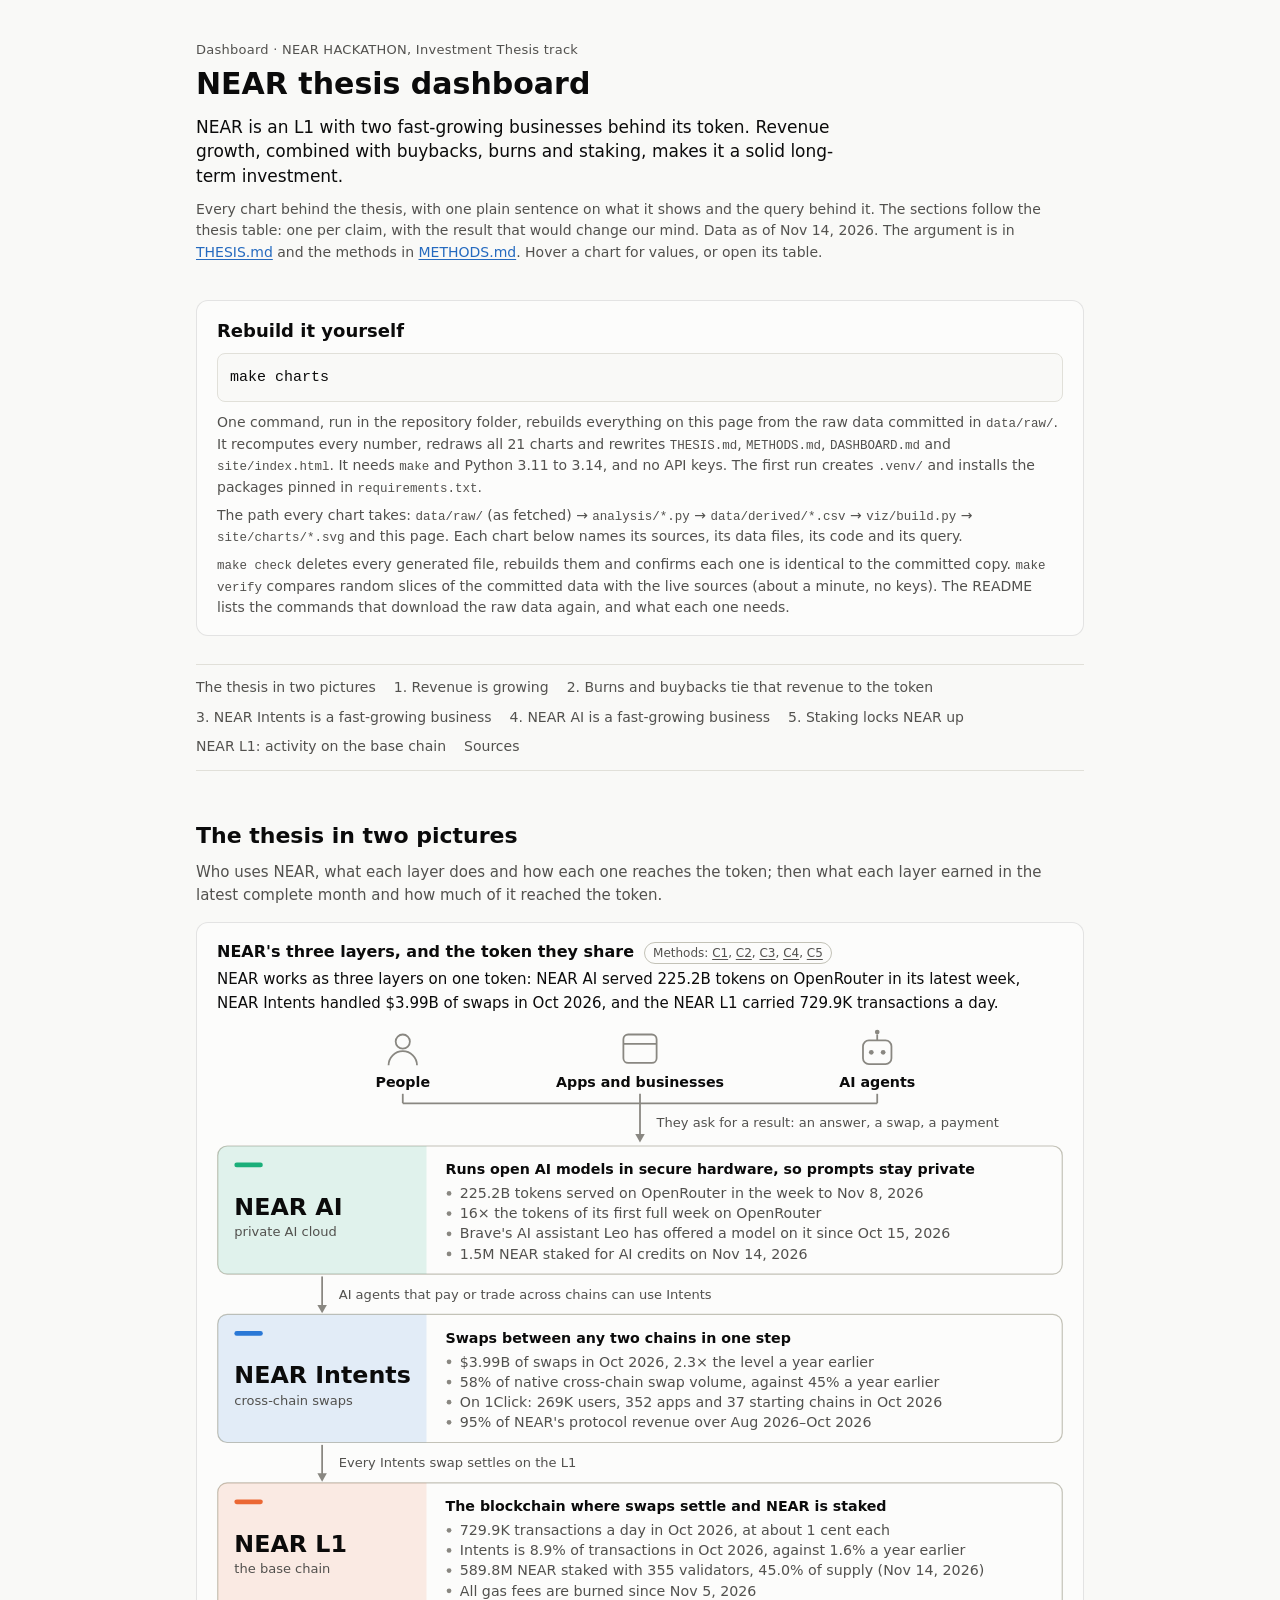
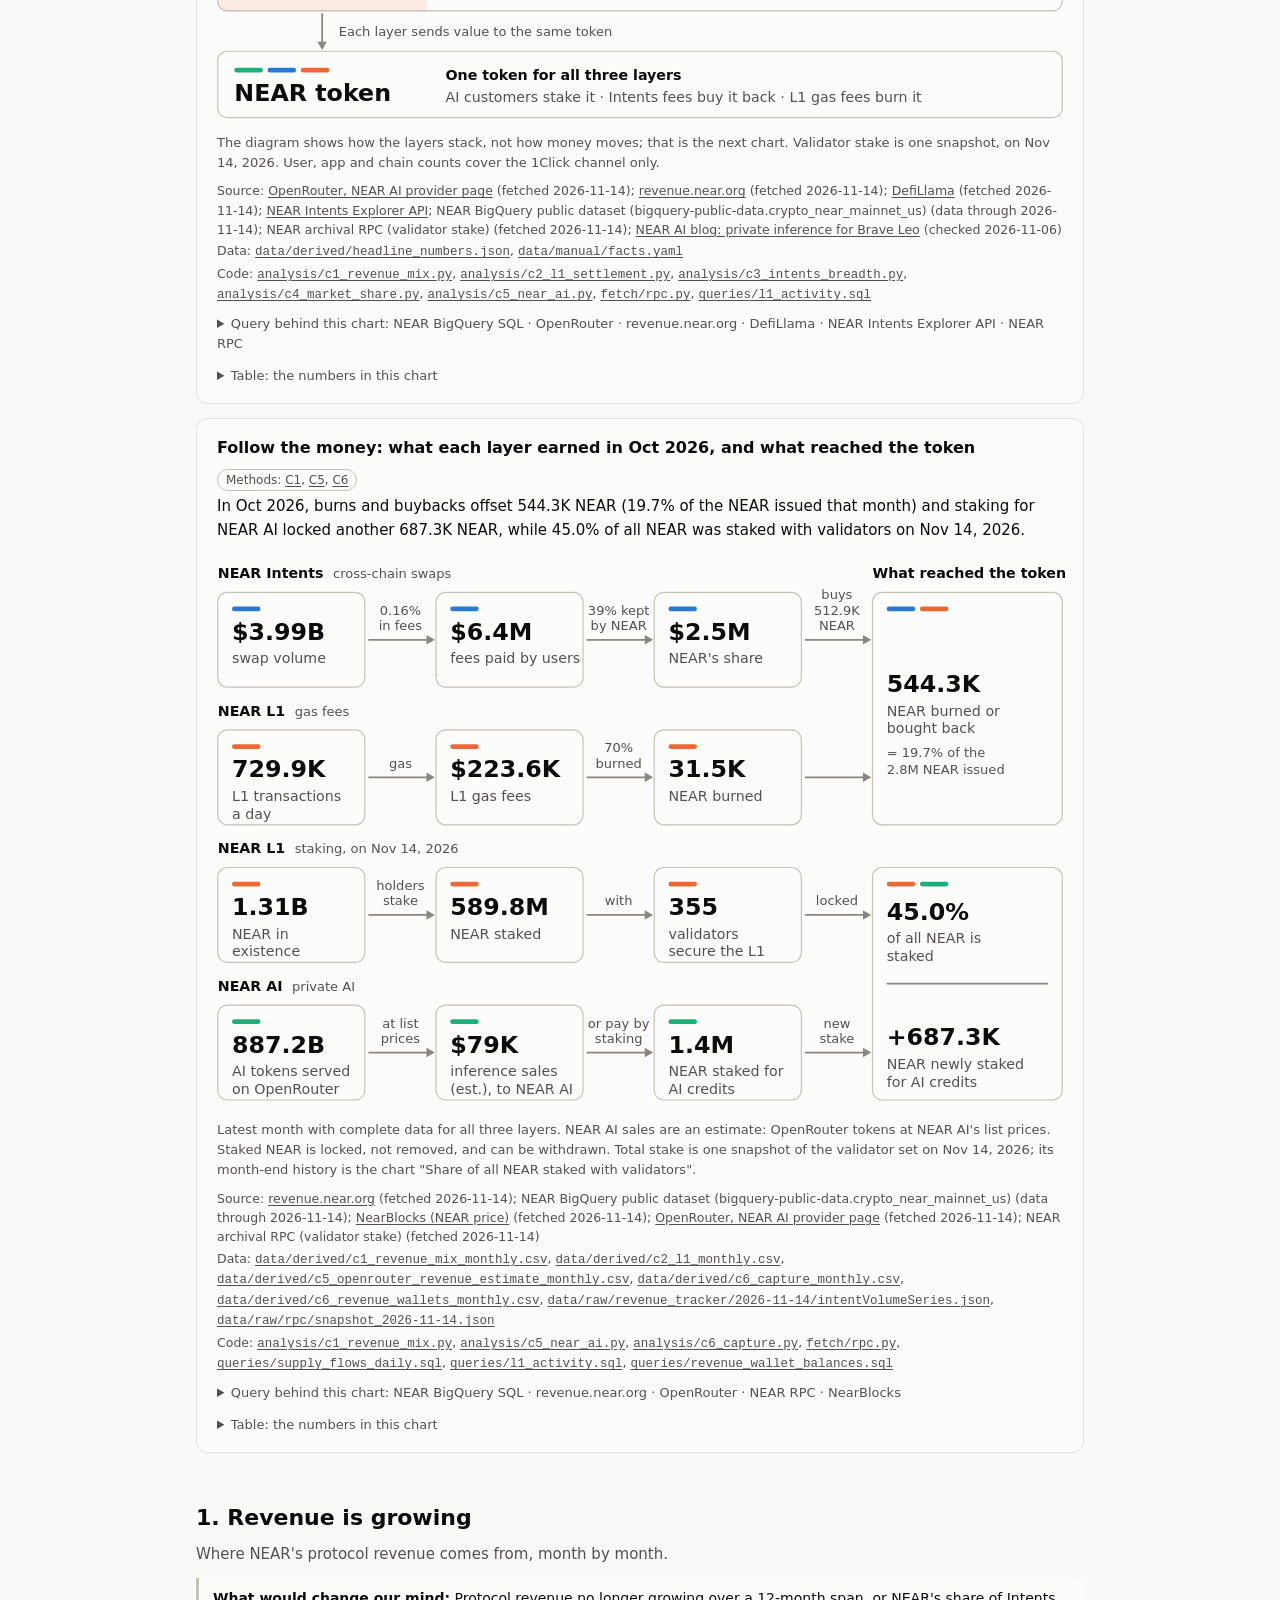
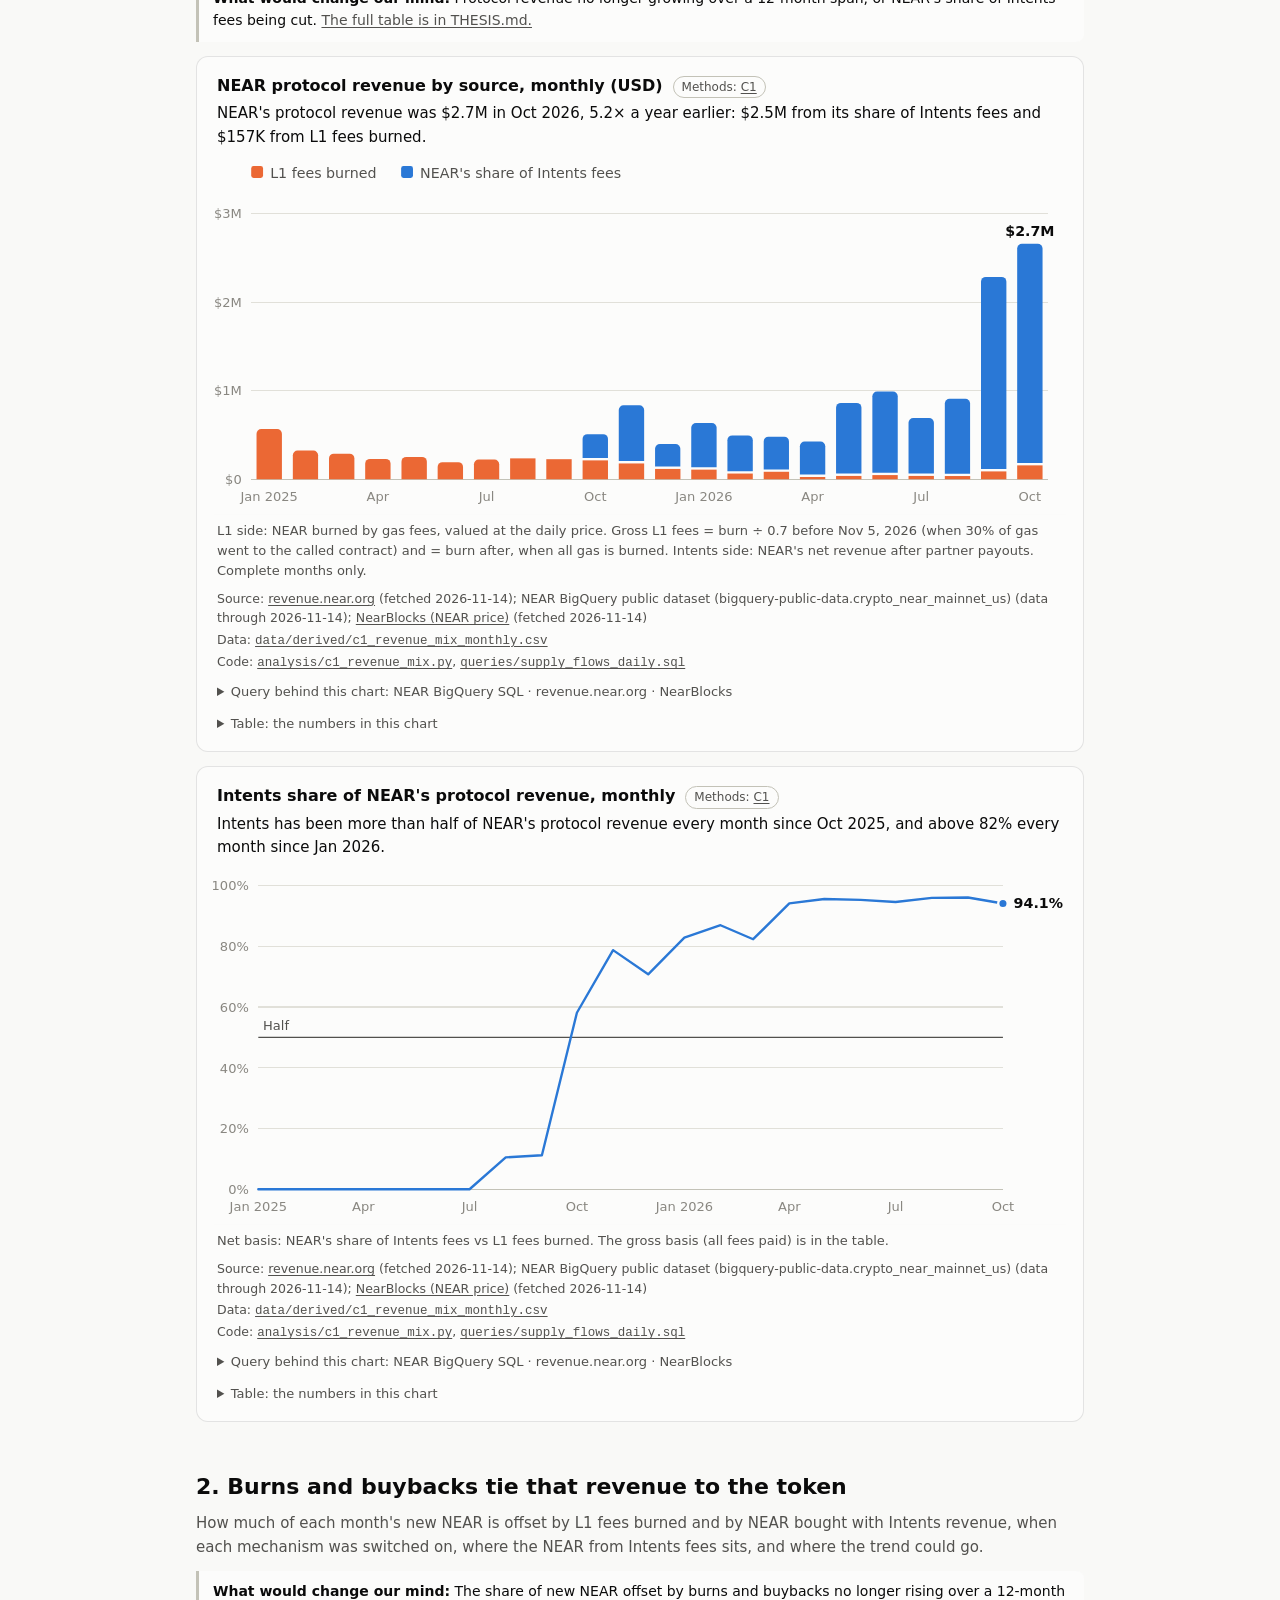
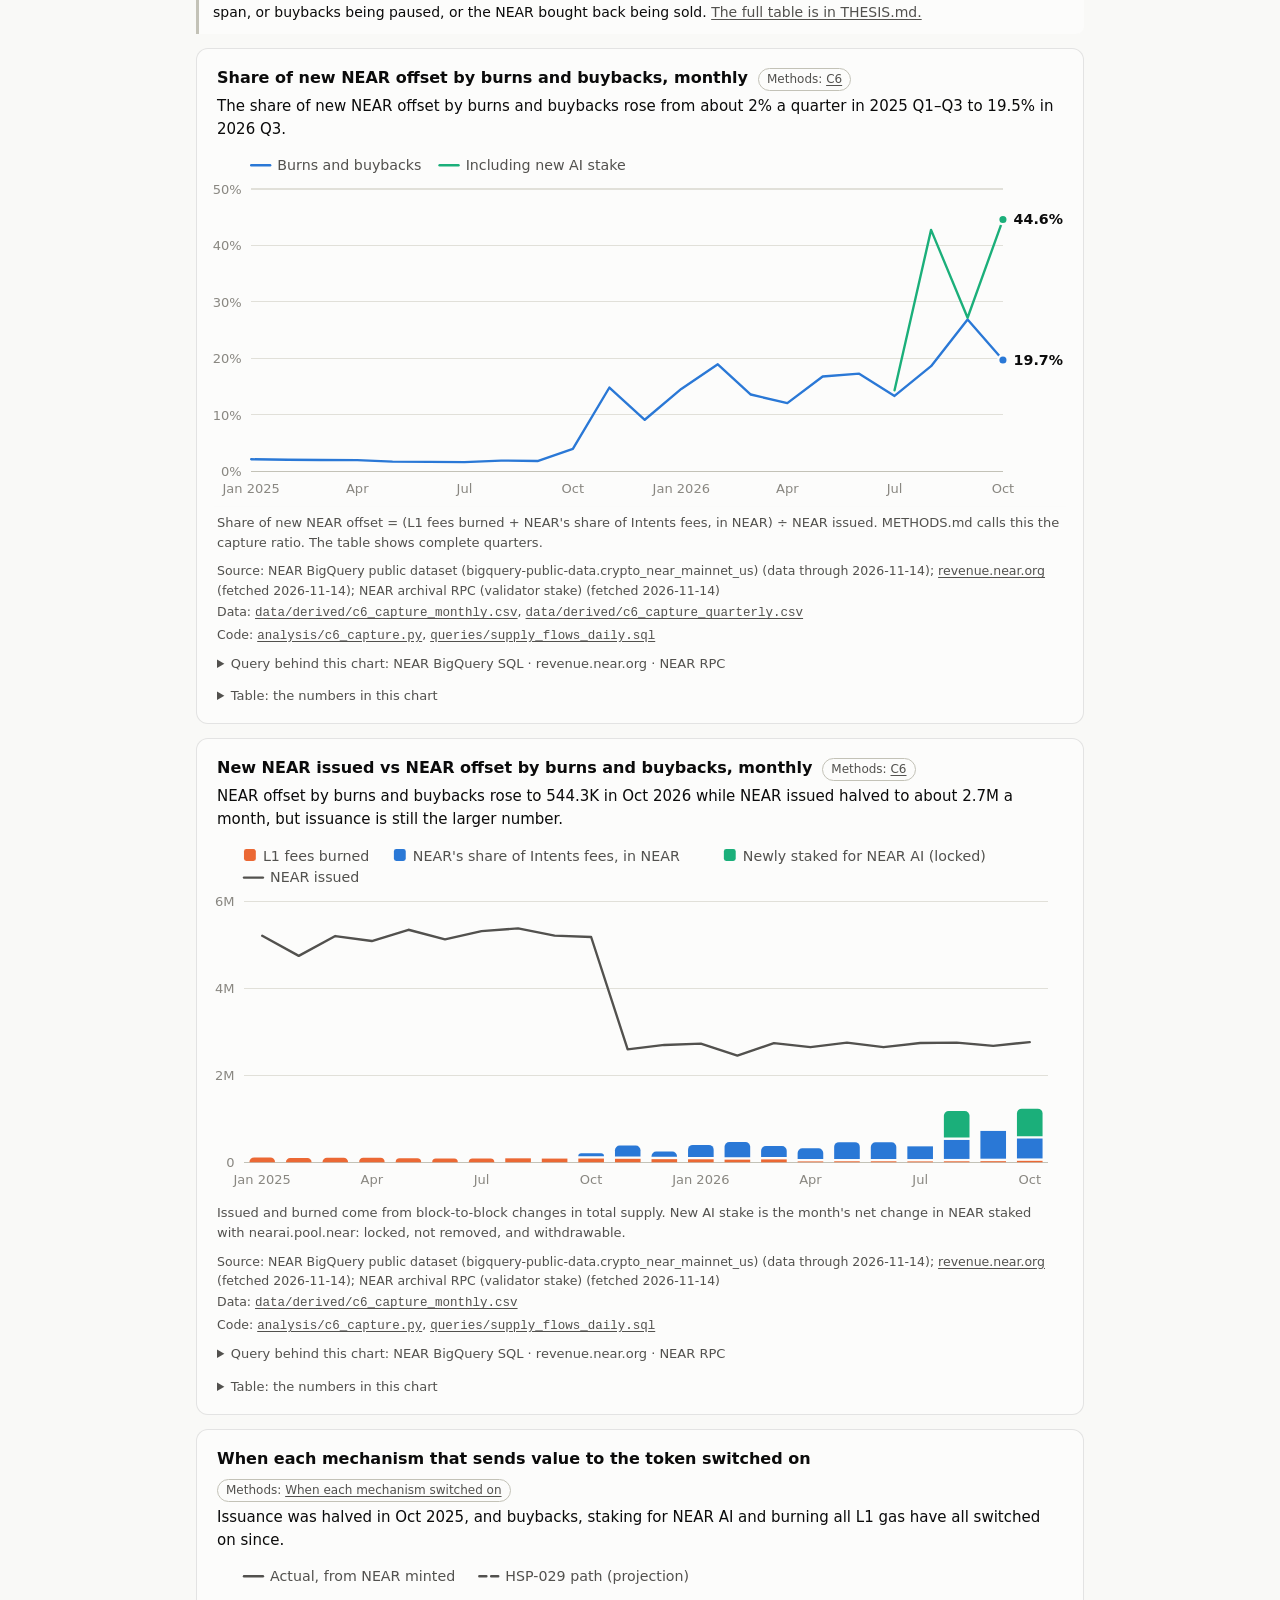
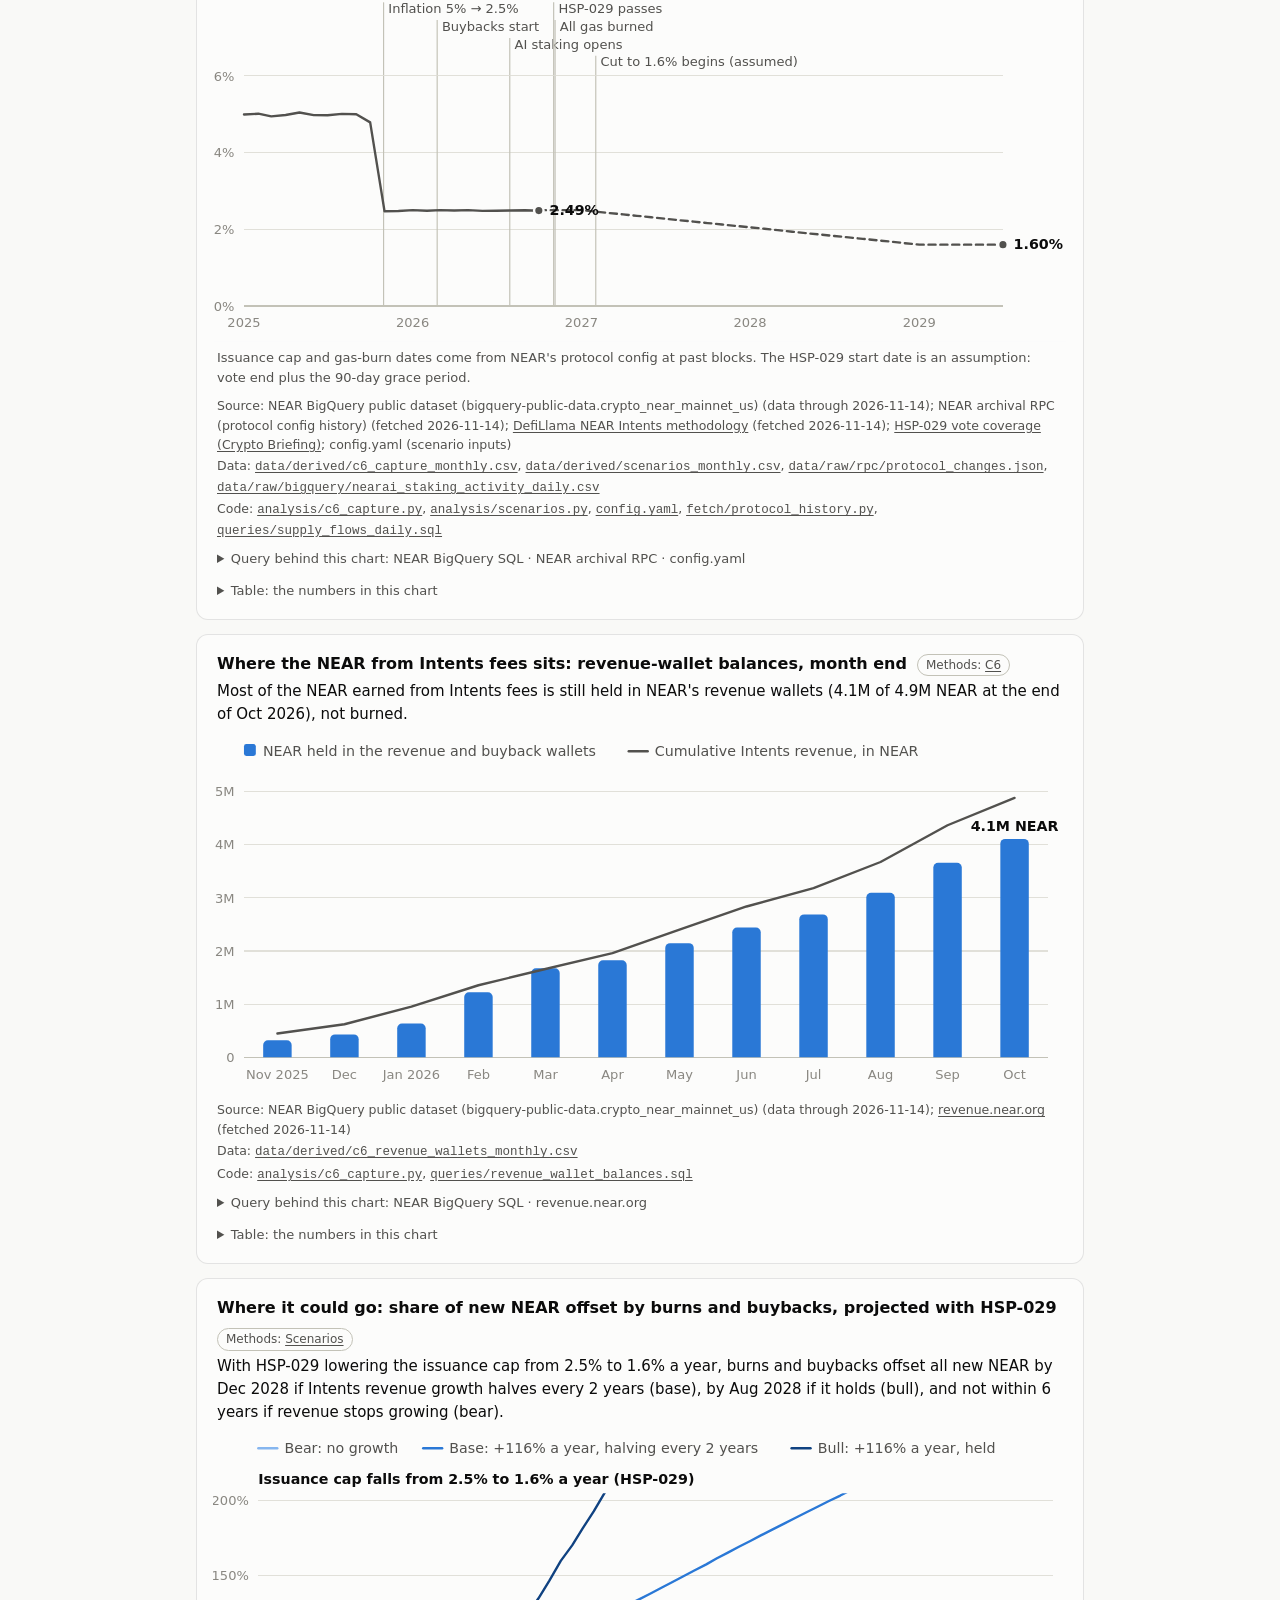
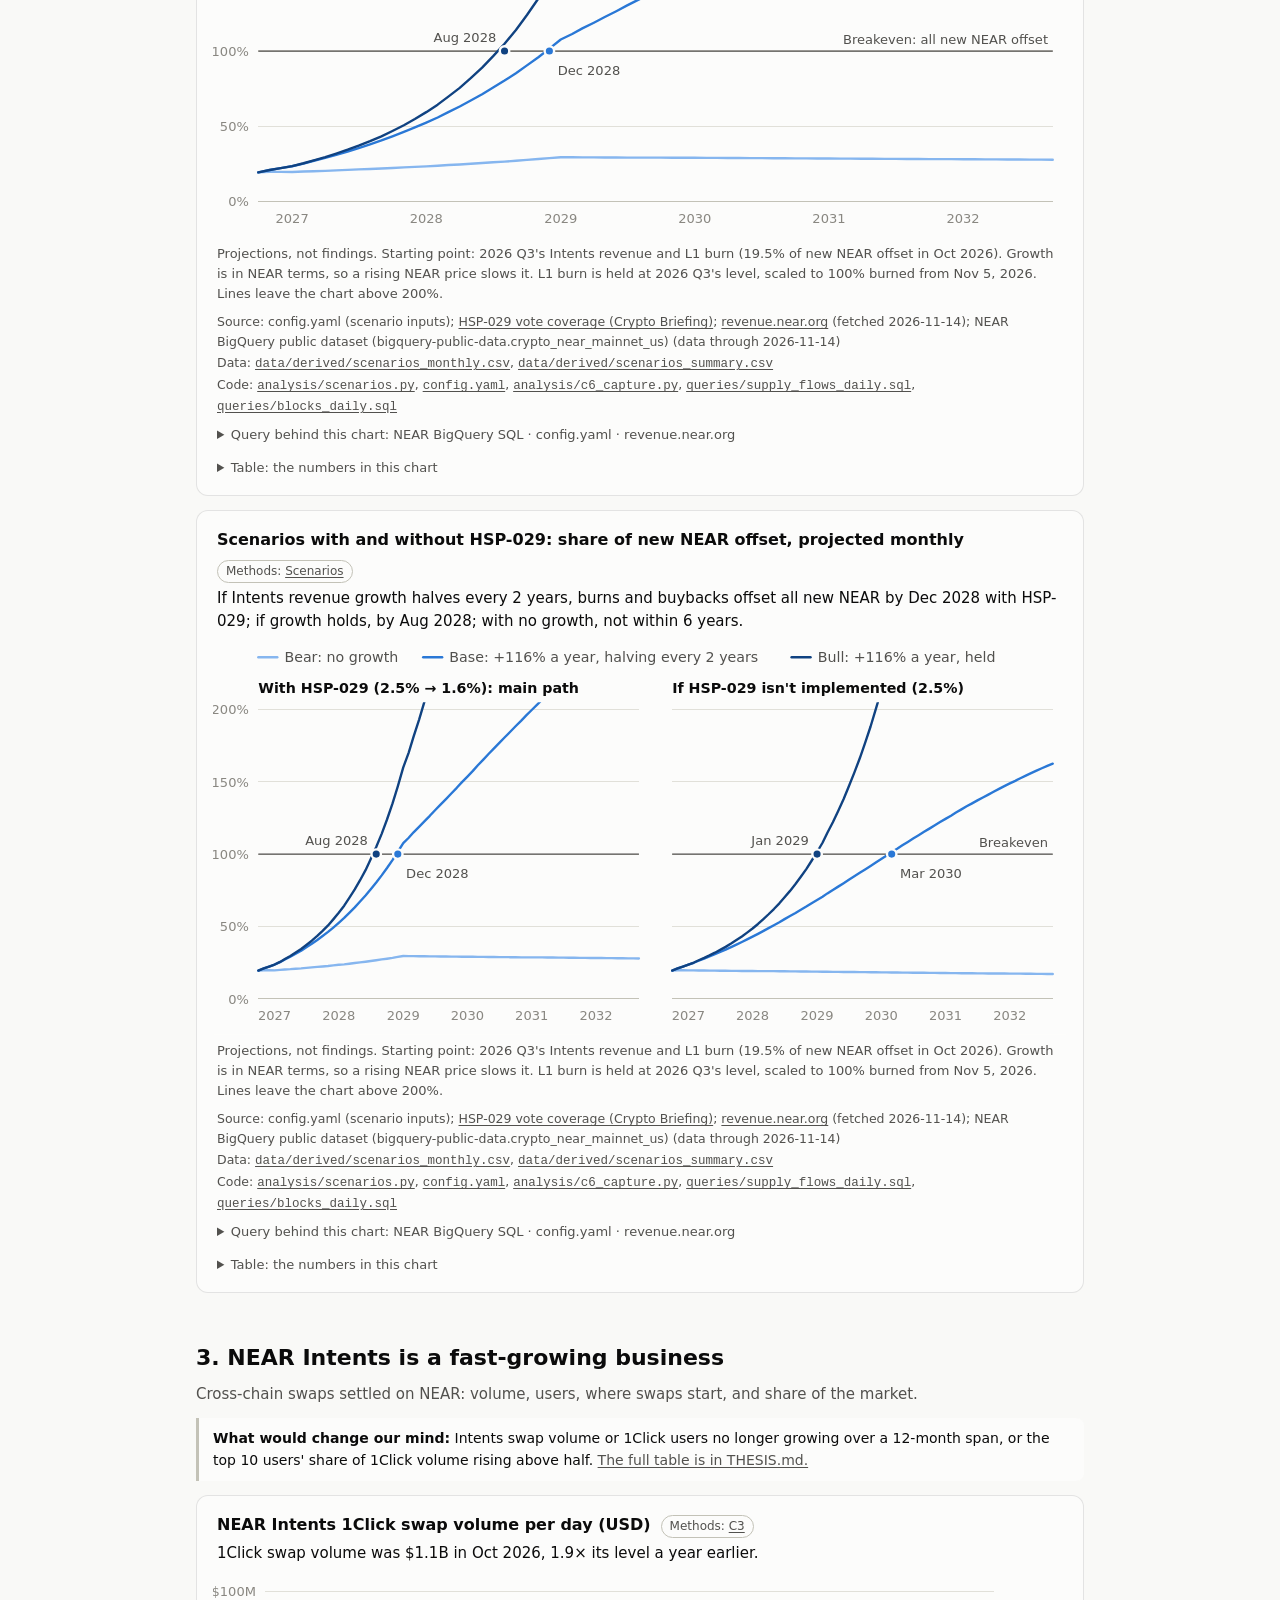
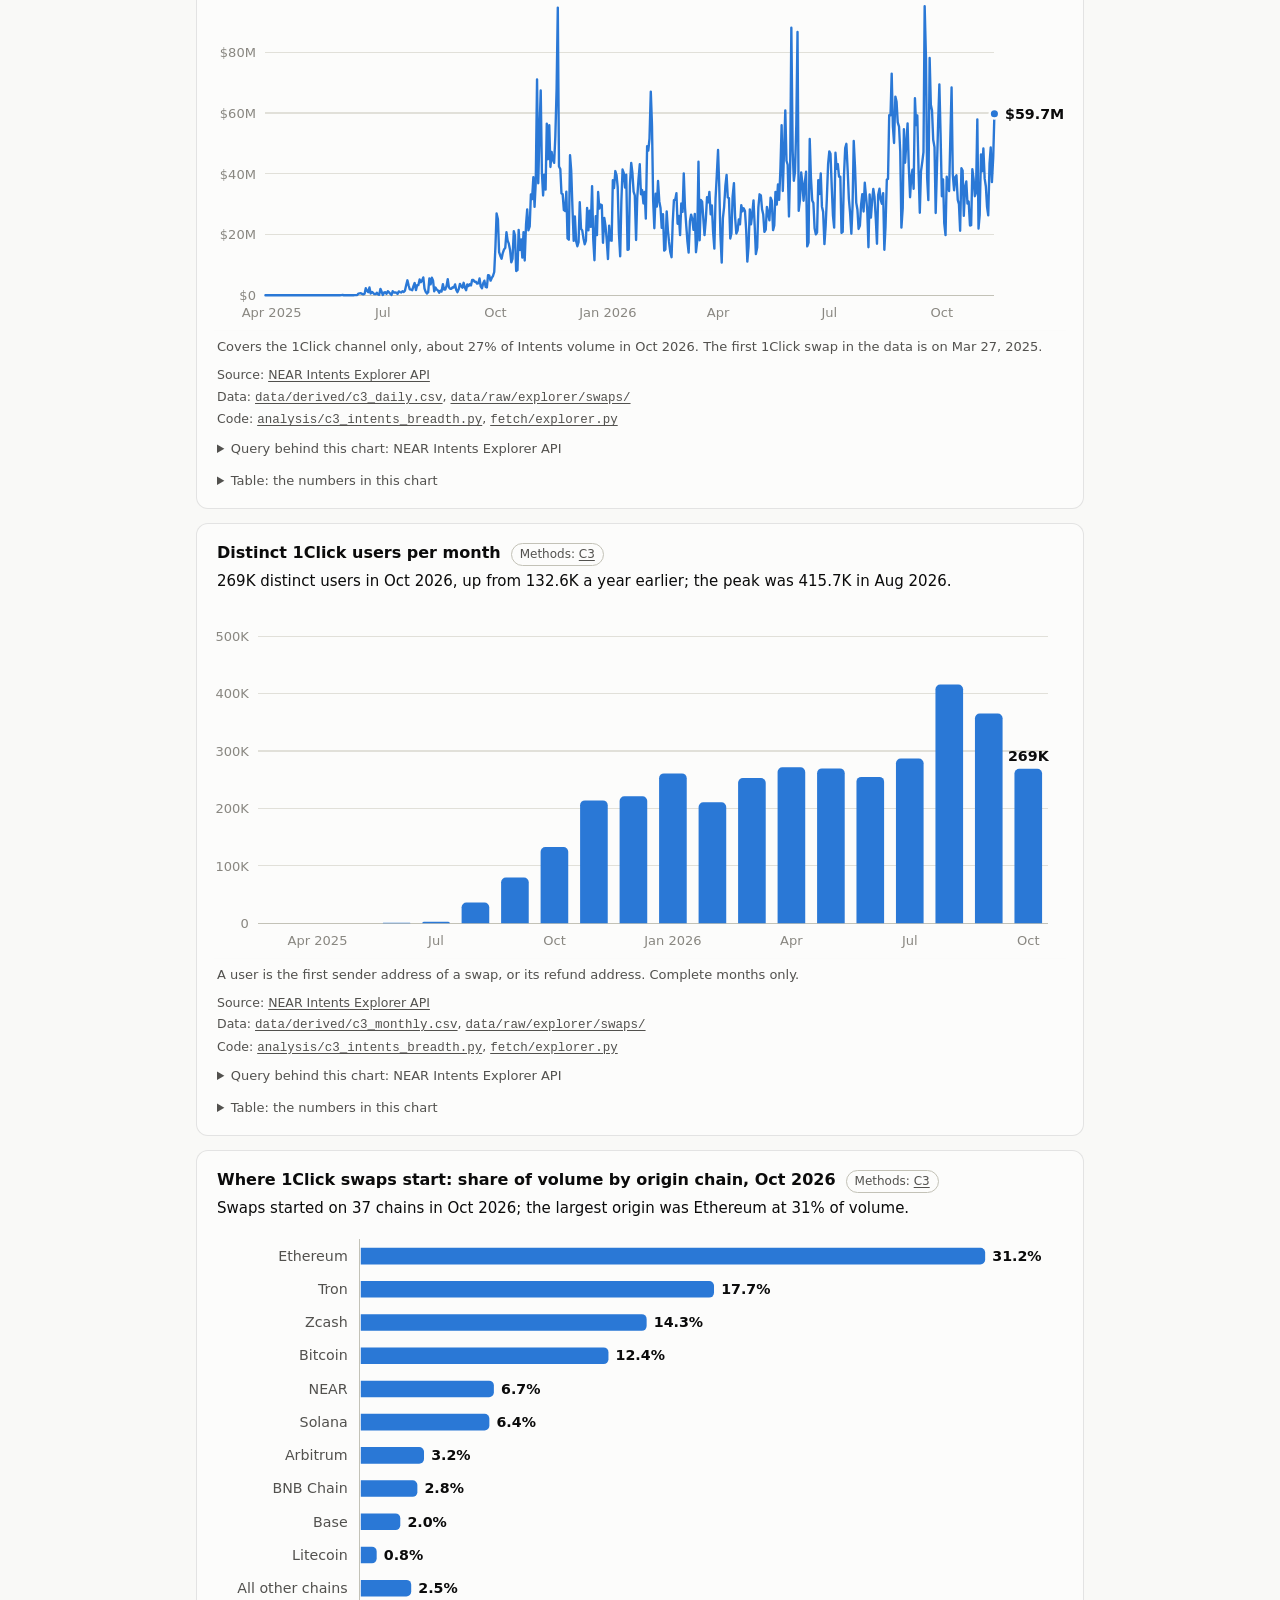
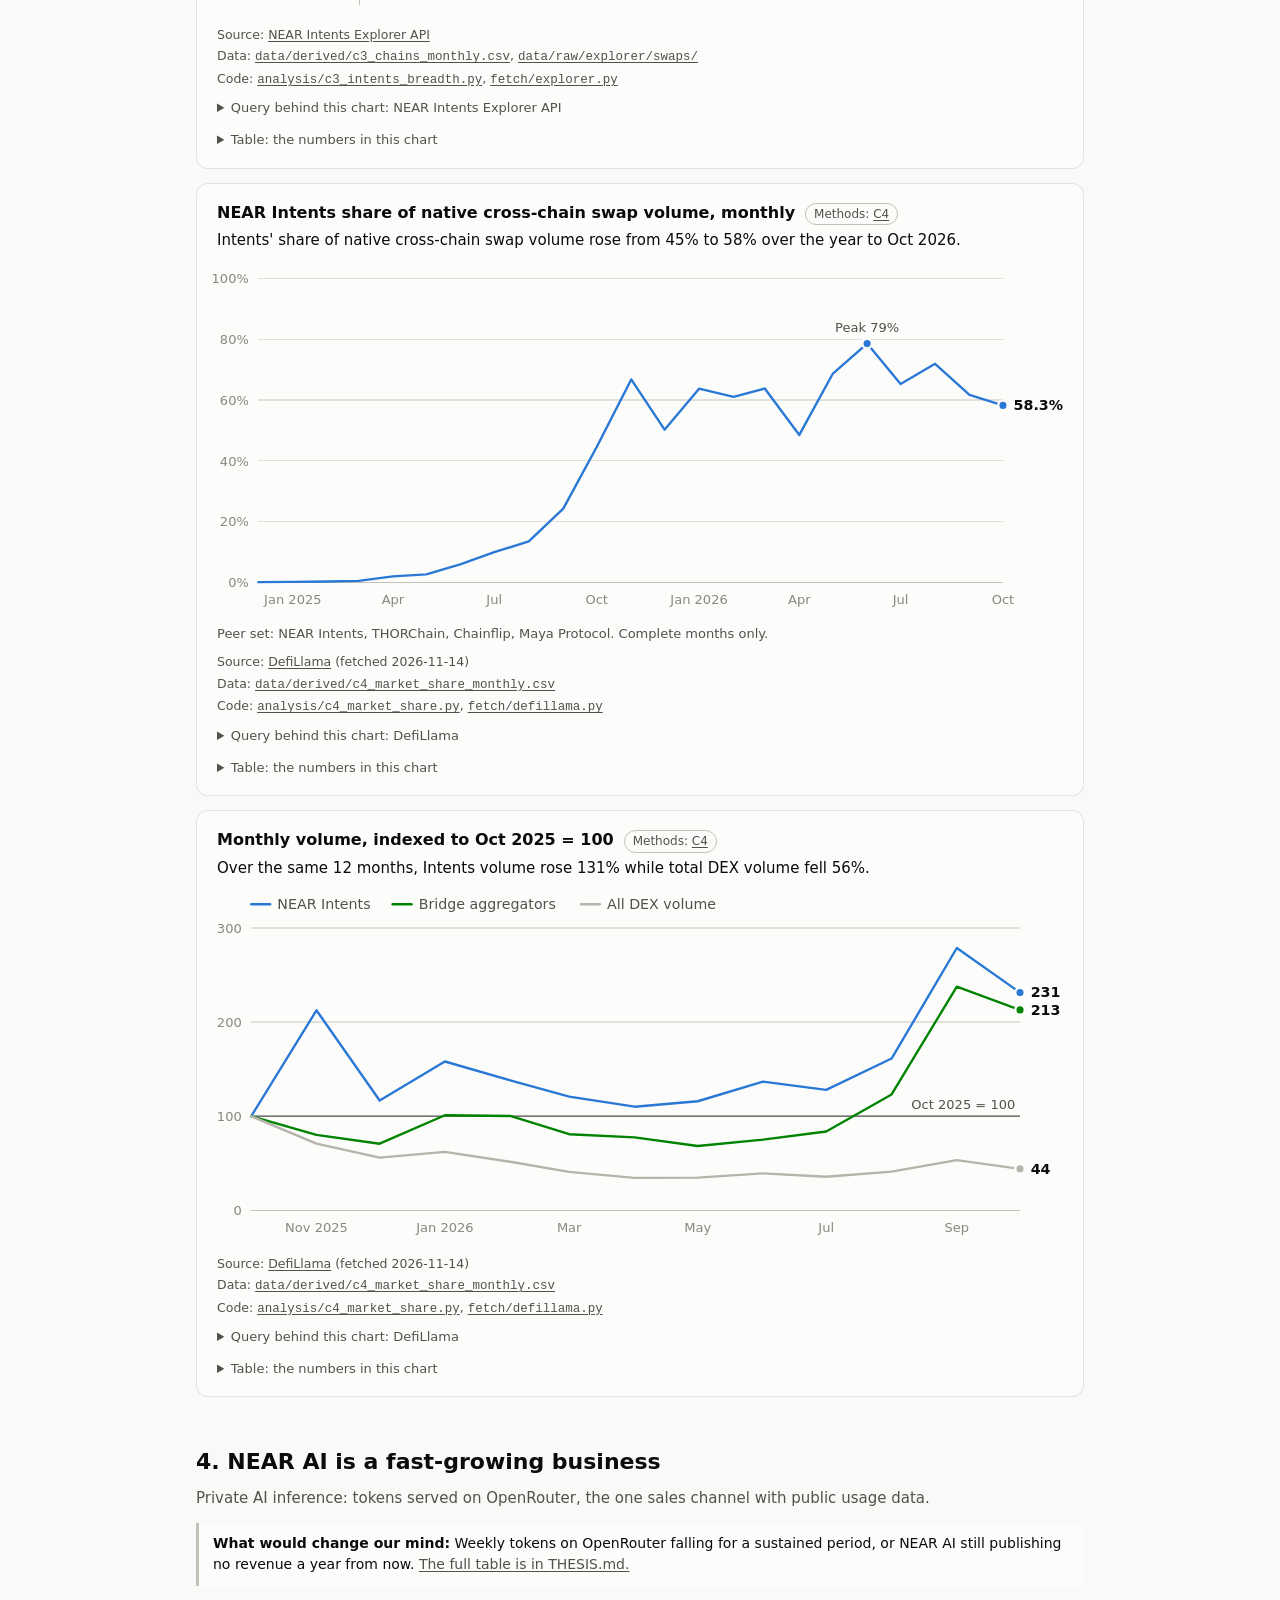
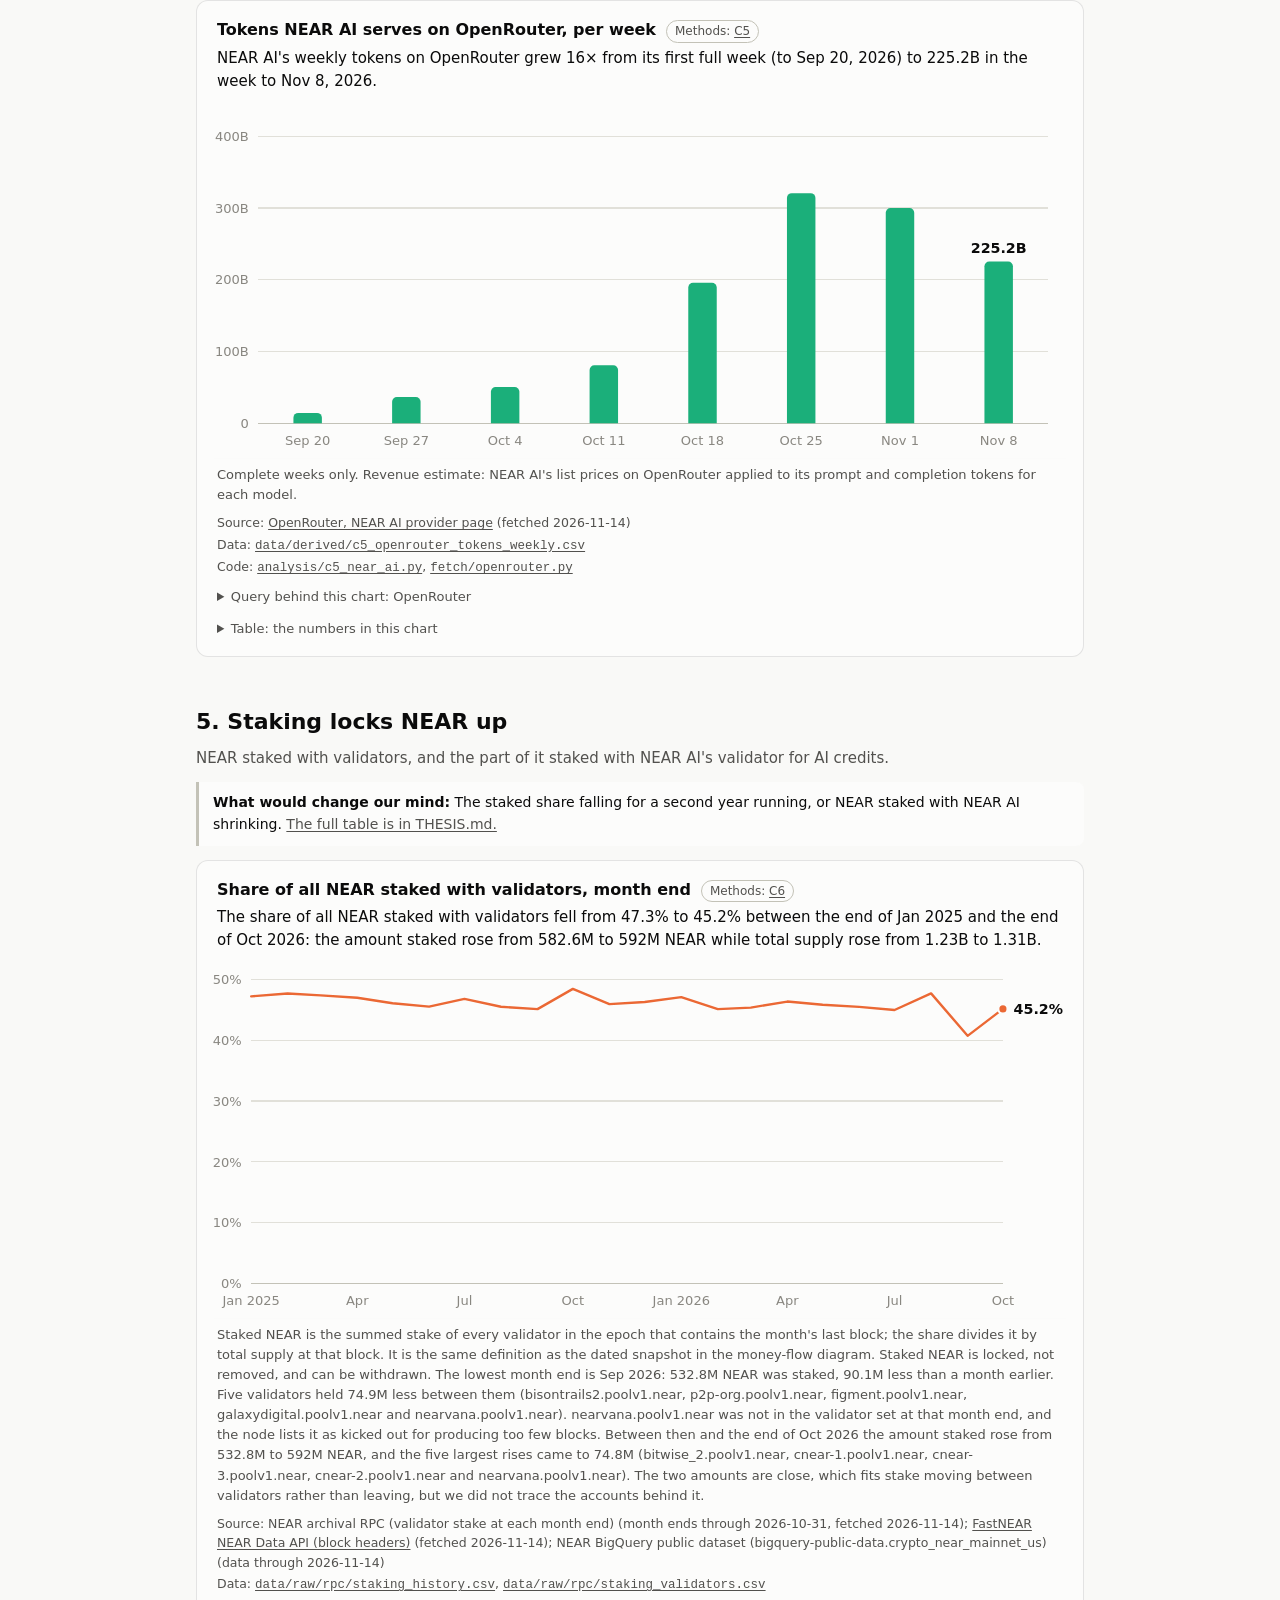
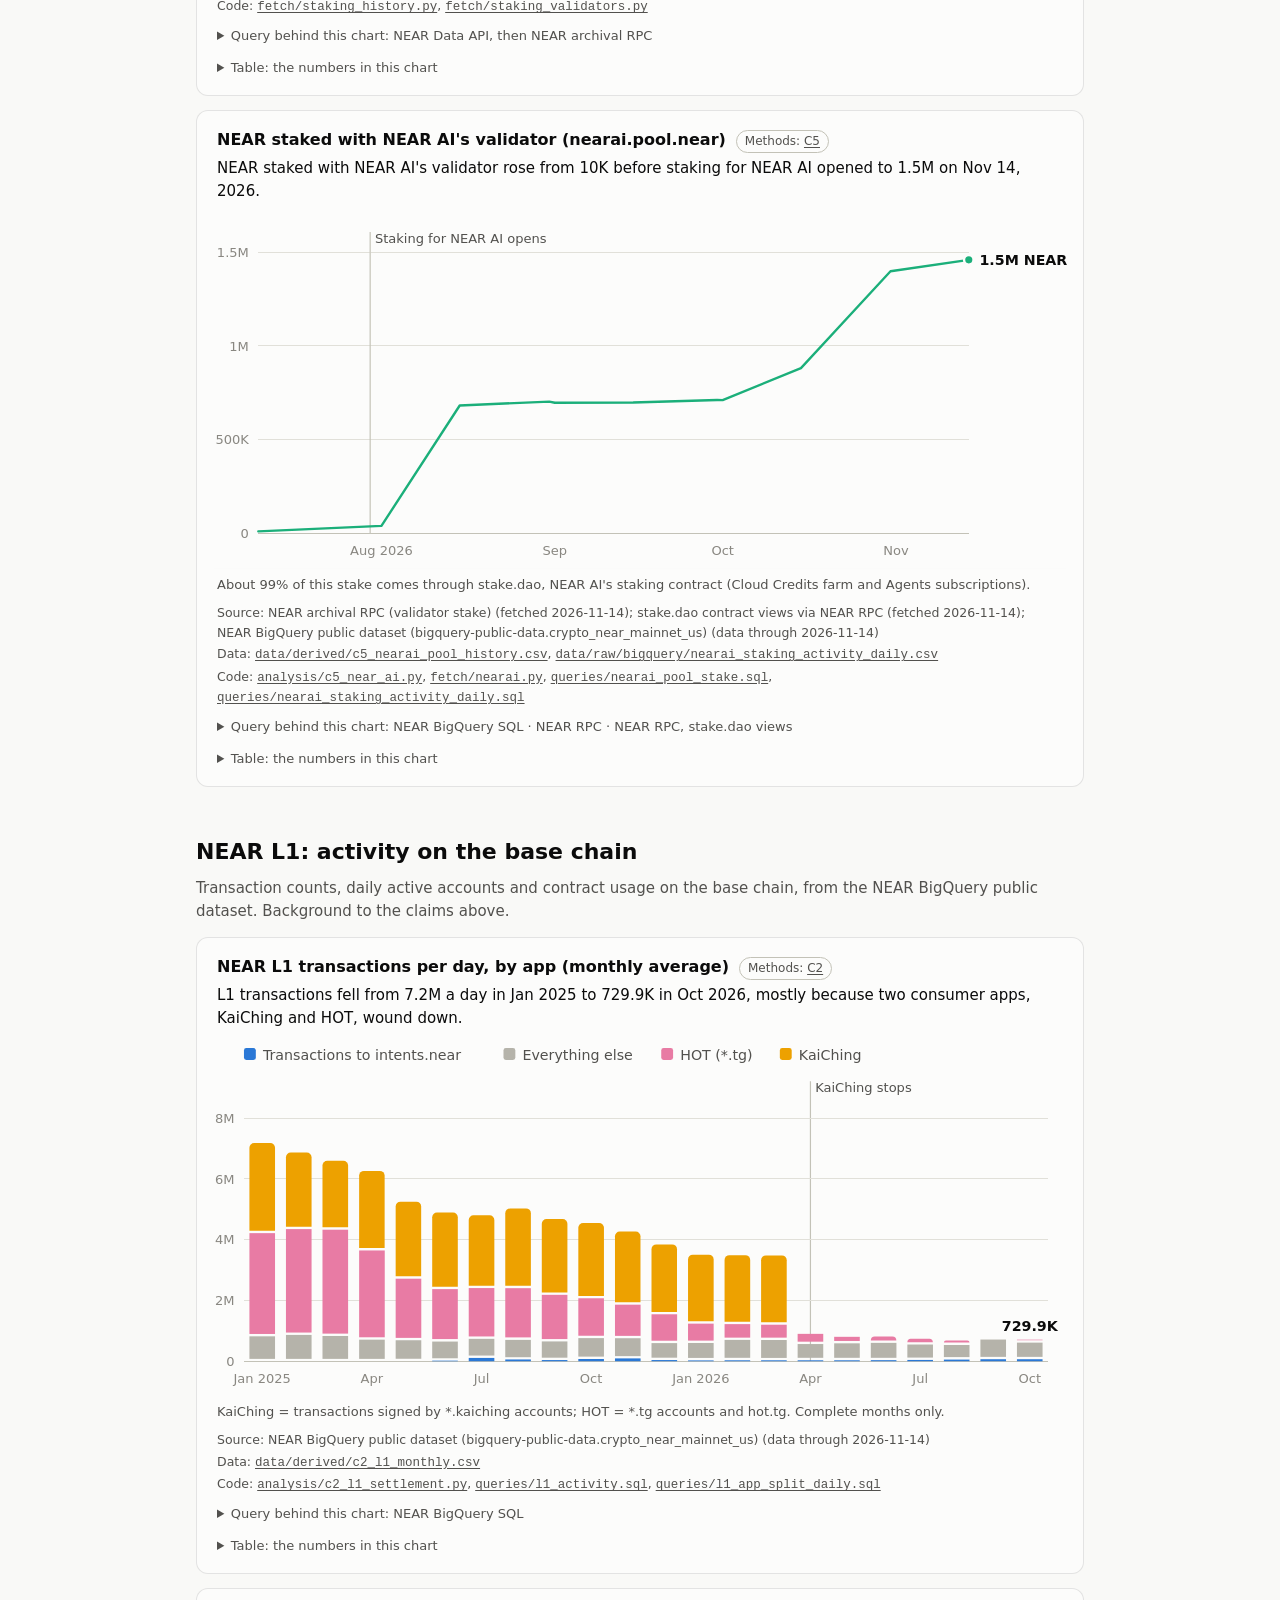
==== site/index.html @ 599d3b95 "NEAR investment thesis: reproducible analysis, dashboard and report Entry for NEAR HACKATHON, Invest" ====
<!doctype html><html lang="en"><head><meta charset="utf-8"><meta name="viewport" content="width=device-width, initial-scale=1"><title>NEAR Thesis Dashboard</title><meta name="description" content="Every chart behind the NEAR investment thesis, with one plain sentence on what it shows and the query behind it. One command rebuilds all of it from raw data."><link rel="stylesheet" href="style.css"><style>:root{color-scheme:light;--surface:#fcfcfb;--page:#f9f9f7;--text-1:#0b0b0b;--text-2:#52514e;--muted:#898781;--grid:#e1e0d9;--axis:#c3c2b7;--border:rgba(11,11,11,0.10);--wash:rgba(11,11,11,0.05);--link:#256abf;--c-intents:#2a78d6;--c-l1:#eb6834;--c-ai:#1baf7a;--c-kaiching:#eda100;--c-hot:#e87ba4;--c-agg:#008300;--c-rest:#b5b3aa;--c-ink:#52514e;--c-o1:#86b6ef;--c-o2:#2a78d6;--c-o3:#104281}@media (prefers-color-scheme: dark){:root:not([data-theme="light"]){color-scheme:dark;--surface:#1a1a19;--page:#0d0d0d;--text-1:#f0efec;--text-2:#c3c2b7;--muted:#898781;--grid:#2c2c2a;--axis:#383835;--border:rgba(255,255,255,0.10);--wash:rgba(255,255,255,0.07);--link:#86b6ef;--c-intents:#3987e5;--c-l1:#d95926;--c-ai:#199e70;--c-kaiching:#c98500;--c-hot:#d55181;--c-agg:#008300;--c-rest:#5f5e59;--c-ink:#c3c2b7;--c-o1:#184f95;--c-o2:#3987e5;--c-o3:#9ec5f4}}:root[data-theme="dark"]{color-scheme:dark;--surface:#1a1a19;--page:#0d0d0d;--text-1:#f0efec;--text-2:#c3c2b7;--muted:#898781;--grid:#2c2c2a;--axis:#383835;--border:rgba(255,255,255,0.10);--wash:rgba(255,255,255,0.07);--link:#86b6ef;--c-intents:#3987e5;--c-l1:#d95926;--c-ai:#199e70;--c-kaiching:#c98500;--c-hot:#d55181;--c-agg:#008300;--c-rest:#5f5e59;--c-ink:#c3c2b7;--c-o1:#184f95;--c-o2:#3987e5;--c-o3:#9ec5f4}.c-bg{fill:var(--surface)}.c-grid{stroke:var(--grid);stroke-width:1;shape-rendering:crispEdges}.c-axis{stroke:var(--axis);stroke-width:1;shape-rendering:crispEdges}svg text{font-family:system-ui, -apple-system, "Segoe UI", sans-serif}.c-tick{fill:var(--muted);font-size:11px;font-variant-numeric:tabular-nums}.c-lbl{fill:var(--text-2);font-size:12px}.c-sm{fill:var(--text-2);font-size:11px}.c-val{fill:var(--text-1);font-size:12px;font-weight:600}.c-big{fill:var(--text-1);font-size:20px;font-weight:600}.c-head{fill:var(--text-1);font-size:12px;font-weight:600}.c-ref{stroke:var(--text-2);stroke-width:1}.c-event{stroke:var(--axis);stroke-width:1}.c-line{fill:none;stroke-width:2;stroke-linejoin:round;stroke-linecap:round}.c-dash{stroke-dasharray:6 4}.c-ring{stroke:var(--surface);stroke-width:2}.c-node{fill:var(--surface);stroke:var(--axis);stroke-width:1}.c-arrow{stroke:var(--muted);stroke-width:1.5;fill:none}.c-head-fill{fill:var(--muted)}.c-hl{fill:var(--wash)}.f-intents{fill:var(--c-intents)}.k-intents{stroke:var(--c-intents)}.f-l1{fill:var(--c-l1)}.k-l1{stroke:var(--c-l1)}.f-ai{fill:var(--c-ai)}.k-ai{stroke:var(--c-ai)}.f-kaiching{fill:var(--c-kaiching)}.k-kaiching{stroke:var(--c-kaiching)}.f-hot{fill:var(--c-hot)}.k-hot{stroke:var(--c-hot)}.f-agg{fill:var(--c-agg)}.k-agg{stroke:var(--c-agg)}.f-rest{fill:var(--c-rest)}.k-rest{stroke:var(--c-rest)}.f-ink{fill:var(--c-ink)}.k-ink{stroke:var(--c-ink)}.f-o1{fill:var(--c-o1)}.k-o1{stroke:var(--c-o1)}.f-o2{fill:var(--c-o2)}.k-o2{stroke:var(--c-o2)}.f-o3{fill:var(--c-o3)}.k-o3{stroke:var(--c-o3)}</style></head><body><main><header class="hero"><p class="kicker">Dashboard · NEAR HACKATHON, Investment Thesis track</p><h1>NEAR thesis dashboard</h1><p class="thesis">NEAR is an L1 with two fast-growing businesses behind its token. Revenue growth, combined with buybacks, burns and staking, makes it a solid long-term investment.</p><p class="asof">Every chart behind the thesis, with one plain sentence on what it shows and the query behind it. The sections follow the thesis table: one per claim, with the result that would change our mind. Data as of Nov 14, 2026. The argument is in <a href="../THESIS.md">THESIS.md</a> and the methods in <a href="../METHODS.md">METHODS.md</a>. Hover a chart for values, or open its table.</p></header><section class="rebuild" id="rebuild"><h2>Rebuild it yourself</h2><pre><code>make charts</code></pre><p>One command, run in the repository folder, rebuilds everything on this page from the raw data committed in <code>data/raw/</code>. It recomputes every number, redraws all 21 charts and rewrites <code>THESIS.md</code>, <code>METHODS.md</code>, <code>DASHBOARD.md</code> and <code>site/index.html</code>. It needs <code>make</code> and Python 3.11 to 3.14, and no API keys. The first run creates <code>.venv/</code> and installs the packages pinned in <code>requirements.txt</code>.</p><p>The path every chart takes: <code>data/raw/</code> (as fetched) → <code>analysis/*.py</code> → <code>data/derived/*.csv</code> → <code>viz/build.py</code> → <code>site/charts/*.svg</code> and this page. Each chart below names its sources, its data files, its code and its query.</p><p><code>make check</code> deletes every generated file, rebuilds them and confirms each one is identical to the committed copy. <code>make verify</code> compares random slices of the committed data with the live sources (about a minute, no keys). The README lists the commands that download the raw data again, and what each one needs.</p></section><nav class="toc"><a href="#overview">The thesis in two pictures</a><a href="#revenue">1. Revenue is growing</a><a href="#burns-and-buybacks">2. Burns and buybacks tie that revenue to the token</a><a href="#near-intents">3. NEAR Intents is a fast-growing business</a><a href="#near-ai">4. NEAR AI is a fast-growing business</a><a href="#staking">5. Staking locks NEAR up</a><a href="#near-l1">NEAR L1: activity on the base chain</a><a href="#sources">Sources</a></nav><section class="part" id="overview"><h2>The thesis in two pictures</h2><p class="lede">Who uses NEAR, what each layer does and how each one reaches the token; then what each layer earned in the latest complete month and how much of it reached the token.</p><article class="card" id="three-layers"><div class="card-head"><h3>NEAR&#x27;s three layers, and the token they share</h3><span class="badge">Methods: <a href="../METHODS.md#c1-most-of-nears-revenue-now-comes-from-beyond-the-l1">C1</a>, <a href="../METHODS.md#c2-the-l1-is-becoming-intents-settlement-layer">C2</a>, <a href="../METHODS.md#c3-intents-is-a-real-broad-based-growth-engine">C3</a>, <a href="../METHODS.md#c4-intents-is-gaining-share-not-just-moving-with-the-market">C4</a>, <a href="../METHODS.md#c5-near-ai-is-a-working-third-layer">C5</a></span></div><p class="sentence">NEAR works as three layers on one token: NEAR AI served 225.2B tokens on OpenRouter in its latest week, NEAR Intents handled $3.99B of swaps in Oct 2026, and the NEAR L1 carried 729.9K transactions a day.</p><div class="chart-wrap"><svg viewBox="0 0 720 592" role="img" aria-labelledby="three-layers-t three-layers-d" class="chart" id="svg-three-layers"><title id="three-layers-t">NEAR&#x27;s three layers, and the token they share</title><desc id="three-layers-d">People, apps and AI agents reach NEAR through three layers. NEAR AI served 225.2B tokens on OpenRouter in the week to Nov 8, 2026. NEAR Intents handled $3.99B of swaps in Oct 2026. The NEAR L1 carried 729.9K transactions a day in Oct 2026 and held 589.8M staked NEAR on Nov 14, 2026. Each layer connects to the NEAR token: AI customers stake it, Intents fees buy it back, and L1 gas fees burn it.</desc><rect class="c-bg" width="720" height="592"/><circle cx="160" cy="14" r="6" class="c-arrow"/><path d="M148,34a12,12 0 0 1 24,0" class="c-arrow"/><rect x="346" y="8" width="28" height="24" rx="4" class="c-arrow"/><line x1="346" y1="16" x2="374" y2="16" class="c-arrow"/><rect x="548" y="13" width="24" height="20" rx="5" class="c-arrow"/><line x1="560" y1="13" x2="560" y2="8" class="c-arrow"/><circle cx="560" cy="6" r="2" class="c-head-fill"/><circle cx="555" cy="23" r="2" class="c-head-fill"/><circle cx="565" cy="23" r="2" class="c-head-fill"/><text x="160.0" y="52.0" class="c-head" text-anchor="middle">People</text><line x1="160" y1="58" x2="160" y2="66" class="c-arrow"/><text x="360.0" y="52.0" class="c-head" text-anchor="middle">Apps and businesses</text><line x1="360" y1="58" x2="360" y2="66" class="c-arrow"/><text x="560.0" y="52.0" class="c-head" text-anchor="middle">AI agents</text><line x1="560" y1="58" x2="560" y2="66" class="c-arrow"/><line x1="160" y1="66" x2="560" y2="66" class="c-arrow"/><line x1="360.0" y1="66.0" x2="360.0" y2="93.0" class="c-arrow"/><path d="M360.0,99.0l-4,-7h8z" class="c-head-fill"/><text x="374.0" y="86.0" class="c-sm" text-anchor="start">They ask for a result: an answer, a swap, a payment</text><rect x="4" y="102" width="712" height="108" rx="8" class="c-node"/><path d="M12,102H180V210H12A8,8 0 0 1 4,202V110A8,8 0 0 1 12,102Z" class="f-ai" fill-opacity="0.12"/><rect x="18" y="116" width="24" height="4" rx="2" class="f-ai"/><text x="18.0" y="160.0" class="c-big" text-anchor="start">NEAR AI</text><text x="18.0" y="178.0" class="c-sm" text-anchor="start">private AI cloud</text><text x="196.0" y="126.0" class="c-head" text-anchor="start">Runs open AI models in secure hardware, so prompts stay private</text><circle cx="199" cy="142" r="2" class="c-head-fill"/><text x="208.0" y="146.0" class="c-lbl" text-anchor="start">225.2B tokens served on OpenRouter in the week to Nov 8, 2026</text><circle cx="199" cy="159" r="2" class="c-head-fill"/><text x="208.0" y="163.0" class="c-lbl" text-anchor="start">16× the tokens of its first full week on OpenRouter</text><circle cx="199" cy="176" r="2" class="c-head-fill"/><text x="208.0" y="180.0" class="c-lbl" text-anchor="start">Brave&#x27;s AI assistant Leo has offered a model on it since Oct 15, 2026</text><circle cx="199" cy="193" r="2" class="c-head-fill"/><text x="208.0" y="197.0" class="c-lbl" text-anchor="start">1.5M NEAR staked for AI credits on Nov 14, 2026</text><line x1="92.0" y1="212.0" x2="92.0" y2="237.0" class="c-arrow"/><path d="M92.0,243.0l-4,-7h8z" class="c-head-fill"/><text x="106.0" y="231.0" class="c-sm" text-anchor="start">AI agents that pay or trade across chains can use Intents</text><rect x="4" y="244" width="712" height="108" rx="8" class="c-node"/><path d="M12,244H180V352H12A8,8 0 0 1 4,344V252A8,8 0 0 1 12,244Z" class="f-intents" fill-opacity="0.12"/><rect x="18" y="258" width="24" height="4" rx="2" class="f-intents"/><text x="18.0" y="302.0" class="c-big" text-anchor="start">NEAR Intents</text><text x="18.0" y="320.0" class="c-sm" text-anchor="start">cross-chain swaps</text><text x="196.0" y="268.0" class="c-head" text-anchor="start">Swaps between any two chains in one step</text><circle cx="199" cy="284" r="2" class="c-head-fill"/><text x="208.0" y="288.0" class="c-lbl" text-anchor="start">$3.99B of swaps in Oct 2026, 2.3× the level a year earlier</text><circle cx="199" cy="301" r="2" class="c-head-fill"/><text x="208.0" y="305.0" class="c-lbl" text-anchor="start">58% of native cross-chain swap volume, against 45% a year earlier</text><circle cx="199" cy="318" r="2" class="c-head-fill"/><text x="208.0" y="322.0" class="c-lbl" text-anchor="start">On 1Click: 269K users, 352 apps and 37 starting chains in Oct 2026</text><circle cx="199" cy="335" r="2" class="c-head-fill"/><text x="208.0" y="339.0" class="c-lbl" text-anchor="start">95% of NEAR&#x27;s protocol revenue over Aug 2026–Oct 2026</text><line x1="92.0" y1="354.0" x2="92.0" y2="379.0" class="c-arrow"/><path d="M92.0,385.0l-4,-7h8z" class="c-head-fill"/><text x="106.0" y="373.0" class="c-sm" text-anchor="start">Every Intents swap settles on the L1</text><rect x="4" y="386" width="712" height="108" rx="8" class="c-node"/><path d="M12,386H180V494H12A8,8 0 0 1 4,486V394A8,8 0 0 1 12,386Z" class="f-l1" fill-opacity="0.12"/><rect x="18" y="400" width="24" height="4" rx="2" class="f-l1"/><text x="18.0" y="444.0" class="c-big" text-anchor="start">NEAR L1</text><text x="18.0" y="462.0" class="c-sm" text-anchor="start">the base chain</text><text x="196.0" y="410.0" class="c-head" text-anchor="start">The blockchain where swaps settle and NEAR is staked</text><circle cx="199" cy="426" r="2" class="c-head-fill"/><text x="208.0" y="430.0" class="c-lbl" text-anchor="start">729.9K transactions a day in Oct 2026, at about 1 cent each</text><circle cx="199" cy="443" r="2" class="c-head-fill"/><text x="208.0" y="447.0" class="c-lbl" text-anchor="start">Intents is 8.9% of transactions in Oct 2026, against 1.6% a year earlier</text><circle cx="199" cy="460" r="2" class="c-head-fill"/><text x="208.0" y="464.0" class="c-lbl" text-anchor="start">589.8M NEAR staked with 355 validators, 45.0% of supply (Nov 14, 2026)</text><circle cx="199" cy="477" r="2" class="c-head-fill"/><text x="208.0" y="481.0" class="c-lbl" text-anchor="start">All gas fees are burned since Nov 5, 2026</text><line x1="92.0" y1="496.0" x2="92.0" y2="521.0" class="c-arrow"/><path d="M92.0,527.0l-4,-7h8z" class="c-head-fill"/><text x="106.0" y="515.0" class="c-sm" text-anchor="start">Each layer sends value to the same token</text><rect x="4" y="528" width="712" height="56" rx="8" class="c-node"/><rect x="18" y="542" width="24" height="4" rx="2" class="f-ai"/><rect x="46" y="542" width="24" height="4" rx="2" class="f-intents"/><rect x="74" y="542" width="24" height="4" rx="2" class="f-l1"/><text x="18.0" y="570.0" class="c-big" text-anchor="start">NEAR token</text><text x="196.0" y="552.0" class="c-head" text-anchor="start">One token for all three layers</text><text x="196.0" y="571.0" class="c-lbl" text-anchor="start">AI customers stake it · Intents fees buy it back · L1 gas fees burn it</text></svg></div><p class="note">The diagram shows how the layers stack, not how money moves; that is the next chart. Validator stake is one snapshot, on Nov 14, 2026. User, app and chain counts cover the 1Click channel only.</p><p class="meta"><span>Source: <a href="https://openrouter.ai/provider/near-ai">OpenRouter, NEAR AI provider page</a> (fetched 2026-11-14); <a href="https://revenue.near.org/">revenue.near.org</a> (fetched 2026-11-14); <a href="https://api.llama.fi">DefiLlama</a> (fetched 2026-11-14); <a href="https://explorer.near-intents.org/api/v0/transactions">NEAR Intents Explorer API</a>; NEAR BigQuery public dataset (bigquery-public-data.crypto_near_mainnet_us) (data through 2026-11-14); NEAR archival RPC (validator stake) (fetched 2026-11-14); <a href="https://near.ai/blog/near-ai-cloud-brings-private-inference-to-brave-leo">NEAR AI blog: private inference for Brave Leo</a> (checked 2026-11-06)</span><span>Data: <a href="../data/derived/headline_numbers.json"><code>data/derived/headline_numbers.json</code></a>, <a href="../data/manual/facts.yaml"><code>data/manual/facts.yaml</code></a></span><span>Code: <a href="../analysis/c1_revenue_mix.py"><code>analysis/c1_revenue_mix.py</code></a>, <a href="../analysis/c2_l1_settlement.py"><code>analysis/c2_l1_settlement.py</code></a>, <a href="../analysis/c3_intents_breadth.py"><code>analysis/c3_intents_breadth.py</code></a>, <a href="../analysis/c4_market_share.py"><code>analysis/c4_market_share.py</code></a>, <a href="../analysis/c5_near_ai.py"><code>analysis/c5_near_ai.py</code></a>, <a href="../fetch/rpc.py"><code>fetch/rpc.py</code></a>, <a href="../queries/l1_activity.sql"><code>queries/l1_activity.sql</code></a></span></p><details><summary>Query behind this chart: NEAR BigQuery SQL · OpenRouter · revenue.near.org · DefiLlama · NEAR Intents Explorer API · NEAR RPC</summary><p class="q-label">queries/l1_activity.sql (NEAR BigQuery)</p><pre><code>-- L1 activity since 2025-01-01, from one scan of the transactions table (two result shapes):
--   level = &#x27;daily&#x27;:    one row per day with total transactions, distinct signers (proxy for
--                       daily active accounts), transactions sent directly to intents.near,
--                       and NEAR burnt converting transactions to receipts.
--   level = &#x27;receiver&#x27;: one row per month and receiving account (top 25 per month), to see
--                       which apps drive L1 activity and which large app left in early 2026.
-- GROUPING SETS lets both come from a single pass over four columns, which roughly halves the
-- bytes scanned compared with two separate queries. Longer L1 history (2020+) comes from NearBlocks.
-- Used for: C2 and the L1 layer in Part 2.
WITH grouped AS (
  SELECT
    IF(GROUPING(block_date) = 0, &#x27;daily&#x27;, &#x27;receiver&#x27;) AS level,
    block_date,
    month,
    receiver_account_id,
    COUNT(*) AS transactions,
    COUNT(DISTINCT signer_account_id) AS signers,
    COUNTIF(receiver_account_id = &#x27;intents.near&#x27;) AS tx_to_intents,
    COUNT(DISTINCT IF(receiver_account_id = &#x27;intents.near&#x27;, signer_account_id, NULL)) AS signers_to_intents,
    SUM(receipt_conversion_tokens_burnt) / 1e24 AS tx_conversion_burnt_near
  FROM (
    SELECT block_date, DATE_TRUNC(block_date, MONTH) AS month, receiver_account_id,
           signer_account_id, receipt_conversion_tokens_burnt
    FROM `bigquery-public-data.crypto_near_mainnet_us.transactions`
    WHERE block_date &gt;= &#x27;2025-01-01&#x27;
  )
  GROUP BY GROUPING SETS ((block_date), (month, receiver_account_id))
)
SELECT *
FROM grouped
WHERE TRUE
QUALIFY level = &#x27;daily&#x27;
     OR ROW_NUMBER() OVER (PARTITION BY level, month ORDER BY transactions DESC) &lt;= 25
ORDER BY level, block_date, month, transactions DESC</code></pre><p class="q-label">OpenRouter</p><pre><code>GET https://openrouter.ai/provider/near-ai            (tokens per model per day)
GET https://openrouter.ai/api/v1/models/&lt;model&gt;/endpoints   (NEAR AI&#x27;s price per token)</code></pre><p class="q-label">revenue.near.org</p><pre><code>GET https://revenue.near.org/  (the page embeds its data; fetch/revenue_tracker.py extracts the monthly revenue series and the daily fees-and-volume series)</code></pre><p class="q-label">DefiLlama</p><pre><code>GET https://api.llama.fi/overview/dexs   (daily volume per protocol: near-intents, thorchain-dex,
                                        chainflip-amm, maya-protocol, and the total)
GET https://api.llama.fi/overview/bridge-aggregators</code></pre><p class="q-label">NEAR Intents Explorer API</p><pre><code>GET https://explorer.near-intents.org/api/v0/transactions
    ?statuses=SUCCESS&amp;numberOfTransactions=1000&amp;direction=next
    &amp;lastDepositAddress=…&amp;lastDepositMemo=…        (cursor; Authorization: Bearer &lt;JWT&gt;)
    &amp;startTimestampUnix=…&amp;endTimestampUnix=…       (time-window refill of skipped ranges)</code></pre><p class="q-label">NEAR RPC</p><pre><code>POST https://rpc.mainnet.near.org
  {&quot;method&quot;: &quot;validators&quot;, &quot;params&quot;: [null]}   (current validators and their stake)
  {&quot;method&quot;: &quot;block&quot;, &quot;params&quot;: {&quot;finality&quot;: &quot;final&quot;}}   (total supply, from the block header)</code></pre></details><details><summary>Table: the numbers in this chart</summary><div class="table-wrap"><table><thead><tr><th>Layer</th><th>What the diagram says</th></tr></thead><tbody><tr><td>NEAR AI</td><td>Runs open AI models in secure hardware, so prompts stay private</td></tr><tr><td>NEAR AI</td><td>225.2B tokens served on OpenRouter in the week to Nov 8, 2026</td></tr><tr><td>NEAR AI</td><td>16× the tokens of its first full week on OpenRouter</td></tr><tr><td>NEAR AI</td><td>Brave&#x27;s AI assistant Leo has offered a model on it since Oct 15, 2026</td></tr><tr><td>NEAR AI</td><td>1.5M NEAR staked for AI credits on Nov 14, 2026</td></tr><tr><td>NEAR Intents</td><td>Swaps between any two chains in one step</td></tr><tr><td>NEAR Intents</td><td>$3.99B of swaps in Oct 2026, 2.3× the level a year earlier</td></tr><tr><td>NEAR Intents</td><td>58% of native cross-chain swap volume, against 45% a year earlier</td></tr><tr><td>NEAR Intents</td><td>On 1Click: 269K users, 352 apps and 37 starting chains in Oct 2026</td></tr><tr><td>NEAR Intents</td><td>95% of NEAR&#x27;s protocol revenue over Aug 2026–Oct 2026</td></tr><tr><td>NEAR L1</td><td>The blockchain where swaps settle and NEAR is staked</td></tr><tr><td>NEAR L1</td><td>729.9K transactions a day in Oct 2026, at about 1 cent each</td></tr><tr><td>NEAR L1</td><td>Intents is 8.9% of transactions in Oct 2026, against 1.6% a year earlier</td></tr><tr><td>NEAR L1</td><td>589.8M NEAR staked with 355 validators, 45.0% of supply (Nov 14, 2026)</td></tr><tr><td>NEAR L1</td><td>All gas fees are burned since Nov 5, 2026</td></tr></tbody></table></div></details></article><article class="card" id="money-flow"><div class="card-head"><h3>Follow the money: what each layer earned in Oct 2026, and what reached the token</h3><span class="badge">Methods: <a href="../METHODS.md#c1-most-of-nears-revenue-now-comes-from-beyond-the-l1">C1</a>, <a href="../METHODS.md#c5-near-ai-is-a-working-third-layer">C5</a>, <a href="../METHODS.md#c6-the-share-of-value-reaching-the-token-is-rising">C6</a></span></div><p class="sentence">In Oct 2026, burns and buybacks offset 544.3K NEAR (19.7% of the NEAR issued that month) and staking for NEAR AI locked another 687.3K NEAR, while 45.0% of all NEAR was staked with validators on Nov 14, 2026.</p><div class="chart-wrap"><svg viewBox="0 0 720 474" role="img" aria-labelledby="money-flow-t money-flow-d" class="chart" id="svg-money-flow"><title id="money-flow-t">Follow the money: what each layer earned in Oct 2026, and what reached the token</title><desc id="money-flow-d">In Oct 2026, users paid $6.4M in fees on $3.99B of Intents swaps (0.16%). NEAR kept $2.5M (39%; the rest went to partner apps and solvers), worth 512.9K NEAR, which funds buybacks. L1 gas fees burned another 31.5K NEAR. Together that is 544.3K NEAR, 19.7% of the 2.8M NEAR issued in the month. NEAR AI sold an estimated $79K of inference on OpenRouter; that money goes to NEAR AI, and no published mechanism sends it to the token. What reaches the token from NEAR AI is staking: customers staked 687.3K more NEAR for inference credits, which locks it without removing it. On Nov 14, 2026, 589.8M NEAR, 45.0% of all NEAR, was staked with the L1&#x27;s 355 validators.</desc><rect class="c-bg" width="720" height="474"/><text x="4.0" y="22.0" class="c-head">NEAR Intents<tspan class="c-sm" font-weight="400" dx="8">cross-chain swaps</tspan></text><text x="4.0" y="138.0" class="c-head">NEAR L1<tspan class="c-sm" font-weight="400" dx="8">gas fees</tspan></text><text x="4.0" y="254.0" class="c-head">NEAR L1<tspan class="c-sm" font-weight="400" dx="8">staking, on Nov 14, 2026</tspan></text><text x="4.0" y="370.0" class="c-head">NEAR AI<tspan class="c-sm" font-weight="400" dx="8">private AI</tspan></text><text x="556.0" y="22.0" class="c-head" text-anchor="start">What reached the token</text><rect x="4.0" y="34.0" width="124.0" height="80.0" rx="8" class="c-node"/><rect x="16.0" y="46.0" width="24" height="4" rx="2" class="f-intents"/><text x="16.0" y="74.0" class="c-big" text-anchor="start">$3.99B</text><text x="16.0" y="94.0" class="c-lbl" text-anchor="start">swap volume</text><rect x="188.0" y="34.0" width="124.0" height="80.0" rx="8" class="c-node"/><rect x="200.0" y="46.0" width="24" height="4" rx="2" class="f-intents"/><text x="200.0" y="74.0" class="c-big" text-anchor="start">$6.4M</text><text x="200.0" y="94.0" class="c-lbl" text-anchor="start">fees paid by users</text><rect x="372.0" y="34.0" width="124.0" height="80.0" rx="8" class="c-node"/><rect x="384.0" y="46.0" width="24" height="4" rx="2" class="f-intents"/><text x="384.0" y="74.0" class="c-big" text-anchor="start">$2.5M</text><text x="384.0" y="94.0" class="c-lbl" text-anchor="start">NEAR&#x27;s share</text><rect x="4.0" y="150.0" width="124.0" height="80.0" rx="8" class="c-node"/><rect x="16.0" y="162.0" width="24" height="4" rx="2" class="f-l1"/><text x="16.0" y="190.0" class="c-big" text-anchor="start">729.9K</text><text x="16.0" y="210.0" class="c-lbl" text-anchor="start">L1 transactions</text><text x="16.0" y="225.0" class="c-lbl" text-anchor="start">a day</text><rect x="188.0" y="150.0" width="124.0" height="80.0" rx="8" class="c-node"/><rect x="200.0" y="162.0" width="24" height="4" rx="2" class="f-l1"/><text x="200.0" y="190.0" class="c-big" text-anchor="start">$223.6K</text><text x="200.0" y="210.0" class="c-lbl" text-anchor="start">L1 gas fees</text><rect x="372.0" y="150.0" width="124.0" height="80.0" rx="8" class="c-node"/><rect x="384.0" y="162.0" width="24" height="4" rx="2" class="f-l1"/><text x="384.0" y="190.0" class="c-big" text-anchor="start">31.5K</text><text x="384.0" y="210.0" class="c-lbl" text-anchor="start">NEAR burned</text><rect x="4.0" y="266.0" width="124.0" height="80.0" rx="8" class="c-node"/><rect x="16.0" y="278.0" width="24" height="4" rx="2" class="f-l1"/><text x="16.0" y="306.0" class="c-big" text-anchor="start">1.31B</text><text x="16.0" y="326.0" class="c-lbl" text-anchor="start">NEAR in</text><text x="16.0" y="341.0" class="c-lbl" text-anchor="start">existence</text><rect x="188.0" y="266.0" width="124.0" height="80.0" rx="8" class="c-node"/><rect x="200.0" y="278.0" width="24" height="4" rx="2" class="f-l1"/><text x="200.0" y="306.0" class="c-big" text-anchor="start">589.8M</text><text x="200.0" y="326.0" class="c-lbl" text-anchor="start">NEAR staked</text><rect x="372.0" y="266.0" width="124.0" height="80.0" rx="8" class="c-node"/><rect x="384.0" y="278.0" width="24" height="4" rx="2" class="f-l1"/><text x="384.0" y="306.0" class="c-big" text-anchor="start">355</text><text x="384.0" y="326.0" class="c-lbl" text-anchor="start">validators</text><text x="384.0" y="341.0" class="c-lbl" text-anchor="start">secure the L1</text><rect x="4.0" y="382.0" width="124.0" height="80.0" rx="8" class="c-node"/><rect x="16.0" y="394.0" width="24" height="4" rx="2" class="f-ai"/><text x="16.0" y="422.0" class="c-big" text-anchor="start">887.2B</text><text x="16.0" y="442.0" class="c-lbl" text-anchor="start">AI tokens served</text><text x="16.0" y="457.0" class="c-lbl" text-anchor="start">on OpenRouter</text><rect x="188.0" y="382.0" width="124.0" height="80.0" rx="8" class="c-node"/><rect x="200.0" y="394.0" width="24" height="4" rx="2" class="f-ai"/><text x="200.0" y="422.0" class="c-big" text-anchor="start">$79K</text><text x="200.0" y="442.0" class="c-lbl" text-anchor="start">inference sales</text><text x="200.0" y="457.0" class="c-lbl" text-anchor="start">(est.), to NEAR AI</text><rect x="372.0" y="382.0" width="124.0" height="80.0" rx="8" class="c-node"/><rect x="384.0" y="394.0" width="24" height="4" rx="2" class="f-ai"/><text x="384.0" y="422.0" class="c-big" text-anchor="start">1.4M</text><text x="384.0" y="442.0" class="c-lbl" text-anchor="start">NEAR staked for</text><text x="384.0" y="457.0" class="c-lbl" text-anchor="start">AI credits</text><rect x="556" y="34" width="160" height="196" rx="8" class="c-node"/><rect x="568" y="46" width="24" height="4" rx="2" class="f-intents"/><rect x="596" y="46" width="24" height="4" rx="2" class="f-l1"/><rect x="556" y="266" width="160" height="196" rx="8" class="c-node"/><rect x="568" y="278" width="24" height="4" rx="2" class="f-l1"/><rect x="596" y="278" width="24" height="4" rx="2" class="f-ai"/><text x="568.0" y="118.0" class="c-big" text-anchor="start">544.3K</text><text x="568.0" y="138.0" class="c-lbl" text-anchor="start">NEAR burned or</text><text x="568.0" y="153.0" class="c-lbl" text-anchor="start">bought back</text><text x="568.0" y="173.0" class="c-sm" text-anchor="start">= 19.7% of the</text><text x="568.0" y="187.0" class="c-sm" text-anchor="start">2.8M NEAR issued</text><text x="568.0" y="310.0" class="c-big" text-anchor="start">45.0%</text><text x="568.0" y="330.0" class="c-lbl" text-anchor="start">of all NEAR is</text><text x="568.0" y="345.0" class="c-lbl" text-anchor="start">staked</text><line x1="568" y1="364" x2="704" y2="364" class="c-arrow"/><text x="568.0" y="416.0" class="c-big" text-anchor="start">+687.3K</text><text x="568.0" y="436.0" class="c-lbl" text-anchor="start">NEAR newly staked</text><text x="568.0" y="451.0" class="c-lbl" text-anchor="start">for AI credits</text><line x1="131.0" y1="74.0" x2="182.0" y2="74.0" class="c-arrow"/><path d="M187.0,74.0l-7.0,-4v8z" class="c-head-fill"/><text x="158.0" y="53.0" class="c-sm" text-anchor="middle">0.16%</text><text x="158.0" y="66.0" class="c-sm" text-anchor="middle">in fees</text><line x1="315.0" y1="74.0" x2="366.0" y2="74.0" class="c-arrow"/><path d="M371.0,74.0l-7.0,-4v8z" class="c-head-fill"/><text x="342.0" y="53.0" class="c-sm" text-anchor="middle">39% kept</text><text x="342.0" y="66.0" class="c-sm" text-anchor="middle">by NEAR</text><line x1="499.0" y1="74.0" x2="550.0" y2="74.0" class="c-arrow"/><path d="M555.0,74.0l-7.0,-4v8z" class="c-head-fill"/><text x="526.0" y="40.0" class="c-sm" text-anchor="middle">buys</text><text x="526.0" y="53.0" class="c-sm" text-anchor="middle">512.9K</text><text x="526.0" y="66.0" class="c-sm" text-anchor="middle">NEAR</text><line x1="131.0" y1="190.0" x2="182.0" y2="190.0" class="c-arrow"/><path d="M187.0,190.0l-7.0,-4v8z" class="c-head-fill"/><text x="158.0" y="182.0" class="c-sm" text-anchor="middle">gas</text><line x1="315.0" y1="190.0" x2="366.0" y2="190.0" class="c-arrow"/><path d="M371.0,190.0l-7.0,-4v8z" class="c-head-fill"/><text x="342.0" y="169.0" class="c-sm" text-anchor="middle">70%</text><text x="342.0" y="182.0" class="c-sm" text-anchor="middle">burned</text><line x1="499.0" y1="190.0" x2="550.0" y2="190.0" class="c-arrow"/><path d="M555.0,190.0l-7.0,-4v8z" class="c-head-fill"/><line x1="131.0" y1="306.0" x2="182.0" y2="306.0" class="c-arrow"/><path d="M187.0,306.0l-7.0,-4v8z" class="c-head-fill"/><text x="158.0" y="285.0" class="c-sm" text-anchor="middle">holders</text><text x="158.0" y="298.0" class="c-sm" text-anchor="middle">stake</text><line x1="315.0" y1="306.0" x2="366.0" y2="306.0" class="c-arrow"/><path d="M371.0,306.0l-7.0,-4v8z" class="c-head-fill"/><text x="342.0" y="298.0" class="c-sm" text-anchor="middle">with</text><line x1="499.0" y1="306.0" x2="550.0" y2="306.0" class="c-arrow"/><path d="M555.0,306.0l-7.0,-4v8z" class="c-head-fill"/><text x="526.0" y="298.0" class="c-sm" text-anchor="middle">locked</text><line x1="131.0" y1="422.0" x2="182.0" y2="422.0" class="c-arrow"/><path d="M187.0,422.0l-7.0,-4v8z" class="c-head-fill"/><text x="158.0" y="401.0" class="c-sm" text-anchor="middle">at list</text><text x="158.0" y="414.0" class="c-sm" text-anchor="middle">prices</text><line x1="315.0" y1="422.0" x2="366.0" y2="422.0" class="c-arrow"/><path d="M371.0,422.0l-7.0,-4v8z" class="c-head-fill"/><text x="342.0" y="401.0" class="c-sm" text-anchor="middle">or pay by</text><text x="342.0" y="414.0" class="c-sm" text-anchor="middle">staking</text><line x1="499.0" y1="422.0" x2="550.0" y2="422.0" class="c-arrow"/><path d="M555.0,422.0l-7.0,-4v8z" class="c-head-fill"/><text x="526.0" y="401.0" class="c-sm" text-anchor="middle">new</text><text x="526.0" y="414.0" class="c-sm" text-anchor="middle">stake</text></svg></div><p class="note">Latest month with complete data for all three layers. NEAR AI sales are an estimate: OpenRouter tokens at NEAR AI&#x27;s list prices. Staked NEAR is locked, not removed, and can be withdrawn. Total stake is one snapshot of the validator set on Nov 14, 2026; its month-end history is the chart &quot;Share of all NEAR staked with validators&quot;.</p><p class="meta"><span>Source: <a href="https://revenue.near.org/">revenue.near.org</a> (fetched 2026-11-14); NEAR BigQuery public dataset (bigquery-public-data.crypto_near_mainnet_us) (data through 2026-11-14); <a href="https://api.nearblocks.io/v1/charts">NearBlocks (NEAR price)</a> (fetched 2026-11-14); <a href="https://openrouter.ai/provider/near-ai">OpenRouter, NEAR AI provider page</a> (fetched 2026-11-14); NEAR archival RPC (validator stake) (fetched 2026-11-14)</span><span>Data: <a href="../data/derived/c1_revenue_mix_monthly.csv"><code>data/derived/c1_revenue_mix_monthly.csv</code></a>, <a href="../data/derived/c2_l1_monthly.csv"><code>data/derived/c2_l1_monthly.csv</code></a>, <a href="../data/derived/c5_openrouter_revenue_estimate_monthly.csv"><code>data/derived/c5_openrouter_revenue_estimate_monthly.csv</code></a>, <a href="../data/derived/c6_capture_monthly.csv"><code>data/derived/c6_capture_monthly.csv</code></a>, <a href="../data/derived/c6_revenue_wallets_monthly.csv"><code>data/derived/c6_revenue_wallets_monthly.csv</code></a>, <a href="../data/raw/revenue_tracker/2026-11-14/intentVolumeSeries.json"><code>data/raw/revenue_tracker/2026-11-14/intentVolumeSeries.json</code></a>, <a href="../data/raw/rpc/snapshot_2026-11-14.json"><code>data/raw/rpc/snapshot_2026-11-14.json</code></a></span><span>Code: <a href="../analysis/c1_revenue_mix.py"><code>analysis/c1_revenue_mix.py</code></a>, <a href="../analysis/c5_near_ai.py"><code>analysis/c5_near_ai.py</code></a>, <a href="../analysis/c6_capture.py"><code>analysis/c6_capture.py</code></a>, <a href="../fetch/rpc.py"><code>fetch/rpc.py</code></a>, <a href="../queries/supply_flows_daily.sql"><code>queries/supply_flows_daily.sql</code></a>, <a href="../queries/l1_activity.sql"><code>queries/l1_activity.sql</code></a>, <a href="../queries/revenue_wallet_balances.sql"><code>queries/revenue_wallet_balances.sql</code></a></span></p><details><summary>Query behind this chart: NEAR BigQuery SQL · revenue.near.org · OpenRouter · NEAR RPC · NearBlocks</summary><p class="q-label">queries/supply_flows_daily.sql (NEAR BigQuery)</p><pre><code>-- Daily NEAR burned and NEAR minted since 2025-01-01, from block-to-block changes in total supply.
-- Within an epoch, total supply only falls: by the NEAR burned in each block (70% of L1 gas fees;
-- the other 30% is paid to contract developers and stays in supply). At each epoch boundary it
-- jumps up by the newly minted NEAR (validator rewards, i.e. inflation). So:
--   burned = sum of block-to-block decreases, minted = sum of increases.
-- Reads two numeric columns from the 32 GB blocks table, far cheaper than summing fees from the
-- 9.8 TB execution_outcomes table (173 GB). Differences are taken within each calendar month, so one
-- block-to-block change per month (the first block of the month) is not counted.
-- Used for: C1 (L1 side of the revenue mix: burned NEAR) and C6 (burn and issuance in the capture ratio).
WITH b AS (
  SELECT
    block_date,
    total_supply - LAG(total_supply) OVER (PARTITION BY DATE_TRUNC(block_date, MONTH) ORDER BY block_height) AS d
  FROM `bigquery-public-data.crypto_near_mainnet_us.blocks`
  WHERE block_date &gt;= &#x27;2025-01-01&#x27;
)
SELECT
  block_date,
  SUM(IF(d &lt; 0, -d, 0)) / 1e24 AS burned_near,
  SUM(IF(d &gt; 0, d, 0)) / 1e24 AS minted_near,
  COUNTIF(d &gt; 0) AS mint_blocks
FROM b
GROUP BY block_date
ORDER BY block_date</code></pre><p class="q-label">queries/l1_activity.sql (NEAR BigQuery)</p><pre><code>-- L1 activity since 2025-01-01, from one scan of the transactions table (two result shapes):
--   level = &#x27;daily&#x27;:    one row per day with total transactions, distinct signers (proxy for
--                       daily active accounts), transactions sent directly to intents.near,
--                       and NEAR burnt converting transactions to receipts.
--   level = &#x27;receiver&#x27;: one row per month and receiving account (top 25 per month), to see
--                       which apps drive L1 activity and which large app left in early 2026.
-- GROUPING SETS lets both come from a single pass over four columns, which roughly halves the
-- bytes scanned compared with two separate queries. Longer L1 history (2020+) comes from NearBlocks.
-- Used for: C2 and the L1 layer in Part 2.
WITH grouped AS (
  SELECT
    IF(GROUPING(block_date) = 0, &#x27;daily&#x27;, &#x27;receiver&#x27;) AS level,
    block_date,
    month,
    receiver_account_id,
    COUNT(*) AS transactions,
    COUNT(DISTINCT signer_account_id) AS signers,
    COUNTIF(receiver_account_id = &#x27;intents.near&#x27;) AS tx_to_intents,
    COUNT(DISTINCT IF(receiver_account_id = &#x27;intents.near&#x27;, signer_account_id, NULL)) AS signers_to_intents,
    SUM(receipt_conversion_tokens_burnt) / 1e24 AS tx_conversion_burnt_near
  FROM (
    SELECT block_date, DATE_TRUNC(block_date, MONTH) AS month, receiver_account_id,
           signer_account_id, receipt_conversion_tokens_burnt
    FROM `bigquery-public-data.crypto_near_mainnet_us.transactions`
    WHERE block_date &gt;= &#x27;2025-01-01&#x27;
  )
  GROUP BY GROUPING SETS ((block_date), (month, receiver_account_id))
)
SELECT *
FROM grouped
WHERE TRUE
QUALIFY level = &#x27;daily&#x27;
     OR ROW_NUMBER() OVER (PARTITION BY level, month ORDER BY transactions DESC) &lt;= 25
ORDER BY level, block_date, month, transactions DESC</code></pre><p class="q-label">queries/revenue_wallet_balances.sql (NEAR BigQuery)</p><pre><code>-- Daily (per-epoch) NEAR balances of the wallets that receive NEAR Intents revenue,
-- as listed on revenue.near.org. The table is clustered by account_id, so this is cheap.
-- Used for: C6 (buybacks held vs burned) and cross-checking the revenue tracker.
SELECT
  epoch_date,
  account_id,
  liquid,
  staked,
  unstaked_not_liquid,
  reward
FROM `bigquery-public-data.crypto_near_mainnet_us.ft_balances_daily`
WHERE account_id IN (
  &#x27;buybacks.multisignature.near&#x27;,
  &#x27;fefundsadmin.sputnik-dao.near&#x27;,
  &#x27;1csfundsadmin.sputnik-dao.near&#x27;
)
  AND epoch_date &gt;= &#x27;2025-01-01&#x27;  -- partition filter (this table has epoch_date, not block_date)
ORDER BY account_id, epoch_date</code></pre><p class="q-label">revenue.near.org</p><pre><code>GET https://revenue.near.org/  (the page embeds its data; fetch/revenue_tracker.py extracts the monthly revenue series and the daily fees-and-volume series)</code></pre><p class="q-label">OpenRouter</p><pre><code>GET https://openrouter.ai/provider/near-ai            (tokens per model per day)
GET https://openrouter.ai/api/v1/models/&lt;model&gt;/endpoints   (NEAR AI&#x27;s price per token)</code></pre><p class="q-label">NEAR RPC</p><pre><code>POST https://archival-rpc.mainnet.near.org
  {&quot;method&quot;: &quot;query&quot;, &quot;params&quot;: {&quot;request_type&quot;: &quot;call_function&quot;, &quot;account_id&quot;: &quot;nearai.pool.near&quot;,
   &quot;method_name&quot;: &quot;get_total_staked_balance&quot;, &quot;block_id&quot;: &lt;height&gt;}}</code></pre><p class="q-label">NEAR RPC</p><pre><code>POST https://rpc.mainnet.near.org
  {&quot;method&quot;: &quot;validators&quot;, &quot;params&quot;: [null]}   (current validators and their stake)
  {&quot;method&quot;: &quot;block&quot;, &quot;params&quot;: {&quot;finality&quot;: &quot;final&quot;}}   (total supply, from the block header)</code></pre><p class="q-label">NearBlocks</p><pre><code>GET https://api.nearblocks.io/v1/charts   (daily NEAR price)</code></pre></details><details><summary>Table: the numbers in this chart</summary><div class="table-wrap"><table><thead><tr><th>Step</th><th>Oct 2026</th></tr></thead><tbody><tr><td>Intents swap volume</td><td>$3.99B</td></tr><tr><td>Intents fees paid by users</td><td>$6.39M</td></tr><tr><td>Fee rate</td><td>0.160%</td></tr><tr><td>NEAR&#x27;s share of fees (USD)</td><td>$2.5M</td></tr><tr><td>NEAR&#x27;s share of fees (% of fees)</td><td>39.2%</td></tr><tr><td>NEAR&#x27;s share of fees (NEAR)</td><td>512.86K NEAR</td></tr><tr><td>Buyback wallet, change over the month</td><td>297.36K NEAR</td></tr><tr><td>L1 transactions per day (average)</td><td>729.93K</td></tr><tr><td>L1 gas fees (USD)</td><td>$223.61K</td></tr><tr><td>NEAR burned by L1 gas fees</td><td>31.46K NEAR</td></tr><tr><td>Total NEAR supply, Nov 14, 2026</td><td>1.31B NEAR</td></tr><tr><td>NEAR staked with validators, Nov 14, 2026</td><td>589.77M NEAR</td></tr><tr><td>Share of all NEAR staked, Nov 14, 2026</td><td>45.0%</td></tr><tr><td>Validators, Nov 14, 2026</td><td>355</td></tr><tr><td>NEAR AI tokens served on OpenRouter</td><td>887.24B</td></tr><tr><td>NEAR AI inference sales on OpenRouter (estimate, list prices)</td><td>$79K</td></tr><tr><td>NEAR staked with NEAR AI&#x27;s validator, month end</td><td>1.4M NEAR</td></tr><tr><td>NEAR newly staked for NEAR AI (locked)</td><td>687.33K NEAR</td></tr><tr><td>NEAR offset by burns and buybacks (L1 burn + Intents revenue)</td><td>544.32K NEAR</td></tr><tr><td>NEAR issued</td><td>2.76M NEAR</td></tr><tr><td>Share of new NEAR offset by burns and buybacks</td><td>19.7%</td></tr><tr><td>The same share, counting new AI stake</td><td>44.6%</td></tr></tbody></table></div></details></article></section><section class="part" id="revenue"><h2>1. Revenue is growing</h2><p class="lede">Where NEAR&#x27;s protocol revenue comes from, month by month.</p><p class="change"><strong>What would change our mind:</strong> Protocol revenue no longer growing over a 12-month span, or NEAR&#x27;s share of Intents fees being cut. <a href="../THESIS.md#what-would-change-our-mind">The full table is in THESIS.md.</a></p><article class="card" id="c1-revenue"><div class="card-head"><h3>NEAR protocol revenue by source, monthly (USD)</h3><span class="badge">Methods: <a href="../METHODS.md#c1-most-of-nears-revenue-now-comes-from-beyond-the-l1">C1</a></span></div><p class="sentence">NEAR&#x27;s protocol revenue was $2.7M in Oct 2026, 5.2× a year earlier: $2.5M from its share of Intents fees and $157K from L1 fees burned.</p><div class="chart-wrap"><svg viewBox="0 0 720 300" role="img" aria-labelledby="c1-revenue-t c1-revenue-d" class="chart" id="svg-c1-revenue" data-hover="hover-c1-revenue" tabindex="0"><title id="c1-revenue-t">NEAR protocol revenue by source, monthly (USD)</title><desc id="c1-revenue-d">NEAR&#x27;s share of Intents fees overtook the L1 fee burn in Oct 2025. Over the last three months (Aug 2026–Oct 2026), Intents was 95.2% of the value the protocol kept (97.8% of all fees paid).</desc><rect class="c-bg" width="720" height="300"/><rect x="32.2" y="6.0" width="10" height="10" rx="2" class="f-l1"/><text x="48.2" y="16.0" class="c-lbl" text-anchor="start">L1 fees burned</text><rect x="158.6" y="6.0" width="10" height="10" rx="2" class="f-intents"/><text x="174.6" y="16.0" class="c-lbl" text-anchor="start">NEAR&#x27;s share of Intents fees</text><line x1="32.2" x2="704.0" y1="270.0" y2="270.0" class="c-axis"/><text x="24.2" y="274.0" class="c-tick" text-anchor="end">$0</text><line x1="32.2" x2="704.0" y1="195.3" y2="195.3" class="c-grid"/><text x="24.2" y="199.3" class="c-tick" text-anchor="end">$1M</text><line x1="32.2" x2="704.0" y1="120.7" y2="120.7" class="c-grid"/><text x="24.2" y="124.7" class="c-tick" text-anchor="end">$2M</text><line x1="32.2" x2="704.0" y1="46.0" y2="46.0" class="c-grid"/><text x="24.2" y="50.0" class="c-tick" text-anchor="end">$3M</text><text x="47.4" y="288.0" class="c-tick" text-anchor="middle">Jan 2025</text><text x="139.0" y="288.0" class="c-tick" text-anchor="middle">Apr</text><text x="230.7" y="288.0" class="c-tick" text-anchor="middle">Jul</text><text x="322.3" y="288.0" class="c-tick" text-anchor="middle">Oct</text><text x="413.9" y="288.0" class="c-tick" text-anchor="middle">Jan 2026</text><text x="505.5" y="288.0" class="c-tick" text-anchor="middle">Apr</text><text x="597.1" y="288.0" class="c-tick" text-anchor="middle">Jul</text><text x="688.7" y="288.0" class="c-tick" text-anchor="middle">Oct</text><path d="M36.7,270.0V231.7A4.0,4.0 0 0 1 40.7,227.7H54.1A4.0,4.0 0 0 1 58.1,231.7V270.0Z" class="f-l1"/><path d="M67.3,270.0V249.8A4.0,4.0 0 0 1 71.3,245.8H84.6A4.0,4.0 0 0 1 88.6,249.8V270.0Z" class="f-l1"/><path d="M97.8,270.0V252.4A4.0,4.0 0 0 1 101.8,248.4H115.2A4.0,4.0 0 0 1 119.2,252.4V270.0Z" class="f-l1"/><path d="M128.3,270.0V256.9A4.0,4.0 0 0 1 132.3,252.9H145.7A4.0,4.0 0 0 1 149.7,256.9V270.0Z" class="f-l1"/><path d="M158.9,270.0V255.2A4.0,4.0 0 0 1 162.9,251.2H176.3A4.0,4.0 0 0 1 180.3,255.2V270.0Z" class="f-l1"/><path d="M189.4,270.0V259.6A4.0,4.0 0 0 1 193.4,255.6H206.8A4.0,4.0 0 0 1 210.8,259.6V270.0Z" class="f-l1"/><path d="M220.0,270.0V257.4A4.0,4.0 0 0 1 224.0,253.4H237.3A4.0,4.0 0 0 1 241.3,257.4V270.0Z" class="f-l1"/><rect x="250.5" y="252.4" width="21.4" height="17.6" class="f-l1"/><rect x="281.0" y="253.1" width="21.4" height="16.9" class="f-l1"/><rect x="311.6" y="254.1" width="21.4" height="15.9" class="f-l1"/><path d="M311.6,252.1V236.0A4.0,4.0 0 0 1 315.6,232.0H329.0A4.0,4.0 0 0 1 333.0,236.0V252.1Z" class="f-intents"/><rect x="342.1" y="256.7" width="21.4" height="13.3" class="f-l1"/><path d="M342.1,254.7V211.7A4.0,4.0 0 0 1 346.1,207.7H359.5A4.0,4.0 0 0 1 363.5,211.7V254.7Z" class="f-intents"/><rect x="372.7" y="261.3" width="21.4" height="8.7" class="f-l1"/><path d="M372.7,259.3V244.3A4.0,4.0 0 0 1 376.7,240.3H390.0A4.0,4.0 0 0 1 394.0,244.3V259.3Z" class="f-intents"/><rect x="403.2" y="261.9" width="21.4" height="8.1" class="f-l1"/><path d="M403.2,259.9V226.6A4.0,4.0 0 0 1 407.2,222.6H420.6A4.0,4.0 0 0 1 424.6,226.6V259.9Z" class="f-intents"/><rect x="433.7" y="265.2" width="21.4" height="4.8" class="f-l1"/><path d="M433.7,263.2V237.1A4.0,4.0 0 0 1 437.7,233.1H451.1A4.0,4.0 0 0 1 455.1,237.1V263.2Z" class="f-intents"/><rect x="464.3" y="263.7" width="21.4" height="6.3" class="f-l1"/><path d="M464.3,261.7V238.1A4.0,4.0 0 0 1 468.3,234.1H481.6A4.0,4.0 0 0 1 485.6,238.1V261.7Z" class="f-intents"/><rect x="494.8" y="268.1" width="21.4" height="1.9" class="f-l1"/><path d="M494.8,266.1V242.2A4.0,4.0 0 0 1 498.8,238.2H512.2A4.0,4.0 0 0 1 516.2,242.2V266.1Z" class="f-intents"/><rect x="525.3" y="267.2" width="21.4" height="2.8" class="f-l1"/><path d="M525.3,265.2V209.7A4.0,4.0 0 0 1 529.3,205.7H542.7A4.0,4.0 0 0 1 546.7,209.7V265.2Z" class="f-intents"/><rect x="555.9" y="266.5" width="21.4" height="3.5" class="f-l1"/><path d="M555.9,264.5V200.1A4.0,4.0 0 0 1 559.9,196.1H573.3A4.0,4.0 0 0 1 577.3,200.1V264.5Z" class="f-intents"/><rect x="586.4" y="267.2" width="21.4" height="2.8" class="f-l1"/><path d="M586.4,265.2V222.4A4.0,4.0 0 0 1 590.4,218.4H603.8A4.0,4.0 0 0 1 607.8,222.4V265.2Z" class="f-intents"/><rect x="617.0" y="267.3" width="21.4" height="2.7" class="f-l1"/><path d="M617.0,265.3V206.2A4.0,4.0 0 0 1 621.0,202.2H634.3A4.0,4.0 0 0 1 638.3,206.2V265.3Z" class="f-intents"/><rect x="647.5" y="263.4" width="21.4" height="6.6" class="f-l1"/><path d="M647.5,261.4V103.4A4.0,4.0 0 0 1 651.5,99.4H664.9A4.0,4.0 0 0 1 668.9,103.4V261.4Z" class="f-intents"/><rect x="678.0" y="258.3" width="21.4" height="11.7" class="f-l1"/><path d="M678.0,256.3V75.5A4.0,4.0 0 0 1 682.0,71.5H695.4A4.0,4.0 0 0 1 699.4,75.5V256.3Z" class="f-intents"/><text x="688.7" y="64.5" class="c-val" text-anchor="middle">$2.7M</text></svg></div><script type="application/json" id="hover-c1-revenue">[{"mode":"x","band":30.5,"plot":[32.150000000000006,46,704,270],"xs":[47.4,78.0,108.5,139.0,169.6,200.1,230.7,261.2,291.7,322.3,352.8,383.3,413.9,444.4,475.0,505.5,536.0,566.6,597.1,627.7,658.2,688.7],"rows":[{"t":"Jan 2025","items":[{"l":"NEAR's share of Intents fees","v":"$0","c":"intents"},{"l":"L1 fees burned","v":"$566.8K","c":"l1"},{"l":"Total","v":"$566.8K"}]},{"t":"Feb 2025","items":[{"l":"NEAR's share of Intents fees","v":"$0","c":"intents"},{"l":"L1 fees burned","v":"$324.7K","c":"l1"},{"l":"Total","v":"$324.7K"}]},{"t":"Mar 2025","items":[{"l":"NEAR's share of Intents fees","v":"$0","c":"intents"},{"l":"L1 fees burned","v":"$289.7K","c":"l1"},{"l":"Total","v":"$289.7K"}]},{"t":"Apr 2025","items":[{"l":"NEAR's share of Intents fees","v":"$0","c":"intents"},{"l":"L1 fees burned","v":"$229.2K","c":"l1"},{"l":"Total","v":"$229.2K"}]},{"t":"May 2025","items":[{"l":"NEAR's share of Intents fees","v":"$0","c":"intents"},{"l":"L1 fees burned","v":"$251.5K","c":"l1"},{"l":"Total","v":"$251.5K"}]},{"t":"Jun 2025","items":[{"l":"NEAR's share of Intents fees","v":"$0","c":"intents"},{"l":"L1 fees burned","v":"$193.5K","c":"l1"},{"l":"Total","v":"$193.5K"}]},{"t":"Jul 2025","items":[{"l":"NEAR's share of Intents fees","v":"$0","c":"intents"},{"l":"L1 fees burned","v":"$222.7K","c":"l1"},{"l":"Total","v":"$222.7K"}]},{"t":"Aug 2025","items":[{"l":"NEAR's share of Intents fees","v":"$27.6K","c":"intents"},{"l":"L1 fees burned","v":"$235.1K","c":"l1"},{"l":"Total","v":"$262.7K"}]},{"t":"Sep 2025","items":[{"l":"NEAR's share of Intents fees","v":"$28.6K","c":"intents"},{"l":"L1 fees burned","v":"$226.5K","c":"l1"},{"l":"Total","v":"$255.1K"}]},{"t":"Oct 2025","items":[{"l":"NEAR's share of Intents fees","v":"$295.8K","c":"intents"},{"l":"L1 fees burned","v":"$213.1K","c":"l1"},{"l":"Total","v":"$508.9K"}]},{"t":"Nov 2025","items":[{"l":"NEAR's share of Intents fees","v":"$657.4K","c":"intents"},{"l":"L1 fees burned","v":"$177.6K","c":"l1"},{"l":"Total","v":"$835K"}]},{"t":"Dec 2025","items":[{"l":"NEAR's share of Intents fees","v":"$281.3K","c":"intents"},{"l":"L1 fees burned","v":"$116.2K","c":"l1"},{"l":"Total","v":"$397.5K"}]},{"t":"Jan 2026","items":[{"l":"NEAR's share of Intents fees","v":"$526.4K","c":"intents"},{"l":"L1 fees burned","v":"$108.9K","c":"l1"},{"l":"Total","v":"$635.3K"}]},{"t":"Feb 2026","items":[{"l":"NEAR's share of Intents fees","v":"$429.6K","c":"intents"},{"l":"L1 fees burned","v":"$64.3K","c":"l1"},{"l":"Total","v":"$493.9K"}]},{"t":"Mar 2026","items":[{"l":"NEAR's share of Intents fees","v":"$395.4K","c":"intents"},{"l":"L1 fees burned","v":"$84.9K","c":"l1"},{"l":"Total","v":"$480.3K"}]},{"t":"Apr 2026","items":[{"l":"NEAR's share of Intents fees","v":"$401.2K","c":"intents"},{"l":"L1 fees burned","v":"$25K","c":"l1"},{"l":"Total","v":"$426.2K"}]},{"t":"May 2026","items":[{"l":"NEAR's share of Intents fees","v":"$823.5K","c":"intents"},{"l":"L1 fees burned","v":"$37.9K","c":"l1"},{"l":"Total","v":"$861.4K"}]},{"t":"Jun 2026","items":[{"l":"NEAR's share of Intents fees","v":"$943.2K","c":"intents"},{"l":"L1 fees burned","v":"$46.5K","c":"l1"},{"l":"Total","v":"$989.7K"}]},{"t":"Jul 2026","items":[{"l":"NEAR's share of Intents fees","v":"$654.1K","c":"intents"},{"l":"L1 fees burned","v":"$37.2K","c":"l1"},{"l":"Total","v":"$691.3K"}]},{"t":"Aug 2026","items":[{"l":"NEAR's share of Intents fees","v":"$871.1K","c":"intents"},{"l":"L1 fees burned","v":"$36.4K","c":"l1"},{"l":"Total","v":"$907.5K"}]},{"t":"Sep 2026","items":[{"l":"NEAR's share of Intents fees","v":"$2.2M","c":"intents"},{"l":"L1 fees burned","v":"$88.9K","c":"l1"},{"l":"Total","v":"$2.3M"}]},{"t":"Oct 2026","items":[{"l":"NEAR's share of Intents fees","v":"$2.5M","c":"intents"},{"l":"L1 fees burned","v":"$156.5K","c":"l1"},{"l":"Total","v":"$2.7M"}]}]}]</script><p class="note">L1 side: NEAR burned by gas fees, valued at the daily price. Gross L1 fees = burn ÷ 0.7 before Nov 5, 2026 (when 30% of gas went to the called contract) and = burn after, when all gas is burned. Intents side: NEAR&#x27;s net revenue after partner payouts. Complete months only.</p><p class="meta"><span>Source: <a href="https://revenue.near.org/">revenue.near.org</a> (fetched 2026-11-14); NEAR BigQuery public dataset (bigquery-public-data.crypto_near_mainnet_us) (data through 2026-11-14); <a href="https://api.nearblocks.io/v1/charts">NearBlocks (NEAR price)</a> (fetched 2026-11-14)</span><span>Data: <a href="../data/derived/c1_revenue_mix_monthly.csv"><code>data/derived/c1_revenue_mix_monthly.csv</code></a></span><span>Code: <a href="../analysis/c1_revenue_mix.py"><code>analysis/c1_revenue_mix.py</code></a>, <a href="../queries/supply_flows_daily.sql"><code>queries/supply_flows_daily.sql</code></a></span></p><details><summary>Query behind this chart: NEAR BigQuery SQL · revenue.near.org · NearBlocks</summary><p class="q-label">queries/supply_flows_daily.sql (NEAR BigQuery)</p><pre><code>-- Daily NEAR burned and NEAR minted since 2025-01-01, from block-to-block changes in total supply.
-- Within an epoch, total supply only falls: by the NEAR burned in each block (70% of L1 gas fees;
-- the other 30% is paid to contract developers and stays in supply). At each epoch boundary it
-- jumps up by the newly minted NEAR (validator rewards, i.e. inflation). So:
--   burned = sum of block-to-block decreases, minted = sum of increases.
-- Reads two numeric columns from the 32 GB blocks table, far cheaper than summing fees from the
-- 9.8 TB execution_outcomes table (173 GB). Differences are taken within each calendar month, so one
-- block-to-block change per month (the first block of the month) is not counted.
-- Used for: C1 (L1 side of the revenue mix: burned NEAR) and C6 (burn and issuance in the capture ratio).
WITH b AS (
  SELECT
    block_date,
    total_supply - LAG(total_supply) OVER (PARTITION BY DATE_TRUNC(block_date, MONTH) ORDER BY block_height) AS d
  FROM `bigquery-public-data.crypto_near_mainnet_us.blocks`
  WHERE block_date &gt;= &#x27;2025-01-01&#x27;
)
SELECT
  block_date,
  SUM(IF(d &lt; 0, -d, 0)) / 1e24 AS burned_near,
  SUM(IF(d &gt; 0, d, 0)) / 1e24 AS minted_near,
  COUNTIF(d &gt; 0) AS mint_blocks
FROM b
GROUP BY block_date
ORDER BY block_date</code></pre><p class="q-label">revenue.near.org</p><pre><code>GET https://revenue.near.org/  (the page embeds its data; fetch/revenue_tracker.py extracts the monthly revenue series and the daily fees-and-volume series)</code></pre><p class="q-label">NearBlocks</p><pre><code>GET https://api.nearblocks.io/v1/charts   (daily NEAR price)</code></pre></details><details><summary>Table: the numbers in this chart</summary><div class="table-wrap"><table><thead><tr><th>Month</th><th>L1 fees burned</th><th>NEAR&#x27;s share of Intents fees</th><th>Intents gross fees</th><th>L1 gross fees</th></tr></thead><tbody><tr><td>Jan 2025</td><td>$566.78K</td><td>$0</td><td>$0</td><td>$809.69K</td></tr><tr><td>Feb 2025</td><td>$324.68K</td><td>$0</td><td>$0</td><td>$463.83K</td></tr><tr><td>Mar 2025</td><td>$289.67K</td><td>$0</td><td>$0</td><td>$413.82K</td></tr><tr><td>Apr 2025</td><td>$229.24K</td><td>$0</td><td>$0</td><td>$327.49K</td></tr><tr><td>May 2025</td><td>$251.54K</td><td>$0</td><td>$57.07</td><td>$359.34K</td></tr><tr><td>Jun 2025</td><td>$193.47K</td><td>$0</td><td>$95.25K</td><td>$276.39K</td></tr><tr><td>Jul 2025</td><td>$222.72K</td><td>$0</td><td>$217.76K</td><td>$318.17K</td></tr><tr><td>Aug 2025</td><td>$235.13K</td><td>$27.6K</td><td>$419.18K</td><td>$335.9K</td></tr><tr><td>Sep 2025</td><td>$226.49K</td><td>$28.64K</td><td>$712.45K</td><td>$323.55K</td></tr><tr><td>Oct 2025</td><td>$213.14K</td><td>$295.78K</td><td>$2.49M</td><td>$304.48K</td></tr><tr><td>Nov 2025</td><td>$177.6K</td><td>$657.43K</td><td>$7.75M</td><td>$253.72K</td></tr><tr><td>Dec 2025</td><td>$116.22K</td><td>$281.33K</td><td>$4.12M</td><td>$166.02K</td></tr><tr><td>Jan 2026</td><td>$108.95K</td><td>$526.39K</td><td>$4.41M</td><td>$155.64K</td></tr><tr><td>Feb 2026</td><td>$64.35K</td><td>$429.57K</td><td>$4.14M</td><td>$91.93K</td></tr><tr><td>Mar 2026</td><td>$84.89K</td><td>$395.38K</td><td>$3.59M</td><td>$121.27K</td></tr><tr><td>Apr 2026</td><td>$24.98K</td><td>$401.25K</td><td>$3.26M</td><td>$35.68K</td></tr><tr><td>May 2026</td><td>$37.9K</td><td>$823.53K</td><td>$3.08M</td><td>$54.14K</td></tr><tr><td>Jun 2026</td><td>$46.53K</td><td>$943.2K</td><td>$3.27M</td><td>$66.47K</td></tr><tr><td>Jul 2026</td><td>$37.17K</td><td>$654.12K</td><td>$3.34M</td><td>$53.09K</td></tr><tr><td>Aug 2026</td><td>$36.42K</td><td>$871.12K</td><td>$3.99M</td><td>$52.04K</td></tr><tr><td>Sep 2026</td><td>$88.87K</td><td>$2.2M</td><td>$7.52M</td><td>$126.95K</td></tr><tr><td>Oct 2026</td><td>$156.53K</td><td>$2.5M</td><td>$6.39M</td><td>$223.61K</td></tr></tbody></table></div></details></article><article class="card" id="c1-share"><div class="card-head"><h3>Intents share of NEAR&#x27;s protocol revenue, monthly</h3><span class="badge">Methods: <a href="../METHODS.md#c1-most-of-nears-revenue-now-comes-from-beyond-the-l1">C1</a></span></div><p class="sentence">Intents has been more than half of NEAR&#x27;s protocol revenue every month since Oct 2025, and above 82% every month since Jan 2026.</p><div class="chart-wrap"><svg viewBox="0 0 720 300" role="img" aria-labelledby="c1-share-t c1-share-d" class="chart" id="svg-c1-share" data-hover="hover-c1-share" tabindex="0"><title id="c1-share-t">Intents share of NEAR&#x27;s protocol revenue, monthly</title><desc id="c1-share-d">Since Jan 2026, Intents has been above 82% of protocol revenue every month.</desc><rect class="c-bg" width="720" height="300"/><line x1="38.2" x2="666.0" y1="270.0" y2="270.0" class="c-axis"/><text x="30.2" y="274.0" class="c-tick" text-anchor="end">0%</text><line x1="38.2" x2="666.0" y1="218.8" y2="218.8" class="c-grid"/><text x="30.2" y="222.8" class="c-tick" text-anchor="end">20%</text><line x1="38.2" x2="666.0" y1="167.6" y2="167.6" class="c-grid"/><text x="30.2" y="171.6" class="c-tick" text-anchor="end">40%</text><line x1="38.2" x2="666.0" y1="116.4" y2="116.4" class="c-grid"/><text x="30.2" y="120.4" class="c-tick" text-anchor="end">60%</text><line x1="38.2" x2="666.0" y1="65.2" y2="65.2" class="c-grid"/><text x="30.2" y="69.2" class="c-tick" text-anchor="end">80%</text><line x1="38.2" x2="666.0" y1="14.0" y2="14.0" class="c-grid"/><text x="30.2" y="18.0" class="c-tick" text-anchor="end">100%</text><text x="38.2" y="288.0" class="c-tick" text-anchor="middle">Jan 2025</text><text x="126.8" y="288.0" class="c-tick" text-anchor="middle">Apr</text><text x="216.3" y="288.0" class="c-tick" text-anchor="middle">Jul</text><text x="306.8" y="288.0" class="c-tick" text-anchor="middle">Oct</text><text x="397.4" y="288.0" class="c-tick" text-anchor="middle">Jan 2026</text><text x="485.9" y="288.0" class="c-tick" text-anchor="middle">Apr</text><text x="575.5" y="288.0" class="c-tick" text-anchor="middle">Jul</text><text x="666.0" y="288.0" class="c-tick" text-anchor="middle">Oct</text><line x1="38.2" x2="666.0" y1="142.0" y2="142.0" class="c-ref"/><text x="42.2" y="136.0" class="c-sm" text-anchor="start">Half</text><path d="M38.2,270.0L68.7,270.0L96.3,270.0L126.8,270.0L156.3,270.0L186.8,270.0L216.3,270.0L246.8,243.1L277.3,241.3L306.8,121.2L337.3,68.4L366.9,88.8L397.4,57.9L427.9,47.4L455.4,59.2L485.9,29.0L515.4,25.3L546.0,26.0L575.5,27.8L606.0,24.3L636.5,24.0L666.0,29.1" class="c-line k-intents"/><circle cx="666.0" cy="29.1" r="4" class="f-intents c-ring"/><text x="675.0" y="33.1" class="c-val">94.1%</text></svg></div><script type="application/json" id="hover-c1-share">[{"mode":"x","plot":[38.2,14,666.0,270],"xs":[38.2,68.7,96.3,126.8,156.3,186.8,216.3,246.8,277.3,306.8,337.3,366.9,397.4,427.9,455.4,485.9,515.4,546.0,575.5,606.0,636.5,666.0],"rows":[{"t":"Jan 2025","items":[{"l":"Intents share of protocol revenue","v":"0.0%","c":"intents","d":false,"y":270.0}]},{"t":"Feb 2025","items":[{"l":"Intents share of protocol revenue","v":"0.0%","c":"intents","d":false,"y":270.0}]},{"t":"Mar 2025","items":[{"l":"Intents share of protocol revenue","v":"0.0%","c":"intents","d":false,"y":270.0}]},{"t":"Apr 2025","items":[{"l":"Intents share of protocol revenue","v":"0.0%","c":"intents","d":false,"y":270.0}]},{"t":"May 2025","items":[{"l":"Intents share of protocol revenue","v":"0.0%","c":"intents","d":false,"y":270.0}]},{"t":"Jun 2025","items":[{"l":"Intents share of protocol revenue","v":"0.0%","c":"intents","d":false,"y":270.0}]},{"t":"Jul 2025","items":[{"l":"Intents share of protocol revenue","v":"0.0%","c":"intents","d":false,"y":270.0}]},{"t":"Aug 2025","items":[{"l":"Intents share of protocol revenue","v":"10.5%","c":"intents","d":false,"y":243.1}]},{"t":"Sep 2025","items":[{"l":"Intents share of protocol revenue","v":"11.2%","c":"intents","d":false,"y":241.3}]},{"t":"Oct 2025","items":[{"l":"Intents share of protocol revenue","v":"58.1%","c":"intents","d":false,"y":121.2}]},{"t":"Nov 2025","items":[{"l":"Intents share of protocol revenue","v":"78.7%","c":"intents","d":false,"y":68.4}]},{"t":"Dec 2025","items":[{"l":"Intents share of protocol revenue","v":"70.8%","c":"intents","d":false,"y":88.8}]},{"t":"Jan 2026","items":[{"l":"Intents share of protocol revenue","v":"82.9%","c":"intents","d":false,"y":57.9}]},{"t":"Feb 2026","items":[{"l":"Intents share of protocol revenue","v":"87.0%","c":"intents","d":false,"y":47.4}]},{"t":"Mar 2026","items":[{"l":"Intents share of protocol revenue","v":"82.3%","c":"intents","d":false,"y":59.2}]},{"t":"Apr 2026","items":[{"l":"Intents share of protocol revenue","v":"94.1%","c":"intents","d":false,"y":29.0}]},{"t":"May 2026","items":[{"l":"Intents share of protocol revenue","v":"95.6%","c":"intents","d":false,"y":25.3}]},{"t":"Jun 2026","items":[{"l":"Intents share of protocol revenue","v":"95.3%","c":"intents","d":false,"y":26.0}]},{"t":"Jul 2026","items":[{"l":"Intents share of protocol revenue","v":"94.6%","c":"intents","d":false,"y":27.8}]},{"t":"Aug 2026","items":[{"l":"Intents share of protocol revenue","v":"96.0%","c":"intents","d":false,"y":24.3}]},{"t":"Sep 2026","items":[{"l":"Intents share of protocol revenue","v":"96.1%","c":"intents","d":false,"y":24.0}]},{"t":"Oct 2026","items":[{"l":"Intents share of protocol revenue","v":"94.1%","c":"intents","d":false,"y":29.1}]}]}]</script><p class="note">Net basis: NEAR&#x27;s share of Intents fees vs L1 fees burned. The gross basis (all fees paid) is in the table.</p><p class="meta"><span>Source: <a href="https://revenue.near.org/">revenue.near.org</a> (fetched 2026-11-14); NEAR BigQuery public dataset (bigquery-public-data.crypto_near_mainnet_us) (data through 2026-11-14); <a href="https://api.nearblocks.io/v1/charts">NearBlocks (NEAR price)</a> (fetched 2026-11-14)</span><span>Data: <a href="../data/derived/c1_revenue_mix_monthly.csv"><code>data/derived/c1_revenue_mix_monthly.csv</code></a></span><span>Code: <a href="../analysis/c1_revenue_mix.py"><code>analysis/c1_revenue_mix.py</code></a>, <a href="../queries/supply_flows_daily.sql"><code>queries/supply_flows_daily.sql</code></a></span></p><details><summary>Query behind this chart: NEAR BigQuery SQL · revenue.near.org · NearBlocks</summary><p class="q-label">queries/supply_flows_daily.sql (NEAR BigQuery)</p><pre><code>-- Daily NEAR burned and NEAR minted since 2025-01-01, from block-to-block changes in total supply.
-- Within an epoch, total supply only falls: by the NEAR burned in each block (70% of L1 gas fees;
-- the other 30% is paid to contract developers and stays in supply). At each epoch boundary it
-- jumps up by the newly minted NEAR (validator rewards, i.e. inflation). So:
--   burned = sum of block-to-block decreases, minted = sum of increases.
-- Reads two numeric columns from the 32 GB blocks table, far cheaper than summing fees from the
-- 9.8 TB execution_outcomes table (173 GB). Differences are taken within each calendar month, so one
-- block-to-block change per month (the first block of the month) is not counted.
-- Used for: C1 (L1 side of the revenue mix: burned NEAR) and C6 (burn and issuance in the capture ratio).
WITH b AS (
  SELECT
    block_date,
    total_supply - LAG(total_supply) OVER (PARTITION BY DATE_TRUNC(block_date, MONTH) ORDER BY block_height) AS d
  FROM `bigquery-public-data.crypto_near_mainnet_us.blocks`
  WHERE block_date &gt;= &#x27;2025-01-01&#x27;
)
SELECT
  block_date,
  SUM(IF(d &lt; 0, -d, 0)) / 1e24 AS burned_near,
  SUM(IF(d &gt; 0, d, 0)) / 1e24 AS minted_near,
  COUNTIF(d &gt; 0) AS mint_blocks
FROM b
GROUP BY block_date
ORDER BY block_date</code></pre><p class="q-label">revenue.near.org</p><pre><code>GET https://revenue.near.org/  (the page embeds its data; fetch/revenue_tracker.py extracts the monthly revenue series and the daily fees-and-volume series)</code></pre><p class="q-label">NearBlocks</p><pre><code>GET https://api.nearblocks.io/v1/charts   (daily NEAR price)</code></pre></details><details><summary>Table: the numbers in this chart</summary><div class="table-wrap"><table><thead><tr><th>Month</th><th>Intents share (net)</th><th>Intents share (gross fees)</th></tr></thead><tbody><tr><td>Jan 2025</td><td>0.0%</td><td>0.0%</td></tr><tr><td>Feb 2025</td><td>0.0%</td><td>0.0%</td></tr><tr><td>Mar 2025</td><td>0.0%</td><td>0.0%</td></tr><tr><td>Apr 2025</td><td>0.0%</td><td>0.0%</td></tr><tr><td>May 2025</td><td>0.0%</td><td>0.0%</td></tr><tr><td>Jun 2025</td><td>0.0%</td><td>25.6%</td></tr><tr><td>Jul 2025</td><td>0.0%</td><td>40.6%</td></tr><tr><td>Aug 2025</td><td>10.5%</td><td>55.5%</td></tr><tr><td>Sep 2025</td><td>11.2%</td><td>68.8%</td></tr><tr><td>Oct 2025</td><td>58.1%</td><td>89.1%</td></tr><tr><td>Nov 2025</td><td>78.7%</td><td>96.8%</td></tr><tr><td>Dec 2025</td><td>70.8%</td><td>96.1%</td></tr><tr><td>Jan 2026</td><td>82.9%</td><td>96.6%</td></tr><tr><td>Feb 2026</td><td>87.0%</td><td>97.8%</td></tr><tr><td>Mar 2026</td><td>82.3%</td><td>96.7%</td></tr><tr><td>Apr 2026</td><td>94.1%</td><td>98.9%</td></tr><tr><td>May 2026</td><td>95.6%</td><td>98.3%</td></tr><tr><td>Jun 2026</td><td>95.3%</td><td>98.0%</td></tr><tr><td>Jul 2026</td><td>94.6%</td><td>98.4%</td></tr><tr><td>Aug 2026</td><td>96.0%</td><td>98.7%</td></tr><tr><td>Sep 2026</td><td>96.1%</td><td>98.3%</td></tr><tr><td>Oct 2026</td><td>94.1%</td><td>96.6%</td></tr></tbody></table></div></details></article></section><section class="part" id="burns-and-buybacks"><h2>2. Burns and buybacks tie that revenue to the token</h2><p class="lede">How much of each month&#x27;s new NEAR is offset by L1 fees burned and by NEAR bought with Intents revenue, when each mechanism was switched on, where the NEAR from Intents fees sits, and where the trend could go.</p><p class="change"><strong>What would change our mind:</strong> The share of new NEAR offset by burns and buybacks no longer rising over a 12-month span, or buybacks being paused, or the NEAR bought back being sold. <a href="../THESIS.md#what-would-change-our-mind">The full table is in THESIS.md.</a></p><article class="card" id="c6-ratio"><div class="card-head"><h3>Share of new NEAR offset by burns and buybacks, monthly</h3><span class="badge">Methods: <a href="../METHODS.md#c6-the-share-of-value-reaching-the-token-is-rising">C6</a></span></div><p class="sentence">The share of new NEAR offset by burns and buybacks rose from about 2% a quarter in 2025 Q1–Q3 to 19.5% in 2026 Q3.</p><div class="chart-wrap"><svg viewBox="0 0 720 300" role="img" aria-labelledby="c6-ratio-t c6-ratio-d" class="chart" id="svg-c6-ratio" data-hover="hover-c6-ratio" tabindex="0"><title id="c6-ratio-t">Share of new NEAR offset by burns and buybacks, monthly</title><desc id="c6-ratio-d">The capture ratio rose from about 2% a quarter in 2025 Q1–Q3 to 19.5% in 2026 Q3. Counting new AI stake, Aug 2026 reaches 43% and Oct 2026 reaches 45%.</desc><rect class="c-bg" width="720" height="300"/><line x1="32.2" y1="12.0" x2="48.2" y2="12.0" class="c-line k-intents"/><text x="54.2" y="16.0" class="c-lbl" text-anchor="start">Burns and buybacks</text><line x1="191.0" y1="12.0" x2="207.0" y2="12.0" class="c-line k-ai"/><text x="213.0" y="16.0" class="c-lbl" text-anchor="start">Including new AI stake</text><line x1="32.2" x2="666.0" y1="270.0" y2="270.0" class="c-axis"/><text x="24.2" y="274.0" class="c-tick" text-anchor="end">0%</text><line x1="32.2" x2="666.0" y1="222.4" y2="222.4" class="c-grid"/><text x="24.2" y="226.4" class="c-tick" text-anchor="end">10%</text><line x1="32.2" x2="666.0" y1="174.8" y2="174.8" class="c-grid"/><text x="24.2" y="178.8" class="c-tick" text-anchor="end">20%</text><line x1="32.2" x2="666.0" y1="127.2" y2="127.2" class="c-grid"/><text x="24.2" y="131.2" class="c-tick" text-anchor="end">30%</text><line x1="32.2" x2="666.0" y1="79.6" y2="79.6" class="c-grid"/><text x="24.2" y="83.6" class="c-tick" text-anchor="end">40%</text><line x1="32.2" x2="666.0" y1="32.0" y2="32.0" class="c-grid"/><text x="24.2" y="36.0" class="c-tick" text-anchor="end">50%</text><text x="32.2" y="288.0" class="c-tick" text-anchor="middle">Jan 2025</text><text x="121.6" y="288.0" class="c-tick" text-anchor="middle">Apr</text><text x="212.0" y="288.0" class="c-tick" text-anchor="middle">Jul</text><text x="303.4" y="288.0" class="c-tick" text-anchor="middle">Oct</text><text x="394.8" y="288.0" class="c-tick" text-anchor="middle">Jan 2026</text><text x="484.2" y="288.0" class="c-tick" text-anchor="middle">Apr</text><text x="574.6" y="288.0" class="c-tick" text-anchor="middle">Jul</text><text x="666.0" y="288.0" class="c-tick" text-anchor="middle">Oct</text><path d="M32.2,259.9L62.9,260.3L90.8,260.5L121.6,260.6L151.4,261.9L182.2,262.1L212.0,262.3L242.8,261.0L273.6,261.4L303.4,251.2L334.2,199.4L364.0,226.6L394.8,200.6L425.6,179.8L453.4,205.3L484.2,212.6L514.0,190.1L544.8,187.7L574.6,206.5L605.4,181.4L636.2,142.1L666.0,176.2" class="c-line k-intents"/><path d="M574.6,201.7L605.4,66.5L636.2,140.6L666.0,57.8" class="c-line k-ai"/><circle cx="666.0" cy="176.2" r="4" class="f-intents c-ring"/><circle cx="666.0" cy="57.8" r="4" class="f-ai c-ring"/><text x="675.0" y="180.2" class="c-val">19.7%</text><text x="675.0" y="61.8" class="c-val">44.6%</text></svg></div><script type="application/json" id="hover-c6-ratio">[{"mode":"x","plot":[32.150000000000006,32,666.0,270],"xs":[32.2,62.9,90.8,121.6,151.4,182.2,212.0,242.8,273.6,303.4,334.2,364.0,394.8,425.6,453.4,484.2,514.0,544.8,574.6,605.4,636.2,666.0],"rows":[{"t":"Jan 2025","items":[{"l":"Burns and buybacks","v":"2.1%","c":"intents","d":false,"y":259.9}]},{"t":"Feb 2025","items":[{"l":"Burns and buybacks","v":"2.0%","c":"intents","d":false,"y":260.3}]},{"t":"Mar 2025","items":[{"l":"Burns and buybacks","v":"2.0%","c":"intents","d":false,"y":260.5}]},{"t":"Apr 2025","items":[{"l":"Burns and buybacks","v":"2.0%","c":"intents","d":false,"y":260.6}]},{"t":"May 2025","items":[{"l":"Burns and buybacks","v":"1.7%","c":"intents","d":false,"y":261.9}]},{"t":"Jun 2025","items":[{"l":"Burns and buybacks","v":"1.7%","c":"intents","d":false,"y":262.1}]},{"t":"Jul 2025","items":[{"l":"Burns and buybacks","v":"1.6%","c":"intents","d":false,"y":262.3}]},{"t":"Aug 2025","items":[{"l":"Burns and buybacks","v":"1.9%","c":"intents","d":false,"y":261.0}]},{"t":"Sep 2025","items":[{"l":"Burns and buybacks","v":"1.8%","c":"intents","d":false,"y":261.4}]},{"t":"Oct 2025","items":[{"l":"Burns and buybacks","v":"4.0%","c":"intents","d":false,"y":251.2}]},{"t":"Nov 2025","items":[{"l":"Burns and buybacks","v":"14.8%","c":"intents","d":false,"y":199.4}]},{"t":"Dec 2025","items":[{"l":"Burns and buybacks","v":"9.1%","c":"intents","d":false,"y":226.6}]},{"t":"Jan 2026","items":[{"l":"Burns and buybacks","v":"14.6%","c":"intents","d":false,"y":200.6}]},{"t":"Feb 2026","items":[{"l":"Burns and buybacks","v":"19.0%","c":"intents","d":false,"y":179.8}]},{"t":"Mar 2026","items":[{"l":"Burns and buybacks","v":"13.6%","c":"intents","d":false,"y":205.3}]},{"t":"Apr 2026","items":[{"l":"Burns and buybacks","v":"12.1%","c":"intents","d":false,"y":212.6}]},{"t":"May 2026","items":[{"l":"Burns and buybacks","v":"16.8%","c":"intents","d":false,"y":190.1}]},{"t":"Jun 2026","items":[{"l":"Burns and buybacks","v":"17.3%","c":"intents","d":false,"y":187.7}]},{"t":"Jul 2026","items":[{"l":"Burns and buybacks","v":"13.3%","c":"intents","d":false,"y":206.5},{"l":"Including new AI stake","v":"14.4%","c":"ai","d":false,"y":201.7}]},{"t":"Aug 2026","items":[{"l":"Burns and buybacks","v":"18.6%","c":"intents","d":false,"y":181.4},{"l":"Including new AI stake","v":"42.8%","c":"ai","d":false,"y":66.5}]},{"t":"Sep 2026","items":[{"l":"Burns and buybacks","v":"26.9%","c":"intents","d":false,"y":142.1},{"l":"Including new AI stake","v":"27.2%","c":"ai","d":false,"y":140.6}]},{"t":"Oct 2026","items":[{"l":"Burns and buybacks","v":"19.7%","c":"intents","d":false,"y":176.2},{"l":"Including new AI stake","v":"44.6%","c":"ai","d":false,"y":57.8}]}]}]</script><p class="note">Share of new NEAR offset = (L1 fees burned + NEAR&#x27;s share of Intents fees, in NEAR) ÷ NEAR issued. METHODS.md calls this the capture ratio. The table shows complete quarters.</p><p class="meta"><span>Source: NEAR BigQuery public dataset (bigquery-public-data.crypto_near_mainnet_us) (data through 2026-11-14); <a href="https://revenue.near.org/">revenue.near.org</a> (fetched 2026-11-14); NEAR archival RPC (validator stake) (fetched 2026-11-14)</span><span>Data: <a href="../data/derived/c6_capture_monthly.csv"><code>data/derived/c6_capture_monthly.csv</code></a>, <a href="../data/derived/c6_capture_quarterly.csv"><code>data/derived/c6_capture_quarterly.csv</code></a></span><span>Code: <a href="../analysis/c6_capture.py"><code>analysis/c6_capture.py</code></a>, <a href="../queries/supply_flows_daily.sql"><code>queries/supply_flows_daily.sql</code></a></span></p><details><summary>Query behind this chart: NEAR BigQuery SQL · revenue.near.org · NEAR RPC</summary><p class="q-label">queries/supply_flows_daily.sql (NEAR BigQuery)</p><pre><code>-- Daily NEAR burned and NEAR minted since 2025-01-01, from block-to-block changes in total supply.
-- Within an epoch, total supply only falls: by the NEAR burned in each block (70% of L1 gas fees;
-- the other 30% is paid to contract developers and stays in supply). At each epoch boundary it
-- jumps up by the newly minted NEAR (validator rewards, i.e. inflation). So:
--   burned = sum of block-to-block decreases, minted = sum of increases.
-- Reads two numeric columns from the 32 GB blocks table, far cheaper than summing fees from the
-- 9.8 TB execution_outcomes table (173 GB). Differences are taken within each calendar month, so one
-- block-to-block change per month (the first block of the month) is not counted.
-- Used for: C1 (L1 side of the revenue mix: burned NEAR) and C6 (burn and issuance in the capture ratio).
WITH b AS (
  SELECT
    block_date,
    total_supply - LAG(total_supply) OVER (PARTITION BY DATE_TRUNC(block_date, MONTH) ORDER BY block_height) AS d
  FROM `bigquery-public-data.crypto_near_mainnet_us.blocks`
  WHERE block_date &gt;= &#x27;2025-01-01&#x27;
)
SELECT
  block_date,
  SUM(IF(d &lt; 0, -d, 0)) / 1e24 AS burned_near,
  SUM(IF(d &gt; 0, d, 0)) / 1e24 AS minted_near,
  COUNTIF(d &gt; 0) AS mint_blocks
FROM b
GROUP BY block_date
ORDER BY block_date</code></pre><p class="q-label">revenue.near.org</p><pre><code>GET https://revenue.near.org/  (the page embeds its data; fetch/revenue_tracker.py extracts the monthly revenue series and the daily fees-and-volume series)</code></pre><p class="q-label">NEAR RPC</p><pre><code>POST https://archival-rpc.mainnet.near.org
  {&quot;method&quot;: &quot;query&quot;, &quot;params&quot;: {&quot;request_type&quot;: &quot;call_function&quot;, &quot;account_id&quot;: &quot;nearai.pool.near&quot;,
   &quot;method_name&quot;: &quot;get_total_staked_balance&quot;, &quot;block_id&quot;: &lt;height&gt;}}</code></pre></details><details><summary>Table: the numbers in this chart</summary><div class="table-wrap"><table><thead><tr><th>Quarter</th><th>NEAR issued</th><th>L1 burned</th><th>Intents revenue (NEAR)</th><th>Share of new NEAR offset</th></tr></thead><tbody><tr><td>2025 Q1</td><td>15.15M NEAR</td><td>311.09K NEAR</td><td>0 NEAR</td><td>2.1%</td></tr><tr><td>2025 Q2</td><td>15.56M NEAR</td><td>276.35K NEAR</td><td>0 NEAR</td><td>1.8%</td></tr><tr><td>2025 Q3</td><td>15.9M NEAR</td><td>260.11K NEAR</td><td>21.07K NEAR</td><td>1.8%</td></tr><tr><td>2025 Q4</td><td>10.47M NEAR</td><td>237.35K NEAR</td><td>598.6K NEAR</td><td>8.0%</td></tr><tr><td>2026 Q1</td><td>7.91M NEAR</td><td>193.82K NEAR</td><td>1.04M NEAR</td><td>15.6%</td></tr><tr><td>2026 Q2</td><td>8.04M NEAR</td><td>61.26K NEAR</td><td>1.18M NEAR</td><td>15.4%</td></tr><tr><td>2026 Q3</td><td>8.17M NEAR</td><td>66.42K NEAR</td><td>1.53M NEAR</td><td>19.5%</td></tr></tbody></table></div></details></article><article class="card" id="c6-flows"><div class="card-head"><h3>New NEAR issued vs NEAR offset by burns and buybacks, monthly</h3><span class="badge">Methods: <a href="../METHODS.md#c6-the-share-of-value-reaching-the-token-is-rising">C6</a></span></div><p class="sentence">NEAR offset by burns and buybacks rose to 544.3K in Oct 2026 while NEAR issued halved to about 2.7M a month, but issuance is still the larger number.</p><div class="chart-wrap"><svg viewBox="0 0 720 300" role="img" aria-labelledby="c6-flows-t c6-flows-d" class="chart" id="svg-c6-flows" data-hover="hover-c6-flows" tabindex="0"><title id="c6-flows-t">New NEAR issued vs NEAR offset by burns and buybacks, monthly</title><desc id="c6-flows-d">NEAR issued per month fell from about 5.3M to 2.7M after the cut, while NEAR captured by the L1 burn and Intents revenue rose to 544.3K in Oct 2026. New stake for NEAR AI added another 664.8K in Aug 2026 and 687.3K in Oct 2026.</desc><rect class="c-bg" width="720" height="300"/><rect x="26.1" y="6.0" width="10" height="10" rx="2" class="f-l1"/><text x="42.1" y="16.0" class="c-lbl" text-anchor="start">L1 fees burned</text><rect x="152.5" y="6.0" width="10" height="10" rx="2" class="f-intents"/><text x="168.5" y="16.0" class="c-lbl" text-anchor="start">NEAR&#x27;s share of Intents fees, in NEAR</text><rect x="430.7" y="6.0" width="10" height="10" rx="2" class="f-ai"/><text x="446.7" y="16.0" class="c-lbl" text-anchor="start">Newly staked for NEAR AI (locked)</text><line x1="26.1" y1="30.0" x2="42.1" y2="30.0" class="c-line k-ink"/><text x="48.1" y="34.0" class="c-lbl" text-anchor="start">NEAR issued</text><line x1="26.1" x2="704.0" y1="270.0" y2="270.0" class="c-axis"/><text x="18.1" y="274.0" class="c-tick" text-anchor="end">0</text><line x1="26.1" x2="704.0" y1="196.7" y2="196.7" class="c-grid"/><text x="18.1" y="200.7" class="c-tick" text-anchor="end">2M</text><line x1="26.1" x2="704.0" y1="123.3" y2="123.3" class="c-grid"/><text x="18.1" y="127.3" class="c-tick" text-anchor="end">4M</text><line x1="26.1" x2="704.0" y1="50.0" y2="50.0" class="c-grid"/><text x="18.1" y="54.0" class="c-tick" text-anchor="end">6M</text><text x="41.5" y="288.0" class="c-tick" text-anchor="middle">Jan 2025</text><text x="133.9" y="288.0" class="c-tick" text-anchor="middle">Apr</text><text x="226.4" y="288.0" class="c-tick" text-anchor="middle">Jul</text><text x="318.8" y="288.0" class="c-tick" text-anchor="middle">Oct</text><text x="411.3" y="288.0" class="c-tick" text-anchor="middle">Jan 2026</text><text x="503.7" y="288.0" class="c-tick" text-anchor="middle">Apr</text><text x="596.2" y="288.0" class="c-tick" text-anchor="middle">Jul</text><text x="688.6" y="288.0" class="c-tick" text-anchor="middle">Oct</text><path d="M30.7,270.0V269.9A4.0,4.0 0 0 1 34.7,265.9H48.3A4.0,4.0 0 0 1 52.3,269.9V270.0Z" class="f-l1"/><path d="M61.5,270.0V270.0A3.5,3.5 0 0 1 65.1,266.5H79.6A3.5,3.5 0 0 1 83.1,270.0V270.0Z" class="f-l1"/><path d="M92.3,270.0V270.0A3.8,3.8 0 0 1 96.2,266.2H110.1A3.8,3.8 0 0 1 113.9,270.0V270.0Z" class="f-l1"/><path d="M123.2,270.0V270.0A3.7,3.7 0 0 1 126.8,266.3H141.1A3.7,3.7 0 0 1 144.7,270.0V270.0Z" class="f-l1"/><path d="M154.0,270.0V270.0A3.3,3.3 0 0 1 157.3,266.7H172.2A3.3,3.3 0 0 1 175.5,270.0V270.0Z" class="f-l1"/><path d="M184.8,270.0V270.0A3.1,3.1 0 0 1 187.9,266.9H203.2A3.1,3.1 0 0 1 206.4,270.0V270.0Z" class="f-l1"/><path d="M215.6,270.0V270.0A3.2,3.2 0 0 1 218.8,266.8H234.0A3.2,3.2 0 0 1 237.2,270.0V270.0Z" class="f-l1"/><rect x="246.4" y="266.7" width="21.6" height="3.3" class="f-l1"/><rect x="277.2" y="266.9" width="21.6" height="3.1" class="f-l1"/><rect x="308.0" y="266.9" width="21.6" height="3.1" class="f-l1"/><path d="M308.0,264.9V264.9A2.4,2.4 0 0 1 310.4,262.5H327.2A2.4,2.4 0 0 1 329.6,264.9V264.9Z" class="f-intents"/><rect x="338.9" y="267.1" width="21.6" height="2.9" class="f-l1"/><path d="M338.9,265.1V259.9A4.0,4.0 0 0 1 342.9,255.9H356.4A4.0,4.0 0 0 1 360.4,259.9V265.1Z" class="f-intents"/><rect x="369.7" y="267.4" width="21.6" height="2.6" class="f-l1"/><path d="M369.7,265.4V265.0A4.0,4.0 0 0 1 373.7,261.0H387.2A4.0,4.0 0 0 1 391.2,265.0V265.4Z" class="f-intents"/><rect x="400.5" y="267.5" width="21.6" height="2.5" class="f-l1"/><path d="M400.5,265.5V259.4A4.0,4.0 0 0 1 404.5,255.4H418.1A4.0,4.0 0 0 1 422.1,259.4V265.5Z" class="f-intents"/><rect x="431.3" y="267.8" width="21.6" height="2.2" class="f-l1"/><path d="M431.3,265.8V257.0A4.0,4.0 0 0 1 435.3,253.0H448.9A4.0,4.0 0 0 1 452.9,257.0V265.8Z" class="f-intents"/><rect x="462.1" y="267.6" width="21.6" height="2.4" class="f-l1"/><path d="M462.1,265.6V260.4A4.0,4.0 0 0 1 466.1,256.4H479.7A4.0,4.0 0 0 1 483.7,260.4V265.6Z" class="f-intents"/><rect x="492.9" y="269.3" width="21.6" height="0.7" class="f-l1"/><path d="M492.9,267.3V262.3A4.0,4.0 0 0 1 496.9,258.3H510.5A4.0,4.0 0 0 1 514.5,262.3V267.3Z" class="f-intents"/><rect x="523.7" y="269.2" width="21.6" height="0.8" class="f-l1"/><path d="M523.7,267.2V257.1A4.0,4.0 0 0 1 527.7,253.1H541.3A4.0,4.0 0 0 1 545.3,257.1V267.2Z" class="f-intents"/><rect x="554.6" y="269.2" width="21.6" height="0.8" class="f-l1"/><path d="M554.6,267.2V257.2A4.0,4.0 0 0 1 558.6,253.2H572.1A4.0,4.0 0 0 1 576.1,257.2V267.2Z" class="f-intents"/><rect x="585.4" y="269.3" width="21.6" height="0.7" class="f-l1"/><rect x="585.4" y="256.6" width="21.6" height="10.7" class="f-intents"/><rect x="616.2" y="269.2" width="21.6" height="0.8" class="f-l1"/><rect x="616.2" y="251.2" width="21.6" height="16.0" class="f-intents"/><path d="M616.2,249.2V230.8A4.0,4.0 0 0 1 620.2,226.8H633.8A4.0,4.0 0 0 1 637.8,230.8V249.2Z" class="f-ai"/><rect x="647.0" y="269.1" width="21.6" height="0.9" class="f-l1"/><rect x="647.0" y="243.6" width="21.6" height="23.4" class="f-intents"/><rect x="677.8" y="268.8" width="21.6" height="1.2" class="f-l1"/><rect x="677.8" y="250.0" width="21.6" height="16.8" class="f-intents"/><path d="M677.8,248.0V228.8A4.0,4.0 0 0 1 681.8,224.8H695.4A4.0,4.0 0 0 1 699.4,228.8V248.0Z" class="f-ai"/><path d="M41.5,79.1L72.3,96.0L103.1,79.3L133.9,83.5L164.8,74.0L195.6,82.1L226.4,75.1L257.2,72.8L288.0,78.9L318.8,80.1L349.6,174.8L380.5,171.1L411.3,170.0L442.1,180.1L472.9,169.6L503.7,173.0L534.5,169.2L565.3,173.0L596.2,169.5L627.0,169.1L657.8,171.9L688.6,168.7" class="c-line k-ink"/></svg></div><script type="application/json" id="hover-c6-flows">[{"mode":"x","band":30.8,"plot":[26.1,50,704,270],"xs":[41.5,72.3,103.1,133.9,164.8,195.6,226.4,257.2,288.0,318.8,349.6,380.5,411.3,442.1,472.9,503.7,534.5,565.3,596.2,627.0,657.8,688.6],"rows":[{"t":"Jan 2025","items":[{"l":"Newly staked for NEAR AI (locked)","v":"0 NEAR","c":"ai"},{"l":"NEAR's share of Intents fees, in NEAR","v":"0 NEAR","c":"intents"},{"l":"L1 fees burned","v":"110.6K NEAR","c":"l1"},{"l":"Total incl. new AI stake","v":"110.6K NEAR"},{"l":"NEAR issued","v":"5.2M NEAR","c":"ink","d":false}]},{"t":"Feb 2025","items":[{"l":"Newly staked for NEAR AI (locked)","v":"0 NEAR","c":"ai"},{"l":"NEAR's share of Intents fees, in NEAR","v":"0 NEAR","c":"intents"},{"l":"L1 fees burned","v":"96.8K NEAR","c":"l1"},{"l":"Total incl. new AI stake","v":"96.8K NEAR"},{"l":"NEAR issued","v":"4.7M NEAR","c":"ink","d":false}]},{"t":"Mar 2025","items":[{"l":"Newly staked for NEAR AI (locked)","v":"0 NEAR","c":"ai"},{"l":"NEAR's share of Intents fees, in NEAR","v":"0 NEAR","c":"intents"},{"l":"L1 fees burned","v":"103.7K NEAR","c":"l1"},{"l":"Total incl. new AI stake","v":"103.7K NEAR"},{"l":"NEAR issued","v":"5.2M NEAR","c":"ink","d":false}]},{"t":"Apr 2025","items":[{"l":"Newly staked for NEAR AI (locked)","v":"0 NEAR","c":"ai"},{"l":"NEAR's share of Intents fees, in NEAR","v":"0 NEAR","c":"intents"},{"l":"L1 fees burned","v":"100.2K NEAR","c":"l1"},{"l":"Total incl. new AI stake","v":"100.2K NEAR"},{"l":"NEAR issued","v":"5.1M NEAR","c":"ink","d":false}]},{"t":"May 2025","items":[{"l":"Newly staked for NEAR AI (locked)","v":"0 NEAR","c":"ai"},{"l":"NEAR's share of Intents fees, in NEAR","v":"0 NEAR","c":"intents"},{"l":"L1 fees burned","v":"91.3K NEAR","c":"l1"},{"l":"Total incl. new AI stake","v":"91.3K NEAR"},{"l":"NEAR issued","v":"5.3M NEAR","c":"ink","d":false}]},{"t":"Jun 2025","items":[{"l":"Newly staked for NEAR AI (locked)","v":"0 NEAR","c":"ai"},{"l":"NEAR's share of Intents fees, in NEAR","v":"0 NEAR","c":"intents"},{"l":"L1 fees burned","v":"84.9K NEAR","c":"l1"},{"l":"Total incl. new AI stake","v":"84.9K NEAR"},{"l":"NEAR issued","v":"5.1M NEAR","c":"ink","d":false}]},{"t":"Jul 2025","items":[{"l":"Newly staked for NEAR AI (locked)","v":"0 NEAR","c":"ai"},{"l":"NEAR's share of Intents fees, in NEAR","v":"0 NEAR","c":"intents"},{"l":"L1 fees burned","v":"86.2K NEAR","c":"l1"},{"l":"Total incl. new AI stake","v":"86.2K NEAR"},{"l":"NEAR issued","v":"5.3M NEAR","c":"ink","d":false}]},{"t":"Aug 2025","items":[{"l":"Newly staked for NEAR AI (locked)","v":"0 NEAR","c":"ai"},{"l":"NEAR's share of Intents fees, in NEAR","v":"10.6K NEAR","c":"intents"},{"l":"L1 fees burned","v":"90.7K NEAR","c":"l1"},{"l":"Total incl. new AI stake","v":"101.3K NEAR"},{"l":"NEAR issued","v":"5.4M NEAR","c":"ink","d":false}]},{"t":"Sep 2025","items":[{"l":"Newly staked for NEAR AI (locked)","v":"0 NEAR","c":"ai"},{"l":"NEAR's share of Intents fees, in NEAR","v":"10.4K NEAR","c":"intents"},{"l":"L1 fees burned","v":"83.2K NEAR","c":"l1"},{"l":"Total incl. new AI stake","v":"93.7K NEAR"},{"l":"NEAR issued","v":"5.2M NEAR","c":"ink","d":false}]},{"t":"Oct 2025","items":[{"l":"Newly staked for NEAR AI (locked)","v":"0 NEAR","c":"ai"},{"l":"NEAR's share of Intents fees, in NEAR","v":"119.6K NEAR","c":"intents"},{"l":"L1 fees burned","v":"85.4K NEAR","c":"l1"},{"l":"Total incl. new AI stake","v":"205K NEAR"},{"l":"NEAR issued","v":"5.2M NEAR","c":"ink","d":false}]},{"t":"Nov 2025","items":[{"l":"Newly staked for NEAR AI (locked)","v":"0 NEAR","c":"ai"},{"l":"NEAR's share of Intents fees, in NEAR","v":"304.9K NEAR","c":"intents"},{"l":"L1 fees burned","v":"80.2K NEAR","c":"l1"},{"l":"Total incl. new AI stake","v":"385.1K NEAR"},{"l":"NEAR issued","v":"2.6M NEAR","c":"ink","d":false}]},{"t":"Dec 2025","items":[{"l":"Newly staked for NEAR AI (locked)","v":"0 NEAR","c":"ai"},{"l":"NEAR's share of Intents fees, in NEAR","v":"174.2K NEAR","c":"intents"},{"l":"L1 fees burned","v":"71.7K NEAR","c":"l1"},{"l":"Total incl. new AI stake","v":"245.8K NEAR"},{"l":"NEAR issued","v":"2.7M NEAR","c":"ink","d":false}]},{"t":"Jan 2026","items":[{"l":"Newly staked for NEAR AI (locked)","v":"0 NEAR","c":"ai"},{"l":"NEAR's share of Intents fees, in NEAR","v":"330.3K NEAR","c":"intents"},{"l":"L1 fees burned","v":"67.1K NEAR","c":"l1"},{"l":"Total incl. new AI stake","v":"397.5K NEAR"},{"l":"NEAR issued","v":"2.7M NEAR","c":"ink","d":false}]},{"t":"Feb 2026","items":[{"l":"Newly staked for NEAR AI (locked)","v":"0 NEAR","c":"ai"},{"l":"NEAR's share of Intents fees, in NEAR","v":"404.2K NEAR","c":"intents"},{"l":"L1 fees burned","v":"60.4K NEAR","c":"l1"},{"l":"Total incl. new AI stake","v":"464.7K NEAR"},{"l":"NEAR issued","v":"2.5M NEAR","c":"ink","d":false}]},{"t":"Mar 2026","items":[{"l":"Newly staked for NEAR AI (locked)","v":"0 NEAR","c":"ai"},{"l":"NEAR's share of Intents fees, in NEAR","v":"305.7K NEAR","c":"intents"},{"l":"L1 fees burned","v":"66.2K NEAR","c":"l1"},{"l":"Total incl. new AI stake","v":"372K NEAR"},{"l":"NEAR issued","v":"2.7M NEAR","c":"ink","d":false}]},{"t":"Apr 2026","items":[{"l":"Newly staked for NEAR AI (locked)","v":"0 NEAR","c":"ai"},{"l":"NEAR's share of Intents fees, in NEAR","v":"300.4K NEAR","c":"intents"},{"l":"L1 fees burned","v":"18.8K NEAR","c":"l1"},{"l":"Total incl. new AI stake","v":"319.2K NEAR"},{"l":"NEAR issued","v":"2.6M NEAR","c":"ink","d":false}]},{"t":"May 2026","items":[{"l":"Newly staked for NEAR AI (locked)","v":"0 NEAR","c":"ai"},{"l":"NEAR's share of Intents fees, in NEAR","v":"440.6K NEAR","c":"intents"},{"l":"L1 fees burned","v":"20.9K NEAR","c":"l1"},{"l":"Total incl. new AI stake","v":"461.5K NEAR"},{"l":"NEAR issued","v":"2.7M NEAR","c":"ink","d":false}]},{"t":"Jun 2026","items":[{"l":"Newly staked for NEAR AI (locked)","v":"0 NEAR","c":"ai"},{"l":"NEAR's share of Intents fees, in NEAR","v":"435.6K NEAR","c":"intents"},{"l":"L1 fees burned","v":"21.6K NEAR","c":"l1"},{"l":"Total incl. new AI stake","v":"457.2K NEAR"},{"l":"NEAR issued","v":"2.6M NEAR","c":"ink","d":false}]},{"t":"Jul 2026","items":[{"l":"Newly staked for NEAR AI (locked)","v":"27.9K NEAR","c":"ai"},{"l":"NEAR's share of Intents fees, in NEAR","v":"345.7K NEAR","c":"intents"},{"l":"L1 fees burned","v":"19.7K NEAR","c":"l1"},{"l":"Total incl. new AI stake","v":"393.3K NEAR"},{"l":"NEAR issued","v":"2.7M NEAR","c":"ink","d":false}]},{"t":"Aug 2026","items":[{"l":"Newly staked for NEAR AI (locked)","v":"664.8K NEAR","c":"ai"},{"l":"NEAR's share of Intents fees, in NEAR","v":"491.2K NEAR","c":"intents"},{"l":"L1 fees burned","v":"20.9K NEAR","c":"l1"},{"l":"Total incl. new AI stake","v":"1.2M NEAR"},{"l":"NEAR issued","v":"2.8M NEAR","c":"ink","d":false}]},{"t":"Sep 2026","items":[{"l":"Newly staked for NEAR AI (locked)","v":"8.2K NEAR","c":"ai"},{"l":"NEAR's share of Intents fees, in NEAR","v":"693.5K NEAR","c":"intents"},{"l":"L1 fees burned","v":"25.8K NEAR","c":"l1"},{"l":"Total incl. new AI stake","v":"727.5K NEAR"},{"l":"NEAR issued","v":"2.7M NEAR","c":"ink","d":false}]},{"t":"Oct 2026","items":[{"l":"Newly staked for NEAR AI (locked)","v":"687.3K NEAR","c":"ai"},{"l":"NEAR's share of Intents fees, in NEAR","v":"512.9K NEAR","c":"intents"},{"l":"L1 fees burned","v":"31.5K NEAR","c":"l1"},{"l":"Total incl. new AI stake","v":"1.2M NEAR"},{"l":"NEAR issued","v":"2.8M NEAR","c":"ink","d":false}]}]}]</script><p class="note">Issued and burned come from block-to-block changes in total supply. New AI stake is the month&#x27;s net change in NEAR staked with nearai.pool.near: locked, not removed, and withdrawable.</p><p class="meta"><span>Source: NEAR BigQuery public dataset (bigquery-public-data.crypto_near_mainnet_us) (data through 2026-11-14); <a href="https://revenue.near.org/">revenue.near.org</a> (fetched 2026-11-14); NEAR archival RPC (validator stake) (fetched 2026-11-14)</span><span>Data: <a href="../data/derived/c6_capture_monthly.csv"><code>data/derived/c6_capture_monthly.csv</code></a></span><span>Code: <a href="../analysis/c6_capture.py"><code>analysis/c6_capture.py</code></a>, <a href="../queries/supply_flows_daily.sql"><code>queries/supply_flows_daily.sql</code></a></span></p><details><summary>Query behind this chart: NEAR BigQuery SQL · revenue.near.org · NEAR RPC</summary><p class="q-label">queries/supply_flows_daily.sql (NEAR BigQuery)</p><pre><code>-- Daily NEAR burned and NEAR minted since 2025-01-01, from block-to-block changes in total supply.
-- Within an epoch, total supply only falls: by the NEAR burned in each block (70% of L1 gas fees;
-- the other 30% is paid to contract developers and stays in supply). At each epoch boundary it
-- jumps up by the newly minted NEAR (validator rewards, i.e. inflation). So:
--   burned = sum of block-to-block decreases, minted = sum of increases.
-- Reads two numeric columns from the 32 GB blocks table, far cheaper than summing fees from the
-- 9.8 TB execution_outcomes table (173 GB). Differences are taken within each calendar month, so one
-- block-to-block change per month (the first block of the month) is not counted.
-- Used for: C1 (L1 side of the revenue mix: burned NEAR) and C6 (burn and issuance in the capture ratio).
WITH b AS (
  SELECT
    block_date,
    total_supply - LAG(total_supply) OVER (PARTITION BY DATE_TRUNC(block_date, MONTH) ORDER BY block_height) AS d
  FROM `bigquery-public-data.crypto_near_mainnet_us.blocks`
  WHERE block_date &gt;= &#x27;2025-01-01&#x27;
)
SELECT
  block_date,
  SUM(IF(d &lt; 0, -d, 0)) / 1e24 AS burned_near,
  SUM(IF(d &gt; 0, d, 0)) / 1e24 AS minted_near,
  COUNTIF(d &gt; 0) AS mint_blocks
FROM b
GROUP BY block_date
ORDER BY block_date</code></pre><p class="q-label">revenue.near.org</p><pre><code>GET https://revenue.near.org/  (the page embeds its data; fetch/revenue_tracker.py extracts the monthly revenue series and the daily fees-and-volume series)</code></pre><p class="q-label">NEAR RPC</p><pre><code>POST https://archival-rpc.mainnet.near.org
  {&quot;method&quot;: &quot;query&quot;, &quot;params&quot;: {&quot;request_type&quot;: &quot;call_function&quot;, &quot;account_id&quot;: &quot;nearai.pool.near&quot;,
   &quot;method_name&quot;: &quot;get_total_staked_balance&quot;, &quot;block_id&quot;: &lt;height&gt;}}</code></pre></details><details><summary>Table: the numbers in this chart</summary><div class="table-wrap"><table><thead><tr><th>Month</th><th>NEAR issued</th><th>L1 burned</th><th>Intents revenue (NEAR)</th><th>New AI stake</th><th>Share of new NEAR offset</th><th>Incl. new AI stake</th></tr></thead><tbody><tr><td>Jan 2025</td><td>5.21M NEAR</td><td>110.6K NEAR</td><td>0 NEAR</td><td>0 NEAR</td><td>2.1%</td><td>2.1%</td></tr><tr><td>Feb 2025</td><td>4.74M NEAR</td><td>96.79K NEAR</td><td>0 NEAR</td><td>0 NEAR</td><td>2.0%</td><td>2.0%</td></tr><tr><td>Mar 2025</td><td>5.2M NEAR</td><td>103.7K NEAR</td><td>0 NEAR</td><td>0 NEAR</td><td>2.0%</td><td>2.0%</td></tr><tr><td>Apr 2025</td><td>5.09M NEAR</td><td>100.2K NEAR</td><td>0 NEAR</td><td>0 NEAR</td><td>2.0%</td><td>2.0%</td></tr><tr><td>May 2025</td><td>5.35M NEAR</td><td>91.28K NEAR</td><td>0 NEAR</td><td>0 NEAR</td><td>1.7%</td><td>1.7%</td></tr><tr><td>Jun 2025</td><td>5.12M NEAR</td><td>84.88K NEAR</td><td>0 NEAR</td><td>0 NEAR</td><td>1.7%</td><td>1.7%</td></tr><tr><td>Jul 2025</td><td>5.31M NEAR</td><td>86.21K NEAR</td><td>0 NEAR</td><td>0 NEAR</td><td>1.6%</td><td>1.6%</td></tr><tr><td>Aug 2025</td><td>5.38M NEAR</td><td>90.67K NEAR</td><td>10.63K NEAR</td><td>0 NEAR</td><td>1.9%</td><td>1.9%</td></tr><tr><td>Sep 2025</td><td>5.21M NEAR</td><td>83.23K NEAR</td><td>10.45K NEAR</td><td>0 NEAR</td><td>1.8%</td><td>1.8%</td></tr><tr><td>Oct 2025</td><td>5.18M NEAR</td><td>85.41K NEAR</td><td>119.58K NEAR</td><td>0 NEAR</td><td>4.0%</td><td>4.0%</td></tr><tr><td>Nov 2025</td><td>2.6M NEAR</td><td>80.24K NEAR</td><td>304.87K NEAR</td><td>0 NEAR</td><td>14.8%</td><td>14.8%</td></tr><tr><td>Dec 2025</td><td>2.7M NEAR</td><td>71.69K NEAR</td><td>174.15K NEAR</td><td>0 NEAR</td><td>9.1%</td><td>9.1%</td></tr><tr><td>Jan 2026</td><td>2.73M NEAR</td><td>67.15K NEAR</td><td>330.34K NEAR</td><td>0 NEAR</td><td>14.6%</td><td>14.6%</td></tr><tr><td>Feb 2026</td><td>2.45M NEAR</td><td>60.43K NEAR</td><td>404.22K NEAR</td><td>0 NEAR</td><td>19.0%</td><td>19.0%</td></tr><tr><td>Mar 2026</td><td>2.74M NEAR</td><td>66.25K NEAR</td><td>305.71K NEAR</td><td>0 NEAR</td><td>13.6%</td><td>13.6%</td></tr><tr><td>Apr 2026</td><td>2.64M NEAR</td><td>18.79K NEAR</td><td>300.37K NEAR</td><td>0 NEAR</td><td>12.1%</td><td>12.1%</td></tr><tr><td>May 2026</td><td>2.75M NEAR</td><td>20.91K NEAR</td><td>440.6K NEAR</td><td>0 NEAR</td><td>16.8%</td><td>16.8%</td></tr><tr><td>Jun 2026</td><td>2.65M NEAR</td><td>21.56K NEAR</td><td>435.63K NEAR</td><td>0 NEAR</td><td>17.3%</td><td>17.3%</td></tr><tr><td>Jul 2026</td><td>2.74M NEAR</td><td>19.72K NEAR</td><td>345.74K NEAR</td><td>27.85K NEAR</td><td>13.3%</td><td>14.4%</td></tr><tr><td>Aug 2026</td><td>2.75M NEAR</td><td>20.92K NEAR</td><td>491.23K NEAR</td><td>664.78K NEAR</td><td>18.6%</td><td>42.8%</td></tr><tr><td>Sep 2026</td><td>2.68M NEAR</td><td>25.78K NEAR</td><td>693.49K NEAR</td><td>8.24K NEAR</td><td>26.9%</td><td>27.2%</td></tr><tr><td>Oct 2026</td><td>2.76M NEAR</td><td>31.46K NEAR</td><td>512.86K NEAR</td><td>687.33K NEAR</td><td>19.7%</td><td>44.6%</td></tr></tbody></table></div></details></article><article class="card" id="timeline"><div class="card-head"><h3>When each mechanism that sends value to the token switched on</h3><span class="badge">Methods: <a href="../METHODS.md#when-each-mechanism-switched-on">When each mechanism switched on</a></span></div><p class="sentence">Issuance was halved in Oct 2025, and buybacks, staking for NEAR AI and burning all L1 gas have all switched on since.</p><div class="chart-wrap"><svg viewBox="0 0 720 320" role="img" aria-labelledby="timeline-t timeline-d" class="chart" id="svg-timeline" data-hover="hover-timeline" tabindex="0"><title id="timeline-t">When each mechanism that sends value to the token switched on, over NEAR&#x27;s annual issuance rate</title><desc id="timeline-d">NEAR&#x27;s issuance fell from 5.0% to 2.5% a year at the Oct 2025 cut. Every mechanism that sends value to the token has switched on since: buybacks on Feb 23, 2026, staking for NEAR AI on Jul 30, 2026 and burning all L1 gas on Nov 5, 2026. HSP-029 (passed Nov 2, 2026) would lower issuance to 1.6% by Jan 2029.</desc><rect class="c-bg" width="720" height="320"/><line x1="26.1" y1="12.0" x2="42.1" y2="12.0" class="c-line k-ink"/><text x="48.1" y="16.0" class="c-lbl" text-anchor="start">Actual, from NEAR minted</text><line x1="224.5" y1="12.0" x2="240.5" y2="12.0" class="c-line k-ink c-dash"/><text x="246.5" y="16.0" class="c-lbl" text-anchor="start">HSP-029 path (projection)</text><text x="147.8" y="43.0" class="c-sm" text-anchor="start">Inflation 5% → 2.5%</text><line x1="143.8" x2="143.8" y1="34.0" y2="96.0" class="c-event"/><text x="193.0" y="58.0" class="c-sm" text-anchor="start">Buybacks start</text><line x1="189.0" x2="189.0" y1="49.0" y2="96.0" class="c-event"/><text x="254.2" y="73.0" class="c-sm" text-anchor="start">AI staking opens</text><line x1="250.2" x2="250.2" y1="64.0" y2="96.0" class="c-event"/><text x="291.2" y="43.0" class="c-sm" text-anchor="start">HSP-029 passes</text><line x1="287.2" x2="287.2" y1="34.0" y2="96.0" class="c-event"/><text x="292.4" y="58.0" class="c-sm" text-anchor="start">All gas burned</text><line x1="288.4" x2="288.4" y1="49.0" y2="96.0" class="c-event"/><text x="326.7" y="88.0" class="c-sm" text-anchor="start">Cut to 1.6% begins (assumed)</text><line x1="322.7" x2="322.7" y1="79.0" y2="96.0" class="c-event"/><line x1="26.1" x2="666.0" y1="290.0" y2="290.0" class="c-axis"/><text x="18.1" y="294.0" class="c-tick" text-anchor="end">0%</text><line x1="26.1" x2="666.0" y1="225.3" y2="225.3" class="c-grid"/><text x="18.1" y="229.3" class="c-tick" text-anchor="end">2%</text><line x1="26.1" x2="666.0" y1="160.7" y2="160.7" class="c-grid"/><text x="18.1" y="164.7" class="c-tick" text-anchor="end">4%</text><line x1="26.1" x2="666.0" y1="96.0" y2="96.0" class="c-grid"/><text x="18.1" y="100.0" class="c-tick" text-anchor="end">6%</text><text x="26.1" y="308.0" class="c-tick" text-anchor="middle">2025</text><text x="168.3" y="308.0" class="c-tick" text-anchor="middle">2026</text><text x="310.6" y="308.0" class="c-tick" text-anchor="middle">2027</text><text x="452.8" y="308.0" class="c-tick" text-anchor="middle">2028</text><text x="595.5" y="308.0" class="c-tick" text-anchor="middle">2029</text><line x1="143.8" x2="143.8" y1="96.0" y2="290.0" class="c-event"/><line x1="189.0" x2="189.0" y1="96.0" y2="290.0" class="c-event"/><line x1="250.2" x2="250.2" y1="96.0" y2="290.0" class="c-event"/><line x1="287.2" x2="287.2" y1="96.0" y2="290.0" class="c-event"/><line x1="322.7" x2="322.7" y1="96.0" y2="290.0" class="c-event"/><line x1="288.4" x2="288.4" y1="96.0" y2="290.0" class="c-event"/><path d="M26.1,128.6L38.2,127.9L49.1,130.1L61.2,129.0L72.9,126.9L84.9,129.1L96.6,129.2L108.7,128.0L120.8,128.4L132.5,135.2L144.6,210.1L156.3,209.9L168.3,209.2L180.4,209.7L191.3,209.2L203.4,209.5L215.1,209.2L227.2,209.8L238.9,209.7L251.0,209.5L263.0,209.3L274.7,209.6" class="c-line k-ink"/><path d="M274.7,209.2L286.8,209.2L298.5,209.2L310.6,209.2L322.7,210.4L333.6,211.6L345.7,212.8L357.4,214.0L369.4,215.2L381.1,216.4L393.2,217.7L405.3,218.9L417.0,220.1L429.1,221.3L440.7,222.5L452.8,223.7L464.9,224.9L476.2,226.1L488.3,227.4L500.0,228.6L512.1,229.8L523.8,231.0L535.8,232.2L547.9,233.4L559.6,234.6L571.7,235.8L583.4,237.1L595.5,238.3L607.5,238.3L618.5,238.3L630.5,238.3L642.2,238.3L654.3,238.3L666.0,238.3" class="c-line k-ink c-dash"/><circle cx="274.7" cy="209.6" r="4" class="f-ink c-ring"/><circle cx="666.0" cy="238.3" r="4" class="f-ink c-ring"/><text x="283.7" y="213.6" class="c-val">2.49%</text><text x="675.0" y="242.3" class="c-val">1.60%</text></svg></div><script type="application/json" id="hover-timeline">[{"mode":"x","plot":[26.1,96,666.0,290],"xs":[26.1,38.2,49.1,61.2,72.9,84.9,96.6,108.7,120.8,132.5,144.6,156.3,168.3,180.4,191.3,203.4,215.1,227.2,238.9,251.0,263.0,274.7,286.8,298.5,310.6,322.7,333.6,345.7,357.4,369.4,381.1,393.2,405.3,417.0,429.1,440.7,452.8,464.9,476.2,488.3,500.0,512.1,523.8,535.8,547.9,559.6,571.7,583.4,595.5,607.5,618.5,630.5,642.2,654.3,666.0],"rows":[{"t":"Jan 2025","items":[{"l":"Actual, from NEAR minted","v":"4.99%","c":"ink","d":false,"y":128.6}]},{"t":"Feb 2025","items":[{"l":"Actual, from NEAR minted","v":"5.01%","c":"ink","d":false,"y":127.9}]},{"t":"Mar 2025","items":[{"l":"Actual, from NEAR minted","v":"4.95%","c":"ink","d":false,"y":130.1}]},{"t":"Apr 2025","items":[{"l":"Actual, from NEAR minted","v":"4.98%","c":"ink","d":false,"y":129.0}]},{"t":"May 2025","items":[{"l":"Actual, from NEAR minted","v":"5.04%","c":"ink","d":false,"y":126.9}]},{"t":"Jun 2025","items":[{"l":"Actual, from NEAR minted","v":"4.98%","c":"ink","d":false,"y":129.1}]},{"t":"Jul 2025","items":[{"l":"Actual, from NEAR minted","v":"4.97%","c":"ink","d":false,"y":129.2}]},{"t":"Aug 2025","items":[{"l":"Actual, from NEAR minted","v":"5.01%","c":"ink","d":false,"y":128.0}]},{"t":"Sep 2025","items":[{"l":"Actual, from NEAR minted","v":"5.00%","c":"ink","d":false,"y":128.4}]},{"t":"Oct 2025","items":[{"l":"Actual, from NEAR minted","v":"4.79%","c":"ink","d":false,"y":135.2}]},{"t":"Nov 2025","items":[{"l":"Actual, from NEAR minted","v":"2.47%","c":"ink","d":false,"y":210.1}]},{"t":"Dec 2025","items":[{"l":"Actual, from NEAR minted","v":"2.48%","c":"ink","d":false,"y":209.9}]},{"t":"Jan 2026","items":[{"l":"Actual, from NEAR minted","v":"2.50%","c":"ink","d":false,"y":209.2}]},{"t":"Feb 2026","items":[{"l":"Actual, from NEAR minted","v":"2.48%","c":"ink","d":false,"y":209.7}]},{"t":"Mar 2026","items":[{"l":"Actual, from NEAR minted","v":"2.50%","c":"ink","d":false,"y":209.2}]},{"t":"Apr 2026","items":[{"l":"Actual, from NEAR minted","v":"2.49%","c":"ink","d":false,"y":209.5}]},{"t":"May 2026","items":[{"l":"Actual, from NEAR minted","v":"2.50%","c":"ink","d":false,"y":209.2}]},{"t":"Jun 2026","items":[{"l":"Actual, from NEAR minted","v":"2.48%","c":"ink","d":false,"y":209.8}]},{"t":"Jul 2026","items":[{"l":"Actual, from NEAR minted","v":"2.48%","c":"ink","d":false,"y":209.7}]},{"t":"Aug 2026","items":[{"l":"Actual, from NEAR minted","v":"2.49%","c":"ink","d":false,"y":209.5}]},{"t":"Sep 2026","items":[{"l":"Actual, from NEAR minted","v":"2.49%","c":"ink","d":false,"y":209.3}]},{"t":"Oct 2026","items":[{"l":"Actual, from NEAR minted","v":"2.49%","c":"ink","d":false,"y":209.6},{"l":"HSP-029 path (projection)","v":"2.50%","c":"ink","d":true,"y":209.2}]},{"t":"Nov 2026","items":[{"l":"HSP-029 path (projection)","v":"2.50%","c":"ink","d":true,"y":209.2}]},{"t":"Dec 2026","items":[{"l":"HSP-029 path (projection)","v":"2.50%","c":"ink","d":true,"y":209.2}]},{"t":"Jan 2027","items":[{"l":"HSP-029 path (projection)","v":"2.50%","c":"ink","d":true,"y":209.2}]},{"t":"Feb 2027","items":[{"l":"HSP-029 path (projection)","v":"2.46%","c":"ink","d":true,"y":210.4}]},{"t":"Mar 2027","items":[{"l":"HSP-029 path (projection)","v":"2.43%","c":"ink","d":true,"y":211.6}]},{"t":"Apr 2027","items":[{"l":"HSP-029 path (projection)","v":"2.39%","c":"ink","d":true,"y":212.8}]},{"t":"May 2027","items":[{"l":"HSP-029 path (projection)","v":"2.35%","c":"ink","d":true,"y":214.0}]},{"t":"Jun 2027","items":[{"l":"HSP-029 path (projection)","v":"2.31%","c":"ink","d":true,"y":215.2}]},{"t":"Jul 2027","items":[{"l":"HSP-029 path (projection)","v":"2.27%","c":"ink","d":true,"y":216.4}]},{"t":"Aug 2027","items":[{"l":"HSP-029 path (projection)","v":"2.24%","c":"ink","d":true,"y":217.7}]},{"t":"Sep 2027","items":[{"l":"HSP-029 path (projection)","v":"2.20%","c":"ink","d":true,"y":218.9}]},{"t":"Oct 2027","items":[{"l":"HSP-029 path (projection)","v":"2.16%","c":"ink","d":true,"y":220.1}]},{"t":"Nov 2027","items":[{"l":"HSP-029 path (projection)","v":"2.12%","c":"ink","d":true,"y":221.3}]},{"t":"Dec 2027","items":[{"l":"HSP-029 path (projection)","v":"2.09%","c":"ink","d":true,"y":222.5}]},{"t":"Jan 2028","items":[{"l":"HSP-029 path (projection)","v":"2.05%","c":"ink","d":true,"y":223.7}]},{"t":"Feb 2028","items":[{"l":"HSP-029 path (projection)","v":"2.01%","c":"ink","d":true,"y":224.9}]},{"t":"Mar 2028","items":[{"l":"HSP-029 path (projection)","v":"1.98%","c":"ink","d":true,"y":226.1}]},{"t":"Apr 2028","items":[{"l":"HSP-029 path (projection)","v":"1.94%","c":"ink","d":true,"y":227.4}]},{"t":"May 2028","items":[{"l":"HSP-029 path (projection)","v":"1.90%","c":"ink","d":true,"y":228.6}]},{"t":"Jun 2028","items":[{"l":"HSP-029 path (projection)","v":"1.86%","c":"ink","d":true,"y":229.8}]},{"t":"Jul 2028","items":[{"l":"HSP-029 path (projection)","v":"1.82%","c":"ink","d":true,"y":231.0}]},{"t":"Aug 2028","items":[{"l":"HSP-029 path (projection)","v":"1.79%","c":"ink","d":true,"y":232.2}]},{"t":"Sep 2028","items":[{"l":"HSP-029 path (projection)","v":"1.75%","c":"ink","d":true,"y":233.4}]},{"t":"Oct 2028","items":[{"l":"HSP-029 path (projection)","v":"1.71%","c":"ink","d":true,"y":234.6}]},{"t":"Nov 2028","items":[{"l":"HSP-029 path (projection)","v":"1.68%","c":"ink","d":true,"y":235.8}]},{"t":"Dec 2028","items":[{"l":"HSP-029 path (projection)","v":"1.64%","c":"ink","d":true,"y":237.1}]},{"t":"Jan 2029","items":[{"l":"HSP-029 path (projection)","v":"1.60%","c":"ink","d":true,"y":238.3}]},{"t":"Feb 2029","items":[{"l":"HSP-029 path (projection)","v":"1.60%","c":"ink","d":true,"y":238.3}]},{"t":"Mar 2029","items":[{"l":"HSP-029 path (projection)","v":"1.60%","c":"ink","d":true,"y":238.3}]},{"t":"Apr 2029","items":[{"l":"HSP-029 path (projection)","v":"1.60%","c":"ink","d":true,"y":238.3}]},{"t":"May 2029","items":[{"l":"HSP-029 path (projection)","v":"1.60%","c":"ink","d":true,"y":238.3}]},{"t":"Jun 2029","items":[{"l":"HSP-029 path (projection)","v":"1.60%","c":"ink","d":true,"y":238.3}]},{"t":"Jul 2029","items":[{"l":"HSP-029 path (projection)","v":"1.60%","c":"ink","d":true,"y":238.3}]}]}]</script><p class="note">Issuance cap and gas-burn dates come from NEAR&#x27;s protocol config at past blocks. The HSP-029 start date is an assumption: vote end plus the 90-day grace period.</p><p class="meta"><span>Source: NEAR BigQuery public dataset (bigquery-public-data.crypto_near_mainnet_us) (data through 2026-11-14); NEAR archival RPC (protocol config history) (fetched 2026-11-14); <a href="https://github.com/DefiLlama/dimension-adapters/blob/master/fees/near-intents">DefiLlama NEAR Intents methodology</a> (fetched 2026-11-14); <a href="https://cryptobriefing.com/near-protocol-cuts-max-issuance-1-6-percent/">HSP-029 vote coverage (Crypto Briefing)</a>; config.yaml (scenario inputs)</span><span>Data: <a href="../data/derived/c6_capture_monthly.csv"><code>data/derived/c6_capture_monthly.csv</code></a>, <a href="../data/derived/scenarios_monthly.csv"><code>data/derived/scenarios_monthly.csv</code></a>, <a href="../data/raw/rpc/protocol_changes.json"><code>data/raw/rpc/protocol_changes.json</code></a>, <a href="../data/raw/bigquery/nearai_staking_activity_daily.csv"><code>data/raw/bigquery/nearai_staking_activity_daily.csv</code></a></span><span>Code: <a href="../analysis/c6_capture.py"><code>analysis/c6_capture.py</code></a>, <a href="../analysis/scenarios.py"><code>analysis/scenarios.py</code></a>, <a href="../config.yaml"><code>config.yaml</code></a>, <a href="../fetch/protocol_history.py"><code>fetch/protocol_history.py</code></a>, <a href="../queries/supply_flows_daily.sql"><code>queries/supply_flows_daily.sql</code></a></span></p><details><summary>Query behind this chart: NEAR BigQuery SQL · NEAR archival RPC · config.yaml</summary><p class="q-label">queries/supply_flows_daily.sql (NEAR BigQuery)</p><pre><code>-- Daily NEAR burned and NEAR minted since 2025-01-01, from block-to-block changes in total supply.
-- Within an epoch, total supply only falls: by the NEAR burned in each block (70% of L1 gas fees;
-- the other 30% is paid to contract developers and stays in supply). At each epoch boundary it
-- jumps up by the newly minted NEAR (validator rewards, i.e. inflation). So:
--   burned = sum of block-to-block decreases, minted = sum of increases.
-- Reads two numeric columns from the 32 GB blocks table, far cheaper than summing fees from the
-- 9.8 TB execution_outcomes table (173 GB). Differences are taken within each calendar month, so one
-- block-to-block change per month (the first block of the month) is not counted.
-- Used for: C1 (L1 side of the revenue mix: burned NEAR) and C6 (burn and issuance in the capture ratio).
WITH b AS (
  SELECT
    block_date,
    total_supply - LAG(total_supply) OVER (PARTITION BY DATE_TRUNC(block_date, MONTH) ORDER BY block_height) AS d
  FROM `bigquery-public-data.crypto_near_mainnet_us.blocks`
  WHERE block_date &gt;= &#x27;2025-01-01&#x27;
)
SELECT
  block_date,
  SUM(IF(d &lt; 0, -d, 0)) / 1e24 AS burned_near,
  SUM(IF(d &gt; 0, d, 0)) / 1e24 AS minted_near,
  COUNTIF(d &gt; 0) AS mint_blocks
FROM b
GROUP BY block_date
ORDER BY block_date</code></pre><p class="q-label">NEAR archival RPC</p><pre><code>POST https://archival-rpc.mainnet.near.org
  {&quot;method&quot;: &quot;EXPERIMENTAL_protocol_config&quot;, &quot;params&quot;: {&quot;block_id&quot;: &lt;first block of the day&gt;}}
  (bisected by day to date each change in max_inflation_rate and burnt_gas_reward)</code></pre><p class="q-label">config.yaml</p><pre><code>Scenario inputs: issuance paths, growth window, half-life (no request)</code></pre></details><details><summary>Table: the numbers in this chart</summary><div class="table-wrap"><table><thead><tr><th>Month</th><th>Issuance, actual (annualised)</th><th>HSP-029 path</th></tr></thead><tbody><tr><td>Jan 2025</td><td>4.99%</td><td>–</td></tr><tr><td>Feb 2025</td><td>5.01%</td><td>–</td></tr><tr><td>Mar 2025</td><td>4.95%</td><td>–</td></tr><tr><td>Apr 2025</td><td>4.98%</td><td>–</td></tr><tr><td>May 2025</td><td>5.04%</td><td>–</td></tr><tr><td>Jun 2025</td><td>4.98%</td><td>–</td></tr><tr><td>Jul 2025</td><td>4.97%</td><td>–</td></tr><tr><td>Aug 2025</td><td>5.01%</td><td>–</td></tr><tr><td>Sep 2025</td><td>5.00%</td><td>–</td></tr><tr><td>Oct 2025</td><td>4.79%</td><td>–</td></tr><tr><td>Nov 2025</td><td>2.47%</td><td>–</td></tr><tr><td>Dec 2025</td><td>2.48%</td><td>–</td></tr><tr><td>Jan 2026</td><td>2.50%</td><td>–</td></tr><tr><td>Feb 2026</td><td>2.48%</td><td>–</td></tr><tr><td>Mar 2026</td><td>2.50%</td><td>–</td></tr><tr><td>Apr 2026</td><td>2.49%</td><td>–</td></tr><tr><td>May 2026</td><td>2.50%</td><td>–</td></tr><tr><td>Jun 2026</td><td>2.48%</td><td>–</td></tr><tr><td>Jul 2026</td><td>2.48%</td><td>–</td></tr><tr><td>Aug 2026</td><td>2.49%</td><td>–</td></tr><tr><td>Sep 2026</td><td>2.49%</td><td>–</td></tr><tr><td>Oct 2026</td><td>2.49%</td><td>2.50%</td></tr><tr><td>Nov 2026</td><td>–</td><td>2.50%</td></tr><tr><td>Dec 2026</td><td>–</td><td>2.50%</td></tr><tr><td>Jan 2027</td><td>–</td><td>2.50%</td></tr><tr><td>Feb 2027</td><td>–</td><td>2.46%</td></tr><tr><td>Mar 2027</td><td>–</td><td>2.43%</td></tr><tr><td>Apr 2027</td><td>–</td><td>2.39%</td></tr><tr><td>May 2027</td><td>–</td><td>2.35%</td></tr><tr><td>Jun 2027</td><td>–</td><td>2.31%</td></tr><tr><td>Jul 2027</td><td>–</td><td>2.27%</td></tr><tr><td>Aug 2027</td><td>–</td><td>2.24%</td></tr><tr><td>Sep 2027</td><td>–</td><td>2.20%</td></tr><tr><td>Oct 2027</td><td>–</td><td>2.16%</td></tr><tr><td>Nov 2027</td><td>–</td><td>2.12%</td></tr><tr><td>Dec 2027</td><td>–</td><td>2.09%</td></tr><tr><td>Jan 2028</td><td>–</td><td>2.05%</td></tr><tr><td>Feb 2028</td><td>–</td><td>2.01%</td></tr><tr><td>Mar 2028</td><td>–</td><td>1.98%</td></tr><tr><td>Apr 2028</td><td>–</td><td>1.94%</td></tr><tr><td>May 2028</td><td>–</td><td>1.90%</td></tr><tr><td>Jun 2028</td><td>–</td><td>1.86%</td></tr><tr><td>Jul 2028</td><td>–</td><td>1.82%</td></tr><tr><td>Aug 2028</td><td>–</td><td>1.79%</td></tr><tr><td>Sep 2028</td><td>–</td><td>1.75%</td></tr><tr><td>Oct 2028</td><td>–</td><td>1.71%</td></tr><tr><td>Nov 2028</td><td>–</td><td>1.68%</td></tr><tr><td>Dec 2028</td><td>–</td><td>1.64%</td></tr><tr><td>Jan 2029</td><td>–</td><td>1.60%</td></tr><tr><td>Feb 2029</td><td>–</td><td>1.60%</td></tr><tr><td>Mar 2029</td><td>–</td><td>1.60%</td></tr><tr><td>Apr 2029</td><td>–</td><td>1.60%</td></tr><tr><td>May 2029</td><td>–</td><td>1.60%</td></tr><tr><td>Jun 2029</td><td>–</td><td>1.60%</td></tr><tr><td>Jul 2029</td><td>–</td><td>1.60%</td></tr></tbody></table></div></details></article><article class="card" id="c6-wallets"><div class="card-head"><h3>Where the NEAR from Intents fees sits: revenue-wallet balances, month end</h3><span class="badge">Methods: <a href="../METHODS.md#c6-the-share-of-value-reaching-the-token-is-rising">C6</a></span></div><p class="sentence">Most of the NEAR earned from Intents fees is still held in NEAR&#x27;s revenue wallets (4.1M of 4.9M NEAR at the end of Oct 2026), not burned.</p><div class="chart-wrap"><svg viewBox="0 0 720 300" role="img" aria-labelledby="c6-wallets-t c6-wallets-d" class="chart" id="svg-c6-wallets" data-hover="hover-c6-wallets" tabindex="0"><title id="c6-wallets-t">Where the NEAR from Intents fees sits: revenue-wallet balances, month end</title><desc id="c6-wallets-d">4.1M of the 4.9M NEAR captured as Intents revenue is still in NEAR&#x27;s three revenue wallets at the end of Oct 2026 (2.1M in the buyback wallet). Bought-back NEAR is held, not burned.</desc><rect class="c-bg" width="720" height="300"/><rect x="26.1" y="6.0" width="10" height="10" rx="2" class="f-intents"/><text x="42.1" y="16.0" class="c-lbl" text-anchor="start">NEAR held in the revenue and buyback wallets</text><line x1="350.5" y1="12.0" x2="366.5" y2="12.0" class="c-line k-ink"/><text x="372.5" y="16.0" class="c-lbl" text-anchor="start">Cumulative Intents revenue, in NEAR</text><line x1="26.1" x2="704.0" y1="270.0" y2="270.0" class="c-axis"/><text x="18.1" y="274.0" class="c-tick" text-anchor="end">0</text><line x1="26.1" x2="704.0" y1="225.2" y2="225.2" class="c-grid"/><text x="18.1" y="229.2" class="c-tick" text-anchor="end">1M</text><line x1="26.1" x2="704.0" y1="180.4" y2="180.4" class="c-grid"/><text x="18.1" y="184.4" class="c-tick" text-anchor="end">2M</text><line x1="26.1" x2="704.0" y1="135.6" y2="135.6" class="c-grid"/><text x="18.1" y="139.6" class="c-tick" text-anchor="end">3M</text><line x1="26.1" x2="704.0" y1="90.8" y2="90.8" class="c-grid"/><text x="18.1" y="94.8" class="c-tick" text-anchor="end">4M</text><line x1="26.1" x2="704.0" y1="46.0" y2="46.0" class="c-grid"/><text x="18.1" y="50.0" class="c-tick" text-anchor="end">5M</text><text x="54.3" y="288.0" class="c-tick" text-anchor="middle">Nov 2025</text><text x="110.8" y="288.0" class="c-tick" text-anchor="middle">Dec</text><text x="167.3" y="288.0" class="c-tick" text-anchor="middle">Jan 2026</text><text x="223.8" y="288.0" class="c-tick" text-anchor="middle">Feb</text><text x="280.3" y="288.0" class="c-tick" text-anchor="middle">Mar</text><text x="336.8" y="288.0" class="c-tick" text-anchor="middle">Apr</text><text x="393.3" y="288.0" class="c-tick" text-anchor="middle">May</text><text x="449.8" y="288.0" class="c-tick" text-anchor="middle">Jun</text><text x="506.3" y="288.0" class="c-tick" text-anchor="middle">Jul</text><text x="562.8" y="288.0" class="c-tick" text-anchor="middle">Aug</text><text x="619.3" y="288.0" class="c-tick" text-anchor="middle">Sep</text><text x="675.8" y="288.0" class="c-tick" text-anchor="middle">Oct</text><path d="M42.3,270.0V259.7A4.0,4.0 0 0 1 46.3,255.7H62.3A4.0,4.0 0 0 1 66.3,259.7V270.0Z" class="f-intents"/><path d="M98.8,270.0V254.8A4.0,4.0 0 0 1 102.8,250.8H118.8A4.0,4.0 0 0 1 122.8,254.8V270.0Z" class="f-intents"/><path d="M155.3,270.0V245.6A4.0,4.0 0 0 1 159.3,241.6H175.3A4.0,4.0 0 0 1 179.3,245.6V270.0Z" class="f-intents"/><path d="M211.8,270.0V219.2A4.0,4.0 0 0 1 215.8,215.2H231.8A4.0,4.0 0 0 1 235.8,219.2V270.0Z" class="f-intents"/><path d="M268.3,270.0V199.0A4.0,4.0 0 0 1 272.3,195.0H288.3A4.0,4.0 0 0 1 292.3,199.0V270.0Z" class="f-intents"/><path d="M324.8,270.0V192.3A4.0,4.0 0 0 1 328.8,188.3H344.8A4.0,4.0 0 0 1 348.8,192.3V270.0Z" class="f-intents"/><path d="M381.3,270.0V177.8A4.0,4.0 0 0 1 385.3,173.8H401.3A4.0,4.0 0 0 1 405.3,177.8V270.0Z" class="f-intents"/><path d="M437.8,270.0V164.7A4.0,4.0 0 0 1 441.8,160.7H457.8A4.0,4.0 0 0 1 461.8,164.7V270.0Z" class="f-intents"/><path d="M494.3,270.0V153.6A4.0,4.0 0 0 1 498.3,149.6H514.3A4.0,4.0 0 0 1 518.3,153.6V270.0Z" class="f-intents"/><path d="M550.8,270.0V135.4A4.0,4.0 0 0 1 554.8,131.4H570.8A4.0,4.0 0 0 1 574.8,135.4V270.0Z" class="f-intents"/><path d="M607.3,270.0V110.1A4.0,4.0 0 0 1 611.3,106.1H627.3A4.0,4.0 0 0 1 631.3,110.1V270.0Z" class="f-intents"/><path d="M663.8,270.0V89.9A4.0,4.0 0 0 1 667.8,85.9H683.8A4.0,4.0 0 0 1 687.8,89.9V270.0Z" class="f-intents"/><path d="M54.3,250.0L110.8,242.2L167.3,227.4L223.8,209.3L280.3,195.6L336.8,182.2L393.3,162.4L449.8,142.9L506.3,127.4L562.8,105.4L619.3,74.4L675.8,51.4" class="c-line k-ink"/><text x="675.8" y="78.9" class="c-val" text-anchor="middle">4.1M NEAR</text></svg></div><script type="application/json" id="hover-c6-wallets">[{"mode":"x","band":56.5,"plot":[26.1,46,704,270],"xs":[54.3,110.8,167.3,223.8,280.3,336.8,393.3,449.8,506.3,562.8,619.3,675.8],"rows":[{"t":"Nov 2025","items":[{"l":"NEAR held in the revenue and buyback wallets","v":"319.1K NEAR","c":"intents"},{"l":"Cumulative Intents revenue, in NEAR","v":"445.5K NEAR","c":"ink","d":false},{"l":"1csfundsadmin.sputnik-dao.near","v":"0"},{"l":"buybacks.multisignature.near","v":"0"},{"l":"fefundsadmin.sputnik-dao.near","v":"319.05K"}]},{"t":"Dec 2025","items":[{"l":"NEAR held in the revenue and buyback wallets","v":"427.5K NEAR","c":"intents"},{"l":"Cumulative Intents revenue, in NEAR","v":"619.7K NEAR","c":"ink","d":false},{"l":"1csfundsadmin.sputnik-dao.near","v":"0"},{"l":"buybacks.multisignature.near","v":"0"},{"l":"fefundsadmin.sputnik-dao.near","v":"427.52K"}]},{"t":"Jan 2026","items":[{"l":"NEAR held in the revenue and buyback wallets","v":"634.3K NEAR","c":"intents"},{"l":"Cumulative Intents revenue, in NEAR","v":"950K NEAR","c":"ink","d":false},{"l":"1csfundsadmin.sputnik-dao.near","v":"0"},{"l":"buybacks.multisignature.near","v":"0"},{"l":"fefundsadmin.sputnik-dao.near","v":"634.33K"}]},{"t":"Feb 2026","items":[{"l":"NEAR held in the revenue and buyback wallets","v":"1.2M NEAR","c":"intents"},{"l":"Cumulative Intents revenue, in NEAR","v":"1.4M NEAR","c":"ink","d":false},{"l":"1csfundsadmin.sputnik-dao.near","v":"182.98K"},{"l":"buybacks.multisignature.near","v":"0"},{"l":"fefundsadmin.sputnik-dao.near","v":"1.04M"}]},{"t":"Mar 2026","items":[{"l":"NEAR held in the revenue and buyback wallets","v":"1.7M NEAR","c":"intents"},{"l":"Cumulative Intents revenue, in NEAR","v":"1.7M NEAR","c":"ink","d":false},{"l":"1csfundsadmin.sputnik-dao.near","v":"404.45K"},{"l":"buybacks.multisignature.near","v":"0"},{"l":"fefundsadmin.sputnik-dao.near","v":"1.27M"}]},{"t":"Apr 2026","items":[{"l":"NEAR held in the revenue and buyback wallets","v":"1.8M NEAR","c":"intents"},{"l":"Cumulative Intents revenue, in NEAR","v":"2M NEAR","c":"ink","d":false},{"l":"1csfundsadmin.sputnik-dao.near","v":"510.07K"},{"l":"buybacks.multisignature.near","v":"34.65K"},{"l":"fefundsadmin.sputnik-dao.near","v":"1.28M"}]},{"t":"May 2026","items":[{"l":"NEAR held in the revenue and buyback wallets","v":"2.1M NEAR","c":"intents"},{"l":"Cumulative Intents revenue, in NEAR","v":"2.4M NEAR","c":"ink","d":false},{"l":"1csfundsadmin.sputnik-dao.near","v":"510.07K"},{"l":"buybacks.multisignature.near","v":"262.59K"},{"l":"fefundsadmin.sputnik-dao.near","v":"1.37M"}]},{"t":"Jun 2026","items":[{"l":"NEAR held in the revenue and buyback wallets","v":"2.4M NEAR","c":"intents"},{"l":"Cumulative Intents revenue, in NEAR","v":"2.8M NEAR","c":"ink","d":false},{"l":"1csfundsadmin.sputnik-dao.near","v":"510.07K"},{"l":"buybacks.multisignature.near","v":"486.48K"},{"l":"fefundsadmin.sputnik-dao.near","v":"1.44M"}]},{"t":"Jul 2026","items":[{"l":"NEAR held in the revenue and buyback wallets","v":"2.7M NEAR","c":"intents"},{"l":"Cumulative Intents revenue, in NEAR","v":"3.2M NEAR","c":"ink","d":false},{"l":"1csfundsadmin.sputnik-dao.near","v":"502.8K"},{"l":"buybacks.multisignature.near","v":"662.72K"},{"l":"fefundsadmin.sputnik-dao.near","v":"1.52M"}]},{"t":"Aug 2026","items":[{"l":"NEAR held in the revenue and buyback wallets","v":"3.1M NEAR","c":"intents"},{"l":"Cumulative Intents revenue, in NEAR","v":"3.7M NEAR","c":"ink","d":false},{"l":"1csfundsadmin.sputnik-dao.near","v":"502.8K"},{"l":"buybacks.multisignature.near","v":"940.84K"},{"l":"fefundsadmin.sputnik-dao.near","v":"1.65M"}]},{"t":"Sep 2026","items":[{"l":"NEAR held in the revenue and buyback wallets","v":"3.7M NEAR","c":"intents"},{"l":"Cumulative Intents revenue, in NEAR","v":"4.4M NEAR","c":"ink","d":false},{"l":"1csfundsadmin.sputnik-dao.near","v":"271"},{"l":"buybacks.multisignature.near","v":"1.85M"},{"l":"fefundsadmin.sputnik-dao.near","v":"1.81M"}]},{"t":"Oct 2026","items":[{"l":"NEAR held in the revenue and buyback wallets","v":"4.1M NEAR","c":"intents"},{"l":"Cumulative Intents revenue, in NEAR","v":"4.9M NEAR","c":"ink","d":false},{"l":"1csfundsadmin.sputnik-dao.near","v":"271"},{"l":"buybacks.multisignature.near","v":"2.15M"},{"l":"fefundsadmin.sputnik-dao.near","v":"1.96M"}]}]}]</script><p class="meta"><span>Source: NEAR BigQuery public dataset (bigquery-public-data.crypto_near_mainnet_us) (data through 2026-11-14); <a href="https://revenue.near.org/">revenue.near.org</a> (fetched 2026-11-14)</span><span>Data: <a href="../data/derived/c6_revenue_wallets_monthly.csv"><code>data/derived/c6_revenue_wallets_monthly.csv</code></a></span><span>Code: <a href="../analysis/c6_capture.py"><code>analysis/c6_capture.py</code></a>, <a href="../queries/revenue_wallet_balances.sql"><code>queries/revenue_wallet_balances.sql</code></a></span></p><details><summary>Query behind this chart: NEAR BigQuery SQL · revenue.near.org</summary><p class="q-label">queries/revenue_wallet_balances.sql (NEAR BigQuery)</p><pre><code>-- Daily (per-epoch) NEAR balances of the wallets that receive NEAR Intents revenue,
-- as listed on revenue.near.org. The table is clustered by account_id, so this is cheap.
-- Used for: C6 (buybacks held vs burned) and cross-checking the revenue tracker.
SELECT
  epoch_date,
  account_id,
  liquid,
  staked,
  unstaked_not_liquid,
  reward
FROM `bigquery-public-data.crypto_near_mainnet_us.ft_balances_daily`
WHERE account_id IN (
  &#x27;buybacks.multisignature.near&#x27;,
  &#x27;fefundsadmin.sputnik-dao.near&#x27;,
  &#x27;1csfundsadmin.sputnik-dao.near&#x27;
)
  AND epoch_date &gt;= &#x27;2025-01-01&#x27;  -- partition filter (this table has epoch_date, not block_date)
ORDER BY account_id, epoch_date</code></pre><p class="q-label">revenue.near.org</p><pre><code>GET https://revenue.near.org/  (the page embeds its data; fetch/revenue_tracker.py extracts the monthly revenue series and the daily fees-and-volume series)</code></pre></details><details><summary>Table: the numbers in this chart</summary><div class="table-wrap"><table><thead><tr><th>Month</th><th>1csfundsadmin.sputnik-dao.near</th><th>buybacks.multisignature.near</th><th>fefundsadmin.sputnik-dao.near</th><th>Total held</th><th>Cumulative Intents revenue</th></tr></thead><tbody><tr><td>Nov 2025</td><td>0 NEAR</td><td>0 NEAR</td><td>319.05K NEAR</td><td>319.05K NEAR</td><td>445.52K NEAR</td></tr><tr><td>Dec 2025</td><td>0 NEAR</td><td>0 NEAR</td><td>427.52K NEAR</td><td>427.52K NEAR</td><td>619.67K NEAR</td></tr><tr><td>Jan 2026</td><td>0 NEAR</td><td>0 NEAR</td><td>634.33K NEAR</td><td>634.33K NEAR</td><td>950.01K NEAR</td></tr><tr><td>Feb 2026</td><td>182.98K NEAR</td><td>0 NEAR</td><td>1.04M NEAR</td><td>1.22M NEAR</td><td>1.35M NEAR</td></tr><tr><td>Mar 2026</td><td>404.45K NEAR</td><td>0 NEAR</td><td>1.27M NEAR</td><td>1.67M NEAR</td><td>1.66M NEAR</td></tr><tr><td>Apr 2026</td><td>510.07K NEAR</td><td>34.65K NEAR</td><td>1.28M NEAR</td><td>1.82M NEAR</td><td>1.96M NEAR</td></tr><tr><td>May 2026</td><td>510.07K NEAR</td><td>262.59K NEAR</td><td>1.37M NEAR</td><td>2.15M NEAR</td><td>2.4M NEAR</td></tr><tr><td>Jun 2026</td><td>510.07K NEAR</td><td>486.48K NEAR</td><td>1.44M NEAR</td><td>2.44M NEAR</td><td>2.84M NEAR</td></tr><tr><td>Jul 2026</td><td>502.8K NEAR</td><td>662.72K NEAR</td><td>1.52M NEAR</td><td>2.69M NEAR</td><td>3.18M NEAR</td></tr><tr><td>Aug 2026</td><td>502.8K NEAR</td><td>940.84K NEAR</td><td>1.65M NEAR</td><td>3.09M NEAR</td><td>3.67M NEAR</td></tr><tr><td>Sep 2026</td><td>271 NEAR</td><td>1.85M NEAR</td><td>1.81M NEAR</td><td>3.66M NEAR</td><td>4.37M NEAR</td></tr><tr><td>Oct 2026</td><td>271 NEAR</td><td>2.15M NEAR</td><td>1.96M NEAR</td><td>4.11M NEAR</td><td>4.88M NEAR</td></tr></tbody></table></div></details></article><article class="card" id="scenarios-hsp"><div class="card-head"><h3>Where it could go: share of new NEAR offset by burns and buybacks, projected with HSP-029</h3><span class="badge">Methods: <a href="../METHODS.md#scenarios">Scenarios</a></span></div><p class="sentence">With HSP-029 lowering the issuance cap from 2.5% to 1.6% a year, burns and buybacks offset all new NEAR by Dec 2028 if Intents revenue growth halves every 2 years (base), by Aug 2028 if it holds (bull), and not within 6 years if revenue stops growing (bear).</p><div class="chart-wrap"><svg viewBox="0 0 720 340" role="img" aria-labelledby="scenarios-hsp-t scenarios-hsp-d" class="chart" id="svg-scenarios-hsp" data-hover="hover-scenarios-hsp" tabindex="0"><title id="scenarios-hsp-t">Where it could go: share of new NEAR offset by burns and buybacks, projected with HSP-029</title><desc id="scenarios-hsp-d">With HSP-029 lowering the issuance cap from 2.5% to 1.6% a year, burns and buybacks offset all new NEAR by Dec 2028 if Intents revenue growth halves every 2 years (base), by Aug 2028 if it holds (bull), and not within 6 years if revenue stops growing (bear).</desc><rect class="c-bg" width="720" height="340"/><line x1="38.2" y1="12.0" x2="54.2" y2="12.0" class="c-line k-o1"/><text x="60.2" y="16.0" class="c-lbl" text-anchor="start">Bear: no growth</text><line x1="177.2" y1="12.0" x2="193.2" y2="12.0" class="c-line k-o2"/><text x="199.2" y="16.0" class="c-lbl" text-anchor="start">Base: +116% a year, halving every 2 years</text><line x1="487.8" y1="12.0" x2="503.8" y2="12.0" class="c-line k-o3"/><text x="509.8" y="16.0" class="c-lbl" text-anchor="start">Bull: +116% a year, held</text><text x="38.2" y="42.0" class="c-head" text-anchor="start">Issuance cap falls from 2.5% to 1.6% a year (HSP-029)</text><line x1="38.2" x2="708.0" y1="310.0" y2="310.0" class="c-axis"/><text x="30.2" y="314.0" class="c-tick" text-anchor="end">0%</text><line x1="38.2" x2="708.0" y1="246.5" y2="246.5" class="c-grid"/><text x="30.2" y="250.5" class="c-tick" text-anchor="end">50%</text><line x1="38.2" x2="708.0" y1="183.0" y2="183.0" class="c-grid"/><text x="30.2" y="187.0" class="c-tick" text-anchor="end">100%</text><line x1="38.2" x2="708.0" y1="119.5" y2="119.5" class="c-grid"/><text x="30.2" y="123.5" class="c-tick" text-anchor="end">150%</text><line x1="38.2" x2="708.0" y1="56.0" y2="56.0" class="c-grid"/><text x="30.2" y="60.0" class="c-tick" text-anchor="end">200%</text><text x="66.7" y="328.0" class="c-tick" text-anchor="middle">2027</text><text x="179.8" y="328.0" class="c-tick" text-anchor="middle">2028</text><text x="293.2" y="328.0" class="c-tick" text-anchor="middle">2029</text><text x="406.2" y="328.0" class="c-tick" text-anchor="middle">2030</text><text x="519.3" y="328.0" class="c-tick" text-anchor="middle">2031</text><text x="632.4" y="328.0" class="c-tick" text-anchor="middle">2032</text><line x1="38.2" x2="708.0" y1="183.0" y2="183.0" class="c-ref"/><text x="704.0" y="177.0" class="c-sm" text-anchor="end">Breakeven: all new NEAR offset</text><clipPath id="scenarios-hsp-clip0"><rect x="32.2" y="50.0" width="681.8" height="266.0"/></clipPath><path d="M38.2,285.3L47.8,284.9L57.1,284.9L66.7,285.0L76.3,284.6L85.0,284.3L94.6,284.0L103.9,283.6L113.5,283.2L122.8,282.8L132.4,282.4L142.0,282.0L151.3,281.6L160.9,281.1L170.2,280.7L179.8,280.2L189.4,279.7L198.4,279.1L208.0,278.6L217.3,278.0L226.9,277.4L236.2,276.8L245.8,276.2L255.4,275.5L264.7,274.8L274.3,274.0L283.6,273.3L293.2,272.5L302.8,272.5L311.4,272.6L321.1,272.6L330.3,272.7L340.0,272.7L349.2,272.8L358.8,272.8L368.5,272.9L377.7,272.9L387.4,273.0L396.6,273.0L406.2,273.0L415.9,273.1L424.5,273.1L434.1,273.2L443.4,273.2L453.0,273.3L462.3,273.3L471.9,273.4L481.5,273.4L490.8,273.5L500.4,273.5L509.7,273.6L519.3,273.6L528.9,273.7L537.6,273.7L547.2,273.8L556.5,273.8L566.1,273.9L575.4,273.9L585.0,274.0L594.6,274.0L603.9,274.1L613.5,274.1L622.8,274.1L632.4,274.2L642.0,274.2L651.0,274.3L660.6,274.3L669.9,274.4L679.5,274.4L688.8,274.5L698.4,274.5L708.0,274.6" class="c-line k-o1" clip-path="url(#scenarios-hsp-clip0)"/><path d="M38.2,285.3L47.8,283.3L57.1,281.7L66.7,280.1L76.3,277.9L85.0,275.5L94.6,273.1L103.9,270.5L113.5,267.7L122.8,264.8L132.4,261.7L142.0,258.4L151.3,254.9L160.9,251.2L170.2,247.4L179.8,243.3L189.4,239.0L198.4,234.5L208.0,229.7L217.3,224.7L226.9,219.4L236.2,213.8L245.8,207.9L255.4,201.7L264.7,195.1L274.3,188.2L283.6,181.0L293.2,173.3L302.8,168.6L311.4,163.9L321.1,159.1L330.3,154.3L340.0,149.4L349.2,144.5L358.8,139.6L368.5,134.7L377.7,129.8L387.4,124.8L396.6,119.9L406.2,114.9L415.9,109.9L424.5,105.0L434.1,100.0L443.4,95.1L453.0,90.2L462.3,85.3L471.9,80.4L481.5,75.6L490.8,70.8L500.4,66.0L509.7,61.3L519.3,56.5L528.9,51.9L537.6,47.3L547.2,42.7L556.5,38.1L566.1,33.7L575.4,29.2L585.0,24.9L594.6,20.6L603.9,16.3L613.5,12.1L622.8,8.0L632.4,3.9L642.0,-0.1L651.0,-4.0L660.6,-7.9L669.9,-11.7L679.5,-15.4L688.8,-19.1L698.4,-22.7L708.0,-26.3" class="c-line k-o2" clip-path="url(#scenarios-hsp-clip0)"/><path d="M38.2,285.3L47.8,283.3L57.1,281.7L66.7,280.0L76.3,277.6L85.0,275.1L94.6,272.4L103.9,269.4L113.5,266.2L122.8,262.8L132.4,259.0L142.0,254.9L151.3,250.4L160.9,245.5L170.2,240.3L179.8,234.5L189.4,228.2L198.4,221.4L208.0,214.0L217.3,205.9L226.9,197.0L236.2,187.3L245.8,176.8L255.4,165.2L264.7,152.6L274.3,138.7L283.6,123.6L293.2,107.0L302.8,93.9L311.4,80.0L321.1,65.1L330.3,49.4L340.0,32.5L349.2,14.6L358.8,-4.4L368.5,-24.8L377.7,-46.4L387.4,-69.4L396.6,-94.0L406.2,-120.1L415.9,-148.0L424.5,-177.6L434.1,-209.2L443.4,-242.9L453.0,-278.7L462.3,-316.8L471.9,-357.5L481.5,-400.8L490.8,-446.9L500.4,-496.0L509.7,-548.3L519.3,-604.0L528.9,-663.3L537.6,-726.5L547.2,-793.8L556.5,-865.5L566.1,-941.9L575.4,-1023.2L585.0,-1109.8L594.6,-1202.0L603.9,-1300.3L613.5,-1404.9L622.8,-1516.3L632.4,-1635.0L642.0,-1761.5L651.0,-1896.1L660.6,-2039.5L669.9,-2192.3L679.5,-2354.9L688.8,-2528.2L698.4,-2712.7L708.0,-2909.3" class="c-line k-o3" clip-path="url(#scenarios-hsp-clip0)"/><circle cx="283.6" cy="183.0" r="4" class="f-o2 c-ring"/><text x="290.6" y="203.0" class="c-sm" text-anchor="start">Dec 2028</text><circle cx="245.8" cy="183.0" r="4" class="f-o3 c-ring"/><text x="238.8" y="175.0" class="c-sm" text-anchor="end">Aug 2028</text></svg></div><script type="application/json" id="hover-scenarios-hsp">[{"mode":"x","plot":[38.2,56,708.0,310],"xs":[38.2,47.8,57.1,66.7,76.3,85.0,94.6,103.9,113.5,122.8,132.4,142.0,151.3,160.9,170.2,179.8,189.4,198.4,208.0,217.3,226.9,236.2,245.8,255.4,264.7,274.3,283.6,293.2,302.8,311.4,321.1,330.3,340.0,349.2,358.8,368.5,377.7,387.4,396.6,406.2,415.9,424.5,434.1,443.4,453.0,462.3,471.9,481.5,490.8,500.4,509.7,519.3,528.9,537.6,547.2,556.5,566.1,575.4,585.0,594.6,603.9,613.5,622.8,632.4,642.0,651.0,660.6,669.9,679.5,688.8,698.4,708.0],"rows":[{"t":"Oct 2026","items":[{"l":"Bear: no growth","v":"19.5%","c":"o1","d":false,"y":285.3},{"l":"Base: +116% a year, halving every 2 years","v":"19.5%","c":"o2","d":false,"y":285.3},{"l":"Bull: +116% a year, held","v":"19.5%","c":"o3","d":false,"y":285.3}]},{"t":"Nov 2026","items":[{"l":"Bear: no growth","v":"19.8%","c":"o1","d":false,"y":284.9},{"l":"Base: +116% a year, halving every 2 years","v":"21.0%","c":"o2","d":false,"y":283.3},{"l":"Bull: +116% a year, held","v":"21.0%","c":"o3","d":false,"y":283.3}]},{"t":"Dec 2026","items":[{"l":"Bear: no growth","v":"19.7%","c":"o1","d":false,"y":284.9},{"l":"Base: +116% a year, halving every 2 years","v":"22.3%","c":"o2","d":false,"y":281.7},{"l":"Bull: +116% a year, held","v":"22.3%","c":"o3","d":false,"y":281.7}]},{"t":"Jan 2027","items":[{"l":"Bear: no growth","v":"19.7%","c":"o1","d":false,"y":285.0},{"l":"Base: +116% a year, halving every 2 years","v":"23.6%","c":"o2","d":false,"y":280.1},{"l":"Bull: +116% a year, held","v":"23.7%","c":"o3","d":false,"y":280.0}]},{"t":"Feb 2027","items":[{"l":"Bear: no growth","v":"20.0%","c":"o1","d":false,"y":284.6},{"l":"Base: +116% a year, halving every 2 years","v":"25.3%","c":"o2","d":false,"y":277.9},{"l":"Bull: +116% a year, held","v":"25.5%","c":"o3","d":false,"y":277.6}]},{"t":"Mar 2027","items":[{"l":"Bear: no growth","v":"20.2%","c":"o1","d":false,"y":284.3},{"l":"Base: +116% a year, halving every 2 years","v":"27.1%","c":"o2","d":false,"y":275.5},{"l":"Bull: +116% a year, held","v":"27.5%","c":"o3","d":false,"y":275.1}]},{"t":"Apr 2027","items":[{"l":"Bear: no growth","v":"20.5%","c":"o1","d":false,"y":284.0},{"l":"Base: +116% a year, halving every 2 years","v":"29.1%","c":"o2","d":false,"y":273.1},{"l":"Bull: +116% a year, held","v":"29.6%","c":"o3","d":false,"y":272.4}]},{"t":"May 2027","items":[{"l":"Bear: no growth","v":"20.8%","c":"o1","d":false,"y":283.6},{"l":"Base: +116% a year, halving every 2 years","v":"31.1%","c":"o2","d":false,"y":270.5},{"l":"Bull: +116% a year, held","v":"31.9%","c":"o3","d":false,"y":269.4}]},{"t":"Jun 2027","items":[{"l":"Bear: no growth","v":"21.1%","c":"o1","d":false,"y":283.2},{"l":"Base: +116% a year, halving every 2 years","v":"33.3%","c":"o2","d":false,"y":267.7},{"l":"Bull: +116% a year, held","v":"34.5%","c":"o3","d":false,"y":266.2}]},{"t":"Jul 2027","items":[{"l":"Bear: no growth","v":"21.4%","c":"o1","d":false,"y":282.8},{"l":"Base: +116% a year, halving every 2 years","v":"35.6%","c":"o2","d":false,"y":264.8},{"l":"Bull: +116% a year, held","v":"37.2%","c":"o3","d":false,"y":262.8}]},{"t":"Aug 2027","items":[{"l":"Bear: no growth","v":"21.7%","c":"o1","d":false,"y":282.4},{"l":"Base: +116% a year, halving every 2 years","v":"38.1%","c":"o2","d":false,"y":261.7},{"l":"Bull: +116% a year, held","v":"40.2%","c":"o3","d":false,"y":259.0}]},{"t":"Sep 2027","items":[{"l":"Bear: no growth","v":"22.0%","c":"o1","d":false,"y":282.0},{"l":"Base: +116% a year, halving every 2 years","v":"40.7%","c":"o2","d":false,"y":258.4},{"l":"Bull: +116% a year, held","v":"43.4%","c":"o3","d":false,"y":254.9}]},{"t":"Oct 2027","items":[{"l":"Bear: no growth","v":"22.4%","c":"o1","d":false,"y":281.6},{"l":"Base: +116% a year, halving every 2 years","v":"43.4%","c":"o2","d":false,"y":254.9},{"l":"Bull: +116% a year, held","v":"46.9%","c":"o3","d":false,"y":250.4}]},{"t":"Nov 2027","items":[{"l":"Bear: no growth","v":"22.7%","c":"o1","d":false,"y":281.1},{"l":"Base: +116% a year, halving every 2 years","v":"46.3%","c":"o2","d":false,"y":251.2},{"l":"Bull: +116% a year, held","v":"50.8%","c":"o3","d":false,"y":245.5}]},{"t":"Dec 2027","items":[{"l":"Bear: no growth","v":"23.1%","c":"o1","d":false,"y":280.7},{"l":"Base: +116% a year, halving every 2 years","v":"49.3%","c":"o2","d":false,"y":247.4},{"l":"Bull: +116% a year, held","v":"54.9%","c":"o3","d":false,"y":240.3}]},{"t":"Jan 2028","items":[{"l":"Bear: no growth","v":"23.5%","c":"o1","d":false,"y":280.2},{"l":"Base: +116% a year, halving every 2 years","v":"52.5%","c":"o2","d":false,"y":243.3},{"l":"Bull: +116% a year, held","v":"59.4%","c":"o3","d":false,"y":234.5}]},{"t":"Feb 2028","items":[{"l":"Bear: no growth","v":"23.9%","c":"o1","d":false,"y":279.7},{"l":"Base: +116% a year, halving every 2 years","v":"55.9%","c":"o2","d":false,"y":239.0},{"l":"Bull: +116% a year, held","v":"64.4%","c":"o3","d":false,"y":228.2}]},{"t":"Mar 2028","items":[{"l":"Bear: no growth","v":"24.3%","c":"o1","d":false,"y":279.1},{"l":"Base: +116% a year, halving every 2 years","v":"59.5%","c":"o2","d":false,"y":234.5},{"l":"Bull: +116% a year, held","v":"69.7%","c":"o3","d":false,"y":221.4}]},{"t":"Apr 2028","items":[{"l":"Bear: no growth","v":"24.7%","c":"o1","d":false,"y":278.6},{"l":"Base: +116% a year, halving every 2 years","v":"63.2%","c":"o2","d":false,"y":229.7},{"l":"Bull: +116% a year, held","v":"75.6%","c":"o3","d":false,"y":214.0}]},{"t":"May 2028","items":[{"l":"Bear: no growth","v":"25.2%","c":"o1","d":false,"y":278.0},{"l":"Base: +116% a year, halving every 2 years","v":"67.2%","c":"o2","d":false,"y":224.7},{"l":"Bull: +116% a year, held","v":"82.0%","c":"o3","d":false,"y":205.9}]},{"t":"Jun 2028","items":[{"l":"Bear: no growth","v":"25.6%","c":"o1","d":false,"y":277.4},{"l":"Base: +116% a year, halving every 2 years","v":"71.4%","c":"o2","d":false,"y":219.4},{"l":"Bull: +116% a year, held","v":"89.0%","c":"o3","d":false,"y":197.0}]},{"t":"Jul 2028","items":[{"l":"Bear: no growth","v":"26.1%","c":"o1","d":false,"y":276.8},{"l":"Base: +116% a year, halving every 2 years","v":"75.8%","c":"o2","d":false,"y":213.8},{"l":"Bull: +116% a year, held","v":"96.6%","c":"o3","d":false,"y":187.3}]},{"t":"Aug 2028","items":[{"l":"Bear: no growth","v":"26.6%","c":"o1","d":false,"y":276.2},{"l":"Base: +116% a year, halving every 2 years","v":"80.4%","c":"o2","d":false,"y":207.9},{"l":"Bull: +116% a year, held","v":"105%","c":"o3","d":false,"y":176.8}]},{"t":"Sep 2028","items":[{"l":"Bear: no growth","v":"27.2%","c":"o1","d":false,"y":275.5},{"l":"Base: +116% a year, halving every 2 years","v":"85.3%","c":"o2","d":false,"y":201.7},{"l":"Bull: +116% a year, held","v":"114%","c":"o3","d":false,"y":165.2}]},{"t":"Oct 2028","items":[{"l":"Bear: no growth","v":"27.7%","c":"o1","d":false,"y":274.8},{"l":"Base: +116% a year, halving every 2 years","v":"90.4%","c":"o2","d":false,"y":195.1},{"l":"Bull: +116% a year, held","v":"124%","c":"o3","d":false,"y":152.6}]},{"t":"Nov 2028","items":[{"l":"Bear: no growth","v":"28.3%","c":"o1","d":false,"y":274.0},{"l":"Base: +116% a year, halving every 2 years","v":"95.9%","c":"o2","d":false,"y":188.2},{"l":"Bull: +116% a year, held","v":"135%","c":"o3","d":false,"y":138.7}]},{"t":"Dec 2028","items":[{"l":"Bear: no growth","v":"28.9%","c":"o1","d":false,"y":273.3},{"l":"Base: +116% a year, halving every 2 years","v":"102%","c":"o2","d":false,"y":181.0},{"l":"Bull: +116% a year, held","v":"147%","c":"o3","d":false,"y":123.6}]},{"t":"Jan 2029","items":[{"l":"Bear: no growth","v":"29.6%","c":"o1","d":false,"y":272.5},{"l":"Base: +116% a year, halving every 2 years","v":"108%","c":"o2","d":false,"y":173.3},{"l":"Bull: +116% a year, held","v":"160%","c":"o3","d":false,"y":107.0}]},{"t":"Feb 2029","items":[{"l":"Bear: no growth","v":"29.5%","c":"o1","d":false,"y":272.5},{"l":"Base: +116% a year, halving every 2 years","v":"111%","c":"o2","d":false,"y":168.6},{"l":"Bull: +116% a year, held","v":"170%","c":"o3","d":false,"y":93.9}]},{"t":"Mar 2029","items":[{"l":"Bear: no growth","v":"29.5%","c":"o1","d":false,"y":272.6},{"l":"Base: +116% a year, halving every 2 years","v":"115%","c":"o2","d":false,"y":163.9},{"l":"Bull: +116% a year, held","v":"181%","c":"o3","d":false,"y":80.0}]},{"t":"Apr 2029","items":[{"l":"Bear: no growth","v":"29.4%","c":"o1","d":false,"y":272.6},{"l":"Base: +116% a year, halving every 2 years","v":"119%","c":"o2","d":false,"y":159.1},{"l":"Bull: +116% a year, held","v":"193%","c":"o3","d":false,"y":65.1}]},{"t":"May 2029","items":[{"l":"Bear: no growth","v":"29.4%","c":"o1","d":false,"y":272.7},{"l":"Base: +116% a year, halving every 2 years","v":"123%","c":"o2","d":false,"y":154.3},{"l":"Bull: +116% a year, held","v":"205%","c":"o3","d":false,"y":null}]},{"t":"Jun 2029","items":[{"l":"Bear: no growth","v":"29.4%","c":"o1","d":false,"y":272.7},{"l":"Base: +116% a year, halving every 2 years","v":"126%","c":"o2","d":false,"y":149.4},{"l":"Bull: +116% a year, held","v":"218%","c":"o3","d":false,"y":null}]},{"t":"Jul 2029","items":[{"l":"Bear: no growth","v":"29.3%","c":"o1","d":false,"y":272.8},{"l":"Base: +116% a year, halving every 2 years","v":"130%","c":"o2","d":false,"y":144.5},{"l":"Bull: +116% a year, held","v":"233%","c":"o3","d":false,"y":null}]},{"t":"Aug 2029","items":[{"l":"Bear: no growth","v":"29.3%","c":"o1","d":false,"y":272.8},{"l":"Base: +116% a year, halving every 2 years","v":"134%","c":"o2","d":false,"y":139.6},{"l":"Bull: +116% a year, held","v":"248%","c":"o3","d":false,"y":null}]},{"t":"Sep 2029","items":[{"l":"Bear: no growth","v":"29.2%","c":"o1","d":false,"y":272.9},{"l":"Base: +116% a year, halving every 2 years","v":"138%","c":"o2","d":false,"y":134.7},{"l":"Bull: +116% a year, held","v":"264%","c":"o3","d":false,"y":null}]},{"t":"Oct 2029","items":[{"l":"Bear: no growth","v":"29.2%","c":"o1","d":false,"y":272.9},{"l":"Base: +116% a year, halving every 2 years","v":"142%","c":"o2","d":false,"y":129.8},{"l":"Bull: +116% a year, held","v":"281%","c":"o3","d":false,"y":null}]},{"t":"Nov 2029","items":[{"l":"Bear: no growth","v":"29.2%","c":"o1","d":false,"y":273.0},{"l":"Base: +116% a year, halving every 2 years","v":"146%","c":"o2","d":false,"y":124.8},{"l":"Bull: +116% a year, held","v":"299%","c":"o3","d":false,"y":null}]},{"t":"Dec 2029","items":[{"l":"Bear: no growth","v":"29.1%","c":"o1","d":false,"y":273.0},{"l":"Base: +116% a year, halving every 2 years","v":"150%","c":"o2","d":false,"y":119.9},{"l":"Bull: +116% a year, held","v":"318%","c":"o3","d":false,"y":null}]},{"t":"Jan 2030","items":[{"l":"Bear: no growth","v":"29.1%","c":"o1","d":false,"y":273.0},{"l":"Base: +116% a year, halving every 2 years","v":"154%","c":"o2","d":false,"y":114.9},{"l":"Bull: +116% a year, held","v":"339%","c":"o3","d":false,"y":null}]},{"t":"Feb 2030","items":[{"l":"Bear: no growth","v":"29.1%","c":"o1","d":false,"y":273.1},{"l":"Base: +116% a year, halving every 2 years","v":"158%","c":"o2","d":false,"y":109.9},{"l":"Bull: +116% a year, held","v":"361%","c":"o3","d":false,"y":null}]},{"t":"Mar 2030","items":[{"l":"Bear: no growth","v":"29.0%","c":"o1","d":false,"y":273.1},{"l":"Base: +116% a year, halving every 2 years","v":"161%","c":"o2","d":false,"y":105.0},{"l":"Bull: +116% a year, held","v":"384%","c":"o3","d":false,"y":null}]},{"t":"Apr 2030","items":[{"l":"Bear: no growth","v":"29.0%","c":"o1","d":false,"y":273.2},{"l":"Base: +116% a year, halving every 2 years","v":"165%","c":"o2","d":false,"y":100.0},{"l":"Bull: +116% a year, held","v":"409%","c":"o3","d":false,"y":null}]},{"t":"May 2030","items":[{"l":"Bear: no growth","v":"28.9%","c":"o1","d":false,"y":273.2},{"l":"Base: +116% a year, halving every 2 years","v":"169%","c":"o2","d":false,"y":95.1},{"l":"Bull: +116% a year, held","v":"435%","c":"o3","d":false,"y":null}]},{"t":"Jun 2030","items":[{"l":"Bear: no growth","v":"28.9%","c":"o1","d":false,"y":273.3},{"l":"Base: +116% a year, halving every 2 years","v":"173%","c":"o2","d":false,"y":90.2},{"l":"Bull: +116% a year, held","v":"464%","c":"o3","d":false,"y":null}]},{"t":"Jul 2030","items":[{"l":"Bear: no growth","v":"28.9%","c":"o1","d":false,"y":273.3},{"l":"Base: +116% a year, halving every 2 years","v":"177%","c":"o2","d":false,"y":85.3},{"l":"Bull: +116% a year, held","v":"494%","c":"o3","d":false,"y":null}]},{"t":"Aug 2030","items":[{"l":"Bear: no growth","v":"28.8%","c":"o1","d":false,"y":273.4},{"l":"Base: +116% a year, halving every 2 years","v":"181%","c":"o2","d":false,"y":80.4},{"l":"Bull: +116% a year, held","v":"526%","c":"o3","d":false,"y":null}]},{"t":"Sep 2030","items":[{"l":"Bear: no growth","v":"28.8%","c":"o1","d":false,"y":273.4},{"l":"Base: +116% a year, halving every 2 years","v":"185%","c":"o2","d":false,"y":75.6},{"l":"Bull: +116% a year, held","v":"560%","c":"o3","d":false,"y":null}]},{"t":"Oct 2030","items":[{"l":"Bear: no growth","v":"28.8%","c":"o1","d":false,"y":273.5},{"l":"Base: +116% a year, halving every 2 years","v":"188%","c":"o2","d":false,"y":70.8},{"l":"Bull: +116% a year, held","v":"596%","c":"o3","d":false,"y":null}]},{"t":"Nov 2030","items":[{"l":"Bear: no growth","v":"28.7%","c":"o1","d":false,"y":273.5},{"l":"Base: +116% a year, halving every 2 years","v":"192%","c":"o2","d":false,"y":66.0},{"l":"Bull: +116% a year, held","v":"635%","c":"o3","d":false,"y":null}]},{"t":"Dec 2030","items":[{"l":"Bear: no growth","v":"28.7%","c":"o1","d":false,"y":273.6},{"l":"Base: +116% a year, halving every 2 years","v":"196%","c":"o2","d":false,"y":61.3},{"l":"Bull: +116% a year, held","v":"676%","c":"o3","d":false,"y":null}]},{"t":"Jan 2031","items":[{"l":"Bear: no growth","v":"28.6%","c":"o1","d":false,"y":273.6},{"l":"Base: +116% a year, halving every 2 years","v":"200%","c":"o2","d":false,"y":56.5},{"l":"Bull: +116% a year, held","v":"720%","c":"o3","d":false,"y":null}]},{"t":"Feb 2031","items":[{"l":"Bear: no growth","v":"28.6%","c":"o1","d":false,"y":273.7},{"l":"Base: +116% a year, halving every 2 years","v":"203%","c":"o2","d":false,"y":null},{"l":"Bull: +116% a year, held","v":"766%","c":"o3","d":false,"y":null}]},{"t":"Mar 2031","items":[{"l":"Bear: no growth","v":"28.6%","c":"o1","d":false,"y":273.7},{"l":"Base: +116% a year, halving every 2 years","v":"207%","c":"o2","d":false,"y":null},{"l":"Bull: +116% a year, held","v":"816%","c":"o3","d":false,"y":null}]},{"t":"Apr 2031","items":[{"l":"Bear: no growth","v":"28.5%","c":"o1","d":false,"y":273.8},{"l":"Base: +116% a year, halving every 2 years","v":"210%","c":"o2","d":false,"y":null},{"l":"Bull: +116% a year, held","v":"869%","c":"o3","d":false,"y":null}]},{"t":"May 2031","items":[{"l":"Bear: no growth","v":"28.5%","c":"o1","d":false,"y":273.8},{"l":"Base: +116% a year, halving every 2 years","v":"214%","c":"o2","d":false,"y":null},{"l":"Bull: +116% a year, held","v":"926%","c":"o3","d":false,"y":null}]},{"t":"Jun 2031","items":[{"l":"Bear: no growth","v":"28.5%","c":"o1","d":false,"y":273.9},{"l":"Base: +116% a year, halving every 2 years","v":"218%","c":"o2","d":false,"y":null},{"l":"Bull: +116% a year, held","v":"986%","c":"o3","d":false,"y":null}]},{"t":"Jul 2031","items":[{"l":"Bear: no growth","v":"28.4%","c":"o1","d":false,"y":273.9},{"l":"Base: +116% a year, halving every 2 years","v":"221%","c":"o2","d":false,"y":null},{"l":"Bull: +116% a year, held","v":"1,050%","c":"o3","d":false,"y":null}]},{"t":"Aug 2031","items":[{"l":"Bear: no growth","v":"28.4%","c":"o1","d":false,"y":274.0},{"l":"Base: +116% a year, halving every 2 years","v":"225%","c":"o2","d":false,"y":null},{"l":"Bull: +116% a year, held","v":"1,118%","c":"o3","d":false,"y":null}]},{"t":"Sep 2031","items":[{"l":"Bear: no growth","v":"28.3%","c":"o1","d":false,"y":274.0},{"l":"Base: +116% a year, halving every 2 years","v":"228%","c":"o2","d":false,"y":null},{"l":"Bull: +116% a year, held","v":"1,191%","c":"o3","d":false,"y":null}]},{"t":"Oct 2031","items":[{"l":"Bear: no growth","v":"28.3%","c":"o1","d":false,"y":274.1},{"l":"Base: +116% a year, halving every 2 years","v":"231%","c":"o2","d":false,"y":null},{"l":"Bull: +116% a year, held","v":"1,268%","c":"o3","d":false,"y":null}]},{"t":"Nov 2031","items":[{"l":"Bear: no growth","v":"28.3%","c":"o1","d":false,"y":274.1},{"l":"Base: +116% a year, halving every 2 years","v":"235%","c":"o2","d":false,"y":null},{"l":"Bull: +116% a year, held","v":"1,350%","c":"o3","d":false,"y":null}]},{"t":"Dec 2031","items":[{"l":"Bear: no growth","v":"28.2%","c":"o1","d":false,"y":274.1},{"l":"Base: +116% a year, halving every 2 years","v":"238%","c":"o2","d":false,"y":null},{"l":"Bull: +116% a year, held","v":"1,438%","c":"o3","d":false,"y":null}]},{"t":"Jan 2032","items":[{"l":"Bear: no growth","v":"28.2%","c":"o1","d":false,"y":274.2},{"l":"Base: +116% a year, halving every 2 years","v":"241%","c":"o2","d":false,"y":null},{"l":"Bull: +116% a year, held","v":"1,532%","c":"o3","d":false,"y":null}]},{"t":"Feb 2032","items":[{"l":"Bear: no growth","v":"28.2%","c":"o1","d":false,"y":274.2},{"l":"Base: +116% a year, halving every 2 years","v":"244%","c":"o2","d":false,"y":null},{"l":"Bull: +116% a year, held","v":"1,631%","c":"o3","d":false,"y":null}]},{"t":"Mar 2032","items":[{"l":"Bear: no growth","v":"28.1%","c":"o1","d":false,"y":274.3},{"l":"Base: +116% a year, halving every 2 years","v":"247%","c":"o2","d":false,"y":null},{"l":"Bull: +116% a year, held","v":"1,737%","c":"o3","d":false,"y":null}]},{"t":"Apr 2032","items":[{"l":"Bear: no growth","v":"28.1%","c":"o1","d":false,"y":274.3},{"l":"Base: +116% a year, halving every 2 years","v":"250%","c":"o2","d":false,"y":null},{"l":"Bull: +116% a year, held","v":"1,850%","c":"o3","d":false,"y":null}]},{"t":"May 2032","items":[{"l":"Bear: no growth","v":"28.0%","c":"o1","d":false,"y":274.4},{"l":"Base: +116% a year, halving every 2 years","v":"253%","c":"o2","d":false,"y":null},{"l":"Bull: +116% a year, held","v":"1,970%","c":"o3","d":false,"y":null}]},{"t":"Jun 2032","items":[{"l":"Bear: no growth","v":"28.0%","c":"o1","d":false,"y":274.4},{"l":"Base: +116% a year, halving every 2 years","v":"256%","c":"o2","d":false,"y":null},{"l":"Bull: +116% a year, held","v":"2,098%","c":"o3","d":false,"y":null}]},{"t":"Jul 2032","items":[{"l":"Bear: no growth","v":"28.0%","c":"o1","d":false,"y":274.5},{"l":"Base: +116% a year, halving every 2 years","v":"259%","c":"o2","d":false,"y":null},{"l":"Bull: +116% a year, held","v":"2,235%","c":"o3","d":false,"y":null}]},{"t":"Aug 2032","items":[{"l":"Bear: no growth","v":"27.9%","c":"o1","d":false,"y":274.5},{"l":"Base: +116% a year, halving every 2 years","v":"262%","c":"o2","d":false,"y":null},{"l":"Bull: +116% a year, held","v":"2,380%","c":"o3","d":false,"y":null}]},{"t":"Sep 2032","items":[{"l":"Bear: no growth","v":"27.9%","c":"o1","d":false,"y":274.6},{"l":"Base: +116% a year, halving every 2 years","v":"265%","c":"o2","d":false,"y":null},{"l":"Bull: +116% a year, held","v":"2,535%","c":"o3","d":false,"y":null}]}]}]</script><p class="note">Projections, not findings. Starting point: 2026 Q3&#x27;s Intents revenue and L1 burn (19.5% of new NEAR offset in Oct 2026). Growth is in NEAR terms, so a rising NEAR price slows it. L1 burn is held at 2026 Q3&#x27;s level, scaled to 100% burned from Nov 5, 2026. Lines leave the chart above 200%.</p><p class="meta"><span>Source: config.yaml (scenario inputs); <a href="https://cryptobriefing.com/near-protocol-cuts-max-issuance-1-6-percent/">HSP-029 vote coverage (Crypto Briefing)</a>; <a href="https://revenue.near.org/">revenue.near.org</a> (fetched 2026-11-14); NEAR BigQuery public dataset (bigquery-public-data.crypto_near_mainnet_us) (data through 2026-11-14)</span><span>Data: <a href="../data/derived/scenarios_monthly.csv"><code>data/derived/scenarios_monthly.csv</code></a>, <a href="../data/derived/scenarios_summary.csv"><code>data/derived/scenarios_summary.csv</code></a></span><span>Code: <a href="../analysis/scenarios.py"><code>analysis/scenarios.py</code></a>, <a href="../config.yaml"><code>config.yaml</code></a>, <a href="../analysis/c6_capture.py"><code>analysis/c6_capture.py</code></a>, <a href="../queries/supply_flows_daily.sql"><code>queries/supply_flows_daily.sql</code></a>, <a href="../queries/blocks_daily.sql"><code>queries/blocks_daily.sql</code></a></span></p><details><summary>Query behind this chart: NEAR BigQuery SQL · config.yaml · revenue.near.org</summary><p class="q-label">queries/supply_flows_daily.sql (NEAR BigQuery)</p><pre><code>-- Daily NEAR burned and NEAR minted since 2025-01-01, from block-to-block changes in total supply.
-- Within an epoch, total supply only falls: by the NEAR burned in each block (70% of L1 gas fees;
-- the other 30% is paid to contract developers and stays in supply). At each epoch boundary it
-- jumps up by the newly minted NEAR (validator rewards, i.e. inflation). So:
--   burned = sum of block-to-block decreases, minted = sum of increases.
-- Reads two numeric columns from the 32 GB blocks table, far cheaper than summing fees from the
-- 9.8 TB execution_outcomes table (173 GB). Differences are taken within each calendar month, so one
-- block-to-block change per month (the first block of the month) is not counted.
-- Used for: C1 (L1 side of the revenue mix: burned NEAR) and C6 (burn and issuance in the capture ratio).
WITH b AS (
  SELECT
    block_date,
    total_supply - LAG(total_supply) OVER (PARTITION BY DATE_TRUNC(block_date, MONTH) ORDER BY block_height) AS d
  FROM `bigquery-public-data.crypto_near_mainnet_us.blocks`
  WHERE block_date &gt;= &#x27;2025-01-01&#x27;
)
SELECT
  block_date,
  SUM(IF(d &lt; 0, -d, 0)) / 1e24 AS burned_near,
  SUM(IF(d &gt; 0, d, 0)) / 1e24 AS minted_near,
  COUNTIF(d &gt; 0) AS mint_blocks
FROM b
GROUP BY block_date
ORDER BY block_date</code></pre><p class="q-label">queries/blocks_daily.sql (NEAR BigQuery)</p><pre><code>-- Daily block counts, height range and end-of-day total supply, since genesis.
-- Used for: supply history (C6, scenarios) and checking BigQuery completeness against block heights.
SELECT
  block_date,
  COUNT(*) AS blocks,
  MIN(block_height) AS first_height,
  MAX(block_height) AS last_height,
  ARRAY_AGG(total_supply ORDER BY block_height DESC LIMIT 1)[OFFSET(0)] / 1e24 AS end_of_day_total_supply_near
FROM `bigquery-public-data.crypto_near_mainnet_us.blocks`
WHERE block_date &gt;= &#x27;2020-07-21&#x27;
GROUP BY block_date
ORDER BY block_date</code></pre><p class="q-label">config.yaml</p><pre><code>Scenario inputs: issuance paths, growth window, half-life (no request)</code></pre><p class="q-label">revenue.near.org</p><pre><code>GET https://revenue.near.org/  (the page embeds its data; fetch/revenue_tracker.py extracts the monthly revenue series and the daily fees-and-volume series)</code></pre></details><details><summary>Table: the numbers in this chart</summary><div class="table-wrap"><table><thead><tr><th>Scenario</th><th>Revenue growth a year at start (NEAR terms)</th><th>Growth then</th><th>After 1 year</th><th>After 3 years</th><th>Breakeven</th></tr></thead><tbody><tr><td>Bear</td><td>0%</td><td>–</td><td>22.0%</td><td>29.2%</td><td>not within 6 years</td></tr><tr><td>Base</td><td>116%</td><td>halves every 2 years</td><td>40.7%</td><td>138%</td><td>Dec 2028</td></tr><tr><td>Bull</td><td>116%</td><td>held</td><td>43.4%</td><td>264%</td><td>Aug 2028</td></tr></tbody></table></div></details></article><article class="card" id="scenarios"><div class="card-head"><h3>Scenarios with and without HSP-029: share of new NEAR offset, projected monthly</h3><span class="badge">Methods: <a href="../METHODS.md#scenarios">Scenarios</a></span></div><p class="sentence">If Intents revenue growth halves every 2 years, burns and buybacks offset all new NEAR by Dec 2028 with HSP-029; if growth holds, by Aug 2028; with no growth, not within 6 years.</p><div class="chart-wrap"><svg viewBox="0 0 720 330" role="img" aria-labelledby="scenarios-t scenarios-d" class="chart" id="svg-scenarios" data-hover="hover-scenarios" tabindex="0"><title id="scenarios-t">Scenarios with and without HSP-029: share of new NEAR offset, projected monthly</title><desc id="scenarios-d">Intents revenue in NEAR grew 116% a year over 2026 Q1 → 2026 Q3. If that growth halves every 2 years (base case), burns and revenue fully offset new supply by Dec 2028 with HSP-029, or Mar 2030 if issuance stays at 2.5%. If it holds (bull), by Aug 2028; with no growth (bear), not within 6 years.</desc><rect class="c-bg" width="720" height="330"/><line x1="38.2" y1="12.0" x2="54.2" y2="12.0" class="c-line k-o1"/><text x="60.2" y="16.0" class="c-lbl" text-anchor="start">Bear: no growth</text><line x1="177.2" y1="12.0" x2="193.2" y2="12.0" class="c-line k-o2"/><text x="199.2" y="16.0" class="c-lbl" text-anchor="start">Base: +116% a year, halving every 2 years</text><line x1="487.8" y1="12.0" x2="503.8" y2="12.0" class="c-line k-o3"/><text x="509.8" y="16.0" class="c-lbl" text-anchor="start">Bull: +116% a year, held</text><text x="38.2" y="42.0" class="c-head" text-anchor="start">With HSP-029 (2.5% → 1.6%): main path</text><line x1="38.2" x2="359.1" y1="300.0" y2="300.0" class="c-axis"/><text x="30.2" y="304.0" class="c-tick" text-anchor="end">0%</text><line x1="38.2" x2="359.1" y1="239.0" y2="239.0" class="c-grid"/><text x="30.2" y="243.0" class="c-tick" text-anchor="end">50%</text><line x1="38.2" x2="359.1" y1="178.0" y2="178.0" class="c-grid"/><text x="30.2" y="182.0" class="c-tick" text-anchor="end">100%</text><line x1="38.2" x2="359.1" y1="117.0" y2="117.0" class="c-grid"/><text x="30.2" y="121.0" class="c-tick" text-anchor="end">150%</text><line x1="38.2" x2="359.1" y1="56.0" y2="56.0" class="c-grid"/><text x="30.2" y="60.0" class="c-tick" text-anchor="end">200%</text><text x="51.9" y="318.0" class="c-tick" text-anchor="middle">2027</text><text x="106.0" y="318.0" class="c-tick" text-anchor="middle">2028</text><text x="160.4" y="318.0" class="c-tick" text-anchor="middle">2029</text><text x="214.5" y="318.0" class="c-tick" text-anchor="middle">2030</text><text x="268.7" y="318.0" class="c-tick" text-anchor="middle">2031</text><text x="322.9" y="318.0" class="c-tick" text-anchor="middle">2032</text><line x1="38.2" x2="359.1" y1="178.0" y2="178.0" class="c-ref"/><clipPath id="scenarios-clip0"><rect x="32.2" y="50.0" width="332.9" height="256.0"/></clipPath><path d="M38.2,276.2L42.8,275.9L47.3,275.9L51.9,276.0L56.5,275.6L60.6,275.3L65.2,275.0L69.7,274.6L74.3,274.3L78.7,273.9L83.3,273.5L87.9,273.1L92.4,272.7L97.0,272.3L101.4,271.8L106.0,271.3L110.6,270.9L114.9,270.4L119.5,269.8L124.0,269.3L128.6,268.7L133.0,268.1L137.6,267.5L142.2,266.8L146.7,266.2L151.3,265.5L155.8,264.7L160.4,263.9L165.0,264.0L169.1,264.0L173.7,264.1L178.2,264.1L182.8,264.2L187.2,264.2L191.8,264.3L196.4,264.3L200.9,264.4L205.5,264.4L209.9,264.5L214.5,264.5L219.1,264.5L223.3,264.6L227.9,264.6L232.3,264.7L236.9,264.7L241.4,264.8L246.0,264.8L250.6,264.9L255.1,264.9L259.7,265.0L264.1,265.0L268.7,265.1L273.3,265.1L277.5,265.1L282.1,265.2L286.5,265.2L291.1,265.3L295.6,265.3L300.2,265.4L304.8,265.4L309.2,265.5L313.8,265.5L318.3,265.6L322.9,265.6L327.5,265.6L331.8,265.7L336.4,265.7L340.8,265.8L345.4,265.8L349.9,265.9L354.5,265.9L359.1,266.0" class="c-line k-o1" clip-path="url(#scenarios-clip0)"/><path d="M38.2,276.2L42.8,274.4L47.3,272.8L51.9,271.2L56.5,269.1L60.6,266.9L65.2,264.5L69.7,262.0L74.3,259.4L78.7,256.5L83.3,253.6L87.9,250.4L92.4,247.1L97.0,243.6L101.4,239.9L106.0,235.9L110.6,231.8L114.9,227.5L119.5,222.9L124.0,218.0L128.6,212.9L133.0,207.6L137.6,201.9L142.2,195.9L146.7,189.7L151.3,183.0L155.8,176.0L160.4,168.7L165.0,164.2L169.1,159.6L173.7,155.0L178.2,150.4L182.8,145.7L187.2,141.0L191.8,136.3L196.4,131.6L200.9,126.9L205.5,122.1L209.9,117.3L214.5,112.6L219.1,107.8L223.3,103.1L227.9,98.3L232.3,93.6L236.9,88.9L241.4,84.2L246.0,79.5L250.6,74.8L255.1,70.2L259.7,65.6L264.1,61.0L268.7,56.5L273.3,52.0L277.5,47.6L282.1,43.2L286.5,38.9L291.1,34.6L295.6,30.3L300.2,26.1L304.8,22.0L309.2,17.9L313.8,13.8L318.3,9.9L322.9,6.0L327.5,2.1L331.8,-1.7L336.4,-5.4L340.8,-9.0L345.4,-12.6L349.9,-16.2L354.5,-19.6L359.1,-23.0" class="c-line k-o2" clip-path="url(#scenarios-clip0)"/><path d="M38.2,276.2L42.8,274.4L47.3,272.8L51.9,271.1L56.5,268.9L60.6,266.5L65.2,263.9L69.7,261.0L74.3,258.0L78.7,254.6L83.3,251.0L87.9,247.0L92.4,242.7L97.0,238.1L101.4,233.0L106.0,227.5L110.6,221.5L114.9,214.9L119.5,207.8L124.0,200.0L128.6,191.5L133.0,182.2L137.6,172.0L142.2,160.9L146.7,148.8L151.3,135.5L155.8,120.9L160.4,104.9L165.0,92.4L169.1,79.0L173.7,64.8L178.2,49.6L182.8,33.5L187.2,16.3L191.8,-2.1L196.4,-21.6L200.9,-42.4L205.5,-64.5L209.9,-88.1L214.5,-113.2L219.1,-139.9L223.3,-168.4L227.9,-198.8L232.3,-231.1L236.9,-265.5L241.4,-302.2L246.0,-341.2L250.6,-382.8L255.1,-427.1L259.7,-474.3L264.1,-524.5L268.7,-578.0L273.3,-635.0L277.5,-695.7L282.1,-760.4L286.5,-829.2L291.1,-902.6L295.6,-980.7L300.2,-1063.9L304.8,-1152.5L309.2,-1246.9L313.8,-1347.4L318.3,-1454.4L322.9,-1568.5L327.5,-1689.9L331.8,-1819.2L336.4,-1957.0L340.8,-2103.7L345.4,-2260.0L349.9,-2426.4L354.5,-2603.7L359.1,-2792.5" class="c-line k-o3" clip-path="url(#scenarios-clip0)"/><circle cx="155.8" cy="178.0" r="4" class="f-o2 c-ring"/><text x="162.8" y="198.0" class="c-sm" text-anchor="start">Dec 2028</text><circle cx="137.6" cy="178.0" r="4" class="f-o3 c-ring"/><text x="130.6" y="170.0" class="c-sm" text-anchor="end">Aug 2028</text><text x="387.1" y="42.0" class="c-head" text-anchor="start">If HSP-029 isn&#x27;t implemented (2.5%)</text><line x1="387.1" x2="708.0" y1="300.0" y2="300.0" class="c-axis"/><line x1="387.1" x2="708.0" y1="239.0" y2="239.0" class="c-grid"/><line x1="387.1" x2="708.0" y1="178.0" y2="178.0" class="c-grid"/><line x1="387.1" x2="708.0" y1="117.0" y2="117.0" class="c-grid"/><line x1="387.1" x2="708.0" y1="56.0" y2="56.0" class="c-grid"/><text x="400.8" y="318.0" class="c-tick" text-anchor="middle">2027</text><text x="454.9" y="318.0" class="c-tick" text-anchor="middle">2028</text><text x="509.3" y="318.0" class="c-tick" text-anchor="middle">2029</text><text x="563.4" y="318.0" class="c-tick" text-anchor="middle">2030</text><text x="617.6" y="318.0" class="c-tick" text-anchor="middle">2031</text><text x="671.8" y="318.0" class="c-tick" text-anchor="middle">2032</text><line x1="387.1" x2="708.0" y1="178.0" y2="178.0" class="c-ref"/><text x="704.0" y="172.0" class="c-sm" text-anchor="end">Breakeven</text><clipPath id="scenarios-clip1"><rect x="381.1" y="50.0" width="332.9" height="256.0"/></clipPath><path d="M387.1,276.2L391.7,275.9L396.2,275.9L400.8,276.0L405.4,276.0L409.5,276.1L414.1,276.1L418.6,276.2L423.2,276.2L427.6,276.3L432.2,276.3L436.8,276.4L441.3,276.4L445.9,276.5L450.3,276.5L454.9,276.5L459.5,276.6L463.8,276.6L468.4,276.7L472.9,276.7L477.5,276.8L481.9,276.8L486.5,276.9L491.1,276.9L495.6,277.0L500.2,277.0L504.7,277.1L509.3,277.1L513.9,277.2L518.0,277.2L522.6,277.3L527.1,277.3L531.7,277.4L536.1,277.4L540.7,277.4L545.3,277.5L549.8,277.5L554.4,277.6L558.8,277.6L563.4,277.7L568.0,277.7L572.2,277.8L576.8,277.8L581.2,277.9L585.8,277.9L590.3,278.0L594.9,278.0L599.5,278.0L604.0,278.1L608.6,278.1L613.0,278.2L617.6,278.2L622.2,278.3L626.4,278.3L631.0,278.4L635.4,278.4L640.0,278.4L644.5,278.5L649.1,278.5L653.7,278.6L658.1,278.6L662.7,278.7L667.2,278.7L671.8,278.8L676.4,278.8L680.7,278.8L685.3,278.9L689.7,278.9L694.3,279.0L698.8,279.0L703.4,279.1L708.0,279.1" class="c-line k-o1" clip-path="url(#scenarios-clip1)"/><path d="M387.1,276.2L391.7,274.4L396.2,272.8L400.8,271.2L405.4,269.6L409.5,267.9L414.1,266.1L418.6,264.3L423.2,262.4L427.6,260.5L432.2,258.5L436.8,256.4L441.3,254.3L445.9,252.1L450.3,249.9L454.9,247.6L459.5,245.2L463.8,242.9L468.4,240.4L472.9,237.9L477.5,235.4L481.9,232.8L486.5,230.2L491.1,227.6L495.6,224.9L500.2,222.2L504.7,219.4L509.3,216.7L513.9,213.9L518.0,211.1L522.6,208.2L527.1,205.4L531.7,202.5L536.1,199.6L540.7,196.7L545.3,193.8L549.8,190.9L554.4,188.0L558.8,185.1L563.4,182.1L568.0,179.2L572.2,176.3L576.8,173.5L581.2,170.6L585.8,167.7L590.3,164.9L594.9,162.1L599.5,159.2L604.0,156.5L608.6,153.7L613.0,151.0L617.6,148.3L622.2,145.6L626.4,142.9L631.0,140.3L635.4,137.7L640.0,135.2L644.5,132.7L649.1,130.2L653.7,127.8L658.1,125.4L662.7,123.0L667.2,120.7L671.8,118.4L676.4,116.2L680.7,114.0L685.3,111.8L689.7,109.7L694.3,107.6L698.8,105.6L703.4,103.6L708.0,101.7" class="c-line k-o2" clip-path="url(#scenarios-clip1)"/><path d="M387.1,276.2L391.7,274.4L396.2,272.8L400.8,271.1L405.4,269.4L409.5,267.5L414.1,265.5L418.6,263.4L423.2,261.1L427.6,258.7L432.2,256.2L436.8,253.4L441.3,250.5L445.9,247.4L450.3,244.2L454.9,240.7L459.5,236.9L463.8,233.0L468.4,228.7L472.9,224.3L477.5,219.5L481.9,214.4L486.5,209.0L491.1,203.2L495.6,197.1L500.2,190.6L504.7,183.6L509.3,176.2L513.9,168.4L518.0,160.0L522.6,151.1L527.1,141.6L531.7,131.5L536.1,120.8L540.7,109.3L545.3,97.2L549.8,84.2L554.4,70.4L558.8,55.8L563.4,40.2L568.0,23.6L572.2,5.9L576.8,-12.9L581.2,-33.0L585.8,-54.3L590.3,-77.0L594.9,-101.1L599.5,-126.8L604.0,-154.1L608.6,-183.3L613.0,-214.2L617.6,-247.2L622.2,-282.3L626.4,-319.6L631.0,-359.3L635.4,-401.6L640.0,-446.7L644.5,-494.6L649.1,-545.5L653.7,-599.8L658.1,-657.5L662.7,-719.0L667.2,-784.4L671.8,-854.0L676.4,-928.1L680.7,-1006.9L685.3,-1090.9L689.7,-1180.2L694.3,-1275.2L698.8,-1376.4L703.4,-1484.0L708.0,-1598.6" class="c-line k-o3" clip-path="url(#scenarios-clip1)"/><circle cx="572.2" cy="178.0" r="4" class="f-o2 c-ring"/><text x="579.2" y="198.0" class="c-sm" text-anchor="start">Mar 2030</text><circle cx="509.3" cy="178.0" r="4" class="f-o3 c-ring"/><text x="502.3" y="170.0" class="c-sm" text-anchor="end">Jan 2029</text></svg></div><script type="application/json" id="hover-scenarios">[{"mode":"x","plot":[38.2,56,359.09999999999997,300],"xs":[38.2,42.8,47.3,51.9,56.5,60.6,65.2,69.7,74.3,78.7,83.3,87.9,92.4,97.0,101.4,106.0,110.6,114.9,119.5,124.0,128.6,133.0,137.6,142.2,146.7,151.3,155.8,160.4,165.0,169.1,173.7,178.2,182.8,187.2,191.8,196.4,200.9,205.5,209.9,214.5,219.1,223.3,227.9,232.3,236.9,241.4,246.0,250.6,255.1,259.7,264.1,268.7,273.3,277.5,282.1,286.5,291.1,295.6,300.2,304.8,309.2,313.8,318.3,322.9,327.5,331.8,336.4,340.8,345.4,349.9,354.5,359.1],"rows":[{"t":"Oct 2026","items":[{"l":"Bear: no growth","v":"19.5%","c":"o1","d":false,"y":276.2},{"l":"Base: +116% a year, halving every 2 years","v":"19.5%","c":"o2","d":false,"y":276.2},{"l":"Bull: +116% a year, held","v":"19.5%","c":"o3","d":false,"y":276.2}]},{"t":"Nov 2026","items":[{"l":"Bear: no growth","v":"19.8%","c":"o1","d":false,"y":275.9},{"l":"Base: +116% a year, halving every 2 years","v":"21.0%","c":"o2","d":false,"y":274.4},{"l":"Bull: +116% a year, held","v":"21.0%","c":"o3","d":false,"y":274.4}]},{"t":"Dec 2026","items":[{"l":"Bear: no growth","v":"19.7%","c":"o1","d":false,"y":275.9},{"l":"Base: +116% a year, halving every 2 years","v":"22.3%","c":"o2","d":false,"y":272.8},{"l":"Bull: +116% a year, held","v":"22.3%","c":"o3","d":false,"y":272.8}]},{"t":"Jan 2027","items":[{"l":"Bear: no growth","v":"19.7%","c":"o1","d":false,"y":276.0},{"l":"Base: +116% a year, halving every 2 years","v":"23.6%","c":"o2","d":false,"y":271.2},{"l":"Bull: +116% a year, held","v":"23.7%","c":"o3","d":false,"y":271.1}]},{"t":"Feb 2027","items":[{"l":"Bear: no growth","v":"20.0%","c":"o1","d":false,"y":275.6},{"l":"Base: +116% a year, halving every 2 years","v":"25.3%","c":"o2","d":false,"y":269.1},{"l":"Bull: +116% a year, held","v":"25.5%","c":"o3","d":false,"y":268.9}]},{"t":"Mar 2027","items":[{"l":"Bear: no growth","v":"20.2%","c":"o1","d":false,"y":275.3},{"l":"Base: +116% a year, halving every 2 years","v":"27.1%","c":"o2","d":false,"y":266.9},{"l":"Bull: +116% a year, held","v":"27.5%","c":"o3","d":false,"y":266.5}]},{"t":"Apr 2027","items":[{"l":"Bear: no growth","v":"20.5%","c":"o1","d":false,"y":275.0},{"l":"Base: +116% a year, halving every 2 years","v":"29.1%","c":"o2","d":false,"y":264.5},{"l":"Bull: +116% a year, held","v":"29.6%","c":"o3","d":false,"y":263.9}]},{"t":"May 2027","items":[{"l":"Bear: no growth","v":"20.8%","c":"o1","d":false,"y":274.6},{"l":"Base: +116% a year, halving every 2 years","v":"31.1%","c":"o2","d":false,"y":262.0},{"l":"Bull: +116% a year, held","v":"31.9%","c":"o3","d":false,"y":261.0}]},{"t":"Jun 2027","items":[{"l":"Bear: no growth","v":"21.1%","c":"o1","d":false,"y":274.3},{"l":"Base: +116% a year, halving every 2 years","v":"33.3%","c":"o2","d":false,"y":259.4},{"l":"Bull: +116% a year, held","v":"34.5%","c":"o3","d":false,"y":258.0}]},{"t":"Jul 2027","items":[{"l":"Bear: no growth","v":"21.4%","c":"o1","d":false,"y":273.9},{"l":"Base: +116% a year, halving every 2 years","v":"35.6%","c":"o2","d":false,"y":256.5},{"l":"Bull: +116% a year, held","v":"37.2%","c":"o3","d":false,"y":254.6}]},{"t":"Aug 2027","items":[{"l":"Bear: no growth","v":"21.7%","c":"o1","d":false,"y":273.5},{"l":"Base: +116% a year, halving every 2 years","v":"38.1%","c":"o2","d":false,"y":253.6},{"l":"Bull: +116% a year, held","v":"40.2%","c":"o3","d":false,"y":251.0}]},{"t":"Sep 2027","items":[{"l":"Bear: no growth","v":"22.0%","c":"o1","d":false,"y":273.1},{"l":"Base: +116% a year, halving every 2 years","v":"40.7%","c":"o2","d":false,"y":250.4},{"l":"Bull: +116% a year, held","v":"43.4%","c":"o3","d":false,"y":247.0}]},{"t":"Oct 2027","items":[{"l":"Bear: no growth","v":"22.4%","c":"o1","d":false,"y":272.7},{"l":"Base: +116% a year, halving every 2 years","v":"43.4%","c":"o2","d":false,"y":247.1},{"l":"Bull: +116% a year, held","v":"46.9%","c":"o3","d":false,"y":242.7}]},{"t":"Nov 2027","items":[{"l":"Bear: no growth","v":"22.7%","c":"o1","d":false,"y":272.3},{"l":"Base: +116% a year, halving every 2 years","v":"46.3%","c":"o2","d":false,"y":243.6},{"l":"Bull: +116% a year, held","v":"50.8%","c":"o3","d":false,"y":238.1}]},{"t":"Dec 2027","items":[{"l":"Bear: no growth","v":"23.1%","c":"o1","d":false,"y":271.8},{"l":"Base: +116% a year, halving every 2 years","v":"49.3%","c":"o2","d":false,"y":239.9},{"l":"Bull: +116% a year, held","v":"54.9%","c":"o3","d":false,"y":233.0}]},{"t":"Jan 2028","items":[{"l":"Bear: no growth","v":"23.5%","c":"o1","d":false,"y":271.3},{"l":"Base: +116% a year, halving every 2 years","v":"52.5%","c":"o2","d":false,"y":235.9},{"l":"Bull: +116% a year, held","v":"59.4%","c":"o3","d":false,"y":227.5}]},{"t":"Feb 2028","items":[{"l":"Bear: no growth","v":"23.9%","c":"o1","d":false,"y":270.9},{"l":"Base: +116% a year, halving every 2 years","v":"55.9%","c":"o2","d":false,"y":231.8},{"l":"Bull: +116% a year, held","v":"64.4%","c":"o3","d":false,"y":221.5}]},{"t":"Mar 2028","items":[{"l":"Bear: no growth","v":"24.3%","c":"o1","d":false,"y":270.4},{"l":"Base: +116% a year, halving every 2 years","v":"59.5%","c":"o2","d":false,"y":227.5},{"l":"Bull: +116% a year, held","v":"69.7%","c":"o3","d":false,"y":214.9}]},{"t":"Apr 2028","items":[{"l":"Bear: no growth","v":"24.7%","c":"o1","d":false,"y":269.8},{"l":"Base: +116% a year, halving every 2 years","v":"63.2%","c":"o2","d":false,"y":222.9},{"l":"Bull: +116% a year, held","v":"75.6%","c":"o3","d":false,"y":207.8}]},{"t":"May 2028","items":[{"l":"Bear: no growth","v":"25.2%","c":"o1","d":false,"y":269.3},{"l":"Base: +116% a year, halving every 2 years","v":"67.2%","c":"o2","d":false,"y":218.0},{"l":"Bull: +116% a year, held","v":"82.0%","c":"o3","d":false,"y":200.0}]},{"t":"Jun 2028","items":[{"l":"Bear: no growth","v":"25.6%","c":"o1","d":false,"y":268.7},{"l":"Base: +116% a year, halving every 2 years","v":"71.4%","c":"o2","d":false,"y":212.9},{"l":"Bull: +116% a year, held","v":"89.0%","c":"o3","d":false,"y":191.5}]},{"t":"Jul 2028","items":[{"l":"Bear: no growth","v":"26.1%","c":"o1","d":false,"y":268.1},{"l":"Base: +116% a year, halving every 2 years","v":"75.8%","c":"o2","d":false,"y":207.6},{"l":"Bull: +116% a year, held","v":"96.6%","c":"o3","d":false,"y":182.2}]},{"t":"Aug 2028","items":[{"l":"Bear: no growth","v":"26.6%","c":"o1","d":false,"y":267.5},{"l":"Base: +116% a year, halving every 2 years","v":"80.4%","c":"o2","d":false,"y":201.9},{"l":"Bull: +116% a year, held","v":"105%","c":"o3","d":false,"y":172.0}]},{"t":"Sep 2028","items":[{"l":"Bear: no growth","v":"27.2%","c":"o1","d":false,"y":266.8},{"l":"Base: +116% a year, halving every 2 years","v":"85.3%","c":"o2","d":false,"y":195.9},{"l":"Bull: +116% a year, held","v":"114%","c":"o3","d":false,"y":160.9}]},{"t":"Oct 2028","items":[{"l":"Bear: no growth","v":"27.7%","c":"o1","d":false,"y":266.2},{"l":"Base: +116% a year, halving every 2 years","v":"90.4%","c":"o2","d":false,"y":189.7},{"l":"Bull: +116% a year, held","v":"124%","c":"o3","d":false,"y":148.8}]},{"t":"Nov 2028","items":[{"l":"Bear: no growth","v":"28.3%","c":"o1","d":false,"y":265.5},{"l":"Base: +116% a year, halving every 2 years","v":"95.9%","c":"o2","d":false,"y":183.0},{"l":"Bull: +116% a year, held","v":"135%","c":"o3","d":false,"y":135.5}]},{"t":"Dec 2028","items":[{"l":"Bear: no growth","v":"28.9%","c":"o1","d":false,"y":264.7},{"l":"Base: +116% a year, halving every 2 years","v":"102%","c":"o2","d":false,"y":176.0},{"l":"Bull: +116% a year, held","v":"147%","c":"o3","d":false,"y":120.9}]},{"t":"Jan 2029","items":[{"l":"Bear: no growth","v":"29.6%","c":"o1","d":false,"y":263.9},{"l":"Base: +116% a year, halving every 2 years","v":"108%","c":"o2","d":false,"y":168.7},{"l":"Bull: +116% a year, held","v":"160%","c":"o3","d":false,"y":104.9}]},{"t":"Feb 2029","items":[{"l":"Bear: no growth","v":"29.5%","c":"o1","d":false,"y":264.0},{"l":"Base: +116% a year, halving every 2 years","v":"111%","c":"o2","d":false,"y":164.2},{"l":"Bull: +116% a year, held","v":"170%","c":"o3","d":false,"y":92.4}]},{"t":"Mar 2029","items":[{"l":"Bear: no growth","v":"29.5%","c":"o1","d":false,"y":264.0},{"l":"Base: +116% a year, halving every 2 years","v":"115%","c":"o2","d":false,"y":159.6},{"l":"Bull: +116% a year, held","v":"181%","c":"o3","d":false,"y":79.0}]},{"t":"Apr 2029","items":[{"l":"Bear: no growth","v":"29.4%","c":"o1","d":false,"y":264.1},{"l":"Base: +116% a year, halving every 2 years","v":"119%","c":"o2","d":false,"y":155.0},{"l":"Bull: +116% a year, held","v":"193%","c":"o3","d":false,"y":64.8}]},{"t":"May 2029","items":[{"l":"Bear: no growth","v":"29.4%","c":"o1","d":false,"y":264.1},{"l":"Base: +116% a year, halving every 2 years","v":"123%","c":"o2","d":false,"y":150.4},{"l":"Bull: +116% a year, held","v":"205%","c":"o3","d":false,"y":null}]},{"t":"Jun 2029","items":[{"l":"Bear: no growth","v":"29.4%","c":"o1","d":false,"y":264.2},{"l":"Base: +116% a year, halving every 2 years","v":"126%","c":"o2","d":false,"y":145.7},{"l":"Bull: +116% a year, held","v":"218%","c":"o3","d":false,"y":null}]},{"t":"Jul 2029","items":[{"l":"Bear: no growth","v":"29.3%","c":"o1","d":false,"y":264.2},{"l":"Base: +116% a year, halving every 2 years","v":"130%","c":"o2","d":false,"y":141.0},{"l":"Bull: +116% a year, held","v":"233%","c":"o3","d":false,"y":null}]},{"t":"Aug 2029","items":[{"l":"Bear: no growth","v":"29.3%","c":"o1","d":false,"y":264.3},{"l":"Base: +116% a year, halving every 2 years","v":"134%","c":"o2","d":false,"y":136.3},{"l":"Bull: +116% a year, held","v":"248%","c":"o3","d":false,"y":null}]},{"t":"Sep 2029","items":[{"l":"Bear: no growth","v":"29.2%","c":"o1","d":false,"y":264.3},{"l":"Base: +116% a year, halving every 2 years","v":"138%","c":"o2","d":false,"y":131.6},{"l":"Bull: +116% a year, held","v":"264%","c":"o3","d":false,"y":null}]},{"t":"Oct 2029","items":[{"l":"Bear: no growth","v":"29.2%","c":"o1","d":false,"y":264.4},{"l":"Base: +116% a year, halving every 2 years","v":"142%","c":"o2","d":false,"y":126.9},{"l":"Bull: +116% a year, held","v":"281%","c":"o3","d":false,"y":null}]},{"t":"Nov 2029","items":[{"l":"Bear: no growth","v":"29.2%","c":"o1","d":false,"y":264.4},{"l":"Base: +116% a year, halving every 2 years","v":"146%","c":"o2","d":false,"y":122.1},{"l":"Bull: +116% a year, held","v":"299%","c":"o3","d":false,"y":null}]},{"t":"Dec 2029","items":[{"l":"Bear: no growth","v":"29.1%","c":"o1","d":false,"y":264.5},{"l":"Base: +116% a year, halving every 2 years","v":"150%","c":"o2","d":false,"y":117.3},{"l":"Bull: +116% a year, held","v":"318%","c":"o3","d":false,"y":null}]},{"t":"Jan 2030","items":[{"l":"Bear: no growth","v":"29.1%","c":"o1","d":false,"y":264.5},{"l":"Base: +116% a year, halving every 2 years","v":"154%","c":"o2","d":false,"y":112.6},{"l":"Bull: +116% a year, held","v":"339%","c":"o3","d":false,"y":null}]},{"t":"Feb 2030","items":[{"l":"Bear: no growth","v":"29.1%","c":"o1","d":false,"y":264.5},{"l":"Base: +116% a year, halving every 2 years","v":"158%","c":"o2","d":false,"y":107.8},{"l":"Bull: +116% a year, held","v":"361%","c":"o3","d":false,"y":null}]},{"t":"Mar 2030","items":[{"l":"Bear: no growth","v":"29.0%","c":"o1","d":false,"y":264.6},{"l":"Base: +116% a year, halving every 2 years","v":"161%","c":"o2","d":false,"y":103.1},{"l":"Bull: +116% a year, held","v":"384%","c":"o3","d":false,"y":null}]},{"t":"Apr 2030","items":[{"l":"Bear: no growth","v":"29.0%","c":"o1","d":false,"y":264.6},{"l":"Base: +116% a year, halving every 2 years","v":"165%","c":"o2","d":false,"y":98.3},{"l":"Bull: +116% a year, held","v":"409%","c":"o3","d":false,"y":null}]},{"t":"May 2030","items":[{"l":"Bear: no growth","v":"28.9%","c":"o1","d":false,"y":264.7},{"l":"Base: +116% a year, halving every 2 years","v":"169%","c":"o2","d":false,"y":93.6},{"l":"Bull: +116% a year, held","v":"435%","c":"o3","d":false,"y":null}]},{"t":"Jun 2030","items":[{"l":"Bear: no growth","v":"28.9%","c":"o1","d":false,"y":264.7},{"l":"Base: +116% a year, halving every 2 years","v":"173%","c":"o2","d":false,"y":88.9},{"l":"Bull: +116% a year, held","v":"464%","c":"o3","d":false,"y":null}]},{"t":"Jul 2030","items":[{"l":"Bear: no growth","v":"28.9%","c":"o1","d":false,"y":264.8},{"l":"Base: +116% a year, halving every 2 years","v":"177%","c":"o2","d":false,"y":84.2},{"l":"Bull: +116% a year, held","v":"494%","c":"o3","d":false,"y":null}]},{"t":"Aug 2030","items":[{"l":"Bear: no growth","v":"28.8%","c":"o1","d":false,"y":264.8},{"l":"Base: +116% a year, halving every 2 years","v":"181%","c":"o2","d":false,"y":79.5},{"l":"Bull: +116% a year, held","v":"526%","c":"o3","d":false,"y":null}]},{"t":"Sep 2030","items":[{"l":"Bear: no growth","v":"28.8%","c":"o1","d":false,"y":264.9},{"l":"Base: +116% a year, halving every 2 years","v":"185%","c":"o2","d":false,"y":74.8},{"l":"Bull: +116% a year, held","v":"560%","c":"o3","d":false,"y":null}]},{"t":"Oct 2030","items":[{"l":"Bear: no growth","v":"28.8%","c":"o1","d":false,"y":264.9},{"l":"Base: +116% a year, halving every 2 years","v":"188%","c":"o2","d":false,"y":70.2},{"l":"Bull: +116% a year, held","v":"596%","c":"o3","d":false,"y":null}]},{"t":"Nov 2030","items":[{"l":"Bear: no growth","v":"28.7%","c":"o1","d":false,"y":265.0},{"l":"Base: +116% a year, halving every 2 years","v":"192%","c":"o2","d":false,"y":65.6},{"l":"Bull: +116% a year, held","v":"635%","c":"o3","d":false,"y":null}]},{"t":"Dec 2030","items":[{"l":"Bear: no growth","v":"28.7%","c":"o1","d":false,"y":265.0},{"l":"Base: +116% a year, halving every 2 years","v":"196%","c":"o2","d":false,"y":61.0},{"l":"Bull: +116% a year, held","v":"676%","c":"o3","d":false,"y":null}]},{"t":"Jan 2031","items":[{"l":"Bear: no growth","v":"28.6%","c":"o1","d":false,"y":265.1},{"l":"Base: +116% a year, halving every 2 years","v":"200%","c":"o2","d":false,"y":56.5},{"l":"Bull: +116% a year, held","v":"720%","c":"o3","d":false,"y":null}]},{"t":"Feb 2031","items":[{"l":"Bear: no growth","v":"28.6%","c":"o1","d":false,"y":265.1},{"l":"Base: +116% a year, halving every 2 years","v":"203%","c":"o2","d":false,"y":null},{"l":"Bull: +116% a year, held","v":"766%","c":"o3","d":false,"y":null}]},{"t":"Mar 2031","items":[{"l":"Bear: no growth","v":"28.6%","c":"o1","d":false,"y":265.1},{"l":"Base: +116% a year, halving every 2 years","v":"207%","c":"o2","d":false,"y":null},{"l":"Bull: +116% a year, held","v":"816%","c":"o3","d":false,"y":null}]},{"t":"Apr 2031","items":[{"l":"Bear: no growth","v":"28.5%","c":"o1","d":false,"y":265.2},{"l":"Base: +116% a year, halving every 2 years","v":"210%","c":"o2","d":false,"y":null},{"l":"Bull: +116% a year, held","v":"869%","c":"o3","d":false,"y":null}]},{"t":"May 2031","items":[{"l":"Bear: no growth","v":"28.5%","c":"o1","d":false,"y":265.2},{"l":"Base: +116% a year, halving every 2 years","v":"214%","c":"o2","d":false,"y":null},{"l":"Bull: +116% a year, held","v":"926%","c":"o3","d":false,"y":null}]},{"t":"Jun 2031","items":[{"l":"Bear: no growth","v":"28.5%","c":"o1","d":false,"y":265.3},{"l":"Base: +116% a year, halving every 2 years","v":"218%","c":"o2","d":false,"y":null},{"l":"Bull: +116% a year, held","v":"986%","c":"o3","d":false,"y":null}]},{"t":"Jul 2031","items":[{"l":"Bear: no growth","v":"28.4%","c":"o1","d":false,"y":265.3},{"l":"Base: +116% a year, halving every 2 years","v":"221%","c":"o2","d":false,"y":null},{"l":"Bull: +116% a year, held","v":"1,050%","c":"o3","d":false,"y":null}]},{"t":"Aug 2031","items":[{"l":"Bear: no growth","v":"28.4%","c":"o1","d":false,"y":265.4},{"l":"Base: +116% a year, halving every 2 years","v":"225%","c":"o2","d":false,"y":null},{"l":"Bull: +116% a year, held","v":"1,118%","c":"o3","d":false,"y":null}]},{"t":"Sep 2031","items":[{"l":"Bear: no growth","v":"28.3%","c":"o1","d":false,"y":265.4},{"l":"Base: +116% a year, halving every 2 years","v":"228%","c":"o2","d":false,"y":null},{"l":"Bull: +116% a year, held","v":"1,191%","c":"o3","d":false,"y":null}]},{"t":"Oct 2031","items":[{"l":"Bear: no growth","v":"28.3%","c":"o1","d":false,"y":265.5},{"l":"Base: +116% a year, halving every 2 years","v":"231%","c":"o2","d":false,"y":null},{"l":"Bull: +116% a year, held","v":"1,268%","c":"o3","d":false,"y":null}]},{"t":"Nov 2031","items":[{"l":"Bear: no growth","v":"28.3%","c":"o1","d":false,"y":265.5},{"l":"Base: +116% a year, halving every 2 years","v":"235%","c":"o2","d":false,"y":null},{"l":"Bull: +116% a year, held","v":"1,350%","c":"o3","d":false,"y":null}]},{"t":"Dec 2031","items":[{"l":"Bear: no growth","v":"28.2%","c":"o1","d":false,"y":265.6},{"l":"Base: +116% a year, halving every 2 years","v":"238%","c":"o2","d":false,"y":null},{"l":"Bull: +116% a year, held","v":"1,438%","c":"o3","d":false,"y":null}]},{"t":"Jan 2032","items":[{"l":"Bear: no growth","v":"28.2%","c":"o1","d":false,"y":265.6},{"l":"Base: +116% a year, halving every 2 years","v":"241%","c":"o2","d":false,"y":null},{"l":"Bull: +116% a year, held","v":"1,532%","c":"o3","d":false,"y":null}]},{"t":"Feb 2032","items":[{"l":"Bear: no growth","v":"28.2%","c":"o1","d":false,"y":265.6},{"l":"Base: +116% a year, halving every 2 years","v":"244%","c":"o2","d":false,"y":null},{"l":"Bull: +116% a year, held","v":"1,631%","c":"o3","d":false,"y":null}]},{"t":"Mar 2032","items":[{"l":"Bear: no growth","v":"28.1%","c":"o1","d":false,"y":265.7},{"l":"Base: +116% a year, halving every 2 years","v":"247%","c":"o2","d":false,"y":null},{"l":"Bull: +116% a year, held","v":"1,737%","c":"o3","d":false,"y":null}]},{"t":"Apr 2032","items":[{"l":"Bear: no growth","v":"28.1%","c":"o1","d":false,"y":265.7},{"l":"Base: +116% a year, halving every 2 years","v":"250%","c":"o2","d":false,"y":null},{"l":"Bull: +116% a year, held","v":"1,850%","c":"o3","d":false,"y":null}]},{"t":"May 2032","items":[{"l":"Bear: no growth","v":"28.0%","c":"o1","d":false,"y":265.8},{"l":"Base: +116% a year, halving every 2 years","v":"253%","c":"o2","d":false,"y":null},{"l":"Bull: +116% a year, held","v":"1,970%","c":"o3","d":false,"y":null}]},{"t":"Jun 2032","items":[{"l":"Bear: no growth","v":"28.0%","c":"o1","d":false,"y":265.8},{"l":"Base: +116% a year, halving every 2 years","v":"256%","c":"o2","d":false,"y":null},{"l":"Bull: +116% a year, held","v":"2,098%","c":"o3","d":false,"y":null}]},{"t":"Jul 2032","items":[{"l":"Bear: no growth","v":"28.0%","c":"o1","d":false,"y":265.9},{"l":"Base: +116% a year, halving every 2 years","v":"259%","c":"o2","d":false,"y":null},{"l":"Bull: +116% a year, held","v":"2,235%","c":"o3","d":false,"y":null}]},{"t":"Aug 2032","items":[{"l":"Bear: no growth","v":"27.9%","c":"o1","d":false,"y":265.9},{"l":"Base: +116% a year, halving every 2 years","v":"262%","c":"o2","d":false,"y":null},{"l":"Bull: +116% a year, held","v":"2,380%","c":"o3","d":false,"y":null}]},{"t":"Sep 2032","items":[{"l":"Bear: no growth","v":"27.9%","c":"o1","d":false,"y":266.0},{"l":"Base: +116% a year, halving every 2 years","v":"265%","c":"o2","d":false,"y":null},{"l":"Bull: +116% a year, held","v":"2,535%","c":"o3","d":false,"y":null}]}]},{"mode":"x","plot":[387.09999999999997,56,708.0,300],"xs":[387.1,391.7,396.2,400.8,405.4,409.5,414.1,418.6,423.2,427.6,432.2,436.8,441.3,445.9,450.3,454.9,459.5,463.8,468.4,472.9,477.5,481.9,486.5,491.1,495.6,500.2,504.7,509.3,513.9,518.0,522.6,527.1,531.7,536.1,540.7,545.3,549.8,554.4,558.8,563.4,568.0,572.2,576.8,581.2,585.8,590.3,594.9,599.5,604.0,608.6,613.0,617.6,622.2,626.4,631.0,635.4,640.0,644.5,649.1,653.7,658.1,662.7,667.2,671.8,676.4,680.7,685.3,689.7,694.3,698.8,703.4,708.0],"rows":[{"t":"Oct 2026","items":[{"l":"Bear: no growth","v":"19.5%","c":"o1","d":false,"y":276.2},{"l":"Base: +116% a year, halving every 2 years","v":"19.5%","c":"o2","d":false,"y":276.2},{"l":"Bull: +116% a year, held","v":"19.5%","c":"o3","d":false,"y":276.2}]},{"t":"Nov 2026","items":[{"l":"Bear: no growth","v":"19.8%","c":"o1","d":false,"y":275.9},{"l":"Base: +116% a year, halving every 2 years","v":"21.0%","c":"o2","d":false,"y":274.4},{"l":"Bull: +116% a year, held","v":"21.0%","c":"o3","d":false,"y":274.4}]},{"t":"Dec 2026","items":[{"l":"Bear: no growth","v":"19.7%","c":"o1","d":false,"y":275.9},{"l":"Base: +116% a year, halving every 2 years","v":"22.3%","c":"o2","d":false,"y":272.8},{"l":"Bull: +116% a year, held","v":"22.3%","c":"o3","d":false,"y":272.8}]},{"t":"Jan 2027","items":[{"l":"Bear: no growth","v":"19.7%","c":"o1","d":false,"y":276.0},{"l":"Base: +116% a year, halving every 2 years","v":"23.6%","c":"o2","d":false,"y":271.2},{"l":"Bull: +116% a year, held","v":"23.7%","c":"o3","d":false,"y":271.1}]},{"t":"Feb 2027","items":[{"l":"Bear: no growth","v":"19.7%","c":"o1","d":false,"y":276.0},{"l":"Base: +116% a year, halving every 2 years","v":"24.9%","c":"o2","d":false,"y":269.6},{"l":"Bull: +116% a year, held","v":"25.1%","c":"o3","d":false,"y":269.4}]},{"t":"Mar 2027","items":[{"l":"Bear: no growth","v":"19.6%","c":"o1","d":false,"y":276.1},{"l":"Base: +116% a year, halving every 2 years","v":"26.3%","c":"o2","d":false,"y":267.9},{"l":"Bull: +116% a year, held","v":"26.6%","c":"o3","d":false,"y":267.5}]},{"t":"Apr 2027","items":[{"l":"Bear: no growth","v":"19.6%","c":"o1","d":false,"y":276.1},{"l":"Base: +116% a year, halving every 2 years","v":"27.8%","c":"o2","d":false,"y":266.1},{"l":"Bull: +116% a year, held","v":"28.3%","c":"o3","d":false,"y":265.5}]},{"t":"May 2027","items":[{"l":"Bear: no growth","v":"19.5%","c":"o1","d":false,"y":276.2},{"l":"Base: +116% a year, halving every 2 years","v":"29.3%","c":"o2","d":false,"y":264.3},{"l":"Bull: +116% a year, held","v":"30.0%","c":"o3","d":false,"y":263.4}]},{"t":"Jun 2027","items":[{"l":"Bear: no growth","v":"19.5%","c":"o1","d":false,"y":276.2},{"l":"Base: +116% a year, halving every 2 years","v":"30.8%","c":"o2","d":false,"y":262.4},{"l":"Bull: +116% a year, held","v":"31.9%","c":"o3","d":false,"y":261.1}]},{"t":"Jul 2027","items":[{"l":"Bear: no growth","v":"19.5%","c":"o1","d":false,"y":276.3},{"l":"Base: +116% a year, halving every 2 years","v":"32.4%","c":"o2","d":false,"y":260.5},{"l":"Bull: +116% a year, held","v":"33.8%","c":"o3","d":false,"y":258.7}]},{"t":"Aug 2027","items":[{"l":"Bear: no growth","v":"19.4%","c":"o1","d":false,"y":276.3},{"l":"Base: +116% a year, halving every 2 years","v":"34.0%","c":"o2","d":false,"y":258.5},{"l":"Bull: +116% a year, held","v":"35.9%","c":"o3","d":false,"y":256.2}]},{"t":"Sep 2027","items":[{"l":"Bear: no growth","v":"19.4%","c":"o1","d":false,"y":276.4},{"l":"Base: +116% a year, halving every 2 years","v":"35.7%","c":"o2","d":false,"y":256.4},{"l":"Bull: +116% a year, held","v":"38.2%","c":"o3","d":false,"y":253.4}]},{"t":"Oct 2027","items":[{"l":"Bear: no growth","v":"19.3%","c":"o1","d":false,"y":276.4},{"l":"Base: +116% a year, halving every 2 years","v":"37.5%","c":"o2","d":false,"y":254.3},{"l":"Bull: +116% a year, held","v":"40.6%","c":"o3","d":false,"y":250.5}]},{"t":"Nov 2027","items":[{"l":"Bear: no growth","v":"19.3%","c":"o1","d":false,"y":276.5},{"l":"Base: +116% a year, halving every 2 years","v":"39.3%","c":"o2","d":false,"y":252.1},{"l":"Bull: +116% a year, held","v":"43.1%","c":"o3","d":false,"y":247.4}]},{"t":"Dec 2027","items":[{"l":"Bear: no growth","v":"19.3%","c":"o1","d":false,"y":276.5},{"l":"Base: +116% a year, halving every 2 years","v":"41.1%","c":"o2","d":false,"y":249.9},{"l":"Bull: +116% a year, held","v":"45.8%","c":"o3","d":false,"y":244.2}]},{"t":"Jan 2028","items":[{"l":"Bear: no growth","v":"19.2%","c":"o1","d":false,"y":276.5},{"l":"Base: +116% a year, halving every 2 years","v":"43.0%","c":"o2","d":false,"y":247.6},{"l":"Bull: +116% a year, held","v":"48.6%","c":"o3","d":false,"y":240.7}]},{"t":"Feb 2028","items":[{"l":"Bear: no growth","v":"19.2%","c":"o1","d":false,"y":276.6},{"l":"Base: +116% a year, halving every 2 years","v":"44.9%","c":"o2","d":false,"y":245.2},{"l":"Bull: +116% a year, held","v":"51.7%","c":"o3","d":false,"y":236.9}]},{"t":"Mar 2028","items":[{"l":"Bear: no growth","v":"19.1%","c":"o1","d":false,"y":276.6},{"l":"Base: +116% a year, halving every 2 years","v":"46.8%","c":"o2","d":false,"y":242.9},{"l":"Bull: +116% a year, held","v":"54.9%","c":"o3","d":false,"y":233.0}]},{"t":"Apr 2028","items":[{"l":"Bear: no growth","v":"19.1%","c":"o1","d":false,"y":276.7},{"l":"Base: +116% a year, halving every 2 years","v":"48.8%","c":"o2","d":false,"y":240.4},{"l":"Bull: +116% a year, held","v":"58.4%","c":"o3","d":false,"y":228.7}]},{"t":"May 2028","items":[{"l":"Bear: no growth","v":"19.1%","c":"o1","d":false,"y":276.7},{"l":"Base: +116% a year, halving every 2 years","v":"50.9%","c":"o2","d":false,"y":237.9},{"l":"Bull: +116% a year, held","v":"62.1%","c":"o3","d":false,"y":224.3}]},{"t":"Jun 2028","items":[{"l":"Bear: no growth","v":"19.0%","c":"o1","d":false,"y":276.8},{"l":"Base: +116% a year, halving every 2 years","v":"52.9%","c":"o2","d":false,"y":235.4},{"l":"Bull: +116% a year, held","v":"66.0%","c":"o3","d":false,"y":219.5}]},{"t":"Jul 2028","items":[{"l":"Bear: no growth","v":"19.0%","c":"o1","d":false,"y":276.8},{"l":"Base: +116% a year, halving every 2 years","v":"55.0%","c":"o2","d":false,"y":232.8},{"l":"Bull: +116% a year, held","v":"70.2%","c":"o3","d":false,"y":214.4}]},{"t":"Aug 2028","items":[{"l":"Bear: no growth","v":"18.9%","c":"o1","d":false,"y":276.9},{"l":"Base: +116% a year, halving every 2 years","v":"57.2%","c":"o2","d":false,"y":230.2},{"l":"Bull: +116% a year, held","v":"74.6%","c":"o3","d":false,"y":209.0}]},{"t":"Sep 2028","items":[{"l":"Bear: no growth","v":"18.9%","c":"o1","d":false,"y":276.9},{"l":"Base: +116% a year, halving every 2 years","v":"59.4%","c":"o2","d":false,"y":227.6},{"l":"Bull: +116% a year, held","v":"79.3%","c":"o3","d":false,"y":203.2}]},{"t":"Oct 2028","items":[{"l":"Bear: no growth","v":"18.9%","c":"o1","d":false,"y":277.0},{"l":"Base: +116% a year, halving every 2 years","v":"61.6%","c":"o2","d":false,"y":224.9},{"l":"Bull: +116% a year, held","v":"84.3%","c":"o3","d":false,"y":197.1}]},{"t":"Nov 2028","items":[{"l":"Bear: no growth","v":"18.8%","c":"o1","d":false,"y":277.0},{"l":"Base: +116% a year, halving every 2 years","v":"63.8%","c":"o2","d":false,"y":222.2},{"l":"Bull: +116% a year, held","v":"89.7%","c":"o3","d":false,"y":190.6}]},{"t":"Dec 2028","items":[{"l":"Bear: no growth","v":"18.8%","c":"o1","d":false,"y":277.1},{"l":"Base: +116% a year, halving every 2 years","v":"66.0%","c":"o2","d":false,"y":219.4},{"l":"Bull: +116% a year, held","v":"95.4%","c":"o3","d":false,"y":183.6}]},{"t":"Jan 2029","items":[{"l":"Bear: no growth","v":"18.8%","c":"o1","d":false,"y":277.1},{"l":"Base: +116% a year, halving every 2 years","v":"68.3%","c":"o2","d":false,"y":216.7},{"l":"Bull: +116% a year, held","v":"101%","c":"o3","d":false,"y":176.2}]},{"t":"Feb 2029","items":[{"l":"Bear: no growth","v":"18.7%","c":"o1","d":false,"y":277.2},{"l":"Base: +116% a year, halving every 2 years","v":"70.6%","c":"o2","d":false,"y":213.9},{"l":"Bull: +116% a year, held","v":"108%","c":"o3","d":false,"y":168.4}]},{"t":"Mar 2029","items":[{"l":"Bear: no growth","v":"18.7%","c":"o1","d":false,"y":277.2},{"l":"Base: +116% a year, halving every 2 years","v":"72.9%","c":"o2","d":false,"y":211.1},{"l":"Bull: +116% a year, held","v":"115%","c":"o3","d":false,"y":160.0}]},{"t":"Apr 2029","items":[{"l":"Bear: no growth","v":"18.6%","c":"o1","d":false,"y":277.3},{"l":"Base: +116% a year, halving every 2 years","v":"75.2%","c":"o2","d":false,"y":208.2},{"l":"Bull: +116% a year, held","v":"122%","c":"o3","d":false,"y":151.1}]},{"t":"May 2029","items":[{"l":"Bear: no growth","v":"18.6%","c":"o1","d":false,"y":277.3},{"l":"Base: +116% a year, halving every 2 years","v":"77.6%","c":"o2","d":false,"y":205.4},{"l":"Bull: +116% a year, held","v":"130%","c":"o3","d":false,"y":141.6}]},{"t":"Jun 2029","items":[{"l":"Bear: no growth","v":"18.6%","c":"o1","d":false,"y":277.4},{"l":"Base: +116% a year, halving every 2 years","v":"79.9%","c":"o2","d":false,"y":202.5},{"l":"Bull: +116% a year, held","v":"138%","c":"o3","d":false,"y":131.5}]},{"t":"Jul 2029","items":[{"l":"Bear: no growth","v":"18.5%","c":"o1","d":false,"y":277.4},{"l":"Base: +116% a year, halving every 2 years","v":"82.3%","c":"o2","d":false,"y":199.6},{"l":"Bull: +116% a year, held","v":"147%","c":"o3","d":false,"y":120.8}]},{"t":"Aug 2029","items":[{"l":"Bear: no growth","v":"18.5%","c":"o1","d":false,"y":277.4},{"l":"Base: +116% a year, halving every 2 years","v":"84.7%","c":"o2","d":false,"y":196.7},{"l":"Bull: +116% a year, held","v":"156%","c":"o3","d":false,"y":109.3}]},{"t":"Sep 2029","items":[{"l":"Bear: no growth","v":"18.4%","c":"o1","d":false,"y":277.5},{"l":"Base: +116% a year, halving every 2 years","v":"87.1%","c":"o2","d":false,"y":193.8},{"l":"Bull: +116% a year, held","v":"166%","c":"o3","d":false,"y":97.2}]},{"t":"Oct 2029","items":[{"l":"Bear: no growth","v":"18.4%","c":"o1","d":false,"y":277.5},{"l":"Base: +116% a year, halving every 2 years","v":"89.4%","c":"o2","d":false,"y":190.9},{"l":"Bull: +116% a year, held","v":"177%","c":"o3","d":false,"y":84.2}]},{"t":"Nov 2029","items":[{"l":"Bear: no growth","v":"18.4%","c":"o1","d":false,"y":277.6},{"l":"Base: +116% a year, halving every 2 years","v":"91.8%","c":"o2","d":false,"y":188.0},{"l":"Bull: +116% a year, held","v":"188%","c":"o3","d":false,"y":70.4}]},{"t":"Dec 2029","items":[{"l":"Bear: no growth","v":"18.3%","c":"o1","d":false,"y":277.6},{"l":"Base: +116% a year, halving every 2 years","v":"94.2%","c":"o2","d":false,"y":185.1},{"l":"Bull: +116% a year, held","v":"200%","c":"o3","d":false,"y":null}]},{"t":"Jan 2030","items":[{"l":"Bear: no growth","v":"18.3%","c":"o1","d":false,"y":277.7},{"l":"Base: +116% a year, halving every 2 years","v":"96.6%","c":"o2","d":false,"y":182.1},{"l":"Bull: +116% a year, held","v":"213%","c":"o3","d":false,"y":null}]},{"t":"Feb 2030","items":[{"l":"Bear: no growth","v":"18.3%","c":"o1","d":false,"y":277.7},{"l":"Base: +116% a year, halving every 2 years","v":"99.0%","c":"o2","d":false,"y":179.2},{"l":"Bull: +116% a year, held","v":"227%","c":"o3","d":false,"y":null}]},{"t":"Mar 2030","items":[{"l":"Bear: no growth","v":"18.2%","c":"o1","d":false,"y":277.8},{"l":"Base: +116% a year, halving every 2 years","v":"101%","c":"o2","d":false,"y":176.3},{"l":"Bull: +116% a year, held","v":"241%","c":"o3","d":false,"y":null}]},{"t":"Apr 2030","items":[{"l":"Bear: no growth","v":"18.2%","c":"o1","d":false,"y":277.8},{"l":"Base: +116% a year, halving every 2 years","v":"104%","c":"o2","d":false,"y":173.5},{"l":"Bull: +116% a year, held","v":"257%","c":"o3","d":false,"y":null}]},{"t":"May 2030","items":[{"l":"Bear: no growth","v":"18.1%","c":"o1","d":false,"y":277.9},{"l":"Base: +116% a year, halving every 2 years","v":"106%","c":"o2","d":false,"y":170.6},{"l":"Bull: +116% a year, held","v":"273%","c":"o3","d":false,"y":null}]},{"t":"Jun 2030","items":[{"l":"Bear: no growth","v":"18.1%","c":"o1","d":false,"y":277.9},{"l":"Base: +116% a year, halving every 2 years","v":"108%","c":"o2","d":false,"y":167.7},{"l":"Bull: +116% a year, held","v":"290%","c":"o3","d":false,"y":null}]},{"t":"Jul 2030","items":[{"l":"Bear: no growth","v":"18.1%","c":"o1","d":false,"y":278.0},{"l":"Base: +116% a year, halving every 2 years","v":"111%","c":"o2","d":false,"y":164.9},{"l":"Bull: +116% a year, held","v":"309%","c":"o3","d":false,"y":null}]},{"t":"Aug 2030","items":[{"l":"Bear: no growth","v":"18.0%","c":"o1","d":false,"y":278.0},{"l":"Base: +116% a year, halving every 2 years","v":"113%","c":"o2","d":false,"y":162.1},{"l":"Bull: +116% a year, held","v":"329%","c":"o3","d":false,"y":null}]},{"t":"Sep 2030","items":[{"l":"Bear: no growth","v":"18.0%","c":"o1","d":false,"y":278.0},{"l":"Base: +116% a year, halving every 2 years","v":"115%","c":"o2","d":false,"y":159.2},{"l":"Bull: +116% a year, held","v":"350%","c":"o3","d":false,"y":null}]},{"t":"Oct 2030","items":[{"l":"Bear: no growth","v":"18.0%","c":"o1","d":false,"y":278.1},{"l":"Base: +116% a year, halving every 2 years","v":"118%","c":"o2","d":false,"y":156.5},{"l":"Bull: +116% a year, held","v":"372%","c":"o3","d":false,"y":null}]},{"t":"Nov 2030","items":[{"l":"Bear: no growth","v":"17.9%","c":"o1","d":false,"y":278.1},{"l":"Base: +116% a year, halving every 2 years","v":"120%","c":"o2","d":false,"y":153.7},{"l":"Bull: +116% a year, held","v":"396%","c":"o3","d":false,"y":null}]},{"t":"Dec 2030","items":[{"l":"Bear: no growth","v":"17.9%","c":"o1","d":false,"y":278.2},{"l":"Base: +116% a year, halving every 2 years","v":"122%","c":"o2","d":false,"y":151.0},{"l":"Bull: +116% a year, held","v":"421%","c":"o3","d":false,"y":null}]},{"t":"Jan 2031","items":[{"l":"Bear: no growth","v":"17.9%","c":"o1","d":false,"y":278.2},{"l":"Base: +116% a year, halving every 2 years","v":"124%","c":"o2","d":false,"y":148.3},{"l":"Bull: +116% a year, held","v":"449%","c":"o3","d":false,"y":null}]},{"t":"Feb 2031","items":[{"l":"Bear: no growth","v":"17.8%","c":"o1","d":false,"y":278.3},{"l":"Base: +116% a year, halving every 2 years","v":"127%","c":"o2","d":false,"y":145.6},{"l":"Bull: +116% a year, held","v":"477%","c":"o3","d":false,"y":null}]},{"t":"Mar 2031","items":[{"l":"Bear: no growth","v":"17.8%","c":"o1","d":false,"y":278.3},{"l":"Base: +116% a year, halving every 2 years","v":"129%","c":"o2","d":false,"y":142.9},{"l":"Bull: +116% a year, held","v":"508%","c":"o3","d":false,"y":null}]},{"t":"Apr 2031","items":[{"l":"Bear: no growth","v":"17.7%","c":"o1","d":false,"y":278.4},{"l":"Base: +116% a year, halving every 2 years","v":"131%","c":"o2","d":false,"y":140.3},{"l":"Bull: +116% a year, held","v":"540%","c":"o3","d":false,"y":null}]},{"t":"May 2031","items":[{"l":"Bear: no growth","v":"17.7%","c":"o1","d":false,"y":278.4},{"l":"Base: +116% a year, halving every 2 years","v":"133%","c":"o2","d":false,"y":137.7},{"l":"Bull: +116% a year, held","v":"575%","c":"o3","d":false,"y":null}]},{"t":"Jun 2031","items":[{"l":"Bear: no growth","v":"17.7%","c":"o1","d":false,"y":278.4},{"l":"Base: +116% a year, halving every 2 years","v":"135%","c":"o2","d":false,"y":135.2},{"l":"Bull: +116% a year, held","v":"612%","c":"o3","d":false,"y":null}]},{"t":"Jul 2031","items":[{"l":"Bear: no growth","v":"17.6%","c":"o1","d":false,"y":278.5},{"l":"Base: +116% a year, halving every 2 years","v":"137%","c":"o2","d":false,"y":132.7},{"l":"Bull: +116% a year, held","v":"651%","c":"o3","d":false,"y":null}]},{"t":"Aug 2031","items":[{"l":"Bear: no growth","v":"17.6%","c":"o1","d":false,"y":278.5},{"l":"Base: +116% a year, halving every 2 years","v":"139%","c":"o2","d":false,"y":130.2},{"l":"Bull: +116% a year, held","v":"693%","c":"o3","d":false,"y":null}]},{"t":"Sep 2031","items":[{"l":"Bear: no growth","v":"17.6%","c":"o1","d":false,"y":278.6},{"l":"Base: +116% a year, halving every 2 years","v":"141%","c":"o2","d":false,"y":127.8},{"l":"Bull: +116% a year, held","v":"738%","c":"o3","d":false,"y":null}]},{"t":"Oct 2031","items":[{"l":"Bear: no growth","v":"17.5%","c":"o1","d":false,"y":278.6},{"l":"Base: +116% a year, halving every 2 years","v":"143%","c":"o2","d":false,"y":125.4},{"l":"Bull: +116% a year, held","v":"785%","c":"o3","d":false,"y":null}]},{"t":"Nov 2031","items":[{"l":"Bear: no growth","v":"17.5%","c":"o1","d":false,"y":278.7},{"l":"Base: +116% a year, halving every 2 years","v":"145%","c":"o2","d":false,"y":123.0},{"l":"Bull: +116% a year, held","v":"835%","c":"o3","d":false,"y":null}]},{"t":"Dec 2031","items":[{"l":"Bear: no growth","v":"17.5%","c":"o1","d":false,"y":278.7},{"l":"Base: +116% a year, halving every 2 years","v":"147%","c":"o2","d":false,"y":120.7},{"l":"Bull: +116% a year, held","v":"889%","c":"o3","d":false,"y":null}]},{"t":"Jan 2032","items":[{"l":"Bear: no growth","v":"17.4%","c":"o1","d":false,"y":278.8},{"l":"Base: +116% a year, halving every 2 years","v":"149%","c":"o2","d":false,"y":118.4},{"l":"Bull: +116% a year, held","v":"946%","c":"o3","d":false,"y":null}]},{"t":"Feb 2032","items":[{"l":"Bear: no growth","v":"17.4%","c":"o1","d":false,"y":278.8},{"l":"Base: +116% a year, halving every 2 years","v":"151%","c":"o2","d":false,"y":116.2},{"l":"Bull: +116% a year, held","v":"1,007%","c":"o3","d":false,"y":null}]},{"t":"Mar 2032","items":[{"l":"Bear: no growth","v":"17.3%","c":"o1","d":false,"y":278.8},{"l":"Base: +116% a year, halving every 2 years","v":"152%","c":"o2","d":false,"y":114.0},{"l":"Bull: +116% a year, held","v":"1,071%","c":"o3","d":false,"y":null}]},{"t":"Apr 2032","items":[{"l":"Bear: no growth","v":"17.3%","c":"o1","d":false,"y":278.9},{"l":"Base: +116% a year, halving every 2 years","v":"154%","c":"o2","d":false,"y":111.8},{"l":"Bull: +116% a year, held","v":"1,140%","c":"o3","d":false,"y":null}]},{"t":"May 2032","items":[{"l":"Bear: no growth","v":"17.3%","c":"o1","d":false,"y":278.9},{"l":"Base: +116% a year, halving every 2 years","v":"156%","c":"o2","d":false,"y":109.7},{"l":"Bull: +116% a year, held","v":"1,213%","c":"o3","d":false,"y":null}]},{"t":"Jun 2032","items":[{"l":"Bear: no growth","v":"17.2%","c":"o1","d":false,"y":279.0},{"l":"Base: +116% a year, halving every 2 years","v":"158%","c":"o2","d":false,"y":107.6},{"l":"Bull: +116% a year, held","v":"1,291%","c":"o3","d":false,"y":null}]},{"t":"Jul 2032","items":[{"l":"Bear: no growth","v":"17.2%","c":"o1","d":false,"y":279.0},{"l":"Base: +116% a year, halving every 2 years","v":"159%","c":"o2","d":false,"y":105.6},{"l":"Bull: +116% a year, held","v":"1,374%","c":"o3","d":false,"y":null}]},{"t":"Aug 2032","items":[{"l":"Bear: no growth","v":"17.2%","c":"o1","d":false,"y":279.1},{"l":"Base: +116% a year, halving every 2 years","v":"161%","c":"o2","d":false,"y":103.6},{"l":"Bull: +116% a year, held","v":"1,462%","c":"o3","d":false,"y":null}]},{"t":"Sep 2032","items":[{"l":"Bear: no growth","v":"17.1%","c":"o1","d":false,"y":279.1},{"l":"Base: +116% a year, halving every 2 years","v":"163%","c":"o2","d":false,"y":101.7},{"l":"Bull: +116% a year, held","v":"1,556%","c":"o3","d":false,"y":null}]}]}]</script><p class="note">Projections, not findings. Starting point: 2026 Q3&#x27;s Intents revenue and L1 burn (19.5% of new NEAR offset in Oct 2026). Growth is in NEAR terms, so a rising NEAR price slows it. L1 burn is held at 2026 Q3&#x27;s level, scaled to 100% burned from Nov 5, 2026. Lines leave the chart above 200%.</p><p class="meta"><span>Source: config.yaml (scenario inputs); <a href="https://cryptobriefing.com/near-protocol-cuts-max-issuance-1-6-percent/">HSP-029 vote coverage (Crypto Briefing)</a>; <a href="https://revenue.near.org/">revenue.near.org</a> (fetched 2026-11-14); NEAR BigQuery public dataset (bigquery-public-data.crypto_near_mainnet_us) (data through 2026-11-14)</span><span>Data: <a href="../data/derived/scenarios_monthly.csv"><code>data/derived/scenarios_monthly.csv</code></a>, <a href="../data/derived/scenarios_summary.csv"><code>data/derived/scenarios_summary.csv</code></a></span><span>Code: <a href="../analysis/scenarios.py"><code>analysis/scenarios.py</code></a>, <a href="../config.yaml"><code>config.yaml</code></a>, <a href="../analysis/c6_capture.py"><code>analysis/c6_capture.py</code></a>, <a href="../queries/supply_flows_daily.sql"><code>queries/supply_flows_daily.sql</code></a>, <a href="../queries/blocks_daily.sql"><code>queries/blocks_daily.sql</code></a></span></p><details><summary>Query behind this chart: NEAR BigQuery SQL · config.yaml · revenue.near.org</summary><p class="q-label">queries/supply_flows_daily.sql (NEAR BigQuery)</p><pre><code>-- Daily NEAR burned and NEAR minted since 2025-01-01, from block-to-block changes in total supply.
-- Within an epoch, total supply only falls: by the NEAR burned in each block (70% of L1 gas fees;
-- the other 30% is paid to contract developers and stays in supply). At each epoch boundary it
-- jumps up by the newly minted NEAR (validator rewards, i.e. inflation). So:
--   burned = sum of block-to-block decreases, minted = sum of increases.
-- Reads two numeric columns from the 32 GB blocks table, far cheaper than summing fees from the
-- 9.8 TB execution_outcomes table (173 GB). Differences are taken within each calendar month, so one
-- block-to-block change per month (the first block of the month) is not counted.
-- Used for: C1 (L1 side of the revenue mix: burned NEAR) and C6 (burn and issuance in the capture ratio).
WITH b AS (
  SELECT
    block_date,
    total_supply - LAG(total_supply) OVER (PARTITION BY DATE_TRUNC(block_date, MONTH) ORDER BY block_height) AS d
  FROM `bigquery-public-data.crypto_near_mainnet_us.blocks`
  WHERE block_date &gt;= &#x27;2025-01-01&#x27;
)
SELECT
  block_date,
  SUM(IF(d &lt; 0, -d, 0)) / 1e24 AS burned_near,
  SUM(IF(d &gt; 0, d, 0)) / 1e24 AS minted_near,
  COUNTIF(d &gt; 0) AS mint_blocks
FROM b
GROUP BY block_date
ORDER BY block_date</code></pre><p class="q-label">queries/blocks_daily.sql (NEAR BigQuery)</p><pre><code>-- Daily block counts, height range and end-of-day total supply, since genesis.
-- Used for: supply history (C6, scenarios) and checking BigQuery completeness against block heights.
SELECT
  block_date,
  COUNT(*) AS blocks,
  MIN(block_height) AS first_height,
  MAX(block_height) AS last_height,
  ARRAY_AGG(total_supply ORDER BY block_height DESC LIMIT 1)[OFFSET(0)] / 1e24 AS end_of_day_total_supply_near
FROM `bigquery-public-data.crypto_near_mainnet_us.blocks`
WHERE block_date &gt;= &#x27;2020-07-21&#x27;
GROUP BY block_date
ORDER BY block_date</code></pre><p class="q-label">config.yaml</p><pre><code>Scenario inputs: issuance paths, growth window, half-life (no request)</code></pre><p class="q-label">revenue.near.org</p><pre><code>GET https://revenue.near.org/  (the page embeds its data; fetch/revenue_tracker.py extracts the monthly revenue series and the daily fees-and-volume series)</code></pre></details><details><summary>Table: the numbers in this chart</summary><div class="table-wrap"><table><thead><tr><th>Issuance path</th><th>Scenario</th><th>Revenue growth a year at start (NEAR terms)</th><th>Growth then</th><th>After 1 year</th><th>After 3 years</th><th>Supply after 6 years</th><th>Breakeven</th><th>Revenue at breakeven vs today</th></tr></thead><tbody><tr><td>With HSP-029 (2.5% → 1.6%)</td><td>bear</td><td>0%</td><td>–</td><td>22.0%</td><td>29.2%</td><td>1.458B</td><td>not within 6 years</td><td>–</td></tr><tr><td>With HSP-029 (2.5% → 1.6%)</td><td>base</td><td>116%</td><td>halves every 2 years</td><td>40.7%</td><td>138%</td><td>1.458B</td><td>Dec 2028</td><td>3.7×</td></tr><tr><td>With HSP-029 (2.5% → 1.6%)</td><td>bull</td><td>116%</td><td>held</td><td>43.4%</td><td>264%</td><td>1.458B</td><td>Aug 2028</td><td>4.1×</td></tr><tr><td>If HSP-029 isn&#x27;t implemented (stays 2.5%)</td><td>bear</td><td>0%</td><td>–</td><td>19.4%</td><td>18.4%</td><td>1.521B</td><td>not within 6 years</td><td>–</td></tr><tr><td>If HSP-029 isn&#x27;t implemented (stays 2.5%)</td><td>base</td><td>116%</td><td>halves every 2 years</td><td>35.7%</td><td>87.1%</td><td>1.521B</td><td>Mar 2030</td><td>5.8×</td></tr><tr><td>If HSP-029 isn&#x27;t implemented (stays 2.5%)</td><td>bull</td><td>116%</td><td>held</td><td>38.2%</td><td>166%</td><td>1.521B</td><td>Jan 2029</td><td>5.7×</td></tr></tbody></table></div></details></article></section><section class="part" id="near-intents"><h2>3. NEAR Intents is a fast-growing business</h2><p class="lede">Cross-chain swaps settled on NEAR: volume, users, where swaps start, and share of the market.</p><p class="change"><strong>What would change our mind:</strong> Intents swap volume or 1Click users no longer growing over a 12-month span, or the top 10 users&#x27; share of 1Click volume rising above half. <a href="../THESIS.md#what-would-change-our-mind">The full table is in THESIS.md.</a></p><article class="card" id="c3-volume"><div class="card-head"><h3>NEAR Intents 1Click swap volume per day (USD)</h3><span class="badge">Methods: <a href="../METHODS.md#c3-intents-is-a-real-broad-based-growth-engine">C3</a></span></div><p class="sentence">1Click swap volume was $1.1B in Oct 2026, 1.9× its level a year earlier.</p><div class="chart-wrap"><svg viewBox="0 0 720 300" role="img" aria-labelledby="c3-volume-t c3-volume-d" class="chart" id="svg-c3-volume" data-hover="hover-c3-volume" tabindex="0"><title id="c3-volume-t">NEAR Intents 1Click swap volume per day (USD)</title><desc id="c3-volume-d">In Oct 2026, 1Click handled 505.9K swaps worth $1.1B from 269K distinct users, through 352 referrer apps and 785 chain pairs. A year earlier (Oct 2025): 132.6K users, 48 apps and 338 chain pairs.</desc><rect class="c-bg" width="720" height="300"/><line x1="44.2" x2="658.8" y1="270.0" y2="270.0" class="c-axis"/><text x="36.2" y="274.0" class="c-tick" text-anchor="end">$0</text><line x1="44.2" x2="658.8" y1="218.8" y2="218.8" class="c-grid"/><text x="36.2" y="222.8" class="c-tick" text-anchor="end">$20M</text><line x1="44.2" x2="658.8" y1="167.6" y2="167.6" class="c-grid"/><text x="36.2" y="171.6" class="c-tick" text-anchor="end">$40M</text><line x1="44.2" x2="658.8" y1="116.4" y2="116.4" class="c-grid"/><text x="36.2" y="120.4" class="c-tick" text-anchor="end">$60M</text><line x1="44.2" x2="658.8" y1="65.2" y2="65.2" class="c-grid"/><text x="36.2" y="69.2" class="c-tick" text-anchor="end">$80M</text><line x1="44.2" x2="658.8" y1="14.0" y2="14.0" class="c-grid"/><text x="36.2" y="18.0" class="c-tick" text-anchor="end">$100M</text><text x="49.4" y="288.0" class="c-tick" text-anchor="middle">Apr 2025</text><text x="143.2" y="288.0" class="c-tick" text-anchor="middle">Jul</text><text x="238.1" y="288.0" class="c-tick" text-anchor="middle">Oct</text><text x="333.0" y="288.0" class="c-tick" text-anchor="middle">Jan 2026</text><text x="425.8" y="288.0" class="c-tick" text-anchor="middle">Apr</text><text x="519.6" y="288.0" class="c-tick" text-anchor="middle">Jul</text><text x="614.5" y="288.0" class="c-tick" text-anchor="middle">Oct</text><path d="M44.2,270.0L45.3,270.0L46.3,270.0L47.3,270.0L48.4,270.0L49.4,270.0L50.4,270.0L51.5,270.0L52.5,270.0L55.6,270.0L56.6,270.0L57.7,270.0L58.7,270.0L59.7,270.0L60.7,270.0L62.8,270.0L63.8,270.0L65.9,270.0L66.9,270.0L69.0,270.0L70.0,270.0L71.1,270.0L72.1,270.0L73.1,270.0L74.2,270.0L75.2,270.0L76.2,270.0L77.2,270.0L78.3,270.0L79.3,270.0L81.4,270.0L84.5,270.0L85.5,270.0L86.5,270.0L87.6,270.0L88.6,270.0L89.6,270.0L90.7,270.0L91.7,270.0L92.7,270.0L93.7,270.0L94.8,270.0L95.8,270.0L98.9,270.0L99.9,270.0L101.0,270.0L102.0,270.0L103.0,269.9L104.1,270.0L105.1,269.9L106.1,270.0L107.1,270.0L108.2,269.9L109.2,269.7L110.2,270.0L111.3,270.0L112.3,270.0L113.3,270.0L114.4,269.9L115.4,270.0L116.4,269.9L117.5,270.0L118.5,270.0L119.5,269.9L120.6,269.9L121.6,269.9L122.6,268.6L123.6,268.4L124.7,268.3L125.7,268.9L126.7,269.3L127.8,268.7L128.8,264.0L129.8,266.2L130.9,267.4L131.9,263.4L132.9,268.6L134.0,267.2L135.0,268.1L136.0,269.0L137.1,269.1L138.1,267.9L139.1,269.3L140.1,269.6L141.2,264.6L142.2,267.1L143.2,269.8L144.3,267.6L145.3,267.5L146.3,268.8L147.4,266.6L148.4,267.6L149.4,268.6L150.5,269.8L151.5,266.6L152.5,267.7L153.5,267.6L154.6,267.8L155.6,268.9L156.6,266.8L157.7,267.3L158.7,267.7L159.7,266.6L160.8,267.3L161.8,266.2L162.8,261.8L163.9,257.4L164.9,261.6L165.9,265.0L167.0,265.2L168.0,265.8L169.0,262.3L170.0,259.7L171.1,265.7L172.1,261.5L173.1,261.5L174.2,256.7L175.2,259.0L176.2,257.8L177.3,255.0L178.3,264.3L179.3,267.1L180.4,268.5L181.4,267.5L182.4,255.9L183.5,260.8L184.5,255.2L185.5,257.5L186.5,266.7L187.6,263.5L188.6,265.2L189.6,265.9L190.7,267.9L191.7,266.1L192.7,266.9L193.8,260.6L194.8,265.2L195.8,265.2L196.9,262.1L197.9,256.4L198.9,263.3L199.9,264.6L201.0,264.6L202.0,263.3L203.0,263.6L204.1,260.9L205.1,265.5L206.1,267.4L207.2,264.8L208.2,260.4L209.2,262.4L210.3,263.6L211.3,259.5L212.3,263.4L213.4,265.7L214.4,260.8L215.4,262.2L216.4,260.7L217.5,261.7L218.5,257.0L219.5,257.1L220.6,258.6L221.6,258.6L222.6,260.1L223.7,259.9L224.7,255.9L225.7,262.4L226.8,264.1L227.8,259.9L228.8,257.7L229.9,263.0L230.9,263.4L231.9,253.0L232.9,253.5L234.0,257.7L235.0,255.4L236.0,253.8L237.1,250.4L238.1,229.3L239.1,201.0L240.2,205.9L241.2,233.7L242.2,236.7L243.3,239.2L244.3,234.4L245.3,231.5L246.4,230.0L247.4,216.9L248.4,223.9L249.4,226.5L250.5,232.1L251.5,242.2L252.5,239.3L253.6,215.9L254.6,219.7L255.6,249.6L256.7,248.8L257.7,214.9L258.7,231.9L259.8,223.0L260.8,238.3L261.8,216.8L262.8,240.7L263.9,210.5L264.9,197.6L265.9,215.3L267.0,212.0L268.0,185.1L269.0,189.0L270.1,170.4L271.1,195.5L272.1,175.2L273.2,88.0L274.2,175.6L275.2,134.5L276.3,97.4L277.3,166.7L278.3,185.9L279.3,168.3L280.4,181.0L281.4,125.3L282.4,155.3L283.5,126.6L284.5,161.9L285.5,149.2L286.6,156.1L287.6,158.4L288.6,136.7L289.7,95.7L290.7,27.5L291.7,161.4L292.8,163.5L293.8,184.2L294.8,184.7L295.8,198.2L296.9,198.9L297.9,182.6L298.9,222.1L300.0,223.1L301.0,151.9L302.0,164.8L303.1,197.6L304.1,224.2L305.1,203.6L306.2,224.7L307.2,228.7L308.2,225.3L309.2,191.6L310.3,214.0L311.3,215.3L312.3,221.9L313.4,227.0L314.4,224.0L315.4,196.3L316.5,215.3L317.5,198.8L318.5,212.4L319.6,178.0L320.6,223.3L321.6,240.5L322.7,203.3L323.7,219.3L324.7,183.0L325.7,196.9L326.8,193.5L327.8,193.9L328.8,225.8L329.9,204.9L330.9,211.6L331.9,223.0L333.0,239.5L334.0,211.3L335.0,223.8L336.1,224.0L337.1,173.0L338.1,179.7L339.2,165.3L340.2,168.6L341.2,178.9L342.2,217.3L343.3,237.2L344.3,190.6L345.3,164.0L346.4,167.3L347.4,179.3L348.4,168.4L349.5,231.8L350.5,231.3L351.5,177.3L352.6,158.4L353.6,166.9L354.6,182.7L355.6,185.7L356.7,223.4L357.7,187.5L358.7,172.6L359.8,159.6L360.8,184.9L361.8,181.3L362.9,192.6L363.9,182.9L364.9,205.4L366.0,144.3L367.0,148.1L368.0,138.0L369.1,98.3L370.1,126.4L371.1,190.5L372.1,213.5L373.2,184.4L374.2,195.3L375.2,173.7L376.3,190.9L377.3,196.4L378.3,213.2L379.4,201.7L380.4,232.4L381.4,231.3L382.5,199.3L383.5,215.0L384.5,225.1L385.6,234.0L386.6,237.9L387.6,208.3L388.6,189.8L389.7,189.4L390.7,183.9L391.7,209.7L392.8,203.2L393.8,219.3L394.8,192.7L395.9,199.7L396.9,167.2L397.9,195.4L399.0,211.3L400.0,224.8L401.0,234.1L402.1,207.3L403.1,202.0L404.1,205.9L405.1,214.9L406.2,201.4L407.2,233.7L408.2,224.5L409.3,157.5L410.3,223.7L411.3,189.7L412.4,191.2L413.4,205.6L414.4,219.3L415.5,206.2L416.5,187.4L417.5,191.6L418.5,182.9L419.6,201.8L420.6,194.3L421.6,216.2L422.7,230.7L423.7,188.3L424.7,169.6L425.8,147.5L426.8,177.7L427.8,219.1L428.9,242.5L429.9,204.9L430.9,195.7L432.0,177.5L433.0,168.5L434.0,187.6L435.0,188.1L436.1,222.2L437.1,217.7L438.1,186.6L439.2,175.5L440.2,204.4L441.2,217.9L442.3,215.4L443.3,206.0L444.3,210.2L445.4,194.0L446.4,199.2L447.4,196.7L448.5,198.9L449.5,214.7L450.5,241.7L451.5,229.0L452.6,197.6L453.6,210.3L454.6,202.0L455.7,190.0L456.7,211.4L457.7,235.3L458.8,229.8L459.8,195.8L460.8,184.9L461.9,185.8L462.9,197.5L463.9,201.9L464.9,216.6L466.0,214.7L467.0,195.5L468.0,200.6L469.1,206.9L470.1,187.7L471.1,190.2L472.2,215.1L473.2,211.2L474.2,182.9L475.3,193.6L476.3,176.6L477.3,189.6L478.4,162.9L479.4,126.7L480.4,182.1L481.4,149.9L482.5,114.1L483.5,156.6L484.5,160.0L485.6,203.6L486.6,161.6L487.6,44.4L488.7,148.2L489.7,173.5L490.7,165.7L491.8,125.7L492.8,48.0L493.8,198.8L494.9,189.2L495.9,166.5L496.9,175.7L497.9,190.3L499.0,174.9L500.0,165.9L501.0,228.8L502.1,225.6L503.1,138.3L504.1,170.4L505.2,190.1L506.2,192.3L507.2,213.5L508.3,218.7L509.3,217.0L510.3,172.9L511.3,184.6L512.4,167.3L513.4,195.3L514.4,199.7L515.5,226.9L516.5,211.9L517.5,189.4L518.6,159.2L519.6,148.7L520.6,150.7L521.7,179.5L522.7,203.1L523.7,213.0L524.8,149.9L525.8,163.5L526.8,159.5L527.8,170.1L528.9,170.1L529.9,217.4L530.9,216.6L532.0,168.4L533.0,145.9L534.0,142.3L535.1,164.9L536.1,188.7L537.1,200.3L538.2,218.1L539.2,194.8L540.2,140.0L541.3,162.2L542.3,191.9L543.3,197.7L544.3,214.1L545.4,211.2L546.4,193.8L547.4,184.7L548.5,199.4L549.5,175.1L550.5,186.0L551.6,198.2L552.6,229.5L553.6,185.0L554.7,204.6L555.7,190.2L556.7,180.4L557.7,187.2L558.8,205.6L559.8,226.6L560.8,185.5L561.9,180.2L562.9,189.5L563.9,192.8L565.0,184.0L566.0,231.7L567.0,212.1L568.1,172.4L569.1,171.9L570.1,118.2L571.2,118.3L572.2,83.1L573.2,127.4L574.2,141.6L575.3,102.5L576.3,106.8L577.3,124.3L578.4,127.8L579.4,148.6L580.4,213.0L581.5,196.5L582.5,130.0L583.5,158.3L584.6,141.2L585.6,125.1L586.6,161.3L587.7,187.4L588.7,170.0L589.7,164.1L590.7,180.3L591.8,103.9L592.8,126.6L593.8,118.5L594.9,166.7L595.9,200.5L596.9,165.6L598.0,157.6L599.0,149.3L600.0,26.3L601.1,69.6L602.1,171.2L603.1,189.8L604.2,69.9L605.2,109.4L606.2,114.2L607.2,138.9L608.3,145.1L609.3,200.7L610.3,164.9L611.4,123.2L612.4,92.2L613.4,133.3L614.5,186.5L615.5,172.3L616.5,209.1L617.6,219.3L618.6,170.1L619.6,178.5L620.6,182.1L621.7,135.0L622.7,94.8L623.7,168.2L624.8,181.5L625.8,170.4L626.8,168.9L627.9,189.6L628.9,193.2L629.9,215.6L631.0,162.9L632.0,164.9L633.0,203.1L634.1,178.8L635.1,174.0L636.1,192.8L637.1,191.0L638.2,211.2L639.2,210.9L640.2,163.7L641.3,172.4L642.3,186.5L643.3,183.4L644.4,121.7L645.4,213.8L646.4,202.2L647.5,151.2L648.5,165.5L649.5,146.3L650.6,171.7L651.6,178.3L652.6,195.5L653.6,202.7L654.7,159.1L655.7,145.4L656.7,174.6L657.8,153.8L658.8,117.0" class="c-line k-intents"/><circle cx="658.8" cy="117.0" r="4" class="f-intents c-ring"/><text x="667.8" y="121.0" class="c-val">$59.7M</text></svg></div><script type="application/json" id="hover-c3-volume">[{"mode":"x","plot":[44.25,14,658.8,270],"xs":[44.2,45.3,46.3,47.3,48.4,49.4,50.4,51.5,52.5,55.6,56.6,57.7,58.7,59.7,60.7,62.8,63.8,65.9,66.9,69.0,70.0,71.1,72.1,73.1,74.2,75.2,76.2,77.2,78.3,79.3,81.4,84.5,85.5,86.5,87.6,88.6,89.6,90.7,91.7,92.7,93.7,94.8,95.8,98.9,99.9,101.0,102.0,103.0,104.1,105.1,106.1,107.1,108.2,109.2,110.2,111.3,112.3,113.3,114.4,115.4,116.4,117.5,118.5,119.5,120.6,121.6,122.6,123.6,124.7,125.7,126.7,127.8,128.8,129.8,130.9,131.9,132.9,134.0,135.0,136.0,137.1,138.1,139.1,140.1,141.2,142.2,143.2,144.3,145.3,146.3,147.4,148.4,149.4,150.5,151.5,152.5,153.5,154.6,155.6,156.6,157.7,158.7,159.7,160.8,161.8,162.8,163.9,164.9,165.9,167.0,168.0,169.0,170.0,171.1,172.1,173.1,174.2,175.2,176.2,177.3,178.3,179.3,180.4,181.4,182.4,183.5,184.5,185.5,186.5,187.6,188.6,189.6,190.7,191.7,192.7,193.8,194.8,195.8,196.9,197.9,198.9,199.9,201.0,202.0,203.0,204.1,205.1,206.1,207.2,208.2,209.2,210.3,211.3,212.3,213.4,214.4,215.4,216.4,217.5,218.5,219.5,220.6,221.6,222.6,223.7,224.7,225.7,226.8,227.8,228.8,229.9,230.9,231.9,232.9,234.0,235.0,236.0,237.1,238.1,239.1,240.2,241.2,242.2,243.3,244.3,245.3,246.4,247.4,248.4,249.4,250.5,251.5,252.5,253.6,254.6,255.6,256.7,257.7,258.7,259.8,260.8,261.8,262.8,263.9,264.9,265.9,267.0,268.0,269.0,270.1,271.1,272.1,273.2,274.2,275.2,276.3,277.3,278.3,279.3,280.4,281.4,282.4,283.5,284.5,285.5,286.6,287.6,288.6,289.7,290.7,291.7,292.8,293.8,294.8,295.8,296.9,297.9,298.9,300.0,301.0,302.0,303.1,304.1,305.1,306.2,307.2,308.2,309.2,310.3,311.3,312.3,313.4,314.4,315.4,316.5,317.5,318.5,319.6,320.6,321.6,322.7,323.7,324.7,325.7,326.8,327.8,328.8,329.9,330.9,331.9,333.0,334.0,335.0,336.1,337.1,338.1,339.2,340.2,341.2,342.2,343.3,344.3,345.3,346.4,347.4,348.4,349.5,350.5,351.5,352.6,353.6,354.6,355.6,356.7,357.7,358.7,359.8,360.8,361.8,362.9,363.9,364.9,366.0,367.0,368.0,369.1,370.1,371.1,372.1,373.2,374.2,375.2,376.3,377.3,378.3,379.4,380.4,381.4,382.5,383.5,384.5,385.6,386.6,387.6,388.6,389.7,390.7,391.7,392.8,393.8,394.8,395.9,396.9,397.9,399.0,400.0,401.0,402.1,403.1,404.1,405.1,406.2,407.2,408.2,409.3,410.3,411.3,412.4,413.4,414.4,415.5,416.5,417.5,418.5,419.6,420.6,421.6,422.7,423.7,424.7,425.8,426.8,427.8,428.9,429.9,430.9,432.0,433.0,434.0,435.0,436.1,437.1,438.1,439.2,440.2,441.2,442.3,443.3,444.3,445.4,446.4,447.4,448.5,449.5,450.5,451.5,452.6,453.6,454.6,455.7,456.7,457.7,458.8,459.8,460.8,461.9,462.9,463.9,464.9,466.0,467.0,468.0,469.1,470.1,471.1,472.2,473.2,474.2,475.3,476.3,477.3,478.4,479.4,480.4,481.4,482.5,483.5,484.5,485.6,486.6,487.6,488.7,489.7,490.7,491.8,492.8,493.8,494.9,495.9,496.9,497.9,499.0,500.0,501.0,502.1,503.1,504.1,505.2,506.2,507.2,508.3,509.3,510.3,511.3,512.4,513.4,514.4,515.5,516.5,517.5,518.6,519.6,520.6,521.7,522.7,523.7,524.8,525.8,526.8,527.8,528.9,529.9,530.9,532.0,533.0,534.0,535.1,536.1,537.1,538.2,539.2,540.2,541.3,542.3,543.3,544.3,545.4,546.4,547.4,548.5,549.5,550.5,551.6,552.6,553.6,554.7,555.7,556.7,557.7,558.8,559.8,560.8,561.9,562.9,563.9,565.0,566.0,567.0,568.1,569.1,570.1,571.2,572.2,573.2,574.2,575.3,576.3,577.3,578.4,579.4,580.4,581.5,582.5,583.5,584.6,585.6,586.6,587.7,588.7,589.7,590.7,591.8,592.8,593.8,594.9,595.9,596.9,598.0,599.0,600.0,601.1,602.1,603.1,604.2,605.2,606.2,607.2,608.3,609.3,610.3,611.4,612.4,613.4,614.5,615.5,616.5,617.6,618.6,619.6,620.6,621.7,622.7,623.7,624.8,625.8,626.8,627.9,628.9,629.9,631.0,632.0,633.0,634.1,635.1,636.1,637.1,638.2,639.2,640.2,641.3,642.3,643.3,644.4,645.4,646.4,647.5,648.5,649.5,650.6,651.6,652.6,653.6,654.7,655.7,656.7,657.8,658.8],"rows":[{"t":"Mar 27, 2025","items":[{"l":"Volume","v":"$8","c":"intents","d":false,"y":270.0},{"l":"Swaps","v":"9"}]},{"t":"Mar 28, 2025","items":[{"l":"Volume","v":"$11","c":"intents","d":false,"y":270.0},{"l":"Swaps","v":"11"}]},{"t":"Mar 29, 2025","items":[{"l":"Volume","v":"$2","c":"intents","d":false,"y":270.0},{"l":"Swaps","v":"3"}]},{"t":"Mar 30, 2025","items":[{"l":"Volume","v":"$15","c":"intents","d":false,"y":270.0},{"l":"Swaps","v":"2"}]},{"t":"Mar 31, 2025","items":[{"l":"Volume","v":"$0","c":"intents","d":false,"y":270.0},{"l":"Swaps","v":"1"}]},{"t":"Apr 1, 2025","items":[{"l":"Volume","v":"$6.3","c":"intents","d":false,"y":270.0},{"l":"Swaps","v":"6"}]},{"t":"Apr 2, 2025","items":[{"l":"Volume","v":"$5","c":"intents","d":false,"y":270.0},{"l":"Swaps","v":"4"}]},{"t":"Apr 3, 2025","items":[{"l":"Volume","v":"$4.7","c":"intents","d":false,"y":270.0},{"l":"Swaps","v":"4"}]},{"t":"Apr 4, 2025","items":[{"l":"Volume","v":"$7.1","c":"intents","d":false,"y":270.0},{"l":"Swaps","v":"4"}]},{"t":"Apr 7, 2025","items":[{"l":"Volume","v":"$27.5","c":"intents","d":false,"y":270.0},{"l":"Swaps","v":"3"}]},{"t":"Apr 8, 2025","items":[{"l":"Volume","v":"$9","c":"intents","d":false,"y":270.0},{"l":"Swaps","v":"4"}]},{"t":"Apr 9, 2025","items":[{"l":"Volume","v":"$6.5","c":"intents","d":false,"y":270.0},{"l":"Swaps","v":"3"}]},{"t":"Apr 10, 2025","items":[{"l":"Volume","v":"$2.1","c":"intents","d":false,"y":270.0},{"l":"Swaps","v":"1"}]},{"t":"Apr 11, 2025","items":[{"l":"Volume","v":"$26.5","c":"intents","d":false,"y":270.0},{"l":"Swaps","v":"6"}]},{"t":"Apr 12, 2025","items":[{"l":"Volume","v":"$1.7K","c":"intents","d":false,"y":270.0},{"l":"Swaps","v":"2"}]},{"t":"Apr 14, 2025","items":[{"l":"Volume","v":"$46.6","c":"intents","d":false,"y":270.0},{"l":"Swaps","v":"6"}]},{"t":"Apr 15, 2025","items":[{"l":"Volume","v":"$3.6","c":"intents","d":false,"y":270.0},{"l":"Swaps","v":"1"}]},{"t":"Apr 17, 2025","items":[{"l":"Volume","v":"$0","c":"intents","d":false,"y":270.0},{"l":"Swaps","v":"2"}]},{"t":"Apr 18, 2025","items":[{"l":"Volume","v":"$6","c":"intents","d":false,"y":270.0},{"l":"Swaps","v":"2"}]},{"t":"Apr 20, 2025","items":[{"l":"Volume","v":"$0","c":"intents","d":false,"y":270.0},{"l":"Swaps","v":"1"}]},{"t":"Apr 21, 2025","items":[{"l":"Volume","v":"$500","c":"intents","d":false,"y":270.0},{"l":"Swaps","v":"5"}]},{"t":"Apr 22, 2025","items":[{"l":"Volume","v":"$1","c":"intents","d":false,"y":270.0},{"l":"Swaps","v":"1"}]},{"t":"Apr 23, 2025","items":[{"l":"Volume","v":"$1.2","c":"intents","d":false,"y":270.0},{"l":"Swaps","v":"1"}]},{"t":"Apr 24, 2025","items":[{"l":"Volume","v":"$21.2","c":"intents","d":false,"y":270.0},{"l":"Swaps","v":"9"}]},{"t":"Apr 25, 2025","items":[{"l":"Volume","v":"$171","c":"intents","d":false,"y":270.0},{"l":"Swaps","v":"9"}]},{"t":"Apr 26, 2025","items":[{"l":"Volume","v":"$614","c":"intents","d":false,"y":270.0},{"l":"Swaps","v":"5"}]},{"t":"Apr 27, 2025","items":[{"l":"Volume","v":"$12.6","c":"intents","d":false,"y":270.0},{"l":"Swaps","v":"1"}]},{"t":"Apr 28, 2025","items":[{"l":"Volume","v":"$54.5","c":"intents","d":false,"y":270.0},{"l":"Swaps","v":"9"}]},{"t":"Apr 29, 2025","items":[{"l":"Volume","v":"$17.1","c":"intents","d":false,"y":270.0},{"l":"Swaps","v":"6"}]},{"t":"Apr 30, 2025","items":[{"l":"Volume","v":"$25","c":"intents","d":false,"y":270.0},{"l":"Swaps","v":"11"}]},{"t":"May 2, 2025","items":[{"l":"Volume","v":"$2.4","c":"intents","d":false,"y":270.0},{"l":"Swaps","v":"2"}]},{"t":"May 5, 2025","items":[{"l":"Volume","v":"$27.7","c":"intents","d":false,"y":270.0},{"l":"Swaps","v":"17"}]},{"t":"May 6, 2025","items":[{"l":"Volume","v":"$53.8","c":"intents","d":false,"y":270.0},{"l":"Swaps","v":"23"}]},{"t":"May 7, 2025","items":[{"l":"Volume","v":"$8.2","c":"intents","d":false,"y":270.0},{"l":"Swaps","v":"5"}]},{"t":"May 8, 2025","items":[{"l":"Volume","v":"$36","c":"intents","d":false,"y":270.0},{"l":"Swaps","v":"14"}]},{"t":"May 9, 2025","items":[{"l":"Volume","v":"$811","c":"intents","d":false,"y":270.0},{"l":"Swaps","v":"15"}]},{"t":"May 10, 2025","items":[{"l":"Volume","v":"$12.9","c":"intents","d":false,"y":270.0},{"l":"Swaps","v":"1"}]},{"t":"May 11, 2025","items":[{"l":"Volume","v":"$19.3","c":"intents","d":false,"y":270.0},{"l":"Swaps","v":"5"}]},{"t":"May 12, 2025","items":[{"l":"Volume","v":"$42.6","c":"intents","d":false,"y":270.0},{"l":"Swaps","v":"21"}]},{"t":"May 13, 2025","items":[{"l":"Volume","v":"$13.9K","c":"intents","d":false,"y":270.0},{"l":"Swaps","v":"19"}]},{"t":"May 14, 2025","items":[{"l":"Volume","v":"$120","c":"intents","d":false,"y":270.0},{"l":"Swaps","v":"25"}]},{"t":"May 15, 2025","items":[{"l":"Volume","v":"$37.1","c":"intents","d":false,"y":270.0},{"l":"Swaps","v":"17"}]},{"t":"May 16, 2025","items":[{"l":"Volume","v":"$36.1","c":"intents","d":false,"y":270.0},{"l":"Swaps","v":"12"}]},{"t":"May 19, 2025","items":[{"l":"Volume","v":"$41.3","c":"intents","d":false,"y":270.0},{"l":"Swaps","v":"26"}]},{"t":"May 20, 2025","items":[{"l":"Volume","v":"$67.5","c":"intents","d":false,"y":270.0},{"l":"Swaps","v":"14"}]},{"t":"May 21, 2025","items":[{"l":"Volume","v":"$39","c":"intents","d":false,"y":270.0},{"l":"Swaps","v":"14"}]},{"t":"May 22, 2025","items":[{"l":"Volume","v":"$844","c":"intents","d":false,"y":270.0},{"l":"Swaps","v":"20"}]},{"t":"May 23, 2025","items":[{"l":"Volume","v":"$36.9K","c":"intents","d":false,"y":269.9},{"l":"Swaps","v":"53"}]},{"t":"May 24, 2025","items":[{"l":"Volume","v":"$7.4K","c":"intents","d":false,"y":270.0},{"l":"Swaps","v":"10"}]},{"t":"May 25, 2025","items":[{"l":"Volume","v":"$28.2K","c":"intents","d":false,"y":269.9},{"l":"Swaps","v":"43"}]},{"t":"May 26, 2025","items":[{"l":"Volume","v":"$3.1K","c":"intents","d":false,"y":270.0},{"l":"Swaps","v":"43"}]},{"t":"May 27, 2025","items":[{"l":"Volume","v":"$2.3K","c":"intents","d":false,"y":270.0},{"l":"Swaps","v":"22"}]},{"t":"May 28, 2025","items":[{"l":"Volume","v":"$27.6K","c":"intents","d":false,"y":269.9},{"l":"Swaps","v":"38"}]},{"t":"May 29, 2025","items":[{"l":"Volume","v":"$135.9K","c":"intents","d":false,"y":269.7},{"l":"Swaps","v":"53"}]},{"t":"May 30, 2025","items":[{"l":"Volume","v":"$1.3K","c":"intents","d":false,"y":270.0},{"l":"Swaps","v":"16"}]},{"t":"May 31, 2025","items":[{"l":"Volume","v":"$106","c":"intents","d":false,"y":270.0},{"l":"Swaps","v":"6"}]},{"t":"Jun 1, 2025","items":[{"l":"Volume","v":"$1.5K","c":"intents","d":false,"y":270.0},{"l":"Swaps","v":"25"}]},{"t":"Jun 2, 2025","items":[{"l":"Volume","v":"$7.3K","c":"intents","d":false,"y":270.0},{"l":"Swaps","v":"31"}]},{"t":"Jun 3, 2025","items":[{"l":"Volume","v":"$41.8K","c":"intents","d":false,"y":269.9},{"l":"Swaps","v":"46"}]},{"t":"Jun 4, 2025","items":[{"l":"Volume","v":"$6.5K","c":"intents","d":false,"y":270.0},{"l":"Swaps","v":"49"}]},{"t":"Jun 5, 2025","items":[{"l":"Volume","v":"$29.9K","c":"intents","d":false,"y":269.9},{"l":"Swaps","v":"37"}]},{"t":"Jun 6, 2025","items":[{"l":"Volume","v":"$15.9K","c":"intents","d":false,"y":270.0},{"l":"Swaps","v":"52"}]},{"t":"Jun 7, 2025","items":[{"l":"Volume","v":"$5.1K","c":"intents","d":false,"y":270.0},{"l":"Swaps","v":"30"}]},{"t":"Jun 8, 2025","items":[{"l":"Volume","v":"$34.7K","c":"intents","d":false,"y":269.9},{"l":"Swaps","v":"32"}]},{"t":"Jun 9, 2025","items":[{"l":"Volume","v":"$56.1K","c":"intents","d":false,"y":269.9},{"l":"Swaps","v":"53"}]},{"t":"Jun 10, 2025","items":[{"l":"Volume","v":"$28.6K","c":"intents","d":false,"y":269.9},{"l":"Swaps","v":"64"}]},{"t":"Jun 11, 2025","items":[{"l":"Volume","v":"$559K","c":"intents","d":false,"y":268.6},{"l":"Swaps","v":"88"}]},{"t":"Jun 12, 2025","items":[{"l":"Volume","v":"$614.5K","c":"intents","d":false,"y":268.4},{"l":"Swaps","v":"133"}]},{"t":"Jun 13, 2025","items":[{"l":"Volume","v":"$670.6K","c":"intents","d":false,"y":268.3},{"l":"Swaps","v":"89"}]},{"t":"Jun 14, 2025","items":[{"l":"Volume","v":"$421.6K","c":"intents","d":false,"y":268.9},{"l":"Swaps","v":"73"}]},{"t":"Jun 15, 2025","items":[{"l":"Volume","v":"$268.7K","c":"intents","d":false,"y":269.3},{"l":"Swaps","v":"56"}]},{"t":"Jun 16, 2025","items":[{"l":"Volume","v":"$521.8K","c":"intents","d":false,"y":268.7},{"l":"Swaps","v":"92"}]},{"t":"Jun 17, 2025","items":[{"l":"Volume","v":"$2.3M","c":"intents","d":false,"y":264.0},{"l":"Swaps","v":"79"}]},{"t":"Jun 18, 2025","items":[{"l":"Volume","v":"$1.5M","c":"intents","d":false,"y":266.2},{"l":"Swaps","v":"102"}]},{"t":"Jun 19, 2025","items":[{"l":"Volume","v":"$996.2K","c":"intents","d":false,"y":267.4},{"l":"Swaps","v":"119"}]},{"t":"Jun 20, 2025","items":[{"l":"Volume","v":"$2.6M","c":"intents","d":false,"y":263.4},{"l":"Swaps","v":"117"}]},{"t":"Jun 21, 2025","items":[{"l":"Volume","v":"$533.6K","c":"intents","d":false,"y":268.6},{"l":"Swaps","v":"76"}]},{"t":"Jun 22, 2025","items":[{"l":"Volume","v":"$1.1M","c":"intents","d":false,"y":267.2},{"l":"Swaps","v":"78"}]},{"t":"Jun 23, 2025","items":[{"l":"Volume","v":"$744.6K","c":"intents","d":false,"y":268.1},{"l":"Swaps","v":"77"}]},{"t":"Jun 24, 2025","items":[{"l":"Volume","v":"$402K","c":"intents","d":false,"y":269.0},{"l":"Swaps","v":"87"}]},{"t":"Jun 25, 2025","items":[{"l":"Volume","v":"$352.8K","c":"intents","d":false,"y":269.1},{"l":"Swaps","v":"82"}]},{"t":"Jun 26, 2025","items":[{"l":"Volume","v":"$838.1K","c":"intents","d":false,"y":267.9},{"l":"Swaps","v":"126"}]},{"t":"Jun 27, 2025","items":[{"l":"Volume","v":"$264.6K","c":"intents","d":false,"y":269.3},{"l":"Swaps","v":"78"}]},{"t":"Jun 28, 2025","items":[{"l":"Volume","v":"$175.5K","c":"intents","d":false,"y":269.6},{"l":"Swaps","v":"67"}]},{"t":"Jun 29, 2025","items":[{"l":"Volume","v":"$2.1M","c":"intents","d":false,"y":264.6},{"l":"Swaps","v":"68"}]},{"t":"Jun 30, 2025","items":[{"l":"Volume","v":"$1.1M","c":"intents","d":false,"y":267.1},{"l":"Swaps","v":"82"}]},{"t":"Jul 1, 2025","items":[{"l":"Volume","v":"$79.6K","c":"intents","d":false,"y":269.8},{"l":"Swaps","v":"56"}]},{"t":"Jul 2, 2025","items":[{"l":"Volume","v":"$938.8K","c":"intents","d":false,"y":267.6},{"l":"Swaps","v":"135"}]},{"t":"Jul 3, 2025","items":[{"l":"Volume","v":"$963.5K","c":"intents","d":false,"y":267.5},{"l":"Swaps","v":"181"}]},{"t":"Jul 4, 2025","items":[{"l":"Volume","v":"$474.2K","c":"intents","d":false,"y":268.8},{"l":"Swaps","v":"70"}]},{"t":"Jul 5, 2025","items":[{"l":"Volume","v":"$1.3M","c":"intents","d":false,"y":266.6},{"l":"Swaps","v":"103"}]},{"t":"Jul 6, 2025","items":[{"l":"Volume","v":"$918.9K","c":"intents","d":false,"y":267.6},{"l":"Swaps","v":"73"}]},{"t":"Jul 7, 2025","items":[{"l":"Volume","v":"$540.3K","c":"intents","d":false,"y":268.6},{"l":"Swaps","v":"89"}]},{"t":"Jul 8, 2025","items":[{"l":"Volume","v":"$76.7K","c":"intents","d":false,"y":269.8},{"l":"Swaps","v":"80"}]},{"t":"Jul 9, 2025","items":[{"l":"Volume","v":"$1.3M","c":"intents","d":false,"y":266.6},{"l":"Swaps","v":"157"}]},{"t":"Jul 10, 2025","items":[{"l":"Volume","v":"$892.8K","c":"intents","d":false,"y":267.7},{"l":"Swaps","v":"129"}]},{"t":"Jul 11, 2025","items":[{"l":"Volume","v":"$924.1K","c":"intents","d":false,"y":267.6},{"l":"Swaps","v":"146"}]},{"t":"Jul 12, 2025","items":[{"l":"Volume","v":"$872.4K","c":"intents","d":false,"y":267.8},{"l":"Swaps","v":"93"}]},{"t":"Jul 13, 2025","items":[{"l":"Volume","v":"$422.6K","c":"intents","d":false,"y":268.9},{"l":"Swaps","v":"110"}]},{"t":"Jul 14, 2025","items":[{"l":"Volume","v":"$1.2M","c":"intents","d":false,"y":266.8},{"l":"Swaps","v":"207"}]},{"t":"Jul 15, 2025","items":[{"l":"Volume","v":"$1M","c":"intents","d":false,"y":267.3},{"l":"Swaps","v":"297"}]},{"t":"Jul 16, 2025","items":[{"l":"Volume","v":"$912.8K","c":"intents","d":false,"y":267.7},{"l":"Swaps","v":"298"}]},{"t":"Jul 17, 2025","items":[{"l":"Volume","v":"$1.3M","c":"intents","d":false,"y":266.6},{"l":"Swaps","v":"211"}]},{"t":"Jul 18, 2025","items":[{"l":"Volume","v":"$1.1M","c":"intents","d":false,"y":267.3},{"l":"Swaps","v":"204"}]},{"t":"Jul 19, 2025","items":[{"l":"Volume","v":"$1.5M","c":"intents","d":false,"y":266.2},{"l":"Swaps","v":"161"}]},{"t":"Jul 20, 2025","items":[{"l":"Volume","v":"$3.2M","c":"intents","d":false,"y":261.8},{"l":"Swaps","v":"213"}]},{"t":"Jul 21, 2025","items":[{"l":"Volume","v":"$4.9M","c":"intents","d":false,"y":257.4},{"l":"Swaps","v":"581"}]},{"t":"Jul 22, 2025","items":[{"l":"Volume","v":"$3.3M","c":"intents","d":false,"y":261.6},{"l":"Swaps","v":"514"}]},{"t":"Jul 23, 2025","items":[{"l":"Volume","v":"$2M","c":"intents","d":false,"y":265.0},{"l":"Swaps","v":"331"}]},{"t":"Jul 24, 2025","items":[{"l":"Volume","v":"$1.9M","c":"intents","d":false,"y":265.2},{"l":"Swaps","v":"788"}]},{"t":"Jul 25, 2025","items":[{"l":"Volume","v":"$1.6M","c":"intents","d":false,"y":265.8},{"l":"Swaps","v":"666"}]},{"t":"Jul 26, 2025","items":[{"l":"Volume","v":"$3M","c":"intents","d":false,"y":262.3},{"l":"Swaps","v":"593"}]},{"t":"Jul 27, 2025","items":[{"l":"Volume","v":"$4M","c":"intents","d":false,"y":259.7},{"l":"Swaps","v":"810"}]},{"t":"Jul 28, 2025","items":[{"l":"Volume","v":"$1.7M","c":"intents","d":false,"y":265.7},{"l":"Swaps","v":"349"}]},{"t":"Jul 29, 2025","items":[{"l":"Volume","v":"$3.3M","c":"intents","d":false,"y":261.5},{"l":"Swaps","v":"401"}]},{"t":"Jul 30, 2025","items":[{"l":"Volume","v":"$3.3M","c":"intents","d":false,"y":261.5},{"l":"Swaps","v":"591"}]},{"t":"Jul 31, 2025","items":[{"l":"Volume","v":"$5.2M","c":"intents","d":false,"y":256.7},{"l":"Swaps","v":"1K"}]},{"t":"Aug 1, 2025","items":[{"l":"Volume","v":"$4.3M","c":"intents","d":false,"y":259.0},{"l":"Swaps","v":"913"}]},{"t":"Aug 2, 2025","items":[{"l":"Volume","v":"$4.8M","c":"intents","d":false,"y":257.8},{"l":"Swaps","v":"869"}]},{"t":"Aug 3, 2025","items":[{"l":"Volume","v":"$5.9M","c":"intents","d":false,"y":255.0},{"l":"Swaps","v":"1.9K"}]},{"t":"Aug 4, 2025","items":[{"l":"Volume","v":"$2.2M","c":"intents","d":false,"y":264.3},{"l":"Swaps","v":"885"}]},{"t":"Aug 5, 2025","items":[{"l":"Volume","v":"$1.1M","c":"intents","d":false,"y":267.1},{"l":"Swaps","v":"466"}]},{"t":"Aug 6, 2025","items":[{"l":"Volume","v":"$598.2K","c":"intents","d":false,"y":268.5},{"l":"Swaps","v":"631"}]},{"t":"Aug 7, 2025","items":[{"l":"Volume","v":"$960.5K","c":"intents","d":false,"y":267.5},{"l":"Swaps","v":"1.1K"}]},{"t":"Aug 8, 2025","items":[{"l":"Volume","v":"$5.5M","c":"intents","d":false,"y":255.9},{"l":"Swaps","v":"2.3K"}]},{"t":"Aug 9, 2025","items":[{"l":"Volume","v":"$3.6M","c":"intents","d":false,"y":260.8},{"l":"Swaps","v":"2.2K"}]},{"t":"Aug 10, 2025","items":[{"l":"Volume","v":"$5.8M","c":"intents","d":false,"y":255.2},{"l":"Swaps","v":"2K"}]},{"t":"Aug 11, 2025","items":[{"l":"Volume","v":"$4.9M","c":"intents","d":false,"y":257.5},{"l":"Swaps","v":"2.2K"}]},{"t":"Aug 12, 2025","items":[{"l":"Volume","v":"$1.3M","c":"intents","d":false,"y":266.7},{"l":"Swaps","v":"1.2K"}]},{"t":"Aug 13, 2025","items":[{"l":"Volume","v":"$2.5M","c":"intents","d":false,"y":263.5},{"l":"Swaps","v":"1.5K"}]},{"t":"Aug 14, 2025","items":[{"l":"Volume","v":"$1.9M","c":"intents","d":false,"y":265.2},{"l":"Swaps","v":"1.6K"}]},{"t":"Aug 15, 2025","items":[{"l":"Volume","v":"$1.6M","c":"intents","d":false,"y":265.9},{"l":"Swaps","v":"1.5K"}]},{"t":"Aug 16, 2025","items":[{"l":"Volume","v":"$804.5K","c":"intents","d":false,"y":267.9},{"l":"Swaps","v":"2.3K"}]},{"t":"Aug 17, 2025","items":[{"l":"Volume","v":"$1.5M","c":"intents","d":false,"y":266.1},{"l":"Swaps","v":"3.6K"}]},{"t":"Aug 18, 2025","items":[{"l":"Volume","v":"$1.2M","c":"intents","d":false,"y":266.9},{"l":"Swaps","v":"3K"}]},{"t":"Aug 19, 2025","items":[{"l":"Volume","v":"$3.7M","c":"intents","d":false,"y":260.6},{"l":"Swaps","v":"4.6K"}]},{"t":"Aug 20, 2025","items":[{"l":"Volume","v":"$1.9M","c":"intents","d":false,"y":265.2},{"l":"Swaps","v":"2K"}]},{"t":"Aug 21, 2025","items":[{"l":"Volume","v":"$1.9M","c":"intents","d":false,"y":265.2},{"l":"Swaps","v":"1.7K"}]},{"t":"Aug 22, 2025","items":[{"l":"Volume","v":"$3.1M","c":"intents","d":false,"y":262.1},{"l":"Swaps","v":"2.8K"}]},{"t":"Aug 23, 2025","items":[{"l":"Volume","v":"$5.3M","c":"intents","d":false,"y":256.4},{"l":"Swaps","v":"3.1K"}]},{"t":"Aug 24, 2025","items":[{"l":"Volume","v":"$2.6M","c":"intents","d":false,"y":263.3},{"l":"Swaps","v":"3K"}]},{"t":"Aug 25, 2025","items":[{"l":"Volume","v":"$2.1M","c":"intents","d":false,"y":264.6},{"l":"Swaps","v":"2.8K"}]},{"t":"Aug 26, 2025","items":[{"l":"Volume","v":"$2.1M","c":"intents","d":false,"y":264.6},{"l":"Swaps","v":"2.9K"}]},{"t":"Aug 27, 2025","items":[{"l":"Volume","v":"$2.6M","c":"intents","d":false,"y":263.3},{"l":"Swaps","v":"3.4K"}]},{"t":"Aug 28, 2025","items":[{"l":"Volume","v":"$2.5M","c":"intents","d":false,"y":263.6},{"l":"Swaps","v":"3.3K"}]},{"t":"Aug 29, 2025","items":[{"l":"Volume","v":"$3.6M","c":"intents","d":false,"y":260.9},{"l":"Swaps","v":"3.2K"}]},{"t":"Aug 30, 2025","items":[{"l":"Volume","v":"$1.8M","c":"intents","d":false,"y":265.5},{"l":"Swaps","v":"2.8K"}]},{"t":"Aug 31, 2025","items":[{"l":"Volume","v":"$1M","c":"intents","d":false,"y":267.4},{"l":"Swaps","v":"2.5K"}]},{"t":"Sep 1, 2025","items":[{"l":"Volume","v":"$2M","c":"intents","d":false,"y":264.8},{"l":"Swaps","v":"3.5K"}]},{"t":"Sep 2, 2025","items":[{"l":"Volume","v":"$3.8M","c":"intents","d":false,"y":260.4},{"l":"Swaps","v":"3.8K"}]},{"t":"Sep 3, 2025","items":[{"l":"Volume","v":"$2.9M","c":"intents","d":false,"y":262.4},{"l":"Swaps","v":"3.2K"}]},{"t":"Sep 4, 2025","items":[{"l":"Volume","v":"$2.5M","c":"intents","d":false,"y":263.6},{"l":"Swaps","v":"3.5K"}]},{"t":"Sep 5, 2025","items":[{"l":"Volume","v":"$4.1M","c":"intents","d":false,"y":259.5},{"l":"Swaps","v":"3.5K"}]},{"t":"Sep 6, 2025","items":[{"l":"Volume","v":"$2.6M","c":"intents","d":false,"y":263.4},{"l":"Swaps","v":"3K"}]},{"t":"Sep 7, 2025","items":[{"l":"Volume","v":"$1.7M","c":"intents","d":false,"y":265.7},{"l":"Swaps","v":"2.8K"}]},{"t":"Sep 8, 2025","items":[{"l":"Volume","v":"$3.6M","c":"intents","d":false,"y":260.8},{"l":"Swaps","v":"3.4K"}]},{"t":"Sep 9, 2025","items":[{"l":"Volume","v":"$3.1M","c":"intents","d":false,"y":262.2},{"l":"Swaps","v":"3.5K"}]},{"t":"Sep 10, 2025","items":[{"l":"Volume","v":"$3.6M","c":"intents","d":false,"y":260.7},{"l":"Swaps","v":"4.1K"}]},{"t":"Sep 11, 2025","items":[{"l":"Volume","v":"$3.3M","c":"intents","d":false,"y":261.7},{"l":"Swaps","v":"3.9K"}]},{"t":"Sep 12, 2025","items":[{"l":"Volume","v":"$5.1M","c":"intents","d":false,"y":257.0},{"l":"Swaps","v":"4.9K"}]},{"t":"Sep 13, 2025","items":[{"l":"Volume","v":"$5M","c":"intents","d":false,"y":257.1},{"l":"Swaps","v":"4.7K"}]},{"t":"Sep 14, 2025","items":[{"l":"Volume","v":"$4.5M","c":"intents","d":false,"y":258.6},{"l":"Swaps","v":"4K"}]},{"t":"Sep 15, 2025","items":[{"l":"Volume","v":"$4.5M","c":"intents","d":false,"y":258.6},{"l":"Swaps","v":"4.9K"}]},{"t":"Sep 16, 2025","items":[{"l":"Volume","v":"$3.9M","c":"intents","d":false,"y":260.1},{"l":"Swaps","v":"4.4K"}]},{"t":"Sep 17, 2025","items":[{"l":"Volume","v":"$3.9M","c":"intents","d":false,"y":259.9},{"l":"Swaps","v":"3.4K"}]},{"t":"Sep 18, 2025","items":[{"l":"Volume","v":"$5.5M","c":"intents","d":false,"y":255.9},{"l":"Swaps","v":"5.5K"}]},{"t":"Sep 19, 2025","items":[{"l":"Volume","v":"$3M","c":"intents","d":false,"y":262.4},{"l":"Swaps","v":"4.5K"}]},{"t":"Sep 20, 2025","items":[{"l":"Volume","v":"$2.3M","c":"intents","d":false,"y":264.1},{"l":"Swaps","v":"5K"}]},{"t":"Sep 21, 2025","items":[{"l":"Volume","v":"$3.9M","c":"intents","d":false,"y":259.9},{"l":"Swaps","v":"5.6K"}]},{"t":"Sep 22, 2025","items":[{"l":"Volume","v":"$4.8M","c":"intents","d":false,"y":257.7},{"l":"Swaps","v":"5.5K"}]},{"t":"Sep 23, 2025","items":[{"l":"Volume","v":"$2.7M","c":"intents","d":false,"y":263.0},{"l":"Swaps","v":"4.2K"}]},{"t":"Sep 24, 2025","items":[{"l":"Volume","v":"$2.6M","c":"intents","d":false,"y":263.4},{"l":"Swaps","v":"3.9K"}]},{"t":"Sep 25, 2025","items":[{"l":"Volume","v":"$6.6M","c":"intents","d":false,"y":253.0},{"l":"Swaps","v":"6.7K"}]},{"t":"Sep 26, 2025","items":[{"l":"Volume","v":"$6.5M","c":"intents","d":false,"y":253.5},{"l":"Swaps","v":"6.6K"}]},{"t":"Sep 27, 2025","items":[{"l":"Volume","v":"$4.8M","c":"intents","d":false,"y":257.7},{"l":"Swaps","v":"6.3K"}]},{"t":"Sep 28, 2025","items":[{"l":"Volume","v":"$5.7M","c":"intents","d":false,"y":255.4},{"l":"Swaps","v":"5.6K"}]},{"t":"Sep 29, 2025","items":[{"l":"Volume","v":"$6.3M","c":"intents","d":false,"y":253.8},{"l":"Swaps","v":"7.1K"}]},{"t":"Sep 30, 2025","items":[{"l":"Volume","v":"$7.7M","c":"intents","d":false,"y":250.4},{"l":"Swaps","v":"7.1K"}]},{"t":"Oct 1, 2025","items":[{"l":"Volume","v":"$15.9M","c":"intents","d":false,"y":229.3},{"l":"Swaps","v":"9.5K"}]},{"t":"Oct 2, 2025","items":[{"l":"Volume","v":"$27M","c":"intents","d":false,"y":201.0},{"l":"Swaps","v":"11.4K"}]},{"t":"Oct 3, 2025","items":[{"l":"Volume","v":"$25M","c":"intents","d":false,"y":205.9},{"l":"Swaps","v":"11.8K"}]},{"t":"Oct 4, 2025","items":[{"l":"Volume","v":"$14.2M","c":"intents","d":false,"y":233.7},{"l":"Swaps","v":"9.7K"}]},{"t":"Oct 5, 2025","items":[{"l":"Volume","v":"$13M","c":"intents","d":false,"y":236.7},{"l":"Swaps","v":"9.6K"}]},{"t":"Oct 6, 2025","items":[{"l":"Volume","v":"$12M","c":"intents","d":false,"y":239.2},{"l":"Swaps","v":"9.2K"}]},{"t":"Oct 7, 2025","items":[{"l":"Volume","v":"$13.9M","c":"intents","d":false,"y":234.4},{"l":"Swaps","v":"14K"}]},{"t":"Oct 8, 2025","items":[{"l":"Volume","v":"$15M","c":"intents","d":false,"y":231.5},{"l":"Swaps","v":"14.1K"}]},{"t":"Oct 9, 2025","items":[{"l":"Volume","v":"$15.6M","c":"intents","d":false,"y":230.0},{"l":"Swaps","v":"13.5K"}]},{"t":"Oct 10, 2025","items":[{"l":"Volume","v":"$20.8M","c":"intents","d":false,"y":216.9},{"l":"Swaps","v":"11.2K"}]},{"t":"Oct 11, 2025","items":[{"l":"Volume","v":"$18M","c":"intents","d":false,"y":223.9},{"l":"Swaps","v":"7.2K"}]},{"t":"Oct 12, 2025","items":[{"l":"Volume","v":"$17M","c":"intents","d":false,"y":226.5},{"l":"Swaps","v":"7.4K"}]},{"t":"Oct 13, 2025","items":[{"l":"Volume","v":"$14.8M","c":"intents","d":false,"y":232.1},{"l":"Swaps","v":"8.1K"}]},{"t":"Oct 14, 2025","items":[{"l":"Volume","v":"$10.8M","c":"intents","d":false,"y":242.2},{"l":"Swaps","v":"5.2K"}]},{"t":"Oct 15, 2025","items":[{"l":"Volume","v":"$12M","c":"intents","d":false,"y":239.3},{"l":"Swaps","v":"5.5K"}]},{"t":"Oct 16, 2025","items":[{"l":"Volume","v":"$21.1M","c":"intents","d":false,"y":215.9},{"l":"Swaps","v":"5.3K"}]},{"t":"Oct 17, 2025","items":[{"l":"Volume","v":"$19.6M","c":"intents","d":false,"y":219.7},{"l":"Swaps","v":"6K"}]},{"t":"Oct 18, 2025","items":[{"l":"Volume","v":"$8M","c":"intents","d":false,"y":249.6},{"l":"Swaps","v":"4.9K"}]},{"t":"Oct 19, 2025","items":[{"l":"Volume","v":"$8.3M","c":"intents","d":false,"y":248.8},{"l":"Swaps","v":"4.6K"}]},{"t":"Oct 20, 2025","items":[{"l":"Volume","v":"$21.5M","c":"intents","d":false,"y":214.9},{"l":"Swaps","v":"5.5K"}]},{"t":"Oct 21, 2025","items":[{"l":"Volume","v":"$14.9M","c":"intents","d":false,"y":231.9},{"l":"Swaps","v":"5.8K"}]},{"t":"Oct 22, 2025","items":[{"l":"Volume","v":"$18.4M","c":"intents","d":false,"y":223.0},{"l":"Swaps","v":"6K"}]},{"t":"Oct 23, 2025","items":[{"l":"Volume","v":"$12.4M","c":"intents","d":false,"y":238.3},{"l":"Swaps","v":"5.9K"}]},{"t":"Oct 24, 2025","items":[{"l":"Volume","v":"$20.8M","c":"intents","d":false,"y":216.8},{"l":"Swaps","v":"6.8K"}]},{"t":"Oct 25, 2025","items":[{"l":"Volume","v":"$11.4M","c":"intents","d":false,"y":240.7},{"l":"Swaps","v":"5.7K"}]},{"t":"Oct 26, 2025","items":[{"l":"Volume","v":"$23.2M","c":"intents","d":false,"y":210.5},{"l":"Swaps","v":"6.6K"}]},{"t":"Oct 27, 2025","items":[{"l":"Volume","v":"$28.3M","c":"intents","d":false,"y":197.6},{"l":"Swaps","v":"7.4K"}]},{"t":"Oct 28, 2025","items":[{"l":"Volume","v":"$21.4M","c":"intents","d":false,"y":215.3},{"l":"Swaps","v":"6.6K"}]},{"t":"Oct 29, 2025","items":[{"l":"Volume","v":"$22.7M","c":"intents","d":false,"y":212.0},{"l":"Swaps","v":"9.3K"}]},{"t":"Oct 30, 2025","items":[{"l":"Volume","v":"$33.2M","c":"intents","d":false,"y":185.1},{"l":"Swaps","v":"12.6K"}]},{"t":"Oct 31, 2025","items":[{"l":"Volume","v":"$31.6M","c":"intents","d":false,"y":189.0},{"l":"Swaps","v":"11.2K"}]},{"t":"Nov 1, 2025","items":[{"l":"Volume","v":"$38.9M","c":"intents","d":false,"y":170.4},{"l":"Swaps","v":"10.6K"}]},{"t":"Nov 2, 2025","items":[{"l":"Volume","v":"$29.1M","c":"intents","d":false,"y":195.5},{"l":"Swaps","v":"10K"}]},{"t":"Nov 3, 2025","items":[{"l":"Volume","v":"$37M","c":"intents","d":false,"y":175.2},{"l":"Swaps","v":"10.9K"}]},{"t":"Nov 4, 2025","items":[{"l":"Volume","v":"$71.1M","c":"intents","d":false,"y":88.0},{"l":"Swaps","v":"14.4K"}]},{"t":"Nov 5, 2025","items":[{"l":"Volume","v":"$36.9M","c":"intents","d":false,"y":175.6},{"l":"Swaps","v":"12.5K"}]},{"t":"Nov 6, 2025","items":[{"l":"Volume","v":"$52.9M","c":"intents","d":false,"y":134.5},{"l":"Swaps","v":"12.8K"}]},{"t":"Nov 7, 2025","items":[{"l":"Volume","v":"$67.4M","c":"intents","d":false,"y":97.4},{"l":"Swaps","v":"15.4K"}]},{"t":"Nov 8, 2025","items":[{"l":"Volume","v":"$40.4M","c":"intents","d":false,"y":166.7},{"l":"Swaps","v":"13.3K"}]},{"t":"Nov 9, 2025","items":[{"l":"Volume","v":"$32.8M","c":"intents","d":false,"y":185.9},{"l":"Swaps","v":"12.8K"}]},{"t":"Nov 10, 2025","items":[{"l":"Volume","v":"$39.7M","c":"intents","d":false,"y":168.3},{"l":"Swaps","v":"13.8K"}]},{"t":"Nov 11, 2025","items":[{"l":"Volume","v":"$34.8M","c":"intents","d":false,"y":181.0},{"l":"Swaps","v":"13.8K"}]},{"t":"Nov 12, 2025","items":[{"l":"Volume","v":"$56.5M","c":"intents","d":false,"y":125.3},{"l":"Swaps","v":"14.1K"}]},{"t":"Nov 13, 2025","items":[{"l":"Volume","v":"$44.8M","c":"intents","d":false,"y":155.3},{"l":"Swaps","v":"15.7K"}]},{"t":"Nov 14, 2025","items":[{"l":"Volume","v":"$56M","c":"intents","d":false,"y":126.6},{"l":"Swaps","v":"15.7K"}]},{"t":"Nov 15, 2025","items":[{"l":"Volume","v":"$42.2M","c":"intents","d":false,"y":161.9},{"l":"Swaps","v":"12K"}]},{"t":"Nov 16, 2025","items":[{"l":"Volume","v":"$47.2M","c":"intents","d":false,"y":149.2},{"l":"Swaps","v":"11.7K"}]},{"t":"Nov 17, 2025","items":[{"l":"Volume","v":"$44.5M","c":"intents","d":false,"y":156.1},{"l":"Swaps","v":"13.6K"}]},{"t":"Nov 18, 2025","items":[{"l":"Volume","v":"$43.6M","c":"intents","d":false,"y":158.4},{"l":"Swaps","v":"10.8K"}]},{"t":"Nov 19, 2025","items":[{"l":"Volume","v":"$52.1M","c":"intents","d":false,"y":136.7},{"l":"Swaps","v":"18.4K"}]},{"t":"Nov 20, 2025","items":[{"l":"Volume","v":"$68.1M","c":"intents","d":false,"y":95.7},{"l":"Swaps","v":"19K"}]},{"t":"Nov 21, 2025","items":[{"l":"Volume","v":"$94.7M","c":"intents","d":false,"y":27.5},{"l":"Swaps","v":"21.1K"}]},{"t":"Nov 22, 2025","items":[{"l":"Volume","v":"$42.4M","c":"intents","d":false,"y":161.4},{"l":"Swaps","v":"12.5K"}]},{"t":"Nov 23, 2025","items":[{"l":"Volume","v":"$41.6M","c":"intents","d":false,"y":163.5},{"l":"Swaps","v":"11.7K"}]},{"t":"Nov 24, 2025","items":[{"l":"Volume","v":"$33.5M","c":"intents","d":false,"y":184.2},{"l":"Swaps","v":"17K"}]},{"t":"Nov 25, 2025","items":[{"l":"Volume","v":"$33.3M","c":"intents","d":false,"y":184.7},{"l":"Swaps","v":"19.5K"}]},{"t":"Nov 26, 2025","items":[{"l":"Volume","v":"$28.1M","c":"intents","d":false,"y":198.2},{"l":"Swaps","v":"15.4K"}]},{"t":"Nov 27, 2025","items":[{"l":"Volume","v":"$27.8M","c":"intents","d":false,"y":198.9},{"l":"Swaps","v":"20.5K"}]},{"t":"Nov 28, 2025","items":[{"l":"Volume","v":"$34.1M","c":"intents","d":false,"y":182.6},{"l":"Swaps","v":"20.1K"}]},{"t":"Nov 29, 2025","items":[{"l":"Volume","v":"$18.7M","c":"intents","d":false,"y":222.1},{"l":"Swaps","v":"14.8K"}]},{"t":"Nov 30, 2025","items":[{"l":"Volume","v":"$18.3M","c":"intents","d":false,"y":223.1},{"l":"Swaps","v":"12.4K"}]},{"t":"Dec 1, 2025","items":[{"l":"Volume","v":"$46.1M","c":"intents","d":false,"y":151.9},{"l":"Swaps","v":"20.1K"}]},{"t":"Dec 2, 2025","items":[{"l":"Volume","v":"$41.1M","c":"intents","d":false,"y":164.8},{"l":"Swaps","v":"20.5K"}]},{"t":"Dec 3, 2025","items":[{"l":"Volume","v":"$28.3M","c":"intents","d":false,"y":197.6},{"l":"Swaps","v":"15.3K"}]},{"t":"Dec 4, 2025","items":[{"l":"Volume","v":"$17.9M","c":"intents","d":false,"y":224.2},{"l":"Swaps","v":"19.3K"}]},{"t":"Dec 5, 2025","items":[{"l":"Volume","v":"$25.9M","c":"intents","d":false,"y":203.6},{"l":"Swaps","v":"14.2K"}]},{"t":"Dec 6, 2025","items":[{"l":"Volume","v":"$17.7M","c":"intents","d":false,"y":224.7},{"l":"Swaps","v":"10.8K"}]},{"t":"Dec 7, 2025","items":[{"l":"Volume","v":"$16.2M","c":"intents","d":false,"y":228.7},{"l":"Swaps","v":"10.4K"}]},{"t":"Dec 8, 2025","items":[{"l":"Volume","v":"$17.5M","c":"intents","d":false,"y":225.3},{"l":"Swaps","v":"13.4K"}]},{"t":"Dec 9, 2025","items":[{"l":"Volume","v":"$30.6M","c":"intents","d":false,"y":191.6},{"l":"Swaps","v":"14.3K"}]},{"t":"Dec 10, 2025","items":[{"l":"Volume","v":"$21.9M","c":"intents","d":false,"y":214.0},{"l":"Swaps","v":"12.4K"}]},{"t":"Dec 11, 2025","items":[{"l":"Volume","v":"$21.4M","c":"intents","d":false,"y":215.3},{"l":"Swaps","v":"14.5K"}]},{"t":"Dec 12, 2025","items":[{"l":"Volume","v":"$18.8M","c":"intents","d":false,"y":221.9},{"l":"Swaps","v":"13.7K"}]},{"t":"Dec 13, 2025","items":[{"l":"Volume","v":"$16.8M","c":"intents","d":false,"y":227.0},{"l":"Swaps","v":"12.1K"}]},{"t":"Dec 14, 2025","items":[{"l":"Volume","v":"$18M","c":"intents","d":false,"y":224.0},{"l":"Swaps","v":"12.6K"}]},{"t":"Dec 15, 2025","items":[{"l":"Volume","v":"$28.8M","c":"intents","d":false,"y":196.3},{"l":"Swaps","v":"16.8K"}]},{"t":"Dec 16, 2025","items":[{"l":"Volume","v":"$21.4M","c":"intents","d":false,"y":215.3},{"l":"Swaps","v":"14.9K"}]},{"t":"Dec 17, 2025","items":[{"l":"Volume","v":"$27.8M","c":"intents","d":false,"y":198.8},{"l":"Swaps","v":"13K"}]},{"t":"Dec 18, 2025","items":[{"l":"Volume","v":"$22.5M","c":"intents","d":false,"y":212.4},{"l":"Swaps","v":"12.5K"}]},{"t":"Dec 19, 2025","items":[{"l":"Volume","v":"$35.9M","c":"intents","d":false,"y":178.0},{"l":"Swaps","v":"12.4K"}]},{"t":"Dec 20, 2025","items":[{"l":"Volume","v":"$18.2M","c":"intents","d":false,"y":223.3},{"l":"Swaps","v":"11.2K"}]},{"t":"Dec 21, 2025","items":[{"l":"Volume","v":"$11.5M","c":"intents","d":false,"y":240.5},{"l":"Swaps","v":"12.4K"}]},{"t":"Dec 22, 2025","items":[{"l":"Volume","v":"$26.1M","c":"intents","d":false,"y":203.3},{"l":"Swaps","v":"13.9K"}]},{"t":"Dec 23, 2025","items":[{"l":"Volume","v":"$19.8M","c":"intents","d":false,"y":219.3},{"l":"Swaps","v":"10.8K"}]},{"t":"Dec 24, 2025","items":[{"l":"Volume","v":"$34M","c":"intents","d":false,"y":183.0},{"l":"Swaps","v":"12.6K"}]},{"t":"Dec 25, 2025","items":[{"l":"Volume","v":"$28.6M","c":"intents","d":false,"y":196.9},{"l":"Swaps","v":"13K"}]},{"t":"Dec 26, 2025","items":[{"l":"Volume","v":"$29.9M","c":"intents","d":false,"y":193.5},{"l":"Swaps","v":"13.6K"}]},{"t":"Dec 27, 2025","items":[{"l":"Volume","v":"$29.7M","c":"intents","d":false,"y":193.9},{"l":"Swaps","v":"13.8K"}]},{"t":"Dec 28, 2025","items":[{"l":"Volume","v":"$17.3M","c":"intents","d":false,"y":225.8},{"l":"Swaps","v":"12.7K"}]},{"t":"Dec 29, 2025","items":[{"l":"Volume","v":"$25.4M","c":"intents","d":false,"y":204.9},{"l":"Swaps","v":"16.3K"}]},{"t":"Dec 30, 2025","items":[{"l":"Volume","v":"$22.8M","c":"intents","d":false,"y":211.6},{"l":"Swaps","v":"17.6K"}]},{"t":"Dec 31, 2025","items":[{"l":"Volume","v":"$18.3M","c":"intents","d":false,"y":223.0},{"l":"Swaps","v":"27K"}]},{"t":"Jan 1, 2026","items":[{"l":"Volume","v":"$11.9M","c":"intents","d":false,"y":239.5},{"l":"Swaps","v":"18.2K"}]},{"t":"Jan 2, 2026","items":[{"l":"Volume","v":"$22.9M","c":"intents","d":false,"y":211.3},{"l":"Swaps","v":"22.7K"}]},{"t":"Jan 3, 2026","items":[{"l":"Volume","v":"$18M","c":"intents","d":false,"y":223.8},{"l":"Swaps","v":"17.2K"}]},{"t":"Jan 4, 2026","items":[{"l":"Volume","v":"$18M","c":"intents","d":false,"y":224.0},{"l":"Swaps","v":"19.8K"}]},{"t":"Jan 5, 2026","items":[{"l":"Volume","v":"$37.9M","c":"intents","d":false,"y":173.0},{"l":"Swaps","v":"24.6K"}]},{"t":"Jan 6, 2026","items":[{"l":"Volume","v":"$35.3M","c":"intents","d":false,"y":179.7},{"l":"Swaps","v":"25.1K"}]},{"t":"Jan 7, 2026","items":[{"l":"Volume","v":"$40.9M","c":"intents","d":false,"y":165.3},{"l":"Swaps","v":"21.7K"}]},{"t":"Jan 8, 2026","items":[{"l":"Volume","v":"$39.6M","c":"intents","d":false,"y":168.6},{"l":"Swaps","v":"33K"}]},{"t":"Jan 9, 2026","items":[{"l":"Volume","v":"$35.6M","c":"intents","d":false,"y":178.9},{"l":"Swaps","v":"21.4K"}]},{"t":"Jan 10, 2026","items":[{"l":"Volume","v":"$20.6M","c":"intents","d":false,"y":217.3},{"l":"Swaps","v":"26.2K"}]},{"t":"Jan 11, 2026","items":[{"l":"Volume","v":"$12.8M","c":"intents","d":false,"y":237.2},{"l":"Swaps","v":"14K"}]},{"t":"Jan 12, 2026","items":[{"l":"Volume","v":"$31M","c":"intents","d":false,"y":190.6},{"l":"Swaps","v":"22.4K"}]},{"t":"Jan 13, 2026","items":[{"l":"Volume","v":"$41.4M","c":"intents","d":false,"y":164.0},{"l":"Swaps","v":"21.9K"}]},{"t":"Jan 14, 2026","items":[{"l":"Volume","v":"$40.1M","c":"intents","d":false,"y":167.3},{"l":"Swaps","v":"19.9K"}]},{"t":"Jan 15, 2026","items":[{"l":"Volume","v":"$35.4M","c":"intents","d":false,"y":179.3},{"l":"Swaps","v":"10.7K"}]},{"t":"Jan 16, 2026","items":[{"l":"Volume","v":"$39.7M","c":"intents","d":false,"y":168.4},{"l":"Swaps","v":"13.4K"}]},{"t":"Jan 17, 2026","items":[{"l":"Volume","v":"$14.9M","c":"intents","d":false,"y":231.8},{"l":"Swaps","v":"13.1K"}]},{"t":"Jan 18, 2026","items":[{"l":"Volume","v":"$15.1M","c":"intents","d":false,"y":231.3},{"l":"Swaps","v":"12.8K"}]},{"t":"Jan 19, 2026","items":[{"l":"Volume","v":"$36.2M","c":"intents","d":false,"y":177.3},{"l":"Swaps","v":"25.8K"}]},{"t":"Jan 20, 2026","items":[{"l":"Volume","v":"$43.6M","c":"intents","d":false,"y":158.4},{"l":"Swaps","v":"20.8K"}]},{"t":"Jan 21, 2026","items":[{"l":"Volume","v":"$40.3M","c":"intents","d":false,"y":166.9},{"l":"Swaps","v":"19.7K"}]},{"t":"Jan 22, 2026","items":[{"l":"Volume","v":"$34.1M","c":"intents","d":false,"y":182.7},{"l":"Swaps","v":"18K"}]},{"t":"Jan 23, 2026","items":[{"l":"Volume","v":"$32.9M","c":"intents","d":false,"y":185.7},{"l":"Swaps","v":"15K"}]},{"t":"Jan 24, 2026","items":[{"l":"Volume","v":"$18.2M","c":"intents","d":false,"y":223.4},{"l":"Swaps","v":"14K"}]},{"t":"Jan 25, 2026","items":[{"l":"Volume","v":"$32.2M","c":"intents","d":false,"y":187.5},{"l":"Swaps","v":"15.6K"}]},{"t":"Jan 26, 2026","items":[{"l":"Volume","v":"$38M","c":"intents","d":false,"y":172.6},{"l":"Swaps","v":"18K"}]},{"t":"Jan 27, 2026","items":[{"l":"Volume","v":"$43.1M","c":"intents","d":false,"y":159.6},{"l":"Swaps","v":"19.4K"}]},{"t":"Jan 28, 2026","items":[{"l":"Volume","v":"$33.2M","c":"intents","d":false,"y":184.9},{"l":"Swaps","v":"21.4K"}]},{"t":"Jan 29, 2026","items":[{"l":"Volume","v":"$34.7M","c":"intents","d":false,"y":181.3},{"l":"Swaps","v":"18.1K"}]},{"t":"Jan 30, 2026","items":[{"l":"Volume","v":"$30.2M","c":"intents","d":false,"y":192.6},{"l":"Swaps","v":"20.7K"}]},{"t":"Jan 31, 2026","items":[{"l":"Volume","v":"$34M","c":"intents","d":false,"y":182.9},{"l":"Swaps","v":"21.3K"}]},{"t":"Feb 1, 2026","items":[{"l":"Volume","v":"$25.2M","c":"intents","d":false,"y":205.4},{"l":"Swaps","v":"16.6K"}]},{"t":"Feb 2, 2026","items":[{"l":"Volume","v":"$49.1M","c":"intents","d":false,"y":144.3},{"l":"Swaps","v":"23.4K"}]},{"t":"Feb 3, 2026","items":[{"l":"Volume","v":"$47.6M","c":"intents","d":false,"y":148.1},{"l":"Swaps","v":"28.6K"}]},{"t":"Feb 4, 2026","items":[{"l":"Volume","v":"$51.6M","c":"intents","d":false,"y":138.0},{"l":"Swaps","v":"27.9K"}]},{"t":"Feb 5, 2026","items":[{"l":"Volume","v":"$67.1M","c":"intents","d":false,"y":98.3},{"l":"Swaps","v":"30.7K"}]},{"t":"Feb 6, 2026","items":[{"l":"Volume","v":"$56.1M","c":"intents","d":false,"y":126.4},{"l":"Swaps","v":"31.3K"}]},{"t":"Feb 7, 2026","items":[{"l":"Volume","v":"$31M","c":"intents","d":false,"y":190.5},{"l":"Swaps","v":"19.9K"}]},{"t":"Feb 8, 2026","items":[{"l":"Volume","v":"$22.1M","c":"intents","d":false,"y":213.5},{"l":"Swaps","v":"19.7K"}]},{"t":"Feb 9, 2026","items":[{"l":"Volume","v":"$33.4M","c":"intents","d":false,"y":184.4},{"l":"Swaps","v":"19.6K"}]},{"t":"Feb 10, 2026","items":[{"l":"Volume","v":"$29.2M","c":"intents","d":false,"y":195.3},{"l":"Swaps","v":"17.5K"}]},{"t":"Feb 11, 2026","items":[{"l":"Volume","v":"$37.6M","c":"intents","d":false,"y":173.7},{"l":"Swaps","v":"17.2K"}]},{"t":"Feb 12, 2026","items":[{"l":"Volume","v":"$30.9M","c":"intents","d":false,"y":190.9},{"l":"Swaps","v":"20.5K"}]},{"t":"Feb 13, 2026","items":[{"l":"Volume","v":"$28.8M","c":"intents","d":false,"y":196.4},{"l":"Swaps","v":"18.1K"}]},{"t":"Feb 14, 2026","items":[{"l":"Volume","v":"$22.2M","c":"intents","d":false,"y":213.2},{"l":"Swaps","v":"12.8K"}]},{"t":"Feb 15, 2026","items":[{"l":"Volume","v":"$26.7M","c":"intents","d":false,"y":201.7},{"l":"Swaps","v":"13K"}]},{"t":"Feb 16, 2026","items":[{"l":"Volume","v":"$14.7M","c":"intents","d":false,"y":232.4},{"l":"Swaps","v":"11.9K"}]},{"t":"Feb 17, 2026","items":[{"l":"Volume","v":"$15.1M","c":"intents","d":false,"y":231.3},{"l":"Swaps","v":"13.2K"}]},{"t":"Feb 18, 2026","items":[{"l":"Volume","v":"$27.6M","c":"intents","d":false,"y":199.3},{"l":"Swaps","v":"15.5K"}]},{"t":"Feb 19, 2026","items":[{"l":"Volume","v":"$21.5M","c":"intents","d":false,"y":215.0},{"l":"Swaps","v":"14.9K"}]},{"t":"Feb 20, 2026","items":[{"l":"Volume","v":"$17.6M","c":"intents","d":false,"y":225.1},{"l":"Swaps","v":"11.1K"}]},{"t":"Feb 21, 2026","items":[{"l":"Volume","v":"$14.1M","c":"intents","d":false,"y":234.0},{"l":"Swaps","v":"11.1K"}]},{"t":"Feb 22, 2026","items":[{"l":"Volume","v":"$12.6M","c":"intents","d":false,"y":237.9},{"l":"Swaps","v":"12.5K"}]},{"t":"Feb 23, 2026","items":[{"l":"Volume","v":"$24.1M","c":"intents","d":false,"y":208.3},{"l":"Swaps","v":"15.3K"}]},{"t":"Feb 24, 2026","items":[{"l":"Volume","v":"$31.3M","c":"intents","d":false,"y":189.8},{"l":"Swaps","v":"16.5K"}]},{"t":"Feb 25, 2026","items":[{"l":"Volume","v":"$31.5M","c":"intents","d":false,"y":189.4},{"l":"Swaps","v":"17.7K"}]},{"t":"Feb 26, 2026","items":[{"l":"Volume","v":"$33.6M","c":"intents","d":false,"y":183.9},{"l":"Swaps","v":"17.4K"}]},{"t":"Feb 27, 2026","items":[{"l":"Volume","v":"$23.6M","c":"intents","d":false,"y":209.7},{"l":"Swaps","v":"18.8K"}]},{"t":"Feb 28, 2026","items":[{"l":"Volume","v":"$26.1M","c":"intents","d":false,"y":203.2},{"l":"Swaps","v":"18.4K"}]},{"t":"Mar 1, 2026","items":[{"l":"Volume","v":"$19.8M","c":"intents","d":false,"y":219.3},{"l":"Swaps","v":"17K"}]},{"t":"Mar 2, 2026","items":[{"l":"Volume","v":"$30.2M","c":"intents","d":false,"y":192.7},{"l":"Swaps","v":"20.3K"}]},{"t":"Mar 3, 2026","items":[{"l":"Volume","v":"$27.5M","c":"intents","d":false,"y":199.7},{"l":"Swaps","v":"20.2K"}]},{"t":"Mar 4, 2026","items":[{"l":"Volume","v":"$40.2M","c":"intents","d":false,"y":167.2},{"l":"Swaps","v":"20.6K"}]},{"t":"Mar 5, 2026","items":[{"l":"Volume","v":"$29.2M","c":"intents","d":false,"y":195.4},{"l":"Swaps","v":"20.2K"}]},{"t":"Mar 6, 2026","items":[{"l":"Volume","v":"$22.9M","c":"intents","d":false,"y":211.3},{"l":"Swaps","v":"18K"}]},{"t":"Mar 7, 2026","items":[{"l":"Volume","v":"$17.7M","c":"intents","d":false,"y":224.8},{"l":"Swaps","v":"14.7K"}]},{"t":"Mar 8, 2026","items":[{"l":"Volume","v":"$14M","c":"intents","d":false,"y":234.1},{"l":"Swaps","v":"14.2K"}]},{"t":"Mar 9, 2026","items":[{"l":"Volume","v":"$24.5M","c":"intents","d":false,"y":207.3},{"l":"Swaps","v":"17.2K"}]},{"t":"Mar 10, 2026","items":[{"l":"Volume","v":"$26.6M","c":"intents","d":false,"y":202.0},{"l":"Swaps","v":"20.1K"}]},{"t":"Mar 11, 2026","items":[{"l":"Volume","v":"$25M","c":"intents","d":false,"y":205.9},{"l":"Swaps","v":"17.2K"}]},{"t":"Mar 12, 2026","items":[{"l":"Volume","v":"$21.5M","c":"intents","d":false,"y":214.9},{"l":"Swaps","v":"17.3K"}]},{"t":"Mar 13, 2026","items":[{"l":"Volume","v":"$26.8M","c":"intents","d":false,"y":201.4},{"l":"Swaps","v":"17.3K"}]},{"t":"Mar 14, 2026","items":[{"l":"Volume","v":"$14.2M","c":"intents","d":false,"y":233.7},{"l":"Swaps","v":"12.5K"}]},{"t":"Mar 15, 2026","items":[{"l":"Volume","v":"$17.8M","c":"intents","d":false,"y":224.5},{"l":"Swaps","v":"14.5K"}]},{"t":"Mar 16, 2026","items":[{"l":"Volume","v":"$43.9M","c":"intents","d":false,"y":157.5},{"l":"Swaps","v":"20.3K"}]},{"t":"Mar 17, 2026","items":[{"l":"Volume","v":"$18.1M","c":"intents","d":false,"y":223.7},{"l":"Swaps","v":"16K"}]},{"t":"Mar 18, 2026","items":[{"l":"Volume","v":"$31.4M","c":"intents","d":false,"y":189.7},{"l":"Swaps","v":"19.8K"}]},{"t":"Mar 19, 2026","items":[{"l":"Volume","v":"$30.8M","c":"intents","d":false,"y":191.2},{"l":"Swaps","v":"21.3K"}]},{"t":"Mar 20, 2026","items":[{"l":"Volume","v":"$25.1M","c":"intents","d":false,"y":205.6},{"l":"Swaps","v":"17.6K"}]},{"t":"Mar 21, 2026","items":[{"l":"Volume","v":"$19.8M","c":"intents","d":false,"y":219.3},{"l":"Swaps","v":"15.5K"}]},{"t":"Mar 22, 2026","items":[{"l":"Volume","v":"$24.9M","c":"intents","d":false,"y":206.2},{"l":"Swaps","v":"16.5K"}]},{"t":"Mar 23, 2026","items":[{"l":"Volume","v":"$32.3M","c":"intents","d":false,"y":187.4},{"l":"Swaps","v":"22.1K"}]},{"t":"Mar 24, 2026","items":[{"l":"Volume","v":"$30.6M","c":"intents","d":false,"y":191.6},{"l":"Swaps","v":"24K"}]},{"t":"Mar 25, 2026","items":[{"l":"Volume","v":"$34M","c":"intents","d":false,"y":182.9},{"l":"Swaps","v":"27.2K"}]},{"t":"Mar 26, 2026","items":[{"l":"Volume","v":"$26.6M","c":"intents","d":false,"y":201.8},{"l":"Swaps","v":"21.3K"}]},{"t":"Mar 27, 2026","items":[{"l":"Volume","v":"$29.6M","c":"intents","d":false,"y":194.3},{"l":"Swaps","v":"22.5K"}]},{"t":"Mar 28, 2026","items":[{"l":"Volume","v":"$21M","c":"intents","d":false,"y":216.2},{"l":"Swaps","v":"16.5K"}]},{"t":"Mar 29, 2026","items":[{"l":"Volume","v":"$15.3M","c":"intents","d":false,"y":230.7},{"l":"Swaps","v":"15.2K"}]},{"t":"Mar 30, 2026","items":[{"l":"Volume","v":"$31.9M","c":"intents","d":false,"y":188.3},{"l":"Swaps","v":"23.2K"}]},{"t":"Mar 31, 2026","items":[{"l":"Volume","v":"$39.2M","c":"intents","d":false,"y":169.6},{"l":"Swaps","v":"23.8K"}]},{"t":"Apr 1, 2026","items":[{"l":"Volume","v":"$47.8M","c":"intents","d":false,"y":147.5},{"l":"Swaps","v":"21.9K"}]},{"t":"Apr 2, 2026","items":[{"l":"Volume","v":"$36M","c":"intents","d":false,"y":177.7},{"l":"Swaps","v":"19.4K"}]},{"t":"Apr 3, 2026","items":[{"l":"Volume","v":"$19.9M","c":"intents","d":false,"y":219.1},{"l":"Swaps","v":"16.7K"}]},{"t":"Apr 4, 2026","items":[{"l":"Volume","v":"$10.8M","c":"intents","d":false,"y":242.5},{"l":"Swaps","v":"15.7K"}]},{"t":"Apr 5, 2026","items":[{"l":"Volume","v":"$25.4M","c":"intents","d":false,"y":204.9},{"l":"Swaps","v":"16.2K"}]},{"t":"Apr 6, 2026","items":[{"l":"Volume","v":"$29M","c":"intents","d":false,"y":195.7},{"l":"Swaps","v":"19.5K"}]},{"t":"Apr 7, 2026","items":[{"l":"Volume","v":"$36.1M","c":"intents","d":false,"y":177.5},{"l":"Swaps","v":"20K"}]},{"t":"Apr 8, 2026","items":[{"l":"Volume","v":"$39.6M","c":"intents","d":false,"y":168.5},{"l":"Swaps","v":"20.5K"}]},{"t":"Apr 9, 2026","items":[{"l":"Volume","v":"$32.2M","c":"intents","d":false,"y":187.6},{"l":"Swaps","v":"22.9K"}]},{"t":"Apr 10, 2026","items":[{"l":"Volume","v":"$32M","c":"intents","d":false,"y":188.1},{"l":"Swaps","v":"21.8K"}]},{"t":"Apr 11, 2026","items":[{"l":"Volume","v":"$18.7M","c":"intents","d":false,"y":222.2},{"l":"Swaps","v":"18K"}]},{"t":"Apr 12, 2026","items":[{"l":"Volume","v":"$20.4M","c":"intents","d":false,"y":217.7},{"l":"Swaps","v":"17.1K"}]},{"t":"Apr 13, 2026","items":[{"l":"Volume","v":"$32.6M","c":"intents","d":false,"y":186.6},{"l":"Swaps","v":"22.1K"}]},{"t":"Apr 14, 2026","items":[{"l":"Volume","v":"$36.9M","c":"intents","d":false,"y":175.5},{"l":"Swaps","v":"22.4K"}]},{"t":"Apr 15, 2026","items":[{"l":"Volume","v":"$25.6M","c":"intents","d":false,"y":204.4},{"l":"Swaps","v":"17.4K"}]},{"t":"Apr 16, 2026","items":[{"l":"Volume","v":"$20.4M","c":"intents","d":false,"y":217.9},{"l":"Swaps","v":"7.6K"}]},{"t":"Apr 17, 2026","items":[{"l":"Volume","v":"$21.3M","c":"intents","d":false,"y":215.4},{"l":"Swaps","v":"11.9K"}]},{"t":"Apr 18, 2026","items":[{"l":"Volume","v":"$25M","c":"intents","d":false,"y":206.0},{"l":"Swaps","v":"19.4K"}]},{"t":"Apr 19, 2026","items":[{"l":"Volume","v":"$23.3M","c":"intents","d":false,"y":210.2},{"l":"Swaps","v":"21K"}]},{"t":"Apr 20, 2026","items":[{"l":"Volume","v":"$29.7M","c":"intents","d":false,"y":194.0},{"l":"Swaps","v":"22K"}]},{"t":"Apr 21, 2026","items":[{"l":"Volume","v":"$27.7M","c":"intents","d":false,"y":199.2},{"l":"Swaps","v":"20.5K"}]},{"t":"Apr 22, 2026","items":[{"l":"Volume","v":"$28.6M","c":"intents","d":false,"y":196.7},{"l":"Swaps","v":"25.8K"}]},{"t":"Apr 23, 2026","items":[{"l":"Volume","v":"$27.8M","c":"intents","d":false,"y":198.9},{"l":"Swaps","v":"23.1K"}]},{"t":"Apr 24, 2026","items":[{"l":"Volume","v":"$21.6M","c":"intents","d":false,"y":214.7},{"l":"Swaps","v":"20.7K"}]},{"t":"Apr 25, 2026","items":[{"l":"Volume","v":"$11.1M","c":"intents","d":false,"y":241.7},{"l":"Swaps","v":"12.6K"}]},{"t":"Apr 26, 2026","items":[{"l":"Volume","v":"$16M","c":"intents","d":false,"y":229.0},{"l":"Swaps","v":"16.7K"}]},{"t":"Apr 27, 2026","items":[{"l":"Volume","v":"$28.3M","c":"intents","d":false,"y":197.6},{"l":"Swaps","v":"21.4K"}]},{"t":"Apr 28, 2026","items":[{"l":"Volume","v":"$23.3M","c":"intents","d":false,"y":210.3},{"l":"Swaps","v":"20.7K"}]},{"t":"Apr 29, 2026","items":[{"l":"Volume","v":"$26.5M","c":"intents","d":false,"y":202.0},{"l":"Swaps","v":"20.9K"}]},{"t":"Apr 30, 2026","items":[{"l":"Volume","v":"$31.2M","c":"intents","d":false,"y":190.0},{"l":"Swaps","v":"20.5K"}]},{"t":"May 1, 2026","items":[{"l":"Volume","v":"$22.9M","c":"intents","d":false,"y":211.4},{"l":"Swaps","v":"19.3K"}]},{"t":"May 2, 2026","items":[{"l":"Volume","v":"$13.5M","c":"intents","d":false,"y":235.3},{"l":"Swaps","v":"13.8K"}]},{"t":"May 3, 2026","items":[{"l":"Volume","v":"$15.7M","c":"intents","d":false,"y":229.8},{"l":"Swaps","v":"16K"}]},{"t":"May 4, 2026","items":[{"l":"Volume","v":"$29M","c":"intents","d":false,"y":195.8},{"l":"Swaps","v":"21.6K"}]},{"t":"May 5, 2026","items":[{"l":"Volume","v":"$33.2M","c":"intents","d":false,"y":184.9},{"l":"Swaps","v":"18.3K"}]},{"t":"May 6, 2026","items":[{"l":"Volume","v":"$32.9M","c":"intents","d":false,"y":185.8},{"l":"Swaps","v":"22.1K"}]},{"t":"May 7, 2026","items":[{"l":"Volume","v":"$28.3M","c":"intents","d":false,"y":197.5},{"l":"Swaps","v":"19.3K"}]},{"t":"May 8, 2026","items":[{"l":"Volume","v":"$26.6M","c":"intents","d":false,"y":201.9},{"l":"Swaps","v":"18.6K"}]},{"t":"May 9, 2026","items":[{"l":"Volume","v":"$20.9M","c":"intents","d":false,"y":216.6},{"l":"Swaps","v":"17.3K"}]},{"t":"May 10, 2026","items":[{"l":"Volume","v":"$21.6M","c":"intents","d":false,"y":214.7},{"l":"Swaps","v":"13.1K"}]},{"t":"May 11, 2026","items":[{"l":"Volume","v":"$29.1M","c":"intents","d":false,"y":195.5},{"l":"Swaps","v":"15.3K"}]},{"t":"May 12, 2026","items":[{"l":"Volume","v":"$27.1M","c":"intents","d":false,"y":200.6},{"l":"Swaps","v":"13.2K"}]},{"t":"May 13, 2026","items":[{"l":"Volume","v":"$24.6M","c":"intents","d":false,"y":206.9},{"l":"Swaps","v":"17.4K"}]},{"t":"May 14, 2026","items":[{"l":"Volume","v":"$32.1M","c":"intents","d":false,"y":187.7},{"l":"Swaps","v":"20.5K"}]},{"t":"May 15, 2026","items":[{"l":"Volume","v":"$31.2M","c":"intents","d":false,"y":190.2},{"l":"Swaps","v":"20.5K"}]},{"t":"May 16, 2026","items":[{"l":"Volume","v":"$21.5M","c":"intents","d":false,"y":215.1},{"l":"Swaps","v":"16.9K"}]},{"t":"May 17, 2026","items":[{"l":"Volume","v":"$23M","c":"intents","d":false,"y":211.2},{"l":"Swaps","v":"15.8K"}]},{"t":"May 18, 2026","items":[{"l":"Volume","v":"$34M","c":"intents","d":false,"y":182.9},{"l":"Swaps","v":"19.4K"}]},{"t":"May 19, 2026","items":[{"l":"Volume","v":"$29.8M","c":"intents","d":false,"y":193.6},{"l":"Swaps","v":"21.2K"}]},{"t":"May 20, 2026","items":[{"l":"Volume","v":"$36.5M","c":"intents","d":false,"y":176.6},{"l":"Swaps","v":"18.9K"}]},{"t":"May 21, 2026","items":[{"l":"Volume","v":"$31.4M","c":"intents","d":false,"y":189.6},{"l":"Swaps","v":"19.7K"}]},{"t":"May 22, 2026","items":[{"l":"Volume","v":"$41.9M","c":"intents","d":false,"y":162.9},{"l":"Swaps","v":"21.8K"}]},{"t":"May 23, 2026","items":[{"l":"Volume","v":"$56M","c":"intents","d":false,"y":126.7},{"l":"Swaps","v":"20.7K"}]},{"t":"May 24, 2026","items":[{"l":"Volume","v":"$34.3M","c":"intents","d":false,"y":182.1},{"l":"Swaps","v":"18.4K"}]},{"t":"May 25, 2026","items":[{"l":"Volume","v":"$46.9M","c":"intents","d":false,"y":149.9},{"l":"Swaps","v":"20.8K"}]},{"t":"May 26, 2026","items":[{"l":"Volume","v":"$60.9M","c":"intents","d":false,"y":114.1},{"l":"Swaps","v":"21.1K"}]},{"t":"May 27, 2026","items":[{"l":"Volume","v":"$44.3M","c":"intents","d":false,"y":156.6},{"l":"Swaps","v":"19.7K"}]},{"t":"May 28, 2026","items":[{"l":"Volume","v":"$43M","c":"intents","d":false,"y":160.0},{"l":"Swaps","v":"19.6K"}]},{"t":"May 29, 2026","items":[{"l":"Volume","v":"$26M","c":"intents","d":false,"y":203.6},{"l":"Swaps","v":"17.9K"}]},{"t":"May 30, 2026","items":[{"l":"Volume","v":"$42.4M","c":"intents","d":false,"y":161.6},{"l":"Swaps","v":"15.3K"}]},{"t":"May 31, 2026","items":[{"l":"Volume","v":"$88.1M","c":"intents","d":false,"y":44.4},{"l":"Swaps","v":"16.2K"}]},{"t":"Jun 1, 2026","items":[{"l":"Volume","v":"$47.6M","c":"intents","d":false,"y":148.2},{"l":"Swaps","v":"20.2K"}]},{"t":"Jun 2, 2026","items":[{"l":"Volume","v":"$37.7M","c":"intents","d":false,"y":173.5},{"l":"Swaps","v":"21.6K"}]},{"t":"Jun 3, 2026","items":[{"l":"Volume","v":"$40.7M","c":"intents","d":false,"y":165.7},{"l":"Swaps","v":"22.9K"}]},{"t":"Jun 4, 2026","items":[{"l":"Volume","v":"$56.4M","c":"intents","d":false,"y":125.7},{"l":"Swaps","v":"19.6K"}]},{"t":"Jun 5, 2026","items":[{"l":"Volume","v":"$86.7M","c":"intents","d":false,"y":48.0},{"l":"Swaps","v":"28.5K"}]},{"t":"Jun 6, 2026","items":[{"l":"Volume","v":"$27.8M","c":"intents","d":false,"y":198.8},{"l":"Swaps","v":"17.2K"}]},{"t":"Jun 7, 2026","items":[{"l":"Volume","v":"$31.6M","c":"intents","d":false,"y":189.2},{"l":"Swaps","v":"17.7K"}]},{"t":"Jun 8, 2026","items":[{"l":"Volume","v":"$40.4M","c":"intents","d":false,"y":166.5},{"l":"Swaps","v":"24.3K"}]},{"t":"Jun 9, 2026","items":[{"l":"Volume","v":"$36.8M","c":"intents","d":false,"y":175.7},{"l":"Swaps","v":"19.6K"}]},{"t":"Jun 10, 2026","items":[{"l":"Volume","v":"$31.1M","c":"intents","d":false,"y":190.3},{"l":"Swaps","v":"20.2K"}]},{"t":"Jun 11, 2026","items":[{"l":"Volume","v":"$37.2M","c":"intents","d":false,"y":174.9},{"l":"Swaps","v":"19K"}]},{"t":"Jun 12, 2026","items":[{"l":"Volume","v":"$40.7M","c":"intents","d":false,"y":165.9},{"l":"Swaps","v":"20.4K"}]},{"t":"Jun 13, 2026","items":[{"l":"Volume","v":"$16.1M","c":"intents","d":false,"y":228.8},{"l":"Swaps","v":"15.1K"}]},{"t":"Jun 14, 2026","items":[{"l":"Volume","v":"$17.4M","c":"intents","d":false,"y":225.6},{"l":"Swaps","v":"15.6K"}]},{"t":"Jun 15, 2026","items":[{"l":"Volume","v":"$51.4M","c":"intents","d":false,"y":138.3},{"l":"Swaps","v":"22K"}]},{"t":"Jun 16, 2026","items":[{"l":"Volume","v":"$38.9M","c":"intents","d":false,"y":170.4},{"l":"Swaps","v":"19.4K"}]},{"t":"Jun 17, 2026","items":[{"l":"Volume","v":"$31.2M","c":"intents","d":false,"y":190.1},{"l":"Swaps","v":"20K"}]},{"t":"Jun 18, 2026","items":[{"l":"Volume","v":"$30.4M","c":"intents","d":false,"y":192.3},{"l":"Swaps","v":"20.5K"}]},{"t":"Jun 19, 2026","items":[{"l":"Volume","v":"$22.1M","c":"intents","d":false,"y":213.5},{"l":"Swaps","v":"17.1K"}]},{"t":"Jun 20, 2026","items":[{"l":"Volume","v":"$20M","c":"intents","d":false,"y":218.7},{"l":"Swaps","v":"17.6K"}]},{"t":"Jun 21, 2026","items":[{"l":"Volume","v":"$20.7M","c":"intents","d":false,"y":217.0},{"l":"Swaps","v":"15.6K"}]},{"t":"Jun 22, 2026","items":[{"l":"Volume","v":"$37.9M","c":"intents","d":false,"y":172.9},{"l":"Swaps","v":"18.5K"}]},{"t":"Jun 23, 2026","items":[{"l":"Volume","v":"$33.3M","c":"intents","d":false,"y":184.6},{"l":"Swaps","v":"17.6K"}]},{"t":"Jun 24, 2026","items":[{"l":"Volume","v":"$40.1M","c":"intents","d":false,"y":167.3},{"l":"Swaps","v":"21.8K"}]},{"t":"Jun 25, 2026","items":[{"l":"Volume","v":"$29.2M","c":"intents","d":false,"y":195.3},{"l":"Swaps","v":"19.7K"}]},{"t":"Jun 26, 2026","items":[{"l":"Volume","v":"$27.5M","c":"intents","d":false,"y":199.7},{"l":"Swaps","v":"18.1K"}]},{"t":"Jun 27, 2026","items":[{"l":"Volume","v":"$16.8M","c":"intents","d":false,"y":226.9},{"l":"Swaps","v":"14.6K"}]},{"t":"Jun 28, 2026","items":[{"l":"Volume","v":"$22.7M","c":"intents","d":false,"y":211.9},{"l":"Swaps","v":"15.3K"}]},{"t":"Jun 29, 2026","items":[{"l":"Volume","v":"$31.5M","c":"intents","d":false,"y":189.4},{"l":"Swaps","v":"18.5K"}]},{"t":"Jun 30, 2026","items":[{"l":"Volume","v":"$43.3M","c":"intents","d":false,"y":159.2},{"l":"Swaps","v":"19.8K"}]},{"t":"Jul 1, 2026","items":[{"l":"Volume","v":"$47.4M","c":"intents","d":false,"y":148.7},{"l":"Swaps","v":"20.2K"}]},{"t":"Jul 2, 2026","items":[{"l":"Volume","v":"$46.6M","c":"intents","d":false,"y":150.7},{"l":"Swaps","v":"20.1K"}]},{"t":"Jul 3, 2026","items":[{"l":"Volume","v":"$35.4M","c":"intents","d":false,"y":179.5},{"l":"Swaps","v":"18.4K"}]},{"t":"Jul 4, 2026","items":[{"l":"Volume","v":"$26.1M","c":"intents","d":false,"y":203.1},{"l":"Swaps","v":"17.2K"}]},{"t":"Jul 5, 2026","items":[{"l":"Volume","v":"$22.2M","c":"intents","d":false,"y":213.0},{"l":"Swaps","v":"16.8K"}]},{"t":"Jul 6, 2026","items":[{"l":"Volume","v":"$46.9M","c":"intents","d":false,"y":149.9},{"l":"Swaps","v":"20.1K"}]},{"t":"Jul 7, 2026","items":[{"l":"Volume","v":"$41.6M","c":"intents","d":false,"y":163.5},{"l":"Swaps","v":"19.7K"}]},{"t":"Jul 8, 2026","items":[{"l":"Volume","v":"$43.2M","c":"intents","d":false,"y":159.5},{"l":"Swaps","v":"20.3K"}]},{"t":"Jul 9, 2026","items":[{"l":"Volume","v":"$39M","c":"intents","d":false,"y":170.1},{"l":"Swaps","v":"17.8K"}]},{"t":"Jul 10, 2026","items":[{"l":"Volume","v":"$39M","c":"intents","d":false,"y":170.1},{"l":"Swaps","v":"18.6K"}]},{"t":"Jul 11, 2026","items":[{"l":"Volume","v":"$20.5M","c":"intents","d":false,"y":217.4},{"l":"Swaps","v":"16.3K"}]},{"t":"Jul 12, 2026","items":[{"l":"Volume","v":"$20.8M","c":"intents","d":false,"y":216.6},{"l":"Swaps","v":"15.1K"}]},{"t":"Jul 13, 2026","items":[{"l":"Volume","v":"$39.7M","c":"intents","d":false,"y":168.4},{"l":"Swaps","v":"18.6K"}]},{"t":"Jul 14, 2026","items":[{"l":"Volume","v":"$48.5M","c":"intents","d":false,"y":145.9},{"l":"Swaps","v":"19K"}]},{"t":"Jul 15, 2026","items":[{"l":"Volume","v":"$49.9M","c":"intents","d":false,"y":142.3},{"l":"Swaps","v":"20.7K"}]},{"t":"Jul 16, 2026","items":[{"l":"Volume","v":"$41.1M","c":"intents","d":false,"y":164.9},{"l":"Swaps","v":"19.3K"}]},{"t":"Jul 17, 2026","items":[{"l":"Volume","v":"$31.7M","c":"intents","d":false,"y":188.7},{"l":"Swaps","v":"17.2K"}]},{"t":"Jul 18, 2026","items":[{"l":"Volume","v":"$27.2M","c":"intents","d":false,"y":200.3},{"l":"Swaps","v":"15.8K"}]},{"t":"Jul 19, 2026","items":[{"l":"Volume","v":"$20.3M","c":"intents","d":false,"y":218.1},{"l":"Swaps","v":"15.7K"}]},{"t":"Jul 20, 2026","items":[{"l":"Volume","v":"$29.4M","c":"intents","d":false,"y":194.8},{"l":"Swaps","v":"15.8K"}]},{"t":"Jul 21, 2026","items":[{"l":"Volume","v":"$50.8M","c":"intents","d":false,"y":140.0},{"l":"Swaps","v":"18.9K"}]},{"t":"Jul 22, 2026","items":[{"l":"Volume","v":"$42.1M","c":"intents","d":false,"y":162.2},{"l":"Swaps","v":"19.4K"}]},{"t":"Jul 23, 2026","items":[{"l":"Volume","v":"$30.5M","c":"intents","d":false,"y":191.9},{"l":"Swaps","v":"20.6K"}]},{"t":"Jul 24, 2026","items":[{"l":"Volume","v":"$28.2M","c":"intents","d":false,"y":197.7},{"l":"Swaps","v":"20.5K"}]},{"t":"Jul 25, 2026","items":[{"l":"Volume","v":"$21.9M","c":"intents","d":false,"y":214.1},{"l":"Swaps","v":"18K"}]},{"t":"Jul 26, 2026","items":[{"l":"Volume","v":"$23M","c":"intents","d":false,"y":211.2},{"l":"Swaps","v":"17.7K"}]},{"t":"Jul 27, 2026","items":[{"l":"Volume","v":"$29.8M","c":"intents","d":false,"y":193.8},{"l":"Swaps","v":"21K"}]},{"t":"Jul 28, 2026","items":[{"l":"Volume","v":"$33.3M","c":"intents","d":false,"y":184.7},{"l":"Swaps","v":"21.2K"}]},{"t":"Jul 29, 2026","items":[{"l":"Volume","v":"$27.6M","c":"intents","d":false,"y":199.4},{"l":"Swaps","v":"21K"}]},{"t":"Jul 30, 2026","items":[{"l":"Volume","v":"$37.1M","c":"intents","d":false,"y":175.1},{"l":"Swaps","v":"23.5K"}]},{"t":"Jul 31, 2026","items":[{"l":"Volume","v":"$32.8M","c":"intents","d":false,"y":186.0},{"l":"Swaps","v":"22.6K"}]},{"t":"Aug 1, 2026","items":[{"l":"Volume","v":"$28.1M","c":"intents","d":false,"y":198.2},{"l":"Swaps","v":"20.1K"}]},{"t":"Aug 2, 2026","items":[{"l":"Volume","v":"$15.8M","c":"intents","d":false,"y":229.5},{"l":"Swaps","v":"18.1K"}]},{"t":"Aug 3, 2026","items":[{"l":"Volume","v":"$33.2M","c":"intents","d":false,"y":185.0},{"l":"Swaps","v":"21.5K"}]},{"t":"Aug 4, 2026","items":[{"l":"Volume","v":"$25.5M","c":"intents","d":false,"y":204.6},{"l":"Swaps","v":"21.9K"}]},{"t":"Aug 5, 2026","items":[{"l":"Volume","v":"$31.2M","c":"intents","d":false,"y":190.2},{"l":"Swaps","v":"22.8K"}]},{"t":"Aug 6, 2026","items":[{"l":"Volume","v":"$35M","c":"intents","d":false,"y":180.4},{"l":"Swaps","v":"23.2K"}]},{"t":"Aug 7, 2026","items":[{"l":"Volume","v":"$32.3M","c":"intents","d":false,"y":187.2},{"l":"Swaps","v":"22.8K"}]},{"t":"Aug 8, 2026","items":[{"l":"Volume","v":"$25.2M","c":"intents","d":false,"y":205.6},{"l":"Swaps","v":"21.4K"}]},{"t":"Aug 9, 2026","items":[{"l":"Volume","v":"$16.9M","c":"intents","d":false,"y":226.6},{"l":"Swaps","v":"20.3K"}]},{"t":"Aug 10, 2026","items":[{"l":"Volume","v":"$33M","c":"intents","d":false,"y":185.5},{"l":"Swaps","v":"24.3K"}]},{"t":"Aug 11, 2026","items":[{"l":"Volume","v":"$35.1M","c":"intents","d":false,"y":180.2},{"l":"Swaps","v":"24.7K"}]},{"t":"Aug 12, 2026","items":[{"l":"Volume","v":"$31.4M","c":"intents","d":false,"y":189.5},{"l":"Swaps","v":"24.3K"}]},{"t":"Aug 13, 2026","items":[{"l":"Volume","v":"$30.1M","c":"intents","d":false,"y":192.8},{"l":"Swaps","v":"24K"}]},{"t":"Aug 14, 2026","items":[{"l":"Volume","v":"$33.6M","c":"intents","d":false,"y":184.0},{"l":"Swaps","v":"23.8K"}]},{"t":"Aug 15, 2026","items":[{"l":"Volume","v":"$15M","c":"intents","d":false,"y":231.7},{"l":"Swaps","v":"13.8K"}]},{"t":"Aug 16, 2026","items":[{"l":"Volume","v":"$22.6M","c":"intents","d":false,"y":212.1},{"l":"Swaps","v":"20.1K"}]},{"t":"Aug 17, 2026","items":[{"l":"Volume","v":"$38.1M","c":"intents","d":false,"y":172.4},{"l":"Swaps","v":"25.6K"}]},{"t":"Aug 18, 2026","items":[{"l":"Volume","v":"$38.3M","c":"intents","d":false,"y":171.9},{"l":"Swaps","v":"26K"}]},{"t":"Aug 19, 2026","items":[{"l":"Volume","v":"$59.3M","c":"intents","d":false,"y":118.2},{"l":"Swaps","v":"30.6K"}]},{"t":"Aug 20, 2026","items":[{"l":"Volume","v":"$59.3M","c":"intents","d":false,"y":118.3},{"l":"Swaps","v":"34.4K"}]},{"t":"Aug 21, 2026","items":[{"l":"Volume","v":"$73M","c":"intents","d":false,"y":83.1},{"l":"Swaps","v":"38.5K"}]},{"t":"Aug 22, 2026","items":[{"l":"Volume","v":"$55.7M","c":"intents","d":false,"y":127.4},{"l":"Swaps","v":"30.6K"}]},{"t":"Aug 23, 2026","items":[{"l":"Volume","v":"$50.1M","c":"intents","d":false,"y":141.6},{"l":"Swaps","v":"29.6K"}]},{"t":"Aug 24, 2026","items":[{"l":"Volume","v":"$65.4M","c":"intents","d":false,"y":102.5},{"l":"Swaps","v":"36K"}]},{"t":"Aug 25, 2026","items":[{"l":"Volume","v":"$63.7M","c":"intents","d":false,"y":106.8},{"l":"Swaps","v":"36.7K"}]},{"t":"Aug 26, 2026","items":[{"l":"Volume","v":"$56.9M","c":"intents","d":false,"y":124.3},{"l":"Swaps","v":"29.2K"}]},{"t":"Aug 27, 2026","items":[{"l":"Volume","v":"$55.5M","c":"intents","d":false,"y":127.8},{"l":"Swaps","v":"30.7K"}]},{"t":"Aug 28, 2026","items":[{"l":"Volume","v":"$47.4M","c":"intents","d":false,"y":148.6},{"l":"Swaps","v":"27.9K"}]},{"t":"Aug 29, 2026","items":[{"l":"Volume","v":"$22.3M","c":"intents","d":false,"y":213.0},{"l":"Swaps","v":"22.5K"}]},{"t":"Aug 30, 2026","items":[{"l":"Volume","v":"$28.7M","c":"intents","d":false,"y":196.5},{"l":"Swaps","v":"28.3K"}]},{"t":"Aug 31, 2026","items":[{"l":"Volume","v":"$54.7M","c":"intents","d":false,"y":130.0},{"l":"Swaps","v":"37.8K"}]},{"t":"Sep 1, 2026","items":[{"l":"Volume","v":"$43.6M","c":"intents","d":false,"y":158.3},{"l":"Swaps","v":"33.5K"}]},{"t":"Sep 2, 2026","items":[{"l":"Volume","v":"$50.3M","c":"intents","d":false,"y":141.2},{"l":"Swaps","v":"31.4K"}]},{"t":"Sep 3, 2026","items":[{"l":"Volume","v":"$56.6M","c":"intents","d":false,"y":125.1},{"l":"Swaps","v":"33.9K"}]},{"t":"Sep 4, 2026","items":[{"l":"Volume","v":"$42.5M","c":"intents","d":false,"y":161.3},{"l":"Swaps","v":"33.7K"}]},{"t":"Sep 5, 2026","items":[{"l":"Volume","v":"$32.3M","c":"intents","d":false,"y":187.4},{"l":"Swaps","v":"29.2K"}]},{"t":"Sep 6, 2026","items":[{"l":"Volume","v":"$39.1M","c":"intents","d":false,"y":170.0},{"l":"Swaps","v":"28.9K"}]},{"t":"Sep 7, 2026","items":[{"l":"Volume","v":"$41.4M","c":"intents","d":false,"y":164.1},{"l":"Swaps","v":"30K"}]},{"t":"Sep 8, 2026","items":[{"l":"Volume","v":"$35.1M","c":"intents","d":false,"y":180.3},{"l":"Swaps","v":"21.4K"}]},{"t":"Sep 9, 2026","items":[{"l":"Volume","v":"$64.9M","c":"intents","d":false,"y":103.9},{"l":"Swaps","v":"22K"}]},{"t":"Sep 10, 2026","items":[{"l":"Volume","v":"$56M","c":"intents","d":false,"y":126.6},{"l":"Swaps","v":"19.7K"}]},{"t":"Sep 11, 2026","items":[{"l":"Volume","v":"$59.2M","c":"intents","d":false,"y":118.5},{"l":"Swaps","v":"19.9K"}]},{"t":"Sep 12, 2026","items":[{"l":"Volume","v":"$40.4M","c":"intents","d":false,"y":166.7},{"l":"Swaps","v":"14.5K"}]},{"t":"Sep 13, 2026","items":[{"l":"Volume","v":"$27.2M","c":"intents","d":false,"y":200.5},{"l":"Swaps","v":"12.5K"}]},{"t":"Sep 14, 2026","items":[{"l":"Volume","v":"$40.8M","c":"intents","d":false,"y":165.6},{"l":"Swaps","v":"15.3K"}]},{"t":"Sep 15, 2026","items":[{"l":"Volume","v":"$43.9M","c":"intents","d":false,"y":157.6},{"l":"Swaps","v":"16K"}]},{"t":"Sep 16, 2026","items":[{"l":"Volume","v":"$47.2M","c":"intents","d":false,"y":149.3},{"l":"Swaps","v":"16.2K"}]},{"t":"Sep 17, 2026","items":[{"l":"Volume","v":"$95.2M","c":"intents","d":false,"y":26.3},{"l":"Swaps","v":"19.5K"}]},{"t":"Sep 18, 2026","items":[{"l":"Volume","v":"$78.3M","c":"intents","d":false,"y":69.6},{"l":"Swaps","v":"22.3K"}]},{"t":"Sep 19, 2026","items":[{"l":"Volume","v":"$38.6M","c":"intents","d":false,"y":171.2},{"l":"Swaps","v":"17.7K"}]},{"t":"Sep 20, 2026","items":[{"l":"Volume","v":"$31.3M","c":"intents","d":false,"y":189.8},{"l":"Swaps","v":"16.1K"}]},{"t":"Sep 21, 2026","items":[{"l":"Volume","v":"$78.2M","c":"intents","d":false,"y":69.9},{"l":"Swaps","v":"27.4K"}]},{"t":"Sep 22, 2026","items":[{"l":"Volume","v":"$62.7M","c":"intents","d":false,"y":109.4},{"l":"Swaps","v":"23.6K"}]},{"t":"Sep 23, 2026","items":[{"l":"Volume","v":"$60.9M","c":"intents","d":false,"y":114.2},{"l":"Swaps","v":"23K"}]},{"t":"Sep 24, 2026","items":[{"l":"Volume","v":"$51.2M","c":"intents","d":false,"y":138.9},{"l":"Swaps","v":"21K"}]},{"t":"Sep 25, 2026","items":[{"l":"Volume","v":"$48.8M","c":"intents","d":false,"y":145.1},{"l":"Swaps","v":"22.1K"}]},{"t":"Sep 26, 2026","items":[{"l":"Volume","v":"$27.1M","c":"intents","d":false,"y":200.7},{"l":"Swaps","v":"18.5K"}]},{"t":"Sep 27, 2026","items":[{"l":"Volume","v":"$41.1M","c":"intents","d":false,"y":164.9},{"l":"Swaps","v":"25K"}]},{"t":"Sep 28, 2026","items":[{"l":"Volume","v":"$57.4M","c":"intents","d":false,"y":123.2},{"l":"Swaps","v":"28.8K"}]},{"t":"Sep 29, 2026","items":[{"l":"Volume","v":"$69.5M","c":"intents","d":false,"y":92.2},{"l":"Swaps","v":"28.9K"}]},{"t":"Sep 30, 2026","items":[{"l":"Volume","v":"$53.4M","c":"intents","d":false,"y":133.3},{"l":"Swaps","v":"23.2K"}]},{"t":"Oct 1, 2026","items":[{"l":"Volume","v":"$32.6M","c":"intents","d":false,"y":186.5},{"l":"Swaps","v":"16.4K"}]},{"t":"Oct 2, 2026","items":[{"l":"Volume","v":"$38.2M","c":"intents","d":false,"y":172.3},{"l":"Swaps","v":"17.2K"}]},{"t":"Oct 3, 2026","items":[{"l":"Volume","v":"$23.8M","c":"intents","d":false,"y":209.1},{"l":"Swaps","v":"14.1K"}]},{"t":"Oct 4, 2026","items":[{"l":"Volume","v":"$19.8M","c":"intents","d":false,"y":219.3},{"l":"Swaps","v":"13.5K"}]},{"t":"Oct 5, 2026","items":[{"l":"Volume","v":"$39M","c":"intents","d":false,"y":170.1},{"l":"Swaps","v":"17.5K"}]},{"t":"Oct 6, 2026","items":[{"l":"Volume","v":"$35.7M","c":"intents","d":false,"y":178.5},{"l":"Swaps","v":"17K"}]},{"t":"Oct 7, 2026","items":[{"l":"Volume","v":"$34.4M","c":"intents","d":false,"y":182.1},{"l":"Swaps","v":"18.1K"}]},{"t":"Oct 8, 2026","items":[{"l":"Volume","v":"$52.7M","c":"intents","d":false,"y":135.0},{"l":"Swaps","v":"22.5K"}]},{"t":"Oct 9, 2026","items":[{"l":"Volume","v":"$68.5M","c":"intents","d":false,"y":94.8},{"l":"Swaps","v":"20.1K"}]},{"t":"Oct 10, 2026","items":[{"l":"Volume","v":"$39.8M","c":"intents","d":false,"y":168.2},{"l":"Swaps","v":"16K"}]},{"t":"Oct 11, 2026","items":[{"l":"Volume","v":"$34.6M","c":"intents","d":false,"y":181.5},{"l":"Swaps","v":"15.1K"}]},{"t":"Oct 12, 2026","items":[{"l":"Volume","v":"$38.9M","c":"intents","d":false,"y":170.4},{"l":"Swaps","v":"18K"}]},{"t":"Oct 13, 2026","items":[{"l":"Volume","v":"$39.5M","c":"intents","d":false,"y":168.9},{"l":"Swaps","v":"17.6K"}]},{"t":"Oct 14, 2026","items":[{"l":"Volume","v":"$31.4M","c":"intents","d":false,"y":189.6},{"l":"Swaps","v":"18.2K"}]},{"t":"Oct 15, 2026","items":[{"l":"Volume","v":"$30M","c":"intents","d":false,"y":193.2},{"l":"Swaps","v":"15.3K"}]},{"t":"Oct 16, 2026","items":[{"l":"Volume","v":"$21.2M","c":"intents","d":false,"y":215.6},{"l":"Swaps","v":"14.5K"}]},{"t":"Oct 17, 2026","items":[{"l":"Volume","v":"$41.8M","c":"intents","d":false,"y":162.9},{"l":"Swaps","v":"11.8K"}]},{"t":"Oct 18, 2026","items":[{"l":"Volume","v":"$41.1M","c":"intents","d":false,"y":164.9},{"l":"Swaps","v":"11.9K"}]},{"t":"Oct 19, 2026","items":[{"l":"Volume","v":"$26.1M","c":"intents","d":false,"y":203.1},{"l":"Swaps","v":"14.4K"}]},{"t":"Oct 20, 2026","items":[{"l":"Volume","v":"$35.6M","c":"intents","d":false,"y":178.8},{"l":"Swaps","v":"12.6K"}]},{"t":"Oct 21, 2026","items":[{"l":"Volume","v":"$37.5M","c":"intents","d":false,"y":174.0},{"l":"Swaps","v":"18.6K"}]},{"t":"Oct 22, 2026","items":[{"l":"Volume","v":"$30.2M","c":"intents","d":false,"y":192.8},{"l":"Swaps","v":"16.1K"}]},{"t":"Oct 23, 2026","items":[{"l":"Volume","v":"$30.9M","c":"intents","d":false,"y":191.0},{"l":"Swaps","v":"15.9K"}]},{"t":"Oct 24, 2026","items":[{"l":"Volume","v":"$23M","c":"intents","d":false,"y":211.2},{"l":"Swaps","v":"15.8K"}]},{"t":"Oct 25, 2026","items":[{"l":"Volume","v":"$23.1M","c":"intents","d":false,"y":210.9},{"l":"Swaps","v":"13.6K"}]},{"t":"Oct 26, 2026","items":[{"l":"Volume","v":"$41.5M","c":"intents","d":false,"y":163.7},{"l":"Swaps","v":"17.4K"}]},{"t":"Oct 27, 2026","items":[{"l":"Volume","v":"$38.1M","c":"intents","d":false,"y":172.4},{"l":"Swaps","v":"17.7K"}]},{"t":"Oct 28, 2026","items":[{"l":"Volume","v":"$32.6M","c":"intents","d":false,"y":186.5},{"l":"Swaps","v":"15.5K"}]},{"t":"Oct 29, 2026","items":[{"l":"Volume","v":"$33.8M","c":"intents","d":false,"y":183.4},{"l":"Swaps","v":"15.6K"}]},{"t":"Oct 30, 2026","items":[{"l":"Volume","v":"$57.9M","c":"intents","d":false,"y":121.7},{"l":"Swaps","v":"23.8K"}]},{"t":"Oct 31, 2026","items":[{"l":"Volume","v":"$21.9M","c":"intents","d":false,"y":213.8},{"l":"Swaps","v":"14K"}]},{"t":"Nov 1, 2026","items":[{"l":"Volume","v":"$26.5M","c":"intents","d":false,"y":202.2},{"l":"Swaps","v":"16.7K"}]},{"t":"Nov 2, 2026","items":[{"l":"Volume","v":"$46.4M","c":"intents","d":false,"y":151.2},{"l":"Swaps","v":"13.9K"}]},{"t":"Nov 3, 2026","items":[{"l":"Volume","v":"$40.8M","c":"intents","d":false,"y":165.5},{"l":"Swaps","v":"20.4K"}]},{"t":"Nov 4, 2026","items":[{"l":"Volume","v":"$48.3M","c":"intents","d":false,"y":146.3},{"l":"Swaps","v":"20.4K"}]},{"t":"Nov 5, 2026","items":[{"l":"Volume","v":"$38.4M","c":"intents","d":false,"y":171.7},{"l":"Swaps","v":"20.9K"}]},{"t":"Nov 6, 2026","items":[{"l":"Volume","v":"$35.8M","c":"intents","d":false,"y":178.3},{"l":"Swaps","v":"20.2K"}]},{"t":"Nov 7, 2026","items":[{"l":"Volume","v":"$29.1M","c":"intents","d":false,"y":195.5},{"l":"Swaps","v":"17.3K"}]},{"t":"Nov 8, 2026","items":[{"l":"Volume","v":"$26.3M","c":"intents","d":false,"y":202.7},{"l":"Swaps","v":"14.7K"}]},{"t":"Nov 9, 2026","items":[{"l":"Volume","v":"$43.3M","c":"intents","d":false,"y":159.1},{"l":"Swaps","v":"20.2K"}]},{"t":"Nov 10, 2026","items":[{"l":"Volume","v":"$48.7M","c":"intents","d":false,"y":145.4},{"l":"Swaps","v":"22K"}]},{"t":"Nov 11, 2026","items":[{"l":"Volume","v":"$37.3M","c":"intents","d":false,"y":174.6},{"l":"Swaps","v":"20.5K"}]},{"t":"Nov 12, 2026","items":[{"l":"Volume","v":"$45.4M","c":"intents","d":false,"y":153.8},{"l":"Swaps","v":"23.2K"}]},{"t":"Nov 13, 2026","items":[{"l":"Volume","v":"$59.7M","c":"intents","d":false,"y":117.0},{"l":"Swaps","v":"26.6K"}]}]}]</script><p class="note">Covers the 1Click channel only, about 27% of Intents volume in Oct 2026. The first 1Click swap in the data is on Mar 27, 2025.</p><p class="meta"><span>Source: <a href="https://explorer.near-intents.org/api/v0/transactions">NEAR Intents Explorer API</a></span><span>Data: <a href="../data/derived/c3_daily.csv"><code>data/derived/c3_daily.csv</code></a>, <a href="../data/raw/explorer/swaps/"><code>data/raw/explorer/swaps/</code></a></span><span>Code: <a href="../analysis/c3_intents_breadth.py"><code>analysis/c3_intents_breadth.py</code></a>, <a href="../fetch/explorer.py"><code>fetch/explorer.py</code></a></span></p><details><summary>Query behind this chart: NEAR Intents Explorer API</summary><p class="q-label">NEAR Intents Explorer API</p><pre><code>GET https://explorer.near-intents.org/api/v0/transactions
    ?statuses=SUCCESS&amp;numberOfTransactions=1000&amp;direction=next
    &amp;lastDepositAddress=…&amp;lastDepositMemo=…        (cursor; Authorization: Bearer &lt;JWT&gt;)
    &amp;startTimestampUnix=…&amp;endTimestampUnix=…       (time-window refill of skipped ranges)</code></pre></details><details><summary>Table: the numbers in this chart</summary><div class="table-wrap"><table><thead><tr><th>Day</th><th>Volume</th><th>Swaps</th><th>Distinct users</th></tr></thead><tbody><tr><td>Mar 27, 2025</td><td>$8</td><td>9</td><td>2</td></tr><tr><td>Mar 28, 2025</td><td>$10.99</td><td>11</td><td>3</td></tr><tr><td>Mar 29, 2025</td><td>$2.03</td><td>3</td><td>1</td></tr><tr><td>Mar 30, 2025</td><td>$14.98</td><td>2</td><td>1</td></tr><tr><td>Mar 31, 2025</td><td>$0.01</td><td>1</td><td>1</td></tr><tr><td>Apr 1, 2025</td><td>$6.31</td><td>6</td><td>3</td></tr><tr><td>Apr 2, 2025</td><td>$5.03</td><td>4</td><td>3</td></tr><tr><td>Apr 3, 2025</td><td>$4.74</td><td>4</td><td>2</td></tr><tr><td>Apr 4, 2025</td><td>$7.13</td><td>4</td><td>2</td></tr><tr><td>Apr 7, 2025</td><td>$27.54</td><td>3</td><td>2</td></tr><tr><td>Apr 8, 2025</td><td>$9.05</td><td>4</td><td>2</td></tr><tr><td>Apr 9, 2025</td><td>$6.46</td><td>3</td><td>3</td></tr><tr><td>Apr 10, 2025</td><td>$2.05</td><td>1</td><td>1</td></tr><tr><td>Apr 11, 2025</td><td>$26.51</td><td>6</td><td>4</td></tr><tr><td>Apr 12, 2025</td><td>$1.73K</td><td>2</td><td>1</td></tr><tr><td>Apr 14, 2025</td><td>$46.58</td><td>6</td><td>3</td></tr><tr><td>Apr 15, 2025</td><td>$3.62</td><td>1</td><td>1</td></tr><tr><td>Apr 17, 2025</td><td>$0.02</td><td>2</td><td>2</td></tr><tr><td>Apr 18, 2025</td><td>$6</td><td>2</td><td>2</td></tr><tr><td>Apr 20, 2025</td><td>$0</td><td>1</td><td>1</td></tr><tr><td>Apr 21, 2025</td><td>$500</td><td>5</td><td>2</td></tr><tr><td>Apr 22, 2025</td><td>$1</td><td>1</td><td>1</td></tr><tr><td>Apr 23, 2025</td><td>$1.19</td><td>1</td><td>1</td></tr><tr><td>Apr 24, 2025</td><td>$21.23</td><td>9</td><td>4</td></tr><tr><td>Apr 25, 2025</td><td>$171</td><td>9</td><td>5</td></tr><tr><td>Apr 26, 2025</td><td>$614</td><td>5</td><td>1</td></tr><tr><td>Apr 27, 2025</td><td>$12.57</td><td>1</td><td>1</td></tr><tr><td>Apr 28, 2025</td><td>$54.47</td><td>9</td><td>5</td></tr><tr><td>Apr 29, 2025</td><td>$17.13</td><td>6</td><td>3</td></tr><tr><td>Apr 30, 2025</td><td>$24.97</td><td>11</td><td>3</td></tr><tr><td>May 2, 2025</td><td>$2.37</td><td>2</td><td>1</td></tr><tr><td>May 5, 2025</td><td>$27.66</td><td>17</td><td>8</td></tr><tr><td>May 6, 2025</td><td>$53.81</td><td>23</td><td>9</td></tr><tr><td>May 7, 2025</td><td>$8.2</td><td>5</td><td>2</td></tr><tr><td>May 8, 2025</td><td>$36.03</td><td>14</td><td>5</td></tr><tr><td>May 9, 2025</td><td>$811</td><td>15</td><td>8</td></tr><tr><td>May 10, 2025</td><td>$12.95</td><td>1</td><td>1</td></tr><tr><td>May 11, 2025</td><td>$19.27</td><td>5</td><td>2</td></tr><tr><td>May 12, 2025</td><td>$42.6</td><td>21</td><td>9</td></tr><tr><td>May 13, 2025</td><td>$13.89K</td><td>19</td><td>13</td></tr><tr><td>May 14, 2025</td><td>$120</td><td>25</td><td>15</td></tr><tr><td>May 15, 2025</td><td>$37.14</td><td>17</td><td>9</td></tr><tr><td>May 16, 2025</td><td>$36.13</td><td>12</td><td>10</td></tr><tr><td>May 19, 2025</td><td>$41.31</td><td>26</td><td>10</td></tr><tr><td>May 20, 2025</td><td>$67.53</td><td>14</td><td>5</td></tr><tr><td>May 21, 2025</td><td>$39</td><td>14</td><td>7</td></tr><tr><td>May 22, 2025</td><td>$844</td><td>20</td><td>10</td></tr><tr><td>May 23, 2025</td><td>$36.89K</td><td>53</td><td>27</td></tr><tr><td>May 24, 2025</td><td>$7.4K</td><td>10</td><td>7</td></tr><tr><td>May 25, 2025</td><td>$28.18K</td><td>43</td><td>14</td></tr><tr><td>May 26, 2025</td><td>$3.12K</td><td>43</td><td>24</td></tr><tr><td>May 27, 2025</td><td>$2.32K</td><td>22</td><td>16</td></tr><tr><td>May 28, 2025</td><td>$27.56K</td><td>38</td><td>25</td></tr><tr><td>May 29, 2025</td><td>$135.87K</td><td>53</td><td>25</td></tr><tr><td>May 30, 2025</td><td>$1.25K</td><td>16</td><td>12</td></tr><tr><td>May 31, 2025</td><td>$106</td><td>6</td><td>6</td></tr><tr><td>Jun 1, 2025</td><td>$1.52K</td><td>25</td><td>16</td></tr><tr><td>Jun 2, 2025</td><td>$7.29K</td><td>31</td><td>15</td></tr><tr><td>Jun 3, 2025</td><td>$41.79K</td><td>46</td><td>20</td></tr><tr><td>Jun 4, 2025</td><td>$6.51K</td><td>49</td><td>25</td></tr><tr><td>Jun 5, 2025</td><td>$29.91K</td><td>37</td><td>27</td></tr><tr><td>Jun 6, 2025</td><td>$15.86K</td><td>52</td><td>27</td></tr><tr><td>Jun 7, 2025</td><td>$5.07K</td><td>30</td><td>22</td></tr><tr><td>Jun 8, 2025</td><td>$34.75K</td><td>32</td><td>25</td></tr><tr><td>Jun 9, 2025</td><td>$56.12K</td><td>53</td><td>24</td></tr><tr><td>Jun 10, 2025</td><td>$28.62K</td><td>64</td><td>46</td></tr><tr><td>Jun 11, 2025</td><td>$558.98K</td><td>88</td><td>34</td></tr><tr><td>Jun 12, 2025</td><td>$614.51K</td><td>133</td><td>51</td></tr><tr><td>Jun 13, 2025</td><td>$670.59K</td><td>89</td><td>70</td></tr><tr><td>Jun 14, 2025</td><td>$421.58K</td><td>73</td><td>59</td></tr><tr><td>Jun 15, 2025</td><td>$268.67K</td><td>56</td><td>41</td></tr><tr><td>Jun 16, 2025</td><td>$521.84K</td><td>92</td><td>67</td></tr><tr><td>Jun 17, 2025</td><td>$2.35M</td><td>79</td><td>67</td></tr><tr><td>Jun 18, 2025</td><td>$1.48M</td><td>102</td><td>57</td></tr><tr><td>Jun 19, 2025</td><td>$996.25K</td><td>119</td><td>75</td></tr><tr><td>Jun 20, 2025</td><td>$2.59M</td><td>117</td><td>77</td></tr><tr><td>Jun 21, 2025</td><td>$533.57K</td><td>76</td><td>47</td></tr><tr><td>Jun 22, 2025</td><td>$1.08M</td><td>78</td><td>51</td></tr><tr><td>Jun 23, 2025</td><td>$744.58K</td><td>77</td><td>56</td></tr><tr><td>Jun 24, 2025</td><td>$402.04K</td><td>87</td><td>54</td></tr><tr><td>Jun 25, 2025</td><td>$352.85K</td><td>82</td><td>50</td></tr><tr><td>Jun 26, 2025</td><td>$838.15K</td><td>126</td><td>77</td></tr><tr><td>Jun 27, 2025</td><td>$264.62K</td><td>78</td><td>58</td></tr><tr><td>Jun 28, 2025</td><td>$175.47K</td><td>67</td><td>52</td></tr><tr><td>Jun 29, 2025</td><td>$2.1M</td><td>68</td><td>48</td></tr><tr><td>Jun 30, 2025</td><td>$1.15M</td><td>82</td><td>61</td></tr><tr><td>Jul 1, 2025</td><td>$79.63K</td><td>56</td><td>45</td></tr><tr><td>Jul 2, 2025</td><td>$938.78K</td><td>135</td><td>57</td></tr><tr><td>Jul 3, 2025</td><td>$963.51K</td><td>181</td><td>81</td></tr><tr><td>Jul 4, 2025</td><td>$474.19K</td><td>70</td><td>50</td></tr><tr><td>Jul 5, 2025</td><td>$1.32M</td><td>103</td><td>71</td></tr><tr><td>Jul 6, 2025</td><td>$918.9K</td><td>73</td><td>54</td></tr><tr><td>Jul 7, 2025</td><td>$540.35K</td><td>89</td><td>73</td></tr><tr><td>Jul 8, 2025</td><td>$76.72K</td><td>80</td><td>59</td></tr><tr><td>Jul 9, 2025</td><td>$1.33M</td><td>157</td><td>103</td></tr><tr><td>Jul 10, 2025</td><td>$892.78K</td><td>129</td><td>96</td></tr><tr><td>Jul 11, 2025</td><td>$924.08K</td><td>146</td><td>107</td></tr><tr><td>Jul 12, 2025</td><td>$872.37K</td><td>93</td><td>65</td></tr><tr><td>Jul 13, 2025</td><td>$422.65K</td><td>110</td><td>86</td></tr><tr><td>Jul 14, 2025</td><td>$1.25M</td><td>207</td><td>133</td></tr><tr><td>Jul 15, 2025</td><td>$1.04M</td><td>297</td><td>189</td></tr><tr><td>Jul 16, 2025</td><td>$912.85K</td><td>298</td><td>189</td></tr><tr><td>Jul 17, 2025</td><td>$1.31M</td><td>211</td><td>143</td></tr><tr><td>Jul 18, 2025</td><td>$1.05M</td><td>204</td><td>130</td></tr><tr><td>Jul 19, 2025</td><td>$1.47M</td><td>161</td><td>99</td></tr><tr><td>Jul 20, 2025</td><td>$3.19M</td><td>213</td><td>122</td></tr><tr><td>Jul 21, 2025</td><td>$4.94M</td><td>581</td><td>201</td></tr><tr><td>Jul 22, 2025</td><td>$3.29M</td><td>514</td><td>173</td></tr><tr><td>Jul 23, 2025</td><td>$1.96M</td><td>331</td><td>133</td></tr><tr><td>Jul 24, 2025</td><td>$1.87M</td><td>788</td><td>161</td></tr><tr><td>Jul 25, 2025</td><td>$1.65M</td><td>666</td><td>174</td></tr><tr><td>Jul 26, 2025</td><td>$3.03M</td><td>593</td><td>132</td></tr><tr><td>Jul 27, 2025</td><td>$4.02M</td><td>810</td><td>150</td></tr><tr><td>Jul 28, 2025</td><td>$1.67M</td><td>349</td><td>164</td></tr><tr><td>Jul 29, 2025</td><td>$3.31M</td><td>401</td><td>189</td></tr><tr><td>Jul 30, 2025</td><td>$3.33M</td><td>591</td><td>220</td></tr><tr><td>Jul 31, 2025</td><td>$5.19M</td><td>1.03K</td><td>364</td></tr><tr><td>Aug 1, 2025</td><td>$4.29M</td><td>913</td><td>425</td></tr><tr><td>Aug 2, 2025</td><td>$4.76M</td><td>869</td><td>438</td></tr><tr><td>Aug 3, 2025</td><td>$5.86M</td><td>1.94K</td><td>427</td></tr><tr><td>Aug 4, 2025</td><td>$2.21M</td><td>885</td><td>354</td></tr><tr><td>Aug 5, 2025</td><td>$1.12M</td><td>466</td><td>326</td></tr><tr><td>Aug 6, 2025</td><td>$598.16K</td><td>631</td><td>446</td></tr><tr><td>Aug 7, 2025</td><td>$960.52K</td><td>1.06K</td><td>803</td></tr><tr><td>Aug 8, 2025</td><td>$5.5M</td><td>2.3K</td><td>1.72K</td></tr><tr><td>Aug 9, 2025</td><td>$3.6M</td><td>2.25K</td><td>1.75K</td></tr><tr><td>Aug 10, 2025</td><td>$5.79M</td><td>2.02K</td><td>1.43K</td></tr><tr><td>Aug 11, 2025</td><td>$4.87M</td><td>2.19K</td><td>1.68K</td></tr><tr><td>Aug 12, 2025</td><td>$1.3M</td><td>1.21K</td><td>924</td></tr><tr><td>Aug 13, 2025</td><td>$2.53M</td><td>1.49K</td><td>1.16K</td></tr><tr><td>Aug 14, 2025</td><td>$1.88M</td><td>1.62K</td><td>1.28K</td></tr><tr><td>Aug 15, 2025</td><td>$1.59M</td><td>1.52K</td><td>1.21K</td></tr><tr><td>Aug 16, 2025</td><td>$804.48K</td><td>2.3K</td><td>1.02K</td></tr><tr><td>Aug 17, 2025</td><td>$1.54M</td><td>3.6K</td><td>956</td></tr><tr><td>Aug 18, 2025</td><td>$1.2M</td><td>3.05K</td><td>756</td></tr><tr><td>Aug 19, 2025</td><td>$3.69M</td><td>4.61K</td><td>1.45K</td></tr><tr><td>Aug 20, 2025</td><td>$1.88M</td><td>2.04K</td><td>1.6K</td></tr><tr><td>Aug 21, 2025</td><td>$1.87M</td><td>1.73K</td><td>1.35K</td></tr><tr><td>Aug 22, 2025</td><td>$3.07M</td><td>2.76K</td><td>2.25K</td></tr><tr><td>Aug 23, 2025</td><td>$5.32M</td><td>3.06K</td><td>2.48K</td></tr><tr><td>Aug 24, 2025</td><td>$2.62M</td><td>2.95K</td><td>2.39K</td></tr><tr><td>Aug 25, 2025</td><td>$2.11M</td><td>2.81K</td><td>2.29K</td></tr><tr><td>Aug 26, 2025</td><td>$2.12M</td><td>2.88K</td><td>2.35K</td></tr><tr><td>Aug 27, 2025</td><td>$2.63M</td><td>3.38K</td><td>2.7K</td></tr><tr><td>Aug 28, 2025</td><td>$2.52M</td><td>3.26K</td><td>2.63K</td></tr><tr><td>Aug 29, 2025</td><td>$3.56M</td><td>3.24K</td><td>2.57K</td></tr><tr><td>Aug 30, 2025</td><td>$1.77M</td><td>2.76K</td><td>2.19K</td></tr><tr><td>Aug 31, 2025</td><td>$1.03M</td><td>2.54K</td><td>2.06K</td></tr><tr><td>Sep 1, 2025</td><td>$2.04M</td><td>3.55K</td><td>2.84K</td></tr><tr><td>Sep 2, 2025</td><td>$3.76M</td><td>3.82K</td><td>3.09K</td></tr><tr><td>Sep 3, 2025</td><td>$2.95M</td><td>3.18K</td><td>2.58K</td></tr><tr><td>Sep 4, 2025</td><td>$2.52M</td><td>3.5K</td><td>2.86K</td></tr><tr><td>Sep 5, 2025</td><td>$4.1M</td><td>3.47K</td><td>2.84K</td></tr><tr><td>Sep 6, 2025</td><td>$2.59M</td><td>3.05K</td><td>2.43K</td></tr><tr><td>Sep 7, 2025</td><td>$1.67M</td><td>2.8K</td><td>2.23K</td></tr><tr><td>Sep 8, 2025</td><td>$3.59M</td><td>3.37K</td><td>2.74K</td></tr><tr><td>Sep 9, 2025</td><td>$3.06M</td><td>3.54K</td><td>2.9K</td></tr><tr><td>Sep 10, 2025</td><td>$3.63M</td><td>4.11K</td><td>3.34K</td></tr><tr><td>Sep 11, 2025</td><td>$3.25M</td><td>3.91K</td><td>3.14K</td></tr><tr><td>Sep 12, 2025</td><td>$5.07M</td><td>4.86K</td><td>3.94K</td></tr><tr><td>Sep 13, 2025</td><td>$5.02M</td><td>4.66K</td><td>3.78K</td></tr><tr><td>Sep 14, 2025</td><td>$4.46M</td><td>4K</td><td>3.17K</td></tr><tr><td>Sep 15, 2025</td><td>$4.47M</td><td>4.89K</td><td>3.9K</td></tr><tr><td>Sep 16, 2025</td><td>$3.86M</td><td>4.35K</td><td>3.56K</td></tr><tr><td>Sep 17, 2025</td><td>$3.93M</td><td>3.44K</td><td>2.76K</td></tr><tr><td>Sep 18, 2025</td><td>$5.51M</td><td>5.54K</td><td>4.49K</td></tr><tr><td>Sep 19, 2025</td><td>$2.98M</td><td>4.45K</td><td>3.58K</td></tr><tr><td>Sep 20, 2025</td><td>$2.29M</td><td>5.02K</td><td>3.88K</td></tr><tr><td>Sep 21, 2025</td><td>$3.93M</td><td>5.62K</td><td>4.33K</td></tr><tr><td>Sep 22, 2025</td><td>$4.81M</td><td>5.55K</td><td>4.19K</td></tr><tr><td>Sep 23, 2025</td><td>$2.75M</td><td>4.21K</td><td>3.32K</td></tr><tr><td>Sep 24, 2025</td><td>$2.56M</td><td>3.88K</td><td>3.13K</td></tr><tr><td>Sep 25, 2025</td><td>$6.65M</td><td>6.72K</td><td>5.16K</td></tr><tr><td>Sep 26, 2025</td><td>$6.46M</td><td>6.59K</td><td>5.05K</td></tr><tr><td>Sep 27, 2025</td><td>$4.81M</td><td>6.29K</td><td>4.74K</td></tr><tr><td>Sep 28, 2025</td><td>$5.71M</td><td>5.61K</td><td>4.34K</td></tr><tr><td>Sep 29, 2025</td><td>$6.35M</td><td>7.1K</td><td>5.35K</td></tr><tr><td>Sep 30, 2025</td><td>$7.67M</td><td>7.09K</td><td>5.48K</td></tr><tr><td>Oct 1, 2025</td><td>$15.91M</td><td>9.52K</td><td>7K</td></tr><tr><td>Oct 2, 2025</td><td>$26.96M</td><td>11.42K</td><td>8.49K</td></tr><tr><td>Oct 3, 2025</td><td>$25.03M</td><td>11.83K</td><td>8.81K</td></tr><tr><td>Oct 4, 2025</td><td>$14.19M</td><td>9.65K</td><td>7.26K</td></tr><tr><td>Oct 5, 2025</td><td>$12.99M</td><td>9.56K</td><td>7.22K</td></tr><tr><td>Oct 6, 2025</td><td>$12.01M</td><td>9.19K</td><td>6.96K</td></tr><tr><td>Oct 7, 2025</td><td>$13.89M</td><td>14.02K</td><td>10.63K</td></tr><tr><td>Oct 8, 2025</td><td>$15.03M</td><td>14.06K</td><td>10.65K</td></tr><tr><td>Oct 9, 2025</td><td>$15.62M</td><td>13.55K</td><td>10.1K</td></tr><tr><td>Oct 10, 2025</td><td>$20.76M</td><td>11.21K</td><td>8.34K</td></tr><tr><td>Oct 11, 2025</td><td>$17.99M</td><td>7.24K</td><td>5.09K</td></tr><tr><td>Oct 12, 2025</td><td>$17.01M</td><td>7.37K</td><td>5.55K</td></tr><tr><td>Oct 13, 2025</td><td>$14.8M</td><td>8.08K</td><td>6.03K</td></tr><tr><td>Oct 14, 2025</td><td>$10.85M</td><td>5.23K</td><td>3.92K</td></tr><tr><td>Oct 15, 2025</td><td>$12M</td><td>5.53K</td><td>4.21K</td></tr><tr><td>Oct 16, 2025</td><td>$21.13M</td><td>5.33K</td><td>3.98K</td></tr><tr><td>Oct 17, 2025</td><td>$19.64M</td><td>5.98K</td><td>4.25K</td></tr><tr><td>Oct 18, 2025</td><td>$7.98M</td><td>4.88K</td><td>3.62K</td></tr><tr><td>Oct 19, 2025</td><td>$8.29M</td><td>4.63K</td><td>3.32K</td></tr><tr><td>Oct 20, 2025</td><td>$21.51M</td><td>5.52K</td><td>3.99K</td></tr><tr><td>Oct 21, 2025</td><td>$14.87M</td><td>5.84K</td><td>4.29K</td></tr><tr><td>Oct 22, 2025</td><td>$18.36M</td><td>5.95K</td><td>4.21K</td></tr><tr><td>Oct 23, 2025</td><td>$12.38M</td><td>5.92K</td><td>4.36K</td></tr><tr><td>Oct 24, 2025</td><td>$20.78M</td><td>6.76K</td><td>4.64K</td></tr><tr><td>Oct 25, 2025</td><td>$11.45M</td><td>5.66K</td><td>4K</td></tr><tr><td>Oct 26, 2025</td><td>$23.24M</td><td>6.58K</td><td>4.37K</td></tr><tr><td>Oct 27, 2025</td><td>$28.28M</td><td>7.35K</td><td>5.24K</td></tr><tr><td>Oct 28, 2025</td><td>$21.35M</td><td>6.56K</td><td>4.64K</td></tr><tr><td>Oct 29, 2025</td><td>$22.67M</td><td>9.28K</td><td>6.71K</td></tr><tr><td>Oct 30, 2025</td><td>$33.16M</td><td>12.6K</td><td>8.78K</td></tr><tr><td>Oct 31, 2025</td><td>$31.63M</td><td>11.24K</td><td>7.53K</td></tr><tr><td>Nov 1, 2025</td><td>$38.9M</td><td>10.59K</td><td>7.27K</td></tr><tr><td>Nov 2, 2025</td><td>$29.11M</td><td>10.04K</td><td>6.72K</td></tr><tr><td>Nov 3, 2025</td><td>$37.02M</td><td>10.94K</td><td>7.39K</td></tr><tr><td>Nov 4, 2025</td><td>$71.11M</td><td>14.42K</td><td>9.82K</td></tr><tr><td>Nov 5, 2025</td><td>$36.87M</td><td>12.5K</td><td>9.06K</td></tr><tr><td>Nov 6, 2025</td><td>$52.92M</td><td>12.81K</td><td>8.82K</td></tr><tr><td>Nov 7, 2025</td><td>$67.43M</td><td>15.39K</td><td>9.73K</td></tr><tr><td>Nov 8, 2025</td><td>$40.36M</td><td>13.33K</td><td>8.35K</td></tr><tr><td>Nov 9, 2025</td><td>$32.84M</td><td>12.79K</td><td>8.15K</td></tr><tr><td>Nov 10, 2025</td><td>$39.74M</td><td>13.83K</td><td>8.88K</td></tr><tr><td>Nov 11, 2025</td><td>$34.79M</td><td>13.8K</td><td>8.86K</td></tr><tr><td>Nov 12, 2025</td><td>$56.52M</td><td>14.06K</td><td>8.98K</td></tr><tr><td>Nov 13, 2025</td><td>$44.82M</td><td>15.74K</td><td>10.85K</td></tr><tr><td>Nov 14, 2025</td><td>$56.02M</td><td>15.73K</td><td>11.11K</td></tr><tr><td>Nov 15, 2025</td><td>$42.22M</td><td>12.02K</td><td>8.3K</td></tr><tr><td>Nov 16, 2025</td><td>$47.17M</td><td>11.74K</td><td>8.37K</td></tr><tr><td>Nov 17, 2025</td><td>$44.47M</td><td>13.61K</td><td>9.74K</td></tr><tr><td>Nov 18, 2025</td><td>$43.58M</td><td>10.8K</td><td>7.96K</td></tr><tr><td>Nov 19, 2025</td><td>$52.06M</td><td>18.36K</td><td>12.43K</td></tr><tr><td>Nov 20, 2025</td><td>$68.09M</td><td>19K</td><td>13.23K</td></tr><tr><td>Nov 21, 2025</td><td>$94.71M</td><td>21.1K</td><td>14.3K</td></tr><tr><td>Nov 22, 2025</td><td>$42.43M</td><td>12.55K</td><td>8.71K</td></tr><tr><td>Nov 23, 2025</td><td>$41.61M</td><td>11.67K</td><td>8K</td></tr><tr><td>Nov 24, 2025</td><td>$33.52M</td><td>16.97K</td><td>11.1K</td></tr><tr><td>Nov 25, 2025</td><td>$33.3M</td><td>19.53K</td><td>12.97K</td></tr><tr><td>Nov 26, 2025</td><td>$28.06M</td><td>15.37K</td><td>10.99K</td></tr><tr><td>Nov 27, 2025</td><td>$27.78M</td><td>20.53K</td><td>13.52K</td></tr><tr><td>Nov 28, 2025</td><td>$34.15M</td><td>20.15K</td><td>13.01K</td></tr><tr><td>Nov 29, 2025</td><td>$18.72M</td><td>14.84K</td><td>10.09K</td></tr><tr><td>Nov 30, 2025</td><td>$18.33M</td><td>12.43K</td><td>8.36K</td></tr><tr><td>Dec 1, 2025</td><td>$46.14M</td><td>20.05K</td><td>13.69K</td></tr><tr><td>Dec 2, 2025</td><td>$41.11M</td><td>20.46K</td><td>13.15K</td></tr><tr><td>Dec 3, 2025</td><td>$28.27M</td><td>15.32K</td><td>10.92K</td></tr><tr><td>Dec 4, 2025</td><td>$17.9M</td><td>19.25K</td><td>12.66K</td></tr><tr><td>Dec 5, 2025</td><td>$25.94M</td><td>14.2K</td><td>9.85K</td></tr><tr><td>Dec 6, 2025</td><td>$17.69M</td><td>10.76K</td><td>7.77K</td></tr><tr><td>Dec 7, 2025</td><td>$16.15M</td><td>10.41K</td><td>7.5K</td></tr><tr><td>Dec 8, 2025</td><td>$17.45M</td><td>13.42K</td><td>9.63K</td></tr><tr><td>Dec 9, 2025</td><td>$30.62M</td><td>14.34K</td><td>10.52K</td></tr><tr><td>Dec 10, 2025</td><td>$21.89M</td><td>12.39K</td><td>8.76K</td></tr><tr><td>Dec 11, 2025</td><td>$21.36M</td><td>14.52K</td><td>10.36K</td></tr><tr><td>Dec 12, 2025</td><td>$18.78M</td><td>13.66K</td><td>9.72K</td></tr><tr><td>Dec 13, 2025</td><td>$16.81M</td><td>12.07K</td><td>8.83K</td></tr><tr><td>Dec 14, 2025</td><td>$17.95M</td><td>12.61K</td><td>9.52K</td></tr><tr><td>Dec 15, 2025</td><td>$28.77M</td><td>16.76K</td><td>11.98K</td></tr><tr><td>Dec 16, 2025</td><td>$21.37M</td><td>14.91K</td><td>11.08K</td></tr><tr><td>Dec 17, 2025</td><td>$27.8M</td><td>13.01K</td><td>9.75K</td></tr><tr><td>Dec 18, 2025</td><td>$22.48M</td><td>12.51K</td><td>9.13K</td></tr><tr><td>Dec 19, 2025</td><td>$35.92M</td><td>12.4K</td><td>9.02K</td></tr><tr><td>Dec 20, 2025</td><td>$18.24M</td><td>11.21K</td><td>8.03K</td></tr><tr><td>Dec 21, 2025</td><td>$11.52M</td><td>12.36K</td><td>8.9K</td></tr><tr><td>Dec 22, 2025</td><td>$26.07M</td><td>13.91K</td><td>9.96K</td></tr><tr><td>Dec 23, 2025</td><td>$19.82M</td><td>10.82K</td><td>7.78K</td></tr><tr><td>Dec 24, 2025</td><td>$33.97M</td><td>12.63K</td><td>8.51K</td></tr><tr><td>Dec 25, 2025</td><td>$28.56M</td><td>12.96K</td><td>8.5K</td></tr><tr><td>Dec 26, 2025</td><td>$29.87M</td><td>13.61K</td><td>9.03K</td></tr><tr><td>Dec 27, 2025</td><td>$29.72M</td><td>13.83K</td><td>9.23K</td></tr><tr><td>Dec 28, 2025</td><td>$17.27M</td><td>12.68K</td><td>8.97K</td></tr><tr><td>Dec 29, 2025</td><td>$25.43M</td><td>16.34K</td><td>10.93K</td></tr><tr><td>Dec 30, 2025</td><td>$22.8M</td><td>17.57K</td><td>12.01K</td></tr><tr><td>Dec 31, 2025</td><td>$18.34M</td><td>26.98K</td><td>16.08K</td></tr><tr><td>Jan 1, 2026</td><td>$11.93M</td><td>18.2K</td><td>11.38K</td></tr><tr><td>Jan 2, 2026</td><td>$22.93M</td><td>22.71K</td><td>14.15K</td></tr><tr><td>Jan 3, 2026</td><td>$18.05M</td><td>17.24K</td><td>11.87K</td></tr><tr><td>Jan 4, 2026</td><td>$17.97M</td><td>19.8K</td><td>12.85K</td></tr><tr><td>Jan 5, 2026</td><td>$37.87M</td><td>24.56K</td><td>15.18K</td></tr><tr><td>Jan 6, 2026</td><td>$35.27M</td><td>25.06K</td><td>14.24K</td></tr><tr><td>Jan 7, 2026</td><td>$40.89M</td><td>21.68K</td><td>11.83K</td></tr><tr><td>Jan 8, 2026</td><td>$39.6M</td><td>32.99K</td><td>12.87K</td></tr><tr><td>Jan 9, 2026</td><td>$35.59M</td><td>21.44K</td><td>9.98K</td></tr><tr><td>Jan 10, 2026</td><td>$20.57M</td><td>26.16K</td><td>10.13K</td></tr><tr><td>Jan 11, 2026</td><td>$12.8M</td><td>14.01K</td><td>7.96K</td></tr><tr><td>Jan 12, 2026</td><td>$31.02M</td><td>22.38K</td><td>11.99K</td></tr><tr><td>Jan 13, 2026</td><td>$41.4M</td><td>21.9K</td><td>12.56K</td></tr><tr><td>Jan 14, 2026</td><td>$40.12M</td><td>19.86K</td><td>12.21K</td></tr><tr><td>Jan 15, 2026</td><td>$35.44M</td><td>10.73K</td><td>6.03K</td></tr><tr><td>Jan 16, 2026</td><td>$39.7M</td><td>13.4K</td><td>8.28K</td></tr><tr><td>Jan 17, 2026</td><td>$14.93M</td><td>13.12K</td><td>7.95K</td></tr><tr><td>Jan 18, 2026</td><td>$15.13M</td><td>12.83K</td><td>7.93K</td></tr><tr><td>Jan 19, 2026</td><td>$36.2M</td><td>25.76K</td><td>14.59K</td></tr><tr><td>Jan 20, 2026</td><td>$43.58M</td><td>20.82K</td><td>11.74K</td></tr><tr><td>Jan 21, 2026</td><td>$40.27M</td><td>19.73K</td><td>11.38K</td></tr><tr><td>Jan 22, 2026</td><td>$34.1M</td><td>17.99K</td><td>10.43K</td></tr><tr><td>Jan 23, 2026</td><td>$32.91M</td><td>14.97K</td><td>9.23K</td></tr><tr><td>Jan 24, 2026</td><td>$18.2M</td><td>13.99K</td><td>8.76K</td></tr><tr><td>Jan 25, 2026</td><td>$32.24M</td><td>15.62K</td><td>9.69K</td></tr><tr><td>Jan 26, 2026</td><td>$38.05M</td><td>17.98K</td><td>10.87K</td></tr><tr><td>Jan 27, 2026</td><td>$43.14M</td><td>19.41K</td><td>11.4K</td></tr><tr><td>Jan 28, 2026</td><td>$33.23M</td><td>21.41K</td><td>12.51K</td></tr><tr><td>Jan 29, 2026</td><td>$34.66M</td><td>18.15K</td><td>10.73K</td></tr><tr><td>Jan 30, 2026</td><td>$30.23M</td><td>20.74K</td><td>12.28K</td></tr><tr><td>Jan 31, 2026</td><td>$34.02M</td><td>21.26K</td><td>12.36K</td></tr><tr><td>Feb 1, 2026</td><td>$25.24M</td><td>16.6K</td><td>10.06K</td></tr><tr><td>Feb 2, 2026</td><td>$49.1M</td><td>23.38K</td><td>13.34K</td></tr><tr><td>Feb 3, 2026</td><td>$47.61M</td><td>28.57K</td><td>15.78K</td></tr><tr><td>Feb 4, 2026</td><td>$51.56M</td><td>27.87K</td><td>15.41K</td></tr><tr><td>Feb 5, 2026</td><td>$67.06M</td><td>30.72K</td><td>16.14K</td></tr><tr><td>Feb 6, 2026</td><td>$56.07M</td><td>31.32K</td><td>16.98K</td></tr><tr><td>Feb 7, 2026</td><td>$31.04M</td><td>19.85K</td><td>11.17K</td></tr><tr><td>Feb 8, 2026</td><td>$22.08M</td><td>19.69K</td><td>10.77K</td></tr><tr><td>Feb 9, 2026</td><td>$33.44M</td><td>19.61K</td><td>10.93K</td></tr><tr><td>Feb 10, 2026</td><td>$29.17M</td><td>17.52K</td><td>9.78K</td></tr><tr><td>Feb 11, 2026</td><td>$37.62M</td><td>17.16K</td><td>9.83K</td></tr><tr><td>Feb 12, 2026</td><td>$30.89M</td><td>20.45K</td><td>11.25K</td></tr><tr><td>Feb 13, 2026</td><td>$28.77M</td><td>18.13K</td><td>9.89K</td></tr><tr><td>Feb 14, 2026</td><td>$22.19M</td><td>12.85K</td><td>7.78K</td></tr><tr><td>Feb 15, 2026</td><td>$26.69M</td><td>12.96K</td><td>7.72K</td></tr><tr><td>Feb 16, 2026</td><td>$14.68M</td><td>11.94K</td><td>7.3K</td></tr><tr><td>Feb 17, 2026</td><td>$15.1M</td><td>13.2K</td><td>7.84K</td></tr><tr><td>Feb 18, 2026</td><td>$27.62M</td><td>15.49K</td><td>8.95K</td></tr><tr><td>Feb 19, 2026</td><td>$21.48M</td><td>14.91K</td><td>8.91K</td></tr><tr><td>Feb 20, 2026</td><td>$17.55M</td><td>11.14K</td><td>6.91K</td></tr><tr><td>Feb 21, 2026</td><td>$14.08M</td><td>11.09K</td><td>7.08K</td></tr><tr><td>Feb 22, 2026</td><td>$12.55M</td><td>12.49K</td><td>7.55K</td></tr><tr><td>Feb 23, 2026</td><td>$24.1M</td><td>15.3K</td><td>8.84K</td></tr><tr><td>Feb 24, 2026</td><td>$31.31M</td><td>16.5K</td><td>9.71K</td></tr><tr><td>Feb 25, 2026</td><td>$31.49M</td><td>17.67K</td><td>10.4K</td></tr><tr><td>Feb 26, 2026</td><td>$33.62M</td><td>17.38K</td><td>10.03K</td></tr><tr><td>Feb 27, 2026</td><td>$23.57M</td><td>18.78K</td><td>10.02K</td></tr><tr><td>Feb 28, 2026</td><td>$26.11M</td><td>18.38K</td><td>9.84K</td></tr><tr><td>Mar 1, 2026</td><td>$19.79M</td><td>17.05K</td><td>9.63K</td></tr><tr><td>Mar 2, 2026</td><td>$30.18M</td><td>20.31K</td><td>10.63K</td></tr><tr><td>Mar 3, 2026</td><td>$27.46M</td><td>20.16K</td><td>10.18K</td></tr><tr><td>Mar 4, 2026</td><td>$40.16M</td><td>20.6K</td><td>11.46K</td></tr><tr><td>Mar 5, 2026</td><td>$29.16M</td><td>20.19K</td><td>11K</td></tr><tr><td>Mar 6, 2026</td><td>$22.93M</td><td>18.02K</td><td>10.2K</td></tr><tr><td>Mar 7, 2026</td><td>$17.68M</td><td>14.72K</td><td>8.46K</td></tr><tr><td>Mar 8, 2026</td><td>$14.03M</td><td>14.2K</td><td>8.19K</td></tr><tr><td>Mar 9, 2026</td><td>$24.48M</td><td>17.24K</td><td>9.97K</td></tr><tr><td>Mar 10, 2026</td><td>$26.57M</td><td>20.14K</td><td>11.75K</td></tr><tr><td>Mar 11, 2026</td><td>$25.04M</td><td>17.24K</td><td>10.08K</td></tr><tr><td>Mar 12, 2026</td><td>$21.53M</td><td>17.35K</td><td>10.05K</td></tr><tr><td>Mar 13, 2026</td><td>$26.78M</td><td>17.34K</td><td>10.3K</td></tr><tr><td>Mar 14, 2026</td><td>$14.16M</td><td>12.53K</td><td>7.86K</td></tr><tr><td>Mar 15, 2026</td><td>$17.77M</td><td>14.53K</td><td>8.54K</td></tr><tr><td>Mar 16, 2026</td><td>$43.93M</td><td>20.25K</td><td>12K</td></tr><tr><td>Mar 17, 2026</td><td>$18.08M</td><td>16.05K</td><td>8.02K</td></tr><tr><td>Mar 18, 2026</td><td>$31.35M</td><td>19.76K</td><td>11.9K</td></tr><tr><td>Mar 19, 2026</td><td>$30.8M</td><td>21.27K</td><td>12.96K</td></tr><tr><td>Mar 20, 2026</td><td>$25.14M</td><td>17.58K</td><td>10.67K</td></tr><tr><td>Mar 21, 2026</td><td>$19.82M</td><td>15.52K</td><td>9.92K</td></tr><tr><td>Mar 22, 2026</td><td>$24.91M</td><td>16.51K</td><td>10.48K</td></tr><tr><td>Mar 23, 2026</td><td>$32.25M</td><td>22.11K</td><td>13.2K</td></tr><tr><td>Mar 24, 2026</td><td>$30.64M</td><td>23.99K</td><td>14.89K</td></tr><tr><td>Mar 25, 2026</td><td>$34.01M</td><td>27.21K</td><td>17.47K</td></tr><tr><td>Mar 26, 2026</td><td>$26.64M</td><td>21.29K</td><td>13.82K</td></tr><tr><td>Mar 27, 2026</td><td>$29.57M</td><td>22.52K</td><td>14.97K</td></tr><tr><td>Mar 28, 2026</td><td>$21.03M</td><td>16.54K</td><td>10.89K</td></tr><tr><td>Mar 29, 2026</td><td>$15.34M</td><td>15.21K</td><td>10.26K</td></tr><tr><td>Mar 30, 2026</td><td>$31.92M</td><td>23.24K</td><td>15.07K</td></tr><tr><td>Mar 31, 2026</td><td>$39.22M</td><td>23.83K</td><td>15.28K</td></tr><tr><td>Apr 1, 2026</td><td>$47.84M</td><td>21.86K</td><td>13.3K</td></tr><tr><td>Apr 2, 2026</td><td>$36.04M</td><td>19.44K</td><td>12.26K</td></tr><tr><td>Apr 3, 2026</td><td>$19.9M</td><td>16.65K</td><td>10.48K</td></tr><tr><td>Apr 4, 2026</td><td>$10.75M</td><td>15.67K</td><td>9.66K</td></tr><tr><td>Apr 5, 2026</td><td>$25.44M</td><td>16.2K</td><td>10.43K</td></tr><tr><td>Apr 6, 2026</td><td>$29.03M</td><td>19.47K</td><td>12.97K</td></tr><tr><td>Apr 7, 2026</td><td>$36.14M</td><td>20.02K</td><td>12.88K</td></tr><tr><td>Apr 8, 2026</td><td>$39.64M</td><td>20.51K</td><td>13.12K</td></tr><tr><td>Apr 9, 2026</td><td>$32.18M</td><td>22.9K</td><td>14.23K</td></tr><tr><td>Apr 10, 2026</td><td>$31.99M</td><td>21.81K</td><td>13.73K</td></tr><tr><td>Apr 11, 2026</td><td>$18.68M</td><td>18.01K</td><td>11.9K</td></tr><tr><td>Apr 12, 2026</td><td>$20.42M</td><td>17.05K</td><td>11.05K</td></tr><tr><td>Apr 13, 2026</td><td>$32.58M</td><td>22.1K</td><td>13.51K</td></tr><tr><td>Apr 14, 2026</td><td>$36.9M</td><td>22.41K</td><td>14.9K</td></tr><tr><td>Apr 15, 2026</td><td>$25.64M</td><td>17.41K</td><td>11.54K</td></tr><tr><td>Apr 16, 2026</td><td>$20.35M</td><td>7.58K</td><td>4.88K</td></tr><tr><td>Apr 17, 2026</td><td>$21.34M</td><td>11.95K</td><td>8.45K</td></tr><tr><td>Apr 18, 2026</td><td>$25.02M</td><td>19.37K</td><td>12.7K</td></tr><tr><td>Apr 19, 2026</td><td>$23.34M</td><td>21K</td><td>13.61K</td></tr><tr><td>Apr 20, 2026</td><td>$29.7M</td><td>22.03K</td><td>15.05K</td></tr><tr><td>Apr 21, 2026</td><td>$27.67M</td><td>20.5K</td><td>13.74K</td></tr><tr><td>Apr 22, 2026</td><td>$28.64M</td><td>25.79K</td><td>17.27K</td></tr><tr><td>Apr 23, 2026</td><td>$27.78M</td><td>23.07K</td><td>15.31K</td></tr><tr><td>Apr 24, 2026</td><td>$21.59M</td><td>20.68K</td><td>13.73K</td></tr><tr><td>Apr 25, 2026</td><td>$11.07M</td><td>12.62K</td><td>8.47K</td></tr><tr><td>Apr 26, 2026</td><td>$16.01M</td><td>16.74K</td><td>11.43K</td></tr><tr><td>Apr 27, 2026</td><td>$28.29M</td><td>21.38K</td><td>14.48K</td></tr><tr><td>Apr 28, 2026</td><td>$23.34M</td><td>20.68K</td><td>13.62K</td></tr><tr><td>Apr 29, 2026</td><td>$26.54M</td><td>20.9K</td><td>13.85K</td></tr><tr><td>Apr 30, 2026</td><td>$31.24M</td><td>20.46K</td><td>13.2K</td></tr><tr><td>May 1, 2026</td><td>$22.91M</td><td>19.3K</td><td>12.84K</td></tr><tr><td>May 2, 2026</td><td>$13.54M</td><td>13.79K</td><td>9.38K</td></tr><tr><td>May 3, 2026</td><td>$15.72M</td><td>15.97K</td><td>10.8K</td></tr><tr><td>May 4, 2026</td><td>$28.98M</td><td>21.64K</td><td>14.65K</td></tr><tr><td>May 5, 2026</td><td>$33.23M</td><td>18.34K</td><td>12.55K</td></tr><tr><td>May 6, 2026</td><td>$32.89M</td><td>22.12K</td><td>14.48K</td></tr><tr><td>May 7, 2026</td><td>$28.33M</td><td>19.34K</td><td>13.15K</td></tr><tr><td>May 8, 2026</td><td>$26.61M</td><td>18.56K</td><td>12.43K</td></tr><tr><td>May 9, 2026</td><td>$20.86M</td><td>17.28K</td><td>12.12K</td></tr><tr><td>May 10, 2026</td><td>$21.59M</td><td>13.1K</td><td>9.11K</td></tr><tr><td>May 11, 2026</td><td>$29.1M</td><td>15.33K</td><td>10.89K</td></tr><tr><td>May 12, 2026</td><td>$27.13M</td><td>13.15K</td><td>9.06K</td></tr><tr><td>May 13, 2026</td><td>$24.64M</td><td>17.42K</td><td>11.47K</td></tr><tr><td>May 14, 2026</td><td>$32.14M</td><td>20.5K</td><td>13.84K</td></tr><tr><td>May 15, 2026</td><td>$31.19M</td><td>20.49K</td><td>13.74K</td></tr><tr><td>May 16, 2026</td><td>$21.45M</td><td>16.87K</td><td>11.51K</td></tr><tr><td>May 17, 2026</td><td>$22.97M</td><td>15.8K</td><td>10.32K</td></tr><tr><td>May 18, 2026</td><td>$34.03M</td><td>19.42K</td><td>12.79K</td></tr><tr><td>May 19, 2026</td><td>$29.83M</td><td>21.21K</td><td>11.61K</td></tr><tr><td>May 20, 2026</td><td>$36.48M</td><td>18.88K</td><td>12.32K</td></tr><tr><td>May 21, 2026</td><td>$31.39M</td><td>19.65K</td><td>12.6K</td></tr><tr><td>May 22, 2026</td><td>$41.85M</td><td>21.81K</td><td>12.76K</td></tr><tr><td>May 23, 2026</td><td>$55.98M</td><td>20.66K</td><td>11.11K</td></tr><tr><td>May 24, 2026</td><td>$34.33M</td><td>18.44K</td><td>10.79K</td></tr><tr><td>May 25, 2026</td><td>$46.91M</td><td>20.82K</td><td>12.66K</td></tr><tr><td>May 26, 2026</td><td>$60.9M</td><td>21.1K</td><td>12.82K</td></tr><tr><td>May 27, 2026</td><td>$44.28M</td><td>19.68K</td><td>12.27K</td></tr><tr><td>May 28, 2026</td><td>$42.96M</td><td>19.62K</td><td>12.02K</td></tr><tr><td>May 29, 2026</td><td>$25.95M</td><td>17.85K</td><td>11.07K</td></tr><tr><td>May 30, 2026</td><td>$42.36M</td><td>15.31K</td><td>9.28K</td></tr><tr><td>May 31, 2026</td><td>$88.12M</td><td>16.22K</td><td>9.35K</td></tr><tr><td>Jun 1, 2026</td><td>$47.57M</td><td>20.18K</td><td>11.56K</td></tr><tr><td>Jun 2, 2026</td><td>$37.7M</td><td>21.63K</td><td>12.63K</td></tr><tr><td>Jun 3, 2026</td><td>$40.73M</td><td>22.94K</td><td>12.95K</td></tr><tr><td>Jun 4, 2026</td><td>$56.37M</td><td>19.62K</td><td>10.84K</td></tr><tr><td>Jun 5, 2026</td><td>$86.71M</td><td>28.51K</td><td>14.17K</td></tr><tr><td>Jun 6, 2026</td><td>$27.81M</td><td>17.23K</td><td>10.1K</td></tr><tr><td>Jun 7, 2026</td><td>$31.57M</td><td>17.69K</td><td>10.04K</td></tr><tr><td>Jun 8, 2026</td><td>$40.45M</td><td>24.25K</td><td>11.5K</td></tr><tr><td>Jun 9, 2026</td><td>$36.84M</td><td>19.64K</td><td>11.92K</td></tr><tr><td>Jun 10, 2026</td><td>$31.15M</td><td>20.22K</td><td>11.61K</td></tr><tr><td>Jun 11, 2026</td><td>$37.16M</td><td>19.01K</td><td>12.02K</td></tr><tr><td>Jun 12, 2026</td><td>$40.68M</td><td>20.42K</td><td>12K</td></tr><tr><td>Jun 13, 2026</td><td>$16.11M</td><td>15.14K</td><td>9.64K</td></tr><tr><td>Jun 14, 2026</td><td>$17.36M</td><td>15.55K</td><td>9.72K</td></tr><tr><td>Jun 15, 2026</td><td>$51.43M</td><td>22.05K</td><td>13.55K</td></tr><tr><td>Jun 16, 2026</td><td>$38.9M</td><td>19.42K</td><td>12.16K</td></tr><tr><td>Jun 17, 2026</td><td>$31.21M</td><td>20K</td><td>12.81K</td></tr><tr><td>Jun 18, 2026</td><td>$30.36M</td><td>20.52K</td><td>12.63K</td></tr><tr><td>Jun 19, 2026</td><td>$22.09M</td><td>17.11K</td><td>9.97K</td></tr><tr><td>Jun 20, 2026</td><td>$20.05M</td><td>17.62K</td><td>10.1K</td></tr><tr><td>Jun 21, 2026</td><td>$20.7M</td><td>15.65K</td><td>9.85K</td></tr><tr><td>Jun 22, 2026</td><td>$37.93M</td><td>18.55K</td><td>11.47K</td></tr><tr><td>Jun 23, 2026</td><td>$33.34M</td><td>17.63K</td><td>10.81K</td></tr><tr><td>Jun 24, 2026</td><td>$40.1M</td><td>21.83K</td><td>12.49K</td></tr><tr><td>Jun 25, 2026</td><td>$29.19M</td><td>19.73K</td><td>12K</td></tr><tr><td>Jun 26, 2026</td><td>$27.46M</td><td>18.09K</td><td>11.43K</td></tr><tr><td>Jun 27, 2026</td><td>$16.83M</td><td>14.65K</td><td>9.52K</td></tr><tr><td>Jun 28, 2026</td><td>$22.7M</td><td>15.29K</td><td>9.93K</td></tr><tr><td>Jun 29, 2026</td><td>$31.49M</td><td>18.49K</td><td>12.14K</td></tr><tr><td>Jun 30, 2026</td><td>$43.29M</td><td>19.79K</td><td>12.79K</td></tr><tr><td>Jul 1, 2026</td><td>$47.39M</td><td>20.25K</td><td>12.56K</td></tr><tr><td>Jul 2, 2026</td><td>$46.58M</td><td>20.05K</td><td>12.99K</td></tr><tr><td>Jul 3, 2026</td><td>$35.36M</td><td>18.41K</td><td>11.34K</td></tr><tr><td>Jul 4, 2026</td><td>$26.12M</td><td>17.24K</td><td>10.77K</td></tr><tr><td>Jul 5, 2026</td><td>$22.25M</td><td>16.75K</td><td>10.61K</td></tr><tr><td>Jul 6, 2026</td><td>$46.93M</td><td>20.08K</td><td>12.47K</td></tr><tr><td>Jul 7, 2026</td><td>$41.62M</td><td>19.73K</td><td>12.36K</td></tr><tr><td>Jul 8, 2026</td><td>$43.16M</td><td>20.33K</td><td>12.94K</td></tr><tr><td>Jul 9, 2026</td><td>$39.04M</td><td>17.85K</td><td>11.51K</td></tr><tr><td>Jul 10, 2026</td><td>$39.02M</td><td>18.56K</td><td>11.58K</td></tr><tr><td>Jul 11, 2026</td><td>$20.53M</td><td>16.31K</td><td>10.33K</td></tr><tr><td>Jul 12, 2026</td><td>$20.84M</td><td>15.07K</td><td>9.63K</td></tr><tr><td>Jul 13, 2026</td><td>$39.7M</td><td>18.56K</td><td>11.62K</td></tr><tr><td>Jul 14, 2026</td><td>$48.48M</td><td>19.02K</td><td>12.38K</td></tr><tr><td>Jul 15, 2026</td><td>$49.88M</td><td>20.68K</td><td>12.93K</td></tr><tr><td>Jul 16, 2026</td><td>$41.05M</td><td>19.29K</td><td>12.44K</td></tr><tr><td>Jul 17, 2026</td><td>$31.75M</td><td>17.23K</td><td>11.38K</td></tr><tr><td>Jul 18, 2026</td><td>$27.21M</td><td>15.8K</td><td>10.64K</td></tr><tr><td>Jul 19, 2026</td><td>$20.28M</td><td>15.68K</td><td>10.25K</td></tr><tr><td>Jul 20, 2026</td><td>$29.38M</td><td>15.8K</td><td>10.88K</td></tr><tr><td>Jul 21, 2026</td><td>$50.78M</td><td>18.92K</td><td>12.64K</td></tr><tr><td>Jul 22, 2026</td><td>$42.11M</td><td>19.45K</td><td>12.85K</td></tr><tr><td>Jul 23, 2026</td><td>$30.49M</td><td>20.57K</td><td>14.02K</td></tr><tr><td>Jul 24, 2026</td><td>$28.24M</td><td>20.47K</td><td>14.06K</td></tr><tr><td>Jul 25, 2026</td><td>$21.86M</td><td>18.01K</td><td>12.53K</td></tr><tr><td>Jul 26, 2026</td><td>$22.95M</td><td>17.72K</td><td>12.42K</td></tr><tr><td>Jul 27, 2026</td><td>$29.76M</td><td>21.01K</td><td>14.79K</td></tr><tr><td>Jul 28, 2026</td><td>$33.33M</td><td>21.19K</td><td>14.62K</td></tr><tr><td>Jul 29, 2026</td><td>$27.56M</td><td>21.01K</td><td>14.5K</td></tr><tr><td>Jul 30, 2026</td><td>$37.06M</td><td>23.5K</td><td>16.1K</td></tr><tr><td>Jul 31, 2026</td><td>$32.83M</td><td>22.6K</td><td>15.86K</td></tr><tr><td>Aug 1, 2026</td><td>$28.05M</td><td>20.12K</td><td>13.67K</td></tr><tr><td>Aug 2, 2026</td><td>$15.8M</td><td>18.1K</td><td>13.1K</td></tr><tr><td>Aug 3, 2026</td><td>$33.22M</td><td>21.54K</td><td>15.44K</td></tr><tr><td>Aug 4, 2026</td><td>$25.54M</td><td>21.9K</td><td>16K</td></tr><tr><td>Aug 5, 2026</td><td>$31.18M</td><td>22.78K</td><td>16.6K</td></tr><tr><td>Aug 6, 2026</td><td>$35M</td><td>23.17K</td><td>16.5K</td></tr><tr><td>Aug 7, 2026</td><td>$32.35M</td><td>22.84K</td><td>16.57K</td></tr><tr><td>Aug 8, 2026</td><td>$25.15M</td><td>21.41K</td><td>15.12K</td></tr><tr><td>Aug 9, 2026</td><td>$16.95M</td><td>20.33K</td><td>14.46K</td></tr><tr><td>Aug 10, 2026</td><td>$33.01M</td><td>24.3K</td><td>17.23K</td></tr><tr><td>Aug 11, 2026</td><td>$35.09M</td><td>24.68K</td><td>17.53K</td></tr><tr><td>Aug 12, 2026</td><td>$31.43M</td><td>24.35K</td><td>17.16K</td></tr><tr><td>Aug 13, 2026</td><td>$30.14M</td><td>23.97K</td><td>17.02K</td></tr><tr><td>Aug 14, 2026</td><td>$33.61M</td><td>23.75K</td><td>16.93K</td></tr><tr><td>Aug 15, 2026</td><td>$14.97M</td><td>13.83K</td><td>8.87K</td></tr><tr><td>Aug 16, 2026</td><td>$22.63M</td><td>20.08K</td><td>14.05K</td></tr><tr><td>Aug 17, 2026</td><td>$38.14M</td><td>25.61K</td><td>17.79K</td></tr><tr><td>Aug 18, 2026</td><td>$38.32M</td><td>26.03K</td><td>18.41K</td></tr><tr><td>Aug 19, 2026</td><td>$59.28M</td><td>30.57K</td><td>21.18K</td></tr><tr><td>Aug 20, 2026</td><td>$59.25M</td><td>34.42K</td><td>24.49K</td></tr><tr><td>Aug 21, 2026</td><td>$73.02M</td><td>38.47K</td><td>27.09K</td></tr><tr><td>Aug 22, 2026</td><td>$55.7M</td><td>30.57K</td><td>21.5K</td></tr><tr><td>Aug 23, 2026</td><td>$50.14M</td><td>29.63K</td><td>20.6K</td></tr><tr><td>Aug 24, 2026</td><td>$65.44M</td><td>35.97K</td><td>24.44K</td></tr><tr><td>Aug 25, 2026</td><td>$63.73M</td><td>36.73K</td><td>24.43K</td></tr><tr><td>Aug 26, 2026</td><td>$56.91M</td><td>29.16K</td><td>20.17K</td></tr><tr><td>Aug 27, 2026</td><td>$55.53M</td><td>30.67K</td><td>21.38K</td></tr><tr><td>Aug 28, 2026</td><td>$47.42M</td><td>27.92K</td><td>19.72K</td></tr><tr><td>Aug 29, 2026</td><td>$22.26M</td><td>22.46K</td><td>15.53K</td></tr><tr><td>Aug 30, 2026</td><td>$28.69M</td><td>28.29K</td><td>17.56K</td></tr><tr><td>Aug 31, 2026</td><td>$54.67M</td><td>37.82K</td><td>21.59K</td></tr><tr><td>Sep 1, 2026</td><td>$43.65M</td><td>33.48K</td><td>20.57K</td></tr><tr><td>Sep 2, 2026</td><td>$50.32M</td><td>31.43K</td><td>21.55K</td></tr><tr><td>Sep 3, 2026</td><td>$56.59M</td><td>33.85K</td><td>24.57K</td></tr><tr><td>Sep 4, 2026</td><td>$42.47M</td><td>33.69K</td><td>23.35K</td></tr><tr><td>Sep 5, 2026</td><td>$32.28M</td><td>29.16K</td><td>19.85K</td></tr><tr><td>Sep 6, 2026</td><td>$39.05M</td><td>28.89K</td><td>19.69K</td></tr><tr><td>Sep 7, 2026</td><td>$41.38M</td><td>30K</td><td>21.08K</td></tr><tr><td>Sep 8, 2026</td><td>$35.06M</td><td>21.37K</td><td>15.2K</td></tr><tr><td>Sep 9, 2026</td><td>$64.88M</td><td>22.01K</td><td>15.78K</td></tr><tr><td>Sep 10, 2026</td><td>$56M</td><td>19.72K</td><td>14.45K</td></tr><tr><td>Sep 11, 2026</td><td>$59.2M</td><td>19.86K</td><td>14.34K</td></tr><tr><td>Sep 12, 2026</td><td>$40.36M</td><td>14.54K</td><td>10.34K</td></tr><tr><td>Sep 13, 2026</td><td>$27.15M</td><td>12.5K</td><td>9.2K</td></tr><tr><td>Sep 14, 2026</td><td>$40.78M</td><td>15.3K</td><td>11.05K</td></tr><tr><td>Sep 15, 2026</td><td>$43.89M</td><td>15.97K</td><td>11.02K</td></tr><tr><td>Sep 16, 2026</td><td>$47.16M</td><td>16.22K</td><td>10.89K</td></tr><tr><td>Sep 17, 2026</td><td>$95.19M</td><td>19.46K</td><td>12.3K</td></tr><tr><td>Sep 18, 2026</td><td>$78.29M</td><td>22.26K</td><td>14.46K</td></tr><tr><td>Sep 19, 2026</td><td>$38.6M</td><td>17.69K</td><td>12.4K</td></tr><tr><td>Sep 20, 2026</td><td>$31.32M</td><td>16.11K</td><td>10.99K</td></tr><tr><td>Sep 21, 2026</td><td>$78.15M</td><td>27.41K</td><td>18.68K</td></tr><tr><td>Sep 22, 2026</td><td>$62.75M</td><td>23.62K</td><td>15.16K</td></tr><tr><td>Sep 23, 2026</td><td>$60.87M</td><td>22.95K</td><td>14.69K</td></tr><tr><td>Sep 24, 2026</td><td>$51.23M</td><td>20.98K</td><td>13.54K</td></tr><tr><td>Sep 25, 2026</td><td>$48.79M</td><td>22.12K</td><td>14.39K</td></tr><tr><td>Sep 26, 2026</td><td>$27.08M</td><td>18.53K</td><td>12.73K</td></tr><tr><td>Sep 27, 2026</td><td>$41.06M</td><td>25.03K</td><td>16.71K</td></tr><tr><td>Sep 28, 2026</td><td>$57.36M</td><td>28.77K</td><td>20.26K</td></tr><tr><td>Sep 29, 2026</td><td>$69.45M</td><td>28.89K</td><td>20.32K</td></tr><tr><td>Sep 30, 2026</td><td>$53.4M</td><td>23.15K</td><td>16.68K</td></tr><tr><td>Oct 1, 2026</td><td>$32.61M</td><td>16.44K</td><td>12.62K</td></tr><tr><td>Oct 2, 2026</td><td>$38.18M</td><td>17.18K</td><td>12.97K</td></tr><tr><td>Oct 3, 2026</td><td>$23.79M</td><td>14.13K</td><td>10.38K</td></tr><tr><td>Oct 4, 2026</td><td>$19.82M</td><td>13.48K</td><td>10.1K</td></tr><tr><td>Oct 5, 2026</td><td>$39.03M</td><td>17.51K</td><td>13.03K</td></tr><tr><td>Oct 6, 2026</td><td>$35.74M</td><td>17K</td><td>12.75K</td></tr><tr><td>Oct 7, 2026</td><td>$34.35M</td><td>18.11K</td><td>13.38K</td></tr><tr><td>Oct 8, 2026</td><td>$52.73M</td><td>22.54K</td><td>16.14K</td></tr><tr><td>Oct 9, 2026</td><td>$68.45M</td><td>20.1K</td><td>13.82K</td></tr><tr><td>Oct 10, 2026</td><td>$39.78M</td><td>16.02K</td><td>11.42K</td></tr><tr><td>Oct 11, 2026</td><td>$34.56M</td><td>15.1K</td><td>10.79K</td></tr><tr><td>Oct 12, 2026</td><td>$38.91M</td><td>18.03K</td><td>13.01K</td></tr><tr><td>Oct 13, 2026</td><td>$39.48M</td><td>17.55K</td><td>12.51K</td></tr><tr><td>Oct 14, 2026</td><td>$31.4M</td><td>18.15K</td><td>12.84K</td></tr><tr><td>Oct 15, 2026</td><td>$30M</td><td>15.28K</td><td>10.99K</td></tr><tr><td>Oct 16, 2026</td><td>$21.25M</td><td>14.5K</td><td>10.14K</td></tr><tr><td>Oct 17, 2026</td><td>$41.83M</td><td>11.83K</td><td>8.29K</td></tr><tr><td>Oct 18, 2026</td><td>$41.06M</td><td>11.91K</td><td>8.73K</td></tr><tr><td>Oct 19, 2026</td><td>$26.12M</td><td>14.39K</td><td>10.87K</td></tr><tr><td>Oct 20, 2026</td><td>$35.64M</td><td>12.56K</td><td>9.39K</td></tr><tr><td>Oct 21, 2026</td><td>$37.51M</td><td>18.64K</td><td>11.8K</td></tr><tr><td>Oct 22, 2026</td><td>$30.17M</td><td>16.07K</td><td>11.56K</td></tr><tr><td>Oct 23, 2026</td><td>$30.87M</td><td>15.9K</td><td>11.23K</td></tr><tr><td>Oct 24, 2026</td><td>$22.99M</td><td>15.85K</td><td>10.94K</td></tr><tr><td>Oct 25, 2026</td><td>$23.09M</td><td>13.65K</td><td>9.84K</td></tr><tr><td>Oct 26, 2026</td><td>$41.53M</td><td>17.37K</td><td>11.68K</td></tr><tr><td>Oct 27, 2026</td><td>$38.11M</td><td>17.74K</td><td>11.76K</td></tr><tr><td>Oct 28, 2026</td><td>$32.62M</td><td>15.52K</td><td>10.47K</td></tr><tr><td>Oct 29, 2026</td><td>$33.84M</td><td>15.56K</td><td>10.18K</td></tr><tr><td>Oct 30, 2026</td><td>$57.94M</td><td>23.79K</td><td>16.22K</td></tr><tr><td>Oct 31, 2026</td><td>$21.95M</td><td>13.98K</td><td>9.22K</td></tr><tr><td>Nov 1, 2026</td><td>$26.47M</td><td>16.73K</td><td>11.6K</td></tr><tr><td>Nov 2, 2026</td><td>$46.4M</td><td>13.95K</td><td>9.26K</td></tr><tr><td>Nov 3, 2026</td><td>$40.82M</td><td>20.37K</td><td>13.51K</td></tr><tr><td>Nov 4, 2026</td><td>$48.33M</td><td>20.38K</td><td>13.07K</td></tr><tr><td>Nov 5, 2026</td><td>$38.4M</td><td>20.88K</td><td>13.2K</td></tr><tr><td>Nov 6, 2026</td><td>$35.82M</td><td>20.2K</td><td>13.02K</td></tr><tr><td>Nov 7, 2026</td><td>$29.08M</td><td>17.3K</td><td>11.88K</td></tr><tr><td>Nov 8, 2026</td><td>$26.3M</td><td>14.65K</td><td>10.32K</td></tr><tr><td>Nov 9, 2026</td><td>$43.33M</td><td>20.24K</td><td>12.6K</td></tr><tr><td>Nov 10, 2026</td><td>$48.68M</td><td>21.95K</td><td>13.39K</td></tr><tr><td>Nov 11, 2026</td><td>$37.26M</td><td>20.48K</td><td>13.22K</td></tr><tr><td>Nov 12, 2026</td><td>$45.38M</td><td>23.23K</td><td>16.55K</td></tr><tr><td>Nov 13, 2026</td><td>$59.75M</td><td>26.61K</td><td>19.08K</td></tr></tbody></table></div></details></article><article class="card" id="c3-users"><div class="card-head"><h3>Distinct 1Click users per month</h3><span class="badge">Methods: <a href="../METHODS.md#c3-intents-is-a-real-broad-based-growth-engine">C3</a></span></div><p class="sentence">269K distinct users in Oct 2026, up from 132.6K a year earlier; the peak was 415.7K in Aug 2026.</p><div class="chart-wrap"><svg viewBox="0 0 720 300" role="img" aria-labelledby="c3-users-t c3-users-d" class="chart" id="svg-c3-users" data-hover="hover-c3-users" tabindex="0"><title id="c3-users-t">Distinct 1Click users per month</title><desc id="c3-users-d">269K distinct users in Oct 2026, up from 132.6K a year earlier; the peak was 415.7K in Aug 2026.</desc><rect class="c-bg" width="720" height="300"/><line x1="38.2" x2="704.0" y1="270.0" y2="270.0" class="c-axis"/><text x="30.2" y="274.0" class="c-tick" text-anchor="end">0</text><line x1="38.2" x2="704.0" y1="221.6" y2="221.6" class="c-grid"/><text x="30.2" y="225.6" class="c-tick" text-anchor="end">100K</text><line x1="38.2" x2="704.0" y1="173.2" y2="173.2" class="c-grid"/><text x="30.2" y="177.2" class="c-tick" text-anchor="end">200K</text><line x1="38.2" x2="704.0" y1="124.8" y2="124.8" class="c-grid"/><text x="30.2" y="128.8" class="c-tick" text-anchor="end">300K</text><line x1="38.2" x2="704.0" y1="76.4" y2="76.4" class="c-grid"/><text x="30.2" y="80.4" class="c-tick" text-anchor="end">400K</text><line x1="38.2" x2="704.0" y1="28.0" y2="28.0" class="c-grid"/><text x="30.2" y="32.0" class="c-tick" text-anchor="end">500K</text><text x="88.1" y="288.0" class="c-tick" text-anchor="middle">Apr 2025</text><text x="188.0" y="288.0" class="c-tick" text-anchor="middle">Jul</text><text x="287.9" y="288.0" class="c-tick" text-anchor="middle">Oct</text><text x="387.7" y="288.0" class="c-tick" text-anchor="middle">Jan 2026</text><text x="487.6" y="288.0" class="c-tick" text-anchor="middle">Apr</text><text x="587.5" y="288.0" class="c-tick" text-anchor="middle">Jul</text><text x="687.4" y="288.0" class="c-tick" text-anchor="middle">Oct</text><path d="M143.1,270.0V270.0A0.4,0.4 0 0 1 143.5,269.6H165.9A0.4,0.4 0 0 1 166.4,270.0V270.0Z" class="f-intents"/><path d="M176.4,270.0V270.0A1.3,1.3 0 0 1 177.7,268.7H198.4A1.3,1.3 0 0 1 199.7,270.0V270.0Z" class="f-intents"/><path d="M209.6,270.0V256.6A4.0,4.0 0 0 1 213.6,252.6H228.9A4.0,4.0 0 0 1 232.9,256.6V270.0Z" class="f-intents"/><path d="M242.9,270.0V235.5A4.0,4.0 0 0 1 246.9,231.5H262.2A4.0,4.0 0 0 1 266.2,235.5V270.0Z" class="f-intents"/><path d="M276.2,270.0V209.8A4.0,4.0 0 0 1 280.2,205.8H295.5A4.0,4.0 0 0 1 299.5,209.8V270.0Z" class="f-intents"/><path d="M309.5,270.0V170.5A4.0,4.0 0 0 1 313.5,166.5H328.8A4.0,4.0 0 0 1 332.8,170.5V270.0Z" class="f-intents"/><path d="M342.8,270.0V167.0A4.0,4.0 0 0 1 346.8,163.0H362.1A4.0,4.0 0 0 1 366.1,167.0V270.0Z" class="f-intents"/><path d="M376.1,270.0V147.7A4.0,4.0 0 0 1 380.1,143.7H395.4A4.0,4.0 0 0 1 399.4,147.7V270.0Z" class="f-intents"/><path d="M409.4,270.0V172.0A4.0,4.0 0 0 1 413.4,168.0H428.7A4.0,4.0 0 0 1 432.7,172.0V270.0Z" class="f-intents"/><path d="M442.7,270.0V151.6A4.0,4.0 0 0 1 446.7,147.6H462.0A4.0,4.0 0 0 1 466.0,151.6V270.0Z" class="f-intents"/><path d="M476.0,270.0V142.5A4.0,4.0 0 0 1 480.0,138.5H495.3A4.0,4.0 0 0 1 499.3,142.5V270.0Z" class="f-intents"/><path d="M509.3,270.0V143.5A4.0,4.0 0 0 1 513.3,139.5H528.6A4.0,4.0 0 0 1 532.6,143.5V270.0Z" class="f-intents"/><path d="M542.5,270.0V150.6A4.0,4.0 0 0 1 546.5,146.6H561.8A4.0,4.0 0 0 1 565.8,150.6V270.0Z" class="f-intents"/><path d="M575.8,270.0V135.1A4.0,4.0 0 0 1 579.8,131.1H595.1A4.0,4.0 0 0 1 599.1,135.1V270.0Z" class="f-intents"/><path d="M609.1,270.0V72.8A4.0,4.0 0 0 1 613.1,68.8H628.4A4.0,4.0 0 0 1 632.4,72.8V270.0Z" class="f-intents"/><path d="M642.4,270.0V97.2A4.0,4.0 0 0 1 646.4,93.2H661.7A4.0,4.0 0 0 1 665.7,97.2V270.0Z" class="f-intents"/><path d="M675.7,270.0V143.8A4.0,4.0 0 0 1 679.7,139.8H695.0A4.0,4.0 0 0 1 699.0,143.8V270.0Z" class="f-intents"/><text x="687.4" y="132.8" class="c-val" text-anchor="middle">269K</text></svg></div><script type="application/json" id="hover-c3-users">[{"mode":"x","band":33.3,"plot":[38.2,28,704,270],"xs":[54.8,88.1,121.4,154.7,188.0,221.3,254.6,287.9,321.2,354.5,387.7,421.0,454.3,487.6,520.9,554.2,587.5,620.8,654.1,687.4],"rows":[{"t":"Mar 2025","items":[{"l":"Distinct users","v":"4","c":"intents"},{"l":"Referrer apps","v":"2"},{"l":"Origin chains","v":"4"}]},{"t":"Apr 2025","items":[{"l":"Distinct users","v":"34","c":"intents"},{"l":"Referrer apps","v":"6"},{"l":"Origin chains","v":"7"}]},{"t":"May 2025","items":[{"l":"Distinct users","v":"135","c":"intents"},{"l":"Referrer apps","v":"7"},{"l":"Origin chains","v":"11"}]},{"t":"Jun 2025","items":[{"l":"Distinct users","v":"895","c":"intents"},{"l":"Referrer apps","v":"10"},{"l":"Origin chains","v":"12"}]},{"t":"Jul 2025","items":[{"l":"Distinct users","v":"2.7K","c":"intents"},{"l":"Referrer apps","v":"20"},{"l":"Origin chains","v":"18"}]},{"t":"Aug 2025","items":[{"l":"Distinct users","v":"36K","c":"intents"},{"l":"Referrer apps","v":"27"},{"l":"Origin chains","v":"20"}]},{"t":"Sep 2025","items":[{"l":"Distinct users","v":"79.5K","c":"intents"},{"l":"Referrer apps","v":"28"},{"l":"Origin chains","v":"21"}]},{"t":"Oct 2025","items":[{"l":"Distinct users","v":"132.6K","c":"intents"},{"l":"Referrer apps","v":"48"},{"l":"Origin chains","v":"21"}]},{"t":"Nov 2025","items":[{"l":"Distinct users","v":"213.8K","c":"intents"},{"l":"Referrer apps","v":"68"},{"l":"Origin chains","v":"23"}]},{"t":"Dec 2025","items":[{"l":"Distinct users","v":"221K","c":"intents"},{"l":"Referrer apps","v":"87"},{"l":"Origin chains","v":"26"}]},{"t":"Jan 2026","items":[{"l":"Distinct users","v":"260.9K","c":"intents"},{"l":"Referrer apps","v":"101"},{"l":"Origin chains","v":"28"}]},{"t":"Feb 2026","items":[{"l":"Distinct users","v":"210.8K","c":"intents"},{"l":"Referrer apps","v":"113"},{"l":"Origin chains","v":"29"}]},{"t":"Mar 2026","items":[{"l":"Distinct users","v":"253K","c":"intents"},{"l":"Referrer apps","v":"106"},{"l":"Origin chains","v":"31"}]},{"t":"Apr 2026","items":[{"l":"Distinct users","v":"271.7K","c":"intents"},{"l":"Referrer apps","v":"122"},{"l":"Origin chains","v":"32"}]},{"t":"May 2026","items":[{"l":"Distinct users","v":"269.6K","c":"intents"},{"l":"Referrer apps","v":"153"},{"l":"Origin chains","v":"32"}]},{"t":"Jun 2026","items":[{"l":"Distinct users","v":"255K","c":"intents"},{"l":"Referrer apps","v":"166"},{"l":"Origin chains","v":"33"}]},{"t":"Jul 2026","items":[{"l":"Distinct users","v":"287K","c":"intents"},{"l":"Referrer apps","v":"173"},{"l":"Origin chains","v":"34"}]},{"t":"Aug 2026","items":[{"l":"Distinct users","v":"415.7K","c":"intents"},{"l":"Referrer apps","v":"183"},{"l":"Origin chains","v":"33"}]},{"t":"Sep 2026","items":[{"l":"Distinct users","v":"365.2K","c":"intents"},{"l":"Referrer apps","v":"247"},{"l":"Origin chains","v":"35"}]},{"t":"Oct 2026","items":[{"l":"Distinct users","v":"269K","c":"intents"},{"l":"Referrer apps","v":"352"},{"l":"Origin chains","v":"37"}]}]}]</script><p class="note">A user is the first sender address of a swap, or its refund address. Complete months only.</p><p class="meta"><span>Source: <a href="https://explorer.near-intents.org/api/v0/transactions">NEAR Intents Explorer API</a></span><span>Data: <a href="../data/derived/c3_monthly.csv"><code>data/derived/c3_monthly.csv</code></a>, <a href="../data/raw/explorer/swaps/"><code>data/raw/explorer/swaps/</code></a></span><span>Code: <a href="../analysis/c3_intents_breadth.py"><code>analysis/c3_intents_breadth.py</code></a>, <a href="../fetch/explorer.py"><code>fetch/explorer.py</code></a></span></p><details><summary>Query behind this chart: NEAR Intents Explorer API</summary><p class="q-label">NEAR Intents Explorer API</p><pre><code>GET https://explorer.near-intents.org/api/v0/transactions
    ?statuses=SUCCESS&amp;numberOfTransactions=1000&amp;direction=next
    &amp;lastDepositAddress=…&amp;lastDepositMemo=…        (cursor; Authorization: Bearer &lt;JWT&gt;)
    &amp;startTimestampUnix=…&amp;endTimestampUnix=…       (time-window refill of skipped ranges)</code></pre></details><details><summary>Table: the numbers in this chart</summary><div class="table-wrap"><table><thead><tr><th>Month</th><th>Distinct users</th><th>Swaps</th><th>Volume</th><th>Referrer apps</th><th>Origin chains</th><th>Chain pairs</th><th>Top 10 users&#x27; share</th><th>Stablecoin-to-stablecoin share</th></tr></thead><tbody><tr><td>Mar 2025</td><td>4</td><td>26</td><td>$36.01</td><td>2</td><td>4</td><td>6</td><td>100%</td><td>8.4%</td></tr><tr><td>Apr 2025</td><td>34</td><td>106</td><td>$3.29K</td><td>6</td><td>7</td><td>26</td><td>96.9%</td><td>20.0%</td></tr><tr><td>May 2025</td><td>135</td><td>534</td><td>$258.79K</td><td>7</td><td>11</td><td>43</td><td>89.5%</td><td>89.9%</td></tr><tr><td>Jun 2025</td><td>895</td><td>2.19K</td><td>$18.34M</td><td>10</td><td>12</td><td>82</td><td>41.6%</td><td>2.9%</td></tr><tr><td>Jul 2025</td><td>2.69K</td><td>9.66K</td><td>$54.24M</td><td>20</td><td>18</td><td>146</td><td>16.7%</td><td>32.5%</td></tr><tr><td>Aug 2025</td><td>35.98K</td><td>68.36K</td><td>$84.59M</td><td>27</td><td>20</td><td>233</td><td>17.8%</td><td>18.4%</td></tr><tr><td>Sep 2025</td><td>79.49K</td><td>138.19K</td><td>$122.44M</td><td>28</td><td>21</td><td>249</td><td>9.8%</td><td>9.0%</td></tr><tr><td>Oct 2025</td><td>132.63K</td><td>257.52K</td><td>$561.79M</td><td>48</td><td>21</td><td>338</td><td>11.5%</td><td>9.5%</td></tr><tr><td>Nov 2025</td><td>213.83K</td><td>436.64K</td><td>$1.31B</td><td>68</td><td>23</td><td>442</td><td>10.2%</td><td>9.4%</td></tr><tr><td>Dec 2025</td><td>221K</td><td>447.94K</td><td>$756.02M</td><td>87</td><td>26</td><td>528</td><td>12.0%</td><td>23.2%</td></tr><tr><td>Jan 2026</td><td>260.93K</td><td>605.9K</td><td>$962.05M</td><td>101</td><td>28</td><td>615</td><td>20.1%</td><td>22.3%</td></tr><tr><td>Feb 2026</td><td>210.77K</td><td>510.95K</td><td>$851.79M</td><td>113</td><td>29</td><td>615</td><td>24.9%</td><td>29.8%</td></tr><tr><td>Mar 2026</td><td>252.97K</td><td>584.47K</td><td>$812.38M</td><td>106</td><td>31</td><td>660</td><td>19.4%</td><td>38.3%</td></tr><tr><td>Apr 2026</td><td>271.65K</td><td>576.28K</td><td>$805.09M</td><td>122</td><td>32</td><td>685</td><td>18.0%</td><td>41.1%</td></tr><tr><td>May 2026</td><td>269.55K</td><td>569.67K</td><td>$1.05B</td><td>153</td><td>32</td><td>700</td><td>25.9%</td><td>29.7%</td></tr><tr><td>Jun 2026</td><td>254.97K</td><td>578.42K</td><td>$1.05B</td><td>166</td><td>33</td><td>724</td><td>18.1%</td><td>40.8%</td></tr><tr><td>Jul 2026</td><td>287.04K</td><td>587.16K</td><td>$1.07B</td><td>173</td><td>34</td><td>752</td><td>17.2%</td><td>46.8%</td></tr><tr><td>Aug 2026</td><td>415.74K</td><td>811.47K</td><td>$1.21B</td><td>183</td><td>33</td><td>743</td><td>20.7%</td><td>47.6%</td></tr><tr><td>Sep 2026</td><td>365.23K</td><td>694.98K</td><td>$1.51B</td><td>247</td><td>35</td><td>782</td><td>21.1%</td><td>40.6%</td></tr><tr><td>Oct 2026</td><td>268.96K</td><td>505.88K</td><td>$1.1B</td><td>352</td><td>37</td><td>785</td><td>15.1%</td><td>33.6%</td></tr></tbody></table></div></details></article><article class="card" id="c3-chains"><div class="card-head"><h3>Where 1Click swaps start: share of volume by origin chain, Oct 2026</h3><span class="badge">Methods: <a href="../METHODS.md#c3-intents-is-a-real-broad-based-growth-engine">C3</a></span></div><p class="sentence">Swaps started on 37 chains in Oct 2026; the largest origin was Ethereum at 31% of volume.</p><div class="chart-wrap"><svg viewBox="0 0 720 326" role="img" aria-labelledby="c3-chains-t c3-chains-d" class="chart" id="svg-c3-chains" data-hover="hover-c3-chains" tabindex="0"><title id="c3-chains-t">Where 1Click swaps start: share of volume by origin chain, Oct 2026</title><desc id="c3-chains-d">91% of Oct 2026 volume moved between two chains other than NEAR. Swaps started on 37 chains; the largest was Ethereum at 31%.</desc><rect class="c-bg" width="720" height="326"/><line x1="123.6" x2="123.6" y1="8.0" y2="316.0" class="c-axis"/><text x="113.6" y="26.0" class="c-lbl" text-anchor="end">Ethereum</text><path d="M124.6,15.0H647.0A4.0,4.0 0 0 1 651.0,19.0V25.0A4.0,4.0 0 0 1 647.0,29.0H124.6Z" class="f-intents"/><text x="657.0" y="26.0" class="c-val" text-anchor="start">31.2%</text><text x="113.6" y="54.0" class="c-lbl" text-anchor="end">Tron</text><path d="M124.6,43.0H418.4A4.0,4.0 0 0 1 422.4,47.0V53.0A4.0,4.0 0 0 1 418.4,57.0H124.6Z" class="f-intents"/><text x="428.4" y="54.0" class="c-val" text-anchor="start">17.7%</text><text x="113.6" y="82.0" class="c-lbl" text-anchor="end">Zcash</text><path d="M124.6,71.0H361.6A4.0,4.0 0 0 1 365.6,75.0V81.0A4.0,4.0 0 0 1 361.6,85.0H124.6Z" class="f-intents"/><text x="371.6" y="82.0" class="c-val" text-anchor="start">14.3%</text><text x="113.6" y="110.0" class="c-lbl" text-anchor="end">Bitcoin</text><path d="M124.6,99.0H329.4A4.0,4.0 0 0 1 333.4,103.0V109.0A4.0,4.0 0 0 1 329.4,113.0H124.6Z" class="f-intents"/><text x="339.4" y="110.0" class="c-val" text-anchor="start">12.4%</text><text x="113.6" y="138.0" class="c-lbl" text-anchor="end">NEAR</text><path d="M124.6,127.0H232.8A4.0,4.0 0 0 1 236.8,131.0V137.0A4.0,4.0 0 0 1 232.8,141.0H124.6Z" class="f-intents"/><text x="242.8" y="138.0" class="c-val" text-anchor="start">6.7%</text><text x="113.6" y="166.0" class="c-lbl" text-anchor="end">Solana</text><path d="M124.6,155.0H229.0A4.0,4.0 0 0 1 233.0,159.0V165.0A4.0,4.0 0 0 1 229.0,169.0H124.6Z" class="f-intents"/><text x="239.0" y="166.0" class="c-val" text-anchor="start">6.4%</text><text x="113.6" y="194.0" class="c-lbl" text-anchor="end">Arbitrum</text><path d="M124.6,183.0H173.9A4.0,4.0 0 0 1 177.9,187.0V193.0A4.0,4.0 0 0 1 173.9,197.0H124.6Z" class="f-intents"/><text x="183.9" y="194.0" class="c-val" text-anchor="start">3.2%</text><text x="113.6" y="222.0" class="c-lbl" text-anchor="end">BNB Chain</text><path d="M124.6,211.0H168.3A4.0,4.0 0 0 1 172.3,215.0V221.0A4.0,4.0 0 0 1 168.3,225.0H124.6Z" class="f-intents"/><text x="178.3" y="222.0" class="c-val" text-anchor="start">2.8%</text><text x="113.6" y="250.0" class="c-lbl" text-anchor="end">Base</text><path d="M124.6,239.0H153.9A4.0,4.0 0 0 1 157.9,243.0V249.0A4.0,4.0 0 0 1 153.9,253.0H124.6Z" class="f-intents"/><text x="163.9" y="250.0" class="c-val" text-anchor="start">2.0%</text><text x="113.6" y="278.0" class="c-lbl" text-anchor="end">Litecoin</text><path d="M124.6,267.0H134.0A4.0,4.0 0 0 1 138.0,271.0V277.0A4.0,4.0 0 0 1 134.0,281.0H124.6Z" class="f-intents"/><text x="144.0" y="278.0" class="c-val" text-anchor="start">0.8%</text><text x="113.6" y="306.0" class="c-lbl" text-anchor="end">All other chains</text><path d="M124.6,295.0H163.1A4.0,4.0 0 0 1 167.1,299.0V305.0A4.0,4.0 0 0 1 163.1,309.0H124.6Z" class="f-intents"/><text x="173.1" y="306.0" class="c-val" text-anchor="start">2.5%</text></svg></div><script type="application/json" id="hover-c3-chains">[{"mode":"y","plot":[0,8,720,316],"ys":[22.0,50.0,78.0,106.0,134.0,162.0,190.0,218.0,246.0,274.0,302.0],"rows":[{"t":"Ethereum","items":[{"l":"Where 1Click swaps start: share of volume by origin chain, Oct 2026","v":"31.2%","c":"intents"}]},{"t":"Tron","items":[{"l":"Where 1Click swaps start: share of volume by origin chain, Oct 2026","v":"17.7%","c":"intents"}]},{"t":"Zcash","items":[{"l":"Where 1Click swaps start: share of volume by origin chain, Oct 2026","v":"14.3%","c":"intents"}]},{"t":"Bitcoin","items":[{"l":"Where 1Click swaps start: share of volume by origin chain, Oct 2026","v":"12.4%","c":"intents"}]},{"t":"NEAR","items":[{"l":"Where 1Click swaps start: share of volume by origin chain, Oct 2026","v":"6.7%","c":"intents"}]},{"t":"Solana","items":[{"l":"Where 1Click swaps start: share of volume by origin chain, Oct 2026","v":"6.4%","c":"intents"}]},{"t":"Arbitrum","items":[{"l":"Where 1Click swaps start: share of volume by origin chain, Oct 2026","v":"3.2%","c":"intents"}]},{"t":"BNB Chain","items":[{"l":"Where 1Click swaps start: share of volume by origin chain, Oct 2026","v":"2.8%","c":"intents"}]},{"t":"Base","items":[{"l":"Where 1Click swaps start: share of volume by origin chain, Oct 2026","v":"2.0%","c":"intents"}]},{"t":"Litecoin","items":[{"l":"Where 1Click swaps start: share of volume by origin chain, Oct 2026","v":"0.8%","c":"intents"}]},{"t":"All other chains","items":[{"l":"Where 1Click swaps start: share of volume by origin chain, Oct 2026","v":"2.5%","c":"intents"}]}]}]</script><p class="meta"><span>Source: <a href="https://explorer.near-intents.org/api/v0/transactions">NEAR Intents Explorer API</a></span><span>Data: <a href="../data/derived/c3_chains_monthly.csv"><code>data/derived/c3_chains_monthly.csv</code></a>, <a href="../data/raw/explorer/swaps/"><code>data/raw/explorer/swaps/</code></a></span><span>Code: <a href="../analysis/c3_intents_breadth.py"><code>analysis/c3_intents_breadth.py</code></a>, <a href="../fetch/explorer.py"><code>fetch/explorer.py</code></a></span></p><details><summary>Query behind this chart: NEAR Intents Explorer API</summary><p class="q-label">NEAR Intents Explorer API</p><pre><code>GET https://explorer.near-intents.org/api/v0/transactions
    ?statuses=SUCCESS&amp;numberOfTransactions=1000&amp;direction=next
    &amp;lastDepositAddress=…&amp;lastDepositMemo=…        (cursor; Authorization: Bearer &lt;JWT&gt;)
    &amp;startTimestampUnix=…&amp;endTimestampUnix=…       (time-window refill of skipped ranges)</code></pre></details><details><summary>Table: the numbers in this chart</summary><div class="table-wrap"><table><thead><tr><th>Origin chain</th><th>Volume</th><th>Share</th></tr></thead><tbody><tr><td>Ethereum</td><td>$342.2M</td><td>31.2%</td></tr><tr><td>Tron</td><td>$193.6M</td><td>17.7%</td></tr><tr><td>Zcash</td><td>$156.67M</td><td>14.3%</td></tr><tr><td>Bitcoin</td><td>$135.76M</td><td>12.4%</td></tr><tr><td>NEAR</td><td>$72.96M</td><td>6.7%</td></tr><tr><td>Solana</td><td>$70.48M</td><td>6.4%</td></tr><tr><td>Arbitrum</td><td>$34.68M</td><td>3.2%</td></tr><tr><td>BNB Chain</td><td>$31.04M</td><td>2.8%</td></tr><tr><td>Base</td><td>$21.63M</td><td>2.0%</td></tr><tr><td>Litecoin</td><td>$8.7M</td><td>0.8%</td></tr><tr><td>All other chains</td><td>$27.62M</td><td>2.5%</td></tr></tbody></table></div></details></article><article class="card" id="c4-share"><div class="card-head"><h3>NEAR Intents share of native cross-chain swap volume, monthly</h3><span class="badge">Methods: <a href="../METHODS.md#c4-intents-is-gaining-share-not-just-moving-with-the-market">C4</a></span></div><p class="sentence">Intents&#x27; share of native cross-chain swap volume rose from 45% to 58% over the year to Oct 2026.</p><div class="chart-wrap"><svg viewBox="0 0 720 300" role="img" aria-labelledby="c4-share-t c4-share-d" class="chart" id="svg-c4-share" data-hover="hover-c4-share" tabindex="0"><title id="c4-share-t">NEAR Intents share of native cross-chain swap volume, monthly</title><desc id="c4-share-d">Among native cross-chain swap venues tracked by DefiLlama, Intents&#x27; share of volume rose from 45% in Oct 2025 to 58% in Oct 2026, after peaking at 79% in Jun 2026.</desc><rect class="c-bg" width="720" height="300"/><line x1="38.2" x2="666.0" y1="270.0" y2="270.0" class="c-axis"/><text x="30.2" y="274.0" class="c-tick" text-anchor="end">0%</text><line x1="38.2" x2="666.0" y1="218.8" y2="218.8" class="c-grid"/><text x="30.2" y="222.8" class="c-tick" text-anchor="end">20%</text><line x1="38.2" x2="666.0" y1="167.6" y2="167.6" class="c-grid"/><text x="30.2" y="171.6" class="c-tick" text-anchor="end">40%</text><line x1="38.2" x2="666.0" y1="116.4" y2="116.4" class="c-grid"/><text x="30.2" y="120.4" class="c-tick" text-anchor="end">60%</text><line x1="38.2" x2="666.0" y1="65.2" y2="65.2" class="c-grid"/><text x="30.2" y="69.2" class="c-tick" text-anchor="end">80%</text><line x1="38.2" x2="666.0" y1="14.0" y2="14.0" class="c-grid"/><text x="30.2" y="18.0" class="c-tick" text-anchor="end">100%</text><text x="67.3" y="288.0" class="c-tick" text-anchor="middle">Jan 2025</text><text x="151.7" y="288.0" class="c-tick" text-anchor="middle">Apr</text><text x="237.1" y="288.0" class="c-tick" text-anchor="middle">Jul</text><text x="323.5" y="288.0" class="c-tick" text-anchor="middle">Oct</text><text x="409.8" y="288.0" class="c-tick" text-anchor="middle">Jan 2026</text><text x="494.3" y="288.0" class="c-tick" text-anchor="middle">Apr</text><text x="579.7" y="288.0" class="c-tick" text-anchor="middle">Jul</text><text x="666.0" y="288.0" class="c-tick" text-anchor="middle">Oct</text><path d="M38.2,269.9L67.3,269.7L96.4,269.4L122.7,268.8L151.7,265.1L179.9,263.4L209.0,254.7L237.1,244.7L266.2,235.6L295.3,207.9L323.5,156.0L352.6,99.0L380.7,141.4L409.8,106.8L438.9,113.7L465.2,106.6L494.3,145.8L522.4,94.4L551.5,68.8L579.7,102.8L608.8,85.8L637.8,112.0L666.0,120.9" class="c-line k-intents"/><circle cx="666.0" cy="120.9" r="4" class="f-intents c-ring"/><text x="675.0" y="124.9" class="c-val">58.3%</text><circle cx="551.5" cy="68.8" r="4" class="f-intents c-ring"/><text x="551.5" y="58.8" class="c-sm" text-anchor="middle">Peak 79%</text></svg></div><script type="application/json" id="hover-c4-share">[{"mode":"x","plot":[38.2,14,666.0,270],"xs":[38.2,67.3,96.4,122.7,151.7,179.9,209.0,237.1,266.2,295.3,323.5,352.6,380.7,409.8,438.9,465.2,494.3,522.4,551.5,579.7,608.8,637.8,666.0],"rows":[{"t":"Dec 2024","items":[{"l":"NEAR Intents share","v":"0.1%","c":"intents","d":false,"y":269.9}]},{"t":"Jan 2025","items":[{"l":"NEAR Intents share","v":"0.1%","c":"intents","d":false,"y":269.7}]},{"t":"Feb 2025","items":[{"l":"NEAR Intents share","v":"0.2%","c":"intents","d":false,"y":269.4}]},{"t":"Mar 2025","items":[{"l":"NEAR Intents share","v":"0.5%","c":"intents","d":false,"y":268.8}]},{"t":"Apr 2025","items":[{"l":"NEAR Intents share","v":"1.9%","c":"intents","d":false,"y":265.1}]},{"t":"May 2025","items":[{"l":"NEAR Intents share","v":"2.6%","c":"intents","d":false,"y":263.4}]},{"t":"Jun 2025","items":[{"l":"NEAR Intents share","v":"6.0%","c":"intents","d":false,"y":254.7}]},{"t":"Jul 2025","items":[{"l":"NEAR Intents share","v":"9.9%","c":"intents","d":false,"y":244.7}]},{"t":"Aug 2025","items":[{"l":"NEAR Intents share","v":"13.4%","c":"intents","d":false,"y":235.6}]},{"t":"Sep 2025","items":[{"l":"NEAR Intents share","v":"24.3%","c":"intents","d":false,"y":207.9}]},{"t":"Oct 2025","items":[{"l":"NEAR Intents share","v":"44.5%","c":"intents","d":false,"y":156.0}]},{"t":"Nov 2025","items":[{"l":"NEAR Intents share","v":"66.8%","c":"intents","d":false,"y":99.0}]},{"t":"Dec 2025","items":[{"l":"NEAR Intents share","v":"50.2%","c":"intents","d":false,"y":141.4}]},{"t":"Jan 2026","items":[{"l":"NEAR Intents share","v":"63.7%","c":"intents","d":false,"y":106.8}]},{"t":"Feb 2026","items":[{"l":"NEAR Intents share","v":"61.0%","c":"intents","d":false,"y":113.7}]},{"t":"Mar 2026","items":[{"l":"NEAR Intents share","v":"63.8%","c":"intents","d":false,"y":106.6}]},{"t":"Apr 2026","items":[{"l":"NEAR Intents share","v":"48.5%","c":"intents","d":false,"y":145.8}]},{"t":"May 2026","items":[{"l":"NEAR Intents share","v":"68.6%","c":"intents","d":false,"y":94.4}]},{"t":"Jun 2026","items":[{"l":"NEAR Intents share","v":"78.6%","c":"intents","d":false,"y":68.8}]},{"t":"Jul 2026","items":[{"l":"NEAR Intents share","v":"65.3%","c":"intents","d":false,"y":102.8}]},{"t":"Aug 2026","items":[{"l":"NEAR Intents share","v":"72.0%","c":"intents","d":false,"y":85.8}]},{"t":"Sep 2026","items":[{"l":"NEAR Intents share","v":"61.7%","c":"intents","d":false,"y":112.0}]},{"t":"Oct 2026","items":[{"l":"NEAR Intents share","v":"58.3%","c":"intents","d":false,"y":120.9}]}]}]</script><p class="note">Peer set: NEAR Intents, THORChain, Chainflip, Maya Protocol. Complete months only.</p><p class="meta"><span>Source: <a href="https://api.llama.fi">DefiLlama</a> (fetched 2026-11-14)</span><span>Data: <a href="../data/derived/c4_market_share_monthly.csv"><code>data/derived/c4_market_share_monthly.csv</code></a></span><span>Code: <a href="../analysis/c4_market_share.py"><code>analysis/c4_market_share.py</code></a>, <a href="../fetch/defillama.py"><code>fetch/defillama.py</code></a></span></p><details><summary>Query behind this chart: DefiLlama</summary><p class="q-label">DefiLlama</p><pre><code>GET https://api.llama.fi/overview/dexs   (daily volume per protocol: near-intents, thorchain-dex,
                                        chainflip-amm, maya-protocol, and the total)
GET https://api.llama.fi/overview/bridge-aggregators</code></pre></details><details><summary>Table: the numbers in this chart</summary><div class="table-wrap"><table><thead><tr><th>Month</th><th>NEAR Intents</th><th>THORChain</th><th>Chainflip</th><th>Maya</th><th>Intents share</th></tr></thead><tbody><tr><td>Dec 2024</td><td>$2.97M</td><td>$5.13B</td><td>$236.18M</td><td>$0</td><td>0.1%</td></tr><tr><td>Jan 2025</td><td>$6.41M</td><td>$4.54B</td><td>$225.24M</td><td>$0</td><td>0.1%</td></tr><tr><td>Feb 2025</td><td>$13.19M</td><td>$5.72B</td><td>$232.92M</td><td>$0</td><td>0.2%</td></tr><tr><td>Mar 2025</td><td>$23.46M</td><td>$4.69B</td><td>$316.65M</td><td>$0</td><td>0.5%</td></tr><tr><td>Apr 2025</td><td>$45.32M</td><td>$1.99B</td><td>$334.01M</td><td>$0</td><td>1.9%</td></tr><tr><td>May 2025</td><td>$90.74M</td><td>$3.18B</td><td>$240.63M</td><td>$0</td><td>2.6%</td></tr><tr><td>Jun 2025</td><td>$184.12M</td><td>$2.6B</td><td>$296.09M</td><td>$0</td><td>6.0%</td></tr><tr><td>Jul 2025</td><td>$235.93M</td><td>$1.84B</td><td>$312.11M</td><td>$0</td><td>9.9%</td></tr><tr><td>Aug 2025</td><td>$331.56M</td><td>$1.64B</td><td>$480.21M</td><td>$15.82M</td><td>13.4%</td></tr><tr><td>Sep 2025</td><td>$483.79M</td><td>$1.02B</td><td>$452.88M</td><td>$38.63M</td><td>24.3%</td></tr><tr><td>Oct 2025</td><td>$1.72B</td><td>$1.47B</td><td>$618.71M</td><td>$59.78M</td><td>44.5%</td></tr><tr><td>Nov 2025</td><td>$3.66B</td><td>$1.11B</td><td>$586.76M</td><td>$124.99M</td><td>66.8%</td></tr><tr><td>Dec 2025</td><td>$2.01B</td><td>$1.45B</td><td>$488.01M</td><td>$54.66M</td><td>50.2%</td></tr><tr><td>Jan 2026</td><td>$2.72B</td><td>$1.09B</td><td>$401.02M</td><td>$56.78M</td><td>63.7%</td></tr><tr><td>Feb 2026</td><td>$2.38B</td><td>$916.66M</td><td>$480.1M</td><td>$121.45M</td><td>61.0%</td></tr><tr><td>Mar 2026</td><td>$2.08B</td><td>$830.88M</td><td>$301.84M</td><td>$45.67M</td><td>63.8%</td></tr><tr><td>Apr 2026</td><td>$1.9B</td><td>$1.6B</td><td>$337.64M</td><td>$74.96M</td><td>48.5%</td></tr><tr><td>May 2026</td><td>$2B</td><td>$359.13M</td><td>$495.19M</td><td>$59.77M</td><td>68.6%</td></tr><tr><td>Jun 2026</td><td>$2.35B</td><td>$105.61M</td><td>$344.42M</td><td>$191.36M</td><td>78.6%</td></tr><tr><td>Jul 2026</td><td>$2.21B</td><td>$800.34M</td><td>$320.99M</td><td>$50.03M</td><td>65.3%</td></tr><tr><td>Aug 2026</td><td>$2.78B</td><td>$614.88M</td><td>$437.7M</td><td>$30.09M</td><td>72.0%</td></tr><tr><td>Sep 2026</td><td>$4.8B</td><td>$2.45B</td><td>$532.25M</td><td>$0</td><td>61.7%</td></tr><tr><td>Oct 2026</td><td>$3.99B</td><td>$1.6B</td><td>$724.51M</td><td>$527.83M</td><td>58.3%</td></tr></tbody></table></div></details></article><article class="card" id="c4-index"><div class="card-head"><h3>Monthly volume, indexed to Oct 2025 = 100</h3><span class="badge">Methods: <a href="../METHODS.md#c4-intents-is-gaining-share-not-just-moving-with-the-market">C4</a></span></div><p class="sentence">Over the same 12 months, Intents volume rose 131% while total DEX volume fell 56%.</p><div class="chart-wrap"><svg viewBox="0 0 720 300" role="img" aria-labelledby="c4-index-t c4-index-d" class="chart" id="svg-c4-index" data-hover="hover-c4-index" tabindex="0"><title id="c4-index-t">Monthly volume, indexed to Oct 2025 = 100</title><desc id="c4-index-d">Over the 12 months to Oct 2026, Intents volume rose 131% while total DEX volume fell 56% and bridge-aggregator volume rose 113%.</desc><rect class="c-bg" width="720" height="300"/><line x1="32.2" y1="12.0" x2="48.2" y2="12.0" class="c-line k-intents"/><text x="54.2" y="16.0" class="c-lbl" text-anchor="start">NEAR Intents</text><line x1="151.4" y1="12.0" x2="167.4" y2="12.0" class="c-line k-agg"/><text x="173.4" y="16.0" class="c-lbl" text-anchor="start">Bridge aggregators</text><line x1="310.2" y1="12.0" x2="326.2" y2="12.0" class="c-line k-rest"/><text x="332.2" y="16.0" class="c-lbl" text-anchor="start">All DEX volume</text><line x1="32.2" x2="680.4" y1="270.0" y2="270.0" class="c-axis"/><text x="24.2" y="274.0" class="c-tick" text-anchor="end">0</text><line x1="32.2" x2="680.4" y1="190.7" y2="190.7" class="c-grid"/><text x="24.2" y="194.7" class="c-tick" text-anchor="end">100</text><line x1="32.2" x2="680.4" y1="111.3" y2="111.3" class="c-grid"/><text x="24.2" y="115.3" class="c-tick" text-anchor="end">200</text><line x1="32.2" x2="680.4" y1="32.0" y2="32.0" class="c-grid"/><text x="24.2" y="36.0" class="c-tick" text-anchor="end">300</text><text x="87.2" y="288.0" class="c-tick" text-anchor="middle">Nov 2025</text><text x="195.5" y="288.0" class="c-tick" text-anchor="middle">Jan 2026</text><text x="300.3" y="288.0" class="c-tick" text-anchor="middle">Mar</text><text x="408.7" y="288.0" class="c-tick" text-anchor="middle">May</text><text x="517.0" y="288.0" class="c-tick" text-anchor="middle">Jul</text><text x="627.1" y="288.0" class="c-tick" text-anchor="middle">Sep</text><line x1="32.2" x2="680.4" y1="190.7" y2="190.7" class="c-ref"/><text x="676.4" y="184.7" class="c-sm" text-anchor="end">Oct 2025 = 100</text><path d="M32.2,190.7L87.2,101.4L140.5,177.5L195.5,144.6L250.6,160.5L300.3,174.2L355.4,182.7L408.7,178.1L463.7,161.6L517.0,168.5L572.1,142.1L627.1,48.9L680.4,86.5" class="c-line k-intents"/><path d="M32.2,190.7L87.2,206.5L140.5,213.9L195.5,189.9L250.6,190.5L300.3,205.9L355.4,208.6L408.7,215.8L463.7,210.5L517.0,203.6L572.1,172.4L627.1,81.5L680.4,101.1" class="c-line k-agg"/><path d="M32.2,190.7L87.2,213.9L140.5,225.6L195.5,220.8L250.6,229.1L300.3,237.6L355.4,242.7L408.7,242.5L463.7,238.9L517.0,241.8L572.1,237.4L627.1,227.8L680.4,235.1" class="c-line k-rest"/><circle cx="680.4" cy="86.5" r="4" class="f-intents c-ring"/><circle cx="680.4" cy="101.1" r="4" class="f-agg c-ring"/><circle cx="680.4" cy="235.1" r="4" class="f-rest c-ring"/><text x="689.4" y="90.5" class="c-val">231</text><text x="689.4" y="105.1" class="c-val">213</text><text x="689.4" y="239.1" class="c-val">44</text></svg></div><script type="application/json" id="hover-c4-index">[{"mode":"x","plot":[32.150000000000006,32,680.4,270],"xs":[32.2,87.2,140.5,195.5,250.6,300.3,355.4,408.7,463.7,517.0,572.1,627.1,680.4],"rows":[{"t":"Oct 2025","items":[{"l":"NEAR Intents","v":"100","c":"intents","d":false,"y":190.7},{"l":"Bridge aggregators","v":"100","c":"agg","d":false,"y":190.7},{"l":"All DEX volume","v":"100","c":"rest","d":false,"y":190.7}]},{"t":"Nov 2025","items":[{"l":"NEAR Intents","v":"212","c":"intents","d":false,"y":101.4},{"l":"Bridge aggregators","v":"80","c":"agg","d":false,"y":206.5},{"l":"All DEX volume","v":"71","c":"rest","d":false,"y":213.9}]},{"t":"Dec 2025","items":[{"l":"NEAR Intents","v":"117","c":"intents","d":false,"y":177.5},{"l":"Bridge aggregators","v":"71","c":"agg","d":false,"y":213.9},{"l":"All DEX volume","v":"56","c":"rest","d":false,"y":225.6}]},{"t":"Jan 2026","items":[{"l":"NEAR Intents","v":"158","c":"intents","d":false,"y":144.6},{"l":"Bridge aggregators","v":"101","c":"agg","d":false,"y":189.9},{"l":"All DEX volume","v":"62","c":"rest","d":false,"y":220.8}]},{"t":"Feb 2026","items":[{"l":"NEAR Intents","v":"138","c":"intents","d":false,"y":160.5},{"l":"Bridge aggregators","v":"100","c":"agg","d":false,"y":190.5},{"l":"All DEX volume","v":"52","c":"rest","d":false,"y":229.1}]},{"t":"Mar 2026","items":[{"l":"NEAR Intents","v":"121","c":"intents","d":false,"y":174.2},{"l":"Bridge aggregators","v":"81","c":"agg","d":false,"y":205.9},{"l":"All DEX volume","v":"41","c":"rest","d":false,"y":237.6}]},{"t":"Apr 2026","items":[{"l":"NEAR Intents","v":"110","c":"intents","d":false,"y":182.7},{"l":"Bridge aggregators","v":"77","c":"agg","d":false,"y":208.6},{"l":"All DEX volume","v":"34","c":"rest","d":false,"y":242.7}]},{"t":"May 2026","items":[{"l":"NEAR Intents","v":"116","c":"intents","d":false,"y":178.1},{"l":"Bridge aggregators","v":"68","c":"agg","d":false,"y":215.8},{"l":"All DEX volume","v":"35","c":"rest","d":false,"y":242.5}]},{"t":"Jun 2026","items":[{"l":"NEAR Intents","v":"137","c":"intents","d":false,"y":161.6},{"l":"Bridge aggregators","v":"75","c":"agg","d":false,"y":210.5},{"l":"All DEX volume","v":"39","c":"rest","d":false,"y":238.9}]},{"t":"Jul 2026","items":[{"l":"NEAR Intents","v":"128","c":"intents","d":false,"y":168.5},{"l":"Bridge aggregators","v":"84","c":"agg","d":false,"y":203.6},{"l":"All DEX volume","v":"36","c":"rest","d":false,"y":241.8}]},{"t":"Aug 2026","items":[{"l":"NEAR Intents","v":"161","c":"intents","d":false,"y":142.1},{"l":"Bridge aggregators","v":"123","c":"agg","d":false,"y":172.4},{"l":"All DEX volume","v":"41","c":"rest","d":false,"y":237.4}]},{"t":"Sep 2026","items":[{"l":"NEAR Intents","v":"279","c":"intents","d":false,"y":48.9},{"l":"Bridge aggregators","v":"238","c":"agg","d":false,"y":81.5},{"l":"All DEX volume","v":"53","c":"rest","d":false,"y":227.8}]},{"t":"Oct 2026","items":[{"l":"NEAR Intents","v":"231","c":"intents","d":false,"y":86.5},{"l":"Bridge aggregators","v":"213","c":"agg","d":false,"y":101.1},{"l":"All DEX volume","v":"44","c":"rest","d":false,"y":235.1}]}]}]</script><p class="meta"><span>Source: <a href="https://api.llama.fi">DefiLlama</a> (fetched 2026-11-14)</span><span>Data: <a href="../data/derived/c4_market_share_monthly.csv"><code>data/derived/c4_market_share_monthly.csv</code></a></span><span>Code: <a href="../analysis/c4_market_share.py"><code>analysis/c4_market_share.py</code></a>, <a href="../fetch/defillama.py"><code>fetch/defillama.py</code></a></span></p><details><summary>Query behind this chart: DefiLlama</summary><p class="q-label">DefiLlama</p><pre><code>GET https://api.llama.fi/overview/dexs   (daily volume per protocol: near-intents, thorchain-dex,
                                        chainflip-amm, maya-protocol, and the total)
GET https://api.llama.fi/overview/bridge-aggregators</code></pre></details><details><summary>Table: the numbers in this chart</summary><div class="table-wrap"><table><thead><tr><th>Month</th><th>NEAR Intents</th><th>Bridge aggregators</th><th>All DEX</th><th>Intents (USD)</th><th>Aggregators (USD)</th><th>All DEX (USD)</th></tr></thead><tbody><tr><td>Oct 2025</td><td>100</td><td>100</td><td>100</td><td>$1.72B</td><td>$2.43B</td><td>$588.09B</td></tr><tr><td>Nov 2025</td><td>212</td><td>80</td><td>71</td><td>$3.66B</td><td>$1.95B</td><td>$415.62B</td></tr><tr><td>Dec 2025</td><td>117</td><td>71</td><td>56</td><td>$2.01B</td><td>$1.72B</td><td>$329.12B</td></tr><tr><td>Jan 2026</td><td>158</td><td>101</td><td>62</td><td>$2.72B</td><td>$2.46B</td><td>$364.4B</td></tr><tr><td>Feb 2026</td><td>138</td><td>100</td><td>52</td><td>$2.38B</td><td>$2.44B</td><td>$303.46B</td></tr><tr><td>Mar 2026</td><td>121</td><td>81</td><td>41</td><td>$2.08B</td><td>$1.97B</td><td>$240.01B</td></tr><tr><td>Apr 2026</td><td>110</td><td>77</td><td>34</td><td>$1.9B</td><td>$1.88B</td><td>$202.71B</td></tr><tr><td>May 2026</td><td>116</td><td>68</td><td>35</td><td>$2B</td><td>$1.66B</td><td>$204.08B</td></tr><tr><td>Jun 2026</td><td>137</td><td>75</td><td>39</td><td>$2.35B</td><td>$1.83B</td><td>$230.88B</td></tr><tr><td>Jul 2026</td><td>128</td><td>84</td><td>36</td><td>$2.21B</td><td>$2.04B</td><td>$208.94B</td></tr><tr><td>Aug 2026</td><td>161</td><td>123</td><td>41</td><td>$2.78B</td><td>$2.99B</td><td>$241.34B</td></tr><tr><td>Sep 2026</td><td>279</td><td>238</td><td>53</td><td>$4.8B</td><td>$5.78B</td><td>$313.19B</td></tr><tr><td>Oct 2026</td><td>231</td><td>213</td><td>44</td><td>$3.99B</td><td>$5.18B</td><td>$258.81B</td></tr></tbody></table></div></details></article></section><section class="part" id="near-ai"><h2>4. NEAR AI is a fast-growing business</h2><p class="lede">Private AI inference: tokens served on OpenRouter, the one sales channel with public usage data.</p><p class="change"><strong>What would change our mind:</strong> Weekly tokens on OpenRouter falling for a sustained period, or NEAR AI still publishing no revenue a year from now. <a href="../THESIS.md#what-would-change-our-mind">The full table is in THESIS.md.</a></p><article class="card" id="c5-tokens"><div class="card-head"><h3>Tokens NEAR AI serves on OpenRouter, per week</h3><span class="badge">Methods: <a href="../METHODS.md#c5-near-ai-is-a-working-third-layer">C5</a></span></div><p class="sentence">NEAR AI&#x27;s weekly tokens on OpenRouter grew 16× from its first full week (to Sep 20, 2026) to 225.2B in the week to Nov 8, 2026.</p><div class="chart-wrap"><svg viewBox="0 0 720 300" role="img" aria-labelledby="c5-tokens-t c5-tokens-d" class="chart" id="svg-c5-tokens" data-hover="hover-c5-tokens" tabindex="0"><title id="c5-tokens-t">Tokens NEAR AI serves on OpenRouter, per week</title><desc id="c5-tokens-d">NEAR AI served 225.2B tokens through OpenRouter in the week to Nov 8, 2026, up from 14.4B in its first full week (to Sep 20, 2026). At list prices that week was worth about $19K, or $975.8K a year.</desc><rect class="c-bg" width="720" height="300"/><line x1="38.2" x2="704.0" y1="270.0" y2="270.0" class="c-axis"/><text x="30.2" y="274.0" class="c-tick" text-anchor="end">0</text><line x1="38.2" x2="704.0" y1="209.5" y2="209.5" class="c-grid"/><text x="30.2" y="213.5" class="c-tick" text-anchor="end">100B</text><line x1="38.2" x2="704.0" y1="149.0" y2="149.0" class="c-grid"/><text x="30.2" y="153.0" class="c-tick" text-anchor="end">200B</text><line x1="38.2" x2="704.0" y1="88.5" y2="88.5" class="c-grid"/><text x="30.2" y="92.5" class="c-tick" text-anchor="end">300B</text><line x1="38.2" x2="704.0" y1="28.0" y2="28.0" class="c-grid"/><text x="30.2" y="32.0" class="c-tick" text-anchor="end">400B</text><text x="662.4" y="288.0" class="c-tick" text-anchor="middle">Nov 8</text><text x="579.2" y="288.0" class="c-tick" text-anchor="middle">Nov 1</text><text x="495.9" y="288.0" class="c-tick" text-anchor="middle">Oct 25</text><text x="412.7" y="288.0" class="c-tick" text-anchor="middle">Oct 18</text><text x="329.5" y="288.0" class="c-tick" text-anchor="middle">Oct 11</text><text x="246.3" y="288.0" class="c-tick" text-anchor="middle">Oct 4</text><text x="163.0" y="288.0" class="c-tick" text-anchor="middle">Sep 27</text><text x="79.8" y="288.0" class="c-tick" text-anchor="middle">Sep 20</text><path d="M67.8,270.0V265.3A4.0,4.0 0 0 1 71.8,261.3H87.8A4.0,4.0 0 0 1 91.8,265.3V270.0Z" class="f-ai"/><path d="M151.0,270.0V251.9A4.0,4.0 0 0 1 155.0,247.9H171.0A4.0,4.0 0 0 1 175.0,251.9V270.0Z" class="f-ai"/><path d="M234.3,270.0V243.5A4.0,4.0 0 0 1 238.3,239.5H254.3A4.0,4.0 0 0 1 258.3,243.5V270.0Z" class="f-ai"/><path d="M317.5,270.0V225.1A4.0,4.0 0 0 1 321.5,221.1H337.5A4.0,4.0 0 0 1 341.5,225.1V270.0Z" class="f-ai"/><path d="M400.7,270.0V155.6A4.0,4.0 0 0 1 404.7,151.6H420.7A4.0,4.0 0 0 1 424.7,155.6V270.0Z" class="f-ai"/><path d="M483.9,270.0V80.0A4.0,4.0 0 0 1 487.9,76.0H503.9A4.0,4.0 0 0 1 507.9,80.0V270.0Z" class="f-ai"/><path d="M567.2,270.0V92.6A4.0,4.0 0 0 1 571.2,88.6H587.2A4.0,4.0 0 0 1 591.2,92.6V270.0Z" class="f-ai"/><path d="M650.4,270.0V137.7A4.0,4.0 0 0 1 654.4,133.7H670.4A4.0,4.0 0 0 1 674.4,137.7V270.0Z" class="f-ai"/><text x="662.4" y="126.7" class="c-val" text-anchor="middle">225.2B</text></svg></div><script type="application/json" id="hover-c5-tokens">[{"mode":"x","band":83.2,"plot":[38.2,28,704,270],"xs":[79.8,163.0,246.3,329.5,412.7,495.9,579.2,662.4],"rows":[{"t":"Week to Sep 20, 2026","items":[{"l":"Tokens served","v":"14.4B","c":"ai"},{"l":"glm-5.3-flash","v":"14.4B"},{"l":"Est. revenue","v":"$1K"}]},{"t":"Week to Sep 27, 2026","items":[{"l":"Tokens served","v":"36.6B","c":"ai"},{"l":"glm-5.3-flash","v":"36.6B"},{"l":"Est. revenue","v":"$3K"}]},{"t":"Week to Oct 4, 2026","items":[{"l":"Tokens served","v":"50.5B","c":"ai"},{"l":"glm-5.3-flash","v":"50.5B"},{"l":"Est. revenue","v":"$5K"}]},{"t":"Week to Oct 11, 2026","items":[{"l":"Tokens served","v":"80.9B","c":"ai"},{"l":"glm-5.3-flash","v":"66.6B"},{"l":"qwen3.8-27b","v":"14.3B"},{"l":"Est. revenue","v":"$8K"}]},{"t":"Week to Oct 18, 2026","items":[{"l":"Tokens served","v":"195.8B","c":"ai"},{"l":"glm-5.3-flash","v":"127.4B"},{"l":"qwen3.8-27b","v":"49.9B"},{"l":"gpt-oss-120b","v":"18.4B"},{"l":"Est. revenue","v":"$17K"}]},{"t":"Week to Oct 25, 2026","items":[{"l":"Tokens served","v":"320.7B","c":"ai"},{"l":"glm-5.3-flash","v":"225.5B"},{"l":"qwen3.8-27b","v":"52.8B"},{"l":"gpt-oss-120b","v":"42.4B"},{"l":"Est. revenue","v":"$29K"}]},{"t":"Week to Nov 1, 2026","items":[{"l":"Tokens served","v":"299.8B","c":"ai"},{"l":"glm-5.3-flash","v":"194.5B"},{"l":"qwen3.8-27b","v":"59.9B"},{"l":"gpt-oss-120b","v":"45.2B"},{"l":"deepseek-v4.1-flash","v":"183M"},{"l":"Est. revenue","v":"$26K"}]},{"t":"Week to Nov 8, 2026","items":[{"l":"Tokens served","v":"225.2B","c":"ai"},{"l":"glm-5.3-flash","v":"125.7B"},{"l":"qwen3.8-27b","v":"65B"},{"l":"gpt-oss-120b","v":"34.1B"},{"l":"deepseek-v4.1-flash","v":"463.2M"},{"l":"Est. revenue","v":"$19K"}]}]}]</script><p class="note">Complete weeks only. Revenue estimate: NEAR AI&#x27;s list prices on OpenRouter applied to its prompt and completion tokens for each model.</p><p class="meta"><span>Source: <a href="https://openrouter.ai/provider/near-ai">OpenRouter, NEAR AI provider page</a> (fetched 2026-11-14)</span><span>Data: <a href="../data/derived/c5_openrouter_tokens_weekly.csv"><code>data/derived/c5_openrouter_tokens_weekly.csv</code></a></span><span>Code: <a href="../analysis/c5_near_ai.py"><code>analysis/c5_near_ai.py</code></a>, <a href="../fetch/openrouter.py"><code>fetch/openrouter.py</code></a></span></p><details><summary>Query behind this chart: OpenRouter</summary><p class="q-label">OpenRouter</p><pre><code>GET https://openrouter.ai/provider/near-ai            (tokens per model per day)
GET https://openrouter.ai/api/v1/models/&lt;model&gt;/endpoints   (NEAR AI&#x27;s price per token)</code></pre></details><details><summary>Table: the numbers in this chart</summary><div class="table-wrap"><table><thead><tr><th>Week ending</th><th>Total tokens</th><th>glm-5.3-flash</th><th>qwen3.8-27b</th><th>gpt-oss-120b</th><th>deepseek-v4.1-flash</th><th>Est. revenue</th></tr></thead><tbody><tr><td>Sep 20, 2026</td><td>14.43B</td><td>14.43B</td><td>0</td><td>0</td><td>0</td><td>$1K</td></tr><tr><td>Sep 27, 2026</td><td>36.58B</td><td>36.58B</td><td>0</td><td>0</td><td>0</td><td>$3K</td></tr><tr><td>Oct 4, 2026</td><td>50.48B</td><td>50.48B</td><td>0</td><td>0</td><td>0</td><td>$5K</td></tr><tr><td>Oct 11, 2026</td><td>80.87B</td><td>66.61B</td><td>14.26B</td><td>0</td><td>0</td><td>$8K</td></tr><tr><td>Oct 18, 2026</td><td>195.77B</td><td>127.39B</td><td>49.94B</td><td>18.44B</td><td>0</td><td>$17K</td></tr><tr><td>Oct 25, 2026</td><td>320.71B</td><td>225.54B</td><td>52.76B</td><td>42.41B</td><td>0</td><td>$29K</td></tr><tr><td>Nov 1, 2026</td><td>299.83B</td><td>194.52B</td><td>59.92B</td><td>45.21B</td><td>183M</td><td>$26K</td></tr><tr><td>Nov 8, 2026</td><td>225.24B</td><td>125.75B</td><td>64.98B</td><td>34.06B</td><td>463.19M</td><td>$19K</td></tr></tbody></table></div></details></article></section><section class="part" id="staking"><h2>5. Staking locks NEAR up</h2><p class="lede">NEAR staked with validators, and the part of it staked with NEAR AI&#x27;s validator for AI credits.</p><p class="change"><strong>What would change our mind:</strong> The staked share falling for a second year running, or NEAR staked with NEAR AI shrinking. <a href="../THESIS.md#what-would-change-our-mind">The full table is in THESIS.md.</a></p><article class="card" id="c6-staked"><div class="card-head"><h3>Share of all NEAR staked with validators, month end</h3><span class="badge">Methods: <a href="../METHODS.md#c6-the-share-of-value-reaching-the-token-is-rising">C6</a></span></div><p class="sentence">The share of all NEAR staked with validators fell from 47.3% to 45.2% between the end of Jan 2025 and the end of Oct 2026: the amount staked rose from 582.6M to 592M NEAR while total supply rose from 1.23B to 1.31B.</p><div class="chart-wrap"><svg viewBox="0 0 720 300" role="img" aria-labelledby="c6-staked-t c6-staked-d" class="chart" id="svg-c6-staked" data-hover="hover-c6-staked" tabindex="0"><title id="c6-staked-t">Share of all NEAR staked with validators, month end</title><desc id="c6-staked-d">The share of all NEAR staked with validators fell from 47.3% to 45.2% between the end of Jan 2025 and the end of Oct 2026. Across those month ends it was between 40.7% and 48.5%. The amount staked rose from 582.6M to 592M NEAR, while total supply rose from 1.23B to 1.31B.</desc><rect class="c-bg" width="720" height="300"/><line x1="32.2" x2="666.0" y1="270.0" y2="270.0" class="c-axis"/><text x="24.2" y="274.0" class="c-tick" text-anchor="end">0%</text><line x1="32.2" x2="666.0" y1="218.8" y2="218.8" class="c-grid"/><text x="24.2" y="222.8" class="c-tick" text-anchor="end">10%</text><line x1="32.2" x2="666.0" y1="167.6" y2="167.6" class="c-grid"/><text x="24.2" y="171.6" class="c-tick" text-anchor="end">20%</text><line x1="32.2" x2="666.0" y1="116.4" y2="116.4" class="c-grid"/><text x="24.2" y="120.4" class="c-tick" text-anchor="end">30%</text><line x1="32.2" x2="666.0" y1="65.2" y2="65.2" class="c-grid"/><text x="24.2" y="69.2" class="c-tick" text-anchor="end">40%</text><line x1="32.2" x2="666.0" y1="14.0" y2="14.0" class="c-grid"/><text x="24.2" y="18.0" class="c-tick" text-anchor="end">50%</text><text x="32.2" y="288.0" class="c-tick" text-anchor="middle">Jan 2025</text><text x="121.6" y="288.0" class="c-tick" text-anchor="middle">Apr</text><text x="212.0" y="288.0" class="c-tick" text-anchor="middle">Jul</text><text x="303.4" y="288.0" class="c-tick" text-anchor="middle">Oct</text><text x="394.8" y="288.0" class="c-tick" text-anchor="middle">Jan 2026</text><text x="484.2" y="288.0" class="c-tick" text-anchor="middle">Apr</text><text x="574.6" y="288.0" class="c-tick" text-anchor="middle">Jul</text><text x="666.0" y="288.0" class="c-tick" text-anchor="middle">Oct</text><path d="M32.2,28.1L62.9,25.7L90.8,27.3L121.6,29.3L151.4,33.9L182.2,36.8L212.0,30.3L242.8,36.9L273.6,38.9L303.4,21.8L334.2,34.7L364.0,32.9L394.8,28.8L425.6,38.9L453.4,37.6L484.2,32.5L514.0,35.2L544.8,37.0L574.6,39.6L605.4,25.6L636.2,61.4L666.0,38.7" class="c-line k-l1"/><circle cx="666.0" cy="38.7" r="4" class="f-l1 c-ring"/><text x="675.0" y="42.7" class="c-val">45.2%</text></svg></div><script type="application/json" id="hover-c6-staked">[{"mode":"x","plot":[32.150000000000006,14,666.0,270],"xs":[32.2,62.9,90.8,121.6,151.4,182.2,212.0,242.8,273.6,303.4,334.2,364.0,394.8,425.6,453.4,484.2,514.0,544.8,574.6,605.4,636.2,666.0],"rows":[{"t":"Jan 2025","items":[{"l":"Share of all NEAR staked","v":"47.3%","c":"l1","d":false,"y":28.1},{"l":"NEAR staked","v":"582.6M"},{"l":"Total supply","v":"1.23B"},{"l":"Validators","v":"235"}]},{"t":"Feb 2025","items":[{"l":"Share of all NEAR staked","v":"47.7%","c":"l1","d":false,"y":25.7},{"l":"NEAR staked","v":"590.6M"},{"l":"Total supply","v":"1.24B"},{"l":"Validators","v":"233"}]},{"t":"Mar 2025","items":[{"l":"Share of all NEAR staked","v":"47.4%","c":"l1","d":false,"y":27.3},{"l":"NEAR staked","v":"589.2M"},{"l":"Total supply","v":"1.24B"},{"l":"Validators","v":"251"}]},{"t":"Apr 2025","items":[{"l":"Share of all NEAR staked","v":"47.0%","c":"l1","d":false,"y":29.3},{"l":"NEAR staked","v":"586.6M"},{"l":"Total supply","v":"1.25B"},{"l":"Validators","v":"262"}]},{"t":"May 2025","items":[{"l":"Share of all NEAR staked","v":"46.1%","c":"l1","d":false,"y":33.9},{"l":"NEAR staked","v":"577.9M"},{"l":"Total supply","v":"1.25B"},{"l":"Validators","v":"253"}]},{"t":"Jun 2025","items":[{"l":"Share of all NEAR staked","v":"45.5%","c":"l1","d":false,"y":36.8},{"l":"NEAR staked","v":"573M"},{"l":"Total supply","v":"1.26B"},{"l":"Validators","v":"267"}]},{"t":"Jul 2025","items":[{"l":"Share of all NEAR staked","v":"46.8%","c":"l1","d":false,"y":30.3},{"l":"NEAR staked","v":"591.5M"},{"l":"Total supply","v":"1.26B"},{"l":"Validators","v":"300"}]},{"t":"Aug 2025","items":[{"l":"Share of all NEAR staked","v":"45.5%","c":"l1","d":false,"y":36.9},{"l":"NEAR staked","v":"577.6M"},{"l":"Total supply","v":"1.27B"},{"l":"Validators","v":"299"}]},{"t":"Sep 2025","items":[{"l":"Share of all NEAR staked","v":"45.1%","c":"l1","d":false,"y":38.9},{"l":"NEAR staked","v":"574.9M"},{"l":"Total supply","v":"1.27B"},{"l":"Validators","v":"298"}]},{"t":"Oct 2025","items":[{"l":"Share of all NEAR staked","v":"48.5%","c":"l1","d":false,"y":21.8},{"l":"NEAR staked","v":"619.8M"},{"l":"Total supply","v":"1.28B"},{"l":"Validators","v":"360"}]},{"t":"Nov 2025","items":[{"l":"Share of all NEAR staked","v":"46.0%","c":"l1","d":false,"y":34.7},{"l":"NEAR staked","v":"588.9M"},{"l":"Total supply","v":"1.28B"},{"l":"Validators","v":"380"}]},{"t":"Dec 2025","items":[{"l":"Share of all NEAR staked","v":"46.3%","c":"l1","d":false,"y":32.9},{"l":"NEAR staked","v":"594.6M"},{"l":"Total supply","v":"1.28B"},{"l":"Validators","v":"382"}]},{"t":"Jan 2026","items":[{"l":"Share of all NEAR staked","v":"47.1%","c":"l1","d":false,"y":28.8},{"l":"NEAR staked","v":"606.1M"},{"l":"Total supply","v":"1.29B"},{"l":"Validators","v":"382"}]},{"t":"Feb 2026","items":[{"l":"Share of all NEAR staked","v":"45.1%","c":"l1","d":false,"y":38.9},{"l":"NEAR staked","v":"581.9M"},{"l":"Total supply","v":"1.29B"},{"l":"Validators","v":"398"}]},{"t":"Mar 2026","items":[{"l":"Share of all NEAR staked","v":"45.4%","c":"l1","d":false,"y":37.6},{"l":"NEAR staked","v":"586.4M"},{"l":"Total supply","v":"1.29B"},{"l":"Validators","v":"439"}]},{"t":"Apr 2026","items":[{"l":"Share of all NEAR staked","v":"46.4%","c":"l1","d":false,"y":32.5},{"l":"NEAR staked","v":"600.3M"},{"l":"Total supply","v":"1.29B"},{"l":"Validators","v":"433"}]},{"t":"May 2026","items":[{"l":"Share of all NEAR staked","v":"45.9%","c":"l1","d":false,"y":35.2},{"l":"NEAR staked","v":"594.8M"},{"l":"Total supply","v":"1.3B"},{"l":"Validators","v":"418"}]},{"t":"Jun 2026","items":[{"l":"Share of all NEAR staked","v":"45.5%","c":"l1","d":false,"y":37.0},{"l":"NEAR staked","v":"591.5M"},{"l":"Total supply","v":"1.3B"},{"l":"Validators","v":"418"}]},{"t":"Jul 2026","items":[{"l":"Share of all NEAR staked","v":"45.0%","c":"l1","d":false,"y":39.6},{"l":"NEAR staked","v":"586M"},{"l":"Total supply","v":"1.3B"},{"l":"Validators","v":"418"}]},{"t":"Aug 2026","items":[{"l":"Share of all NEAR staked","v":"47.7%","c":"l1","d":false,"y":25.6},{"l":"NEAR staked","v":"622.9M"},{"l":"Total supply","v":"1.31B"},{"l":"Validators","v":"415"}]},{"t":"Sep 2026","items":[{"l":"Share of all NEAR staked","v":"40.7%","c":"l1","d":false,"y":61.4},{"l":"NEAR staked","v":"532.8M"},{"l":"Total supply","v":"1.31B"},{"l":"Validators","v":"417"}]},{"t":"Oct 2026","items":[{"l":"Share of all NEAR staked","v":"45.2%","c":"l1","d":false,"y":38.7},{"l":"NEAR staked","v":"592M"},{"l":"Total supply","v":"1.31B"},{"l":"Validators","v":"381"}]}]}]</script><p class="note">Staked NEAR is the summed stake of every validator in the epoch that contains the month&#x27;s last block; the share divides it by total supply at that block. It is the same definition as the dated snapshot in the money-flow diagram. Staked NEAR is locked, not removed, and can be withdrawn. The lowest month end is Sep 2026: 532.8M NEAR was staked, 90.1M less than a month earlier. Five validators held 74.9M less between them (bisontrails2.poolv1.near, p2p-org.poolv1.near, figment.poolv1.near, galaxydigital.poolv1.near and nearvana.poolv1.near). nearvana.poolv1.near was not in the validator set at that month end, and the node lists it as kicked out for producing too few blocks. Between then and the end of Oct 2026 the amount staked rose from 532.8M to 592M NEAR, and the five largest rises came to 74.8M (bitwise_2.poolv1.near, cnear-1.poolv1.near, cnear-3.poolv1.near, cnear-2.poolv1.near and nearvana.poolv1.near). The two amounts are close, which fits stake moving between validators rather than leaving, but we did not trace the accounts behind it.</p><p class="meta"><span>Source: NEAR archival RPC (validator stake at each month end) (month ends through 2026-10-31, fetched 2026-11-14); <a href="https://mainnet.neardata.xyz">FastNEAR NEAR Data API (block headers)</a> (fetched 2026-11-14); NEAR BigQuery public dataset (bigquery-public-data.crypto_near_mainnet_us) (data through 2026-11-14)</span><span>Data: <a href="../data/raw/rpc/staking_history.csv"><code>data/raw/rpc/staking_history.csv</code></a>, <a href="../data/raw/rpc/staking_validators.csv"><code>data/raw/rpc/staking_validators.csv</code></a></span><span>Code: <a href="../fetch/staking_history.py"><code>fetch/staking_history.py</code></a>, <a href="../fetch/staking_validators.py"><code>fetch/staking_validators.py</code></a></span></p><details><summary>Query behind this chart: NEAR Data API, then NEAR archival RPC</summary><p class="q-label">NEAR Data API, then NEAR archival RPC</p><pre><code>GET https://mainnet.neardata.xyz/v0/block/&lt;last block of the month&gt;/headers
    (that block&#x27;s epoch_id and the total supply)
POST https://archival-rpc.mainnet.near.org
  {&quot;method&quot;: &quot;validators&quot;, &quot;params&quot;: {&quot;epoch_id&quot;: &quot;&lt;epoch_id&gt;&quot;}}
    (that epoch&#x27;s validators and each one&#x27;s stake; staked NEAR is their sum)</code></pre></details><details><summary>Table: the numbers in this chart</summary><div class="table-wrap"><table><thead><tr><th>Month end</th><th>NEAR staked</th><th>Total supply</th><th>Share staked</th><th>Validators</th></tr></thead><tbody><tr><td>Jan 2025</td><td>582.63M NEAR</td><td>1.23B NEAR</td><td>47.25%</td><td>235</td></tr><tr><td>Feb 2025</td><td>590.64M NEAR</td><td>1.24B NEAR</td><td>47.72%</td><td>233</td></tr><tr><td>Mar 2025</td><td>589.19M NEAR</td><td>1.24B NEAR</td><td>47.41%</td><td>251</td></tr><tr><td>Apr 2025</td><td>586.64M NEAR</td><td>1.25B NEAR</td><td>47.02%</td><td>262</td></tr><tr><td>May 2025</td><td>577.91M NEAR</td><td>1.25B NEAR</td><td>46.12%</td><td>253</td></tr><tr><td>Jun 2025</td><td>573M NEAR</td><td>1.26B NEAR</td><td>45.55%</td><td>267</td></tr><tr><td>Jul 2025</td><td>591.46M NEAR</td><td>1.26B NEAR</td><td>46.82%</td><td>300</td></tr><tr><td>Aug 2025</td><td>577.59M NEAR</td><td>1.27B NEAR</td><td>45.53%</td><td>299</td></tr><tr><td>Sep 2025</td><td>574.91M NEAR</td><td>1.27B NEAR</td><td>45.14%</td><td>298</td></tr><tr><td>Oct 2025</td><td>619.81M NEAR</td><td>1.28B NEAR</td><td>48.47%</td><td>360</td></tr><tr><td>Nov 2025</td><td>588.94M NEAR</td><td>1.28B NEAR</td><td>45.96%</td><td>380</td></tr><tr><td>Dec 2025</td><td>594.6M NEAR</td><td>1.28B NEAR</td><td>46.31%</td><td>382</td></tr><tr><td>Jan 2026</td><td>606.07M NEAR</td><td>1.29B NEAR</td><td>47.11%</td><td>382</td></tr><tr><td>Feb 2026</td><td>581.87M NEAR</td><td>1.29B NEAR</td><td>45.14%</td><td>398</td></tr><tr><td>Mar 2026</td><td>586.42M NEAR</td><td>1.29B NEAR</td><td>45.40%</td><td>439</td></tr><tr><td>Apr 2026</td><td>600.28M NEAR</td><td>1.29B NEAR</td><td>46.38%</td><td>433</td></tr><tr><td>May 2026</td><td>594.77M NEAR</td><td>1.3B NEAR</td><td>45.86%</td><td>418</td></tr><tr><td>Jun 2026</td><td>591.46M NEAR</td><td>1.3B NEAR</td><td>45.51%</td><td>418</td></tr><tr><td>Jul 2026</td><td>585.99M NEAR</td><td>1.3B NEAR</td><td>44.99%</td><td>418</td></tr><tr><td>Aug 2026</td><td>622.91M NEAR</td><td>1.31B NEAR</td><td>47.73%</td><td>415</td></tr><tr><td>Sep 2026</td><td>532.82M NEAR</td><td>1.31B NEAR</td><td>40.74%</td><td>417</td></tr><tr><td>Oct 2026</td><td>592.03M NEAR</td><td>1.31B NEAR</td><td>45.18%</td><td>381</td></tr></tbody></table></div></details></article><article class="card" id="c5-stake"><div class="card-head"><h3>NEAR staked with NEAR AI&#x27;s validator (nearai.pool.near)</h3><span class="badge">Methods: <a href="../METHODS.md#c5-near-ai-is-a-working-third-layer">C5</a></span></div><p class="sentence">NEAR staked with NEAR AI&#x27;s validator rose from 10K before staking for NEAR AI opened to 1.5M on Nov 14, 2026.</p><div class="chart-wrap"><svg viewBox="0 0 720 300" role="img" aria-labelledby="c5-stake-t c5-stake-d" class="chart" id="svg-c5-stake" data-hover="hover-c5-stake" tabindex="0"><title id="c5-stake-t">NEAR staked with NEAR AI&#x27;s validator (nearai.pool.near)</title><desc id="c5-stake-d">NEAR staked with NEAR AI&#x27;s validator rose from 10K on Jul 10, 2026 to 1.5M on Nov 14, 2026. 137 accounts stake for NEAR AI Cloud credits, and 84 have subscribed to NEAR AI Agents.</desc><rect class="c-bg" width="720" height="300"/><text x="136.5" y="25.0" class="c-sm" text-anchor="start">Staking for NEAR AI opens</text><line x1="132.5" x2="132.5" y1="16.0" y2="33.0" class="c-event"/><line x1="38.2" x2="637.2" y1="270.0" y2="270.0" class="c-axis"/><text x="30.2" y="274.0" class="c-tick" text-anchor="end">0</text><line x1="38.2" x2="637.2" y1="191.0" y2="191.0" class="c-grid"/><text x="30.2" y="195.0" class="c-tick" text-anchor="end">500K</text><line x1="38.2" x2="637.2" y1="112.0" y2="112.0" class="c-grid"/><text x="30.2" y="116.0" class="c-tick" text-anchor="end">1M</text><line x1="38.2" x2="637.2" y1="33.0" y2="33.0" class="c-grid"/><text x="30.2" y="37.0" class="c-tick" text-anchor="end">1.5M</text><text x="142.0" y="288.0" class="c-tick" text-anchor="middle">Aug 2026</text><text x="288.2" y="288.0" class="c-tick" text-anchor="middle">Sep</text><text x="429.7" y="288.0" class="c-tick" text-anchor="middle">Oct</text><text x="575.9" y="288.0" class="c-tick" text-anchor="middle">Nov</text><line x1="132.5" x2="132.5" y1="33.0" y2="270.0" class="c-event"/><path d="M38.2,268.4L137.2,264.0L142.0,263.8L208.0,162.3L283.5,159.0L288.2,160.0L354.2,159.8L425.0,157.7L429.7,157.8L495.7,130.8L571.2,49.1L637.2,39.5" class="c-line k-ai"/><circle cx="637.2" cy="39.5" r="4" class="f-ai c-ring"/><text x="646.2" y="43.5" class="c-val">1.5M NEAR</text></svg></div><script type="application/json" id="hover-c5-stake">[{"mode":"x","plot":[38.2,33,637.2,270],"xs":[38.2,137.2,142.0,208.0,283.5,288.2,354.2,425.0,429.7,495.7,571.2,637.2],"rows":[{"t":"Jul 10, 2026","items":[{"l":"NEAR staked","v":"10K NEAR","c":"ai","d":false,"y":268.4}]},{"t":"Jul 31, 2026","items":[{"l":"NEAR staked","v":"37.9K NEAR","c":"ai","d":false,"y":264.0}]},{"t":"Aug 1, 2026","items":[{"l":"NEAR staked","v":"39.3K NEAR","c":"ai","d":false,"y":263.8}]},{"t":"Aug 15, 2026","items":[{"l":"NEAR staked","v":"681.7K NEAR","c":"ai","d":false,"y":162.3}]},{"t":"Aug 31, 2026","items":[{"l":"NEAR staked","v":"702.6K NEAR","c":"ai","d":false,"y":159.0}]},{"t":"Sep 1, 2026","items":[{"l":"NEAR staked","v":"696.2K NEAR","c":"ai","d":false,"y":160.0}]},{"t":"Sep 15, 2026","items":[{"l":"NEAR staked","v":"697.5K NEAR","c":"ai","d":false,"y":159.8}]},{"t":"Sep 30, 2026","items":[{"l":"NEAR staked","v":"710.9K NEAR","c":"ai","d":false,"y":157.7}]},{"t":"Oct 1, 2026","items":[{"l":"NEAR staked","v":"710K NEAR","c":"ai","d":false,"y":157.8}]},{"t":"Oct 15, 2026","items":[{"l":"NEAR staked","v":"881.1K NEAR","c":"ai","d":false,"y":130.8}]},{"t":"Oct 31, 2026","items":[{"l":"NEAR staked","v":"1.4M NEAR","c":"ai","d":false,"y":49.1}]},{"t":"Nov 14, 2026","items":[{"l":"NEAR staked","v":"1.5M NEAR","c":"ai","d":false,"y":39.5}]}]}]</script><p class="note">About 99% of this stake comes through stake.dao, NEAR AI&#x27;s staking contract (Cloud Credits farm and Agents subscriptions).</p><p class="meta"><span>Source: NEAR archival RPC (validator stake) (fetched 2026-11-14); stake.dao contract views via NEAR RPC (fetched 2026-11-14); NEAR BigQuery public dataset (bigquery-public-data.crypto_near_mainnet_us) (data through 2026-11-14)</span><span>Data: <a href="../data/derived/c5_nearai_pool_history.csv"><code>data/derived/c5_nearai_pool_history.csv</code></a>, <a href="../data/raw/bigquery/nearai_staking_activity_daily.csv"><code>data/raw/bigquery/nearai_staking_activity_daily.csv</code></a></span><span>Code: <a href="../analysis/c5_near_ai.py"><code>analysis/c5_near_ai.py</code></a>, <a href="../fetch/nearai.py"><code>fetch/nearai.py</code></a>, <a href="../queries/nearai_pool_stake.sql"><code>queries/nearai_pool_stake.sql</code></a>, <a href="../queries/nearai_staking_activity_daily.sql"><code>queries/nearai_staking_activity_daily.sql</code></a></span></p><details><summary>Query behind this chart: NEAR BigQuery SQL · NEAR RPC · NEAR RPC, stake.dao views</summary><p class="q-label">queries/nearai_pool_stake.sql (NEAR BigQuery)</p><pre><code>-- Per-epoch balance of the nearai.pool.near staking pool (found among current validators via RPC).
-- Hypothesis to test: this is the pool behind NEAR AI&#x27;s &quot;Staking for Inference&quot; (launched 2026-07-30,
-- https://near.ai/blog/staking-for-near-ai). NEAR AI&#x27;s docs don&#x27;t name the pool, so this is evidence,
-- not confirmation. The table is clustered by account_id, so the scan is small.
-- Used for: C5 (NEAR AI as a working third layer).
SELECT epoch_date, account_id, liquid, staked, unstaked_not_liquid
FROM `bigquery-public-data.crypto_near_mainnet_us.ft_balances_daily`
WHERE account_id = &#x27;nearai.pool.near&#x27;
  AND epoch_date &gt;= &#x27;2025-01-01&#x27;  -- partition filter (this table has epoch_date, not block_date)
ORDER BY epoch_date</code></pre><p class="q-label">queries/nearai_staking_activity_daily.sql (NEAR BigQuery)</p><pre><code>-- Daily activity on stake.dao (House of Stake staking contract for NEAR AI products) since 2026-07-01:
-- function-call receipts sent to it, distinct accounts calling it, and NEAR attached to those calls
-- (deposits for locks, farm stakes and purchases). Gives a day-by-day history of NEAR AI staking
-- activity, which the contract&#x27;s current-state views can&#x27;t.
-- Reads four columns for ~4 months. Used for: C5 (NEAR AI staking adoption over time).
SELECT
  block_date,
  COUNTIF(action_kind = &#x27;FUNCTION_CALL&#x27;) AS function_calls,
  COUNT(DISTINCT IF(action_kind = &#x27;FUNCTION_CALL&#x27;, receipt_predecessor_account_id, NULL)) AS calling_accounts
FROM `bigquery-public-data.crypto_near_mainnet_us.receipt_actions`
WHERE block_date &gt;= &#x27;2026-07-01&#x27;
  AND receipt_receiver_account_id = &#x27;stake.dao&#x27;
GROUP BY block_date
ORDER BY block_date</code></pre><p class="q-label">NEAR RPC</p><pre><code>POST https://archival-rpc.mainnet.near.org
  {&quot;method&quot;: &quot;query&quot;, &quot;params&quot;: {&quot;request_type&quot;: &quot;call_function&quot;, &quot;account_id&quot;: &quot;nearai.pool.near&quot;,
   &quot;method_name&quot;: &quot;get_total_staked_balance&quot;, &quot;block_id&quot;: &lt;height&gt;}}</code></pre><p class="q-label">NEAR RPC, stake.dao views</p><pre><code>POST https://free.rpc.fastnear.com
  {&quot;method&quot;: &quot;query&quot;, &quot;params&quot;: {&quot;request_type&quot;: &quot;call_function&quot;, &quot;account_id&quot;: &quot;stake.dao&quot;,
   &quot;method_name&quot;: &quot;get_products&quot; | &quot;get_locks&quot; | &quot;get_subscriptions&quot;, &quot;finality&quot;: &quot;final&quot;}}</code></pre></details><details><summary>Table: the numbers in this chart</summary><div class="table-wrap"><table><thead><tr><th>Date</th><th>NEAR staked</th></tr></thead><tbody><tr><td>Jul 10, 2026</td><td>10.02K NEAR</td></tr><tr><td>Jul 31, 2026</td><td>37.87K NEAR</td></tr><tr><td>Aug 1, 2026</td><td>39.33K NEAR</td></tr><tr><td>Aug 15, 2026</td><td>681.74K NEAR</td></tr><tr><td>Aug 31, 2026</td><td>702.65K NEAR</td></tr><tr><td>Sep 1, 2026</td><td>696.16K NEAR</td></tr><tr><td>Sep 15, 2026</td><td>697.5K NEAR</td></tr><tr><td>Sep 30, 2026</td><td>710.89K NEAR</td></tr><tr><td>Oct 1, 2026</td><td>709.99K NEAR</td></tr><tr><td>Oct 15, 2026</td><td>881.07K NEAR</td></tr><tr><td>Oct 31, 2026</td><td>1.4M NEAR</td></tr><tr><td>Nov 14, 2026</td><td>1.46M NEAR</td></tr></tbody></table></div></details></article></section><section class="part" id="near-l1"><h2>NEAR L1: activity on the base chain</h2><p class="lede">Transaction counts, daily active accounts and contract usage on the base chain, from the NEAR BigQuery public dataset. Background to the claims above.</p><article class="card" id="c2-l1-tx"><div class="card-head"><h3>NEAR L1 transactions per day, by app (monthly average)</h3><span class="badge">Methods: <a href="../METHODS.md#c2-the-l1-is-becoming-intents-settlement-layer">C2</a></span></div><p class="sentence">L1 transactions fell from 7.2M a day in Jan 2025 to 729.9K in Oct 2026, mostly because two consumer apps, KaiChing and HOT, wound down.</p><div class="chart-wrap"><svg viewBox="0 0 720 300" role="img" aria-labelledby="c2-l1-tx-t c2-l1-tx-d" class="chart" id="svg-c2-l1-tx" data-hover="hover-c2-l1-tx" tabindex="0"><title id="c2-l1-tx-t">NEAR L1 transactions per day, by app (monthly average)</title><desc id="c2-l1-tx-d">L1 transactions fell from 7.2M a day in Jan 2025 to 729.9K in Oct 2026, mostly as KaiChing and HOT wound down. Transactions to intents.near rose from 28.4K to 65K a day over Jan 2026–Oct 2026.</desc><rect class="c-bg" width="720" height="300"/><rect x="26.1" y="6.0" width="10" height="10" rx="2" class="f-intents"/><text x="42.1" y="16.0" class="c-lbl" text-anchor="start">Transactions to intents.near</text><rect x="244.9" y="6.0" width="10" height="10" rx="2" class="f-rest"/><text x="260.9" y="16.0" class="c-lbl" text-anchor="start">Everything else</text><rect x="377.9" y="6.0" width="10" height="10" rx="2" class="f-hot"/><text x="393.9" y="16.0" class="c-lbl" text-anchor="start">HOT (*.tg)</text><rect x="477.9" y="6.0" width="10" height="10" rx="2" class="f-kaiching"/><text x="493.9" y="16.0" class="c-lbl" text-anchor="start">KaiChing</text><text x="507.7" y="43.0" class="c-sm" text-anchor="start">KaiChing stops</text><line x1="503.7" x2="503.7" y1="34.0" y2="270.0" class="c-event"/><line x1="26.1" x2="704.0" y1="270.0" y2="270.0" class="c-axis"/><text x="18.1" y="274.0" class="c-tick" text-anchor="end">0</text><line x1="26.1" x2="704.0" y1="218.8" y2="218.8" class="c-grid"/><text x="18.1" y="222.8" class="c-tick" text-anchor="end">2M</text><line x1="26.1" x2="704.0" y1="167.5" y2="167.5" class="c-grid"/><text x="18.1" y="171.5" class="c-tick" text-anchor="end">4M</text><line x1="26.1" x2="704.0" y1="116.2" y2="116.2" class="c-grid"/><text x="18.1" y="120.2" class="c-tick" text-anchor="end">6M</text><line x1="26.1" x2="704.0" y1="65.0" y2="65.0" class="c-grid"/><text x="18.1" y="69.0" class="c-tick" text-anchor="end">8M</text><text x="41.5" y="288.0" class="c-tick" text-anchor="middle">Jan 2025</text><text x="133.9" y="288.0" class="c-tick" text-anchor="middle">Apr</text><text x="226.4" y="288.0" class="c-tick" text-anchor="middle">Jul</text><text x="318.8" y="288.0" class="c-tick" text-anchor="middle">Oct</text><text x="411.3" y="288.0" class="c-tick" text-anchor="middle">Jan 2026</text><text x="503.7" y="288.0" class="c-tick" text-anchor="middle">Apr</text><text x="596.2" y="288.0" class="c-tick" text-anchor="middle">Jul</text><text x="688.6" y="288.0" class="c-tick" text-anchor="middle">Oct</text><rect x="30.7" y="249.0" width="21.6" height="19.0" class="f-rest"/><rect x="30.7" y="162.0" width="21.6" height="85.0" class="f-hot"/><path d="M30.7,160.0V90.1A4.0,4.0 0 0 1 34.7,86.1H48.3A4.0,4.0 0 0 1 52.3,90.1V160.0Z" class="f-kaiching"/><rect x="61.5" y="247.8" width="21.6" height="20.2" class="f-rest"/><rect x="61.5" y="158.6" width="21.6" height="87.2" class="f-hot"/><path d="M61.5,156.6V98.0A4.0,4.0 0 0 1 65.5,94.0H79.1A4.0,4.0 0 0 1 83.1,98.0V156.6Z" class="f-kaiching"/><rect x="92.3" y="248.7" width="21.6" height="19.3" class="f-rest"/><rect x="92.3" y="159.1" width="21.6" height="87.6" class="f-hot"/><path d="M92.3,157.1V105.0A4.0,4.0 0 0 1 96.3,101.0H109.9A4.0,4.0 0 0 1 113.9,105.0V157.1Z" class="f-kaiching"/><rect x="123.2" y="251.8" width="21.6" height="16.2" class="f-rest"/><rect x="123.2" y="176.6" width="21.6" height="73.2" class="f-hot"/><path d="M123.2,174.6V113.5A4.0,4.0 0 0 1 127.2,109.5H140.7A4.0,4.0 0 0 1 144.7,113.5V174.6Z" class="f-kaiching"/><rect x="154.0" y="252.3" width="21.6" height="15.6" class="f-rest"/><rect x="154.0" y="200.4" width="21.6" height="49.9" class="f-hot"/><path d="M154.0,198.4V139.5A4.0,4.0 0 0 1 158.0,135.5H171.5A4.0,4.0 0 0 1 175.5,139.5V198.4Z" class="f-kaiching"/><rect x="184.8" y="269.5" width="21.6" height="0.5" class="f-intents"/><rect x="184.8" y="253.4" width="21.6" height="14.1" class="f-rest"/><rect x="184.8" y="209.2" width="21.6" height="42.1" class="f-hot"/><path d="M184.8,207.2V148.6A4.0,4.0 0 0 1 188.8,144.6H202.4A4.0,4.0 0 0 1 206.4,148.6V207.2Z" class="f-kaiching"/><rect x="215.6" y="267.2" width="21.6" height="2.8" class="f-intents"/><rect x="215.6" y="251.1" width="21.6" height="14.1" class="f-rest"/><rect x="215.6" y="208.3" width="21.6" height="40.8" class="f-hot"/><path d="M215.6,206.3V150.9A4.0,4.0 0 0 1 219.6,146.9H233.2A4.0,4.0 0 0 1 237.2,150.9V206.3Z" class="f-kaiching"/><rect x="246.4" y="268.5" width="21.6" height="1.5" class="f-intents"/><rect x="246.4" y="252.0" width="21.6" height="14.6" class="f-rest"/><rect x="246.4" y="208.4" width="21.6" height="41.5" class="f-hot"/><path d="M246.4,206.4V145.2A4.0,4.0 0 0 1 250.4,141.2H264.0A4.0,4.0 0 0 1 268.0,145.2V206.4Z" class="f-kaiching"/><rect x="277.2" y="269.0" width="21.6" height="1.0" class="f-intents"/><rect x="277.2" y="253.3" width="21.6" height="13.7" class="f-rest"/><rect x="277.2" y="214.0" width="21.6" height="37.3" class="f-hot"/><path d="M277.2,212.0V154.1A4.0,4.0 0 0 1 281.2,150.1H294.8A4.0,4.0 0 0 1 298.8,154.1V212.0Z" class="f-kaiching"/><rect x="308.0" y="268.1" width="21.6" height="1.9" class="f-intents"/><rect x="308.0" y="250.5" width="21.6" height="15.6" class="f-rest"/><rect x="308.0" y="216.9" width="21.6" height="31.6" class="f-hot"/><path d="M308.0,214.9V157.5A4.0,4.0 0 0 1 312.0,153.5H325.6A4.0,4.0 0 0 1 329.6,157.5V214.9Z" class="f-kaiching"/><rect x="338.9" y="267.6" width="21.6" height="2.4" class="f-intents"/><rect x="338.9" y="250.6" width="21.6" height="15.1" class="f-rest"/><rect x="338.9" y="222.3" width="21.6" height="26.3" class="f-hot"/><path d="M338.9,220.3V164.6A4.0,4.0 0 0 1 342.9,160.6H356.4A4.0,4.0 0 0 1 360.4,164.6V220.3Z" class="f-kaiching"/><rect x="369.7" y="269.0" width="21.6" height="1.0" class="f-intents"/><rect x="369.7" y="254.7" width="21.6" height="12.3" class="f-rest"/><rect x="369.7" y="230.4" width="21.6" height="22.3" class="f-hot"/><path d="M369.7,228.4V175.5A4.0,4.0 0 0 1 373.7,171.5H387.2A4.0,4.0 0 0 1 391.2,175.5V228.4Z" class="f-kaiching"/><rect x="400.5" y="269.3" width="21.6" height="0.7" class="f-intents"/><rect x="400.5" y="254.6" width="21.6" height="12.6" class="f-rest"/><rect x="400.5" y="238.3" width="21.6" height="14.3" class="f-hot"/><path d="M400.5,236.3V184.2A4.0,4.0 0 0 1 404.5,180.2H418.1A4.0,4.0 0 0 1 422.1,184.2V236.3Z" class="f-kaiching"/><rect x="431.3" y="269.2" width="21.6" height="0.8" class="f-intents"/><rect x="431.3" y="252.0" width="21.6" height="15.1" class="f-rest"/><rect x="431.3" y="238.7" width="21.6" height="11.4" class="f-hot"/><path d="M431.3,236.7V184.6A4.0,4.0 0 0 1 435.3,180.6H448.9A4.0,4.0 0 0 1 452.9,184.6V236.7Z" class="f-kaiching"/><rect x="462.1" y="269.2" width="21.6" height="0.8" class="f-intents"/><rect x="462.1" y="252.1" width="21.6" height="15.1" class="f-rest"/><rect x="462.1" y="239.2" width="21.6" height="10.9" class="f-hot"/><path d="M462.1,237.2V184.8A4.0,4.0 0 0 1 466.1,180.8H479.7A4.0,4.0 0 0 1 483.7,184.8V237.2Z" class="f-kaiching"/><rect x="492.9" y="269.2" width="21.6" height="0.8" class="f-intents"/><rect x="492.9" y="255.5" width="21.6" height="11.6" class="f-rest"/><rect x="492.9" y="246.9" width="21.6" height="6.6" class="f-hot"/><rect x="523.7" y="269.2" width="21.6" height="0.8" class="f-intents"/><rect x="523.7" y="254.9" width="21.6" height="12.2" class="f-rest"/><rect x="523.7" y="249.4" width="21.6" height="3.5" class="f-hot"/><rect x="554.6" y="269.1" width="21.6" height="0.9" class="f-intents"/><rect x="554.6" y="254.5" width="21.6" height="12.6" class="f-rest"/><path d="M554.6,252.5V252.5A3.4,3.4 0 0 1 557.9,249.1H572.8A3.4,3.4 0 0 1 576.1,252.5V252.5Z" class="f-hot"/><rect x="585.4" y="268.9" width="21.6" height="1.1" class="f-intents"/><rect x="585.4" y="255.9" width="21.6" height="11.0" class="f-rest"/><path d="M585.4,253.9V253.9A2.9,2.9 0 0 1 588.2,251.1H604.1A2.9,2.9 0 0 1 606.9,253.9V253.9Z" class="f-hot"/><rect x="616.2" y="268.6" width="21.6" height="1.4" class="f-intents"/><rect x="616.2" y="256.3" width="21.6" height="10.2" class="f-rest"/><path d="M616.2,254.3V254.3A1.8,1.8 0 0 1 618.0,252.5H636.0A1.8,1.8 0 0 1 637.8,254.3V254.3Z" class="f-hot"/><rect x="647.0" y="268.3" width="21.6" height="1.7" class="f-intents"/><rect x="647.0" y="251.7" width="21.6" height="14.6" class="f-rest"/><rect x="677.8" y="268.3" width="21.6" height="1.7" class="f-intents"/><rect x="677.8" y="254.3" width="21.6" height="12.0" class="f-rest"/><rect x="677.8" y="251.8" width="21.6" height="0.5" class="f-hot"/><text x="688.6" y="244.3" class="c-val" text-anchor="middle">729.9K</text></svg></div><script type="application/json" id="hover-c2-l1-tx">[{"mode":"x","band":30.8,"plot":[26.1,65,704,270],"xs":[41.5,72.3,103.1,133.9,164.8,195.6,226.4,257.2,288.0,318.8,349.6,380.5,411.3,442.1,472.9,503.7,534.5,565.3,596.2,627.0,657.8,688.6],"rows":[{"t":"Jan 2025","items":[{"l":"KaiChing","v":"3M","c":"kaiching"},{"l":"HOT (*.tg)","v":"3.4M","c":"hot"},{"l":"Everything else","v":"818.5K","c":"rest"},{"l":"Transactions to intents.near","v":"186","c":"intents"},{"l":"Total","v":"7.2M"}]},{"t":"Feb 2025","items":[{"l":"KaiChing","v":"2.5M","c":"kaiching"},{"l":"HOT (*.tg)","v":"3.5M","c":"hot"},{"l":"Everything else","v":"866.6K","c":"rest"},{"l":"Transactions to intents.near","v":"284","c":"intents"},{"l":"Total","v":"6.9M"}]},{"t":"Mar 2025","items":[{"l":"KaiChing","v":"2.3M","c":"kaiching"},{"l":"HOT (*.tg)","v":"3.5M","c":"hot"},{"l":"Everything else","v":"831.2K","c":"rest"},{"l":"Transactions to intents.near","v":"390","c":"intents"},{"l":"Total","v":"6.6M"}]},{"t":"Apr 2025","items":[{"l":"KaiChing","v":"2.6M","c":"kaiching"},{"l":"HOT (*.tg)","v":"2.9M","c":"hot"},{"l":"Everything else","v":"708.5K","c":"rest"},{"l":"Transactions to intents.near","v":"2.6K","c":"intents"},{"l":"Total","v":"6.3M"}]},{"t":"May 2025","items":[{"l":"KaiChing","v":"2.5M","c":"kaiching"},{"l":"HOT (*.tg)","v":"2M","c":"hot"},{"l":"Everything else","v":"685.5K","c":"rest"},{"l":"Transactions to intents.near","v":"4.1K","c":"intents"},{"l":"Total","v":"5.2M"}]},{"t":"Jun 2025","items":[{"l":"KaiChing","v":"2.5M","c":"kaiching"},{"l":"HOT (*.tg)","v":"1.7M","c":"hot"},{"l":"Everything else","v":"629.2K","c":"rest"},{"l":"Transactions to intents.near","v":"19.9K","c":"intents"},{"l":"Total","v":"4.9M"}]},{"t":"Jul 2025","items":[{"l":"KaiChing","v":"2.4M","c":"kaiching"},{"l":"HOT (*.tg)","v":"1.7M","c":"hot"},{"l":"Everything else","v":"627.2K","c":"rest"},{"l":"Transactions to intents.near","v":"109.8K","c":"intents"},{"l":"Total","v":"4.8M"}]},{"t":"Aug 2025","items":[{"l":"KaiChing","v":"2.6M","c":"kaiching"},{"l":"HOT (*.tg)","v":"1.7M","c":"hot"},{"l":"Everything else","v":"646.6K","c":"rest"},{"l":"Transactions to intents.near","v":"57K","c":"intents"},{"l":"Total","v":"5M"}]},{"t":"Sep 2025","items":[{"l":"KaiChing","v":"2.5M","c":"kaiching"},{"l":"HOT (*.tg)","v":"1.5M","c":"hot"},{"l":"Everything else","v":"613.6K","c":"rest"},{"l":"Transactions to intents.near","v":"38.7K","c":"intents"},{"l":"Total","v":"4.7M"}]},{"t":"Oct 2025","items":[{"l":"KaiChing","v":"2.5M","c":"kaiching"},{"l":"HOT (*.tg)","v":"1.3M","c":"hot"},{"l":"Everything else","v":"687.2K","c":"rest"},{"l":"Transactions to intents.near","v":"74.9K","c":"intents"},{"l":"Total","v":"4.5M"}]},{"t":"Nov 2025","items":[{"l":"KaiChing","v":"2.4M","c":"kaiching"},{"l":"HOT (*.tg)","v":"1.1M","c":"hot"},{"l":"Everything else","v":"665.8K","c":"rest"},{"l":"Transactions to intents.near","v":"93.1K","c":"intents"},{"l":"Total","v":"4.3M"}]},{"t":"Dec 2025","items":[{"l":"KaiChing","v":"2.3M","c":"kaiching"},{"l":"HOT (*.tg)","v":"949.3K","c":"hot"},{"l":"Everything else","v":"557.3K","c":"rest"},{"l":"Transactions to intents.near","v":"40.5K","c":"intents"},{"l":"Total","v":"3.8M"}]},{"t":"Jan 2026","items":[{"l":"KaiChing","v":"2.3M","c":"kaiching"},{"l":"HOT (*.tg)","v":"637.4K","c":"hot"},{"l":"Everything else","v":"571.7K","c":"rest"},{"l":"Transactions to intents.near","v":"28.4K","c":"intents"},{"l":"Total","v":"3.5M"}]},{"t":"Feb 2026","items":[{"l":"KaiChing","v":"2.3M","c":"kaiching"},{"l":"HOT (*.tg)","v":"522.4K","c":"hot"},{"l":"Everything else","v":"667.8K","c":"rest"},{"l":"Transactions to intents.near","v":"33.1K","c":"intents"},{"l":"Total","v":"3.5M"}]},{"t":"Mar 2026","items":[{"l":"KaiChing","v":"2.3M","c":"kaiching"},{"l":"HOT (*.tg)","v":"504.2K","c":"hot"},{"l":"Everything else","v":"666.5K","c":"rest"},{"l":"Transactions to intents.near","v":"32.8K","c":"intents"},{"l":"Total","v":"3.5M"}]},{"t":"Apr 2026","items":[{"l":"KaiChing","v":"45.8K","c":"kaiching"},{"l":"HOT (*.tg)","v":"335.5K","c":"hot"},{"l":"Everything else","v":"532.3K","c":"rest"},{"l":"Transactions to intents.near","v":"33K","c":"intents"},{"l":"Total","v":"946.6K"}]},{"t":"May 2026","items":[{"l":"KaiChing","v":"0.2","c":"kaiching"},{"l":"HOT (*.tg)","v":"214.8K","c":"hot"},{"l":"Everything else","v":"555.7K","c":"rest"},{"l":"Transactions to intents.near","v":"32.5K","c":"intents"},{"l":"Total","v":"803K"}]},{"t":"Jun 2026","items":[{"l":"KaiChing","v":"0","c":"kaiching"},{"l":"HOT (*.tg)","v":"209K","c":"hot"},{"l":"Everything else","v":"568.6K","c":"rest"},{"l":"Transactions to intents.near","v":"36.2K","c":"intents"},{"l":"Total","v":"813.8K"}]},{"t":"Jul 2026","items":[{"l":"KaiChing","v":"0","c":"kaiching"},{"l":"HOT (*.tg)","v":"189.5K","c":"hot"},{"l":"Everything else","v":"505.7K","c":"rest"},{"l":"Transactions to intents.near","v":"42.7K","c":"intents"},{"l":"Total","v":"737.9K"}]},{"t":"Aug 2026","items":[{"l":"KaiChing","v":"0","c":"kaiching"},{"l":"HOT (*.tg)","v":"148.3K","c":"hot"},{"l":"Everything else","v":"478K","c":"rest"},{"l":"Transactions to intents.near","v":"55.3K","c":"intents"},{"l":"Total","v":"681.7K"}]},{"t":"Sep 2026","items":[{"l":"KaiChing","v":"1.8K","c":"kaiching"},{"l":"HOT (*.tg)","v":"84.5K","c":"hot"},{"l":"Everything else","v":"646.1K","c":"rest"},{"l":"Transactions to intents.near","v":"67.7K","c":"intents"},{"l":"Total","v":"800.2K"}]},{"t":"Oct 2026","items":[{"l":"KaiChing","v":"20.7K","c":"kaiching"},{"l":"HOT (*.tg)","v":"97.4K","c":"hot"},{"l":"Everything else","v":"546.9K","c":"rest"},{"l":"Transactions to intents.near","v":"65K","c":"intents"},{"l":"Total","v":"729.9K"}]}]}]</script><p class="note">KaiChing = transactions signed by *.kaiching accounts; HOT = *.tg accounts and hot.tg. Complete months only.</p><p class="meta"><span>Source: NEAR BigQuery public dataset (bigquery-public-data.crypto_near_mainnet_us) (data through 2026-11-14)</span><span>Data: <a href="../data/derived/c2_l1_monthly.csv"><code>data/derived/c2_l1_monthly.csv</code></a></span><span>Code: <a href="../analysis/c2_l1_settlement.py"><code>analysis/c2_l1_settlement.py</code></a>, <a href="../queries/l1_activity.sql"><code>queries/l1_activity.sql</code></a>, <a href="../queries/l1_app_split_daily.sql"><code>queries/l1_app_split_daily.sql</code></a></span></p><details><summary>Query behind this chart: NEAR BigQuery SQL</summary><p class="q-label">queries/l1_activity.sql (NEAR BigQuery)</p><pre><code>-- L1 activity since 2025-01-01, from one scan of the transactions table (two result shapes):
--   level = &#x27;daily&#x27;:    one row per day with total transactions, distinct signers (proxy for
--                       daily active accounts), transactions sent directly to intents.near,
--                       and NEAR burnt converting transactions to receipts.
--   level = &#x27;receiver&#x27;: one row per month and receiving account (top 25 per month), to see
--                       which apps drive L1 activity and which large app left in early 2026.
-- GROUPING SETS lets both come from a single pass over four columns, which roughly halves the
-- bytes scanned compared with two separate queries. Longer L1 history (2020+) comes from NearBlocks.
-- Used for: C2 and the L1 layer in Part 2.
WITH grouped AS (
  SELECT
    IF(GROUPING(block_date) = 0, &#x27;daily&#x27;, &#x27;receiver&#x27;) AS level,
    block_date,
    month,
    receiver_account_id,
    COUNT(*) AS transactions,
    COUNT(DISTINCT signer_account_id) AS signers,
    COUNTIF(receiver_account_id = &#x27;intents.near&#x27;) AS tx_to_intents,
    COUNT(DISTINCT IF(receiver_account_id = &#x27;intents.near&#x27;, signer_account_id, NULL)) AS signers_to_intents,
    SUM(receipt_conversion_tokens_burnt) / 1e24 AS tx_conversion_burnt_near
  FROM (
    SELECT block_date, DATE_TRUNC(block_date, MONTH) AS month, receiver_account_id,
           signer_account_id, receipt_conversion_tokens_burnt
    FROM `bigquery-public-data.crypto_near_mainnet_us.transactions`
    WHERE block_date &gt;= &#x27;2025-01-01&#x27;
  )
  GROUP BY GROUPING SETS ((block_date), (month, receiver_account_id))
)
SELECT *
FROM grouped
WHERE TRUE
QUALIFY level = &#x27;daily&#x27;
     OR ROW_NUMBER() OVER (PARTITION BY level, month ORDER BY transactions DESC) &lt;= 25
ORDER BY level, block_date, month, transactions DESC</code></pre><p class="q-label">queries/l1_app_split_daily.sql (NEAR BigQuery)</p><pre><code>-- Daily L1 transactions since 2025-01-01, split by the two consumer apps that dominated L1 activity:
--   KaiChing: signer is &#x27;kaiching&#x27; or any *.kaiching account (65% of March 2026 transactions; left in April 2026)
--   HOT:      signer is any *.tg account (HOT&#x27;s Telegram game and wallet accounts)
-- Signer-based, because these apps sign their users&#x27; transactions from their own sub-accounts
-- (queries/l1_drop_mar_apr_2026.sql shows signer and receiver totals for KaiChing are identical).
-- Reads only the signer column. Intents transactions per day come from l1_activity.sql.
-- Used for: C2 (L1 activity with the largest apps removed).
SELECT
  block_date,
  COUNT(*) AS transactions,
  COUNTIF(signer_account_id = &#x27;kaiching&#x27; OR ENDS_WITH(signer_account_id, &#x27;.kaiching&#x27;)) AS kaiching_tx,
  COUNTIF(ENDS_WITH(signer_account_id, &#x27;.tg&#x27;)) AS hot_tg_tx
FROM `bigquery-public-data.crypto_near_mainnet_us.transactions`
WHERE block_date &gt;= &#x27;2025-01-01&#x27;
GROUP BY block_date
ORDER BY block_date</code></pre></details><details><summary>Table: the numbers in this chart</summary><div class="table-wrap"><table><thead><tr><th>Month</th><th>All L1</th><th>To intents.near</th><th>KaiChing</th><th>HOT</th><th>Everything else</th></tr></thead><tbody><tr><td>Jan 2025</td><td>7.18M</td><td>186</td><td>2.96M</td><td>3.4M</td><td>818.52K</td></tr><tr><td>Feb 2025</td><td>6.87M</td><td>284</td><td>2.52M</td><td>3.48M</td><td>866.61K</td></tr><tr><td>Mar 2025</td><td>6.6M</td><td>390</td><td>2.27M</td><td>3.5M</td><td>831.15K</td></tr><tr><td>Apr 2025</td><td>6.26M</td><td>2.62K</td><td>2.62M</td><td>2.93M</td><td>708.54K</td></tr><tr><td>May 2025</td><td>5.25M</td><td>4.07K</td><td>2.53M</td><td>2.03M</td><td>685.54K</td></tr><tr><td>Jun 2025</td><td>4.89M</td><td>19.88K</td><td>2.52M</td><td>1.72M</td><td>629.15K</td></tr><tr><td>Jul 2025</td><td>4.8M</td><td>109.85K</td><td>2.4M</td><td>1.67M</td><td>627.22K</td></tr><tr><td>Aug 2025</td><td>5.03M</td><td>57.03K</td><td>2.62M</td><td>1.7M</td><td>646.6K</td></tr><tr><td>Sep 2025</td><td>4.68M</td><td>38.68K</td><td>2.49M</td><td>1.53M</td><td>613.62K</td></tr><tr><td>Oct 2025</td><td>4.55M</td><td>74.87K</td><td>2.48M</td><td>1.31M</td><td>687.24K</td></tr><tr><td>Nov 2025</td><td>4.27M</td><td>93.1K</td><td>2.4M</td><td>1.1M</td><td>665.82K</td></tr><tr><td>Dec 2025</td><td>3.84M</td><td>40.46K</td><td>2.3M</td><td>949.34K</td><td>557.28K</td></tr><tr><td>Jan 2026</td><td>3.51M</td><td>28.37K</td><td>2.27M</td><td>637.39K</td><td>571.66K</td></tr><tr><td>Feb 2026</td><td>3.49M</td><td>33.05K</td><td>2.27M</td><td>522.43K</td><td>667.79K</td></tr><tr><td>Mar 2026</td><td>3.48M</td><td>32.76K</td><td>2.28M</td><td>504.22K</td><td>666.54K</td></tr><tr><td>Apr 2026</td><td>946.61K</td><td>33.01K</td><td>45.77K</td><td>335.53K</td><td>532.3K</td></tr><tr><td>May 2026</td><td>803K</td><td>32.49K</td><td>0.23</td><td>214.77K</td><td>555.74K</td></tr><tr><td>Jun 2026</td><td>813.84K</td><td>36.21K</td><td>0</td><td>209.01K</td><td>568.61K</td></tr><tr><td>Jul 2026</td><td>737.9K</td><td>42.68K</td><td>0</td><td>189.51K</td><td>505.71K</td></tr><tr><td>Aug 2026</td><td>681.66K</td><td>55.33K</td><td>0</td><td>148.31K</td><td>478.02K</td></tr><tr><td>Sep 2026</td><td>800.15K</td><td>67.73K</td><td>1.8K</td><td>84.53K</td><td>646.09K</td></tr><tr><td>Oct 2026</td><td>729.93K</td><td>64.96K</td><td>20.74K</td><td>97.38K</td><td>546.86K</td></tr></tbody></table></div></details></article><article class="card" id="c2-accounts"><div class="card-head"><h3>Accounts signing a transaction on NEAR L1 per day (monthly average)</h3><span class="badge">Methods: <a href="../METHODS.md#c2-the-l1-is-becoming-intents-settlement-layer">C2</a></span></div><p class="sentence">The number of accounts signing a transaction on NEAR L1 each day fell from 882.5K in Jan 2025 to 72K in Oct 2026 (monthly averages).</p><div class="chart-wrap"><svg viewBox="0 0 720 300" role="img" aria-labelledby="c2-accounts-t c2-accounts-d" class="chart" id="svg-c2-accounts" data-hover="hover-c2-accounts" tabindex="0"><title id="c2-accounts-t">Accounts signing a transaction on NEAR L1 per day (monthly average)</title><desc id="c2-accounts-d">The number of accounts signing a transaction on NEAR L1 each day fell from 882.5K in Jan 2025 to 72K in Oct 2026 (monthly averages).</desc><rect class="c-bg" width="720" height="300"/><text x="500.2" y="25.0" class="c-sm" text-anchor="start">KaiChing stops</text><line x1="496.2" x2="496.2" y1="16.0" y2="33.0" class="c-event"/><line x1="38.2" x2="680.4" y1="270.0" y2="270.0" class="c-axis"/><text x="30.2" y="274.0" class="c-tick" text-anchor="end">0</text><line x1="38.2" x2="680.4" y1="222.6" y2="222.6" class="c-grid"/><text x="30.2" y="226.6" class="c-tick" text-anchor="end">200K</text><line x1="38.2" x2="680.4" y1="175.2" y2="175.2" class="c-grid"/><text x="30.2" y="179.2" class="c-tick" text-anchor="end">400K</text><line x1="38.2" x2="680.4" y1="127.8" y2="127.8" class="c-grid"/><text x="30.2" y="131.8" class="c-tick" text-anchor="end">600K</text><line x1="38.2" x2="680.4" y1="80.4" y2="80.4" class="c-grid"/><text x="30.2" y="84.4" class="c-tick" text-anchor="end">800K</text><line x1="38.2" x2="680.4" y1="33.0" y2="33.0" class="c-grid"/><text x="30.2" y="37.0" class="c-tick" text-anchor="end">1M</text><text x="38.2" y="288.0" class="c-tick" text-anchor="middle">Jan 2025</text><text x="128.8" y="288.0" class="c-tick" text-anchor="middle">Apr</text><text x="220.4" y="288.0" class="c-tick" text-anchor="middle">Jul</text><text x="313.0" y="288.0" class="c-tick" text-anchor="middle">Oct</text><text x="405.6" y="288.0" class="c-tick" text-anchor="middle">Jan 2026</text><text x="496.2" y="288.0" class="c-tick" text-anchor="middle">Apr</text><text x="587.8" y="288.0" class="c-tick" text-anchor="middle">Jul</text><text x="680.4" y="288.0" class="c-tick" text-anchor="middle">Oct</text><line x1="496.2" x2="496.2" y1="33.0" y2="270.0" class="c-event"/><path d="M38.2,60.8L69.4,98.3L97.6,148.6L128.8,157.9L159.0,170.8L190.2,186.0L220.4,190.0L251.6,191.4L282.8,199.3L313.0,205.1L344.2,212.5L374.4,216.4L405.6,227.9L436.8,204.6L465.0,236.1L496.2,239.3L526.4,241.3L557.6,243.3L587.8,247.9L619.0,250.8L650.2,255.1L680.4,252.9" class="c-line k-l1"/><circle cx="680.4" cy="252.9" r="4" class="f-l1 c-ring"/><text x="689.4" y="256.9" class="c-val">72K</text></svg></div><script type="application/json" id="hover-c2-accounts">[{"mode":"x","plot":[38.2,33,680.4,270],"xs":[38.2,69.4,97.6,128.8,159.0,190.2,220.4,251.6,282.8,313.0,344.2,374.4,405.6,436.8,465.0,496.2,526.4,557.6,587.8,619.0,650.2,680.4],"rows":[{"t":"Jan 2025","items":[{"l":"Accounts signing a transaction per day","v":"882.5K","c":"l1","d":false,"y":60.8}]},{"t":"Feb 2025","items":[{"l":"Accounts signing a transaction per day","v":"724.5K","c":"l1","d":false,"y":98.3}]},{"t":"Mar 2025","items":[{"l":"Accounts signing a transaction per day","v":"512.1K","c":"l1","d":false,"y":148.6}]},{"t":"Apr 2025","items":[{"l":"Accounts signing a transaction per day","v":"473K","c":"l1","d":false,"y":157.9}]},{"t":"May 2025","items":[{"l":"Accounts signing a transaction per day","v":"418.7K","c":"l1","d":false,"y":170.8}]},{"t":"Jun 2025","items":[{"l":"Accounts signing a transaction per day","v":"354.6K","c":"l1","d":false,"y":186.0}]},{"t":"Jul 2025","items":[{"l":"Accounts signing a transaction per day","v":"337.4K","c":"l1","d":false,"y":190.0}]},{"t":"Aug 2025","items":[{"l":"Accounts signing a transaction per day","v":"331.8K","c":"l1","d":false,"y":191.4}]},{"t":"Sep 2025","items":[{"l":"Accounts signing a transaction per day","v":"298.2K","c":"l1","d":false,"y":199.3}]},{"t":"Oct 2025","items":[{"l":"Accounts signing a transaction per day","v":"273.7K","c":"l1","d":false,"y":205.1}]},{"t":"Nov 2025","items":[{"l":"Accounts signing a transaction per day","v":"242.8K","c":"l1","d":false,"y":212.5}]},{"t":"Dec 2025","items":[{"l":"Accounts signing a transaction per day","v":"226.2K","c":"l1","d":false,"y":216.4}]},{"t":"Jan 2026","items":[{"l":"Accounts signing a transaction per day","v":"177.7K","c":"l1","d":false,"y":227.9}]},{"t":"Feb 2026","items":[{"l":"Accounts signing a transaction per day","v":"276K","c":"l1","d":false,"y":204.6}]},{"t":"Mar 2026","items":[{"l":"Accounts signing a transaction per day","v":"143.2K","c":"l1","d":false,"y":236.1}]},{"t":"Apr 2026","items":[{"l":"Accounts signing a transaction per day","v":"129.5K","c":"l1","d":false,"y":239.3}]},{"t":"May 2026","items":[{"l":"Accounts signing a transaction per day","v":"120.9K","c":"l1","d":false,"y":241.3}]},{"t":"Jun 2026","items":[{"l":"Accounts signing a transaction per day","v":"112.5K","c":"l1","d":false,"y":243.3}]},{"t":"Jul 2026","items":[{"l":"Accounts signing a transaction per day","v":"93.4K","c":"l1","d":false,"y":247.9}]},{"t":"Aug 2026","items":[{"l":"Accounts signing a transaction per day","v":"81K","c":"l1","d":false,"y":250.8}]},{"t":"Sep 2026","items":[{"l":"Accounts signing a transaction per day","v":"62.9K","c":"l1","d":false,"y":255.1}]},{"t":"Oct 2026","items":[{"l":"Accounts signing a transaction per day","v":"72K","c":"l1","d":false,"y":252.9}]}]}]</script><p class="note">Daily active accounts = distinct accounts that signed at least one transaction that day. Accounts signing transactions to intents.near are mostly solvers and relayers, so Intents users are counted from the Explorer API instead (the 1Click users chart). Complete months only.</p><p class="meta"><span>Source: NEAR BigQuery public dataset (bigquery-public-data.crypto_near_mainnet_us) (data through 2026-11-14)</span><span>Data: <a href="../data/derived/c2_l1_monthly.csv"><code>data/derived/c2_l1_monthly.csv</code></a></span><span>Code: <a href="../analysis/c2_l1_settlement.py"><code>analysis/c2_l1_settlement.py</code></a>, <a href="../queries/l1_activity.sql"><code>queries/l1_activity.sql</code></a></span></p><details><summary>Query behind this chart: NEAR BigQuery SQL</summary><p class="q-label">queries/l1_activity.sql (NEAR BigQuery)</p><pre><code>-- L1 activity since 2025-01-01, from one scan of the transactions table (two result shapes):
--   level = &#x27;daily&#x27;:    one row per day with total transactions, distinct signers (proxy for
--                       daily active accounts), transactions sent directly to intents.near,
--                       and NEAR burnt converting transactions to receipts.
--   level = &#x27;receiver&#x27;: one row per month and receiving account (top 25 per month), to see
--                       which apps drive L1 activity and which large app left in early 2026.
-- GROUPING SETS lets both come from a single pass over four columns, which roughly halves the
-- bytes scanned compared with two separate queries. Longer L1 history (2020+) comes from NearBlocks.
-- Used for: C2 and the L1 layer in Part 2.
WITH grouped AS (
  SELECT
    IF(GROUPING(block_date) = 0, &#x27;daily&#x27;, &#x27;receiver&#x27;) AS level,
    block_date,
    month,
    receiver_account_id,
    COUNT(*) AS transactions,
    COUNT(DISTINCT signer_account_id) AS signers,
    COUNTIF(receiver_account_id = &#x27;intents.near&#x27;) AS tx_to_intents,
    COUNT(DISTINCT IF(receiver_account_id = &#x27;intents.near&#x27;, signer_account_id, NULL)) AS signers_to_intents,
    SUM(receipt_conversion_tokens_burnt) / 1e24 AS tx_conversion_burnt_near
  FROM (
    SELECT block_date, DATE_TRUNC(block_date, MONTH) AS month, receiver_account_id,
           signer_account_id, receipt_conversion_tokens_burnt
    FROM `bigquery-public-data.crypto_near_mainnet_us.transactions`
    WHERE block_date &gt;= &#x27;2025-01-01&#x27;
  )
  GROUP BY GROUPING SETS ((block_date), (month, receiver_account_id))
)
SELECT *
FROM grouped
WHERE TRUE
QUALIFY level = &#x27;daily&#x27;
     OR ROW_NUMBER() OVER (PARTITION BY level, month ORDER BY transactions DESC) &lt;= 25
ORDER BY level, block_date, month, transactions DESC</code></pre></details><details><summary>Table: the numbers in this chart</summary><div class="table-wrap"><table><thead><tr><th>Month</th><th>Accounts signing a transaction per day</th><th>Transactions per day</th></tr></thead><tbody><tr><td>Jan 2025</td><td>882.52K</td><td>7.18M</td></tr><tr><td>Feb 2025</td><td>724.47K</td><td>6.87M</td></tr><tr><td>Mar 2025</td><td>512.14K</td><td>6.6M</td></tr><tr><td>Apr 2025</td><td>473K</td><td>6.26M</td></tr><tr><td>May 2025</td><td>418.72K</td><td>5.25M</td></tr><tr><td>Jun 2025</td><td>354.56K</td><td>4.89M</td></tr><tr><td>Jul 2025</td><td>337.45K</td><td>4.8M</td></tr><tr><td>Aug 2025</td><td>331.76K</td><td>5.03M</td></tr><tr><td>Sep 2025</td><td>298.2K</td><td>4.68M</td></tr><tr><td>Oct 2025</td><td>273.74K</td><td>4.55M</td></tr><tr><td>Nov 2025</td><td>242.76K</td><td>4.27M</td></tr><tr><td>Dec 2025</td><td>226.23K</td><td>3.84M</td></tr><tr><td>Jan 2026</td><td>177.69K</td><td>3.51M</td></tr><tr><td>Feb 2026</td><td>275.97K</td><td>3.49M</td></tr><tr><td>Mar 2026</td><td>143.18K</td><td>3.48M</td></tr><tr><td>Apr 2026</td><td>129.5K</td><td>946.61K</td></tr><tr><td>May 2026</td><td>120.94K</td><td>803K</td></tr><tr><td>Jun 2026</td><td>112.51K</td><td>813.84K</td></tr><tr><td>Jul 2026</td><td>93.35K</td><td>737.9K</td></tr><tr><td>Aug 2026</td><td>81.05K</td><td>681.66K</td></tr><tr><td>Sep 2026</td><td>62.94K</td><td>800.15K</td></tr><tr><td>Oct 2026</td><td>72.05K</td><td>729.93K</td></tr></tbody></table></div></details></article><article class="card" id="c2-share"><div class="card-head"><h3>Intents share of NEAR L1 transactions, monthly</h3><span class="badge">Methods: <a href="../METHODS.md#c2-the-l1-is-becoming-intents-settlement-layer">C2</a></span></div><p class="sentence">The share of L1 transactions going to Intents rose from 0.8% in Jan 2026 to 8.9% in Oct 2026.</p><div class="chart-wrap"><svg viewBox="0 0 720 300" role="img" aria-labelledby="c2-share-t c2-share-d" class="chart" id="svg-c2-share" data-hover="hover-c2-share" tabindex="0"><title id="c2-share-t">Intents share of NEAR L1 transactions, monthly</title><desc id="c2-share-d">Intents&#x27; share of L1 transactions rose from 0.8% in Jan 2026 to 8.9% in Oct 2026. Leaving out KaiChing and HOT, it went from 4.7% to 10.6%.</desc><rect class="c-bg" width="720" height="300"/><line x1="32.2" y1="12.0" x2="48.2" y2="12.0" class="c-line k-o3"/><text x="54.2" y="16.0" class="c-lbl" text-anchor="start">All L1 transactions</text><line x1="197.6" y1="12.0" x2="213.6" y2="12.0" class="c-line k-o2"/><text x="219.6" y="16.0" class="c-lbl" text-anchor="start">Without KaiChing</text><line x1="343.2" y1="12.0" x2="359.2" y2="12.0" class="c-line k-o1"/><text x="365.2" y="16.0" class="c-lbl" text-anchor="start">Without KaiChing and HOT</text><line x1="32.2" x2="666.0" y1="270.0" y2="270.0" class="c-axis"/><text x="24.2" y="274.0" class="c-tick" text-anchor="end">0%</text><line x1="32.2" x2="666.0" y1="190.7" y2="190.7" class="c-grid"/><text x="24.2" y="194.7" class="c-tick" text-anchor="end">5%</text><line x1="32.2" x2="666.0" y1="111.3" y2="111.3" class="c-grid"/><text x="24.2" y="115.3" class="c-tick" text-anchor="end">10%</text><line x1="32.2" x2="666.0" y1="32.0" y2="32.0" class="c-grid"/><text x="24.2" y="36.0" class="c-tick" text-anchor="end">15%</text><text x="32.2" y="288.0" class="c-tick" text-anchor="middle">Jan 2025</text><text x="121.6" y="288.0" class="c-tick" text-anchor="middle">Apr</text><text x="212.0" y="288.0" class="c-tick" text-anchor="middle">Jul</text><text x="303.4" y="288.0" class="c-tick" text-anchor="middle">Oct</text><text x="394.8" y="288.0" class="c-tick" text-anchor="middle">Jan 2026</text><text x="484.2" y="288.0" class="c-tick" text-anchor="middle">Apr</text><text x="574.6" y="288.0" class="c-tick" text-anchor="middle">Jul</text><text x="666.0" y="288.0" class="c-tick" text-anchor="middle">Oct</text><path d="M32.2,270.0L62.9,269.9L90.8,269.9L121.6,269.3L151.4,268.8L182.2,263.6L212.0,233.7L242.8,252.0L273.6,256.9L303.4,243.9L334.2,235.4L364.0,253.3L394.8,257.2L425.6,255.0L453.4,255.1L484.2,214.7L514.0,205.8L544.8,199.4L574.6,178.2L605.4,141.2L636.2,135.7L666.0,128.8" class="c-line k-o3"/><path d="M32.2,269.9L62.9,269.9L90.8,269.9L121.6,268.9L151.4,267.6L182.2,256.7L212.0,197.6L242.8,232.3L273.6,241.9L303.4,212.7L334.2,190.7L364.0,228.5L394.8,233.6L425.6,227.1L453.4,226.8L484.2,211.9L514.0,205.8L544.8,199.4L574.6,178.2L605.4,141.2L636.2,135.4L666.0,124.7" class="c-line k-o2"/><path d="M32.2,269.6L62.9,269.5L90.8,269.3L121.6,264.2L151.4,260.6L182.2,221.4L212.0,33.5L242.8,141.4L273.6,175.9L303.4,114.1L334.2,75.4L364.0,162.6L394.8,195.0L425.6,195.2L453.4,195.7L484.2,177.3L514.0,182.4L544.8,175.0L574.6,146.5L605.4,105.4L636.2,119.5L666.0,101.5" class="c-line k-o1"/><circle cx="666.0" cy="128.8" r="4" class="f-o3 c-ring"/><circle cx="666.0" cy="124.7" r="4" class="f-o2 c-ring"/><circle cx="666.0" cy="101.5" r="4" class="f-o1 c-ring"/><text x="675.0" y="132.8" class="c-val">8.9%</text><text x="675.0" y="105.5" class="c-val">10.6%</text></svg></div><script type="application/json" id="hover-c2-share">[{"mode":"x","plot":[32.150000000000006,32,666.0,270],"xs":[32.2,62.9,90.8,121.6,151.4,182.2,212.0,242.8,273.6,303.4,334.2,364.0,394.8,425.6,453.4,484.2,514.0,544.8,574.6,605.4,636.2,666.0],"rows":[{"t":"Jan 2025","items":[{"l":"All L1 transactions","v":"0.0%","c":"o3","d":false,"y":270.0},{"l":"Without KaiChing","v":"0.0%","c":"o2","d":false,"y":269.9},{"l":"Without KaiChing and HOT","v":"0.0%","c":"o1","d":false,"y":269.6}]},{"t":"Feb 2025","items":[{"l":"All L1 transactions","v":"0.0%","c":"o3","d":false,"y":269.9},{"l":"Without KaiChing","v":"0.0%","c":"o2","d":false,"y":269.9},{"l":"Without KaiChing and HOT","v":"0.0%","c":"o1","d":false,"y":269.5}]},{"t":"Mar 2025","items":[{"l":"All L1 transactions","v":"0.0%","c":"o3","d":false,"y":269.9},{"l":"Without KaiChing","v":"0.0%","c":"o2","d":false,"y":269.9},{"l":"Without KaiChing and HOT","v":"0.0%","c":"o1","d":false,"y":269.3}]},{"t":"Apr 2025","items":[{"l":"All L1 transactions","v":"0.0%","c":"o3","d":false,"y":269.3},{"l":"Without KaiChing","v":"0.1%","c":"o2","d":false,"y":268.9},{"l":"Without KaiChing and HOT","v":"0.4%","c":"o1","d":false,"y":264.2}]},{"t":"May 2025","items":[{"l":"All L1 transactions","v":"0.1%","c":"o3","d":false,"y":268.8},{"l":"Without KaiChing","v":"0.1%","c":"o2","d":false,"y":267.6},{"l":"Without KaiChing and HOT","v":"0.6%","c":"o1","d":false,"y":260.6}]},{"t":"Jun 2025","items":[{"l":"All L1 transactions","v":"0.4%","c":"o3","d":false,"y":263.6},{"l":"Without KaiChing","v":"0.8%","c":"o2","d":false,"y":256.7},{"l":"Without KaiChing and HOT","v":"3.1%","c":"o1","d":false,"y":221.4}]},{"t":"Jul 2025","items":[{"l":"All L1 transactions","v":"2.3%","c":"o3","d":false,"y":233.7},{"l":"Without KaiChing","v":"4.6%","c":"o2","d":false,"y":197.6},{"l":"Without KaiChing and HOT","v":"14.9%","c":"o1","d":false,"y":33.5}]},{"t":"Aug 2025","items":[{"l":"All L1 transactions","v":"1.1%","c":"o3","d":false,"y":252.0},{"l":"Without KaiChing","v":"2.4%","c":"o2","d":false,"y":232.3},{"l":"Without KaiChing and HOT","v":"8.1%","c":"o1","d":false,"y":141.4}]},{"t":"Sep 2025","items":[{"l":"All L1 transactions","v":"0.8%","c":"o3","d":false,"y":256.9},{"l":"Without KaiChing","v":"1.8%","c":"o2","d":false,"y":241.9},{"l":"Without KaiChing and HOT","v":"5.9%","c":"o1","d":false,"y":175.9}]},{"t":"Oct 2025","items":[{"l":"All L1 transactions","v":"1.6%","c":"o3","d":false,"y":243.9},{"l":"Without KaiChing","v":"3.6%","c":"o2","d":false,"y":212.7},{"l":"Without KaiChing and HOT","v":"9.8%","c":"o1","d":false,"y":114.1}]},{"t":"Nov 2025","items":[{"l":"All L1 transactions","v":"2.2%","c":"o3","d":false,"y":235.4},{"l":"Without KaiChing","v":"5.0%","c":"o2","d":false,"y":190.7},{"l":"Without KaiChing and HOT","v":"12.3%","c":"o1","d":false,"y":75.4}]},{"t":"Dec 2025","items":[{"l":"All L1 transactions","v":"1.1%","c":"o3","d":false,"y":253.3},{"l":"Without KaiChing","v":"2.6%","c":"o2","d":false,"y":228.5},{"l":"Without KaiChing and HOT","v":"6.8%","c":"o1","d":false,"y":162.6}]},{"t":"Jan 2026","items":[{"l":"All L1 transactions","v":"0.8%","c":"o3","d":false,"y":257.2},{"l":"Without KaiChing","v":"2.3%","c":"o2","d":false,"y":233.6},{"l":"Without KaiChing and HOT","v":"4.7%","c":"o1","d":false,"y":195.0}]},{"t":"Feb 2026","items":[{"l":"All L1 transactions","v":"0.9%","c":"o3","d":false,"y":255.0},{"l":"Without KaiChing","v":"2.7%","c":"o2","d":false,"y":227.1},{"l":"Without KaiChing and HOT","v":"4.7%","c":"o1","d":false,"y":195.2}]},{"t":"Mar 2026","items":[{"l":"All L1 transactions","v":"0.9%","c":"o3","d":false,"y":255.1},{"l":"Without KaiChing","v":"2.7%","c":"o2","d":false,"y":226.8},{"l":"Without KaiChing and HOT","v":"4.7%","c":"o1","d":false,"y":195.7}]},{"t":"Apr 2026","items":[{"l":"All L1 transactions","v":"3.5%","c":"o3","d":false,"y":214.7},{"l":"Without KaiChing","v":"3.7%","c":"o2","d":false,"y":211.9},{"l":"Without KaiChing and HOT","v":"5.8%","c":"o1","d":false,"y":177.3}]},{"t":"May 2026","items":[{"l":"All L1 transactions","v":"4.0%","c":"o3","d":false,"y":205.8},{"l":"Without KaiChing","v":"4.0%","c":"o2","d":false,"y":205.8},{"l":"Without KaiChing and HOT","v":"5.5%","c":"o1","d":false,"y":182.4}]},{"t":"Jun 2026","items":[{"l":"All L1 transactions","v":"4.4%","c":"o3","d":false,"y":199.4},{"l":"Without KaiChing","v":"4.4%","c":"o2","d":false,"y":199.4},{"l":"Without KaiChing and HOT","v":"6.0%","c":"o1","d":false,"y":175.0}]},{"t":"Jul 2026","items":[{"l":"All L1 transactions","v":"5.8%","c":"o3","d":false,"y":178.2},{"l":"Without KaiChing","v":"5.8%","c":"o2","d":false,"y":178.2},{"l":"Without KaiChing and HOT","v":"7.8%","c":"o1","d":false,"y":146.5}]},{"t":"Aug 2026","items":[{"l":"All L1 transactions","v":"8.1%","c":"o3","d":false,"y":141.2},{"l":"Without KaiChing","v":"8.1%","c":"o2","d":false,"y":141.2},{"l":"Without KaiChing and HOT","v":"10.4%","c":"o1","d":false,"y":105.4}]},{"t":"Sep 2026","items":[{"l":"All L1 transactions","v":"8.5%","c":"o3","d":false,"y":135.7},{"l":"Without KaiChing","v":"8.5%","c":"o2","d":false,"y":135.4},{"l":"Without KaiChing and HOT","v":"9.5%","c":"o1","d":false,"y":119.5}]},{"t":"Oct 2026","items":[{"l":"All L1 transactions","v":"8.9%","c":"o3","d":false,"y":128.8},{"l":"Without KaiChing","v":"9.2%","c":"o2","d":false,"y":124.7},{"l":"Without KaiChing and HOT","v":"10.6%","c":"o1","d":false,"y":101.5}]}]}]</script><p class="meta"><span>Source: NEAR BigQuery public dataset (bigquery-public-data.crypto_near_mainnet_us) (data through 2026-11-14)</span><span>Data: <a href="../data/derived/c2_l1_monthly.csv"><code>data/derived/c2_l1_monthly.csv</code></a></span><span>Code: <a href="../analysis/c2_l1_settlement.py"><code>analysis/c2_l1_settlement.py</code></a>, <a href="../queries/l1_app_split_daily.sql"><code>queries/l1_app_split_daily.sql</code></a></span></p><details><summary>Query behind this chart: NEAR BigQuery SQL</summary><p class="q-label">queries/l1_app_split_daily.sql (NEAR BigQuery)</p><pre><code>-- Daily L1 transactions since 2025-01-01, split by the two consumer apps that dominated L1 activity:
--   KaiChing: signer is &#x27;kaiching&#x27; or any *.kaiching account (65% of March 2026 transactions; left in April 2026)
--   HOT:      signer is any *.tg account (HOT&#x27;s Telegram game and wallet accounts)
-- Signer-based, because these apps sign their users&#x27; transactions from their own sub-accounts
-- (queries/l1_drop_mar_apr_2026.sql shows signer and receiver totals for KaiChing are identical).
-- Reads only the signer column. Intents transactions per day come from l1_activity.sql.
-- Used for: C2 (L1 activity with the largest apps removed).
SELECT
  block_date,
  COUNT(*) AS transactions,
  COUNTIF(signer_account_id = &#x27;kaiching&#x27; OR ENDS_WITH(signer_account_id, &#x27;.kaiching&#x27;)) AS kaiching_tx,
  COUNTIF(ENDS_WITH(signer_account_id, &#x27;.tg&#x27;)) AS hot_tg_tx
FROM `bigquery-public-data.crypto_near_mainnet_us.transactions`
WHERE block_date &gt;= &#x27;2025-01-01&#x27;
GROUP BY block_date
ORDER BY block_date</code></pre></details><details><summary>Table: the numbers in this chart</summary><div class="table-wrap"><table><thead><tr><th>Month</th><th>All L1</th><th>Without KaiChing</th><th>Without KaiChing and HOT</th></tr></thead><tbody><tr><td>Jan 2025</td><td>0.00%</td><td>0.00%</td><td>0.02%</td></tr><tr><td>Feb 2025</td><td>0.00%</td><td>0.01%</td><td>0.03%</td></tr><tr><td>Mar 2025</td><td>0.01%</td><td>0.01%</td><td>0.05%</td></tr><tr><td>Apr 2025</td><td>0.04%</td><td>0.07%</td><td>0.37%</td></tr><tr><td>May 2025</td><td>0.08%</td><td>0.15%</td><td>0.59%</td></tr><tr><td>Jun 2025</td><td>0.41%</td><td>0.84%</td><td>3.06%</td></tr><tr><td>Jul 2025</td><td>2.29%</td><td>4.56%</td><td>14.90%</td></tr><tr><td>Aug 2025</td><td>1.13%</td><td>2.37%</td><td>8.10%</td></tr><tr><td>Sep 2025</td><td>0.83%</td><td>1.77%</td><td>5.93%</td></tr><tr><td>Oct 2025</td><td>1.65%</td><td>3.61%</td><td>9.82%</td></tr><tr><td>Nov 2025</td><td>2.18%</td><td>5.00%</td><td>12.27%</td></tr><tr><td>Dec 2025</td><td>1.05%</td><td>2.61%</td><td>6.77%</td></tr><tr><td>Jan 2026</td><td>0.81%</td><td>2.29%</td><td>4.73%</td></tr><tr><td>Feb 2026</td><td>0.95%</td><td>2.70%</td><td>4.72%</td></tr><tr><td>Mar 2026</td><td>0.94%</td><td>2.72%</td><td>4.69%</td></tr><tr><td>Apr 2026</td><td>3.49%</td><td>3.66%</td><td>5.84%</td></tr><tr><td>May 2026</td><td>4.05%</td><td>4.05%</td><td>5.52%</td></tr><tr><td>Jun 2026</td><td>4.45%</td><td>4.45%</td><td>5.99%</td></tr><tr><td>Jul 2026</td><td>5.78%</td><td>5.78%</td><td>7.78%</td></tr><tr><td>Aug 2026</td><td>8.12%</td><td>8.12%</td><td>10.37%</td></tr><tr><td>Sep 2026</td><td>8.46%</td><td>8.48%</td><td>9.49%</td></tr><tr><td>Oct 2026</td><td>8.90%</td><td>9.16%</td><td>10.62%</td></tr></tbody></table></div></details></article></section><section class="part" id="sources"><h2>Sources</h2><ul class="sources"><li>config.yaml (scenario inputs)</li><li><a href="https://api.llama.fi">DefiLlama</a> (fetched 2026-11-14)</li><li><a href="https://github.com/DefiLlama/dimension-adapters/blob/master/fees/near-intents">DefiLlama NEAR Intents methodology</a> (fetched 2026-11-14)</li><li><a href="https://mainnet.neardata.xyz">FastNEAR NEAR Data API (block headers)</a> (fetched 2026-11-14)</li><li><a href="https://github.com/nearai">GitHub, nearai org</a> (fetched 2026-11-14)</li><li><a href="https://cryptobriefing.com/near-protocol-cuts-max-issuance-1-6-percent/">HSP-029 vote coverage (Crypto Briefing)</a></li><li><a href="https://cloud-api.near.ai/v1/model/list">NEAR AI Cloud model list</a> (fetched 2026-11-14)</li><li>NEAR archival RPC (protocol config history) (fetched 2026-11-14)</li><li>NEAR archival RPC (validator stake at each month end) (month ends through 2026-10-31, fetched 2026-11-14)</li><li>NEAR archival RPC (validator stake) (fetched 2026-11-14)</li><li>NEAR BigQuery public dataset (bigquery-public-data.crypto_near_mainnet_us) (data through 2026-11-14)</li><li><a href="https://explorer.near-intents.org/api/v0/transactions">NEAR Intents Explorer API</a></li><li><a href="https://api.nearblocks.io/v1/charts">NearBlocks (NEAR price)</a> (fetched 2026-11-14)</li><li><a href="https://openrouter.ai/provider/near-ai">OpenRouter, NEAR AI provider page</a> (fetched 2026-11-14)</li><li><a href="https://revenue.near.org/">revenue.near.org</a> (fetched 2026-11-14)</li><li>stake.dao contract views via NEAR RPC (fetched 2026-11-14)</li></ul></section></main><script src="app.js"></script></body></html>
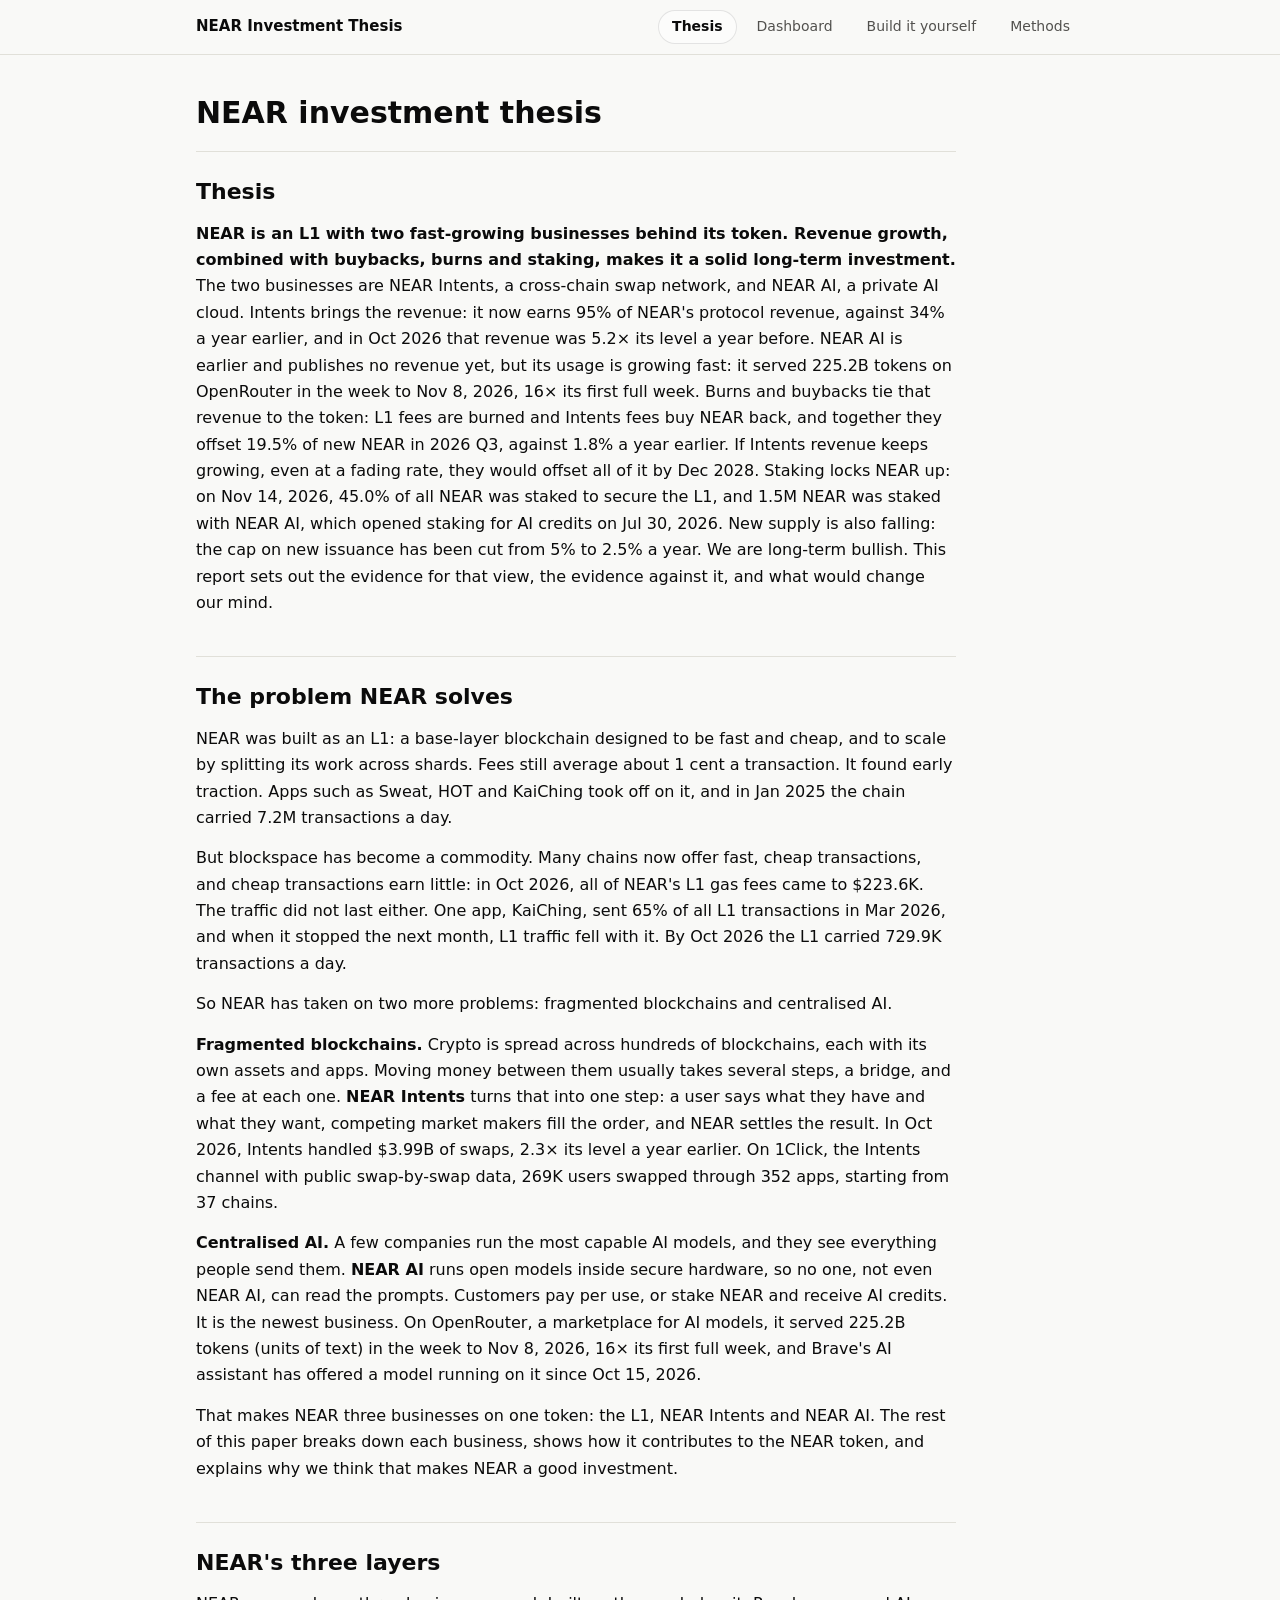
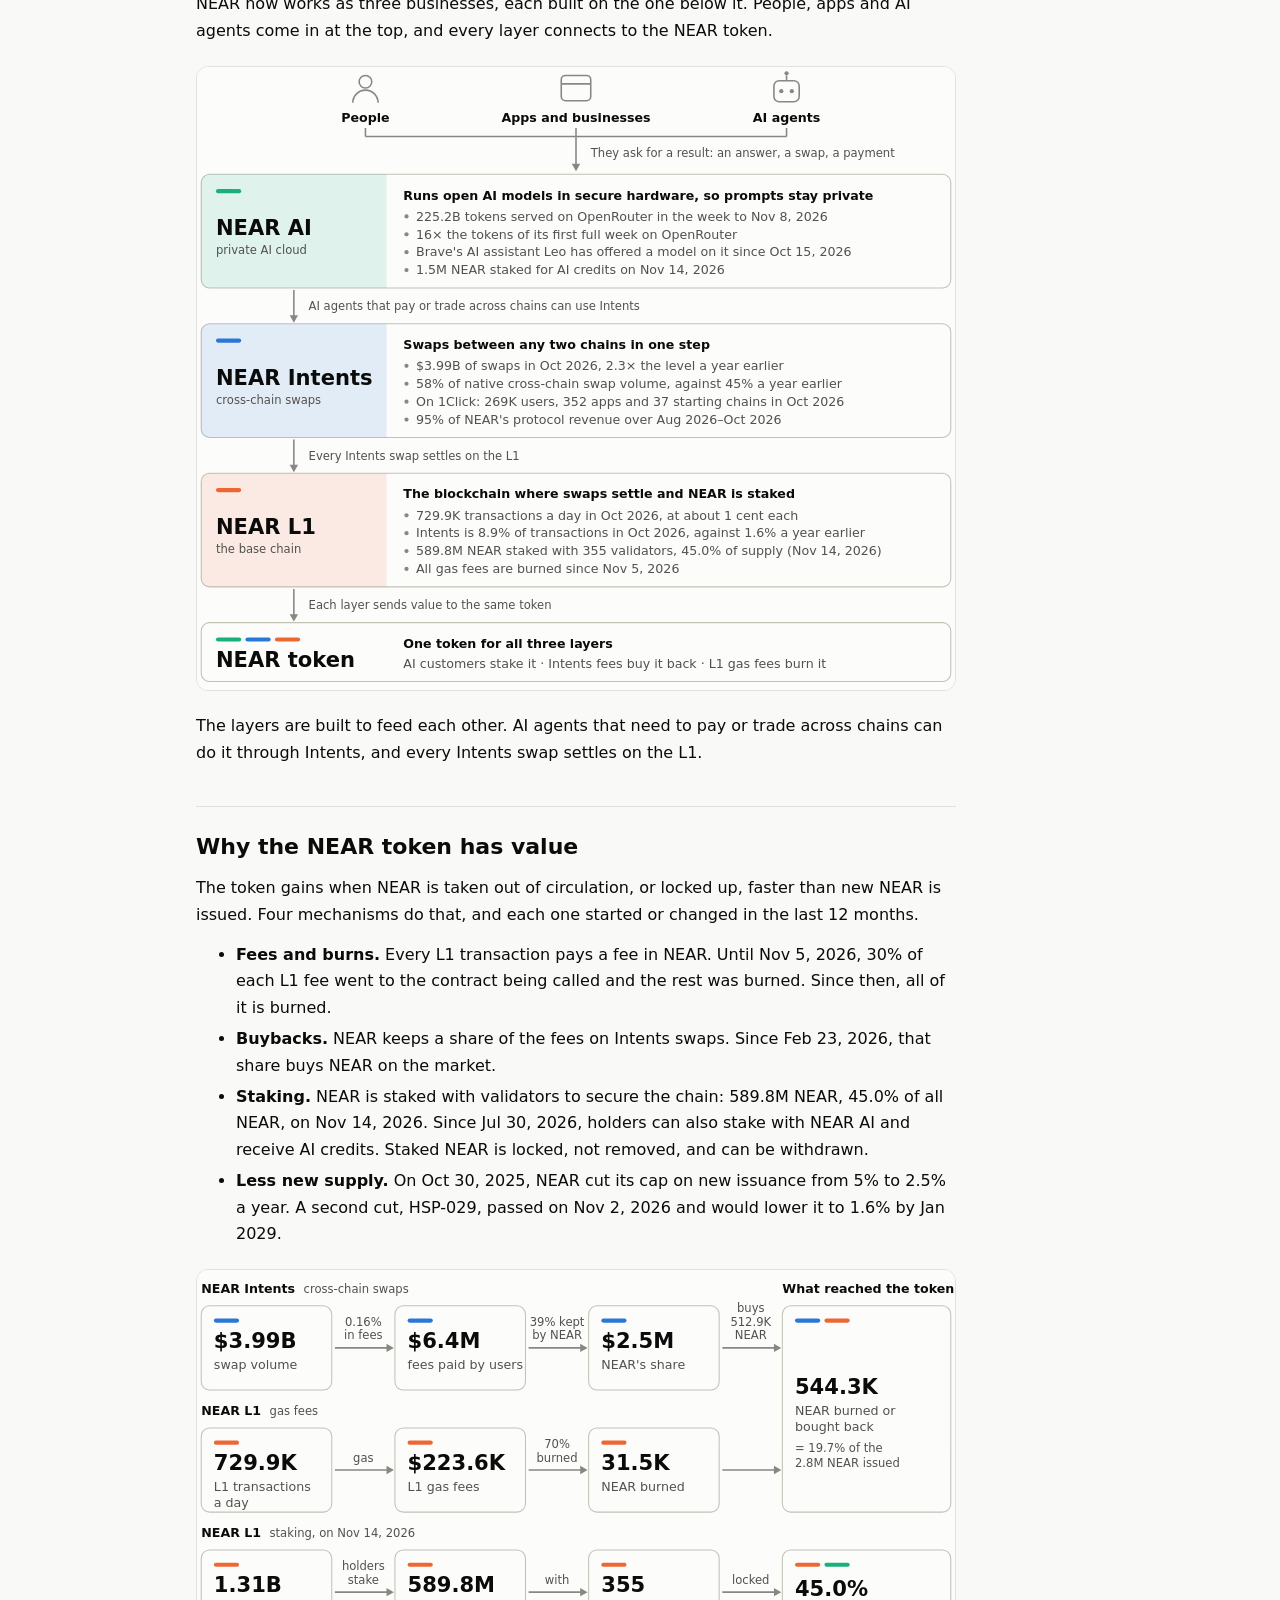
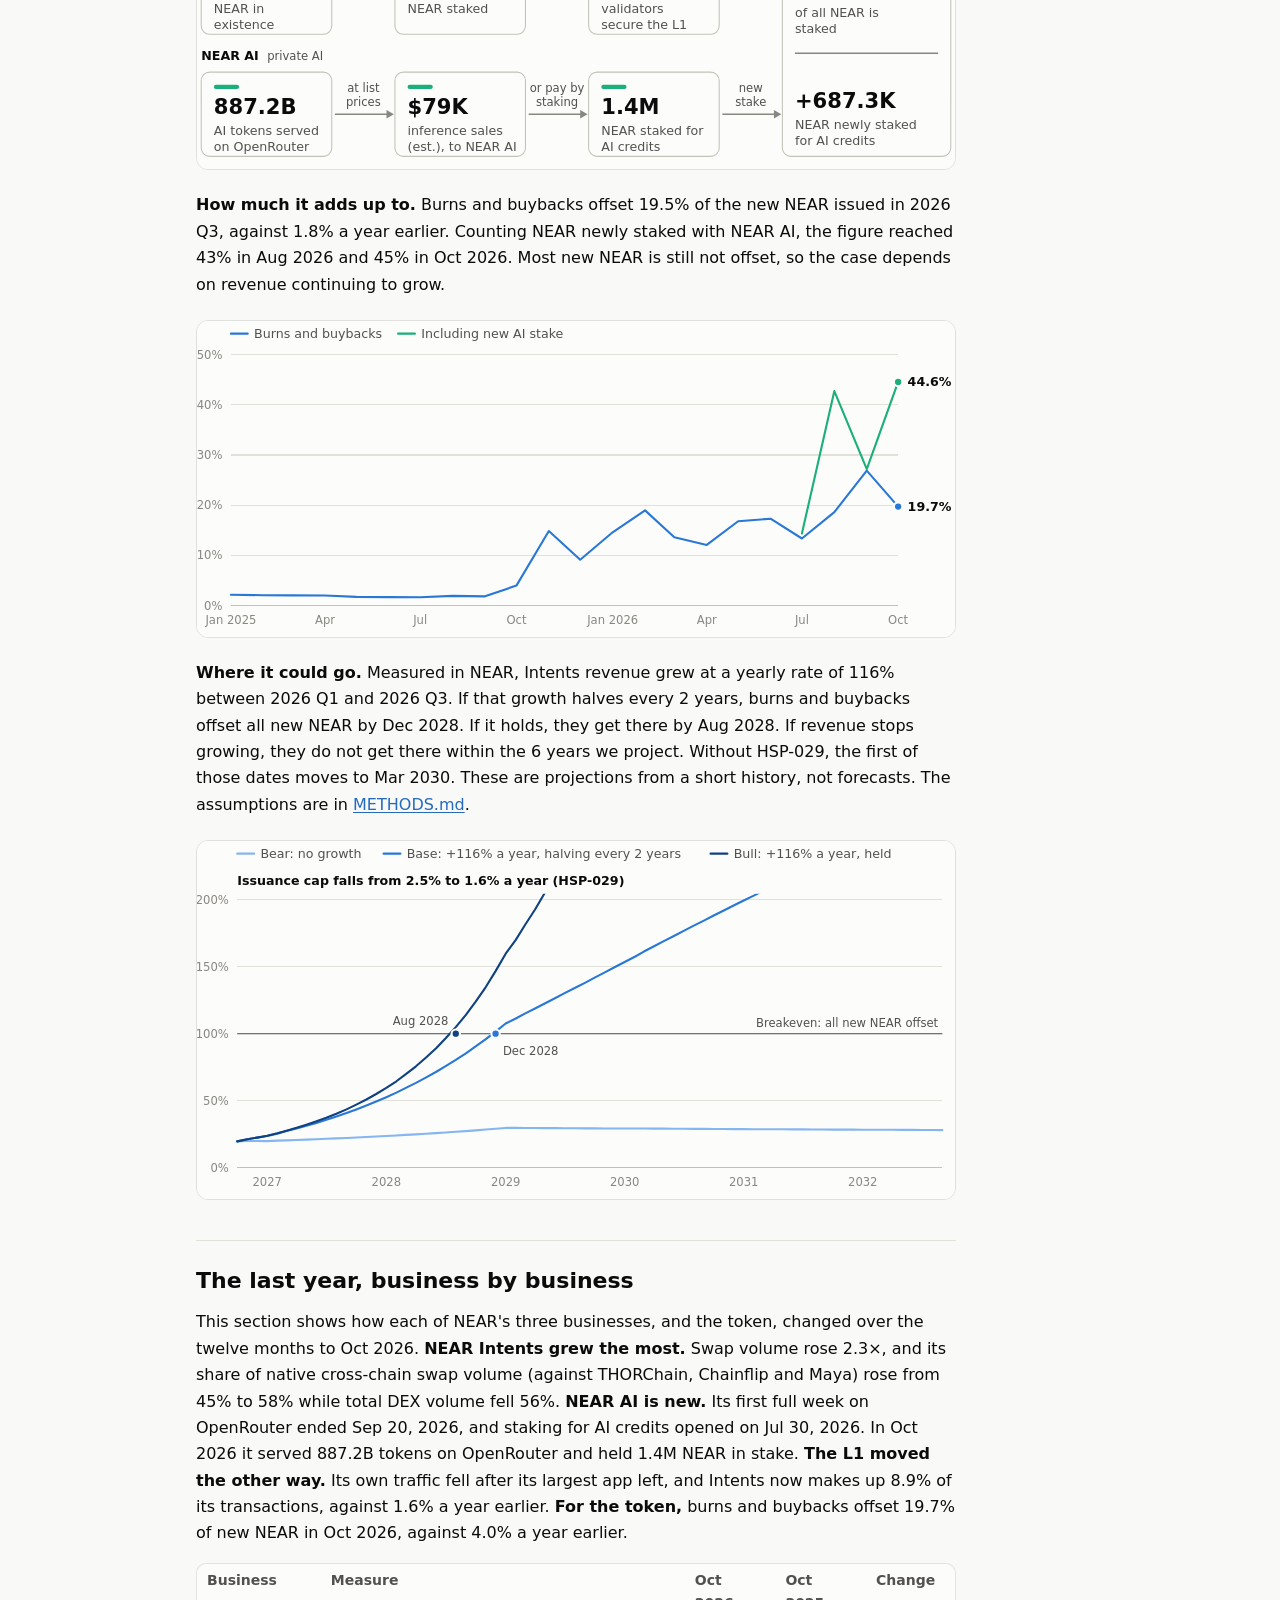
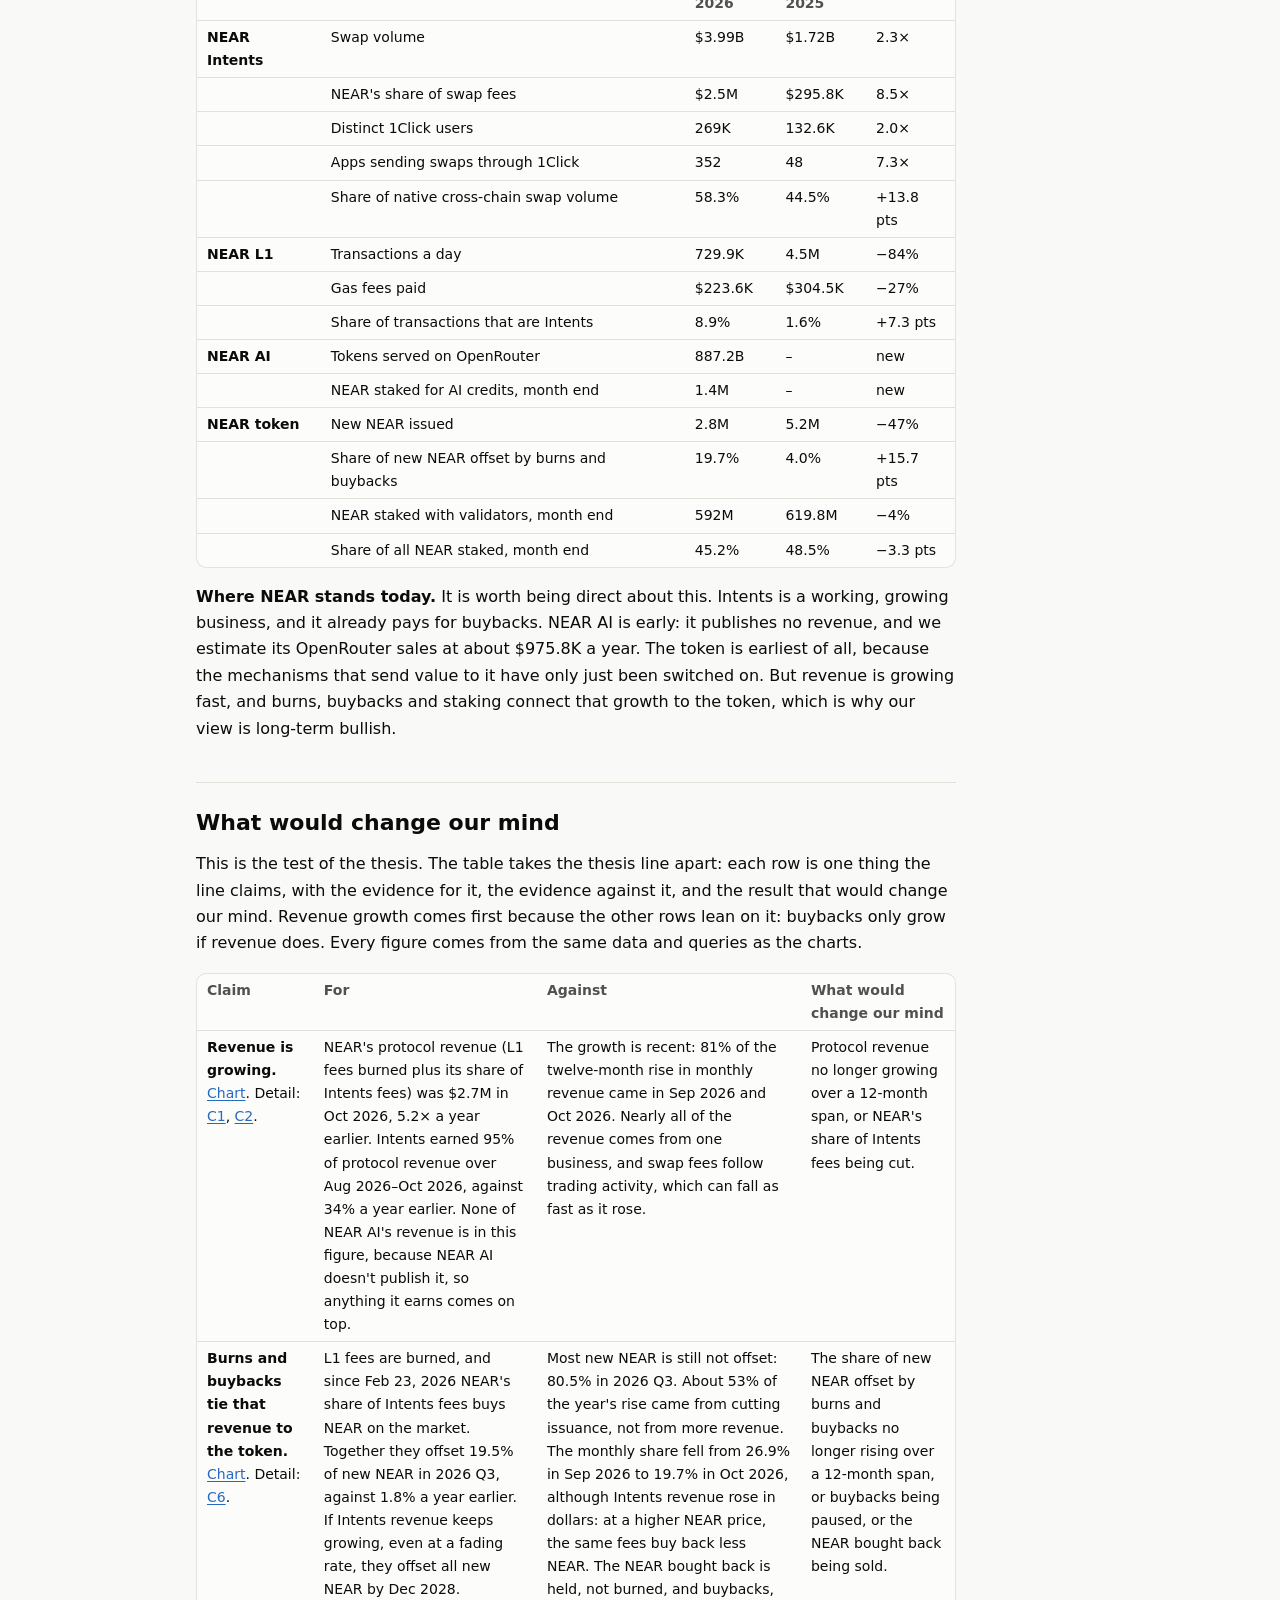
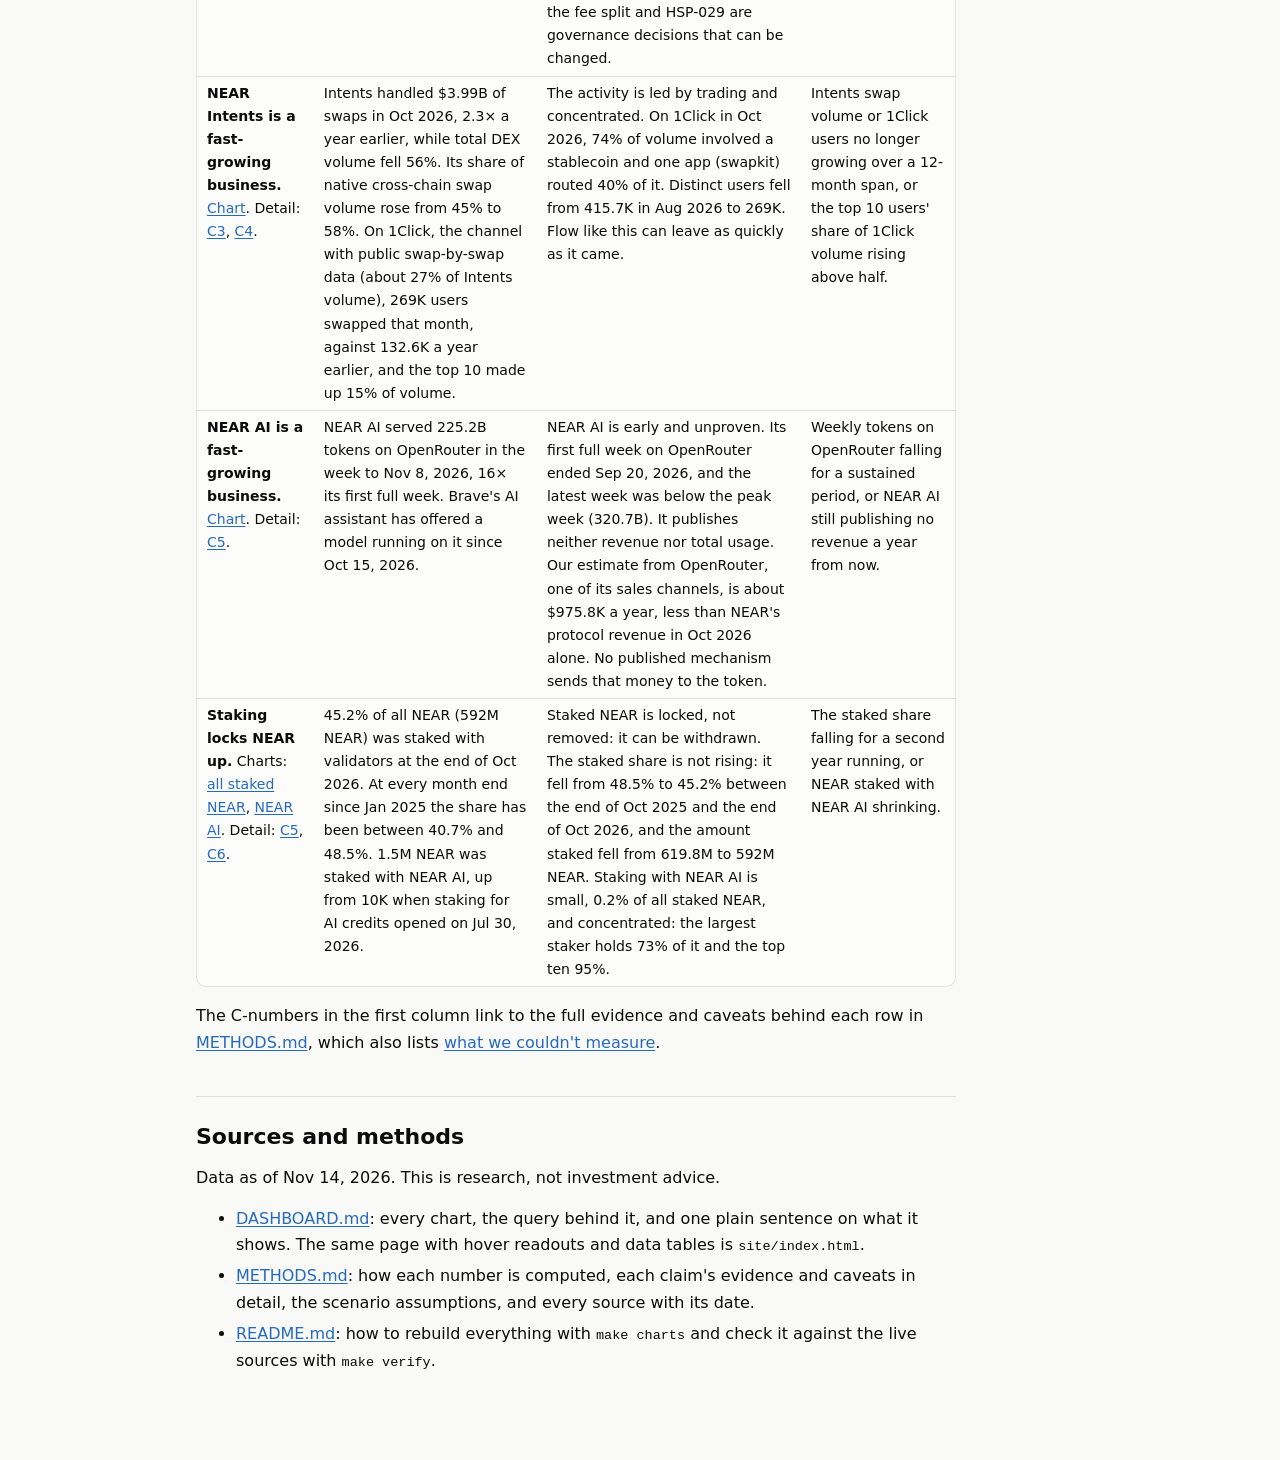
==== commit e0ca9e1d: "Site: four tabs (Thesis, Dashboard, Build it yourself, Methods) site/index.html now holds the whole " ====
--- a/site/index.html
+++ b/site/index.html
@@ -1,4 +1,4 @@
-<!doctype html><html lang="en"><head><meta charset="utf-8"><meta name="viewport" content="width=device-width, initial-scale=1"><title>NEAR Thesis Dashboard</title><meta name="description" content="Every chart behind the NEAR investment thesis, with one plain sentence on what it shows and the query behind it. One command rebuilds all of it from raw data."><link rel="stylesheet" href="style.css"><style>:root{color-scheme:light;--surface:#fcfcfb;--page:#f9f9f7;--text-1:#0b0b0b;--text-2:#52514e;--muted:#898781;--grid:#e1e0d9;--axis:#c3c2b7;--border:rgba(11,11,11,0.10);--wash:rgba(11,11,11,0.05);--link:#256abf;--c-intents:#2a78d6;--c-l1:#eb6834;--c-ai:#1baf7a;--c-kaiching:#eda100;--c-hot:#e87ba4;--c-agg:#008300;--c-rest:#b5b3aa;--c-ink:#52514e;--c-o1:#86b6ef;--c-o2:#2a78d6;--c-o3:#104281}@media (prefers-color-scheme: dark){:root:not([data-theme="light"]){color-scheme:dark;--surface:#1a1a19;--page:#0d0d0d;--text-1:#f0efec;--text-2:#c3c2b7;--muted:#898781;--grid:#2c2c2a;--axis:#383835;--border:rgba(255,255,255,0.10);--wash:rgba(255,255,255,0.07);--link:#86b6ef;--c-intents:#3987e5;--c-l1:#d95926;--c-ai:#199e70;--c-kaiching:#c98500;--c-hot:#d55181;--c-agg:#008300;--c-rest:#5f5e59;--c-ink:#c3c2b7;--c-o1:#184f95;--c-o2:#3987e5;--c-o3:#9ec5f4}}:root[data-theme="dark"]{color-scheme:dark;--surface:#1a1a19;--page:#0d0d0d;--text-1:#f0efec;--text-2:#c3c2b7;--muted:#898781;--grid:#2c2c2a;--axis:#383835;--border:rgba(255,255,255,0.10);--wash:rgba(255,255,255,0.07);--link:#86b6ef;--c-intents:#3987e5;--c-l1:#d95926;--c-ai:#199e70;--c-kaiching:#c98500;--c-hot:#d55181;--c-agg:#008300;--c-rest:#5f5e59;--c-ink:#c3c2b7;--c-o1:#184f95;--c-o2:#3987e5;--c-o3:#9ec5f4}.c-bg{fill:var(--surface)}.c-grid{stroke:var(--grid);stroke-width:1;shape-rendering:crispEdges}.c-axis{stroke:var(--axis);stroke-width:1;shape-rendering:crispEdges}svg text{font-family:system-ui, -apple-system, "Segoe UI", sans-serif}.c-tick{fill:var(--muted);font-size:11px;font-variant-numeric:tabular-nums}.c-lbl{fill:var(--text-2);font-size:12px}.c-sm{fill:var(--text-2);font-size:11px}.c-val{fill:var(--text-1);font-size:12px;font-weight:600}.c-big{fill:var(--text-1);font-size:20px;font-weight:600}.c-head{fill:var(--text-1);font-size:12px;font-weight:600}.c-ref{stroke:var(--text-2);stroke-width:1}.c-event{stroke:var(--axis);stroke-width:1}.c-line{fill:none;stroke-width:2;stroke-linejoin:round;stroke-linecap:round}.c-dash{stroke-dasharray:6 4}.c-ring{stroke:var(--surface);stroke-width:2}.c-node{fill:var(--surface);stroke:var(--axis);stroke-width:1}.c-arrow{stroke:var(--muted);stroke-width:1.5;fill:none}.c-head-fill{fill:var(--muted)}.c-hl{fill:var(--wash)}.f-intents{fill:var(--c-intents)}.k-intents{stroke:var(--c-intents)}.f-l1{fill:var(--c-l1)}.k-l1{stroke:var(--c-l1)}.f-ai{fill:var(--c-ai)}.k-ai{stroke:var(--c-ai)}.f-kaiching{fill:var(--c-kaiching)}.k-kaiching{stroke:var(--c-kaiching)}.f-hot{fill:var(--c-hot)}.k-hot{stroke:var(--c-hot)}.f-agg{fill:var(--c-agg)}.k-agg{stroke:var(--c-agg)}.f-rest{fill:var(--c-rest)}.k-rest{stroke:var(--c-rest)}.f-ink{fill:var(--c-ink)}.k-ink{stroke:var(--c-ink)}.f-o1{fill:var(--c-o1)}.k-o1{stroke:var(--c-o1)}.f-o2{fill:var(--c-o2)}.k-o2{stroke:var(--c-o2)}.f-o3{fill:var(--c-o3)}.k-o3{stroke:var(--c-o3)}</style></head><body><main><header class="hero"><p class="kicker">Dashboard · NEAR HACKATHON, Investment Thesis track</p><h1>NEAR thesis dashboard</h1><p class="thesis">NEAR is an L1 with two fast-growing businesses behind its token. Revenue growth, combined with buybacks, burns and staking, makes it a solid long-term investment.</p><p class="asof">Every chart behind the thesis, with one plain sentence on what it shows and the query behind it. The sections follow the thesis table: one per claim, with the result that would change our mind. Data as of Nov 14, 2026. The argument is in <a href="../THESIS.md">THESIS.md</a> and the methods in <a href="../METHODS.md">METHODS.md</a>. Hover a chart for values, or open its table.</p></header><section class="rebuild" id="rebuild"><h2>Rebuild it yourself</h2><pre><code>make charts</code></pre><p>One command, run in the repository folder, rebuilds everything on this page from the raw data committed in <code>data/raw/</code>. It recomputes every number, redraws all 21 charts and rewrites <code>THESIS.md</code>, <code>METHODS.md</code>, <code>DASHBOARD.md</code> and <code>site/index.html</code>. It needs <code>make</code> and Python 3.11 to 3.14, and no API keys. The first run creates <code>.venv/</code> and installs the packages pinned in <code>requirements.txt</code>.</p><p>The path every chart takes: <code>data/raw/</code> (as fetched) → <code>analysis/*.py</code> → <code>data/derived/*.csv</code> → <code>viz/build.py</code> → <code>site/charts/*.svg</code> and this page. Each chart below names its sources, its data files, its code and its query.</p><p><code>make check</code> deletes every generated file, rebuilds them and confirms each one is identical to the committed copy. <code>make verify</code> compares random slices of the committed data with the live sources (about a minute, no keys). The README lists the commands that download the raw data again, and what each one needs.</p></section><nav class="toc"><a href="#overview">The thesis in two pictures</a><a href="#revenue">1. Revenue is growing</a><a href="#burns-and-buybacks">2. Burns and buybacks tie that revenue to the token</a><a href="#near-intents">3. NEAR Intents is a fast-growing business</a><a href="#near-ai">4. NEAR AI is a fast-growing business</a><a href="#staking">5. Staking locks NEAR up</a><a href="#near-l1">NEAR L1: activity on the base chain</a><a href="#sources">Sources</a></nav><section class="part" id="overview"><h2>The thesis in two pictures</h2><p class="lede">Who uses NEAR, what each layer does and how each one reaches the token; then what each layer earned in the latest complete month and how much of it reached the token.</p><article class="card" id="three-layers"><div class="card-head"><h3>NEAR&#x27;s three layers, and the token they share</h3><span class="badge">Methods: <a href="../METHODS.md#c1-most-of-nears-revenue-now-comes-from-beyond-the-l1">C1</a>, <a href="../METHODS.md#c2-the-l1-is-becoming-intents-settlement-layer">C2</a>, <a href="../METHODS.md#c3-intents-is-a-real-broad-based-growth-engine">C3</a>, <a href="../METHODS.md#c4-intents-is-gaining-share-not-just-moving-with-the-market">C4</a>, <a href="../METHODS.md#c5-near-ai-is-a-working-third-layer">C5</a></span></div><p class="sentence">NEAR works as three layers on one token: NEAR AI served 225.2B tokens on OpenRouter in its latest week, NEAR Intents handled $3.99B of swaps in Oct 2026, and the NEAR L1 carried 729.9K transactions a day.</p><div class="chart-wrap"><svg viewBox="0 0 720 592" role="img" aria-labelledby="three-layers-t three-layers-d" class="chart" id="svg-three-layers"><title id="three-layers-t">NEAR&#x27;s three layers, and the token they share</title><desc id="three-layers-d">People, apps and AI agents reach NEAR through three layers. NEAR AI served 225.2B tokens on OpenRouter in the week to Nov 8, 2026. NEAR Intents handled $3.99B of swaps in Oct 2026. The NEAR L1 carried 729.9K transactions a day in Oct 2026 and held 589.8M staked NEAR on Nov 14, 2026. Each layer connects to the NEAR token: AI customers stake it, Intents fees buy it back, and L1 gas fees burn it.</desc><rect class="c-bg" width="720" height="592"/><circle cx="160" cy="14" r="6" class="c-arrow"/><path d="M148,34a12,12 0 0 1 24,0" class="c-arrow"/><rect x="346" y="8" width="28" height="24" rx="4" class="c-arrow"/><line x1="346" y1="16" x2="374" y2="16" class="c-arrow"/><rect x="548" y="13" width="24" height="20" rx="5" class="c-arrow"/><line x1="560" y1="13" x2="560" y2="8" class="c-arrow"/><circle cx="560" cy="6" r="2" class="c-head-fill"/><circle cx="555" cy="23" r="2" class="c-head-fill"/><circle cx="565" cy="23" r="2" class="c-head-fill"/><text x="160.0" y="52.0" class="c-head" text-anchor="middle">People</text><line x1="160" y1="58" x2="160" y2="66" class="c-arrow"/><text x="360.0" y="52.0" class="c-head" text-anchor="middle">Apps and businesses</text><line x1="360" y1="58" x2="360" y2="66" class="c-arrow"/><text x="560.0" y="52.0" class="c-head" text-anchor="middle">AI agents</text><line x1="560" y1="58" x2="560" y2="66" class="c-arrow"/><line x1="160" y1="66" x2="560" y2="66" class="c-arrow"/><line x1="360.0" y1="66.0" x2="360.0" y2="93.0" class="c-arrow"/><path d="M360.0,99.0l-4,-7h8z" class="c-head-fill"/><text x="374.0" y="86.0" class="c-sm" text-anchor="start">They ask for a result: an answer, a swap, a payment</text><rect x="4" y="102" width="712" height="108" rx="8" class="c-node"/><path d="M12,102H180V210H12A8,8 0 0 1 4,202V110A8,8 0 0 1 12,102Z" class="f-ai" fill-opacity="0.12"/><rect x="18" y="116" width="24" height="4" rx="2" class="f-ai"/><text x="18.0" y="160.0" class="c-big" text-anchor="start">NEAR AI</text><text x="18.0" y="178.0" class="c-sm" text-anchor="start">private AI cloud</text><text x="196.0" y="126.0" class="c-head" text-anchor="start">Runs open AI models in secure hardware, so prompts stay private</text><circle cx="199" cy="142" r="2" class="c-head-fill"/><text x="208.0" y="146.0" class="c-lbl" text-anchor="start">225.2B tokens served on OpenRouter in the week to Nov 8, 2026</text><circle cx="199" cy="159" r="2" class="c-head-fill"/><text x="208.0" y="163.0" class="c-lbl" text-anchor="start">16× the tokens of its first full week on OpenRouter</text><circle cx="199" cy="176" r="2" class="c-head-fill"/><text x="208.0" y="180.0" class="c-lbl" text-anchor="start">Brave&#x27;s AI assistant Leo has offered a model on it since Oct 15, 2026</text><circle cx="199" cy="193" r="2" class="c-head-fill"/><text x="208.0" y="197.0" class="c-lbl" text-anchor="start">1.5M NEAR staked for AI credits on Nov 14, 2026</text><line x1="92.0" y1="212.0" x2="92.0" y2="237.0" class="c-arrow"/><path d="M92.0,243.0l-4,-7h8z" class="c-head-fill"/><text x="106.0" y="231.0" class="c-sm" text-anchor="start">AI agents that pay or trade across chains can use Intents</text><rect x="4" y="244" width="712" height="108" rx="8" class="c-node"/><path d="M12,244H180V352H12A8,8 0 0 1 4,344V252A8,8 0 0 1 12,244Z" class="f-intents" fill-opacity="0.12"/><rect x="18" y="258" width="24" height="4" rx="2" class="f-intents"/><text x="18.0" y="302.0" class="c-big" text-anchor="start">NEAR Intents</text><text x="18.0" y="320.0" class="c-sm" text-anchor="start">cross-chain swaps</text><text x="196.0" y="268.0" class="c-head" text-anchor="start">Swaps between any two chains in one step</text><circle cx="199" cy="284" r="2" class="c-head-fill"/><text x="208.0" y="288.0" class="c-lbl" text-anchor="start">$3.99B of swaps in Oct 2026, 2.3× the level a year earlier</text><circle cx="199" cy="301" r="2" class="c-head-fill"/><text x="208.0" y="305.0" class="c-lbl" text-anchor="start">58% of native cross-chain swap volume, against 45% a year earlier</text><circle cx="199" cy="318" r="2" class="c-head-fill"/><text x="208.0" y="322.0" class="c-lbl" text-anchor="start">On 1Click: 269K users, 352 apps and 37 starting chains in Oct 2026</text><circle cx="199" cy="335" r="2" class="c-head-fill"/><text x="208.0" y="339.0" class="c-lbl" text-anchor="start">95% of NEAR&#x27;s protocol revenue over Aug 2026–Oct 2026</text><line x1="92.0" y1="354.0" x2="92.0" y2="379.0" class="c-arrow"/><path d="M92.0,385.0l-4,-7h8z" class="c-head-fill"/><text x="106.0" y="373.0" class="c-sm" text-anchor="start">Every Intents swap settles on the L1</text><rect x="4" y="386" width="712" height="108" rx="8" class="c-node"/><path d="M12,386H180V494H12A8,8 0 0 1 4,486V394A8,8 0 0 1 12,386Z" class="f-l1" fill-opacity="0.12"/><rect x="18" y="400" width="24" height="4" rx="2" class="f-l1"/><text x="18.0" y="444.0" class="c-big" text-anchor="start">NEAR L1</text><text x="18.0" y="462.0" class="c-sm" text-anchor="start">the base chain</text><text x="196.0" y="410.0" class="c-head" text-anchor="start">The blockchain where swaps settle and NEAR is staked</text><circle cx="199" cy="426" r="2" class="c-head-fill"/><text x="208.0" y="430.0" class="c-lbl" text-anchor="start">729.9K transactions a day in Oct 2026, at about 1 cent each</text><circle cx="199" cy="443" r="2" class="c-head-fill"/><text x="208.0" y="447.0" class="c-lbl" text-anchor="start">Intents is 8.9% of transactions in Oct 2026, against 1.6% a year earlier</text><circle cx="199" cy="460" r="2" class="c-head-fill"/><text x="208.0" y="464.0" class="c-lbl" text-anchor="start">589.8M NEAR staked with 355 validators, 45.0% of supply (Nov 14, 2026)</text><circle cx="199" cy="477" r="2" class="c-head-fill"/><text x="208.0" y="481.0" class="c-lbl" text-anchor="start">All gas fees are burned since Nov 5, 2026</text><line x1="92.0" y1="496.0" x2="92.0" y2="521.0" class="c-arrow"/><path d="M92.0,527.0l-4,-7h8z" class="c-head-fill"/><text x="106.0" y="515.0" class="c-sm" text-anchor="start">Each layer sends value to the same token</text><rect x="4" y="528" width="712" height="56" rx="8" class="c-node"/><rect x="18" y="542" width="24" height="4" rx="2" class="f-ai"/><rect x="46" y="542" width="24" height="4" rx="2" class="f-intents"/><rect x="74" y="542" width="24" height="4" rx="2" class="f-l1"/><text x="18.0" y="570.0" class="c-big" text-anchor="start">NEAR token</text><text x="196.0" y="552.0" class="c-head" text-anchor="start">One token for all three layers</text><text x="196.0" y="571.0" class="c-lbl" text-anchor="start">AI customers stake it · Intents fees buy it back · L1 gas fees burn it</text></svg></div><p class="note">The diagram shows how the layers stack, not how money moves; that is the next chart. Validator stake is one snapshot, on Nov 14, 2026. User, app and chain counts cover the 1Click channel only.</p><p class="meta"><span>Source: <a href="https://openrouter.ai/provider/near-ai">OpenRouter, NEAR AI provider page</a> (fetched 2026-11-14); <a href="https://revenue.near.org/">revenue.near.org</a> (fetched 2026-11-14); <a href="https://api.llama.fi">DefiLlama</a> (fetched 2026-11-14); <a href="https://explorer.near-intents.org/api/v0/transactions">NEAR Intents Explorer API</a>; NEAR BigQuery public dataset (bigquery-public-data.crypto_near_mainnet_us) (data through 2026-11-14); NEAR archival RPC (validator stake) (fetched 2026-11-14); <a href="https://near.ai/blog/near-ai-cloud-brings-private-inference-to-brave-leo">NEAR AI blog: private inference for Brave Leo</a> (checked 2026-11-06)</span><span>Data: <a href="../data/derived/headline_numbers.json"><code>data/derived/headline_numbers.json</code></a>, <a href="../data/manual/facts.yaml"><code>data/manual/facts.yaml</code></a></span><span>Code: <a href="../analysis/c1_revenue_mix.py"><code>analysis/c1_revenue_mix.py</code></a>, <a href="../analysis/c2_l1_settlement.py"><code>analysis/c2_l1_settlement.py</code></a>, <a href="../analysis/c3_intents_breadth.py"><code>analysis/c3_intents_breadth.py</code></a>, <a href="../analysis/c4_market_share.py"><code>analysis/c4_market_share.py</code></a>, <a href="../analysis/c5_near_ai.py"><code>analysis/c5_near_ai.py</code></a>, <a href="../fetch/rpc.py"><code>fetch/rpc.py</code></a>, <a href="../queries/l1_activity.sql"><code>queries/l1_activity.sql</code></a></span></p><details><summary>Query behind this chart: NEAR BigQuery SQL · OpenRouter · revenue.near.org · DefiLlama · NEAR Intents Explorer API · NEAR RPC</summary><p class="q-label">queries/l1_activity.sql (NEAR BigQuery)</p><pre><code>-- L1 activity since 2025-01-01, from one scan of the transactions table (two result shapes):
+<!doctype html><html lang="en"><head><meta charset="utf-8"><meta name="viewport" content="width=device-width, initial-scale=1"><title>NEAR Investment Thesis</title><meta name="description" content="An investment thesis on NEAR: the thesis, every chart with the query behind it, the methods, and one command that rebuilds all of it from raw data."><link rel="stylesheet" href="style.css"><style>:root{color-scheme:light;--surface:#fcfcfb;--page:#f9f9f7;--text-1:#0b0b0b;--text-2:#52514e;--muted:#898781;--grid:#e1e0d9;--axis:#c3c2b7;--border:rgba(11,11,11,0.10);--wash:rgba(11,11,11,0.05);--link:#256abf;--c-intents:#2a78d6;--c-l1:#eb6834;--c-ai:#1baf7a;--c-kaiching:#eda100;--c-hot:#e87ba4;--c-agg:#008300;--c-rest:#b5b3aa;--c-ink:#52514e;--c-o1:#86b6ef;--c-o2:#2a78d6;--c-o3:#104281}@media (prefers-color-scheme: dark){:root:not([data-theme="light"]){color-scheme:dark;--surface:#1a1a19;--page:#0d0d0d;--text-1:#f0efec;--text-2:#c3c2b7;--muted:#898781;--grid:#2c2c2a;--axis:#383835;--border:rgba(255,255,255,0.10);--wash:rgba(255,255,255,0.07);--link:#86b6ef;--c-intents:#3987e5;--c-l1:#d95926;--c-ai:#199e70;--c-kaiching:#c98500;--c-hot:#d55181;--c-agg:#008300;--c-rest:#5f5e59;--c-ink:#c3c2b7;--c-o1:#184f95;--c-o2:#3987e5;--c-o3:#9ec5f4}}:root[data-theme="dark"]{color-scheme:dark;--surface:#1a1a19;--page:#0d0d0d;--text-1:#f0efec;--text-2:#c3c2b7;--muted:#898781;--grid:#2c2c2a;--axis:#383835;--border:rgba(255,255,255,0.10);--wash:rgba(255,255,255,0.07);--link:#86b6ef;--c-intents:#3987e5;--c-l1:#d95926;--c-ai:#199e70;--c-kaiching:#c98500;--c-hot:#d55181;--c-agg:#008300;--c-rest:#5f5e59;--c-ink:#c3c2b7;--c-o1:#184f95;--c-o2:#3987e5;--c-o3:#9ec5f4}.c-bg{fill:var(--surface)}.c-grid{stroke:var(--grid);stroke-width:1;shape-rendering:crispEdges}.c-axis{stroke:var(--axis);stroke-width:1;shape-rendering:crispEdges}svg text{font-family:system-ui, -apple-system, "Segoe UI", sans-serif}.c-tick{fill:var(--muted);font-size:11px;font-variant-numeric:tabular-nums}.c-lbl{fill:var(--text-2);font-size:12px}.c-sm{fill:var(--text-2);font-size:11px}.c-val{fill:var(--text-1);font-size:12px;font-weight:600}.c-big{fill:var(--text-1);font-size:20px;font-weight:600}.c-head{fill:var(--text-1);font-size:12px;font-weight:600}.c-ref{stroke:var(--text-2);stroke-width:1}.c-event{stroke:var(--axis);stroke-width:1}.c-line{fill:none;stroke-width:2;stroke-linejoin:round;stroke-linecap:round}.c-dash{stroke-dasharray:6 4}.c-ring{stroke:var(--surface);stroke-width:2}.c-node{fill:var(--surface);stroke:var(--axis);stroke-width:1}.c-arrow{stroke:var(--muted);stroke-width:1.5;fill:none}.c-head-fill{fill:var(--muted)}.c-hl{fill:var(--wash)}.f-intents{fill:var(--c-intents)}.k-intents{stroke:var(--c-intents)}.f-l1{fill:var(--c-l1)}.k-l1{stroke:var(--c-l1)}.f-ai{fill:var(--c-ai)}.k-ai{stroke:var(--c-ai)}.f-kaiching{fill:var(--c-kaiching)}.k-kaiching{stroke:var(--c-kaiching)}.f-hot{fill:var(--c-hot)}.k-hot{stroke:var(--c-hot)}.f-agg{fill:var(--c-agg)}.k-agg{stroke:var(--c-agg)}.f-rest{fill:var(--c-rest)}.k-rest{stroke:var(--c-rest)}.f-ink{fill:var(--c-ink)}.k-ink{stroke:var(--c-ink)}.f-o1{fill:var(--c-o1)}.k-o1{stroke:var(--c-o1)}.f-o2{fill:var(--c-o2)}.k-o2{stroke:var(--c-o2)}.f-o3{fill:var(--c-o3)}.k-o3{stroke:var(--c-o3)}</style></head><body><nav class="tabs" aria-label="Parts of this site"><div class="tabs-in"><span class="brand">NEAR Investment Thesis</span><a href="#thesis" data-tab="thesis">Thesis</a><a href="#dashboard" data-tab="dashboard">Dashboard</a><a href="#build" data-tab="build">Build it yourself</a><a href="#methods" data-tab="methods">Methods</a></div></nav><main><section class="tab prose" id="thesis"><h1 id="t-near-investment-thesis">NEAR investment thesis</h1><h2 id="t-thesis">Thesis</h2><p><strong>NEAR is an L1 with two fast-growing businesses behind its token. Revenue growth, combined with buybacks, burns and staking, makes it a solid long-term investment.</strong> The two businesses are NEAR Intents, a cross-chain swap network, and NEAR AI, a private AI cloud. Intents brings the revenue: it now earns 95% of NEAR&#x27;s protocol revenue, against 34% a year earlier, and in Oct 2026 that revenue was 5.2× its level a year before. NEAR AI is earlier and publishes no revenue yet, but its usage is growing fast: it served 225.2B tokens on OpenRouter in the week to Nov 8, 2026, 16× its first full week. Burns and buybacks tie that revenue to the token: L1 fees are burned and Intents fees buy NEAR back, and together they offset 19.5% of new NEAR in 2026 Q3, against 1.8% a year earlier. If Intents revenue keeps growing, even at a fading rate, they would offset all of it by Dec 2028. Staking locks NEAR up: on Nov 14, 2026, 45.0% of all NEAR was staked to secure the L1, and 1.5M NEAR was staked with NEAR AI, which opened staking for AI credits on Jul 30, 2026. New supply is also falling: the cap on new issuance has been cut from 5% to 2.5% a year. We are long-term bullish. This report sets out the evidence for that view, the evidence against it, and what would change our mind.</p><h2 id="t-the-problem-near-solves">The problem NEAR solves</h2><p>NEAR was built as an L1: a base-layer blockchain designed to be fast and cheap, and to scale by splitting its work across shards. Fees still average about 1 cent a transaction. It found early traction. Apps such as Sweat, HOT and KaiChing took off on it, and in Jan 2025 the chain carried 7.2M transactions a day.</p><p>But blockspace has become a commodity. Many chains now offer fast, cheap transactions, and cheap transactions earn little: in Oct 2026, all of NEAR&#x27;s L1 gas fees came to $223.6K. The traffic did not last either. One app, KaiChing, sent 65% of all L1 transactions in Mar 2026, and when it stopped the next month, L1 traffic fell with it. By Oct 2026 the L1 carried 729.9K transactions a day.</p><p>So NEAR has taken on two more problems: fragmented blockchains and centralised AI.</p><p><strong>Fragmented blockchains.</strong> Crypto is spread across hundreds of blockchains, each with its own assets and apps. Moving money between them usually takes several steps, a bridge, and a fee at each one. <strong>NEAR Intents</strong> turns that into one step: a user says what they have and what they want, competing market makers fill the order, and NEAR settles the result. In Oct 2026, Intents handled $3.99B of swaps, 2.3× its level a year earlier. On 1Click, the Intents channel with public swap-by-swap data, 269K users swapped through 352 apps, starting from 37 chains.</p><p><strong>Centralised AI.</strong> A few companies run the most capable AI models, and they see everything people send them. <strong>NEAR AI</strong> runs open models inside secure hardware, so no one, not even NEAR AI, can read the prompts. Customers pay per use, or stake NEAR and receive AI credits. It is the newest business. On OpenRouter, a marketplace for AI models, it served 225.2B tokens (units of text) in the week to Nov 8, 2026, 16× its first full week, and Brave&#x27;s AI assistant has offered a model running on it since Oct 15, 2026.</p><p>That makes NEAR three businesses on one token: the L1, NEAR Intents and NEAR AI. The rest of this paper breaks down each business, shows how it contributes to the NEAR token, and explains why we think that makes NEAR a good investment.</p><h2 id="t-nears-three-layers">NEAR&#x27;s three layers</h2><p>NEAR now works as three businesses, each built on the one below it. People, apps and AI agents come in at the top, and every layer connects to the NEAR token.</p><figure><img alt="NEAR&#x27;s three layers, and the token they share" src="charts/three-layers.svg"></figure><p>The layers are built to feed each other. AI agents that need to pay or trade across chains can do it through Intents, and every Intents swap settles on the L1.</p><h2 id="t-why-the-near-token-has-value">Why the NEAR token has value</h2><p>The token gains when NEAR is taken out of circulation, or locked up, faster than new NEAR is issued. Four mechanisms do that, and each one started or changed in the last 12 months.</p><ul><li><strong>Fees and burns.</strong> Every L1 transaction pays a fee in NEAR. Until Nov 5, 2026, 30% of each L1 fee went to the contract being called and the rest was burned. Since then, all of it is burned.</li><li><strong>Buybacks.</strong> NEAR keeps a share of the fees on Intents swaps. Since Feb 23, 2026, that share buys NEAR on the market.</li><li><strong>Staking.</strong> NEAR is staked with validators to secure the chain: 589.8M NEAR, 45.0% of all NEAR, on Nov 14, 2026. Since Jul 30, 2026, holders can also stake with NEAR AI and receive AI credits. Staked NEAR is locked, not removed, and can be withdrawn.</li><li><strong>Less new supply.</strong> On Oct 30, 2025, NEAR cut its cap on new issuance from 5% to 2.5% a year. A second cut, HSP-029, passed on Nov 2, 2026 and would lower it to 1.6% by Jan 2029.</li></ul><figure><img alt="Follow the money: what each layer earned, how much NEAR is staked, and what reached the token" src="charts/money-flow.svg"></figure><p><strong>How much it adds up to.</strong> Burns and buybacks offset 19.5% of the new NEAR issued in 2026 Q3, against 1.8% a year earlier. Counting NEAR newly staked with NEAR AI, the figure reached 43% in Aug 2026 and 45% in Oct 2026. Most new NEAR is still not offset, so the case depends on revenue continuing to grow.</p><figure><img alt="Share of new NEAR offset by burns and buybacks, monthly" src="charts/c6-ratio.svg"></figure><p><strong>Where it could go.</strong> Measured in NEAR, Intents revenue grew at a yearly rate of 116% between 2026 Q1 and 2026 Q3. If that growth halves every 2 years, burns and buybacks offset all new NEAR by Dec 2028. If it holds, they get there by Aug 2028. If revenue stops growing, they do not get there within the 6 years we project. Without HSP-029, the first of those dates moves to Mar 2030. These are projections from a short history, not forecasts. The assumptions are in <a href="#m-scenarios">METHODS.md</a>.</p><figure><img alt="Where it could go: share of new NEAR offset by burns and buybacks, projected with HSP-029" src="charts/scenarios-hsp.svg"></figure><h2 id="t-the-last-year-business-by-business">The last year, business by business</h2><p>This section shows how each of NEAR&#x27;s three businesses, and the token, changed over the twelve months to Oct 2026. <strong>NEAR Intents grew the most.</strong> Swap volume rose 2.3×, and its share of native cross-chain swap volume (against THORChain, Chainflip and Maya) rose from 45% to 58% while total DEX volume fell 56%. <strong>NEAR AI is new.</strong> Its first full week on OpenRouter ended Sep 20, 2026, and staking for AI credits opened on Jul 30, 2026. In Oct 2026 it served 887.2B tokens on OpenRouter and held 1.4M NEAR in stake. <strong>The L1 moved the other way.</strong> Its own traffic fell after its largest app left, and Intents now makes up 8.9% of its transactions, against 1.6% a year earlier. <strong>For the token,</strong> burns and buybacks offset 19.7% of new NEAR in Oct 2026, against 4.0% a year earlier.</p><div class="table-wrap"><table><thead><tr><th>Business</th><th>Measure</th><th>Oct 2026</th><th>Oct 2025</th><th>Change</th></tr></thead><tbody><tr><td><strong>NEAR Intents</strong></td><td>Swap volume</td><td>$3.99B</td><td>$1.72B</td><td>2.3×</td></tr><tr><td></td><td>NEAR&#x27;s share of swap fees</td><td>$2.5M</td><td>$295.8K</td><td>8.5×</td></tr><tr><td></td><td>Distinct 1Click users</td><td>269K</td><td>132.6K</td><td>2.0×</td></tr><tr><td></td><td>Apps sending swaps through 1Click</td><td>352</td><td>48</td><td>7.3×</td></tr><tr><td></td><td>Share of native cross-chain swap volume</td><td>58.3%</td><td>44.5%</td><td>+13.8 pts</td></tr><tr><td><strong>NEAR L1</strong></td><td>Transactions a day</td><td>729.9K</td><td>4.5M</td><td>−84%</td></tr><tr><td></td><td>Gas fees paid</td><td>$223.6K</td><td>$304.5K</td><td>−27%</td></tr><tr><td></td><td>Share of transactions that are Intents</td><td>8.9%</td><td>1.6%</td><td>+7.3 pts</td></tr><tr><td><strong>NEAR AI</strong></td><td>Tokens served on OpenRouter</td><td>887.2B</td><td>–</td><td>new</td></tr><tr><td></td><td>NEAR staked for AI credits, month end</td><td>1.4M</td><td>–</td><td>new</td></tr><tr><td><strong>NEAR token</strong></td><td>New NEAR issued</td><td>2.8M</td><td>5.2M</td><td>−47%</td></tr><tr><td></td><td>Share of new NEAR offset by burns and buybacks</td><td>19.7%</td><td>4.0%</td><td>+15.7 pts</td></tr><tr><td></td><td>NEAR staked with validators, month end</td><td>592M</td><td>619.8M</td><td>−4%</td></tr><tr><td></td><td>Share of all NEAR staked, month end</td><td>45.2%</td><td>48.5%</td><td>−3.3 pts</td></tr></tbody></table></div><p><strong>Where NEAR stands today.</strong> It is worth being direct about this. Intents is a working, growing business, and it already pays for buybacks. NEAR AI is early: it publishes no revenue, and we estimate its OpenRouter sales at about $975.8K a year. The token is earliest of all, because the mechanisms that send value to it have only just been switched on. But revenue is growing fast, and burns, buybacks and staking connect that growth to the token, which is why our view is long-term bullish.</p><h2 id="t-what-would-change-our-mind">What would change our mind</h2><p>This is the test of the thesis. The table takes the thesis line apart: each row is one thing the line claims, with the evidence for it, the evidence against it, and the result that would change our mind. Revenue growth comes first because the other rows lean on it: buybacks only grow if revenue does. Every figure comes from the same data and queries as the charts.</p><div class="table-wrap"><table><thead><tr><th>Claim</th><th>For</th><th>Against</th><th>What would change our mind</th></tr></thead><tbody><tr><td><strong>Revenue is growing.</strong> <a href="#c1-revenue">Chart</a>. Detail: <a href="#m-c1-most-of-nears-revenue-now-comes-from-beyond-the-l1">C1</a>, <a href="#m-c2-the-l1-is-becoming-intents-settlement-layer">C2</a>.</td><td>NEAR&#x27;s protocol revenue (L1 fees burned plus its share of Intents fees) was $2.7M in Oct 2026, 5.2× a year earlier. Intents earned 95% of protocol revenue over Aug 2026–Oct 2026, against 34% a year earlier. None of NEAR AI&#x27;s revenue is in this figure, because NEAR AI doesn&#x27;t publish it, so anything it earns comes on top.</td><td>The growth is recent: 81% of the twelve-month rise in monthly revenue came in Sep 2026 and Oct 2026. Nearly all of the revenue comes from one business, and swap fees follow trading activity, which can fall as fast as it rose.</td><td>Protocol revenue no longer growing over a 12-month span, or NEAR&#x27;s share of Intents fees being cut.</td></tr><tr><td><strong>Burns and buybacks tie that revenue to the token.</strong> <a href="#c6-ratio">Chart</a>. Detail: <a href="#m-c6-the-share-of-value-reaching-the-token-is-rising">C6</a>.</td><td>L1 fees are burned, and since Feb 23, 2026 NEAR&#x27;s share of Intents fees buys NEAR on the market. Together they offset 19.5% of new NEAR in 2026 Q3, against 1.8% a year earlier. If Intents revenue keeps growing, even at a fading rate, they offset all new NEAR by Dec 2028.</td><td>Most new NEAR is still not offset: 80.5% in 2026 Q3. About 53% of the year&#x27;s rise came from cutting issuance, not from more revenue. The monthly share fell from 26.9% in Sep 2026 to 19.7% in Oct 2026, although Intents revenue rose in dollars: at a higher NEAR price, the same fees buy back less NEAR. The NEAR bought back is held, not burned, and buybacks, the fee split and HSP-029 are governance decisions that can be changed.</td><td>The share of new NEAR offset by burns and buybacks no longer rising over a 12-month span, or buybacks being paused, or the NEAR bought back being sold.</td></tr><tr><td><strong>NEAR Intents is a fast-growing business.</strong> <a href="#c3-volume">Chart</a>. Detail: <a href="#m-c3-intents-is-a-real-broad-based-growth-engine">C3</a>, <a href="#m-c4-intents-is-gaining-share-not-just-moving-with-the-market">C4</a>.</td><td>Intents handled $3.99B of swaps in Oct 2026, 2.3× a year earlier, while total DEX volume fell 56%. Its share of native cross-chain swap volume rose from 45% to 58%. On 1Click, the channel with public swap-by-swap data (about 27% of Intents volume), 269K users swapped that month, against 132.6K a year earlier, and the top 10 made up 15% of volume.</td><td>The activity is led by trading and concentrated. On 1Click in Oct 2026, 74% of volume involved a stablecoin and one app (swapkit) routed 40% of it. Distinct users fell from 415.7K in Aug 2026 to 269K. Flow like this can leave as quickly as it came.</td><td>Intents swap volume or 1Click users no longer growing over a 12-month span, or the top 10 users&#x27; share of 1Click volume rising above half.</td></tr><tr><td><strong>NEAR AI is a fast-growing business.</strong> <a href="#c5-tokens">Chart</a>. Detail: <a href="#m-c5-near-ai-is-a-working-third-layer">C5</a>.</td><td>NEAR AI served 225.2B tokens on OpenRouter in the week to Nov 8, 2026, 16× its first full week. Brave&#x27;s AI assistant has offered a model running on it since Oct 15, 2026.</td><td>NEAR AI is early and unproven. Its first full week on OpenRouter ended Sep 20, 2026, and the latest week was below the peak week (320.7B). It publishes neither revenue nor total usage. Our estimate from OpenRouter, one of its sales channels, is about $975.8K a year, less than NEAR&#x27;s protocol revenue in Oct 2026 alone. No published mechanism sends that money to the token.</td><td>Weekly tokens on OpenRouter falling for a sustained period, or NEAR AI still publishing no revenue a year from now.</td></tr><tr><td><strong>Staking locks NEAR up.</strong> Charts: <a href="#c6-staked">all staked NEAR</a>, <a href="#c5-stake">NEAR AI</a>. Detail: <a href="#m-c5-near-ai-is-a-working-third-layer">C5</a>, <a href="#m-c6-the-share-of-value-reaching-the-token-is-rising">C6</a>.</td><td>45.2% of all NEAR (592M NEAR) was staked with validators at the end of Oct 2026. At every month end since Jan 2025 the share has been between 40.7% and 48.5%. 1.5M NEAR was staked with NEAR AI, up from 10K when staking for AI credits opened on Jul 30, 2026.</td><td>Staked NEAR is locked, not removed: it can be withdrawn. The staked share is not rising: it fell from 48.5% to 45.2% between the end of Oct 2025 and the end of Oct 2026, and the amount staked fell from 619.8M to 592M NEAR. Staking with NEAR AI is small, 0.2% of all staked NEAR, and concentrated: the largest staker holds 73% of it and the top ten 95%.</td><td>The staked share falling for a second year running, or NEAR staked with NEAR AI shrinking.</td></tr></tbody></table></div><p>The C-numbers in the first column link to the full evidence and caveats behind each row in <a href="#m-the-evidence-in-detail-claim-by-claim">METHODS.md</a>, which also lists <a href="#m-what-we-couldnt-compute">what we couldn&#x27;t measure</a>.</p><h2 id="t-sources-and-methods">Sources and methods</h2><p>Data as of Nov 14, 2026. This is research, not investment advice.</p><ul><li><a href="#dashboard">DASHBOARD.md</a>: every chart, the query behind it, and one plain sentence on what it shows. The same page with hover readouts and data tables is <code>site/index.html</code>.</li><li><a href="#methods">METHODS.md</a>: how each number is computed, each claim&#x27;s evidence and caveats in detail, the scenario assumptions, and every source with its date.</li><li><a href="../README.md">README.md</a>: how to rebuild everything with <code>make charts</code> and check it against the live sources with <code>make verify</code>.</li></ul></section><section class="tab" id="dashboard"><header class="hero"><p class="kicker">Dashboard · NEAR HACKATHON, Investment Thesis track</p><h1>NEAR thesis dashboard</h1><p class="thesis">NEAR is an L1 with two fast-growing businesses behind its token. Revenue growth, combined with buybacks, burns and staking, makes it a solid long-term investment.</p><p class="asof">Every chart behind the thesis, with one plain sentence on what it shows and the query behind it. The sections follow the thesis table: one per claim, with the result that would change our mind. Data as of Nov 14, 2026. The argument is in <a href="#thesis">THESIS.md</a> and the methods in <a href="#methods">METHODS.md</a>. Hover a chart for values, or open its table.</p></header><nav class="toc"><a href="#overview">The thesis in two pictures</a><a href="#revenue">1. Revenue is growing</a><a href="#burns-and-buybacks">2. Burns and buybacks tie that revenue to the token</a><a href="#near-intents">3. NEAR Intents is a fast-growing business</a><a href="#near-ai">4. NEAR AI is a fast-growing business</a><a href="#staking">5. Staking locks NEAR up</a><a href="#near-l1">NEAR L1: activity on the base chain</a><a href="#sources">Sources</a></nav><section class="part" id="overview"><h2>The thesis in two pictures</h2><p class="lede">Who uses NEAR, what each layer does and how each one reaches the token; then what each layer earned in the latest complete month and how much of it reached the token.</p><article class="card" id="three-layers"><div class="card-head"><h3>NEAR&#x27;s three layers, and the token they share</h3><span class="badge">Methods: <a href="#m-c1-most-of-nears-revenue-now-comes-from-beyond-the-l1">C1</a>, <a href="#m-c2-the-l1-is-becoming-intents-settlement-layer">C2</a>, <a href="#m-c3-intents-is-a-real-broad-based-growth-engine">C3</a>, <a href="#m-c4-intents-is-gaining-share-not-just-moving-with-the-market">C4</a>, <a href="#m-c5-near-ai-is-a-working-third-layer">C5</a></span></div><p class="sentence">NEAR works as three layers on one token: NEAR AI served 225.2B tokens on OpenRouter in its latest week, NEAR Intents handled $3.99B of swaps in Oct 2026, and the NEAR L1 carried 729.9K transactions a day.</p><div class="chart-wrap"><svg viewBox="0 0 720 592" role="img" aria-labelledby="three-layers-t three-layers-d" class="chart" id="svg-three-layers"><title id="three-layers-t">NEAR&#x27;s three layers, and the token they share</title><desc id="three-layers-d">People, apps and AI agents reach NEAR through three layers. NEAR AI served 225.2B tokens on OpenRouter in the week to Nov 8, 2026. NEAR Intents handled $3.99B of swaps in Oct 2026. The NEAR L1 carried 729.9K transactions a day in Oct 2026 and held 589.8M staked NEAR on Nov 14, 2026. Each layer connects to the NEAR token: AI customers stake it, Intents fees buy it back, and L1 gas fees burn it.</desc><rect class="c-bg" width="720" height="592"/><circle cx="160" cy="14" r="6" class="c-arrow"/><path d="M148,34a12,12 0 0 1 24,0" class="c-arrow"/><rect x="346" y="8" width="28" height="24" rx="4" class="c-arrow"/><line x1="346" y1="16" x2="374" y2="16" class="c-arrow"/><rect x="548" y="13" width="24" height="20" rx="5" class="c-arrow"/><line x1="560" y1="13" x2="560" y2="8" class="c-arrow"/><circle cx="560" cy="6" r="2" class="c-head-fill"/><circle cx="555" cy="23" r="2" class="c-head-fill"/><circle cx="565" cy="23" r="2" class="c-head-fill"/><text x="160.0" y="52.0" class="c-head" text-anchor="middle">People</text><line x1="160" y1="58" x2="160" y2="66" class="c-arrow"/><text x="360.0" y="52.0" class="c-head" text-anchor="middle">Apps and businesses</text><line x1="360" y1="58" x2="360" y2="66" class="c-arrow"/><text x="560.0" y="52.0" class="c-head" text-anchor="middle">AI agents</text><line x1="560" y1="58" x2="560" y2="66" class="c-arrow"/><line x1="160" y1="66" x2="560" y2="66" class="c-arrow"/><line x1="360.0" y1="66.0" x2="360.0" y2="93.0" class="c-arrow"/><path d="M360.0,99.0l-4,-7h8z" class="c-head-fill"/><text x="374.0" y="86.0" class="c-sm" text-anchor="start">They ask for a result: an answer, a swap, a payment</text><rect x="4" y="102" width="712" height="108" rx="8" class="c-node"/><path d="M12,102H180V210H12A8,8 0 0 1 4,202V110A8,8 0 0 1 12,102Z" class="f-ai" fill-opacity="0.12"/><rect x="18" y="116" width="24" height="4" rx="2" class="f-ai"/><text x="18.0" y="160.0" class="c-big" text-anchor="start">NEAR AI</text><text x="18.0" y="178.0" class="c-sm" text-anchor="start">private AI cloud</text><text x="196.0" y="126.0" class="c-head" text-anchor="start">Runs open AI models in secure hardware, so prompts stay private</text><circle cx="199" cy="142" r="2" class="c-head-fill"/><text x="208.0" y="146.0" class="c-lbl" text-anchor="start">225.2B tokens served on OpenRouter in the week to Nov 8, 2026</text><circle cx="199" cy="159" r="2" class="c-head-fill"/><text x="208.0" y="163.0" class="c-lbl" text-anchor="start">16× the tokens of its first full week on OpenRouter</text><circle cx="199" cy="176" r="2" class="c-head-fill"/><text x="208.0" y="180.0" class="c-lbl" text-anchor="start">Brave&#x27;s AI assistant Leo has offered a model on it since Oct 15, 2026</text><circle cx="199" cy="193" r="2" class="c-head-fill"/><text x="208.0" y="197.0" class="c-lbl" text-anchor="start">1.5M NEAR staked for AI credits on Nov 14, 2026</text><line x1="92.0" y1="212.0" x2="92.0" y2="237.0" class="c-arrow"/><path d="M92.0,243.0l-4,-7h8z" class="c-head-fill"/><text x="106.0" y="231.0" class="c-sm" text-anchor="start">AI agents that pay or trade across chains can use Intents</text><rect x="4" y="244" width="712" height="108" rx="8" class="c-node"/><path d="M12,244H180V352H12A8,8 0 0 1 4,344V252A8,8 0 0 1 12,244Z" class="f-intents" fill-opacity="0.12"/><rect x="18" y="258" width="24" height="4" rx="2" class="f-intents"/><text x="18.0" y="302.0" class="c-big" text-anchor="start">NEAR Intents</text><text x="18.0" y="320.0" class="c-sm" text-anchor="start">cross-chain swaps</text><text x="196.0" y="268.0" class="c-head" text-anchor="start">Swaps between any two chains in one step</text><circle cx="199" cy="284" r="2" class="c-head-fill"/><text x="208.0" y="288.0" class="c-lbl" text-anchor="start">$3.99B of swaps in Oct 2026, 2.3× the level a year earlier</text><circle cx="199" cy="301" r="2" class="c-head-fill"/><text x="208.0" y="305.0" class="c-lbl" text-anchor="start">58% of native cross-chain swap volume, against 45% a year earlier</text><circle cx="199" cy="318" r="2" class="c-head-fill"/><text x="208.0" y="322.0" class="c-lbl" text-anchor="start">On 1Click: 269K users, 352 apps and 37 starting chains in Oct 2026</text><circle cx="199" cy="335" r="2" class="c-head-fill"/><text x="208.0" y="339.0" class="c-lbl" text-anchor="start">95% of NEAR&#x27;s protocol revenue over Aug 2026–Oct 2026</text><line x1="92.0" y1="354.0" x2="92.0" y2="379.0" class="c-arrow"/><path d="M92.0,385.0l-4,-7h8z" class="c-head-fill"/><text x="106.0" y="373.0" class="c-sm" text-anchor="start">Every Intents swap settles on the L1</text><rect x="4" y="386" width="712" height="108" rx="8" class="c-node"/><path d="M12,386H180V494H12A8,8 0 0 1 4,486V394A8,8 0 0 1 12,386Z" class="f-l1" fill-opacity="0.12"/><rect x="18" y="400" width="24" height="4" rx="2" class="f-l1"/><text x="18.0" y="444.0" class="c-big" text-anchor="start">NEAR L1</text><text x="18.0" y="462.0" class="c-sm" text-anchor="start">the base chain</text><text x="196.0" y="410.0" class="c-head" text-anchor="start">The blockchain where swaps settle and NEAR is staked</text><circle cx="199" cy="426" r="2" class="c-head-fill"/><text x="208.0" y="430.0" class="c-lbl" text-anchor="start">729.9K transactions a day in Oct 2026, at about 1 cent each</text><circle cx="199" cy="443" r="2" class="c-head-fill"/><text x="208.0" y="447.0" class="c-lbl" text-anchor="start">Intents is 8.9% of transactions in Oct 2026, against 1.6% a year earlier</text><circle cx="199" cy="460" r="2" class="c-head-fill"/><text x="208.0" y="464.0" class="c-lbl" text-anchor="start">589.8M NEAR staked with 355 validators, 45.0% of supply (Nov 14, 2026)</text><circle cx="199" cy="477" r="2" class="c-head-fill"/><text x="208.0" y="481.0" class="c-lbl" text-anchor="start">All gas fees are burned since Nov 5, 2026</text><line x1="92.0" y1="496.0" x2="92.0" y2="521.0" class="c-arrow"/><path d="M92.0,527.0l-4,-7h8z" class="c-head-fill"/><text x="106.0" y="515.0" class="c-sm" text-anchor="start">Each layer sends value to the same token</text><rect x="4" y="528" width="712" height="56" rx="8" class="c-node"/><rect x="18" y="542" width="24" height="4" rx="2" class="f-ai"/><rect x="46" y="542" width="24" height="4" rx="2" class="f-intents"/><rect x="74" y="542" width="24" height="4" rx="2" class="f-l1"/><text x="18.0" y="570.0" class="c-big" text-anchor="start">NEAR token</text><text x="196.0" y="552.0" class="c-head" text-anchor="start">One token for all three layers</text><text x="196.0" y="571.0" class="c-lbl" text-anchor="start">AI customers stake it · Intents fees buy it back · L1 gas fees burn it</text></svg></div><p class="note">The diagram shows how the layers stack, not how money moves; that is the next chart. Validator stake is one snapshot, on Nov 14, 2026. User, app and chain counts cover the 1Click channel only.</p><p class="meta"><span>Source: <a href="https://openrouter.ai/provider/near-ai">OpenRouter, NEAR AI provider page</a> (fetched 2026-11-14); <a href="https://revenue.near.org/">revenue.near.org</a> (fetched 2026-11-14); <a href="https://api.llama.fi">DefiLlama</a> (fetched 2026-11-14); <a href="https://explorer.near-intents.org/api/v0/transactions">NEAR Intents Explorer API</a>; NEAR BigQuery public dataset (bigquery-public-data.crypto_near_mainnet_us) (data through 2026-11-14); NEAR archival RPC (validator stake) (fetched 2026-11-14); <a href="https://near.ai/blog/near-ai-cloud-brings-private-inference-to-brave-leo">NEAR AI blog: private inference for Brave Leo</a> (checked 2026-11-06)</span><span>Data: <a href="../data/derived/headline_numbers.json"><code>data/derived/headline_numbers.json</code></a>, <a href="../data/manual/facts.yaml"><code>data/manual/facts.yaml</code></a></span><span>Code: <a href="../analysis/c1_revenue_mix.py"><code>analysis/c1_revenue_mix.py</code></a>, <a href="../analysis/c2_l1_settlement.py"><code>analysis/c2_l1_settlement.py</code></a>, <a href="../analysis/c3_intents_breadth.py"><code>analysis/c3_intents_breadth.py</code></a>, <a href="../analysis/c4_market_share.py"><code>analysis/c4_market_share.py</code></a>, <a href="../analysis/c5_near_ai.py"><code>analysis/c5_near_ai.py</code></a>, <a href="../fetch/rpc.py"><code>fetch/rpc.py</code></a>, <a href="../queries/l1_activity.sql"><code>queries/l1_activity.sql</code></a></span></p><details><summary>Query behind this chart: NEAR BigQuery SQL · OpenRouter · revenue.near.org · DefiLlama · NEAR Intents Explorer API · NEAR RPC</summary><p class="q-label">queries/l1_activity.sql (NEAR BigQuery)</p><pre><code>-- L1 activity since 2025-01-01, from one scan of the transactions table (two result shapes):
 --   level = &#x27;daily&#x27;:    one row per day with total transactions, distinct signers (proxy for
 --                       daily active accounts), transactions sent directly to intents.near,
 --                       and NEAR burnt converting transactions to receipts.
@@ -39,7 +39,7 @@
     &amp;lastDepositAddress=…&amp;lastDepositMemo=…        (cursor; Authorization: Bearer &lt;JWT&gt;)
     &amp;startTimestampUnix=…&amp;endTimestampUnix=…       (time-window refill of skipped ranges)</code></pre><p class="q-label">NEAR RPC</p><pre><code>POST https://rpc.mainnet.near.org
   {&quot;method&quot;: &quot;validators&quot;, &quot;params&quot;: [null]}   (current validators and their stake)
-  {&quot;method&quot;: &quot;block&quot;, &quot;params&quot;: {&quot;finality&quot;: &quot;final&quot;}}   (total supply, from the block header)</code></pre></details><details><summary>Table: the numbers in this chart</summary><div class="table-wrap"><table><thead><tr><th>Layer</th><th>What the diagram says</th></tr></thead><tbody><tr><td>NEAR AI</td><td>Runs open AI models in secure hardware, so prompts stay private</td></tr><tr><td>NEAR AI</td><td>225.2B tokens served on OpenRouter in the week to Nov 8, 2026</td></tr><tr><td>NEAR AI</td><td>16× the tokens of its first full week on OpenRouter</td></tr><tr><td>NEAR AI</td><td>Brave&#x27;s AI assistant Leo has offered a model on it since Oct 15, 2026</td></tr><tr><td>NEAR AI</td><td>1.5M NEAR staked for AI credits on Nov 14, 2026</td></tr><tr><td>NEAR Intents</td><td>Swaps between any two chains in one step</td></tr><tr><td>NEAR Intents</td><td>$3.99B of swaps in Oct 2026, 2.3× the level a year earlier</td></tr><tr><td>NEAR Intents</td><td>58% of native cross-chain swap volume, against 45% a year earlier</td></tr><tr><td>NEAR Intents</td><td>On 1Click: 269K users, 352 apps and 37 starting chains in Oct 2026</td></tr><tr><td>NEAR Intents</td><td>95% of NEAR&#x27;s protocol revenue over Aug 2026–Oct 2026</td></tr><tr><td>NEAR L1</td><td>The blockchain where swaps settle and NEAR is staked</td></tr><tr><td>NEAR L1</td><td>729.9K transactions a day in Oct 2026, at about 1 cent each</td></tr><tr><td>NEAR L1</td><td>Intents is 8.9% of transactions in Oct 2026, against 1.6% a year earlier</td></tr><tr><td>NEAR L1</td><td>589.8M NEAR staked with 355 validators, 45.0% of supply (Nov 14, 2026)</td></tr><tr><td>NEAR L1</td><td>All gas fees are burned since Nov 5, 2026</td></tr></tbody></table></div></details></article><article class="card" id="money-flow"><div class="card-head"><h3>Follow the money: what each layer earned in Oct 2026, and what reached the token</h3><span class="badge">Methods: <a href="../METHODS.md#c1-most-of-nears-revenue-now-comes-from-beyond-the-l1">C1</a>, <a href="../METHODS.md#c5-near-ai-is-a-working-third-layer">C5</a>, <a href="../METHODS.md#c6-the-share-of-value-reaching-the-token-is-rising">C6</a></span></div><p class="sentence">In Oct 2026, burns and buybacks offset 544.3K NEAR (19.7% of the NEAR issued that month) and staking for NEAR AI locked another 687.3K NEAR, while 45.0% of all NEAR was staked with validators on Nov 14, 2026.</p><div class="chart-wrap"><svg viewBox="0 0 720 474" role="img" aria-labelledby="money-flow-t money-flow-d" class="chart" id="svg-money-flow"><title id="money-flow-t">Follow the money: what each layer earned in Oct 2026, and what reached the token</title><desc id="money-flow-d">In Oct 2026, users paid $6.4M in fees on $3.99B of Intents swaps (0.16%). NEAR kept $2.5M (39%; the rest went to partner apps and solvers), worth 512.9K NEAR, which funds buybacks. L1 gas fees burned another 31.5K NEAR. Together that is 544.3K NEAR, 19.7% of the 2.8M NEAR issued in the month. NEAR AI sold an estimated $79K of inference on OpenRouter; that money goes to NEAR AI, and no published mechanism sends it to the token. What reaches the token from NEAR AI is staking: customers staked 687.3K more NEAR for inference credits, which locks it without removing it. On Nov 14, 2026, 589.8M NEAR, 45.0% of all NEAR, was staked with the L1&#x27;s 355 validators.</desc><rect class="c-bg" width="720" height="474"/><text x="4.0" y="22.0" class="c-head">NEAR Intents<tspan class="c-sm" font-weight="400" dx="8">cross-chain swaps</tspan></text><text x="4.0" y="138.0" class="c-head">NEAR L1<tspan class="c-sm" font-weight="400" dx="8">gas fees</tspan></text><text x="4.0" y="254.0" class="c-head">NEAR L1<tspan class="c-sm" font-weight="400" dx="8">staking, on Nov 14, 2026</tspan></text><text x="4.0" y="370.0" class="c-head">NEAR AI<tspan class="c-sm" font-weight="400" dx="8">private AI</tspan></text><text x="556.0" y="22.0" class="c-head" text-anchor="start">What reached the token</text><rect x="4.0" y="34.0" width="124.0" height="80.0" rx="8" class="c-node"/><rect x="16.0" y="46.0" width="24" height="4" rx="2" class="f-intents"/><text x="16.0" y="74.0" class="c-big" text-anchor="start">$3.99B</text><text x="16.0" y="94.0" class="c-lbl" text-anchor="start">swap volume</text><rect x="188.0" y="34.0" width="124.0" height="80.0" rx="8" class="c-node"/><rect x="200.0" y="46.0" width="24" height="4" rx="2" class="f-intents"/><text x="200.0" y="74.0" class="c-big" text-anchor="start">$6.4M</text><text x="200.0" y="94.0" class="c-lbl" text-anchor="start">fees paid by users</text><rect x="372.0" y="34.0" width="124.0" height="80.0" rx="8" class="c-node"/><rect x="384.0" y="46.0" width="24" height="4" rx="2" class="f-intents"/><text x="384.0" y="74.0" class="c-big" text-anchor="start">$2.5M</text><text x="384.0" y="94.0" class="c-lbl" text-anchor="start">NEAR&#x27;s share</text><rect x="4.0" y="150.0" width="124.0" height="80.0" rx="8" class="c-node"/><rect x="16.0" y="162.0" width="24" height="4" rx="2" class="f-l1"/><text x="16.0" y="190.0" class="c-big" text-anchor="start">729.9K</text><text x="16.0" y="210.0" class="c-lbl" text-anchor="start">L1 transactions</text><text x="16.0" y="225.0" class="c-lbl" text-anchor="start">a day</text><rect x="188.0" y="150.0" width="124.0" height="80.0" rx="8" class="c-node"/><rect x="200.0" y="162.0" width="24" height="4" rx="2" class="f-l1"/><text x="200.0" y="190.0" class="c-big" text-anchor="start">$223.6K</text><text x="200.0" y="210.0" class="c-lbl" text-anchor="start">L1 gas fees</text><rect x="372.0" y="150.0" width="124.0" height="80.0" rx="8" class="c-node"/><rect x="384.0" y="162.0" width="24" height="4" rx="2" class="f-l1"/><text x="384.0" y="190.0" class="c-big" text-anchor="start">31.5K</text><text x="384.0" y="210.0" class="c-lbl" text-anchor="start">NEAR burned</text><rect x="4.0" y="266.0" width="124.0" height="80.0" rx="8" class="c-node"/><rect x="16.0" y="278.0" width="24" height="4" rx="2" class="f-l1"/><text x="16.0" y="306.0" class="c-big" text-anchor="start">1.31B</text><text x="16.0" y="326.0" class="c-lbl" text-anchor="start">NEAR in</text><text x="16.0" y="341.0" class="c-lbl" text-anchor="start">existence</text><rect x="188.0" y="266.0" width="124.0" height="80.0" rx="8" class="c-node"/><rect x="200.0" y="278.0" width="24" height="4" rx="2" class="f-l1"/><text x="200.0" y="306.0" class="c-big" text-anchor="start">589.8M</text><text x="200.0" y="326.0" class="c-lbl" text-anchor="start">NEAR staked</text><rect x="372.0" y="266.0" width="124.0" height="80.0" rx="8" class="c-node"/><rect x="384.0" y="278.0" width="24" height="4" rx="2" class="f-l1"/><text x="384.0" y="306.0" class="c-big" text-anchor="start">355</text><text x="384.0" y="326.0" class="c-lbl" text-anchor="start">validators</text><text x="384.0" y="341.0" class="c-lbl" text-anchor="start">secure the L1</text><rect x="4.0" y="382.0" width="124.0" height="80.0" rx="8" class="c-node"/><rect x="16.0" y="394.0" width="24" height="4" rx="2" class="f-ai"/><text x="16.0" y="422.0" class="c-big" text-anchor="start">887.2B</text><text x="16.0" y="442.0" class="c-lbl" text-anchor="start">AI tokens served</text><text x="16.0" y="457.0" class="c-lbl" text-anchor="start">on OpenRouter</text><rect x="188.0" y="382.0" width="124.0" height="80.0" rx="8" class="c-node"/><rect x="200.0" y="394.0" width="24" height="4" rx="2" class="f-ai"/><text x="200.0" y="422.0" class="c-big" text-anchor="start">$79K</text><text x="200.0" y="442.0" class="c-lbl" text-anchor="start">inference sales</text><text x="200.0" y="457.0" class="c-lbl" text-anchor="start">(est.), to NEAR AI</text><rect x="372.0" y="382.0" width="124.0" height="80.0" rx="8" class="c-node"/><rect x="384.0" y="394.0" width="24" height="4" rx="2" class="f-ai"/><text x="384.0" y="422.0" class="c-big" text-anchor="start">1.4M</text><text x="384.0" y="442.0" class="c-lbl" text-anchor="start">NEAR staked for</text><text x="384.0" y="457.0" class="c-lbl" text-anchor="start">AI credits</text><rect x="556" y="34" width="160" height="196" rx="8" class="c-node"/><rect x="568" y="46" width="24" height="4" rx="2" class="f-intents"/><rect x="596" y="46" width="24" height="4" rx="2" class="f-l1"/><rect x="556" y="266" width="160" height="196" rx="8" class="c-node"/><rect x="568" y="278" width="24" height="4" rx="2" class="f-l1"/><rect x="596" y="278" width="24" height="4" rx="2" class="f-ai"/><text x="568.0" y="118.0" class="c-big" text-anchor="start">544.3K</text><text x="568.0" y="138.0" class="c-lbl" text-anchor="start">NEAR burned or</text><text x="568.0" y="153.0" class="c-lbl" text-anchor="start">bought back</text><text x="568.0" y="173.0" class="c-sm" text-anchor="start">= 19.7% of the</text><text x="568.0" y="187.0" class="c-sm" text-anchor="start">2.8M NEAR issued</text><text x="568.0" y="310.0" class="c-big" text-anchor="start">45.0%</text><text x="568.0" y="330.0" class="c-lbl" text-anchor="start">of all NEAR is</text><text x="568.0" y="345.0" class="c-lbl" text-anchor="start">staked</text><line x1="568" y1="364" x2="704" y2="364" class="c-arrow"/><text x="568.0" y="416.0" class="c-big" text-anchor="start">+687.3K</text><text x="568.0" y="436.0" class="c-lbl" text-anchor="start">NEAR newly staked</text><text x="568.0" y="451.0" class="c-lbl" text-anchor="start">for AI credits</text><line x1="131.0" y1="74.0" x2="182.0" y2="74.0" class="c-arrow"/><path d="M187.0,74.0l-7.0,-4v8z" class="c-head-fill"/><text x="158.0" y="53.0" class="c-sm" text-anchor="middle">0.16%</text><text x="158.0" y="66.0" class="c-sm" text-anchor="middle">in fees</text><line x1="315.0" y1="74.0" x2="366.0" y2="74.0" class="c-arrow"/><path d="M371.0,74.0l-7.0,-4v8z" class="c-head-fill"/><text x="342.0" y="53.0" class="c-sm" text-anchor="middle">39% kept</text><text x="342.0" y="66.0" class="c-sm" text-anchor="middle">by NEAR</text><line x1="499.0" y1="74.0" x2="550.0" y2="74.0" class="c-arrow"/><path d="M555.0,74.0l-7.0,-4v8z" class="c-head-fill"/><text x="526.0" y="40.0" class="c-sm" text-anchor="middle">buys</text><text x="526.0" y="53.0" class="c-sm" text-anchor="middle">512.9K</text><text x="526.0" y="66.0" class="c-sm" text-anchor="middle">NEAR</text><line x1="131.0" y1="190.0" x2="182.0" y2="190.0" class="c-arrow"/><path d="M187.0,190.0l-7.0,-4v8z" class="c-head-fill"/><text x="158.0" y="182.0" class="c-sm" text-anchor="middle">gas</text><line x1="315.0" y1="190.0" x2="366.0" y2="190.0" class="c-arrow"/><path d="M371.0,190.0l-7.0,-4v8z" class="c-head-fill"/><text x="342.0" y="169.0" class="c-sm" text-anchor="middle">70%</text><text x="342.0" y="182.0" class="c-sm" text-anchor="middle">burned</text><line x1="499.0" y1="190.0" x2="550.0" y2="190.0" class="c-arrow"/><path d="M555.0,190.0l-7.0,-4v8z" class="c-head-fill"/><line x1="131.0" y1="306.0" x2="182.0" y2="306.0" class="c-arrow"/><path d="M187.0,306.0l-7.0,-4v8z" class="c-head-fill"/><text x="158.0" y="285.0" class="c-sm" text-anchor="middle">holders</text><text x="158.0" y="298.0" class="c-sm" text-anchor="middle">stake</text><line x1="315.0" y1="306.0" x2="366.0" y2="306.0" class="c-arrow"/><path d="M371.0,306.0l-7.0,-4v8z" class="c-head-fill"/><text x="342.0" y="298.0" class="c-sm" text-anchor="middle">with</text><line x1="499.0" y1="306.0" x2="550.0" y2="306.0" class="c-arrow"/><path d="M555.0,306.0l-7.0,-4v8z" class="c-head-fill"/><text x="526.0" y="298.0" class="c-sm" text-anchor="middle">locked</text><line x1="131.0" y1="422.0" x2="182.0" y2="422.0" class="c-arrow"/><path d="M187.0,422.0l-7.0,-4v8z" class="c-head-fill"/><text x="158.0" y="401.0" class="c-sm" text-anchor="middle">at list</text><text x="158.0" y="414.0" class="c-sm" text-anchor="middle">prices</text><line x1="315.0" y1="422.0" x2="366.0" y2="422.0" class="c-arrow"/><path d="M371.0,422.0l-7.0,-4v8z" class="c-head-fill"/><text x="342.0" y="401.0" class="c-sm" text-anchor="middle">or pay by</text><text x="342.0" y="414.0" class="c-sm" text-anchor="middle">staking</text><line x1="499.0" y1="422.0" x2="550.0" y2="422.0" class="c-arrow"/><path d="M555.0,422.0l-7.0,-4v8z" class="c-head-fill"/><text x="526.0" y="401.0" class="c-sm" text-anchor="middle">new</text><text x="526.0" y="414.0" class="c-sm" text-anchor="middle">stake</text></svg></div><p class="note">Latest month with complete data for all three layers. NEAR AI sales are an estimate: OpenRouter tokens at NEAR AI&#x27;s list prices. Staked NEAR is locked, not removed, and can be withdrawn. Total stake is one snapshot of the validator set on Nov 14, 2026; its month-end history is the chart &quot;Share of all NEAR staked with validators&quot;.</p><p class="meta"><span>Source: <a href="https://revenue.near.org/">revenue.near.org</a> (fetched 2026-11-14); NEAR BigQuery public dataset (bigquery-public-data.crypto_near_mainnet_us) (data through 2026-11-14); <a href="https://api.nearblocks.io/v1/charts">NearBlocks (NEAR price)</a> (fetched 2026-11-14); <a href="https://openrouter.ai/provider/near-ai">OpenRouter, NEAR AI provider page</a> (fetched 2026-11-14); NEAR archival RPC (validator stake) (fetched 2026-11-14)</span><span>Data: <a href="../data/derived/c1_revenue_mix_monthly.csv"><code>data/derived/c1_revenue_mix_monthly.csv</code></a>, <a href="../data/derived/c2_l1_monthly.csv"><code>data/derived/c2_l1_monthly.csv</code></a>, <a href="../data/derived/c5_openrouter_revenue_estimate_monthly.csv"><code>data/derived/c5_openrouter_revenue_estimate_monthly.csv</code></a>, <a href="../data/derived/c6_capture_monthly.csv"><code>data/derived/c6_capture_monthly.csv</code></a>, <a href="../data/derived/c6_revenue_wallets_monthly.csv"><code>data/derived/c6_revenue_wallets_monthly.csv</code></a>, <a href="../data/raw/revenue_tracker/2026-11-14/intentVolumeSeries.json"><code>data/raw/revenue_tracker/2026-11-14/intentVolumeSeries.json</code></a>, <a href="../data/raw/rpc/snapshot_2026-11-14.json"><code>data/raw/rpc/snapshot_2026-11-14.json</code></a></span><span>Code: <a href="../analysis/c1_revenue_mix.py"><code>analysis/c1_revenue_mix.py</code></a>, <a href="../analysis/c5_near_ai.py"><code>analysis/c5_near_ai.py</code></a>, <a href="../analysis/c6_capture.py"><code>analysis/c6_capture.py</code></a>, <a href="../fetch/rpc.py"><code>fetch/rpc.py</code></a>, <a href="../queries/supply_flows_daily.sql"><code>queries/supply_flows_daily.sql</code></a>, <a href="../queries/l1_activity.sql"><code>queries/l1_activity.sql</code></a>, <a href="../queries/revenue_wallet_balances.sql"><code>queries/revenue_wallet_balances.sql</code></a></span></p><details><summary>Query behind this chart: NEAR BigQuery SQL · revenue.near.org · OpenRouter · NEAR RPC · NearBlocks</summary><p class="q-label">queries/supply_flows_daily.sql (NEAR BigQuery)</p><pre><code>-- Daily NEAR burned and NEAR minted since 2025-01-01, from block-to-block changes in total supply.
+  {&quot;method&quot;: &quot;block&quot;, &quot;params&quot;: {&quot;finality&quot;: &quot;final&quot;}}   (total supply, from the block header)</code></pre></details><details><summary>Table: the numbers in this chart</summary><div class="table-wrap"><table><thead><tr><th>Layer</th><th>What the diagram says</th></tr></thead><tbody><tr><td>NEAR AI</td><td>Runs open AI models in secure hardware, so prompts stay private</td></tr><tr><td>NEAR AI</td><td>225.2B tokens served on OpenRouter in the week to Nov 8, 2026</td></tr><tr><td>NEAR AI</td><td>16× the tokens of its first full week on OpenRouter</td></tr><tr><td>NEAR AI</td><td>Brave&#x27;s AI assistant Leo has offered a model on it since Oct 15, 2026</td></tr><tr><td>NEAR AI</td><td>1.5M NEAR staked for AI credits on Nov 14, 2026</td></tr><tr><td>NEAR Intents</td><td>Swaps between any two chains in one step</td></tr><tr><td>NEAR Intents</td><td>$3.99B of swaps in Oct 2026, 2.3× the level a year earlier</td></tr><tr><td>NEAR Intents</td><td>58% of native cross-chain swap volume, against 45% a year earlier</td></tr><tr><td>NEAR Intents</td><td>On 1Click: 269K users, 352 apps and 37 starting chains in Oct 2026</td></tr><tr><td>NEAR Intents</td><td>95% of NEAR&#x27;s protocol revenue over Aug 2026–Oct 2026</td></tr><tr><td>NEAR L1</td><td>The blockchain where swaps settle and NEAR is staked</td></tr><tr><td>NEAR L1</td><td>729.9K transactions a day in Oct 2026, at about 1 cent each</td></tr><tr><td>NEAR L1</td><td>Intents is 8.9% of transactions in Oct 2026, against 1.6% a year earlier</td></tr><tr><td>NEAR L1</td><td>589.8M NEAR staked with 355 validators, 45.0% of supply (Nov 14, 2026)</td></tr><tr><td>NEAR L1</td><td>All gas fees are burned since Nov 5, 2026</td></tr></tbody></table></div></details></article><article class="card" id="money-flow"><div class="card-head"><h3>Follow the money: what each layer earned in Oct 2026, and what reached the token</h3><span class="badge">Methods: <a href="#m-c1-most-of-nears-revenue-now-comes-from-beyond-the-l1">C1</a>, <a href="#m-c5-near-ai-is-a-working-third-layer">C5</a>, <a href="#m-c6-the-share-of-value-reaching-the-token-is-rising">C6</a></span></div><p class="sentence">In Oct 2026, burns and buybacks offset 544.3K NEAR (19.7% of the NEAR issued that month) and staking for NEAR AI locked another 687.3K NEAR, while 45.0% of all NEAR was staked with validators on Nov 14, 2026.</p><div class="chart-wrap"><svg viewBox="0 0 720 474" role="img" aria-labelledby="money-flow-t money-flow-d" class="chart" id="svg-money-flow"><title id="money-flow-t">Follow the money: what each layer earned in Oct 2026, and what reached the token</title><desc id="money-flow-d">In Oct 2026, users paid $6.4M in fees on $3.99B of Intents swaps (0.16%). NEAR kept $2.5M (39%; the rest went to partner apps and solvers), worth 512.9K NEAR, which funds buybacks. L1 gas fees burned another 31.5K NEAR. Together that is 544.3K NEAR, 19.7% of the 2.8M NEAR issued in the month. NEAR AI sold an estimated $79K of inference on OpenRouter; that money goes to NEAR AI, and no published mechanism sends it to the token. What reaches the token from NEAR AI is staking: customers staked 687.3K more NEAR for inference credits, which locks it without removing it. On Nov 14, 2026, 589.8M NEAR, 45.0% of all NEAR, was staked with the L1&#x27;s 355 validators.</desc><rect class="c-bg" width="720" height="474"/><text x="4.0" y="22.0" class="c-head">NEAR Intents<tspan class="c-sm" font-weight="400" dx="8">cross-chain swaps</tspan></text><text x="4.0" y="138.0" class="c-head">NEAR L1<tspan class="c-sm" font-weight="400" dx="8">gas fees</tspan></text><text x="4.0" y="254.0" class="c-head">NEAR L1<tspan class="c-sm" font-weight="400" dx="8">staking, on Nov 14, 2026</tspan></text><text x="4.0" y="370.0" class="c-head">NEAR AI<tspan class="c-sm" font-weight="400" dx="8">private AI</tspan></text><text x="556.0" y="22.0" class="c-head" text-anchor="start">What reached the token</text><rect x="4.0" y="34.0" width="124.0" height="80.0" rx="8" class="c-node"/><rect x="16.0" y="46.0" width="24" height="4" rx="2" class="f-intents"/><text x="16.0" y="74.0" class="c-big" text-anchor="start">$3.99B</text><text x="16.0" y="94.0" class="c-lbl" text-anchor="start">swap volume</text><rect x="188.0" y="34.0" width="124.0" height="80.0" rx="8" class="c-node"/><rect x="200.0" y="46.0" width="24" height="4" rx="2" class="f-intents"/><text x="200.0" y="74.0" class="c-big" text-anchor="start">$6.4M</text><text x="200.0" y="94.0" class="c-lbl" text-anchor="start">fees paid by users</text><rect x="372.0" y="34.0" width="124.0" height="80.0" rx="8" class="c-node"/><rect x="384.0" y="46.0" width="24" height="4" rx="2" class="f-intents"/><text x="384.0" y="74.0" class="c-big" text-anchor="start">$2.5M</text><text x="384.0" y="94.0" class="c-lbl" text-anchor="start">NEAR&#x27;s share</text><rect x="4.0" y="150.0" width="124.0" height="80.0" rx="8" class="c-node"/><rect x="16.0" y="162.0" width="24" height="4" rx="2" class="f-l1"/><text x="16.0" y="190.0" class="c-big" text-anchor="start">729.9K</text><text x="16.0" y="210.0" class="c-lbl" text-anchor="start">L1 transactions</text><text x="16.0" y="225.0" class="c-lbl" text-anchor="start">a day</text><rect x="188.0" y="150.0" width="124.0" height="80.0" rx="8" class="c-node"/><rect x="200.0" y="162.0" width="24" height="4" rx="2" class="f-l1"/><text x="200.0" y="190.0" class="c-big" text-anchor="start">$223.6K</text><text x="200.0" y="210.0" class="c-lbl" text-anchor="start">L1 gas fees</text><rect x="372.0" y="150.0" width="124.0" height="80.0" rx="8" class="c-node"/><rect x="384.0" y="162.0" width="24" height="4" rx="2" class="f-l1"/><text x="384.0" y="190.0" class="c-big" text-anchor="start">31.5K</text><text x="384.0" y="210.0" class="c-lbl" text-anchor="start">NEAR burned</text><rect x="4.0" y="266.0" width="124.0" height="80.0" rx="8" class="c-node"/><rect x="16.0" y="278.0" width="24" height="4" rx="2" class="f-l1"/><text x="16.0" y="306.0" class="c-big" text-anchor="start">1.31B</text><text x="16.0" y="326.0" class="c-lbl" text-anchor="start">NEAR in</text><text x="16.0" y="341.0" class="c-lbl" text-anchor="start">existence</text><rect x="188.0" y="266.0" width="124.0" height="80.0" rx="8" class="c-node"/><rect x="200.0" y="278.0" width="24" height="4" rx="2" class="f-l1"/><text x="200.0" y="306.0" class="c-big" text-anchor="start">589.8M</text><text x="200.0" y="326.0" class="c-lbl" text-anchor="start">NEAR staked</text><rect x="372.0" y="266.0" width="124.0" height="80.0" rx="8" class="c-node"/><rect x="384.0" y="278.0" width="24" height="4" rx="2" class="f-l1"/><text x="384.0" y="306.0" class="c-big" text-anchor="start">355</text><text x="384.0" y="326.0" class="c-lbl" text-anchor="start">validators</text><text x="384.0" y="341.0" class="c-lbl" text-anchor="start">secure the L1</text><rect x="4.0" y="382.0" width="124.0" height="80.0" rx="8" class="c-node"/><rect x="16.0" y="394.0" width="24" height="4" rx="2" class="f-ai"/><text x="16.0" y="422.0" class="c-big" text-anchor="start">887.2B</text><text x="16.0" y="442.0" class="c-lbl" text-anchor="start">AI tokens served</text><text x="16.0" y="457.0" class="c-lbl" text-anchor="start">on OpenRouter</text><rect x="188.0" y="382.0" width="124.0" height="80.0" rx="8" class="c-node"/><rect x="200.0" y="394.0" width="24" height="4" rx="2" class="f-ai"/><text x="200.0" y="422.0" class="c-big" text-anchor="start">$79K</text><text x="200.0" y="442.0" class="c-lbl" text-anchor="start">inference sales</text><text x="200.0" y="457.0" class="c-lbl" text-anchor="start">(est.), to NEAR AI</text><rect x="372.0" y="382.0" width="124.0" height="80.0" rx="8" class="c-node"/><rect x="384.0" y="394.0" width="24" height="4" rx="2" class="f-ai"/><text x="384.0" y="422.0" class="c-big" text-anchor="start">1.4M</text><text x="384.0" y="442.0" class="c-lbl" text-anchor="start">NEAR staked for</text><text x="384.0" y="457.0" class="c-lbl" text-anchor="start">AI credits</text><rect x="556" y="34" width="160" height="196" rx="8" class="c-node"/><rect x="568" y="46" width="24" height="4" rx="2" class="f-intents"/><rect x="596" y="46" width="24" height="4" rx="2" class="f-l1"/><rect x="556" y="266" width="160" height="196" rx="8" class="c-node"/><rect x="568" y="278" width="24" height="4" rx="2" class="f-l1"/><rect x="596" y="278" width="24" height="4" rx="2" class="f-ai"/><text x="568.0" y="118.0" class="c-big" text-anchor="start">544.3K</text><text x="568.0" y="138.0" class="c-lbl" text-anchor="start">NEAR burned or</text><text x="568.0" y="153.0" class="c-lbl" text-anchor="start">bought back</text><text x="568.0" y="173.0" class="c-sm" text-anchor="start">= 19.7% of the</text><text x="568.0" y="187.0" class="c-sm" text-anchor="start">2.8M NEAR issued</text><text x="568.0" y="310.0" class="c-big" text-anchor="start">45.0%</text><text x="568.0" y="330.0" class="c-lbl" text-anchor="start">of all NEAR is</text><text x="568.0" y="345.0" class="c-lbl" text-anchor="start">staked</text><line x1="568" y1="364" x2="704" y2="364" class="c-arrow"/><text x="568.0" y="416.0" class="c-big" text-anchor="start">+687.3K</text><text x="568.0" y="436.0" class="c-lbl" text-anchor="start">NEAR newly staked</text><text x="568.0" y="451.0" class="c-lbl" text-anchor="start">for AI credits</text><line x1="131.0" y1="74.0" x2="182.0" y2="74.0" class="c-arrow"/><path d="M187.0,74.0l-7.0,-4v8z" class="c-head-fill"/><text x="158.0" y="53.0" class="c-sm" text-anchor="middle">0.16%</text><text x="158.0" y="66.0" class="c-sm" text-anchor="middle">in fees</text><line x1="315.0" y1="74.0" x2="366.0" y2="74.0" class="c-arrow"/><path d="M371.0,74.0l-7.0,-4v8z" class="c-head-fill"/><text x="342.0" y="53.0" class="c-sm" text-anchor="middle">39% kept</text><text x="342.0" y="66.0" class="c-sm" text-anchor="middle">by NEAR</text><line x1="499.0" y1="74.0" x2="550.0" y2="74.0" class="c-arrow"/><path d="M555.0,74.0l-7.0,-4v8z" class="c-head-fill"/><text x="526.0" y="40.0" class="c-sm" text-anchor="middle">buys</text><text x="526.0" y="53.0" class="c-sm" text-anchor="middle">512.9K</text><text x="526.0" y="66.0" class="c-sm" text-anchor="middle">NEAR</text><line x1="131.0" y1="190.0" x2="182.0" y2="190.0" class="c-arrow"/><path d="M187.0,190.0l-7.0,-4v8z" class="c-head-fill"/><text x="158.0" y="182.0" class="c-sm" text-anchor="middle">gas</text><line x1="315.0" y1="190.0" x2="366.0" y2="190.0" class="c-arrow"/><path d="M371.0,190.0l-7.0,-4v8z" class="c-head-fill"/><text x="342.0" y="169.0" class="c-sm" text-anchor="middle">70%</text><text x="342.0" y="182.0" class="c-sm" text-anchor="middle">burned</text><line x1="499.0" y1="190.0" x2="550.0" y2="190.0" class="c-arrow"/><path d="M555.0,190.0l-7.0,-4v8z" class="c-head-fill"/><line x1="131.0" y1="306.0" x2="182.0" y2="306.0" class="c-arrow"/><path d="M187.0,306.0l-7.0,-4v8z" class="c-head-fill"/><text x="158.0" y="285.0" class="c-sm" text-anchor="middle">holders</text><text x="158.0" y="298.0" class="c-sm" text-anchor="middle">stake</text><line x1="315.0" y1="306.0" x2="366.0" y2="306.0" class="c-arrow"/><path d="M371.0,306.0l-7.0,-4v8z" class="c-head-fill"/><text x="342.0" y="298.0" class="c-sm" text-anchor="middle">with</text><line x1="499.0" y1="306.0" x2="550.0" y2="306.0" class="c-arrow"/><path d="M555.0,306.0l-7.0,-4v8z" class="c-head-fill"/><text x="526.0" y="298.0" class="c-sm" text-anchor="middle">locked</text><line x1="131.0" y1="422.0" x2="182.0" y2="422.0" class="c-arrow"/><path d="M187.0,422.0l-7.0,-4v8z" class="c-head-fill"/><text x="158.0" y="401.0" class="c-sm" text-anchor="middle">at list</text><text x="158.0" y="414.0" class="c-sm" text-anchor="middle">prices</text><line x1="315.0" y1="422.0" x2="366.0" y2="422.0" class="c-arrow"/><path d="M371.0,422.0l-7.0,-4v8z" class="c-head-fill"/><text x="342.0" y="401.0" class="c-sm" text-anchor="middle">or pay by</text><text x="342.0" y="414.0" class="c-sm" text-anchor="middle">staking</text><line x1="499.0" y1="422.0" x2="550.0" y2="422.0" class="c-arrow"/><path d="M555.0,422.0l-7.0,-4v8z" class="c-head-fill"/><text x="526.0" y="401.0" class="c-sm" text-anchor="middle">new</text><text x="526.0" y="414.0" class="c-sm" text-anchor="middle">stake</text></svg></div><p class="note">Latest month with complete data for all three layers. NEAR AI sales are an estimate: OpenRouter tokens at NEAR AI&#x27;s list prices. Staked NEAR is locked, not removed, and can be withdrawn. Total stake is one snapshot of the validator set on Nov 14, 2026; its month-end history is the chart &quot;Share of all NEAR staked with validators&quot;.</p><p class="meta"><span>Source: <a href="https://revenue.near.org/">revenue.near.org</a> (fetched 2026-11-14); NEAR BigQuery public dataset (bigquery-public-data.crypto_near_mainnet_us) (data through 2026-11-14); <a href="https://api.nearblocks.io/v1/charts">NearBlocks (NEAR price)</a> (fetched 2026-11-14); <a href="https://openrouter.ai/provider/near-ai">OpenRouter, NEAR AI provider page</a> (fetched 2026-11-14); NEAR archival RPC (validator stake) (fetched 2026-11-14)</span><span>Data: <a href="../data/derived/c1_revenue_mix_monthly.csv"><code>data/derived/c1_revenue_mix_monthly.csv</code></a>, <a href="../data/derived/c2_l1_monthly.csv"><code>data/derived/c2_l1_monthly.csv</code></a>, <a href="../data/derived/c5_openrouter_revenue_estimate_monthly.csv"><code>data/derived/c5_openrouter_revenue_estimate_monthly.csv</code></a>, <a href="../data/derived/c6_capture_monthly.csv"><code>data/derived/c6_capture_monthly.csv</code></a>, <a href="../data/derived/c6_revenue_wallets_monthly.csv"><code>data/derived/c6_revenue_wallets_monthly.csv</code></a>, <a href="../data/raw/revenue_tracker/2026-11-14/intentVolumeSeries.json"><code>data/raw/revenue_tracker/2026-11-14/intentVolumeSeries.json</code></a>, <a href="../data/raw/rpc/snapshot_2026-11-14.json"><code>data/raw/rpc/snapshot_2026-11-14.json</code></a></span><span>Code: <a href="../analysis/c1_revenue_mix.py"><code>analysis/c1_revenue_mix.py</code></a>, <a href="../analysis/c5_near_ai.py"><code>analysis/c5_near_ai.py</code></a>, <a href="../analysis/c6_capture.py"><code>analysis/c6_capture.py</code></a>, <a href="../fetch/rpc.py"><code>fetch/rpc.py</code></a>, <a href="../queries/supply_flows_daily.sql"><code>queries/supply_flows_daily.sql</code></a>, <a href="../queries/l1_activity.sql"><code>queries/l1_activity.sql</code></a>, <a href="../queries/revenue_wallet_balances.sql"><code>queries/revenue_wallet_balances.sql</code></a></span></p><details><summary>Query behind this chart: NEAR BigQuery SQL · revenue.near.org · OpenRouter · NEAR RPC · NearBlocks</summary><p class="q-label">queries/supply_flows_daily.sql (NEAR BigQuery)</p><pre><code>-- Daily NEAR burned and NEAR minted since 2025-01-01, from block-to-block changes in total supply.
 -- Within an epoch, total supply only falls: by the NEAR burned in each block (70% of L1 gas fees;
 -- the other 30% is paid to contract developers and stays in supply). At each epoch boundary it
 -- jumps up by the newly minted NEAR (validator rewards, i.e. inflation). So:
@@ -117,53 +117,53 @@
   {&quot;method&quot;: &quot;query&quot;, &quot;params&quot;: {&quot;request_type&quot;: &quot;call_function&quot;, &quot;account_id&quot;: &quot;nearai.pool.near&quot;,
    &quot;method_name&quot;: &quot;get_total_staked_balance&quot;, &quot;block_id&quot;: &lt;height&gt;}}</code></pre><p class="q-label">NEAR RPC</p><pre><code>POST https://rpc.mainnet.near.org
   {&quot;method&quot;: &quot;validators&quot;, &quot;params&quot;: [null]}   (current validators and their stake)
-  {&quot;method&quot;: &quot;block&quot;, &quot;params&quot;: {&quot;finality&quot;: &quot;final&quot;}}   (total supply, from the block header)</code></pre><p class="q-label">NearBlocks</p><pre><code>GET https://api.nearblocks.io/v1/charts   (daily NEAR price)</code></pre></details><details><summary>Table: the numbers in this chart</summary><div class="table-wrap"><table><thead><tr><th>Step</th><th>Oct 2026</th></tr></thead><tbody><tr><td>Intents swap volume</td><td>$3.99B</td></tr><tr><td>Intents fees paid by users</td><td>$6.39M</td></tr><tr><td>Fee rate</td><td>0.160%</td></tr><tr><td>NEAR&#x27;s share of fees (USD)</td><td>$2.5M</td></tr><tr><td>NEAR&#x27;s share of fees (% of fees)</td><td>39.2%</td></tr><tr><td>NEAR&#x27;s share of fees (NEAR)</td><td>512.86K NEAR</td></tr><tr><td>Buyback wallet, change over the month</td><td>297.36K NEAR</td></tr><tr><td>L1 transactions per day (average)</td><td>729.93K</td></tr><tr><td>L1 gas fees (USD)</td><td>$223.61K</td></tr><tr><td>NEAR burned by L1 gas fees</td><td>31.46K NEAR</td></tr><tr><td>Total NEAR supply, Nov 14, 2026</td><td>1.31B NEAR</td></tr><tr><td>NEAR staked with validators, Nov 14, 2026</td><td>589.77M NEAR</td></tr><tr><td>Share of all NEAR staked, Nov 14, 2026</td><td>45.0%</td></tr><tr><td>Validators, Nov 14, 2026</td><td>355</td></tr><tr><td>NEAR AI tokens served on OpenRouter</td><td>887.24B</td></tr><tr><td>NEAR AI inference sales on OpenRouter (estimate, list prices)</td><td>$79K</td></tr><tr><td>NEAR staked with NEAR AI&#x27;s validator, month end</td><td>1.4M NEAR</td></tr><tr><td>NEAR newly staked for NEAR AI (locked)</td><td>687.33K NEAR</td></tr><tr><td>NEAR offset by burns and buybacks (L1 burn + Intents revenue)</td><td>544.32K NEAR</td></tr><tr><td>NEAR issued</td><td>2.76M NEAR</td></tr><tr><td>Share of new NEAR offset by burns and buybacks</td><td>19.7%</td></tr><tr><td>The same share, counting new AI stake</td><td>44.6%</td></tr></tbody></table></div></details></article></section><section class="part" id="revenue"><h2>1. Revenue is growing</h2><p class="lede">Where NEAR&#x27;s protocol revenue comes from, month by month.</p><p class="change"><strong>What would change our mind:</strong> Protocol revenue no longer growing over a 12-month span, or NEAR&#x27;s share of Intents fees being cut. <a href="../THESIS.md#what-would-change-our-mind">The full table is in THESIS.md.</a></p><article class="card" id="c1-revenue"><div class="card-head"><h3>NEAR protocol revenue by source, monthly (USD)</h3><span class="badge">Methods: <a href="../METHODS.md#c1-most-of-nears-revenue-now-comes-from-beyond-the-l1">C1</a></span></div><p class="sentence">NEAR&#x27;s protocol revenue was $2.7M in Oct 2026, 5.2× a year earlier: $2.5M from its share of Intents fees and $157K from L1 fees burned.</p><div class="chart-wrap"><svg viewBox="0 0 720 300" role="img" aria-labelledby="c1-revenue-t c1-revenue-d" class="chart" id="svg-c1-revenue" data-hover="hover-c1-revenue" tabindex="0"><title id="c1-revenue-t">NEAR protocol revenue by source, monthly (USD)</title><desc id="c1-revenue-d">NEAR&#x27;s share of Intents fees overtook the L1 fee burn in Oct 2025. Over the last three months (Aug 2026–Oct 2026), Intents was 95.2% of the value the protocol kept (97.8% of all fees paid).</desc><rect class="c-bg" width="720" height="300"/><rect x="32.2" y="6.0" width="10" height="10" rx="2" class="f-l1"/><text x="48.2" y="16.0" class="c-lbl" text-anchor="start">L1 fees burned</text><rect x="158.6" y="6.0" width="10" height="10" rx="2" class="f-intents"/><text x="174.6" y="16.0" class="c-lbl" text-anchor="start">NEAR&#x27;s share of Intents fees</text><line x1="32.2" x2="704.0" y1="270.0" y2="270.0" class="c-axis"/><text x="24.2" y="274.0" class="c-tick" text-anchor="end">$0</text><line x1="32.2" x2="704.0" y1="195.3" y2="195.3" class="c-grid"/><text x="24.2" y="199.3" class="c-tick" text-anchor="end">$1M</text><line x1="32.2" x2="704.0" y1="120.7" y2="120.7" class="c-grid"/><text x="24.2" y="124.7" class="c-tick" text-anchor="end">$2M</text><line x1="32.2" x2="704.0" y1="46.0" y2="46.0" class="c-grid"/><text x="24.2" y="50.0" class="c-tick" text-anchor="end">$3M</text><text x="47.4" y="288.0" class="c-tick" text-anchor="middle">Jan 2025</text><text x="139.0" y="288.0" class="c-tick" text-anchor="middle">Apr</text><text x="230.7" y="288.0" class="c-tick" text-anchor="middle">Jul</text><text x="322.3" y="288.0" class="c-tick" text-anchor="middle">Oct</text><text x="413.9" y="288.0" class="c-tick" text-anchor="middle">Jan 2026</text><text x="505.5" y="288.0" class="c-tick" text-anchor="middle">Apr</text><text x="597.1" y="288.0" class="c-tick" text-anchor="middle">Jul</text><text x="688.7" y="288.0" class="c-tick" text-anchor="middle">Oct</text><path d="M36.7,270.0V231.7A4.0,4.0 0 0 1 40.7,227.7H54.1A4.0,4.0 0 0 1 58.1,231.7V270.0Z" class="f-l1"/><path d="M67.3,270.0V249.8A4.0,4.0 0 0 1 71.3,245.8H84.6A4.0,4.0 0 0 1 88.6,249.8V270.0Z" class="f-l1"/><path d="M97.8,270.0V252.4A4.0,4.0 0 0 1 101.8,248.4H115.2A4.0,4.0 0 0 1 119.2,252.4V270.0Z" class="f-l1"/><path d="M128.3,270.0V256.9A4.0,4.0 0 0 1 132.3,252.9H145.7A4.0,4.0 0 0 1 149.7,256.9V270.0Z" class="f-l1"/><path d="M158.9,270.0V255.2A4.0,4.0 0 0 1 162.9,251.2H176.3A4.0,4.0 0 0 1 180.3,255.2V270.0Z" class="f-l1"/><path d="M189.4,270.0V259.6A4.0,4.0 0 0 1 193.4,255.6H206.8A4.0,4.0 0 0 1 210.8,259.6V270.0Z" class="f-l1"/><path d="M220.0,270.0V257.4A4.0,4.0 0 0 1 224.0,253.4H237.3A4.0,4.0 0 0 1 241.3,257.4V270.0Z" class="f-l1"/><rect x="250.5" y="252.4" width="21.4" height="17.6" class="f-l1"/><rect x="281.0" y="253.1" width="21.4" height="16.9" class="f-l1"/><rect x="311.6" y="254.1" width="21.4" height="15.9" class="f-l1"/><path d="M311.6,252.1V236.0A4.0,4.0 0 0 1 315.6,232.0H329.0A4.0,4.0 0 0 1 333.0,236.0V252.1Z" class="f-intents"/><rect x="342.1" y="256.7" width="21.4" height="13.3" class="f-l1"/><path d="M342.1,254.7V211.7A4.0,4.0 0 0 1 346.1,207.7H359.5A4.0,4.0 0 0 1 363.5,211.7V254.7Z" class="f-intents"/><rect x="372.7" y="261.3" width="21.4" height="8.7" class="f-l1"/><path d="M372.7,259.3V244.3A4.0,4.0 0 0 1 376.7,240.3H390.0A4.0,4.0 0 0 1 394.0,244.3V259.3Z" class="f-intents"/><rect x="403.2" y="261.9" width="21.4" height="8.1" class="f-l1"/><path d="M403.2,259.9V226.6A4.0,4.0 0 0 1 407.2,222.6H420.6A4.0,4.0 0 0 1 424.6,226.6V259.9Z" class="f-intents"/><rect x="433.7" y="265.2" width="21.4" height="4.8" class="f-l1"/><path d="M433.7,263.2V237.1A4.0,4.0 0 0 1 437.7,233.1H451.1A4.0,4.0 0 0 1 455.1,237.1V263.2Z" class="f-intents"/><rect x="464.3" y="263.7" width="21.4" height="6.3" class="f-l1"/><path d="M464.3,261.7V238.1A4.0,4.0 0 0 1 468.3,234.1H481.6A4.0,4.0 0 0 1 485.6,238.1V261.7Z" class="f-intents"/><rect x="494.8" y="268.1" width="21.4" height="1.9" class="f-l1"/><path d="M494.8,266.1V242.2A4.0,4.0 0 0 1 498.8,238.2H512.2A4.0,4.0 0 0 1 516.2,242.2V266.1Z" class="f-intents"/><rect x="525.3" y="267.2" width="21.4" height="2.8" class="f-l1"/><path d="M525.3,265.2V209.7A4.0,4.0 0 0 1 529.3,205.7H542.7A4.0,4.0 0 0 1 546.7,209.7V265.2Z" class="f-intents"/><rect x="555.9" y="266.5" width="21.4" height="3.5" class="f-l1"/><path d="M555.9,264.5V200.1A4.0,4.0 0 0 1 559.9,196.1H573.3A4.0,4.0 0 0 1 577.3,200.1V264.5Z" class="f-intents"/><rect x="586.4" y="267.2" width="21.4" height="2.8" class="f-l1"/><path d="M586.4,265.2V222.4A4.0,4.0 0 0 1 590.4,218.4H603.8A4.0,4.0 0 0 1 607.8,222.4V265.2Z" class="f-intents"/><rect x="617.0" y="267.3" width="21.4" height="2.7" class="f-l1"/><path d="M617.0,265.3V206.2A4.0,4.0 0 0 1 621.0,202.2H634.3A4.0,4.0 0 0 1 638.3,206.2V265.3Z" class="f-intents"/><rect x="647.5" y="263.4" width="21.4" height="6.6" class="f-l1"/><path d="M647.5,261.4V103.4A4.0,4.0 0 0 1 651.5,99.4H664.9A4.0,4.0 0 0 1 668.9,103.4V261.4Z" class="f-intents"/><rect x="678.0" y="258.3" width="21.4" height="11.7" class="f-l1"/><path d="M678.0,256.3V75.5A4.0,4.0 0 0 1 682.0,71.5H695.4A4.0,4.0 0 0 1 699.4,75.5V256.3Z" class="f-intents"/><text x="688.7" y="64.5" class="c-val" text-anchor="middle">$2.7M</text></svg></div><script type="application/json" id="hover-c1-revenue">[{"mode":"x","band":30.5,"plot":[32.150000000000006,46,704,270],"xs":[47.4,78.0,108.5,139.0,169.6,200.1,230.7,261.2,291.7,322.3,352.8,383.3,413.9,444.4,475.0,505.5,536.0,566.6,597.1,627.7,658.2,688.7],"rows":[{"t":"Jan 2025","items":[{"l":"NEAR's share of Intents fees","v":"$0","c":"intents"},{"l":"L1 fees burned","v":"$566.8K","c":"l1"},{"l":"Total","v":"$566.8K"}]},{"t":"Feb 2025","items":[{"l":"NEAR's share of Intents fees","v":"$0","c":"intents"},{"l":"L1 fees burned","v":"$324.7K","c":"l1"},{"l":"Total","v":"$324.7K"}]},{"t":"Mar 2025","items":[{"l":"NEAR's share of Intents fees","v":"$0","c":"intents"},{"l":"L1 fees burned","v":"$289.7K","c":"l1"},{"l":"Total","v":"$289.7K"}]},{"t":"Apr 2025","items":[{"l":"NEAR's share of Intents fees","v":"$0","c":"intents"},{"l":"L1 fees burned","v":"$229.2K","c":"l1"},{"l":"Total","v":"$229.2K"}]},{"t":"May 2025","items":[{"l":"NEAR's share of Intents fees","v":"$0","c":"intents"},{"l":"L1 fees burned","v":"$251.5K","c":"l1"},{"l":"Total","v":"$251.5K"}]},{"t":"Jun 2025","items":[{"l":"NEAR's share of Intents fees","v":"$0","c":"intents"},{"l":"L1 fees burned","v":"$193.5K","c":"l1"},{"l":"Total","v":"$193.5K"}]},{"t":"Jul 2025","items":[{"l":"NEAR's share of Intents fees","v":"$0","c":"intents"},{"l":"L1 fees burned","v":"$222.7K","c":"l1"},{"l":"Total","v":"$222.7K"}]},{"t":"Aug 2025","items":[{"l":"NEAR's share of Intents fees","v":"$27.6K","c":"intents"},{"l":"L1 fees burned","v":"$235.1K","c":"l1"},{"l":"Total","v":"$262.7K"}]},{"t":"Sep 2025","items":[{"l":"NEAR's share of Intents fees","v":"$28.6K","c":"intents"},{"l":"L1 fees burned","v":"$226.5K","c":"l1"},{"l":"Total","v":"$255.1K"}]},{"t":"Oct 2025","items":[{"l":"NEAR's share of Intents fees","v":"$295.8K","c":"intents"},{"l":"L1 fees burned","v":"$213.1K","c":"l1"},{"l":"Total","v":"$508.9K"}]},{"t":"Nov 2025","items":[{"l":"NEAR's share of Intents fees","v":"$657.4K","c":"intents"},{"l":"L1 fees burned","v":"$177.6K","c":"l1"},{"l":"Total","v":"$835K"}]},{"t":"Dec 2025","items":[{"l":"NEAR's share of Intents fees","v":"$281.3K","c":"intents"},{"l":"L1 fees burned","v":"$116.2K","c":"l1"},{"l":"Total","v":"$397.5K"}]},{"t":"Jan 2026","items":[{"l":"NEAR's share of Intents fees","v":"$526.4K","c":"intents"},{"l":"L1 fees burned","v":"$108.9K","c":"l1"},{"l":"Total","v":"$635.3K"}]},{"t":"Feb 2026","items":[{"l":"NEAR's share of Intents fees","v":"$429.6K","c":"intents"},{"l":"L1 fees burned","v":"$64.3K","c":"l1"},{"l":"Total","v":"$493.9K"}]},{"t":"Mar 2026","items":[{"l":"NEAR's share of Intents fees","v":"$395.4K","c":"intents"},{"l":"L1 fees burned","v":"$84.9K","c":"l1"},{"l":"Total","v":"$480.3K"}]},{"t":"Apr 2026","items":[{"l":"NEAR's share of Intents fees","v":"$401.2K","c":"intents"},{"l":"L1 fees burned","v":"$25K","c":"l1"},{"l":"Total","v":"$426.2K"}]},{"t":"May 2026","items":[{"l":"NEAR's share of Intents fees","v":"$823.5K","c":"intents"},{"l":"L1 fees burned","v":"$37.9K","c":"l1"},{"l":"Total","v":"$861.4K"}]},{"t":"Jun 2026","items":[{"l":"NEAR's share of Intents fees","v":"$943.2K","c":"intents"},{"l":"L1 fees burned","v":"$46.5K","c":"l1"},{"l":"Total","v":"$989.7K"}]},{"t":"Jul 2026","items":[{"l":"NEAR's share of Intents fees","v":"$654.1K","c":"intents"},{"l":"L1 fees burned","v":"$37.2K","c":"l1"},{"l":"Total","v":"$691.3K"}]},{"t":"Aug 2026","items":[{"l":"NEAR's share of Intents fees","v":"$871.1K","c":"intents"},{"l":"L1 fees burned","v":"$36.4K","c":"l1"},{"l":"Total","v":"$907.5K"}]},{"t":"Sep 2026","items":[{"l":"NEAR's share of Intents fees","v":"$2.2M","c":"intents"},{"l":"L1 fees burned","v":"$88.9K","c":"l1"},{"l":"Total","v":"$2.3M"}]},{"t":"Oct 2026","items":[{"l":"NEAR's share of Intents fees","v":"$2.5M","c":"intents"},{"l":"L1 fees burned","v":"$156.5K","c":"l1"},{"l":"Total","v":"$2.7M"}]}]}]</script><p class="note">L1 side: NEAR burned by gas fees, valued at the daily price. Gross L1 fees = burn ÷ 0.7 before Nov 5, 2026 (when 30% of gas went to the called contract) and = burn after, when all gas is burned. Intents side: NEAR&#x27;s net revenue after partner payouts. Complete months only.</p><p class="meta"><span>Source: <a href="https://revenue.near.org/">revenue.near.org</a> (fetched 2026-11-14); NEAR BigQuery public dataset (bigquery-public-data.crypto_near_mainnet_us) (data through 2026-11-14); <a href="https://api.nearblocks.io/v1/charts">NearBlocks (NEAR price)</a> (fetched 2026-11-14)</span><span>Data: <a href="../data/derived/c1_revenue_mix_monthly.csv"><code>data/derived/c1_revenue_mix_monthly.csv</code></a></span><span>Code: <a href="../analysis/c1_revenue_mix.py"><code>analysis/c1_revenue_mix.py</code></a>, <a href="../queries/supply_flows_daily.sql"><code>queries/supply_flows_daily.sql</code></a></span></p><details><summary>Query behind this chart: NEAR BigQuery SQL · revenue.near.org · NearBlocks</summary><p class="q-label">queries/supply_flows_daily.sql (NEAR BigQuery)</p><pre><code>-- Daily NEAR burned and NEAR minted since 2025-01-01, from block-to-block changes in total supply.
--- Within an epoch, total supply only falls: by the NEAR burned in each block (70% of L1 gas fees;
--- the other 30% is paid to contract developers and stays in supply). At each epoch boundary it
--- jumps up by the newly minted NEAR (validator rewards, i.e. inflation). So:
---   burned = sum of block-to-block decreases, minted = sum of increases.
--- Reads two numeric columns from the 32 GB blocks table, far cheaper than summing fees from the
--- 9.8 TB execution_outcomes table (173 GB). Differences are taken within each calendar month, so one
--- block-to-block change per month (the first block of the month) is not counted.
--- Used for: C1 (L1 side of the revenue mix: burned NEAR) and C6 (burn and issuance in the capture ratio).
-WITH b AS (
-  SELECT
-    block_date,
-    total_supply - LAG(total_supply) OVER (PARTITION BY DATE_TRUNC(block_date, MONTH) ORDER BY block_height) AS d
-  FROM `bigquery-public-data.crypto_near_mainnet_us.blocks`
-  WHERE block_date &gt;= &#x27;2025-01-01&#x27;
-)
-SELECT
-  block_date,
-  SUM(IF(d &lt; 0, -d, 0)) / 1e24 AS burned_near,
-  SUM(IF(d &gt; 0, d, 0)) / 1e24 AS minted_near,
-  COUNTIF(d &gt; 0) AS mint_blocks
-FROM b
-GROUP BY block_date
-ORDER BY block_date</code></pre><p class="q-label">revenue.near.org</p><pre><code>GET https://revenue.near.org/  (the page embeds its data; fetch/revenue_tracker.py extracts the monthly revenue series and the daily fees-and-volume series)</code></pre><p class="q-label">NearBlocks</p><pre><code>GET https://api.nearblocks.io/v1/charts   (daily NEAR price)</code></pre></details><details><summary>Table: the numbers in this chart</summary><div class="table-wrap"><table><thead><tr><th>Month</th><th>L1 fees burned</th><th>NEAR&#x27;s share of Intents fees</th><th>Intents gross fees</th><th>L1 gross fees</th></tr></thead><tbody><tr><td>Jan 2025</td><td>$566.78K</td><td>$0</td><td>$0</td><td>$809.69K</td></tr><tr><td>Feb 2025</td><td>$324.68K</td><td>$0</td><td>$0</td><td>$463.83K</td></tr><tr><td>Mar 2025</td><td>$289.67K</td><td>$0</td><td>$0</td><td>$413.82K</td></tr><tr><td>Apr 2025</td><td>$229.24K</td><td>$0</td><td>$0</td><td>$327.49K</td></tr><tr><td>May 2025</td><td>$251.54K</td><td>$0</td><td>$57.07</td><td>$359.34K</td></tr><tr><td>Jun 2025</td><td>$193.47K</td><td>$0</td><td>$95.25K</td><td>$276.39K</td></tr><tr><td>Jul 2025</td><td>$222.72K</td><td>$0</td><td>$217.76K</td><td>$318.17K</td></tr><tr><td>Aug 2025</td><td>$235.13K</td><td>$27.6K</td><td>$419.18K</td><td>$335.9K</td></tr><tr><td>Sep 2025</td><td>$226.49K</td><td>$28.64K</td><td>$712.45K</td><td>$323.55K</td></tr><tr><td>Oct 2025</td><td>$213.14K</td><td>$295.78K</td><td>$2.49M</td><td>$304.48K</td></tr><tr><td>Nov 2025</td><td>$177.6K</td><td>$657.43K</td><td>$7.75M</td><td>$253.72K</td></tr><tr><td>Dec 2025</td><td>$116.22K</td><td>$281.33K</td><td>$4.12M</td><td>$166.02K</td></tr><tr><td>Jan 2026</td><td>$108.95K</td><td>$526.39K</td><td>$4.41M</td><td>$155.64K</td></tr><tr><td>Feb 2026</td><td>$64.35K</td><td>$429.57K</td><td>$4.14M</td><td>$91.93K</td></tr><tr><td>Mar 2026</td><td>$84.89K</td><td>$395.38K</td><td>$3.59M</td><td>$121.27K</td></tr><tr><td>Apr 2026</td><td>$24.98K</td><td>$401.25K</td><td>$3.26M</td><td>$35.68K</td></tr><tr><td>May 2026</td><td>$37.9K</td><td>$823.53K</td><td>$3.08M</td><td>$54.14K</td></tr><tr><td>Jun 2026</td><td>$46.53K</td><td>$943.2K</td><td>$3.27M</td><td>$66.47K</td></tr><tr><td>Jul 2026</td><td>$37.17K</td><td>$654.12K</td><td>$3.34M</td><td>$53.09K</td></tr><tr><td>Aug 2026</td><td>$36.42K</td><td>$871.12K</td><td>$3.99M</td><td>$52.04K</td></tr><tr><td>Sep 2026</td><td>$88.87K</td><td>$2.2M</td><td>$7.52M</td><td>$126.95K</td></tr><tr><td>Oct 2026</td><td>$156.53K</td><td>$2.5M</td><td>$6.39M</td><td>$223.61K</td></tr></tbody></table></div></details></article><article class="card" id="c1-share"><div class="card-head"><h3>Intents share of NEAR&#x27;s protocol revenue, monthly</h3><span class="badge">Methods: <a href="../METHODS.md#c1-most-of-nears-revenue-now-comes-from-beyond-the-l1">C1</a></span></div><p class="sentence">Intents has been more than half of NEAR&#x27;s protocol revenue every month since Oct 2025, and above 82% every month since Jan 2026.</p><div class="chart-wrap"><svg viewBox="0 0 720 300" role="img" aria-labelledby="c1-share-t c1-share-d" class="chart" id="svg-c1-share" data-hover="hover-c1-share" tabindex="0"><title id="c1-share-t">Intents share of NEAR&#x27;s protocol revenue, monthly</title><desc id="c1-share-d">Since Jan 2026, Intents has been above 82% of protocol revenue every month.</desc><rect class="c-bg" width="720" height="300"/><line x1="38.2" x2="666.0" y1="270.0" y2="270.0" class="c-axis"/><text x="30.2" y="274.0" class="c-tick" text-anchor="end">0%</text><line x1="38.2" x2="666.0" y1="218.8" y2="218.8" class="c-grid"/><text x="30.2" y="222.8" class="c-tick" text-anchor="end">20%</text><line x1="38.2" x2="666.0" y1="167.6" y2="167.6" class="c-grid"/><text x="30.2" y="171.6" class="c-tick" text-anchor="end">40%</text><line x1="38.2" x2="666.0" y1="116.4" y2="116.4" class="c-grid"/><text x="30.2" y="120.4" class="c-tick" text-anchor="end">60%</text><line x1="38.2" x2="666.0" y1="65.2" y2="65.2" class="c-grid"/><text x="30.2" y="69.2" class="c-tick" text-anchor="end">80%</text><line x1="38.2" x2="666.0" y1="14.0" y2="14.0" class="c-grid"/><text x="30.2" y="18.0" class="c-tick" text-anchor="end">100%</text><text x="38.2" y="288.0" class="c-tick" text-anchor="middle">Jan 2025</text><text x="126.8" y="288.0" class="c-tick" text-anchor="middle">Apr</text><text x="216.3" y="288.0" class="c-tick" text-anchor="middle">Jul</text><text x="306.8" y="288.0" class="c-tick" text-anchor="middle">Oct</text><text x="397.4" y="288.0" class="c-tick" text-anchor="middle">Jan 2026</text><text x="485.9" y="288.0" class="c-tick" text-anchor="middle">Apr</text><text x="575.5" y="288.0" class="c-tick" text-anchor="middle">Jul</text><text x="666.0" y="288.0" class="c-tick" text-anchor="middle">Oct</text><line x1="38.2" x2="666.0" y1="142.0" y2="142.0" class="c-ref"/><text x="42.2" y="136.0" class="c-sm" text-anchor="start">Half</text><path d="M38.2,270.0L68.7,270.0L96.3,270.0L126.8,270.0L156.3,270.0L186.8,270.0L216.3,270.0L246.8,243.1L277.3,241.3L306.8,121.2L337.3,68.4L366.9,88.8L397.4,57.9L427.9,47.4L455.4,59.2L485.9,29.0L515.4,25.3L546.0,26.0L575.5,27.8L606.0,24.3L636.5,24.0L666.0,29.1" class="c-line k-intents"/><circle cx="666.0" cy="29.1" r="4" class="f-intents c-ring"/><text x="675.0" y="33.1" class="c-val">94.1%</text></svg></div><script type="application/json" id="hover-c1-share">[{"mode":"x","plot":[38.2,14,666.0,270],"xs":[38.2,68.7,96.3,126.8,156.3,186.8,216.3,246.8,277.3,306.8,337.3,366.9,397.4,427.9,455.4,485.9,515.4,546.0,575.5,606.0,636.5,666.0],"rows":[{"t":"Jan 2025","items":[{"l":"Intents share of protocol revenue","v":"0.0%","c":"intents","d":false,"y":270.0}]},{"t":"Feb 2025","items":[{"l":"Intents share of protocol revenue","v":"0.0%","c":"intents","d":false,"y":270.0}]},{"t":"Mar 2025","items":[{"l":"Intents share of protocol revenue","v":"0.0%","c":"intents","d":false,"y":270.0}]},{"t":"Apr 2025","items":[{"l":"Intents share of protocol revenue","v":"0.0%","c":"intents","d":false,"y":270.0}]},{"t":"May 2025","items":[{"l":"Intents share of protocol revenue","v":"0.0%","c":"intents","d":false,"y":270.0}]},{"t":"Jun 2025","items":[{"l":"Intents share of protocol revenue","v":"0.0%","c":"intents","d":false,"y":270.0}]},{"t":"Jul 2025","items":[{"l":"Intents share of protocol revenue","v":"0.0%","c":"intents","d":false,"y":270.0}]},{"t":"Aug 2025","items":[{"l":"Intents share of protocol revenue","v":"10.5%","c":"intents","d":false,"y":243.1}]},{"t":"Sep 2025","items":[{"l":"Intents share of protocol revenue","v":"11.2%","c":"intents","d":false,"y":241.3}]},{"t":"Oct 2025","items":[{"l":"Intents share of protocol revenue","v":"58.1%","c":"intents","d":false,"y":121.2}]},{"t":"Nov 2025","items":[{"l":"Intents share of protocol revenue","v":"78.7%","c":"intents","d":false,"y":68.4}]},{"t":"Dec 2025","items":[{"l":"Intents share of protocol revenue","v":"70.8%","c":"intents","d":false,"y":88.8}]},{"t":"Jan 2026","items":[{"l":"Intents share of protocol revenue","v":"82.9%","c":"intents","d":false,"y":57.9}]},{"t":"Feb 2026","items":[{"l":"Intents share of protocol revenue","v":"87.0%","c":"intents","d":false,"y":47.4}]},{"t":"Mar 2026","items":[{"l":"Intents share of protocol revenue","v":"82.3%","c":"intents","d":false,"y":59.2}]},{"t":"Apr 2026","items":[{"l":"Intents share of protocol revenue","v":"94.1%","c":"intents","d":false,"y":29.0}]},{"t":"May 2026","items":[{"l":"Intents share of protocol revenue","v":"95.6%","c":"intents","d":false,"y":25.3}]},{"t":"Jun 2026","items":[{"l":"Intents share of protocol revenue","v":"95.3%","c":"intents","d":false,"y":26.0}]},{"t":"Jul 2026","items":[{"l":"Intents share of protocol revenue","v":"94.6%","c":"intents","d":false,"y":27.8}]},{"t":"Aug 2026","items":[{"l":"Intents share of protocol revenue","v":"96.0%","c":"intents","d":false,"y":24.3}]},{"t":"Sep 2026","items":[{"l":"Intents share of protocol revenue","v":"96.1%","c":"intents","d":false,"y":24.0}]},{"t":"Oct 2026","items":[{"l":"Intents share of protocol revenue","v":"94.1%","c":"intents","d":false,"y":29.1}]}]}]</script><p class="note">Net basis: NEAR&#x27;s share of Intents fees vs L1 fees burned. The gross basis (all fees paid) is in the table.</p><p class="meta"><span>Source: <a href="https://revenue.near.org/">revenue.near.org</a> (fetched 2026-11-14); NEAR BigQuery public dataset (bigquery-public-data.crypto_near_mainnet_us) (data through 2026-11-14); <a href="https://api.nearblocks.io/v1/charts">NearBlocks (NEAR price)</a> (fetched 2026-11-14)</span><span>Data: <a href="../data/derived/c1_revenue_mix_monthly.csv"><code>data/derived/c1_revenue_mix_monthly.csv</code></a></span><span>Code: <a href="../analysis/c1_revenue_mix.py"><code>analysis/c1_revenue_mix.py</code></a>, <a href="../queries/supply_flows_daily.sql"><code>queries/supply_flows_daily.sql</code></a></span></p><details><summary>Query behind this chart: NEAR BigQuery SQL · revenue.near.org · NearBlocks</summary><p class="q-label">queries/supply_flows_daily.sql (NEAR BigQuery)</p><pre><code>-- Daily NEAR burned and NEAR minted since 2025-01-01, from block-to-block changes in total supply.
--- Within an epoch, total supply only falls: by the NEAR burned in each block (70% of L1 gas fees;
--- the other 30% is paid to contract developers and stays in supply). At each epoch boundary it
--- jumps up by the newly minted NEAR (validator rewards, i.e. inflation). So:
---   burned = sum of block-to-block decreases, minted = sum of increases.
--- Reads two numeric columns from the 32 GB blocks table, far cheaper than summing fees from the
--- 9.8 TB execution_outcomes table (173 GB). Differences are taken within each calendar month, so one
--- block-to-block change per month (the first block of the month) is not counted.
--- Used for: C1 (L1 side of the revenue mix: burned NEAR) and C6 (burn and issuance in the capture ratio).
-WITH b AS (
-  SELECT
-    block_date,
-    total_supply - LAG(total_supply) OVER (PARTITION BY DATE_TRUNC(block_date, MONTH) ORDER BY block_height) AS d
-  FROM `bigquery-public-data.crypto_near_mainnet_us.blocks`
-  WHERE block_date &gt;= &#x27;2025-01-01&#x27;
-)
-SELECT
-  block_date,
-  SUM(IF(d &lt; 0, -d, 0)) / 1e24 AS burned_near,
-  SUM(IF(d &gt; 0, d, 0)) / 1e24 AS minted_near,
-  COUNTIF(d &gt; 0) AS mint_blocks
-FROM b
-GROUP BY block_date
-ORDER BY block_date</code></pre><p class="q-label">revenue.near.org</p><pre><code>GET https://revenue.near.org/  (the page embeds its data; fetch/revenue_tracker.py extracts the monthly revenue series and the daily fees-and-volume series)</code></pre><p class="q-label">NearBlocks</p><pre><code>GET https://api.nearblocks.io/v1/charts   (daily NEAR price)</code></pre></details><details><summary>Table: the numbers in this chart</summary><div class="table-wrap"><table><thead><tr><th>Month</th><th>Intents share (net)</th><th>Intents share (gross fees)</th></tr></thead><tbody><tr><td>Jan 2025</td><td>0.0%</td><td>0.0%</td></tr><tr><td>Feb 2025</td><td>0.0%</td><td>0.0%</td></tr><tr><td>Mar 2025</td><td>0.0%</td><td>0.0%</td></tr><tr><td>Apr 2025</td><td>0.0%</td><td>0.0%</td></tr><tr><td>May 2025</td><td>0.0%</td><td>0.0%</td></tr><tr><td>Jun 2025</td><td>0.0%</td><td>25.6%</td></tr><tr><td>Jul 2025</td><td>0.0%</td><td>40.6%</td></tr><tr><td>Aug 2025</td><td>10.5%</td><td>55.5%</td></tr><tr><td>Sep 2025</td><td>11.2%</td><td>68.8%</td></tr><tr><td>Oct 2025</td><td>58.1%</td><td>89.1%</td></tr><tr><td>Nov 2025</td><td>78.7%</td><td>96.8%</td></tr><tr><td>Dec 2025</td><td>70.8%</td><td>96.1%</td></tr><tr><td>Jan 2026</td><td>82.9%</td><td>96.6%</td></tr><tr><td>Feb 2026</td><td>87.0%</td><td>97.8%</td></tr><tr><td>Mar 2026</td><td>82.3%</td><td>96.7%</td></tr><tr><td>Apr 2026</td><td>94.1%</td><td>98.9%</td></tr><tr><td>May 2026</td><td>95.6%</td><td>98.3%</td></tr><tr><td>Jun 2026</td><td>95.3%</td><td>98.0%</td></tr><tr><td>Jul 2026</td><td>94.6%</td><td>98.4%</td></tr><tr><td>Aug 2026</td><td>96.0%</td><td>98.7%</td></tr><tr><td>Sep 2026</td><td>96.1%</td><td>98.3%</td></tr><tr><td>Oct 2026</td><td>94.1%</td><td>96.6%</td></tr></tbody></table></div></details></article></section><section class="part" id="burns-and-buybacks"><h2>2. Burns and buybacks tie that revenue to the token</h2><p class="lede">How much of each month&#x27;s new NEAR is offset by L1 fees burned and by NEAR bought with Intents revenue, when each mechanism was switched on, where the NEAR from Intents fees sits, and where the trend could go.</p><p class="change"><strong>What would change our mind:</strong> The share of new NEAR offset by burns and buybacks no longer rising over a 12-month span, or buybacks being paused, or the NEAR bought back being sold. <a href="../THESIS.md#what-would-change-our-mind">The full table is in THESIS.md.</a></p><article class="card" id="c6-ratio"><div class="card-head"><h3>Share of new NEAR offset by burns and buybacks, monthly</h3><span class="badge">Methods: <a href="../METHODS.md#c6-the-share-of-value-reaching-the-token-is-rising">C6</a></span></div><p class="sentence">The share of new NEAR offset by burns and buybacks rose from about 2% a quarter in 2025 Q1–Q3 to 19.5% in 2026 Q3.</p><div class="chart-wrap"><svg viewBox="0 0 720 300" role="img" aria-labelledby="c6-ratio-t c6-ratio-d" class="chart" id="svg-c6-ratio" data-hover="hover-c6-ratio" tabindex="0"><title id="c6-ratio-t">Share of new NEAR offset by burns and buybacks, monthly</title><desc id="c6-ratio-d">The capture ratio rose from about 2% a quarter in 2025 Q1–Q3 to 19.5% in 2026 Q3. Counting new AI stake, Aug 2026 reaches 43% and Oct 2026 reaches 45%.</desc><rect class="c-bg" width="720" height="300"/><line x1="32.2" y1="12.0" x2="48.2" y2="12.0" class="c-line k-intents"/><text x="54.2" y="16.0" class="c-lbl" text-anchor="start">Burns and buybacks</text><line x1="191.0" y1="12.0" x2="207.0" y2="12.0" class="c-line k-ai"/><text x="213.0" y="16.0" class="c-lbl" text-anchor="start">Including new AI stake</text><line x1="32.2" x2="666.0" y1="270.0" y2="270.0" class="c-axis"/><text x="24.2" y="274.0" class="c-tick" text-anchor="end">0%</text><line x1="32.2" x2="666.0" y1="222.4" y2="222.4" class="c-grid"/><text x="24.2" y="226.4" class="c-tick" text-anchor="end">10%</text><line x1="32.2" x2="666.0" y1="174.8" y2="174.8" class="c-grid"/><text x="24.2" y="178.8" class="c-tick" text-anchor="end">20%</text><line x1="32.2" x2="666.0" y1="127.2" y2="127.2" class="c-grid"/><text x="24.2" y="131.2" class="c-tick" text-anchor="end">30%</text><line x1="32.2" x2="666.0" y1="79.6" y2="79.6" class="c-grid"/><text x="24.2" y="83.6" class="c-tick" text-anchor="end">40%</text><line x1="32.2" x2="666.0" y1="32.0" y2="32.0" class="c-grid"/><text x="24.2" y="36.0" class="c-tick" text-anchor="end">50%</text><text x="32.2" y="288.0" class="c-tick" text-anchor="middle">Jan 2025</text><text x="121.6" y="288.0" class="c-tick" text-anchor="middle">Apr</text><text x="212.0" y="288.0" class="c-tick" text-anchor="middle">Jul</text><text x="303.4" y="288.0" class="c-tick" text-anchor="middle">Oct</text><text x="394.8" y="288.0" class="c-tick" text-anchor="middle">Jan 2026</text><text x="484.2" y="288.0" class="c-tick" text-anchor="middle">Apr</text><text x="574.6" y="288.0" class="c-tick" text-anchor="middle">Jul</text><text x="666.0" y="288.0" class="c-tick" text-anchor="middle">Oct</text><path d="M32.2,259.9L62.9,260.3L90.8,260.5L121.6,260.6L151.4,261.9L182.2,262.1L212.0,262.3L242.8,261.0L273.6,261.4L303.4,251.2L334.2,199.4L364.0,226.6L394.8,200.6L425.6,179.8L453.4,205.3L484.2,212.6L514.0,190.1L544.8,187.7L574.6,206.5L605.4,181.4L636.2,142.1L666.0,176.2" class="c-line k-intents"/><path d="M574.6,201.7L605.4,66.5L636.2,140.6L666.0,57.8" class="c-line k-ai"/><circle cx="666.0" cy="176.2" r="4" class="f-intents c-ring"/><circle cx="666.0" cy="57.8" r="4" class="f-ai c-ring"/><text x="675.0" y="180.2" class="c-val">19.7%</text><text x="675.0" y="61.8" class="c-val">44.6%</text></svg></div><script type="application/json" id="hover-c6-ratio">[{"mode":"x","plot":[32.150000000000006,32,666.0,270],"xs":[32.2,62.9,90.8,121.6,151.4,182.2,212.0,242.8,273.6,303.4,334.2,364.0,394.8,425.6,453.4,484.2,514.0,544.8,574.6,605.4,636.2,666.0],"rows":[{"t":"Jan 2025","items":[{"l":"Burns and buybacks","v":"2.1%","c":"intents","d":false,"y":259.9}]},{"t":"Feb 2025","items":[{"l":"Burns and buybacks","v":"2.0%","c":"intents","d":false,"y":260.3}]},{"t":"Mar 2025","items":[{"l":"Burns and buybacks","v":"2.0%","c":"intents","d":false,"y":260.5}]},{"t":"Apr 2025","items":[{"l":"Burns and buybacks","v":"2.0%","c":"intents","d":false,"y":260.6}]},{"t":"May 2025","items":[{"l":"Burns and buybacks","v":"1.7%","c":"intents","d":false,"y":261.9}]},{"t":"Jun 2025","items":[{"l":"Burns and buybacks","v":"1.7%","c":"intents","d":false,"y":262.1}]},{"t":"Jul 2025","items":[{"l":"Burns and buybacks","v":"1.6%","c":"intents","d":false,"y":262.3}]},{"t":"Aug 2025","items":[{"l":"Burns and buybacks","v":"1.9%","c":"intents","d":false,"y":261.0}]},{"t":"Sep 2025","items":[{"l":"Burns and buybacks","v":"1.8%","c":"intents","d":false,"y":261.4}]},{"t":"Oct 2025","items":[{"l":"Burns and buybacks","v":"4.0%","c":"intents","d":false,"y":251.2}]},{"t":"Nov 2025","items":[{"l":"Burns and buybacks","v":"14.8%","c":"intents","d":false,"y":199.4}]},{"t":"Dec 2025","items":[{"l":"Burns and buybacks","v":"9.1%","c":"intents","d":false,"y":226.6}]},{"t":"Jan 2026","items":[{"l":"Burns and buybacks","v":"14.6%","c":"intents","d":false,"y":200.6}]},{"t":"Feb 2026","items":[{"l":"Burns and buybacks","v":"19.0%","c":"intents","d":false,"y":179.8}]},{"t":"Mar 2026","items":[{"l":"Burns and buybacks","v":"13.6%","c":"intents","d":false,"y":205.3}]},{"t":"Apr 2026","items":[{"l":"Burns and buybacks","v":"12.1%","c":"intents","d":false,"y":212.6}]},{"t":"May 2026","items":[{"l":"Burns and buybacks","v":"16.8%","c":"intents","d":false,"y":190.1}]},{"t":"Jun 2026","items":[{"l":"Burns and buybacks","v":"17.3%","c":"intents","d":false,"y":187.7}]},{"t":"Jul 2026","items":[{"l":"Burns and buybacks","v":"13.3%","c":"intents","d":false,"y":206.5},{"l":"Including new AI stake","v":"14.4%","c":"ai","d":false,"y":201.7}]},{"t":"Aug 2026","items":[{"l":"Burns and buybacks","v":"18.6%","c":"intents","d":false,"y":181.4},{"l":"Including new AI stake","v":"42.8%","c":"ai","d":false,"y":66.5}]},{"t":"Sep 2026","items":[{"l":"Burns and buybacks","v":"26.9%","c":"intents","d":false,"y":142.1},{"l":"Including new AI stake","v":"27.2%","c":"ai","d":false,"y":140.6}]},{"t":"Oct 2026","items":[{"l":"Burns and buybacks","v":"19.7%","c":"intents","d":false,"y":176.2},{"l":"Including new AI stake","v":"44.6%","c":"ai","d":false,"y":57.8}]}]}]</script><p class="note">Share of new NEAR offset = (L1 fees burned + NEAR&#x27;s share of Intents fees, in NEAR) ÷ NEAR issued. METHODS.md calls this the capture ratio. The table shows complete quarters.</p><p class="meta"><span>Source: NEAR BigQuery public dataset (bigquery-public-data.crypto_near_mainnet_us) (data through 2026-11-14); <a href="https://revenue.near.org/">revenue.near.org</a> (fetched 2026-11-14); NEAR archival RPC (validator stake) (fetched 2026-11-14)</span><span>Data: <a href="../data/derived/c6_capture_monthly.csv"><code>data/derived/c6_capture_monthly.csv</code></a>, <a href="../data/derived/c6_capture_quarterly.csv"><code>data/derived/c6_capture_quarterly.csv</code></a></span><span>Code: <a href="../analysis/c6_capture.py"><code>analysis/c6_capture.py</code></a>, <a href="../queries/supply_flows_daily.sql"><code>queries/supply_flows_daily.sql</code></a></span></p><details><summary>Query behind this chart: NEAR BigQuery SQL · revenue.near.org · NEAR RPC</summary><p class="q-label">queries/supply_flows_daily.sql (NEAR BigQuery)</p><pre><code>-- Daily NEAR burned and NEAR minted since 2025-01-01, from block-to-block changes in total supply.
+  {&quot;method&quot;: &quot;block&quot;, &quot;params&quot;: {&quot;finality&quot;: &quot;final&quot;}}   (total supply, from the block header)</code></pre><p class="q-label">NearBlocks</p><pre><code>GET https://api.nearblocks.io/v1/charts   (daily NEAR price)</code></pre></details><details><summary>Table: the numbers in this chart</summary><div class="table-wrap"><table><thead><tr><th>Step</th><th>Oct 2026</th></tr></thead><tbody><tr><td>Intents swap volume</td><td>$3.99B</td></tr><tr><td>Intents fees paid by users</td><td>$6.39M</td></tr><tr><td>Fee rate</td><td>0.160%</td></tr><tr><td>NEAR&#x27;s share of fees (USD)</td><td>$2.5M</td></tr><tr><td>NEAR&#x27;s share of fees (% of fees)</td><td>39.2%</td></tr><tr><td>NEAR&#x27;s share of fees (NEAR)</td><td>512.86K NEAR</td></tr><tr><td>Buyback wallet, change over the month</td><td>297.36K NEAR</td></tr><tr><td>L1 transactions per day (average)</td><td>729.93K</td></tr><tr><td>L1 gas fees (USD)</td><td>$223.61K</td></tr><tr><td>NEAR burned by L1 gas fees</td><td>31.46K NEAR</td></tr><tr><td>Total NEAR supply, Nov 14, 2026</td><td>1.31B NEAR</td></tr><tr><td>NEAR staked with validators, Nov 14, 2026</td><td>589.77M NEAR</td></tr><tr><td>Share of all NEAR staked, Nov 14, 2026</td><td>45.0%</td></tr><tr><td>Validators, Nov 14, 2026</td><td>355</td></tr><tr><td>NEAR AI tokens served on OpenRouter</td><td>887.24B</td></tr><tr><td>NEAR AI inference sales on OpenRouter (estimate, list prices)</td><td>$79K</td></tr><tr><td>NEAR staked with NEAR AI&#x27;s validator, month end</td><td>1.4M NEAR</td></tr><tr><td>NEAR newly staked for NEAR AI (locked)</td><td>687.33K NEAR</td></tr><tr><td>NEAR offset by burns and buybacks (L1 burn + Intents revenue)</td><td>544.32K NEAR</td></tr><tr><td>NEAR issued</td><td>2.76M NEAR</td></tr><tr><td>Share of new NEAR offset by burns and buybacks</td><td>19.7%</td></tr><tr><td>The same share, counting new AI stake</td><td>44.6%</td></tr></tbody></table></div></details></article></section><section class="part" id="revenue"><h2>1. Revenue is growing</h2><p class="lede">Where NEAR&#x27;s protocol revenue comes from, month by month.</p><p class="change"><strong>What would change our mind:</strong> Protocol revenue no longer growing over a 12-month span, or NEAR&#x27;s share of Intents fees being cut. <a href="#t-what-would-change-our-mind">The full table is in THESIS.md.</a></p><article class="card" id="c1-revenue"><div class="card-head"><h3>NEAR protocol revenue by source, monthly (USD)</h3><span class="badge">Methods: <a href="#m-c1-most-of-nears-revenue-now-comes-from-beyond-the-l1">C1</a></span></div><p class="sentence">NEAR&#x27;s protocol revenue was $2.7M in Oct 2026, 5.2× a year earlier: $2.5M from its share of Intents fees and $157K from L1 fees burned.</p><div class="chart-wrap"><svg viewBox="0 0 720 300" role="img" aria-labelledby="c1-revenue-t c1-revenue-d" class="chart" id="svg-c1-revenue" data-hover="hover-c1-revenue" tabindex="0"><title id="c1-revenue-t">NEAR protocol revenue by source, monthly (USD)</title><desc id="c1-revenue-d">NEAR&#x27;s share of Intents fees overtook the L1 fee burn in Oct 2025. Over the last three months (Aug 2026–Oct 2026), Intents was 95.2% of the value the protocol kept (97.8% of all fees paid).</desc><rect class="c-bg" width="720" height="300"/><rect x="32.2" y="6.0" width="10" height="10" rx="2" class="f-l1"/><text x="48.2" y="16.0" class="c-lbl" text-anchor="start">L1 fees burned</text><rect x="158.6" y="6.0" width="10" height="10" rx="2" class="f-intents"/><text x="174.6" y="16.0" class="c-lbl" text-anchor="start">NEAR&#x27;s share of Intents fees</text><line x1="32.2" x2="704.0" y1="270.0" y2="270.0" class="c-axis"/><text x="24.2" y="274.0" class="c-tick" text-anchor="end">$0</text><line x1="32.2" x2="704.0" y1="195.3" y2="195.3" class="c-grid"/><text x="24.2" y="199.3" class="c-tick" text-anchor="end">$1M</text><line x1="32.2" x2="704.0" y1="120.7" y2="120.7" class="c-grid"/><text x="24.2" y="124.7" class="c-tick" text-anchor="end">$2M</text><line x1="32.2" x2="704.0" y1="46.0" y2="46.0" class="c-grid"/><text x="24.2" y="50.0" class="c-tick" text-anchor="end">$3M</text><text x="47.4" y="288.0" class="c-tick" text-anchor="middle">Jan 2025</text><text x="139.0" y="288.0" class="c-tick" text-anchor="middle">Apr</text><text x="230.7" y="288.0" class="c-tick" text-anchor="middle">Jul</text><text x="322.3" y="288.0" class="c-tick" text-anchor="middle">Oct</text><text x="413.9" y="288.0" class="c-tick" text-anchor="middle">Jan 2026</text><text x="505.5" y="288.0" class="c-tick" text-anchor="middle">Apr</text><text x="597.1" y="288.0" class="c-tick" text-anchor="middle">Jul</text><text x="688.7" y="288.0" class="c-tick" text-anchor="middle">Oct</text><path d="M36.7,270.0V231.7A4.0,4.0 0 0 1 40.7,227.7H54.1A4.0,4.0 0 0 1 58.1,231.7V270.0Z" class="f-l1"/><path d="M67.3,270.0V249.8A4.0,4.0 0 0 1 71.3,245.8H84.6A4.0,4.0 0 0 1 88.6,249.8V270.0Z" class="f-l1"/><path d="M97.8,270.0V252.4A4.0,4.0 0 0 1 101.8,248.4H115.2A4.0,4.0 0 0 1 119.2,252.4V270.0Z" class="f-l1"/><path d="M128.3,270.0V256.9A4.0,4.0 0 0 1 132.3,252.9H145.7A4.0,4.0 0 0 1 149.7,256.9V270.0Z" class="f-l1"/><path d="M158.9,270.0V255.2A4.0,4.0 0 0 1 162.9,251.2H176.3A4.0,4.0 0 0 1 180.3,255.2V270.0Z" class="f-l1"/><path d="M189.4,270.0V259.6A4.0,4.0 0 0 1 193.4,255.6H206.8A4.0,4.0 0 0 1 210.8,259.6V270.0Z" class="f-l1"/><path d="M220.0,270.0V257.4A4.0,4.0 0 0 1 224.0,253.4H237.3A4.0,4.0 0 0 1 241.3,257.4V270.0Z" class="f-l1"/><rect x="250.5" y="252.4" width="21.4" height="17.6" class="f-l1"/><rect x="281.0" y="253.1" width="21.4" height="16.9" class="f-l1"/><rect x="311.6" y="254.1" width="21.4" height="15.9" class="f-l1"/><path d="M311.6,252.1V236.0A4.0,4.0 0 0 1 315.6,232.0H329.0A4.0,4.0 0 0 1 333.0,236.0V252.1Z" class="f-intents"/><rect x="342.1" y="256.7" width="21.4" height="13.3" class="f-l1"/><path d="M342.1,254.7V211.7A4.0,4.0 0 0 1 346.1,207.7H359.5A4.0,4.0 0 0 1 363.5,211.7V254.7Z" class="f-intents"/><rect x="372.7" y="261.3" width="21.4" height="8.7" class="f-l1"/><path d="M372.7,259.3V244.3A4.0,4.0 0 0 1 376.7,240.3H390.0A4.0,4.0 0 0 1 394.0,244.3V259.3Z" class="f-intents"/><rect x="403.2" y="261.9" width="21.4" height="8.1" class="f-l1"/><path d="M403.2,259.9V226.6A4.0,4.0 0 0 1 407.2,222.6H420.6A4.0,4.0 0 0 1 424.6,226.6V259.9Z" class="f-intents"/><rect x="433.7" y="265.2" width="21.4" height="4.8" class="f-l1"/><path d="M433.7,263.2V237.1A4.0,4.0 0 0 1 437.7,233.1H451.1A4.0,4.0 0 0 1 455.1,237.1V263.2Z" class="f-intents"/><rect x="464.3" y="263.7" width="21.4" height="6.3" class="f-l1"/><path d="M464.3,261.7V238.1A4.0,4.0 0 0 1 468.3,234.1H481.6A4.0,4.0 0 0 1 485.6,238.1V261.7Z" class="f-intents"/><rect x="494.8" y="268.1" width="21.4" height="1.9" class="f-l1"/><path d="M494.8,266.1V242.2A4.0,4.0 0 0 1 498.8,238.2H512.2A4.0,4.0 0 0 1 516.2,242.2V266.1Z" class="f-intents"/><rect x="525.3" y="267.2" width="21.4" height="2.8" class="f-l1"/><path d="M525.3,265.2V209.7A4.0,4.0 0 0 1 529.3,205.7H542.7A4.0,4.0 0 0 1 546.7,209.7V265.2Z" class="f-intents"/><rect x="555.9" y="266.5" width="21.4" height="3.5" class="f-l1"/><path d="M555.9,264.5V200.1A4.0,4.0 0 0 1 559.9,196.1H573.3A4.0,4.0 0 0 1 577.3,200.1V264.5Z" class="f-intents"/><rect x="586.4" y="267.2" width="21.4" height="2.8" class="f-l1"/><path d="M586.4,265.2V222.4A4.0,4.0 0 0 1 590.4,218.4H603.8A4.0,4.0 0 0 1 607.8,222.4V265.2Z" class="f-intents"/><rect x="617.0" y="267.3" width="21.4" height="2.7" class="f-l1"/><path d="M617.0,265.3V206.2A4.0,4.0 0 0 1 621.0,202.2H634.3A4.0,4.0 0 0 1 638.3,206.2V265.3Z" class="f-intents"/><rect x="647.5" y="263.4" width="21.4" height="6.6" class="f-l1"/><path d="M647.5,261.4V103.4A4.0,4.0 0 0 1 651.5,99.4H664.9A4.0,4.0 0 0 1 668.9,103.4V261.4Z" class="f-intents"/><rect x="678.0" y="258.3" width="21.4" height="11.7" class="f-l1"/><path d="M678.0,256.3V75.5A4.0,4.0 0 0 1 682.0,71.5H695.4A4.0,4.0 0 0 1 699.4,75.5V256.3Z" class="f-intents"/><text x="688.7" y="64.5" class="c-val" text-anchor="middle">$2.7M</text></svg></div><script type="application/json" id="hover-c1-revenue">[{"mode":"x","band":30.5,"plot":[32.150000000000006,46,704,270],"xs":[47.4,78.0,108.5,139.0,169.6,200.1,230.7,261.2,291.7,322.3,352.8,383.3,413.9,444.4,475.0,505.5,536.0,566.6,597.1,627.7,658.2,688.7],"rows":[{"t":"Jan 2025","items":[{"l":"NEAR's share of Intents fees","v":"$0","c":"intents"},{"l":"L1 fees burned","v":"$566.8K","c":"l1"},{"l":"Total","v":"$566.8K"}]},{"t":"Feb 2025","items":[{"l":"NEAR's share of Intents fees","v":"$0","c":"intents"},{"l":"L1 fees burned","v":"$324.7K","c":"l1"},{"l":"Total","v":"$324.7K"}]},{"t":"Mar 2025","items":[{"l":"NEAR's share of Intents fees","v":"$0","c":"intents"},{"l":"L1 fees burned","v":"$289.7K","c":"l1"},{"l":"Total","v":"$289.7K"}]},{"t":"Apr 2025","items":[{"l":"NEAR's share of Intents fees","v":"$0","c":"intents"},{"l":"L1 fees burned","v":"$229.2K","c":"l1"},{"l":"Total","v":"$229.2K"}]},{"t":"May 2025","items":[{"l":"NEAR's share of Intents fees","v":"$0","c":"intents"},{"l":"L1 fees burned","v":"$251.5K","c":"l1"},{"l":"Total","v":"$251.5K"}]},{"t":"Jun 2025","items":[{"l":"NEAR's share of Intents fees","v":"$0","c":"intents"},{"l":"L1 fees burned","v":"$193.5K","c":"l1"},{"l":"Total","v":"$193.5K"}]},{"t":"Jul 2025","items":[{"l":"NEAR's share of Intents fees","v":"$0","c":"intents"},{"l":"L1 fees burned","v":"$222.7K","c":"l1"},{"l":"Total","v":"$222.7K"}]},{"t":"Aug 2025","items":[{"l":"NEAR's share of Intents fees","v":"$27.6K","c":"intents"},{"l":"L1 fees burned","v":"$235.1K","c":"l1"},{"l":"Total","v":"$262.7K"}]},{"t":"Sep 2025","items":[{"l":"NEAR's share of Intents fees","v":"$28.6K","c":"intents"},{"l":"L1 fees burned","v":"$226.5K","c":"l1"},{"l":"Total","v":"$255.1K"}]},{"t":"Oct 2025","items":[{"l":"NEAR's share of Intents fees","v":"$295.8K","c":"intents"},{"l":"L1 fees burned","v":"$213.1K","c":"l1"},{"l":"Total","v":"$508.9K"}]},{"t":"Nov 2025","items":[{"l":"NEAR's share of Intents fees","v":"$657.4K","c":"intents"},{"l":"L1 fees burned","v":"$177.6K","c":"l1"},{"l":"Total","v":"$835K"}]},{"t":"Dec 2025","items":[{"l":"NEAR's share of Intents fees","v":"$281.3K","c":"intents"},{"l":"L1 fees burned","v":"$116.2K","c":"l1"},{"l":"Total","v":"$397.5K"}]},{"t":"Jan 2026","items":[{"l":"NEAR's share of Intents fees","v":"$526.4K","c":"intents"},{"l":"L1 fees burned","v":"$108.9K","c":"l1"},{"l":"Total","v":"$635.3K"}]},{"t":"Feb 2026","items":[{"l":"NEAR's share of Intents fees","v":"$429.6K","c":"intents"},{"l":"L1 fees burned","v":"$64.3K","c":"l1"},{"l":"Total","v":"$493.9K"}]},{"t":"Mar 2026","items":[{"l":"NEAR's share of Intents fees","v":"$395.4K","c":"intents"},{"l":"L1 fees burned","v":"$84.9K","c":"l1"},{"l":"Total","v":"$480.3K"}]},{"t":"Apr 2026","items":[{"l":"NEAR's share of Intents fees","v":"$401.2K","c":"intents"},{"l":"L1 fees burned","v":"$25K","c":"l1"},{"l":"Total","v":"$426.2K"}]},{"t":"May 2026","items":[{"l":"NEAR's share of Intents fees","v":"$823.5K","c":"intents"},{"l":"L1 fees burned","v":"$37.9K","c":"l1"},{"l":"Total","v":"$861.4K"}]},{"t":"Jun 2026","items":[{"l":"NEAR's share of Intents fees","v":"$943.2K","c":"intents"},{"l":"L1 fees burned","v":"$46.5K","c":"l1"},{"l":"Total","v":"$989.7K"}]},{"t":"Jul 2026","items":[{"l":"NEAR's share of Intents fees","v":"$654.1K","c":"intents"},{"l":"L1 fees burned","v":"$37.2K","c":"l1"},{"l":"Total","v":"$691.3K"}]},{"t":"Aug 2026","items":[{"l":"NEAR's share of Intents fees","v":"$871.1K","c":"intents"},{"l":"L1 fees burned","v":"$36.4K","c":"l1"},{"l":"Total","v":"$907.5K"}]},{"t":"Sep 2026","items":[{"l":"NEAR's share of Intents fees","v":"$2.2M","c":"intents"},{"l":"L1 fees burned","v":"$88.9K","c":"l1"},{"l":"Total","v":"$2.3M"}]},{"t":"Oct 2026","items":[{"l":"NEAR's share of Intents fees","v":"$2.5M","c":"intents"},{"l":"L1 fees burned","v":"$156.5K","c":"l1"},{"l":"Total","v":"$2.7M"}]}]}]</script><p class="note">L1 side: NEAR burned by gas fees, valued at the daily price. Gross L1 fees = burn ÷ 0.7 before Nov 5, 2026 (when 30% of gas went to the called contract) and = burn after, when all gas is burned. Intents side: NEAR&#x27;s net revenue after partner payouts. Complete months only.</p><p class="meta"><span>Source: <a href="https://revenue.near.org/">revenue.near.org</a> (fetched 2026-11-14); NEAR BigQuery public dataset (bigquery-public-data.crypto_near_mainnet_us) (data through 2026-11-14); <a href="https://api.nearblocks.io/v1/charts">NearBlocks (NEAR price)</a> (fetched 2026-11-14)</span><span>Data: <a href="../data/derived/c1_revenue_mix_monthly.csv"><code>data/derived/c1_revenue_mix_monthly.csv</code></a></span><span>Code: <a href="../analysis/c1_revenue_mix.py"><code>analysis/c1_revenue_mix.py</code></a>, <a href="../queries/supply_flows_daily.sql"><code>queries/supply_flows_daily.sql</code></a></span></p><details><summary>Query behind this chart: NEAR BigQuery SQL · revenue.near.org · NearBlocks</summary><p class="q-label">queries/supply_flows_daily.sql (NEAR BigQuery)</p><pre><code>-- Daily NEAR burned and NEAR minted since 2025-01-01, from block-to-block changes in total supply.
+-- Within an epoch, total supply only falls: by the NEAR burned in each block (70% of L1 gas fees;
+-- the other 30% is paid to contract developers and stays in supply). At each epoch boundary it
+-- jumps up by the newly minted NEAR (validator rewards, i.e. inflation). So:
+--   burned = sum of block-to-block decreases, minted = sum of increases.
+-- Reads two numeric columns from the 32 GB blocks table, far cheaper than summing fees from the
+-- 9.8 TB execution_outcomes table (173 GB). Differences are taken within each calendar month, so one
+-- block-to-block change per month (the first block of the month) is not counted.
+-- Used for: C1 (L1 side of the revenue mix: burned NEAR) and C6 (burn and issuance in the capture ratio).
+WITH b AS (
+  SELECT
+    block_date,
+    total_supply - LAG(total_supply) OVER (PARTITION BY DATE_TRUNC(block_date, MONTH) ORDER BY block_height) AS d
+  FROM `bigquery-public-data.crypto_near_mainnet_us.blocks`
+  WHERE block_date &gt;= &#x27;2025-01-01&#x27;
+)
+SELECT
+  block_date,
+  SUM(IF(d &lt; 0, -d, 0)) / 1e24 AS burned_near,
+  SUM(IF(d &gt; 0, d, 0)) / 1e24 AS minted_near,
+  COUNTIF(d &gt; 0) AS mint_blocks
+FROM b
+GROUP BY block_date
+ORDER BY block_date</code></pre><p class="q-label">revenue.near.org</p><pre><code>GET https://revenue.near.org/  (the page embeds its data; fetch/revenue_tracker.py extracts the monthly revenue series and the daily fees-and-volume series)</code></pre><p class="q-label">NearBlocks</p><pre><code>GET https://api.nearblocks.io/v1/charts   (daily NEAR price)</code></pre></details><details><summary>Table: the numbers in this chart</summary><div class="table-wrap"><table><thead><tr><th>Month</th><th>L1 fees burned</th><th>NEAR&#x27;s share of Intents fees</th><th>Intents gross fees</th><th>L1 gross fees</th></tr></thead><tbody><tr><td>Jan 2025</td><td>$566.78K</td><td>$0</td><td>$0</td><td>$809.69K</td></tr><tr><td>Feb 2025</td><td>$324.68K</td><td>$0</td><td>$0</td><td>$463.83K</td></tr><tr><td>Mar 2025</td><td>$289.67K</td><td>$0</td><td>$0</td><td>$413.82K</td></tr><tr><td>Apr 2025</td><td>$229.24K</td><td>$0</td><td>$0</td><td>$327.49K</td></tr><tr><td>May 2025</td><td>$251.54K</td><td>$0</td><td>$57.07</td><td>$359.34K</td></tr><tr><td>Jun 2025</td><td>$193.47K</td><td>$0</td><td>$95.25K</td><td>$276.39K</td></tr><tr><td>Jul 2025</td><td>$222.72K</td><td>$0</td><td>$217.76K</td><td>$318.17K</td></tr><tr><td>Aug 2025</td><td>$235.13K</td><td>$27.6K</td><td>$419.18K</td><td>$335.9K</td></tr><tr><td>Sep 2025</td><td>$226.49K</td><td>$28.64K</td><td>$712.45K</td><td>$323.55K</td></tr><tr><td>Oct 2025</td><td>$213.14K</td><td>$295.78K</td><td>$2.49M</td><td>$304.48K</td></tr><tr><td>Nov 2025</td><td>$177.6K</td><td>$657.43K</td><td>$7.75M</td><td>$253.72K</td></tr><tr><td>Dec 2025</td><td>$116.22K</td><td>$281.33K</td><td>$4.12M</td><td>$166.02K</td></tr><tr><td>Jan 2026</td><td>$108.95K</td><td>$526.39K</td><td>$4.41M</td><td>$155.64K</td></tr><tr><td>Feb 2026</td><td>$64.35K</td><td>$429.57K</td><td>$4.14M</td><td>$91.93K</td></tr><tr><td>Mar 2026</td><td>$84.89K</td><td>$395.38K</td><td>$3.59M</td><td>$121.27K</td></tr><tr><td>Apr 2026</td><td>$24.98K</td><td>$401.25K</td><td>$3.26M</td><td>$35.68K</td></tr><tr><td>May 2026</td><td>$37.9K</td><td>$823.53K</td><td>$3.08M</td><td>$54.14K</td></tr><tr><td>Jun 2026</td><td>$46.53K</td><td>$943.2K</td><td>$3.27M</td><td>$66.47K</td></tr><tr><td>Jul 2026</td><td>$37.17K</td><td>$654.12K</td><td>$3.34M</td><td>$53.09K</td></tr><tr><td>Aug 2026</td><td>$36.42K</td><td>$871.12K</td><td>$3.99M</td><td>$52.04K</td></tr><tr><td>Sep 2026</td><td>$88.87K</td><td>$2.2M</td><td>$7.52M</td><td>$126.95K</td></tr><tr><td>Oct 2026</td><td>$156.53K</td><td>$2.5M</td><td>$6.39M</td><td>$223.61K</td></tr></tbody></table></div></details></article><article class="card" id="c1-share"><div class="card-head"><h3>Intents share of NEAR&#x27;s protocol revenue, monthly</h3><span class="badge">Methods: <a href="#m-c1-most-of-nears-revenue-now-comes-from-beyond-the-l1">C1</a></span></div><p class="sentence">Intents has been more than half of NEAR&#x27;s protocol revenue every month since Oct 2025, and above 82% every month since Jan 2026.</p><div class="chart-wrap"><svg viewBox="0 0 720 300" role="img" aria-labelledby="c1-share-t c1-share-d" class="chart" id="svg-c1-share" data-hover="hover-c1-share" tabindex="0"><title id="c1-share-t">Intents share of NEAR&#x27;s protocol revenue, monthly</title><desc id="c1-share-d">Since Jan 2026, Intents has been above 82% of protocol revenue every month.</desc><rect class="c-bg" width="720" height="300"/><line x1="38.2" x2="666.0" y1="270.0" y2="270.0" class="c-axis"/><text x="30.2" y="274.0" class="c-tick" text-anchor="end">0%</text><line x1="38.2" x2="666.0" y1="218.8" y2="218.8" class="c-grid"/><text x="30.2" y="222.8" class="c-tick" text-anchor="end">20%</text><line x1="38.2" x2="666.0" y1="167.6" y2="167.6" class="c-grid"/><text x="30.2" y="171.6" class="c-tick" text-anchor="end">40%</text><line x1="38.2" x2="666.0" y1="116.4" y2="116.4" class="c-grid"/><text x="30.2" y="120.4" class="c-tick" text-anchor="end">60%</text><line x1="38.2" x2="666.0" y1="65.2" y2="65.2" class="c-grid"/><text x="30.2" y="69.2" class="c-tick" text-anchor="end">80%</text><line x1="38.2" x2="666.0" y1="14.0" y2="14.0" class="c-grid"/><text x="30.2" y="18.0" class="c-tick" text-anchor="end">100%</text><text x="38.2" y="288.0" class="c-tick" text-anchor="middle">Jan 2025</text><text x="126.8" y="288.0" class="c-tick" text-anchor="middle">Apr</text><text x="216.3" y="288.0" class="c-tick" text-anchor="middle">Jul</text><text x="306.8" y="288.0" class="c-tick" text-anchor="middle">Oct</text><text x="397.4" y="288.0" class="c-tick" text-anchor="middle">Jan 2026</text><text x="485.9" y="288.0" class="c-tick" text-anchor="middle">Apr</text><text x="575.5" y="288.0" class="c-tick" text-anchor="middle">Jul</text><text x="666.0" y="288.0" class="c-tick" text-anchor="middle">Oct</text><line x1="38.2" x2="666.0" y1="142.0" y2="142.0" class="c-ref"/><text x="42.2" y="136.0" class="c-sm" text-anchor="start">Half</text><path d="M38.2,270.0L68.7,270.0L96.3,270.0L126.8,270.0L156.3,270.0L186.8,270.0L216.3,270.0L246.8,243.1L277.3,241.3L306.8,121.2L337.3,68.4L366.9,88.8L397.4,57.9L427.9,47.4L455.4,59.2L485.9,29.0L515.4,25.3L546.0,26.0L575.5,27.8L606.0,24.3L636.5,24.0L666.0,29.1" class="c-line k-intents"/><circle cx="666.0" cy="29.1" r="4" class="f-intents c-ring"/><text x="675.0" y="33.1" class="c-val">94.1%</text></svg></div><script type="application/json" id="hover-c1-share">[{"mode":"x","plot":[38.2,14,666.0,270],"xs":[38.2,68.7,96.3,126.8,156.3,186.8,216.3,246.8,277.3,306.8,337.3,366.9,397.4,427.9,455.4,485.9,515.4,546.0,575.5,606.0,636.5,666.0],"rows":[{"t":"Jan 2025","items":[{"l":"Intents share of protocol revenue","v":"0.0%","c":"intents","d":false,"y":270.0}]},{"t":"Feb 2025","items":[{"l":"Intents share of protocol revenue","v":"0.0%","c":"intents","d":false,"y":270.0}]},{"t":"Mar 2025","items":[{"l":"Intents share of protocol revenue","v":"0.0%","c":"intents","d":false,"y":270.0}]},{"t":"Apr 2025","items":[{"l":"Intents share of protocol revenue","v":"0.0%","c":"intents","d":false,"y":270.0}]},{"t":"May 2025","items":[{"l":"Intents share of protocol revenue","v":"0.0%","c":"intents","d":false,"y":270.0}]},{"t":"Jun 2025","items":[{"l":"Intents share of protocol revenue","v":"0.0%","c":"intents","d":false,"y":270.0}]},{"t":"Jul 2025","items":[{"l":"Intents share of protocol revenue","v":"0.0%","c":"intents","d":false,"y":270.0}]},{"t":"Aug 2025","items":[{"l":"Intents share of protocol revenue","v":"10.5%","c":"intents","d":false,"y":243.1}]},{"t":"Sep 2025","items":[{"l":"Intents share of protocol revenue","v":"11.2%","c":"intents","d":false,"y":241.3}]},{"t":"Oct 2025","items":[{"l":"Intents share of protocol revenue","v":"58.1%","c":"intents","d":false,"y":121.2}]},{"t":"Nov 2025","items":[{"l":"Intents share of protocol revenue","v":"78.7%","c":"intents","d":false,"y":68.4}]},{"t":"Dec 2025","items":[{"l":"Intents share of protocol revenue","v":"70.8%","c":"intents","d":false,"y":88.8}]},{"t":"Jan 2026","items":[{"l":"Intents share of protocol revenue","v":"82.9%","c":"intents","d":false,"y":57.9}]},{"t":"Feb 2026","items":[{"l":"Intents share of protocol revenue","v":"87.0%","c":"intents","d":false,"y":47.4}]},{"t":"Mar 2026","items":[{"l":"Intents share of protocol revenue","v":"82.3%","c":"intents","d":false,"y":59.2}]},{"t":"Apr 2026","items":[{"l":"Intents share of protocol revenue","v":"94.1%","c":"intents","d":false,"y":29.0}]},{"t":"May 2026","items":[{"l":"Intents share of protocol revenue","v":"95.6%","c":"intents","d":false,"y":25.3}]},{"t":"Jun 2026","items":[{"l":"Intents share of protocol revenue","v":"95.3%","c":"intents","d":false,"y":26.0}]},{"t":"Jul 2026","items":[{"l":"Intents share of protocol revenue","v":"94.6%","c":"intents","d":false,"y":27.8}]},{"t":"Aug 2026","items":[{"l":"Intents share of protocol revenue","v":"96.0%","c":"intents","d":false,"y":24.3}]},{"t":"Sep 2026","items":[{"l":"Intents share of protocol revenue","v":"96.1%","c":"intents","d":false,"y":24.0}]},{"t":"Oct 2026","items":[{"l":"Intents share of protocol revenue","v":"94.1%","c":"intents","d":false,"y":29.1}]}]}]</script><p class="note">Net basis: NEAR&#x27;s share of Intents fees vs L1 fees burned. The gross basis (all fees paid) is in the table.</p><p class="meta"><span>Source: <a href="https://revenue.near.org/">revenue.near.org</a> (fetched 2026-11-14); NEAR BigQuery public dataset (bigquery-public-data.crypto_near_mainnet_us) (data through 2026-11-14); <a href="https://api.nearblocks.io/v1/charts">NearBlocks (NEAR price)</a> (fetched 2026-11-14)</span><span>Data: <a href="../data/derived/c1_revenue_mix_monthly.csv"><code>data/derived/c1_revenue_mix_monthly.csv</code></a></span><span>Code: <a href="../analysis/c1_revenue_mix.py"><code>analysis/c1_revenue_mix.py</code></a>, <a href="../queries/supply_flows_daily.sql"><code>queries/supply_flows_daily.sql</code></a></span></p><details><summary>Query behind this chart: NEAR BigQuery SQL · revenue.near.org · NearBlocks</summary><p class="q-label">queries/supply_flows_daily.sql (NEAR BigQuery)</p><pre><code>-- Daily NEAR burned and NEAR minted since 2025-01-01, from block-to-block changes in total supply.
+-- Within an epoch, total supply only falls: by the NEAR burned in each block (70% of L1 gas fees;
+-- the other 30% is paid to contract developers and stays in supply). At each epoch boundary it
+-- jumps up by the newly minted NEAR (validator rewards, i.e. inflation). So:
+--   burned = sum of block-to-block decreases, minted = sum of increases.
+-- Reads two numeric columns from the 32 GB blocks table, far cheaper than summing fees from the
+-- 9.8 TB execution_outcomes table (173 GB). Differences are taken within each calendar month, so one
+-- block-to-block change per month (the first block of the month) is not counted.
+-- Used for: C1 (L1 side of the revenue mix: burned NEAR) and C6 (burn and issuance in the capture ratio).
+WITH b AS (
+  SELECT
+    block_date,
+    total_supply - LAG(total_supply) OVER (PARTITION BY DATE_TRUNC(block_date, MONTH) ORDER BY block_height) AS d
+  FROM `bigquery-public-data.crypto_near_mainnet_us.blocks`
+  WHERE block_date &gt;= &#x27;2025-01-01&#x27;
+)
+SELECT
+  block_date,
+  SUM(IF(d &lt; 0, -d, 0)) / 1e24 AS burned_near,
+  SUM(IF(d &gt; 0, d, 0)) / 1e24 AS minted_near,
+  COUNTIF(d &gt; 0) AS mint_blocks
+FROM b
+GROUP BY block_date
+ORDER BY block_date</code></pre><p class="q-label">revenue.near.org</p><pre><code>GET https://revenue.near.org/  (the page embeds its data; fetch/revenue_tracker.py extracts the monthly revenue series and the daily fees-and-volume series)</code></pre><p class="q-label">NearBlocks</p><pre><code>GET https://api.nearblocks.io/v1/charts   (daily NEAR price)</code></pre></details><details><summary>Table: the numbers in this chart</summary><div class="table-wrap"><table><thead><tr><th>Month</th><th>Intents share (net)</th><th>Intents share (gross fees)</th></tr></thead><tbody><tr><td>Jan 2025</td><td>0.0%</td><td>0.0%</td></tr><tr><td>Feb 2025</td><td>0.0%</td><td>0.0%</td></tr><tr><td>Mar 2025</td><td>0.0%</td><td>0.0%</td></tr><tr><td>Apr 2025</td><td>0.0%</td><td>0.0%</td></tr><tr><td>May 2025</td><td>0.0%</td><td>0.0%</td></tr><tr><td>Jun 2025</td><td>0.0%</td><td>25.6%</td></tr><tr><td>Jul 2025</td><td>0.0%</td><td>40.6%</td></tr><tr><td>Aug 2025</td><td>10.5%</td><td>55.5%</td></tr><tr><td>Sep 2025</td><td>11.2%</td><td>68.8%</td></tr><tr><td>Oct 2025</td><td>58.1%</td><td>89.1%</td></tr><tr><td>Nov 2025</td><td>78.7%</td><td>96.8%</td></tr><tr><td>Dec 2025</td><td>70.8%</td><td>96.1%</td></tr><tr><td>Jan 2026</td><td>82.9%</td><td>96.6%</td></tr><tr><td>Feb 2026</td><td>87.0%</td><td>97.8%</td></tr><tr><td>Mar 2026</td><td>82.3%</td><td>96.7%</td></tr><tr><td>Apr 2026</td><td>94.1%</td><td>98.9%</td></tr><tr><td>May 2026</td><td>95.6%</td><td>98.3%</td></tr><tr><td>Jun 2026</td><td>95.3%</td><td>98.0%</td></tr><tr><td>Jul 2026</td><td>94.6%</td><td>98.4%</td></tr><tr><td>Aug 2026</td><td>96.0%</td><td>98.7%</td></tr><tr><td>Sep 2026</td><td>96.1%</td><td>98.3%</td></tr><tr><td>Oct 2026</td><td>94.1%</td><td>96.6%</td></tr></tbody></table></div></details></article></section><section class="part" id="burns-and-buybacks"><h2>2. Burns and buybacks tie that revenue to the token</h2><p class="lede">How much of each month&#x27;s new NEAR is offset by L1 fees burned and by NEAR bought with Intents revenue, when each mechanism was switched on, where the NEAR from Intents fees sits, and where the trend could go.</p><p class="change"><strong>What would change our mind:</strong> The share of new NEAR offset by burns and buybacks no longer rising over a 12-month span, or buybacks being paused, or the NEAR bought back being sold. <a href="#t-what-would-change-our-mind">The full table is in THESIS.md.</a></p><article class="card" id="c6-ratio"><div class="card-head"><h3>Share of new NEAR offset by burns and buybacks, monthly</h3><span class="badge">Methods: <a href="#m-c6-the-share-of-value-reaching-the-token-is-rising">C6</a></span></div><p class="sentence">The share of new NEAR offset by burns and buybacks rose from about 2% a quarter in 2025 Q1–Q3 to 19.5% in 2026 Q3.</p><div class="chart-wrap"><svg viewBox="0 0 720 300" role="img" aria-labelledby="c6-ratio-t c6-ratio-d" class="chart" id="svg-c6-ratio" data-hover="hover-c6-ratio" tabindex="0"><title id="c6-ratio-t">Share of new NEAR offset by burns and buybacks, monthly</title><desc id="c6-ratio-d">The capture ratio rose from about 2% a quarter in 2025 Q1–Q3 to 19.5% in 2026 Q3. Counting new AI stake, Aug 2026 reaches 43% and Oct 2026 reaches 45%.</desc><rect class="c-bg" width="720" height="300"/><line x1="32.2" y1="12.0" x2="48.2" y2="12.0" class="c-line k-intents"/><text x="54.2" y="16.0" class="c-lbl" text-anchor="start">Burns and buybacks</text><line x1="191.0" y1="12.0" x2="207.0" y2="12.0" class="c-line k-ai"/><text x="213.0" y="16.0" class="c-lbl" text-anchor="start">Including new AI stake</text><line x1="32.2" x2="666.0" y1="270.0" y2="270.0" class="c-axis"/><text x="24.2" y="274.0" class="c-tick" text-anchor="end">0%</text><line x1="32.2" x2="666.0" y1="222.4" y2="222.4" class="c-grid"/><text x="24.2" y="226.4" class="c-tick" text-anchor="end">10%</text><line x1="32.2" x2="666.0" y1="174.8" y2="174.8" class="c-grid"/><text x="24.2" y="178.8" class="c-tick" text-anchor="end">20%</text><line x1="32.2" x2="666.0" y1="127.2" y2="127.2" class="c-grid"/><text x="24.2" y="131.2" class="c-tick" text-anchor="end">30%</text><line x1="32.2" x2="666.0" y1="79.6" y2="79.6" class="c-grid"/><text x="24.2" y="83.6" class="c-tick" text-anchor="end">40%</text><line x1="32.2" x2="666.0" y1="32.0" y2="32.0" class="c-grid"/><text x="24.2" y="36.0" class="c-tick" text-anchor="end">50%</text><text x="32.2" y="288.0" class="c-tick" text-anchor="middle">Jan 2025</text><text x="121.6" y="288.0" class="c-tick" text-anchor="middle">Apr</text><text x="212.0" y="288.0" class="c-tick" text-anchor="middle">Jul</text><text x="303.4" y="288.0" class="c-tick" text-anchor="middle">Oct</text><text x="394.8" y="288.0" class="c-tick" text-anchor="middle">Jan 2026</text><text x="484.2" y="288.0" class="c-tick" text-anchor="middle">Apr</text><text x="574.6" y="288.0" class="c-tick" text-anchor="middle">Jul</text><text x="666.0" y="288.0" class="c-tick" text-anchor="middle">Oct</text><path d="M32.2,259.9L62.9,260.3L90.8,260.5L121.6,260.6L151.4,261.9L182.2,262.1L212.0,262.3L242.8,261.0L273.6,261.4L303.4,251.2L334.2,199.4L364.0,226.6L394.8,200.6L425.6,179.8L453.4,205.3L484.2,212.6L514.0,190.1L544.8,187.7L574.6,206.5L605.4,181.4L636.2,142.1L666.0,176.2" class="c-line k-intents"/><path d="M574.6,201.7L605.4,66.5L636.2,140.6L666.0,57.8" class="c-line k-ai"/><circle cx="666.0" cy="176.2" r="4" class="f-intents c-ring"/><circle cx="666.0" cy="57.8" r="4" class="f-ai c-ring"/><text x="675.0" y="180.2" class="c-val">19.7%</text><text x="675.0" y="61.8" class="c-val">44.6%</text></svg></div><script type="application/json" id="hover-c6-ratio">[{"mode":"x","plot":[32.150000000000006,32,666.0,270],"xs":[32.2,62.9,90.8,121.6,151.4,182.2,212.0,242.8,273.6,303.4,334.2,364.0,394.8,425.6,453.4,484.2,514.0,544.8,574.6,605.4,636.2,666.0],"rows":[{"t":"Jan 2025","items":[{"l":"Burns and buybacks","v":"2.1%","c":"intents","d":false,"y":259.9}]},{"t":"Feb 2025","items":[{"l":"Burns and buybacks","v":"2.0%","c":"intents","d":false,"y":260.3}]},{"t":"Mar 2025","items":[{"l":"Burns and buybacks","v":"2.0%","c":"intents","d":false,"y":260.5}]},{"t":"Apr 2025","items":[{"l":"Burns and buybacks","v":"2.0%","c":"intents","d":false,"y":260.6}]},{"t":"May 2025","items":[{"l":"Burns and buybacks","v":"1.7%","c":"intents","d":false,"y":261.9}]},{"t":"Jun 2025","items":[{"l":"Burns and buybacks","v":"1.7%","c":"intents","d":false,"y":262.1}]},{"t":"Jul 2025","items":[{"l":"Burns and buybacks","v":"1.6%","c":"intents","d":false,"y":262.3}]},{"t":"Aug 2025","items":[{"l":"Burns and buybacks","v":"1.9%","c":"intents","d":false,"y":261.0}]},{"t":"Sep 2025","items":[{"l":"Burns and buybacks","v":"1.8%","c":"intents","d":false,"y":261.4}]},{"t":"Oct 2025","items":[{"l":"Burns and buybacks","v":"4.0%","c":"intents","d":false,"y":251.2}]},{"t":"Nov 2025","items":[{"l":"Burns and buybacks","v":"14.8%","c":"intents","d":false,"y":199.4}]},{"t":"Dec 2025","items":[{"l":"Burns and buybacks","v":"9.1%","c":"intents","d":false,"y":226.6}]},{"t":"Jan 2026","items":[{"l":"Burns and buybacks","v":"14.6%","c":"intents","d":false,"y":200.6}]},{"t":"Feb 2026","items":[{"l":"Burns and buybacks","v":"19.0%","c":"intents","d":false,"y":179.8}]},{"t":"Mar 2026","items":[{"l":"Burns and buybacks","v":"13.6%","c":"intents","d":false,"y":205.3}]},{"t":"Apr 2026","items":[{"l":"Burns and buybacks","v":"12.1%","c":"intents","d":false,"y":212.6}]},{"t":"May 2026","items":[{"l":"Burns and buybacks","v":"16.8%","c":"intents","d":false,"y":190.1}]},{"t":"Jun 2026","items":[{"l":"Burns and buybacks","v":"17.3%","c":"intents","d":false,"y":187.7}]},{"t":"Jul 2026","items":[{"l":"Burns and buybacks","v":"13.3%","c":"intents","d":false,"y":206.5},{"l":"Including new AI stake","v":"14.4%","c":"ai","d":false,"y":201.7}]},{"t":"Aug 2026","items":[{"l":"Burns and buybacks","v":"18.6%","c":"intents","d":false,"y":181.4},{"l":"Including new AI stake","v":"42.8%","c":"ai","d":false,"y":66.5}]},{"t":"Sep 2026","items":[{"l":"Burns and buybacks","v":"26.9%","c":"intents","d":false,"y":142.1},{"l":"Including new AI stake","v":"27.2%","c":"ai","d":false,"y":140.6}]},{"t":"Oct 2026","items":[{"l":"Burns and buybacks","v":"19.7%","c":"intents","d":false,"y":176.2},{"l":"Including new AI stake","v":"44.6%","c":"ai","d":false,"y":57.8}]}]}]</script><p class="note">Share of new NEAR offset = (L1 fees burned + NEAR&#x27;s share of Intents fees, in NEAR) ÷ NEAR issued. METHODS.md calls this the capture ratio. The table shows complete quarters.</p><p class="meta"><span>Source: NEAR BigQuery public dataset (bigquery-public-data.crypto_near_mainnet_us) (data through 2026-11-14); <a href="https://revenue.near.org/">revenue.near.org</a> (fetched 2026-11-14); NEAR archival RPC (validator stake) (fetched 2026-11-14)</span><span>Data: <a href="../data/derived/c6_capture_monthly.csv"><code>data/derived/c6_capture_monthly.csv</code></a>, <a href="../data/derived/c6_capture_quarterly.csv"><code>data/derived/c6_capture_quarterly.csv</code></a></span><span>Code: <a href="../analysis/c6_capture.py"><code>analysis/c6_capture.py</code></a>, <a href="../queries/supply_flows_daily.sql"><code>queries/supply_flows_daily.sql</code></a></span></p><details><summary>Query behind this chart: NEAR BigQuery SQL · revenue.near.org · NEAR RPC</summary><p class="q-label">queries/supply_flows_daily.sql (NEAR BigQuery)</p><pre><code>-- Daily NEAR burned and NEAR minted since 2025-01-01, from block-to-block changes in total supply.
 -- Within an epoch, total supply only falls: by the NEAR burned in each block (70% of L1 gas fees;
 -- the other 30% is paid to contract developers and stays in supply). At each epoch boundary it
 -- jumps up by the newly minted NEAR (validator rewards, i.e. inflation). So:
@@ -188,7 +188,7 @@
 GROUP BY block_date
 ORDER BY block_date</code></pre><p class="q-label">revenue.near.org</p><pre><code>GET https://revenue.near.org/  (the page embeds its data; fetch/revenue_tracker.py extracts the monthly revenue series and the daily fees-and-volume series)</code></pre><p class="q-label">NEAR RPC</p><pre><code>POST https://archival-rpc.mainnet.near.org
   {&quot;method&quot;: &quot;query&quot;, &quot;params&quot;: {&quot;request_type&quot;: &quot;call_function&quot;, &quot;account_id&quot;: &quot;nearai.pool.near&quot;,
-   &quot;method_name&quot;: &quot;get_total_staked_balance&quot;, &quot;block_id&quot;: &lt;height&gt;}}</code></pre></details><details><summary>Table: the numbers in this chart</summary><div class="table-wrap"><table><thead><tr><th>Quarter</th><th>NEAR issued</th><th>L1 burned</th><th>Intents revenue (NEAR)</th><th>Share of new NEAR offset</th></tr></thead><tbody><tr><td>2025 Q1</td><td>15.15M NEAR</td><td>311.09K NEAR</td><td>0 NEAR</td><td>2.1%</td></tr><tr><td>2025 Q2</td><td>15.56M NEAR</td><td>276.35K NEAR</td><td>0 NEAR</td><td>1.8%</td></tr><tr><td>2025 Q3</td><td>15.9M NEAR</td><td>260.11K NEAR</td><td>21.07K NEAR</td><td>1.8%</td></tr><tr><td>2025 Q4</td><td>10.47M NEAR</td><td>237.35K NEAR</td><td>598.6K NEAR</td><td>8.0%</td></tr><tr><td>2026 Q1</td><td>7.91M NEAR</td><td>193.82K NEAR</td><td>1.04M NEAR</td><td>15.6%</td></tr><tr><td>2026 Q2</td><td>8.04M NEAR</td><td>61.26K NEAR</td><td>1.18M NEAR</td><td>15.4%</td></tr><tr><td>2026 Q3</td><td>8.17M NEAR</td><td>66.42K NEAR</td><td>1.53M NEAR</td><td>19.5%</td></tr></tbody></table></div></details></article><article class="card" id="c6-flows"><div class="card-head"><h3>New NEAR issued vs NEAR offset by burns and buybacks, monthly</h3><span class="badge">Methods: <a href="../METHODS.md#c6-the-share-of-value-reaching-the-token-is-rising">C6</a></span></div><p class="sentence">NEAR offset by burns and buybacks rose to 544.3K in Oct 2026 while NEAR issued halved to about 2.7M a month, but issuance is still the larger number.</p><div class="chart-wrap"><svg viewBox="0 0 720 300" role="img" aria-labelledby="c6-flows-t c6-flows-d" class="chart" id="svg-c6-flows" data-hover="hover-c6-flows" tabindex="0"><title id="c6-flows-t">New NEAR issued vs NEAR offset by burns and buybacks, monthly</title><desc id="c6-flows-d">NEAR issued per month fell from about 5.3M to 2.7M after the cut, while NEAR captured by the L1 burn and Intents revenue rose to 544.3K in Oct 2026. New stake for NEAR AI added another 664.8K in Aug 2026 and 687.3K in Oct 2026.</desc><rect class="c-bg" width="720" height="300"/><rect x="26.1" y="6.0" width="10" height="10" rx="2" class="f-l1"/><text x="42.1" y="16.0" class="c-lbl" text-anchor="start">L1 fees burned</text><rect x="152.5" y="6.0" width="10" height="10" rx="2" class="f-intents"/><text x="168.5" y="16.0" class="c-lbl" text-anchor="start">NEAR&#x27;s share of Intents fees, in NEAR</text><rect x="430.7" y="6.0" width="10" height="10" rx="2" class="f-ai"/><text x="446.7" y="16.0" class="c-lbl" text-anchor="start">Newly staked for NEAR AI (locked)</text><line x1="26.1" y1="30.0" x2="42.1" y2="30.0" class="c-line k-ink"/><text x="48.1" y="34.0" class="c-lbl" text-anchor="start">NEAR issued</text><line x1="26.1" x2="704.0" y1="270.0" y2="270.0" class="c-axis"/><text x="18.1" y="274.0" class="c-tick" text-anchor="end">0</text><line x1="26.1" x2="704.0" y1="196.7" y2="196.7" class="c-grid"/><text x="18.1" y="200.7" class="c-tick" text-anchor="end">2M</text><line x1="26.1" x2="704.0" y1="123.3" y2="123.3" class="c-grid"/><text x="18.1" y="127.3" class="c-tick" text-anchor="end">4M</text><line x1="26.1" x2="704.0" y1="50.0" y2="50.0" class="c-grid"/><text x="18.1" y="54.0" class="c-tick" text-anchor="end">6M</text><text x="41.5" y="288.0" class="c-tick" text-anchor="middle">Jan 2025</text><text x="133.9" y="288.0" class="c-tick" text-anchor="middle">Apr</text><text x="226.4" y="288.0" class="c-tick" text-anchor="middle">Jul</text><text x="318.8" y="288.0" class="c-tick" text-anchor="middle">Oct</text><text x="411.3" y="288.0" class="c-tick" text-anchor="middle">Jan 2026</text><text x="503.7" y="288.0" class="c-tick" text-anchor="middle">Apr</text><text x="596.2" y="288.0" class="c-tick" text-anchor="middle">Jul</text><text x="688.6" y="288.0" class="c-tick" text-anchor="middle">Oct</text><path d="M30.7,270.0V269.9A4.0,4.0 0 0 1 34.7,265.9H48.3A4.0,4.0 0 0 1 52.3,269.9V270.0Z" class="f-l1"/><path d="M61.5,270.0V270.0A3.5,3.5 0 0 1 65.1,266.5H79.6A3.5,3.5 0 0 1 83.1,270.0V270.0Z" class="f-l1"/><path d="M92.3,270.0V270.0A3.8,3.8 0 0 1 96.2,266.2H110.1A3.8,3.8 0 0 1 113.9,270.0V270.0Z" class="f-l1"/><path d="M123.2,270.0V270.0A3.7,3.7 0 0 1 126.8,266.3H141.1A3.7,3.7 0 0 1 144.7,270.0V270.0Z" class="f-l1"/><path d="M154.0,270.0V270.0A3.3,3.3 0 0 1 157.3,266.7H172.2A3.3,3.3 0 0 1 175.5,270.0V270.0Z" class="f-l1"/><path d="M184.8,270.0V270.0A3.1,3.1 0 0 1 187.9,266.9H203.2A3.1,3.1 0 0 1 206.4,270.0V270.0Z" class="f-l1"/><path d="M215.6,270.0V270.0A3.2,3.2 0 0 1 218.8,266.8H234.0A3.2,3.2 0 0 1 237.2,270.0V270.0Z" class="f-l1"/><rect x="246.4" y="266.7" width="21.6" height="3.3" class="f-l1"/><rect x="277.2" y="266.9" width="21.6" height="3.1" class="f-l1"/><rect x="308.0" y="266.9" width="21.6" height="3.1" class="f-l1"/><path d="M308.0,264.9V264.9A2.4,2.4 0 0 1 310.4,262.5H327.2A2.4,2.4 0 0 1 329.6,264.9V264.9Z" class="f-intents"/><rect x="338.9" y="267.1" width="21.6" height="2.9" class="f-l1"/><path d="M338.9,265.1V259.9A4.0,4.0 0 0 1 342.9,255.9H356.4A4.0,4.0 0 0 1 360.4,259.9V265.1Z" class="f-intents"/><rect x="369.7" y="267.4" width="21.6" height="2.6" class="f-l1"/><path d="M369.7,265.4V265.0A4.0,4.0 0 0 1 373.7,261.0H387.2A4.0,4.0 0 0 1 391.2,265.0V265.4Z" class="f-intents"/><rect x="400.5" y="267.5" width="21.6" height="2.5" class="f-l1"/><path d="M400.5,265.5V259.4A4.0,4.0 0 0 1 404.5,255.4H418.1A4.0,4.0 0 0 1 422.1,259.4V265.5Z" class="f-intents"/><rect x="431.3" y="267.8" width="21.6" height="2.2" class="f-l1"/><path d="M431.3,265.8V257.0A4.0,4.0 0 0 1 435.3,253.0H448.9A4.0,4.0 0 0 1 452.9,257.0V265.8Z" class="f-intents"/><rect x="462.1" y="267.6" width="21.6" height="2.4" class="f-l1"/><path d="M462.1,265.6V260.4A4.0,4.0 0 0 1 466.1,256.4H479.7A4.0,4.0 0 0 1 483.7,260.4V265.6Z" class="f-intents"/><rect x="492.9" y="269.3" width="21.6" height="0.7" class="f-l1"/><path d="M492.9,267.3V262.3A4.0,4.0 0 0 1 496.9,258.3H510.5A4.0,4.0 0 0 1 514.5,262.3V267.3Z" class="f-intents"/><rect x="523.7" y="269.2" width="21.6" height="0.8" class="f-l1"/><path d="M523.7,267.2V257.1A4.0,4.0 0 0 1 527.7,253.1H541.3A4.0,4.0 0 0 1 545.3,257.1V267.2Z" class="f-intents"/><rect x="554.6" y="269.2" width="21.6" height="0.8" class="f-l1"/><path d="M554.6,267.2V257.2A4.0,4.0 0 0 1 558.6,253.2H572.1A4.0,4.0 0 0 1 576.1,257.2V267.2Z" class="f-intents"/><rect x="585.4" y="269.3" width="21.6" height="0.7" class="f-l1"/><rect x="585.4" y="256.6" width="21.6" height="10.7" class="f-intents"/><rect x="616.2" y="269.2" width="21.6" height="0.8" class="f-l1"/><rect x="616.2" y="251.2" width="21.6" height="16.0" class="f-intents"/><path d="M616.2,249.2V230.8A4.0,4.0 0 0 1 620.2,226.8H633.8A4.0,4.0 0 0 1 637.8,230.8V249.2Z" class="f-ai"/><rect x="647.0" y="269.1" width="21.6" height="0.9" class="f-l1"/><rect x="647.0" y="243.6" width="21.6" height="23.4" class="f-intents"/><rect x="677.8" y="268.8" width="21.6" height="1.2" class="f-l1"/><rect x="677.8" y="250.0" width="21.6" height="16.8" class="f-intents"/><path d="M677.8,248.0V228.8A4.0,4.0 0 0 1 681.8,224.8H695.4A4.0,4.0 0 0 1 699.4,228.8V248.0Z" class="f-ai"/><path d="M41.5,79.1L72.3,96.0L103.1,79.3L133.9,83.5L164.8,74.0L195.6,82.1L226.4,75.1L257.2,72.8L288.0,78.9L318.8,80.1L349.6,174.8L380.5,171.1L411.3,170.0L442.1,180.1L472.9,169.6L503.7,173.0L534.5,169.2L565.3,173.0L596.2,169.5L627.0,169.1L657.8,171.9L688.6,168.7" class="c-line k-ink"/></svg></div><script type="application/json" id="hover-c6-flows">[{"mode":"x","band":30.8,"plot":[26.1,50,704,270],"xs":[41.5,72.3,103.1,133.9,164.8,195.6,226.4,257.2,288.0,318.8,349.6,380.5,411.3,442.1,472.9,503.7,534.5,565.3,596.2,627.0,657.8,688.6],"rows":[{"t":"Jan 2025","items":[{"l":"Newly staked for NEAR AI (locked)","v":"0 NEAR","c":"ai"},{"l":"NEAR's share of Intents fees, in NEAR","v":"0 NEAR","c":"intents"},{"l":"L1 fees burned","v":"110.6K NEAR","c":"l1"},{"l":"Total incl. new AI stake","v":"110.6K NEAR"},{"l":"NEAR issued","v":"5.2M NEAR","c":"ink","d":false}]},{"t":"Feb 2025","items":[{"l":"Newly staked for NEAR AI (locked)","v":"0 NEAR","c":"ai"},{"l":"NEAR's share of Intents fees, in NEAR","v":"0 NEAR","c":"intents"},{"l":"L1 fees burned","v":"96.8K NEAR","c":"l1"},{"l":"Total incl. new AI stake","v":"96.8K NEAR"},{"l":"NEAR issued","v":"4.7M NEAR","c":"ink","d":false}]},{"t":"Mar 2025","items":[{"l":"Newly staked for NEAR AI (locked)","v":"0 NEAR","c":"ai"},{"l":"NEAR's share of Intents fees, in NEAR","v":"0 NEAR","c":"intents"},{"l":"L1 fees burned","v":"103.7K NEAR","c":"l1"},{"l":"Total incl. new AI stake","v":"103.7K NEAR"},{"l":"NEAR issued","v":"5.2M NEAR","c":"ink","d":false}]},{"t":"Apr 2025","items":[{"l":"Newly staked for NEAR AI (locked)","v":"0 NEAR","c":"ai"},{"l":"NEAR's share of Intents fees, in NEAR","v":"0 NEAR","c":"intents"},{"l":"L1 fees burned","v":"100.2K NEAR","c":"l1"},{"l":"Total incl. new AI stake","v":"100.2K NEAR"},{"l":"NEAR issued","v":"5.1M NEAR","c":"ink","d":false}]},{"t":"May 2025","items":[{"l":"Newly staked for NEAR AI (locked)","v":"0 NEAR","c":"ai"},{"l":"NEAR's share of Intents fees, in NEAR","v":"0 NEAR","c":"intents"},{"l":"L1 fees burned","v":"91.3K NEAR","c":"l1"},{"l":"Total incl. new AI stake","v":"91.3K NEAR"},{"l":"NEAR issued","v":"5.3M NEAR","c":"ink","d":false}]},{"t":"Jun 2025","items":[{"l":"Newly staked for NEAR AI (locked)","v":"0 NEAR","c":"ai"},{"l":"NEAR's share of Intents fees, in NEAR","v":"0 NEAR","c":"intents"},{"l":"L1 fees burned","v":"84.9K NEAR","c":"l1"},{"l":"Total incl. new AI stake","v":"84.9K NEAR"},{"l":"NEAR issued","v":"5.1M NEAR","c":"ink","d":false}]},{"t":"Jul 2025","items":[{"l":"Newly staked for NEAR AI (locked)","v":"0 NEAR","c":"ai"},{"l":"NEAR's share of Intents fees, in NEAR","v":"0 NEAR","c":"intents"},{"l":"L1 fees burned","v":"86.2K NEAR","c":"l1"},{"l":"Total incl. new AI stake","v":"86.2K NEAR"},{"l":"NEAR issued","v":"5.3M NEAR","c":"ink","d":false}]},{"t":"Aug 2025","items":[{"l":"Newly staked for NEAR AI (locked)","v":"0 NEAR","c":"ai"},{"l":"NEAR's share of Intents fees, in NEAR","v":"10.6K NEAR","c":"intents"},{"l":"L1 fees burned","v":"90.7K NEAR","c":"l1"},{"l":"Total incl. new AI stake","v":"101.3K NEAR"},{"l":"NEAR issued","v":"5.4M NEAR","c":"ink","d":false}]},{"t":"Sep 2025","items":[{"l":"Newly staked for NEAR AI (locked)","v":"0 NEAR","c":"ai"},{"l":"NEAR's share of Intents fees, in NEAR","v":"10.4K NEAR","c":"intents"},{"l":"L1 fees burned","v":"83.2K NEAR","c":"l1"},{"l":"Total incl. new AI stake","v":"93.7K NEAR"},{"l":"NEAR issued","v":"5.2M NEAR","c":"ink","d":false}]},{"t":"Oct 2025","items":[{"l":"Newly staked for NEAR AI (locked)","v":"0 NEAR","c":"ai"},{"l":"NEAR's share of Intents fees, in NEAR","v":"119.6K NEAR","c":"intents"},{"l":"L1 fees burned","v":"85.4K NEAR","c":"l1"},{"l":"Total incl. new AI stake","v":"205K NEAR"},{"l":"NEAR issued","v":"5.2M NEAR","c":"ink","d":false}]},{"t":"Nov 2025","items":[{"l":"Newly staked for NEAR AI (locked)","v":"0 NEAR","c":"ai"},{"l":"NEAR's share of Intents fees, in NEAR","v":"304.9K NEAR","c":"intents"},{"l":"L1 fees burned","v":"80.2K NEAR","c":"l1"},{"l":"Total incl. new AI stake","v":"385.1K NEAR"},{"l":"NEAR issued","v":"2.6M NEAR","c":"ink","d":false}]},{"t":"Dec 2025","items":[{"l":"Newly staked for NEAR AI (locked)","v":"0 NEAR","c":"ai"},{"l":"NEAR's share of Intents fees, in NEAR","v":"174.2K NEAR","c":"intents"},{"l":"L1 fees burned","v":"71.7K NEAR","c":"l1"},{"l":"Total incl. new AI stake","v":"245.8K NEAR"},{"l":"NEAR issued","v":"2.7M NEAR","c":"ink","d":false}]},{"t":"Jan 2026","items":[{"l":"Newly staked for NEAR AI (locked)","v":"0 NEAR","c":"ai"},{"l":"NEAR's share of Intents fees, in NEAR","v":"330.3K NEAR","c":"intents"},{"l":"L1 fees burned","v":"67.1K NEAR","c":"l1"},{"l":"Total incl. new AI stake","v":"397.5K NEAR"},{"l":"NEAR issued","v":"2.7M NEAR","c":"ink","d":false}]},{"t":"Feb 2026","items":[{"l":"Newly staked for NEAR AI (locked)","v":"0 NEAR","c":"ai"},{"l":"NEAR's share of Intents fees, in NEAR","v":"404.2K NEAR","c":"intents"},{"l":"L1 fees burned","v":"60.4K NEAR","c":"l1"},{"l":"Total incl. new AI stake","v":"464.7K NEAR"},{"l":"NEAR issued","v":"2.5M NEAR","c":"ink","d":false}]},{"t":"Mar 2026","items":[{"l":"Newly staked for NEAR AI (locked)","v":"0 NEAR","c":"ai"},{"l":"NEAR's share of Intents fees, in NEAR","v":"305.7K NEAR","c":"intents"},{"l":"L1 fees burned","v":"66.2K NEAR","c":"l1"},{"l":"Total incl. new AI stake","v":"372K NEAR"},{"l":"NEAR issued","v":"2.7M NEAR","c":"ink","d":false}]},{"t":"Apr 2026","items":[{"l":"Newly staked for NEAR AI (locked)","v":"0 NEAR","c":"ai"},{"l":"NEAR's share of Intents fees, in NEAR","v":"300.4K NEAR","c":"intents"},{"l":"L1 fees burned","v":"18.8K NEAR","c":"l1"},{"l":"Total incl. new AI stake","v":"319.2K NEAR"},{"l":"NEAR issued","v":"2.6M NEAR","c":"ink","d":false}]},{"t":"May 2026","items":[{"l":"Newly staked for NEAR AI (locked)","v":"0 NEAR","c":"ai"},{"l":"NEAR's share of Intents fees, in NEAR","v":"440.6K NEAR","c":"intents"},{"l":"L1 fees burned","v":"20.9K NEAR","c":"l1"},{"l":"Total incl. new AI stake","v":"461.5K NEAR"},{"l":"NEAR issued","v":"2.7M NEAR","c":"ink","d":false}]},{"t":"Jun 2026","items":[{"l":"Newly staked for NEAR AI (locked)","v":"0 NEAR","c":"ai"},{"l":"NEAR's share of Intents fees, in NEAR","v":"435.6K NEAR","c":"intents"},{"l":"L1 fees burned","v":"21.6K NEAR","c":"l1"},{"l":"Total incl. new AI stake","v":"457.2K NEAR"},{"l":"NEAR issued","v":"2.6M NEAR","c":"ink","d":false}]},{"t":"Jul 2026","items":[{"l":"Newly staked for NEAR AI (locked)","v":"27.9K NEAR","c":"ai"},{"l":"NEAR's share of Intents fees, in NEAR","v":"345.7K NEAR","c":"intents"},{"l":"L1 fees burned","v":"19.7K NEAR","c":"l1"},{"l":"Total incl. new AI stake","v":"393.3K NEAR"},{"l":"NEAR issued","v":"2.7M NEAR","c":"ink","d":false}]},{"t":"Aug 2026","items":[{"l":"Newly staked for NEAR AI (locked)","v":"664.8K NEAR","c":"ai"},{"l":"NEAR's share of Intents fees, in NEAR","v":"491.2K NEAR","c":"intents"},{"l":"L1 fees burned","v":"20.9K NEAR","c":"l1"},{"l":"Total incl. new AI stake","v":"1.2M NEAR"},{"l":"NEAR issued","v":"2.8M NEAR","c":"ink","d":false}]},{"t":"Sep 2026","items":[{"l":"Newly staked for NEAR AI (locked)","v":"8.2K NEAR","c":"ai"},{"l":"NEAR's share of Intents fees, in NEAR","v":"693.5K NEAR","c":"intents"},{"l":"L1 fees burned","v":"25.8K NEAR","c":"l1"},{"l":"Total incl. new AI stake","v":"727.5K NEAR"},{"l":"NEAR issued","v":"2.7M NEAR","c":"ink","d":false}]},{"t":"Oct 2026","items":[{"l":"Newly staked for NEAR AI (locked)","v":"687.3K NEAR","c":"ai"},{"l":"NEAR's share of Intents fees, in NEAR","v":"512.9K NEAR","c":"intents"},{"l":"L1 fees burned","v":"31.5K NEAR","c":"l1"},{"l":"Total incl. new AI stake","v":"1.2M NEAR"},{"l":"NEAR issued","v":"2.8M NEAR","c":"ink","d":false}]}]}]</script><p class="note">Issued and burned come from block-to-block changes in total supply. New AI stake is the month&#x27;s net change in NEAR staked with nearai.pool.near: locked, not removed, and withdrawable.</p><p class="meta"><span>Source: NEAR BigQuery public dataset (bigquery-public-data.crypto_near_mainnet_us) (data through 2026-11-14); <a href="https://revenue.near.org/">revenue.near.org</a> (fetched 2026-11-14); NEAR archival RPC (validator stake) (fetched 2026-11-14)</span><span>Data: <a href="../data/derived/c6_capture_monthly.csv"><code>data/derived/c6_capture_monthly.csv</code></a></span><span>Code: <a href="../analysis/c6_capture.py"><code>analysis/c6_capture.py</code></a>, <a href="../queries/supply_flows_daily.sql"><code>queries/supply_flows_daily.sql</code></a></span></p><details><summary>Query behind this chart: NEAR BigQuery SQL · revenue.near.org · NEAR RPC</summary><p class="q-label">queries/supply_flows_daily.sql (NEAR BigQuery)</p><pre><code>-- Daily NEAR burned and NEAR minted since 2025-01-01, from block-to-block changes in total supply.
+   &quot;method_name&quot;: &quot;get_total_staked_balance&quot;, &quot;block_id&quot;: &lt;height&gt;}}</code></pre></details><details><summary>Table: the numbers in this chart</summary><div class="table-wrap"><table><thead><tr><th>Quarter</th><th>NEAR issued</th><th>L1 burned</th><th>Intents revenue (NEAR)</th><th>Share of new NEAR offset</th></tr></thead><tbody><tr><td>2025 Q1</td><td>15.15M NEAR</td><td>311.09K NEAR</td><td>0 NEAR</td><td>2.1%</td></tr><tr><td>2025 Q2</td><td>15.56M NEAR</td><td>276.35K NEAR</td><td>0 NEAR</td><td>1.8%</td></tr><tr><td>2025 Q3</td><td>15.9M NEAR</td><td>260.11K NEAR</td><td>21.07K NEAR</td><td>1.8%</td></tr><tr><td>2025 Q4</td><td>10.47M NEAR</td><td>237.35K NEAR</td><td>598.6K NEAR</td><td>8.0%</td></tr><tr><td>2026 Q1</td><td>7.91M NEAR</td><td>193.82K NEAR</td><td>1.04M NEAR</td><td>15.6%</td></tr><tr><td>2026 Q2</td><td>8.04M NEAR</td><td>61.26K NEAR</td><td>1.18M NEAR</td><td>15.4%</td></tr><tr><td>2026 Q3</td><td>8.17M NEAR</td><td>66.42K NEAR</td><td>1.53M NEAR</td><td>19.5%</td></tr></tbody></table></div></details></article><article class="card" id="c6-flows"><div class="card-head"><h3>New NEAR issued vs NEAR offset by burns and buybacks, monthly</h3><span class="badge">Methods: <a href="#m-c6-the-share-of-value-reaching-the-token-is-rising">C6</a></span></div><p class="sentence">NEAR offset by burns and buybacks rose to 544.3K in Oct 2026 while NEAR issued halved to about 2.7M a month, but issuance is still the larger number.</p><div class="chart-wrap"><svg viewBox="0 0 720 300" role="img" aria-labelledby="c6-flows-t c6-flows-d" class="chart" id="svg-c6-flows" data-hover="hover-c6-flows" tabindex="0"><title id="c6-flows-t">New NEAR issued vs NEAR offset by burns and buybacks, monthly</title><desc id="c6-flows-d">NEAR issued per month fell from about 5.3M to 2.7M after the cut, while NEAR captured by the L1 burn and Intents revenue rose to 544.3K in Oct 2026. New stake for NEAR AI added another 664.8K in Aug 2026 and 687.3K in Oct 2026.</desc><rect class="c-bg" width="720" height="300"/><rect x="26.1" y="6.0" width="10" height="10" rx="2" class="f-l1"/><text x="42.1" y="16.0" class="c-lbl" text-anchor="start">L1 fees burned</text><rect x="152.5" y="6.0" width="10" height="10" rx="2" class="f-intents"/><text x="168.5" y="16.0" class="c-lbl" text-anchor="start">NEAR&#x27;s share of Intents fees, in NEAR</text><rect x="430.7" y="6.0" width="10" height="10" rx="2" class="f-ai"/><text x="446.7" y="16.0" class="c-lbl" text-anchor="start">Newly staked for NEAR AI (locked)</text><line x1="26.1" y1="30.0" x2="42.1" y2="30.0" class="c-line k-ink"/><text x="48.1" y="34.0" class="c-lbl" text-anchor="start">NEAR issued</text><line x1="26.1" x2="704.0" y1="270.0" y2="270.0" class="c-axis"/><text x="18.1" y="274.0" class="c-tick" text-anchor="end">0</text><line x1="26.1" x2="704.0" y1="196.7" y2="196.7" class="c-grid"/><text x="18.1" y="200.7" class="c-tick" text-anchor="end">2M</text><line x1="26.1" x2="704.0" y1="123.3" y2="123.3" class="c-grid"/><text x="18.1" y="127.3" class="c-tick" text-anchor="end">4M</text><line x1="26.1" x2="704.0" y1="50.0" y2="50.0" class="c-grid"/><text x="18.1" y="54.0" class="c-tick" text-anchor="end">6M</text><text x="41.5" y="288.0" class="c-tick" text-anchor="middle">Jan 2025</text><text x="133.9" y="288.0" class="c-tick" text-anchor="middle">Apr</text><text x="226.4" y="288.0" class="c-tick" text-anchor="middle">Jul</text><text x="318.8" y="288.0" class="c-tick" text-anchor="middle">Oct</text><text x="411.3" y="288.0" class="c-tick" text-anchor="middle">Jan 2026</text><text x="503.7" y="288.0" class="c-tick" text-anchor="middle">Apr</text><text x="596.2" y="288.0" class="c-tick" text-anchor="middle">Jul</text><text x="688.6" y="288.0" class="c-tick" text-anchor="middle">Oct</text><path d="M30.7,270.0V269.9A4.0,4.0 0 0 1 34.7,265.9H48.3A4.0,4.0 0 0 1 52.3,269.9V270.0Z" class="f-l1"/><path d="M61.5,270.0V270.0A3.5,3.5 0 0 1 65.1,266.5H79.6A3.5,3.5 0 0 1 83.1,270.0V270.0Z" class="f-l1"/><path d="M92.3,270.0V270.0A3.8,3.8 0 0 1 96.2,266.2H110.1A3.8,3.8 0 0 1 113.9,270.0V270.0Z" class="f-l1"/><path d="M123.2,270.0V270.0A3.7,3.7 0 0 1 126.8,266.3H141.1A3.7,3.7 0 0 1 144.7,270.0V270.0Z" class="f-l1"/><path d="M154.0,270.0V270.0A3.3,3.3 0 0 1 157.3,266.7H172.2A3.3,3.3 0 0 1 175.5,270.0V270.0Z" class="f-l1"/><path d="M184.8,270.0V270.0A3.1,3.1 0 0 1 187.9,266.9H203.2A3.1,3.1 0 0 1 206.4,270.0V270.0Z" class="f-l1"/><path d="M215.6,270.0V270.0A3.2,3.2 0 0 1 218.8,266.8H234.0A3.2,3.2 0 0 1 237.2,270.0V270.0Z" class="f-l1"/><rect x="246.4" y="266.7" width="21.6" height="3.3" class="f-l1"/><rect x="277.2" y="266.9" width="21.6" height="3.1" class="f-l1"/><rect x="308.0" y="266.9" width="21.6" height="3.1" class="f-l1"/><path d="M308.0,264.9V264.9A2.4,2.4 0 0 1 310.4,262.5H327.2A2.4,2.4 0 0 1 329.6,264.9V264.9Z" class="f-intents"/><rect x="338.9" y="267.1" width="21.6" height="2.9" class="f-l1"/><path d="M338.9,265.1V259.9A4.0,4.0 0 0 1 342.9,255.9H356.4A4.0,4.0 0 0 1 360.4,259.9V265.1Z" class="f-intents"/><rect x="369.7" y="267.4" width="21.6" height="2.6" class="f-l1"/><path d="M369.7,265.4V265.0A4.0,4.0 0 0 1 373.7,261.0H387.2A4.0,4.0 0 0 1 391.2,265.0V265.4Z" class="f-intents"/><rect x="400.5" y="267.5" width="21.6" height="2.5" class="f-l1"/><path d="M400.5,265.5V259.4A4.0,4.0 0 0 1 404.5,255.4H418.1A4.0,4.0 0 0 1 422.1,259.4V265.5Z" class="f-intents"/><rect x="431.3" y="267.8" width="21.6" height="2.2" class="f-l1"/><path d="M431.3,265.8V257.0A4.0,4.0 0 0 1 435.3,253.0H448.9A4.0,4.0 0 0 1 452.9,257.0V265.8Z" class="f-intents"/><rect x="462.1" y="267.6" width="21.6" height="2.4" class="f-l1"/><path d="M462.1,265.6V260.4A4.0,4.0 0 0 1 466.1,256.4H479.7A4.0,4.0 0 0 1 483.7,260.4V265.6Z" class="f-intents"/><rect x="492.9" y="269.3" width="21.6" height="0.7" class="f-l1"/><path d="M492.9,267.3V262.3A4.0,4.0 0 0 1 496.9,258.3H510.5A4.0,4.0 0 0 1 514.5,262.3V267.3Z" class="f-intents"/><rect x="523.7" y="269.2" width="21.6" height="0.8" class="f-l1"/><path d="M523.7,267.2V257.1A4.0,4.0 0 0 1 527.7,253.1H541.3A4.0,4.0 0 0 1 545.3,257.1V267.2Z" class="f-intents"/><rect x="554.6" y="269.2" width="21.6" height="0.8" class="f-l1"/><path d="M554.6,267.2V257.2A4.0,4.0 0 0 1 558.6,253.2H572.1A4.0,4.0 0 0 1 576.1,257.2V267.2Z" class="f-intents"/><rect x="585.4" y="269.3" width="21.6" height="0.7" class="f-l1"/><rect x="585.4" y="256.6" width="21.6" height="10.7" class="f-intents"/><rect x="616.2" y="269.2" width="21.6" height="0.8" class="f-l1"/><rect x="616.2" y="251.2" width="21.6" height="16.0" class="f-intents"/><path d="M616.2,249.2V230.8A4.0,4.0 0 0 1 620.2,226.8H633.8A4.0,4.0 0 0 1 637.8,230.8V249.2Z" class="f-ai"/><rect x="647.0" y="269.1" width="21.6" height="0.9" class="f-l1"/><rect x="647.0" y="243.6" width="21.6" height="23.4" class="f-intents"/><rect x="677.8" y="268.8" width="21.6" height="1.2" class="f-l1"/><rect x="677.8" y="250.0" width="21.6" height="16.8" class="f-intents"/><path d="M677.8,248.0V228.8A4.0,4.0 0 0 1 681.8,224.8H695.4A4.0,4.0 0 0 1 699.4,228.8V248.0Z" class="f-ai"/><path d="M41.5,79.1L72.3,96.0L103.1,79.3L133.9,83.5L164.8,74.0L195.6,82.1L226.4,75.1L257.2,72.8L288.0,78.9L318.8,80.1L349.6,174.8L380.5,171.1L411.3,170.0L442.1,180.1L472.9,169.6L503.7,173.0L534.5,169.2L565.3,173.0L596.2,169.5L627.0,169.1L657.8,171.9L688.6,168.7" class="c-line k-ink"/></svg></div><script type="application/json" id="hover-c6-flows">[{"mode":"x","band":30.8,"plot":[26.1,50,704,270],"xs":[41.5,72.3,103.1,133.9,164.8,195.6,226.4,257.2,288.0,318.8,349.6,380.5,411.3,442.1,472.9,503.7,534.5,565.3,596.2,627.0,657.8,688.6],"rows":[{"t":"Jan 2025","items":[{"l":"Newly staked for NEAR AI (locked)","v":"0 NEAR","c":"ai"},{"l":"NEAR's share of Intents fees, in NEAR","v":"0 NEAR","c":"intents"},{"l":"L1 fees burned","v":"110.6K NEAR","c":"l1"},{"l":"Total incl. new AI stake","v":"110.6K NEAR"},{"l":"NEAR issued","v":"5.2M NEAR","c":"ink","d":false}]},{"t":"Feb 2025","items":[{"l":"Newly staked for NEAR AI (locked)","v":"0 NEAR","c":"ai"},{"l":"NEAR's share of Intents fees, in NEAR","v":"0 NEAR","c":"intents"},{"l":"L1 fees burned","v":"96.8K NEAR","c":"l1"},{"l":"Total incl. new AI stake","v":"96.8K NEAR"},{"l":"NEAR issued","v":"4.7M NEAR","c":"ink","d":false}]},{"t":"Mar 2025","items":[{"l":"Newly staked for NEAR AI (locked)","v":"0 NEAR","c":"ai"},{"l":"NEAR's share of Intents fees, in NEAR","v":"0 NEAR","c":"intents"},{"l":"L1 fees burned","v":"103.7K NEAR","c":"l1"},{"l":"Total incl. new AI stake","v":"103.7K NEAR"},{"l":"NEAR issued","v":"5.2M NEAR","c":"ink","d":false}]},{"t":"Apr 2025","items":[{"l":"Newly staked for NEAR AI (locked)","v":"0 NEAR","c":"ai"},{"l":"NEAR's share of Intents fees, in NEAR","v":"0 NEAR","c":"intents"},{"l":"L1 fees burned","v":"100.2K NEAR","c":"l1"},{"l":"Total incl. new AI stake","v":"100.2K NEAR"},{"l":"NEAR issued","v":"5.1M NEAR","c":"ink","d":false}]},{"t":"May 2025","items":[{"l":"Newly staked for NEAR AI (locked)","v":"0 NEAR","c":"ai"},{"l":"NEAR's share of Intents fees, in NEAR","v":"0 NEAR","c":"intents"},{"l":"L1 fees burned","v":"91.3K NEAR","c":"l1"},{"l":"Total incl. new AI stake","v":"91.3K NEAR"},{"l":"NEAR issued","v":"5.3M NEAR","c":"ink","d":false}]},{"t":"Jun 2025","items":[{"l":"Newly staked for NEAR AI (locked)","v":"0 NEAR","c":"ai"},{"l":"NEAR's share of Intents fees, in NEAR","v":"0 NEAR","c":"intents"},{"l":"L1 fees burned","v":"84.9K NEAR","c":"l1"},{"l":"Total incl. new AI stake","v":"84.9K NEAR"},{"l":"NEAR issued","v":"5.1M NEAR","c":"ink","d":false}]},{"t":"Jul 2025","items":[{"l":"Newly staked for NEAR AI (locked)","v":"0 NEAR","c":"ai"},{"l":"NEAR's share of Intents fees, in NEAR","v":"0 NEAR","c":"intents"},{"l":"L1 fees burned","v":"86.2K NEAR","c":"l1"},{"l":"Total incl. new AI stake","v":"86.2K NEAR"},{"l":"NEAR issued","v":"5.3M NEAR","c":"ink","d":false}]},{"t":"Aug 2025","items":[{"l":"Newly staked for NEAR AI (locked)","v":"0 NEAR","c":"ai"},{"l":"NEAR's share of Intents fees, in NEAR","v":"10.6K NEAR","c":"intents"},{"l":"L1 fees burned","v":"90.7K NEAR","c":"l1"},{"l":"Total incl. new AI stake","v":"101.3K NEAR"},{"l":"NEAR issued","v":"5.4M NEAR","c":"ink","d":false}]},{"t":"Sep 2025","items":[{"l":"Newly staked for NEAR AI (locked)","v":"0 NEAR","c":"ai"},{"l":"NEAR's share of Intents fees, in NEAR","v":"10.4K NEAR","c":"intents"},{"l":"L1 fees burned","v":"83.2K NEAR","c":"l1"},{"l":"Total incl. new AI stake","v":"93.7K NEAR"},{"l":"NEAR issued","v":"5.2M NEAR","c":"ink","d":false}]},{"t":"Oct 2025","items":[{"l":"Newly staked for NEAR AI (locked)","v":"0 NEAR","c":"ai"},{"l":"NEAR's share of Intents fees, in NEAR","v":"119.6K NEAR","c":"intents"},{"l":"L1 fees burned","v":"85.4K NEAR","c":"l1"},{"l":"Total incl. new AI stake","v":"205K NEAR"},{"l":"NEAR issued","v":"5.2M NEAR","c":"ink","d":false}]},{"t":"Nov 2025","items":[{"l":"Newly staked for NEAR AI (locked)","v":"0 NEAR","c":"ai"},{"l":"NEAR's share of Intents fees, in NEAR","v":"304.9K NEAR","c":"intents"},{"l":"L1 fees burned","v":"80.2K NEAR","c":"l1"},{"l":"Total incl. new AI stake","v":"385.1K NEAR"},{"l":"NEAR issued","v":"2.6M NEAR","c":"ink","d":false}]},{"t":"Dec 2025","items":[{"l":"Newly staked for NEAR AI (locked)","v":"0 NEAR","c":"ai"},{"l":"NEAR's share of Intents fees, in NEAR","v":"174.2K NEAR","c":"intents"},{"l":"L1 fees burned","v":"71.7K NEAR","c":"l1"},{"l":"Total incl. new AI stake","v":"245.8K NEAR"},{"l":"NEAR issued","v":"2.7M NEAR","c":"ink","d":false}]},{"t":"Jan 2026","items":[{"l":"Newly staked for NEAR AI (locked)","v":"0 NEAR","c":"ai"},{"l":"NEAR's share of Intents fees, in NEAR","v":"330.3K NEAR","c":"intents"},{"l":"L1 fees burned","v":"67.1K NEAR","c":"l1"},{"l":"Total incl. new AI stake","v":"397.5K NEAR"},{"l":"NEAR issued","v":"2.7M NEAR","c":"ink","d":false}]},{"t":"Feb 2026","items":[{"l":"Newly staked for NEAR AI (locked)","v":"0 NEAR","c":"ai"},{"l":"NEAR's share of Intents fees, in NEAR","v":"404.2K NEAR","c":"intents"},{"l":"L1 fees burned","v":"60.4K NEAR","c":"l1"},{"l":"Total incl. new AI stake","v":"464.7K NEAR"},{"l":"NEAR issued","v":"2.5M NEAR","c":"ink","d":false}]},{"t":"Mar 2026","items":[{"l":"Newly staked for NEAR AI (locked)","v":"0 NEAR","c":"ai"},{"l":"NEAR's share of Intents fees, in NEAR","v":"305.7K NEAR","c":"intents"},{"l":"L1 fees burned","v":"66.2K NEAR","c":"l1"},{"l":"Total incl. new AI stake","v":"372K NEAR"},{"l":"NEAR issued","v":"2.7M NEAR","c":"ink","d":false}]},{"t":"Apr 2026","items":[{"l":"Newly staked for NEAR AI (locked)","v":"0 NEAR","c":"ai"},{"l":"NEAR's share of Intents fees, in NEAR","v":"300.4K NEAR","c":"intents"},{"l":"L1 fees burned","v":"18.8K NEAR","c":"l1"},{"l":"Total incl. new AI stake","v":"319.2K NEAR"},{"l":"NEAR issued","v":"2.6M NEAR","c":"ink","d":false}]},{"t":"May 2026","items":[{"l":"Newly staked for NEAR AI (locked)","v":"0 NEAR","c":"ai"},{"l":"NEAR's share of Intents fees, in NEAR","v":"440.6K NEAR","c":"intents"},{"l":"L1 fees burned","v":"20.9K NEAR","c":"l1"},{"l":"Total incl. new AI stake","v":"461.5K NEAR"},{"l":"NEAR issued","v":"2.7M NEAR","c":"ink","d":false}]},{"t":"Jun 2026","items":[{"l":"Newly staked for NEAR AI (locked)","v":"0 NEAR","c":"ai"},{"l":"NEAR's share of Intents fees, in NEAR","v":"435.6K NEAR","c":"intents"},{"l":"L1 fees burned","v":"21.6K NEAR","c":"l1"},{"l":"Total incl. new AI stake","v":"457.2K NEAR"},{"l":"NEAR issued","v":"2.6M NEAR","c":"ink","d":false}]},{"t":"Jul 2026","items":[{"l":"Newly staked for NEAR AI (locked)","v":"27.9K NEAR","c":"ai"},{"l":"NEAR's share of Intents fees, in NEAR","v":"345.7K NEAR","c":"intents"},{"l":"L1 fees burned","v":"19.7K NEAR","c":"l1"},{"l":"Total incl. new AI stake","v":"393.3K NEAR"},{"l":"NEAR issued","v":"2.7M NEAR","c":"ink","d":false}]},{"t":"Aug 2026","items":[{"l":"Newly staked for NEAR AI (locked)","v":"664.8K NEAR","c":"ai"},{"l":"NEAR's share of Intents fees, in NEAR","v":"491.2K NEAR","c":"intents"},{"l":"L1 fees burned","v":"20.9K NEAR","c":"l1"},{"l":"Total incl. new AI stake","v":"1.2M NEAR"},{"l":"NEAR issued","v":"2.8M NEAR","c":"ink","d":false}]},{"t":"Sep 2026","items":[{"l":"Newly staked for NEAR AI (locked)","v":"8.2K NEAR","c":"ai"},{"l":"NEAR's share of Intents fees, in NEAR","v":"693.5K NEAR","c":"intents"},{"l":"L1 fees burned","v":"25.8K NEAR","c":"l1"},{"l":"Total incl. new AI stake","v":"727.5K NEAR"},{"l":"NEAR issued","v":"2.7M NEAR","c":"ink","d":false}]},{"t":"Oct 2026","items":[{"l":"Newly staked for NEAR AI (locked)","v":"687.3K NEAR","c":"ai"},{"l":"NEAR's share of Intents fees, in NEAR","v":"512.9K NEAR","c":"intents"},{"l":"L1 fees burned","v":"31.5K NEAR","c":"l1"},{"l":"Total incl. new AI stake","v":"1.2M NEAR"},{"l":"NEAR issued","v":"2.8M NEAR","c":"ink","d":false}]}]}]</script><p class="note">Issued and burned come from block-to-block changes in total supply. New AI stake is the month&#x27;s net change in NEAR staked with nearai.pool.near: locked, not removed, and withdrawable.</p><p class="meta"><span>Source: NEAR BigQuery public dataset (bigquery-public-data.crypto_near_mainnet_us) (data through 2026-11-14); <a href="https://revenue.near.org/">revenue.near.org</a> (fetched 2026-11-14); NEAR archival RPC (validator stake) (fetched 2026-11-14)</span><span>Data: <a href="../data/derived/c6_capture_monthly.csv"><code>data/derived/c6_capture_monthly.csv</code></a></span><span>Code: <a href="../analysis/c6_capture.py"><code>analysis/c6_capture.py</code></a>, <a href="../queries/supply_flows_daily.sql"><code>queries/supply_flows_daily.sql</code></a></span></p><details><summary>Query behind this chart: NEAR BigQuery SQL · revenue.near.org · NEAR RPC</summary><p class="q-label">queries/supply_flows_daily.sql (NEAR BigQuery)</p><pre><code>-- Daily NEAR burned and NEAR minted since 2025-01-01, from block-to-block changes in total supply.
 -- Within an epoch, total supply only falls: by the NEAR burned in each block (70% of L1 gas fees;
 -- the other 30% is paid to contract developers and stays in supply). At each epoch boundary it
 -- jumps up by the newly minted NEAR (validator rewards, i.e. inflation). So:
@@ -213,7 +213,7 @@
 GROUP BY block_date
 ORDER BY block_date</code></pre><p class="q-label">revenue.near.org</p><pre><code>GET https://revenue.near.org/  (the page embeds its data; fetch/revenue_tracker.py extracts the monthly revenue series and the daily fees-and-volume series)</code></pre><p class="q-label">NEAR RPC</p><pre><code>POST https://archival-rpc.mainnet.near.org
   {&quot;method&quot;: &quot;query&quot;, &quot;params&quot;: {&quot;request_type&quot;: &quot;call_function&quot;, &quot;account_id&quot;: &quot;nearai.pool.near&quot;,
-   &quot;method_name&quot;: &quot;get_total_staked_balance&quot;, &quot;block_id&quot;: &lt;height&gt;}}</code></pre></details><details><summary>Table: the numbers in this chart</summary><div class="table-wrap"><table><thead><tr><th>Month</th><th>NEAR issued</th><th>L1 burned</th><th>Intents revenue (NEAR)</th><th>New AI stake</th><th>Share of new NEAR offset</th><th>Incl. new AI stake</th></tr></thead><tbody><tr><td>Jan 2025</td><td>5.21M NEAR</td><td>110.6K NEAR</td><td>0 NEAR</td><td>0 NEAR</td><td>2.1%</td><td>2.1%</td></tr><tr><td>Feb 2025</td><td>4.74M NEAR</td><td>96.79K NEAR</td><td>0 NEAR</td><td>0 NEAR</td><td>2.0%</td><td>2.0%</td></tr><tr><td>Mar 2025</td><td>5.2M NEAR</td><td>103.7K NEAR</td><td>0 NEAR</td><td>0 NEAR</td><td>2.0%</td><td>2.0%</td></tr><tr><td>Apr 2025</td><td>5.09M NEAR</td><td>100.2K NEAR</td><td>0 NEAR</td><td>0 NEAR</td><td>2.0%</td><td>2.0%</td></tr><tr><td>May 2025</td><td>5.35M NEAR</td><td>91.28K NEAR</td><td>0 NEAR</td><td>0 NEAR</td><td>1.7%</td><td>1.7%</td></tr><tr><td>Jun 2025</td><td>5.12M NEAR</td><td>84.88K NEAR</td><td>0 NEAR</td><td>0 NEAR</td><td>1.7%</td><td>1.7%</td></tr><tr><td>Jul 2025</td><td>5.31M NEAR</td><td>86.21K NEAR</td><td>0 NEAR</td><td>0 NEAR</td><td>1.6%</td><td>1.6%</td></tr><tr><td>Aug 2025</td><td>5.38M NEAR</td><td>90.67K NEAR</td><td>10.63K NEAR</td><td>0 NEAR</td><td>1.9%</td><td>1.9%</td></tr><tr><td>Sep 2025</td><td>5.21M NEAR</td><td>83.23K NEAR</td><td>10.45K NEAR</td><td>0 NEAR</td><td>1.8%</td><td>1.8%</td></tr><tr><td>Oct 2025</td><td>5.18M NEAR</td><td>85.41K NEAR</td><td>119.58K NEAR</td><td>0 NEAR</td><td>4.0%</td><td>4.0%</td></tr><tr><td>Nov 2025</td><td>2.6M NEAR</td><td>80.24K NEAR</td><td>304.87K NEAR</td><td>0 NEAR</td><td>14.8%</td><td>14.8%</td></tr><tr><td>Dec 2025</td><td>2.7M NEAR</td><td>71.69K NEAR</td><td>174.15K NEAR</td><td>0 NEAR</td><td>9.1%</td><td>9.1%</td></tr><tr><td>Jan 2026</td><td>2.73M NEAR</td><td>67.15K NEAR</td><td>330.34K NEAR</td><td>0 NEAR</td><td>14.6%</td><td>14.6%</td></tr><tr><td>Feb 2026</td><td>2.45M NEAR</td><td>60.43K NEAR</td><td>404.22K NEAR</td><td>0 NEAR</td><td>19.0%</td><td>19.0%</td></tr><tr><td>Mar 2026</td><td>2.74M NEAR</td><td>66.25K NEAR</td><td>305.71K NEAR</td><td>0 NEAR</td><td>13.6%</td><td>13.6%</td></tr><tr><td>Apr 2026</td><td>2.64M NEAR</td><td>18.79K NEAR</td><td>300.37K NEAR</td><td>0 NEAR</td><td>12.1%</td><td>12.1%</td></tr><tr><td>May 2026</td><td>2.75M NEAR</td><td>20.91K NEAR</td><td>440.6K NEAR</td><td>0 NEAR</td><td>16.8%</td><td>16.8%</td></tr><tr><td>Jun 2026</td><td>2.65M NEAR</td><td>21.56K NEAR</td><td>435.63K NEAR</td><td>0 NEAR</td><td>17.3%</td><td>17.3%</td></tr><tr><td>Jul 2026</td><td>2.74M NEAR</td><td>19.72K NEAR</td><td>345.74K NEAR</td><td>27.85K NEAR</td><td>13.3%</td><td>14.4%</td></tr><tr><td>Aug 2026</td><td>2.75M NEAR</td><td>20.92K NEAR</td><td>491.23K NEAR</td><td>664.78K NEAR</td><td>18.6%</td><td>42.8%</td></tr><tr><td>Sep 2026</td><td>2.68M NEAR</td><td>25.78K NEAR</td><td>693.49K NEAR</td><td>8.24K NEAR</td><td>26.9%</td><td>27.2%</td></tr><tr><td>Oct 2026</td><td>2.76M NEAR</td><td>31.46K NEAR</td><td>512.86K NEAR</td><td>687.33K NEAR</td><td>19.7%</td><td>44.6%</td></tr></tbody></table></div></details></article><article class="card" id="timeline"><div class="card-head"><h3>When each mechanism that sends value to the token switched on</h3><span class="badge">Methods: <a href="../METHODS.md#when-each-mechanism-switched-on">When each mechanism switched on</a></span></div><p class="sentence">Issuance was halved in Oct 2025, and buybacks, staking for NEAR AI and burning all L1 gas have all switched on since.</p><div class="chart-wrap"><svg viewBox="0 0 720 320" role="img" aria-labelledby="timeline-t timeline-d" class="chart" id="svg-timeline" data-hover="hover-timeline" tabindex="0"><title id="timeline-t">When each mechanism that sends value to the token switched on, over NEAR&#x27;s annual issuance rate</title><desc id="timeline-d">NEAR&#x27;s issuance fell from 5.0% to 2.5% a year at the Oct 2025 cut. Every mechanism that sends value to the token has switched on since: buybacks on Feb 23, 2026, staking for NEAR AI on Jul 30, 2026 and burning all L1 gas on Nov 5, 2026. HSP-029 (passed Nov 2, 2026) would lower issuance to 1.6% by Jan 2029.</desc><rect class="c-bg" width="720" height="320"/><line x1="26.1" y1="12.0" x2="42.1" y2="12.0" class="c-line k-ink"/><text x="48.1" y="16.0" class="c-lbl" text-anchor="start">Actual, from NEAR minted</text><line x1="224.5" y1="12.0" x2="240.5" y2="12.0" class="c-line k-ink c-dash"/><text x="246.5" y="16.0" class="c-lbl" text-anchor="start">HSP-029 path (projection)</text><text x="147.8" y="43.0" class="c-sm" text-anchor="start">Inflation 5% → 2.5%</text><line x1="143.8" x2="143.8" y1="34.0" y2="96.0" class="c-event"/><text x="193.0" y="58.0" class="c-sm" text-anchor="start">Buybacks start</text><line x1="189.0" x2="189.0" y1="49.0" y2="96.0" class="c-event"/><text x="254.2" y="73.0" class="c-sm" text-anchor="start">AI staking opens</text><line x1="250.2" x2="250.2" y1="64.0" y2="96.0" class="c-event"/><text x="291.2" y="43.0" class="c-sm" text-anchor="start">HSP-029 passes</text><line x1="287.2" x2="287.2" y1="34.0" y2="96.0" class="c-event"/><text x="292.4" y="58.0" class="c-sm" text-anchor="start">All gas burned</text><line x1="288.4" x2="288.4" y1="49.0" y2="96.0" class="c-event"/><text x="326.7" y="88.0" class="c-sm" text-anchor="start">Cut to 1.6% begins (assumed)</text><line x1="322.7" x2="322.7" y1="79.0" y2="96.0" class="c-event"/><line x1="26.1" x2="666.0" y1="290.0" y2="290.0" class="c-axis"/><text x="18.1" y="294.0" class="c-tick" text-anchor="end">0%</text><line x1="26.1" x2="666.0" y1="225.3" y2="225.3" class="c-grid"/><text x="18.1" y="229.3" class="c-tick" text-anchor="end">2%</text><line x1="26.1" x2="666.0" y1="160.7" y2="160.7" class="c-grid"/><text x="18.1" y="164.7" class="c-tick" text-anchor="end">4%</text><line x1="26.1" x2="666.0" y1="96.0" y2="96.0" class="c-grid"/><text x="18.1" y="100.0" class="c-tick" text-anchor="end">6%</text><text x="26.1" y="308.0" class="c-tick" text-anchor="middle">2025</text><text x="168.3" y="308.0" class="c-tick" text-anchor="middle">2026</text><text x="310.6" y="308.0" class="c-tick" text-anchor="middle">2027</text><text x="452.8" y="308.0" class="c-tick" text-anchor="middle">2028</text><text x="595.5" y="308.0" class="c-tick" text-anchor="middle">2029</text><line x1="143.8" x2="143.8" y1="96.0" y2="290.0" class="c-event"/><line x1="189.0" x2="189.0" y1="96.0" y2="290.0" class="c-event"/><line x1="250.2" x2="250.2" y1="96.0" y2="290.0" class="c-event"/><line x1="287.2" x2="287.2" y1="96.0" y2="290.0" class="c-event"/><line x1="322.7" x2="322.7" y1="96.0" y2="290.0" class="c-event"/><line x1="288.4" x2="288.4" y1="96.0" y2="290.0" class="c-event"/><path d="M26.1,128.6L38.2,127.9L49.1,130.1L61.2,129.0L72.9,126.9L84.9,129.1L96.6,129.2L108.7,128.0L120.8,128.4L132.5,135.2L144.6,210.1L156.3,209.9L168.3,209.2L180.4,209.7L191.3,209.2L203.4,209.5L215.1,209.2L227.2,209.8L238.9,209.7L251.0,209.5L263.0,209.3L274.7,209.6" class="c-line k-ink"/><path d="M274.7,209.2L286.8,209.2L298.5,209.2L310.6,209.2L322.7,210.4L333.6,211.6L345.7,212.8L357.4,214.0L369.4,215.2L381.1,216.4L393.2,217.7L405.3,218.9L417.0,220.1L429.1,221.3L440.7,222.5L452.8,223.7L464.9,224.9L476.2,226.1L488.3,227.4L500.0,228.6L512.1,229.8L523.8,231.0L535.8,232.2L547.9,233.4L559.6,234.6L571.7,235.8L583.4,237.1L595.5,238.3L607.5,238.3L618.5,238.3L630.5,238.3L642.2,238.3L654.3,238.3L666.0,238.3" class="c-line k-ink c-dash"/><circle cx="274.7" cy="209.6" r="4" class="f-ink c-ring"/><circle cx="666.0" cy="238.3" r="4" class="f-ink c-ring"/><text x="283.7" y="213.6" class="c-val">2.49%</text><text x="675.0" y="242.3" class="c-val">1.60%</text></svg></div><script type="application/json" id="hover-timeline">[{"mode":"x","plot":[26.1,96,666.0,290],"xs":[26.1,38.2,49.1,61.2,72.9,84.9,96.6,108.7,120.8,132.5,144.6,156.3,168.3,180.4,191.3,203.4,215.1,227.2,238.9,251.0,263.0,274.7,286.8,298.5,310.6,322.7,333.6,345.7,357.4,369.4,381.1,393.2,405.3,417.0,429.1,440.7,452.8,464.9,476.2,488.3,500.0,512.1,523.8,535.8,547.9,559.6,571.7,583.4,595.5,607.5,618.5,630.5,642.2,654.3,666.0],"rows":[{"t":"Jan 2025","items":[{"l":"Actual, from NEAR minted","v":"4.99%","c":"ink","d":false,"y":128.6}]},{"t":"Feb 2025","items":[{"l":"Actual, from NEAR minted","v":"5.01%","c":"ink","d":false,"y":127.9}]},{"t":"Mar 2025","items":[{"l":"Actual, from NEAR minted","v":"4.95%","c":"ink","d":false,"y":130.1}]},{"t":"Apr 2025","items":[{"l":"Actual, from NEAR minted","v":"4.98%","c":"ink","d":false,"y":129.0}]},{"t":"May 2025","items":[{"l":"Actual, from NEAR minted","v":"5.04%","c":"ink","d":false,"y":126.9}]},{"t":"Jun 2025","items":[{"l":"Actual, from NEAR minted","v":"4.98%","c":"ink","d":false,"y":129.1}]},{"t":"Jul 2025","items":[{"l":"Actual, from NEAR minted","v":"4.97%","c":"ink","d":false,"y":129.2}]},{"t":"Aug 2025","items":[{"l":"Actual, from NEAR minted","v":"5.01%","c":"ink","d":false,"y":128.0}]},{"t":"Sep 2025","items":[{"l":"Actual, from NEAR minted","v":"5.00%","c":"ink","d":false,"y":128.4}]},{"t":"Oct 2025","items":[{"l":"Actual, from NEAR minted","v":"4.79%","c":"ink","d":false,"y":135.2}]},{"t":"Nov 2025","items":[{"l":"Actual, from NEAR minted","v":"2.47%","c":"ink","d":false,"y":210.1}]},{"t":"Dec 2025","items":[{"l":"Actual, from NEAR minted","v":"2.48%","c":"ink","d":false,"y":209.9}]},{"t":"Jan 2026","items":[{"l":"Actual, from NEAR minted","v":"2.50%","c":"ink","d":false,"y":209.2}]},{"t":"Feb 2026","items":[{"l":"Actual, from NEAR minted","v":"2.48%","c":"ink","d":false,"y":209.7}]},{"t":"Mar 2026","items":[{"l":"Actual, from NEAR minted","v":"2.50%","c":"ink","d":false,"y":209.2}]},{"t":"Apr 2026","items":[{"l":"Actual, from NEAR minted","v":"2.49%","c":"ink","d":false,"y":209.5}]},{"t":"May 2026","items":[{"l":"Actual, from NEAR minted","v":"2.50%","c":"ink","d":false,"y":209.2}]},{"t":"Jun 2026","items":[{"l":"Actual, from NEAR minted","v":"2.48%","c":"ink","d":false,"y":209.8}]},{"t":"Jul 2026","items":[{"l":"Actual, from NEAR minted","v":"2.48%","c":"ink","d":false,"y":209.7}]},{"t":"Aug 2026","items":[{"l":"Actual, from NEAR minted","v":"2.49%","c":"ink","d":false,"y":209.5}]},{"t":"Sep 2026","items":[{"l":"Actual, from NEAR minted","v":"2.49%","c":"ink","d":false,"y":209.3}]},{"t":"Oct 2026","items":[{"l":"Actual, from NEAR minted","v":"2.49%","c":"ink","d":false,"y":209.6},{"l":"HSP-029 path (projection)","v":"2.50%","c":"ink","d":true,"y":209.2}]},{"t":"Nov 2026","items":[{"l":"HSP-029 path (projection)","v":"2.50%","c":"ink","d":true,"y":209.2}]},{"t":"Dec 2026","items":[{"l":"HSP-029 path (projection)","v":"2.50%","c":"ink","d":true,"y":209.2}]},{"t":"Jan 2027","items":[{"l":"HSP-029 path (projection)","v":"2.50%","c":"ink","d":true,"y":209.2}]},{"t":"Feb 2027","items":[{"l":"HSP-029 path (projection)","v":"2.46%","c":"ink","d":true,"y":210.4}]},{"t":"Mar 2027","items":[{"l":"HSP-029 path (projection)","v":"2.43%","c":"ink","d":true,"y":211.6}]},{"t":"Apr 2027","items":[{"l":"HSP-029 path (projection)","v":"2.39%","c":"ink","d":true,"y":212.8}]},{"t":"May 2027","items":[{"l":"HSP-029 path (projection)","v":"2.35%","c":"ink","d":true,"y":214.0}]},{"t":"Jun 2027","items":[{"l":"HSP-029 path (projection)","v":"2.31%","c":"ink","d":true,"y":215.2}]},{"t":"Jul 2027","items":[{"l":"HSP-029 path (projection)","v":"2.27%","c":"ink","d":true,"y":216.4}]},{"t":"Aug 2027","items":[{"l":"HSP-029 path (projection)","v":"2.24%","c":"ink","d":true,"y":217.7}]},{"t":"Sep 2027","items":[{"l":"HSP-029 path (projection)","v":"2.20%","c":"ink","d":true,"y":218.9}]},{"t":"Oct 2027","items":[{"l":"HSP-029 path (projection)","v":"2.16%","c":"ink","d":true,"y":220.1}]},{"t":"Nov 2027","items":[{"l":"HSP-029 path (projection)","v":"2.12%","c":"ink","d":true,"y":221.3}]},{"t":"Dec 2027","items":[{"l":"HSP-029 path (projection)","v":"2.09%","c":"ink","d":true,"y":222.5}]},{"t":"Jan 2028","items":[{"l":"HSP-029 path (projection)","v":"2.05%","c":"ink","d":true,"y":223.7}]},{"t":"Feb 2028","items":[{"l":"HSP-029 path (projection)","v":"2.01%","c":"ink","d":true,"y":224.9}]},{"t":"Mar 2028","items":[{"l":"HSP-029 path (projection)","v":"1.98%","c":"ink","d":true,"y":226.1}]},{"t":"Apr 2028","items":[{"l":"HSP-029 path (projection)","v":"1.94%","c":"ink","d":true,"y":227.4}]},{"t":"May 2028","items":[{"l":"HSP-029 path (projection)","v":"1.90%","c":"ink","d":true,"y":228.6}]},{"t":"Jun 2028","items":[{"l":"HSP-029 path (projection)","v":"1.86%","c":"ink","d":true,"y":229.8}]},{"t":"Jul 2028","items":[{"l":"HSP-029 path (projection)","v":"1.82%","c":"ink","d":true,"y":231.0}]},{"t":"Aug 2028","items":[{"l":"HSP-029 path (projection)","v":"1.79%","c":"ink","d":true,"y":232.2}]},{"t":"Sep 2028","items":[{"l":"HSP-029 path (projection)","v":"1.75%","c":"ink","d":true,"y":233.4}]},{"t":"Oct 2028","items":[{"l":"HSP-029 path (projection)","v":"1.71%","c":"ink","d":true,"y":234.6}]},{"t":"Nov 2028","items":[{"l":"HSP-029 path (projection)","v":"1.68%","c":"ink","d":true,"y":235.8}]},{"t":"Dec 2028","items":[{"l":"HSP-029 path (projection)","v":"1.64%","c":"ink","d":true,"y":237.1}]},{"t":"Jan 2029","items":[{"l":"HSP-029 path (projection)","v":"1.60%","c":"ink","d":true,"y":238.3}]},{"t":"Feb 2029","items":[{"l":"HSP-029 path (projection)","v":"1.60%","c":"ink","d":true,"y":238.3}]},{"t":"Mar 2029","items":[{"l":"HSP-029 path (projection)","v":"1.60%","c":"ink","d":true,"y":238.3}]},{"t":"Apr 2029","items":[{"l":"HSP-029 path (projection)","v":"1.60%","c":"ink","d":true,"y":238.3}]},{"t":"May 2029","items":[{"l":"HSP-029 path (projection)","v":"1.60%","c":"ink","d":true,"y":238.3}]},{"t":"Jun 2029","items":[{"l":"HSP-029 path (projection)","v":"1.60%","c":"ink","d":true,"y":238.3}]},{"t":"Jul 2029","items":[{"l":"HSP-029 path (projection)","v":"1.60%","c":"ink","d":true,"y":238.3}]}]}]</script><p class="note">Issuance cap and gas-burn dates come from NEAR&#x27;s protocol config at past blocks. The HSP-029 start date is an assumption: vote end plus the 90-day grace period.</p><p class="meta"><span>Source: NEAR BigQuery public dataset (bigquery-public-data.crypto_near_mainnet_us) (data through 2026-11-14); NEAR archival RPC (protocol config history) (fetched 2026-11-14); <a href="https://github.com/DefiLlama/dimension-adapters/blob/master/fees/near-intents">DefiLlama NEAR Intents methodology</a> (fetched 2026-11-14); <a href="https://cryptobriefing.com/near-protocol-cuts-max-issuance-1-6-percent/">HSP-029 vote coverage (Crypto Briefing)</a>; config.yaml (scenario inputs)</span><span>Data: <a href="../data/derived/c6_capture_monthly.csv"><code>data/derived/c6_capture_monthly.csv</code></a>, <a href="../data/derived/scenarios_monthly.csv"><code>data/derived/scenarios_monthly.csv</code></a>, <a href="../data/raw/rpc/protocol_changes.json"><code>data/raw/rpc/protocol_changes.json</code></a>, <a href="../data/raw/bigquery/nearai_staking_activity_daily.csv"><code>data/raw/bigquery/nearai_staking_activity_daily.csv</code></a></span><span>Code: <a href="../analysis/c6_capture.py"><code>analysis/c6_capture.py</code></a>, <a href="../analysis/scenarios.py"><code>analysis/scenarios.py</code></a>, <a href="../config.yaml"><code>config.yaml</code></a>, <a href="../fetch/protocol_history.py"><code>fetch/protocol_history.py</code></a>, <a href="../queries/supply_flows_daily.sql"><code>queries/supply_flows_daily.sql</code></a></span></p><details><summary>Query behind this chart: NEAR BigQuery SQL · NEAR archival RPC · config.yaml</summary><p class="q-label">queries/supply_flows_daily.sql (NEAR BigQuery)</p><pre><code>-- Daily NEAR burned and NEAR minted since 2025-01-01, from block-to-block changes in total supply.
+   &quot;method_name&quot;: &quot;get_total_staked_balance&quot;, &quot;block_id&quot;: &lt;height&gt;}}</code></pre></details><details><summary>Table: the numbers in this chart</summary><div class="table-wrap"><table><thead><tr><th>Month</th><th>NEAR issued</th><th>L1 burned</th><th>Intents revenue (NEAR)</th><th>New AI stake</th><th>Share of new NEAR offset</th><th>Incl. new AI stake</th></tr></thead><tbody><tr><td>Jan 2025</td><td>5.21M NEAR</td><td>110.6K NEAR</td><td>0 NEAR</td><td>0 NEAR</td><td>2.1%</td><td>2.1%</td></tr><tr><td>Feb 2025</td><td>4.74M NEAR</td><td>96.79K NEAR</td><td>0 NEAR</td><td>0 NEAR</td><td>2.0%</td><td>2.0%</td></tr><tr><td>Mar 2025</td><td>5.2M NEAR</td><td>103.7K NEAR</td><td>0 NEAR</td><td>0 NEAR</td><td>2.0%</td><td>2.0%</td></tr><tr><td>Apr 2025</td><td>5.09M NEAR</td><td>100.2K NEAR</td><td>0 NEAR</td><td>0 NEAR</td><td>2.0%</td><td>2.0%</td></tr><tr><td>May 2025</td><td>5.35M NEAR</td><td>91.28K NEAR</td><td>0 NEAR</td><td>0 NEAR</td><td>1.7%</td><td>1.7%</td></tr><tr><td>Jun 2025</td><td>5.12M NEAR</td><td>84.88K NEAR</td><td>0 NEAR</td><td>0 NEAR</td><td>1.7%</td><td>1.7%</td></tr><tr><td>Jul 2025</td><td>5.31M NEAR</td><td>86.21K NEAR</td><td>0 NEAR</td><td>0 NEAR</td><td>1.6%</td><td>1.6%</td></tr><tr><td>Aug 2025</td><td>5.38M NEAR</td><td>90.67K NEAR</td><td>10.63K NEAR</td><td>0 NEAR</td><td>1.9%</td><td>1.9%</td></tr><tr><td>Sep 2025</td><td>5.21M NEAR</td><td>83.23K NEAR</td><td>10.45K NEAR</td><td>0 NEAR</td><td>1.8%</td><td>1.8%</td></tr><tr><td>Oct 2025</td><td>5.18M NEAR</td><td>85.41K NEAR</td><td>119.58K NEAR</td><td>0 NEAR</td><td>4.0%</td><td>4.0%</td></tr><tr><td>Nov 2025</td><td>2.6M NEAR</td><td>80.24K NEAR</td><td>304.87K NEAR</td><td>0 NEAR</td><td>14.8%</td><td>14.8%</td></tr><tr><td>Dec 2025</td><td>2.7M NEAR</td><td>71.69K NEAR</td><td>174.15K NEAR</td><td>0 NEAR</td><td>9.1%</td><td>9.1%</td></tr><tr><td>Jan 2026</td><td>2.73M NEAR</td><td>67.15K NEAR</td><td>330.34K NEAR</td><td>0 NEAR</td><td>14.6%</td><td>14.6%</td></tr><tr><td>Feb 2026</td><td>2.45M NEAR</td><td>60.43K NEAR</td><td>404.22K NEAR</td><td>0 NEAR</td><td>19.0%</td><td>19.0%</td></tr><tr><td>Mar 2026</td><td>2.74M NEAR</td><td>66.25K NEAR</td><td>305.71K NEAR</td><td>0 NEAR</td><td>13.6%</td><td>13.6%</td></tr><tr><td>Apr 2026</td><td>2.64M NEAR</td><td>18.79K NEAR</td><td>300.37K NEAR</td><td>0 NEAR</td><td>12.1%</td><td>12.1%</td></tr><tr><td>May 2026</td><td>2.75M NEAR</td><td>20.91K NEAR</td><td>440.6K NEAR</td><td>0 NEAR</td><td>16.8%</td><td>16.8%</td></tr><tr><td>Jun 2026</td><td>2.65M NEAR</td><td>21.56K NEAR</td><td>435.63K NEAR</td><td>0 NEAR</td><td>17.3%</td><td>17.3%</td></tr><tr><td>Jul 2026</td><td>2.74M NEAR</td><td>19.72K NEAR</td><td>345.74K NEAR</td><td>27.85K NEAR</td><td>13.3%</td><td>14.4%</td></tr><tr><td>Aug 2026</td><td>2.75M NEAR</td><td>20.92K NEAR</td><td>491.23K NEAR</td><td>664.78K NEAR</td><td>18.6%</td><td>42.8%</td></tr><tr><td>Sep 2026</td><td>2.68M NEAR</td><td>25.78K NEAR</td><td>693.49K NEAR</td><td>8.24K NEAR</td><td>26.9%</td><td>27.2%</td></tr><tr><td>Oct 2026</td><td>2.76M NEAR</td><td>31.46K NEAR</td><td>512.86K NEAR</td><td>687.33K NEAR</td><td>19.7%</td><td>44.6%</td></tr></tbody></table></div></details></article><article class="card" id="timeline"><div class="card-head"><h3>When each mechanism that sends value to the token switched on</h3><span class="badge">Methods: <a href="#m-when-each-mechanism-switched-on">When each mechanism switched on</a></span></div><p class="sentence">Issuance was halved in Oct 2025, and buybacks, staking for NEAR AI and burning all L1 gas have all switched on since.</p><div class="chart-wrap"><svg viewBox="0 0 720 320" role="img" aria-labelledby="timeline-t timeline-d" class="chart" id="svg-timeline" data-hover="hover-timeline" tabindex="0"><title id="timeline-t">When each mechanism that sends value to the token switched on, over NEAR&#x27;s annual issuance rate</title><desc id="timeline-d">NEAR&#x27;s issuance fell from 5.0% to 2.5% a year at the Oct 2025 cut. Every mechanism that sends value to the token has switched on since: buybacks on Feb 23, 2026, staking for NEAR AI on Jul 30, 2026 and burning all L1 gas on Nov 5, 2026. HSP-029 (passed Nov 2, 2026) would lower issuance to 1.6% by Jan 2029.</desc><rect class="c-bg" width="720" height="320"/><line x1="26.1" y1="12.0" x2="42.1" y2="12.0" class="c-line k-ink"/><text x="48.1" y="16.0" class="c-lbl" text-anchor="start">Actual, from NEAR minted</text><line x1="224.5" y1="12.0" x2="240.5" y2="12.0" class="c-line k-ink c-dash"/><text x="246.5" y="16.0" class="c-lbl" text-anchor="start">HSP-029 path (projection)</text><text x="147.8" y="43.0" class="c-sm" text-anchor="start">Inflation 5% → 2.5%</text><line x1="143.8" x2="143.8" y1="34.0" y2="96.0" class="c-event"/><text x="193.0" y="58.0" class="c-sm" text-anchor="start">Buybacks start</text><line x1="189.0" x2="189.0" y1="49.0" y2="96.0" class="c-event"/><text x="254.2" y="73.0" class="c-sm" text-anchor="start">AI staking opens</text><line x1="250.2" x2="250.2" y1="64.0" y2="96.0" class="c-event"/><text x="291.2" y="43.0" class="c-sm" text-anchor="start">HSP-029 passes</text><line x1="287.2" x2="287.2" y1="34.0" y2="96.0" class="c-event"/><text x="292.4" y="58.0" class="c-sm" text-anchor="start">All gas burned</text><line x1="288.4" x2="288.4" y1="49.0" y2="96.0" class="c-event"/><text x="326.7" y="88.0" class="c-sm" text-anchor="start">Cut to 1.6% begins (assumed)</text><line x1="322.7" x2="322.7" y1="79.0" y2="96.0" class="c-event"/><line x1="26.1" x2="666.0" y1="290.0" y2="290.0" class="c-axis"/><text x="18.1" y="294.0" class="c-tick" text-anchor="end">0%</text><line x1="26.1" x2="666.0" y1="225.3" y2="225.3" class="c-grid"/><text x="18.1" y="229.3" class="c-tick" text-anchor="end">2%</text><line x1="26.1" x2="666.0" y1="160.7" y2="160.7" class="c-grid"/><text x="18.1" y="164.7" class="c-tick" text-anchor="end">4%</text><line x1="26.1" x2="666.0" y1="96.0" y2="96.0" class="c-grid"/><text x="18.1" y="100.0" class="c-tick" text-anchor="end">6%</text><text x="26.1" y="308.0" class="c-tick" text-anchor="middle">2025</text><text x="168.3" y="308.0" class="c-tick" text-anchor="middle">2026</text><text x="310.6" y="308.0" class="c-tick" text-anchor="middle">2027</text><text x="452.8" y="308.0" class="c-tick" text-anchor="middle">2028</text><text x="595.5" y="308.0" class="c-tick" text-anchor="middle">2029</text><line x1="143.8" x2="143.8" y1="96.0" y2="290.0" class="c-event"/><line x1="189.0" x2="189.0" y1="96.0" y2="290.0" class="c-event"/><line x1="250.2" x2="250.2" y1="96.0" y2="290.0" class="c-event"/><line x1="287.2" x2="287.2" y1="96.0" y2="290.0" class="c-event"/><line x1="322.7" x2="322.7" y1="96.0" y2="290.0" class="c-event"/><line x1="288.4" x2="288.4" y1="96.0" y2="290.0" class="c-event"/><path d="M26.1,128.6L38.2,127.9L49.1,130.1L61.2,129.0L72.9,126.9L84.9,129.1L96.6,129.2L108.7,128.0L120.8,128.4L132.5,135.2L144.6,210.1L156.3,209.9L168.3,209.2L180.4,209.7L191.3,209.2L203.4,209.5L215.1,209.2L227.2,209.8L238.9,209.7L251.0,209.5L263.0,209.3L274.7,209.6" class="c-line k-ink"/><path d="M274.7,209.2L286.8,209.2L298.5,209.2L310.6,209.2L322.7,210.4L333.6,211.6L345.7,212.8L357.4,214.0L369.4,215.2L381.1,216.4L393.2,217.7L405.3,218.9L417.0,220.1L429.1,221.3L440.7,222.5L452.8,223.7L464.9,224.9L476.2,226.1L488.3,227.4L500.0,228.6L512.1,229.8L523.8,231.0L535.8,232.2L547.9,233.4L559.6,234.6L571.7,235.8L583.4,237.1L595.5,238.3L607.5,238.3L618.5,238.3L630.5,238.3L642.2,238.3L654.3,238.3L666.0,238.3" class="c-line k-ink c-dash"/><circle cx="274.7" cy="209.6" r="4" class="f-ink c-ring"/><circle cx="666.0" cy="238.3" r="4" class="f-ink c-ring"/><text x="283.7" y="213.6" class="c-val">2.49%</text><text x="675.0" y="242.3" class="c-val">1.60%</text></svg></div><script type="application/json" id="hover-timeline">[{"mode":"x","plot":[26.1,96,666.0,290],"xs":[26.1,38.2,49.1,61.2,72.9,84.9,96.6,108.7,120.8,132.5,144.6,156.3,168.3,180.4,191.3,203.4,215.1,227.2,238.9,251.0,263.0,274.7,286.8,298.5,310.6,322.7,333.6,345.7,357.4,369.4,381.1,393.2,405.3,417.0,429.1,440.7,452.8,464.9,476.2,488.3,500.0,512.1,523.8,535.8,547.9,559.6,571.7,583.4,595.5,607.5,618.5,630.5,642.2,654.3,666.0],"rows":[{"t":"Jan 2025","items":[{"l":"Actual, from NEAR minted","v":"4.99%","c":"ink","d":false,"y":128.6}]},{"t":"Feb 2025","items":[{"l":"Actual, from NEAR minted","v":"5.01%","c":"ink","d":false,"y":127.9}]},{"t":"Mar 2025","items":[{"l":"Actual, from NEAR minted","v":"4.95%","c":"ink","d":false,"y":130.1}]},{"t":"Apr 2025","items":[{"l":"Actual, from NEAR minted","v":"4.98%","c":"ink","d":false,"y":129.0}]},{"t":"May 2025","items":[{"l":"Actual, from NEAR minted","v":"5.04%","c":"ink","d":false,"y":126.9}]},{"t":"Jun 2025","items":[{"l":"Actual, from NEAR minted","v":"4.98%","c":"ink","d":false,"y":129.1}]},{"t":"Jul 2025","items":[{"l":"Actual, from NEAR minted","v":"4.97%","c":"ink","d":false,"y":129.2}]},{"t":"Aug 2025","items":[{"l":"Actual, from NEAR minted","v":"5.01%","c":"ink","d":false,"y":128.0}]},{"t":"Sep 2025","items":[{"l":"Actual, from NEAR minted","v":"5.00%","c":"ink","d":false,"y":128.4}]},{"t":"Oct 2025","items":[{"l":"Actual, from NEAR minted","v":"4.79%","c":"ink","d":false,"y":135.2}]},{"t":"Nov 2025","items":[{"l":"Actual, from NEAR minted","v":"2.47%","c":"ink","d":false,"y":210.1}]},{"t":"Dec 2025","items":[{"l":"Actual, from NEAR minted","v":"2.48%","c":"ink","d":false,"y":209.9}]},{"t":"Jan 2026","items":[{"l":"Actual, from NEAR minted","v":"2.50%","c":"ink","d":false,"y":209.2}]},{"t":"Feb 2026","items":[{"l":"Actual, from NEAR minted","v":"2.48%","c":"ink","d":false,"y":209.7}]},{"t":"Mar 2026","items":[{"l":"Actual, from NEAR minted","v":"2.50%","c":"ink","d":false,"y":209.2}]},{"t":"Apr 2026","items":[{"l":"Actual, from NEAR minted","v":"2.49%","c":"ink","d":false,"y":209.5}]},{"t":"May 2026","items":[{"l":"Actual, from NEAR minted","v":"2.50%","c":"ink","d":false,"y":209.2}]},{"t":"Jun 2026","items":[{"l":"Actual, from NEAR minted","v":"2.48%","c":"ink","d":false,"y":209.8}]},{"t":"Jul 2026","items":[{"l":"Actual, from NEAR minted","v":"2.48%","c":"ink","d":false,"y":209.7}]},{"t":"Aug 2026","items":[{"l":"Actual, from NEAR minted","v":"2.49%","c":"ink","d":false,"y":209.5}]},{"t":"Sep 2026","items":[{"l":"Actual, from NEAR minted","v":"2.49%","c":"ink","d":false,"y":209.3}]},{"t":"Oct 2026","items":[{"l":"Actual, from NEAR minted","v":"2.49%","c":"ink","d":false,"y":209.6},{"l":"HSP-029 path (projection)","v":"2.50%","c":"ink","d":true,"y":209.2}]},{"t":"Nov 2026","items":[{"l":"HSP-029 path (projection)","v":"2.50%","c":"ink","d":true,"y":209.2}]},{"t":"Dec 2026","items":[{"l":"HSP-029 path (projection)","v":"2.50%","c":"ink","d":true,"y":209.2}]},{"t":"Jan 2027","items":[{"l":"HSP-029 path (projection)","v":"2.50%","c":"ink","d":true,"y":209.2}]},{"t":"Feb 2027","items":[{"l":"HSP-029 path (projection)","v":"2.46%","c":"ink","d":true,"y":210.4}]},{"t":"Mar 2027","items":[{"l":"HSP-029 path (projection)","v":"2.43%","c":"ink","d":true,"y":211.6}]},{"t":"Apr 2027","items":[{"l":"HSP-029 path (projection)","v":"2.39%","c":"ink","d":true,"y":212.8}]},{"t":"May 2027","items":[{"l":"HSP-029 path (projection)","v":"2.35%","c":"ink","d":true,"y":214.0}]},{"t":"Jun 2027","items":[{"l":"HSP-029 path (projection)","v":"2.31%","c":"ink","d":true,"y":215.2}]},{"t":"Jul 2027","items":[{"l":"HSP-029 path (projection)","v":"2.27%","c":"ink","d":true,"y":216.4}]},{"t":"Aug 2027","items":[{"l":"HSP-029 path (projection)","v":"2.24%","c":"ink","d":true,"y":217.7}]},{"t":"Sep 2027","items":[{"l":"HSP-029 path (projection)","v":"2.20%","c":"ink","d":true,"y":218.9}]},{"t":"Oct 2027","items":[{"l":"HSP-029 path (projection)","v":"2.16%","c":"ink","d":true,"y":220.1}]},{"t":"Nov 2027","items":[{"l":"HSP-029 path (projection)","v":"2.12%","c":"ink","d":true,"y":221.3}]},{"t":"Dec 2027","items":[{"l":"HSP-029 path (projection)","v":"2.09%","c":"ink","d":true,"y":222.5}]},{"t":"Jan 2028","items":[{"l":"HSP-029 path (projection)","v":"2.05%","c":"ink","d":true,"y":223.7}]},{"t":"Feb 2028","items":[{"l":"HSP-029 path (projection)","v":"2.01%","c":"ink","d":true,"y":224.9}]},{"t":"Mar 2028","items":[{"l":"HSP-029 path (projection)","v":"1.98%","c":"ink","d":true,"y":226.1}]},{"t":"Apr 2028","items":[{"l":"HSP-029 path (projection)","v":"1.94%","c":"ink","d":true,"y":227.4}]},{"t":"May 2028","items":[{"l":"HSP-029 path (projection)","v":"1.90%","c":"ink","d":true,"y":228.6}]},{"t":"Jun 2028","items":[{"l":"HSP-029 path (projection)","v":"1.86%","c":"ink","d":true,"y":229.8}]},{"t":"Jul 2028","items":[{"l":"HSP-029 path (projection)","v":"1.82%","c":"ink","d":true,"y":231.0}]},{"t":"Aug 2028","items":[{"l":"HSP-029 path (projection)","v":"1.79%","c":"ink","d":true,"y":232.2}]},{"t":"Sep 2028","items":[{"l":"HSP-029 path (projection)","v":"1.75%","c":"ink","d":true,"y":233.4}]},{"t":"Oct 2028","items":[{"l":"HSP-029 path (projection)","v":"1.71%","c":"ink","d":true,"y":234.6}]},{"t":"Nov 2028","items":[{"l":"HSP-029 path (projection)","v":"1.68%","c":"ink","d":true,"y":235.8}]},{"t":"Dec 2028","items":[{"l":"HSP-029 path (projection)","v":"1.64%","c":"ink","d":true,"y":237.1}]},{"t":"Jan 2029","items":[{"l":"HSP-029 path (projection)","v":"1.60%","c":"ink","d":true,"y":238.3}]},{"t":"Feb 2029","items":[{"l":"HSP-029 path (projection)","v":"1.60%","c":"ink","d":true,"y":238.3}]},{"t":"Mar 2029","items":[{"l":"HSP-029 path (projection)","v":"1.60%","c":"ink","d":true,"y":238.3}]},{"t":"Apr 2029","items":[{"l":"HSP-029 path (projection)","v":"1.60%","c":"ink","d":true,"y":238.3}]},{"t":"May 2029","items":[{"l":"HSP-029 path (projection)","v":"1.60%","c":"ink","d":true,"y":238.3}]},{"t":"Jun 2029","items":[{"l":"HSP-029 path (projection)","v":"1.60%","c":"ink","d":true,"y":238.3}]},{"t":"Jul 2029","items":[{"l":"HSP-029 path (projection)","v":"1.60%","c":"ink","d":true,"y":238.3}]}]}]</script><p class="note">Issuance cap and gas-burn dates come from NEAR&#x27;s protocol config at past blocks. The HSP-029 start date is an assumption: vote end plus the 90-day grace period.</p><p class="meta"><span>Source: NEAR BigQuery public dataset (bigquery-public-data.crypto_near_mainnet_us) (data through 2026-11-14); NEAR archival RPC (protocol config history) (fetched 2026-11-14); <a href="https://github.com/DefiLlama/dimension-adapters/blob/master/fees/near-intents">DefiLlama NEAR Intents methodology</a> (fetched 2026-11-14); <a href="https://cryptobriefing.com/near-protocol-cuts-max-issuance-1-6-percent/">HSP-029 vote coverage (Crypto Briefing)</a>; config.yaml (scenario inputs)</span><span>Data: <a href="../data/derived/c6_capture_monthly.csv"><code>data/derived/c6_capture_monthly.csv</code></a>, <a href="../data/derived/scenarios_monthly.csv"><code>data/derived/scenarios_monthly.csv</code></a>, <a href="../data/raw/rpc/protocol_changes.json"><code>data/raw/rpc/protocol_changes.json</code></a>, <a href="../data/raw/bigquery/nearai_staking_activity_daily.csv"><code>data/raw/bigquery/nearai_staking_activity_daily.csv</code></a></span><span>Code: <a href="../analysis/c6_capture.py"><code>analysis/c6_capture.py</code></a>, <a href="../analysis/scenarios.py"><code>analysis/scenarios.py</code></a>, <a href="../config.yaml"><code>config.yaml</code></a>, <a href="../fetch/protocol_history.py"><code>fetch/protocol_history.py</code></a>, <a href="../queries/supply_flows_daily.sql"><code>queries/supply_flows_daily.sql</code></a></span></p><details><summary>Query behind this chart: NEAR BigQuery SQL · NEAR archival RPC · config.yaml</summary><p class="q-label">queries/supply_flows_daily.sql (NEAR BigQuery)</p><pre><code>-- Daily NEAR burned and NEAR minted since 2025-01-01, from block-to-block changes in total supply.
 -- Within an epoch, total supply only falls: by the NEAR burned in each block (70% of L1 gas fees;
 -- the other 30% is paid to contract developers and stays in supply). At each epoch boundary it
 -- jumps up by the newly minted NEAR (validator rewards, i.e. inflation). So:
@@ -238,7 +238,7 @@
 GROUP BY block_date
 ORDER BY block_date</code></pre><p class="q-label">NEAR archival RPC</p><pre><code>POST https://archival-rpc.mainnet.near.org
   {&quot;method&quot;: &quot;EXPERIMENTAL_protocol_config&quot;, &quot;params&quot;: {&quot;block_id&quot;: &lt;first block of the day&gt;}}
-  (bisected by day to date each change in max_inflation_rate and burnt_gas_reward)</code></pre><p class="q-label">config.yaml</p><pre><code>Scenario inputs: issuance paths, growth window, half-life (no request)</code></pre></details><details><summary>Table: the numbers in this chart</summary><div class="table-wrap"><table><thead><tr><th>Month</th><th>Issuance, actual (annualised)</th><th>HSP-029 path</th></tr></thead><tbody><tr><td>Jan 2025</td><td>4.99%</td><td>–</td></tr><tr><td>Feb 2025</td><td>5.01%</td><td>–</td></tr><tr><td>Mar 2025</td><td>4.95%</td><td>–</td></tr><tr><td>Apr 2025</td><td>4.98%</td><td>–</td></tr><tr><td>May 2025</td><td>5.04%</td><td>–</td></tr><tr><td>Jun 2025</td><td>4.98%</td><td>–</td></tr><tr><td>Jul 2025</td><td>4.97%</td><td>–</td></tr><tr><td>Aug 2025</td><td>5.01%</td><td>–</td></tr><tr><td>Sep 2025</td><td>5.00%</td><td>–</td></tr><tr><td>Oct 2025</td><td>4.79%</td><td>–</td></tr><tr><td>Nov 2025</td><td>2.47%</td><td>–</td></tr><tr><td>Dec 2025</td><td>2.48%</td><td>–</td></tr><tr><td>Jan 2026</td><td>2.50%</td><td>–</td></tr><tr><td>Feb 2026</td><td>2.48%</td><td>–</td></tr><tr><td>Mar 2026</td><td>2.50%</td><td>–</td></tr><tr><td>Apr 2026</td><td>2.49%</td><td>–</td></tr><tr><td>May 2026</td><td>2.50%</td><td>–</td></tr><tr><td>Jun 2026</td><td>2.48%</td><td>–</td></tr><tr><td>Jul 2026</td><td>2.48%</td><td>–</td></tr><tr><td>Aug 2026</td><td>2.49%</td><td>–</td></tr><tr><td>Sep 2026</td><td>2.49%</td><td>–</td></tr><tr><td>Oct 2026</td><td>2.49%</td><td>2.50%</td></tr><tr><td>Nov 2026</td><td>–</td><td>2.50%</td></tr><tr><td>Dec 2026</td><td>–</td><td>2.50%</td></tr><tr><td>Jan 2027</td><td>–</td><td>2.50%</td></tr><tr><td>Feb 2027</td><td>–</td><td>2.46%</td></tr><tr><td>Mar 2027</td><td>–</td><td>2.43%</td></tr><tr><td>Apr 2027</td><td>–</td><td>2.39%</td></tr><tr><td>May 2027</td><td>–</td><td>2.35%</td></tr><tr><td>Jun 2027</td><td>–</td><td>2.31%</td></tr><tr><td>Jul 2027</td><td>–</td><td>2.27%</td></tr><tr><td>Aug 2027</td><td>–</td><td>2.24%</td></tr><tr><td>Sep 2027</td><td>–</td><td>2.20%</td></tr><tr><td>Oct 2027</td><td>–</td><td>2.16%</td></tr><tr><td>Nov 2027</td><td>–</td><td>2.12%</td></tr><tr><td>Dec 2027</td><td>–</td><td>2.09%</td></tr><tr><td>Jan 2028</td><td>–</td><td>2.05%</td></tr><tr><td>Feb 2028</td><td>–</td><td>2.01%</td></tr><tr><td>Mar 2028</td><td>–</td><td>1.98%</td></tr><tr><td>Apr 2028</td><td>–</td><td>1.94%</td></tr><tr><td>May 2028</td><td>–</td><td>1.90%</td></tr><tr><td>Jun 2028</td><td>–</td><td>1.86%</td></tr><tr><td>Jul 2028</td><td>–</td><td>1.82%</td></tr><tr><td>Aug 2028</td><td>–</td><td>1.79%</td></tr><tr><td>Sep 2028</td><td>–</td><td>1.75%</td></tr><tr><td>Oct 2028</td><td>–</td><td>1.71%</td></tr><tr><td>Nov 2028</td><td>–</td><td>1.68%</td></tr><tr><td>Dec 2028</td><td>–</td><td>1.64%</td></tr><tr><td>Jan 2029</td><td>–</td><td>1.60%</td></tr><tr><td>Feb 2029</td><td>–</td><td>1.60%</td></tr><tr><td>Mar 2029</td><td>–</td><td>1.60%</td></tr><tr><td>Apr 2029</td><td>–</td><td>1.60%</td></tr><tr><td>May 2029</td><td>–</td><td>1.60%</td></tr><tr><td>Jun 2029</td><td>–</td><td>1.60%</td></tr><tr><td>Jul 2029</td><td>–</td><td>1.60%</td></tr></tbody></table></div></details></article><article class="card" id="c6-wallets"><div class="card-head"><h3>Where the NEAR from Intents fees sits: revenue-wallet balances, month end</h3><span class="badge">Methods: <a href="../METHODS.md#c6-the-share-of-value-reaching-the-token-is-rising">C6</a></span></div><p class="sentence">Most of the NEAR earned from Intents fees is still held in NEAR&#x27;s revenue wallets (4.1M of 4.9M NEAR at the end of Oct 2026), not burned.</p><div class="chart-wrap"><svg viewBox="0 0 720 300" role="img" aria-labelledby="c6-wallets-t c6-wallets-d" class="chart" id="svg-c6-wallets" data-hover="hover-c6-wallets" tabindex="0"><title id="c6-wallets-t">Where the NEAR from Intents fees sits: revenue-wallet balances, month end</title><desc id="c6-wallets-d">4.1M of the 4.9M NEAR captured as Intents revenue is still in NEAR&#x27;s three revenue wallets at the end of Oct 2026 (2.1M in the buyback wallet). Bought-back NEAR is held, not burned.</desc><rect class="c-bg" width="720" height="300"/><rect x="26.1" y="6.0" width="10" height="10" rx="2" class="f-intents"/><text x="42.1" y="16.0" class="c-lbl" text-anchor="start">NEAR held in the revenue and buyback wallets</text><line x1="350.5" y1="12.0" x2="366.5" y2="12.0" class="c-line k-ink"/><text x="372.5" y="16.0" class="c-lbl" text-anchor="start">Cumulative Intents revenue, in NEAR</text><line x1="26.1" x2="704.0" y1="270.0" y2="270.0" class="c-axis"/><text x="18.1" y="274.0" class="c-tick" text-anchor="end">0</text><line x1="26.1" x2="704.0" y1="225.2" y2="225.2" class="c-grid"/><text x="18.1" y="229.2" class="c-tick" text-anchor="end">1M</text><line x1="26.1" x2="704.0" y1="180.4" y2="180.4" class="c-grid"/><text x="18.1" y="184.4" class="c-tick" text-anchor="end">2M</text><line x1="26.1" x2="704.0" y1="135.6" y2="135.6" class="c-grid"/><text x="18.1" y="139.6" class="c-tick" text-anchor="end">3M</text><line x1="26.1" x2="704.0" y1="90.8" y2="90.8" class="c-grid"/><text x="18.1" y="94.8" class="c-tick" text-anchor="end">4M</text><line x1="26.1" x2="704.0" y1="46.0" y2="46.0" class="c-grid"/><text x="18.1" y="50.0" class="c-tick" text-anchor="end">5M</text><text x="54.3" y="288.0" class="c-tick" text-anchor="middle">Nov 2025</text><text x="110.8" y="288.0" class="c-tick" text-anchor="middle">Dec</text><text x="167.3" y="288.0" class="c-tick" text-anchor="middle">Jan 2026</text><text x="223.8" y="288.0" class="c-tick" text-anchor="middle">Feb</text><text x="280.3" y="288.0" class="c-tick" text-anchor="middle">Mar</text><text x="336.8" y="288.0" class="c-tick" text-anchor="middle">Apr</text><text x="393.3" y="288.0" class="c-tick" text-anchor="middle">May</text><text x="449.8" y="288.0" class="c-tick" text-anchor="middle">Jun</text><text x="506.3" y="288.0" class="c-tick" text-anchor="middle">Jul</text><text x="562.8" y="288.0" class="c-tick" text-anchor="middle">Aug</text><text x="619.3" y="288.0" class="c-tick" text-anchor="middle">Sep</text><text x="675.8" y="288.0" class="c-tick" text-anchor="middle">Oct</text><path d="M42.3,270.0V259.7A4.0,4.0 0 0 1 46.3,255.7H62.3A4.0,4.0 0 0 1 66.3,259.7V270.0Z" class="f-intents"/><path d="M98.8,270.0V254.8A4.0,4.0 0 0 1 102.8,250.8H118.8A4.0,4.0 0 0 1 122.8,254.8V270.0Z" class="f-intents"/><path d="M155.3,270.0V245.6A4.0,4.0 0 0 1 159.3,241.6H175.3A4.0,4.0 0 0 1 179.3,245.6V270.0Z" class="f-intents"/><path d="M211.8,270.0V219.2A4.0,4.0 0 0 1 215.8,215.2H231.8A4.0,4.0 0 0 1 235.8,219.2V270.0Z" class="f-intents"/><path d="M268.3,270.0V199.0A4.0,4.0 0 0 1 272.3,195.0H288.3A4.0,4.0 0 0 1 292.3,199.0V270.0Z" class="f-intents"/><path d="M324.8,270.0V192.3A4.0,4.0 0 0 1 328.8,188.3H344.8A4.0,4.0 0 0 1 348.8,192.3V270.0Z" class="f-intents"/><path d="M381.3,270.0V177.8A4.0,4.0 0 0 1 385.3,173.8H401.3A4.0,4.0 0 0 1 405.3,177.8V270.0Z" class="f-intents"/><path d="M437.8,270.0V164.7A4.0,4.0 0 0 1 441.8,160.7H457.8A4.0,4.0 0 0 1 461.8,164.7V270.0Z" class="f-intents"/><path d="M494.3,270.0V153.6A4.0,4.0 0 0 1 498.3,149.6H514.3A4.0,4.0 0 0 1 518.3,153.6V270.0Z" class="f-intents"/><path d="M550.8,270.0V135.4A4.0,4.0 0 0 1 554.8,131.4H570.8A4.0,4.0 0 0 1 574.8,135.4V270.0Z" class="f-intents"/><path d="M607.3,270.0V110.1A4.0,4.0 0 0 1 611.3,106.1H627.3A4.0,4.0 0 0 1 631.3,110.1V270.0Z" class="f-intents"/><path d="M663.8,270.0V89.9A4.0,4.0 0 0 1 667.8,85.9H683.8A4.0,4.0 0 0 1 687.8,89.9V270.0Z" class="f-intents"/><path d="M54.3,250.0L110.8,242.2L167.3,227.4L223.8,209.3L280.3,195.6L336.8,182.2L393.3,162.4L449.8,142.9L506.3,127.4L562.8,105.4L619.3,74.4L675.8,51.4" class="c-line k-ink"/><text x="675.8" y="78.9" class="c-val" text-anchor="middle">4.1M NEAR</text></svg></div><script type="application/json" id="hover-c6-wallets">[{"mode":"x","band":56.5,"plot":[26.1,46,704,270],"xs":[54.3,110.8,167.3,223.8,280.3,336.8,393.3,449.8,506.3,562.8,619.3,675.8],"rows":[{"t":"Nov 2025","items":[{"l":"NEAR held in the revenue and buyback wallets","v":"319.1K NEAR","c":"intents"},{"l":"Cumulative Intents revenue, in NEAR","v":"445.5K NEAR","c":"ink","d":false},{"l":"1csfundsadmin.sputnik-dao.near","v":"0"},{"l":"buybacks.multisignature.near","v":"0"},{"l":"fefundsadmin.sputnik-dao.near","v":"319.05K"}]},{"t":"Dec 2025","items":[{"l":"NEAR held in the revenue and buyback wallets","v":"427.5K NEAR","c":"intents"},{"l":"Cumulative Intents revenue, in NEAR","v":"619.7K NEAR","c":"ink","d":false},{"l":"1csfundsadmin.sputnik-dao.near","v":"0"},{"l":"buybacks.multisignature.near","v":"0"},{"l":"fefundsadmin.sputnik-dao.near","v":"427.52K"}]},{"t":"Jan 2026","items":[{"l":"NEAR held in the revenue and buyback wallets","v":"634.3K NEAR","c":"intents"},{"l":"Cumulative Intents revenue, in NEAR","v":"950K NEAR","c":"ink","d":false},{"l":"1csfundsadmin.sputnik-dao.near","v":"0"},{"l":"buybacks.multisignature.near","v":"0"},{"l":"fefundsadmin.sputnik-dao.near","v":"634.33K"}]},{"t":"Feb 2026","items":[{"l":"NEAR held in the revenue and buyback wallets","v":"1.2M NEAR","c":"intents"},{"l":"Cumulative Intents revenue, in NEAR","v":"1.4M NEAR","c":"ink","d":false},{"l":"1csfundsadmin.sputnik-dao.near","v":"182.98K"},{"l":"buybacks.multisignature.near","v":"0"},{"l":"fefundsadmin.sputnik-dao.near","v":"1.04M"}]},{"t":"Mar 2026","items":[{"l":"NEAR held in the revenue and buyback wallets","v":"1.7M NEAR","c":"intents"},{"l":"Cumulative Intents revenue, in NEAR","v":"1.7M NEAR","c":"ink","d":false},{"l":"1csfundsadmin.sputnik-dao.near","v":"404.45K"},{"l":"buybacks.multisignature.near","v":"0"},{"l":"fefundsadmin.sputnik-dao.near","v":"1.27M"}]},{"t":"Apr 2026","items":[{"l":"NEAR held in the revenue and buyback wallets","v":"1.8M NEAR","c":"intents"},{"l":"Cumulative Intents revenue, in NEAR","v":"2M NEAR","c":"ink","d":false},{"l":"1csfundsadmin.sputnik-dao.near","v":"510.07K"},{"l":"buybacks.multisignature.near","v":"34.65K"},{"l":"fefundsadmin.sputnik-dao.near","v":"1.28M"}]},{"t":"May 2026","items":[{"l":"NEAR held in the revenue and buyback wallets","v":"2.1M NEAR","c":"intents"},{"l":"Cumulative Intents revenue, in NEAR","v":"2.4M NEAR","c":"ink","d":false},{"l":"1csfundsadmin.sputnik-dao.near","v":"510.07K"},{"l":"buybacks.multisignature.near","v":"262.59K"},{"l":"fefundsadmin.sputnik-dao.near","v":"1.37M"}]},{"t":"Jun 2026","items":[{"l":"NEAR held in the revenue and buyback wallets","v":"2.4M NEAR","c":"intents"},{"l":"Cumulative Intents revenue, in NEAR","v":"2.8M NEAR","c":"ink","d":false},{"l":"1csfundsadmin.sputnik-dao.near","v":"510.07K"},{"l":"buybacks.multisignature.near","v":"486.48K"},{"l":"fefundsadmin.sputnik-dao.near","v":"1.44M"}]},{"t":"Jul 2026","items":[{"l":"NEAR held in the revenue and buyback wallets","v":"2.7M NEAR","c":"intents"},{"l":"Cumulative Intents revenue, in NEAR","v":"3.2M NEAR","c":"ink","d":false},{"l":"1csfundsadmin.sputnik-dao.near","v":"502.8K"},{"l":"buybacks.multisignature.near","v":"662.72K"},{"l":"fefundsadmin.sputnik-dao.near","v":"1.52M"}]},{"t":"Aug 2026","items":[{"l":"NEAR held in the revenue and buyback wallets","v":"3.1M NEAR","c":"intents"},{"l":"Cumulative Intents revenue, in NEAR","v":"3.7M NEAR","c":"ink","d":false},{"l":"1csfundsadmin.sputnik-dao.near","v":"502.8K"},{"l":"buybacks.multisignature.near","v":"940.84K"},{"l":"fefundsadmin.sputnik-dao.near","v":"1.65M"}]},{"t":"Sep 2026","items":[{"l":"NEAR held in the revenue and buyback wallets","v":"3.7M NEAR","c":"intents"},{"l":"Cumulative Intents revenue, in NEAR","v":"4.4M NEAR","c":"ink","d":false},{"l":"1csfundsadmin.sputnik-dao.near","v":"271"},{"l":"buybacks.multisignature.near","v":"1.85M"},{"l":"fefundsadmin.sputnik-dao.near","v":"1.81M"}]},{"t":"Oct 2026","items":[{"l":"NEAR held in the revenue and buyback wallets","v":"4.1M NEAR","c":"intents"},{"l":"Cumulative Intents revenue, in NEAR","v":"4.9M NEAR","c":"ink","d":false},{"l":"1csfundsadmin.sputnik-dao.near","v":"271"},{"l":"buybacks.multisignature.near","v":"2.15M"},{"l":"fefundsadmin.sputnik-dao.near","v":"1.96M"}]}]}]</script><p class="meta"><span>Source: NEAR BigQuery public dataset (bigquery-public-data.crypto_near_mainnet_us) (data through 2026-11-14); <a href="https://revenue.near.org/">revenue.near.org</a> (fetched 2026-11-14)</span><span>Data: <a href="../data/derived/c6_revenue_wallets_monthly.csv"><code>data/derived/c6_revenue_wallets_monthly.csv</code></a></span><span>Code: <a href="../analysis/c6_capture.py"><code>analysis/c6_capture.py</code></a>, <a href="../queries/revenue_wallet_balances.sql"><code>queries/revenue_wallet_balances.sql</code></a></span></p><details><summary>Query behind this chart: NEAR BigQuery SQL · revenue.near.org</summary><p class="q-label">queries/revenue_wallet_balances.sql (NEAR BigQuery)</p><pre><code>-- Daily (per-epoch) NEAR balances of the wallets that receive NEAR Intents revenue,
+  (bisected by day to date each change in max_inflation_rate and burnt_gas_reward)</code></pre><p class="q-label">config.yaml</p><pre><code>Scenario inputs: issuance paths, growth window, half-life (no request)</code></pre></details><details><summary>Table: the numbers in this chart</summary><div class="table-wrap"><table><thead><tr><th>Month</th><th>Issuance, actual (annualised)</th><th>HSP-029 path</th></tr></thead><tbody><tr><td>Jan 2025</td><td>4.99%</td><td>–</td></tr><tr><td>Feb 2025</td><td>5.01%</td><td>–</td></tr><tr><td>Mar 2025</td><td>4.95%</td><td>–</td></tr><tr><td>Apr 2025</td><td>4.98%</td><td>–</td></tr><tr><td>May 2025</td><td>5.04%</td><td>–</td></tr><tr><td>Jun 2025</td><td>4.98%</td><td>–</td></tr><tr><td>Jul 2025</td><td>4.97%</td><td>–</td></tr><tr><td>Aug 2025</td><td>5.01%</td><td>–</td></tr><tr><td>Sep 2025</td><td>5.00%</td><td>–</td></tr><tr><td>Oct 2025</td><td>4.79%</td><td>–</td></tr><tr><td>Nov 2025</td><td>2.47%</td><td>–</td></tr><tr><td>Dec 2025</td><td>2.48%</td><td>–</td></tr><tr><td>Jan 2026</td><td>2.50%</td><td>–</td></tr><tr><td>Feb 2026</td><td>2.48%</td><td>–</td></tr><tr><td>Mar 2026</td><td>2.50%</td><td>–</td></tr><tr><td>Apr 2026</td><td>2.49%</td><td>–</td></tr><tr><td>May 2026</td><td>2.50%</td><td>–</td></tr><tr><td>Jun 2026</td><td>2.48%</td><td>–</td></tr><tr><td>Jul 2026</td><td>2.48%</td><td>–</td></tr><tr><td>Aug 2026</td><td>2.49%</td><td>–</td></tr><tr><td>Sep 2026</td><td>2.49%</td><td>–</td></tr><tr><td>Oct 2026</td><td>2.49%</td><td>2.50%</td></tr><tr><td>Nov 2026</td><td>–</td><td>2.50%</td></tr><tr><td>Dec 2026</td><td>–</td><td>2.50%</td></tr><tr><td>Jan 2027</td><td>–</td><td>2.50%</td></tr><tr><td>Feb 2027</td><td>–</td><td>2.46%</td></tr><tr><td>Mar 2027</td><td>–</td><td>2.43%</td></tr><tr><td>Apr 2027</td><td>–</td><td>2.39%</td></tr><tr><td>May 2027</td><td>–</td><td>2.35%</td></tr><tr><td>Jun 2027</td><td>–</td><td>2.31%</td></tr><tr><td>Jul 2027</td><td>–</td><td>2.27%</td></tr><tr><td>Aug 2027</td><td>–</td><td>2.24%</td></tr><tr><td>Sep 2027</td><td>–</td><td>2.20%</td></tr><tr><td>Oct 2027</td><td>–</td><td>2.16%</td></tr><tr><td>Nov 2027</td><td>–</td><td>2.12%</td></tr><tr><td>Dec 2027</td><td>–</td><td>2.09%</td></tr><tr><td>Jan 2028</td><td>–</td><td>2.05%</td></tr><tr><td>Feb 2028</td><td>–</td><td>2.01%</td></tr><tr><td>Mar 2028</td><td>–</td><td>1.98%</td></tr><tr><td>Apr 2028</td><td>–</td><td>1.94%</td></tr><tr><td>May 2028</td><td>–</td><td>1.90%</td></tr><tr><td>Jun 2028</td><td>–</td><td>1.86%</td></tr><tr><td>Jul 2028</td><td>–</td><td>1.82%</td></tr><tr><td>Aug 2028</td><td>–</td><td>1.79%</td></tr><tr><td>Sep 2028</td><td>–</td><td>1.75%</td></tr><tr><td>Oct 2028</td><td>–</td><td>1.71%</td></tr><tr><td>Nov 2028</td><td>–</td><td>1.68%</td></tr><tr><td>Dec 2028</td><td>–</td><td>1.64%</td></tr><tr><td>Jan 2029</td><td>–</td><td>1.60%</td></tr><tr><td>Feb 2029</td><td>–</td><td>1.60%</td></tr><tr><td>Mar 2029</td><td>–</td><td>1.60%</td></tr><tr><td>Apr 2029</td><td>–</td><td>1.60%</td></tr><tr><td>May 2029</td><td>–</td><td>1.60%</td></tr><tr><td>Jun 2029</td><td>–</td><td>1.60%</td></tr><tr><td>Jul 2029</td><td>–</td><td>1.60%</td></tr></tbody></table></div></details></article><article class="card" id="c6-wallets"><div class="card-head"><h3>Where the NEAR from Intents fees sits: revenue-wallet balances, month end</h3><span class="badge">Methods: <a href="#m-c6-the-share-of-value-reaching-the-token-is-rising">C6</a></span></div><p class="sentence">Most of the NEAR earned from Intents fees is still held in NEAR&#x27;s revenue wallets (4.1M of 4.9M NEAR at the end of Oct 2026), not burned.</p><div class="chart-wrap"><svg viewBox="0 0 720 300" role="img" aria-labelledby="c6-wallets-t c6-wallets-d" class="chart" id="svg-c6-wallets" data-hover="hover-c6-wallets" tabindex="0"><title id="c6-wallets-t">Where the NEAR from Intents fees sits: revenue-wallet balances, month end</title><desc id="c6-wallets-d">4.1M of the 4.9M NEAR captured as Intents revenue is still in NEAR&#x27;s three revenue wallets at the end of Oct 2026 (2.1M in the buyback wallet). Bought-back NEAR is held, not burned.</desc><rect class="c-bg" width="720" height="300"/><rect x="26.1" y="6.0" width="10" height="10" rx="2" class="f-intents"/><text x="42.1" y="16.0" class="c-lbl" text-anchor="start">NEAR held in the revenue and buyback wallets</text><line x1="350.5" y1="12.0" x2="366.5" y2="12.0" class="c-line k-ink"/><text x="372.5" y="16.0" class="c-lbl" text-anchor="start">Cumulative Intents revenue, in NEAR</text><line x1="26.1" x2="704.0" y1="270.0" y2="270.0" class="c-axis"/><text x="18.1" y="274.0" class="c-tick" text-anchor="end">0</text><line x1="26.1" x2="704.0" y1="225.2" y2="225.2" class="c-grid"/><text x="18.1" y="229.2" class="c-tick" text-anchor="end">1M</text><line x1="26.1" x2="704.0" y1="180.4" y2="180.4" class="c-grid"/><text x="18.1" y="184.4" class="c-tick" text-anchor="end">2M</text><line x1="26.1" x2="704.0" y1="135.6" y2="135.6" class="c-grid"/><text x="18.1" y="139.6" class="c-tick" text-anchor="end">3M</text><line x1="26.1" x2="704.0" y1="90.8" y2="90.8" class="c-grid"/><text x="18.1" y="94.8" class="c-tick" text-anchor="end">4M</text><line x1="26.1" x2="704.0" y1="46.0" y2="46.0" class="c-grid"/><text x="18.1" y="50.0" class="c-tick" text-anchor="end">5M</text><text x="54.3" y="288.0" class="c-tick" text-anchor="middle">Nov 2025</text><text x="110.8" y="288.0" class="c-tick" text-anchor="middle">Dec</text><text x="167.3" y="288.0" class="c-tick" text-anchor="middle">Jan 2026</text><text x="223.8" y="288.0" class="c-tick" text-anchor="middle">Feb</text><text x="280.3" y="288.0" class="c-tick" text-anchor="middle">Mar</text><text x="336.8" y="288.0" class="c-tick" text-anchor="middle">Apr</text><text x="393.3" y="288.0" class="c-tick" text-anchor="middle">May</text><text x="449.8" y="288.0" class="c-tick" text-anchor="middle">Jun</text><text x="506.3" y="288.0" class="c-tick" text-anchor="middle">Jul</text><text x="562.8" y="288.0" class="c-tick" text-anchor="middle">Aug</text><text x="619.3" y="288.0" class="c-tick" text-anchor="middle">Sep</text><text x="675.8" y="288.0" class="c-tick" text-anchor="middle">Oct</text><path d="M42.3,270.0V259.7A4.0,4.0 0 0 1 46.3,255.7H62.3A4.0,4.0 0 0 1 66.3,259.7V270.0Z" class="f-intents"/><path d="M98.8,270.0V254.8A4.0,4.0 0 0 1 102.8,250.8H118.8A4.0,4.0 0 0 1 122.8,254.8V270.0Z" class="f-intents"/><path d="M155.3,270.0V245.6A4.0,4.0 0 0 1 159.3,241.6H175.3A4.0,4.0 0 0 1 179.3,245.6V270.0Z" class="f-intents"/><path d="M211.8,270.0V219.2A4.0,4.0 0 0 1 215.8,215.2H231.8A4.0,4.0 0 0 1 235.8,219.2V270.0Z" class="f-intents"/><path d="M268.3,270.0V199.0A4.0,4.0 0 0 1 272.3,195.0H288.3A4.0,4.0 0 0 1 292.3,199.0V270.0Z" class="f-intents"/><path d="M324.8,270.0V192.3A4.0,4.0 0 0 1 328.8,188.3H344.8A4.0,4.0 0 0 1 348.8,192.3V270.0Z" class="f-intents"/><path d="M381.3,270.0V177.8A4.0,4.0 0 0 1 385.3,173.8H401.3A4.0,4.0 0 0 1 405.3,177.8V270.0Z" class="f-intents"/><path d="M437.8,270.0V164.7A4.0,4.0 0 0 1 441.8,160.7H457.8A4.0,4.0 0 0 1 461.8,164.7V270.0Z" class="f-intents"/><path d="M494.3,270.0V153.6A4.0,4.0 0 0 1 498.3,149.6H514.3A4.0,4.0 0 0 1 518.3,153.6V270.0Z" class="f-intents"/><path d="M550.8,270.0V135.4A4.0,4.0 0 0 1 554.8,131.4H570.8A4.0,4.0 0 0 1 574.8,135.4V270.0Z" class="f-intents"/><path d="M607.3,270.0V110.1A4.0,4.0 0 0 1 611.3,106.1H627.3A4.0,4.0 0 0 1 631.3,110.1V270.0Z" class="f-intents"/><path d="M663.8,270.0V89.9A4.0,4.0 0 0 1 667.8,85.9H683.8A4.0,4.0 0 0 1 687.8,89.9V270.0Z" class="f-intents"/><path d="M54.3,250.0L110.8,242.2L167.3,227.4L223.8,209.3L280.3,195.6L336.8,182.2L393.3,162.4L449.8,142.9L506.3,127.4L562.8,105.4L619.3,74.4L675.8,51.4" class="c-line k-ink"/><text x="675.8" y="78.9" class="c-val" text-anchor="middle">4.1M NEAR</text></svg></div><script type="application/json" id="hover-c6-wallets">[{"mode":"x","band":56.5,"plot":[26.1,46,704,270],"xs":[54.3,110.8,167.3,223.8,280.3,336.8,393.3,449.8,506.3,562.8,619.3,675.8],"rows":[{"t":"Nov 2025","items":[{"l":"NEAR held in the revenue and buyback wallets","v":"319.1K NEAR","c":"intents"},{"l":"Cumulative Intents revenue, in NEAR","v":"445.5K NEAR","c":"ink","d":false},{"l":"1csfundsadmin.sputnik-dao.near","v":"0"},{"l":"buybacks.multisignature.near","v":"0"},{"l":"fefundsadmin.sputnik-dao.near","v":"319.05K"}]},{"t":"Dec 2025","items":[{"l":"NEAR held in the revenue and buyback wallets","v":"427.5K NEAR","c":"intents"},{"l":"Cumulative Intents revenue, in NEAR","v":"619.7K NEAR","c":"ink","d":false},{"l":"1csfundsadmin.sputnik-dao.near","v":"0"},{"l":"buybacks.multisignature.near","v":"0"},{"l":"fefundsadmin.sputnik-dao.near","v":"427.52K"}]},{"t":"Jan 2026","items":[{"l":"NEAR held in the revenue and buyback wallets","v":"634.3K NEAR","c":"intents"},{"l":"Cumulative Intents revenue, in NEAR","v":"950K NEAR","c":"ink","d":false},{"l":"1csfundsadmin.sputnik-dao.near","v":"0"},{"l":"buybacks.multisignature.near","v":"0"},{"l":"fefundsadmin.sputnik-dao.near","v":"634.33K"}]},{"t":"Feb 2026","items":[{"l":"NEAR held in the revenue and buyback wallets","v":"1.2M NEAR","c":"intents"},{"l":"Cumulative Intents revenue, in NEAR","v":"1.4M NEAR","c":"ink","d":false},{"l":"1csfundsadmin.sputnik-dao.near","v":"182.98K"},{"l":"buybacks.multisignature.near","v":"0"},{"l":"fefundsadmin.sputnik-dao.near","v":"1.04M"}]},{"t":"Mar 2026","items":[{"l":"NEAR held in the revenue and buyback wallets","v":"1.7M NEAR","c":"intents"},{"l":"Cumulative Intents revenue, in NEAR","v":"1.7M NEAR","c":"ink","d":false},{"l":"1csfundsadmin.sputnik-dao.near","v":"404.45K"},{"l":"buybacks.multisignature.near","v":"0"},{"l":"fefundsadmin.sputnik-dao.near","v":"1.27M"}]},{"t":"Apr 2026","items":[{"l":"NEAR held in the revenue and buyback wallets","v":"1.8M NEAR","c":"intents"},{"l":"Cumulative Intents revenue, in NEAR","v":"2M NEAR","c":"ink","d":false},{"l":"1csfundsadmin.sputnik-dao.near","v":"510.07K"},{"l":"buybacks.multisignature.near","v":"34.65K"},{"l":"fefundsadmin.sputnik-dao.near","v":"1.28M"}]},{"t":"May 2026","items":[{"l":"NEAR held in the revenue and buyback wallets","v":"2.1M NEAR","c":"intents"},{"l":"Cumulative Intents revenue, in NEAR","v":"2.4M NEAR","c":"ink","d":false},{"l":"1csfundsadmin.sputnik-dao.near","v":"510.07K"},{"l":"buybacks.multisignature.near","v":"262.59K"},{"l":"fefundsadmin.sputnik-dao.near","v":"1.37M"}]},{"t":"Jun 2026","items":[{"l":"NEAR held in the revenue and buyback wallets","v":"2.4M NEAR","c":"intents"},{"l":"Cumulative Intents revenue, in NEAR","v":"2.8M NEAR","c":"ink","d":false},{"l":"1csfundsadmin.sputnik-dao.near","v":"510.07K"},{"l":"buybacks.multisignature.near","v":"486.48K"},{"l":"fefundsadmin.sputnik-dao.near","v":"1.44M"}]},{"t":"Jul 2026","items":[{"l":"NEAR held in the revenue and buyback wallets","v":"2.7M NEAR","c":"intents"},{"l":"Cumulative Intents revenue, in NEAR","v":"3.2M NEAR","c":"ink","d":false},{"l":"1csfundsadmin.sputnik-dao.near","v":"502.8K"},{"l":"buybacks.multisignature.near","v":"662.72K"},{"l":"fefundsadmin.sputnik-dao.near","v":"1.52M"}]},{"t":"Aug 2026","items":[{"l":"NEAR held in the revenue and buyback wallets","v":"3.1M NEAR","c":"intents"},{"l":"Cumulative Intents revenue, in NEAR","v":"3.7M NEAR","c":"ink","d":false},{"l":"1csfundsadmin.sputnik-dao.near","v":"502.8K"},{"l":"buybacks.multisignature.near","v":"940.84K"},{"l":"fefundsadmin.sputnik-dao.near","v":"1.65M"}]},{"t":"Sep 2026","items":[{"l":"NEAR held in the revenue and buyback wallets","v":"3.7M NEAR","c":"intents"},{"l":"Cumulative Intents revenue, in NEAR","v":"4.4M NEAR","c":"ink","d":false},{"l":"1csfundsadmin.sputnik-dao.near","v":"271"},{"l":"buybacks.multisignature.near","v":"1.85M"},{"l":"fefundsadmin.sputnik-dao.near","v":"1.81M"}]},{"t":"Oct 2026","items":[{"l":"NEAR held in the revenue and buyback wallets","v":"4.1M NEAR","c":"intents"},{"l":"Cumulative Intents revenue, in NEAR","v":"4.9M NEAR","c":"ink","d":false},{"l":"1csfundsadmin.sputnik-dao.near","v":"271"},{"l":"buybacks.multisignature.near","v":"2.15M"},{"l":"fefundsadmin.sputnik-dao.near","v":"1.96M"}]}]}]</script><p class="meta"><span>Source: NEAR BigQuery public dataset (bigquery-public-data.crypto_near_mainnet_us) (data through 2026-11-14); <a href="https://revenue.near.org/">revenue.near.org</a> (fetched 2026-11-14)</span><span>Data: <a href="../data/derived/c6_revenue_wallets_monthly.csv"><code>data/derived/c6_revenue_wallets_monthly.csv</code></a></span><span>Code: <a href="../analysis/c6_capture.py"><code>analysis/c6_capture.py</code></a>, <a href="../queries/revenue_wallet_balances.sql"><code>queries/revenue_wallet_balances.sql</code></a></span></p><details><summary>Query behind this chart: NEAR BigQuery SQL · revenue.near.org</summary><p class="q-label">queries/revenue_wallet_balances.sql (NEAR BigQuery)</p><pre><code>-- Daily (per-epoch) NEAR balances of the wallets that receive NEAR Intents revenue,
 -- as listed on revenue.near.org. The table is clustered by account_id, so this is cheap.
 -- Used for: C6 (buybacks held vs burned) and cross-checking the revenue tracker.
 SELECT
@@ -255,7 +255,7 @@
   &#x27;1csfundsadmin.sputnik-dao.near&#x27;
 )
   AND epoch_date &gt;= &#x27;2025-01-01&#x27;  -- partition filter (this table has epoch_date, not block_date)
-ORDER BY account_id, epoch_date</code></pre><p class="q-label">revenue.near.org</p><pre><code>GET https://revenue.near.org/  (the page embeds its data; fetch/revenue_tracker.py extracts the monthly revenue series and the daily fees-and-volume series)</code></pre></details><details><summary>Table: the numbers in this chart</summary><div class="table-wrap"><table><thead><tr><th>Month</th><th>1csfundsadmin.sputnik-dao.near</th><th>buybacks.multisignature.near</th><th>fefundsadmin.sputnik-dao.near</th><th>Total held</th><th>Cumulative Intents revenue</th></tr></thead><tbody><tr><td>Nov 2025</td><td>0 NEAR</td><td>0 NEAR</td><td>319.05K NEAR</td><td>319.05K NEAR</td><td>445.52K NEAR</td></tr><tr><td>Dec 2025</td><td>0 NEAR</td><td>0 NEAR</td><td>427.52K NEAR</td><td>427.52K NEAR</td><td>619.67K NEAR</td></tr><tr><td>Jan 2026</td><td>0 NEAR</td><td>0 NEAR</td><td>634.33K NEAR</td><td>634.33K NEAR</td><td>950.01K NEAR</td></tr><tr><td>Feb 2026</td><td>182.98K NEAR</td><td>0 NEAR</td><td>1.04M NEAR</td><td>1.22M NEAR</td><td>1.35M NEAR</td></tr><tr><td>Mar 2026</td><td>404.45K NEAR</td><td>0 NEAR</td><td>1.27M NEAR</td><td>1.67M NEAR</td><td>1.66M NEAR</td></tr><tr><td>Apr 2026</td><td>510.07K NEAR</td><td>34.65K NEAR</td><td>1.28M NEAR</td><td>1.82M NEAR</td><td>1.96M NEAR</td></tr><tr><td>May 2026</td><td>510.07K NEAR</td><td>262.59K NEAR</td><td>1.37M NEAR</td><td>2.15M NEAR</td><td>2.4M NEAR</td></tr><tr><td>Jun 2026</td><td>510.07K NEAR</td><td>486.48K NEAR</td><td>1.44M NEAR</td><td>2.44M NEAR</td><td>2.84M NEAR</td></tr><tr><td>Jul 2026</td><td>502.8K NEAR</td><td>662.72K NEAR</td><td>1.52M NEAR</td><td>2.69M NEAR</td><td>3.18M NEAR</td></tr><tr><td>Aug 2026</td><td>502.8K NEAR</td><td>940.84K NEAR</td><td>1.65M NEAR</td><td>3.09M NEAR</td><td>3.67M NEAR</td></tr><tr><td>Sep 2026</td><td>271 NEAR</td><td>1.85M NEAR</td><td>1.81M NEAR</td><td>3.66M NEAR</td><td>4.37M NEAR</td></tr><tr><td>Oct 2026</td><td>271 NEAR</td><td>2.15M NEAR</td><td>1.96M NEAR</td><td>4.11M NEAR</td><td>4.88M NEAR</td></tr></tbody></table></div></details></article><article class="card" id="scenarios-hsp"><div class="card-head"><h3>Where it could go: share of new NEAR offset by burns and buybacks, projected with HSP-029</h3><span class="badge">Methods: <a href="../METHODS.md#scenarios">Scenarios</a></span></div><p class="sentence">With HSP-029 lowering the issuance cap from 2.5% to 1.6% a year, burns and buybacks offset all new NEAR by Dec 2028 if Intents revenue growth halves every 2 years (base), by Aug 2028 if it holds (bull), and not within 6 years if revenue stops growing (bear).</p><div class="chart-wrap"><svg viewBox="0 0 720 340" role="img" aria-labelledby="scenarios-hsp-t scenarios-hsp-d" class="chart" id="svg-scenarios-hsp" data-hover="hover-scenarios-hsp" tabindex="0"><title id="scenarios-hsp-t">Where it could go: share of new NEAR offset by burns and buybacks, projected with HSP-029</title><desc id="scenarios-hsp-d">With HSP-029 lowering the issuance cap from 2.5% to 1.6% a year, burns and buybacks offset all new NEAR by Dec 2028 if Intents revenue growth halves every 2 years (base), by Aug 2028 if it holds (bull), and not within 6 years if revenue stops growing (bear).</desc><rect class="c-bg" width="720" height="340"/><line x1="38.2" y1="12.0" x2="54.2" y2="12.0" class="c-line k-o1"/><text x="60.2" y="16.0" class="c-lbl" text-anchor="start">Bear: no growth</text><line x1="177.2" y1="12.0" x2="193.2" y2="12.0" class="c-line k-o2"/><text x="199.2" y="16.0" class="c-lbl" text-anchor="start">Base: +116% a year, halving every 2 years</text><line x1="487.8" y1="12.0" x2="503.8" y2="12.0" class="c-line k-o3"/><text x="509.8" y="16.0" class="c-lbl" text-anchor="start">Bull: +116% a year, held</text><text x="38.2" y="42.0" class="c-head" text-anchor="start">Issuance cap falls from 2.5% to 1.6% a year (HSP-029)</text><line x1="38.2" x2="708.0" y1="310.0" y2="310.0" class="c-axis"/><text x="30.2" y="314.0" class="c-tick" text-anchor="end">0%</text><line x1="38.2" x2="708.0" y1="246.5" y2="246.5" class="c-grid"/><text x="30.2" y="250.5" class="c-tick" text-anchor="end">50%</text><line x1="38.2" x2="708.0" y1="183.0" y2="183.0" class="c-grid"/><text x="30.2" y="187.0" class="c-tick" text-anchor="end">100%</text><line x1="38.2" x2="708.0" y1="119.5" y2="119.5" class="c-grid"/><text x="30.2" y="123.5" class="c-tick" text-anchor="end">150%</text><line x1="38.2" x2="708.0" y1="56.0" y2="56.0" class="c-grid"/><text x="30.2" y="60.0" class="c-tick" text-anchor="end">200%</text><text x="66.7" y="328.0" class="c-tick" text-anchor="middle">2027</text><text x="179.8" y="328.0" class="c-tick" text-anchor="middle">2028</text><text x="293.2" y="328.0" class="c-tick" text-anchor="middle">2029</text><text x="406.2" y="328.0" class="c-tick" text-anchor="middle">2030</text><text x="519.3" y="328.0" class="c-tick" text-anchor="middle">2031</text><text x="632.4" y="328.0" class="c-tick" text-anchor="middle">2032</text><line x1="38.2" x2="708.0" y1="183.0" y2="183.0" class="c-ref"/><text x="704.0" y="177.0" class="c-sm" text-anchor="end">Breakeven: all new NEAR offset</text><clipPath id="scenarios-hsp-clip0"><rect x="32.2" y="50.0" width="681.8" height="266.0"/></clipPath><path d="M38.2,285.3L47.8,284.9L57.1,284.9L66.7,285.0L76.3,284.6L85.0,284.3L94.6,284.0L103.9,283.6L113.5,283.2L122.8,282.8L132.4,282.4L142.0,282.0L151.3,281.6L160.9,281.1L170.2,280.7L179.8,280.2L189.4,279.7L198.4,279.1L208.0,278.6L217.3,278.0L226.9,277.4L236.2,276.8L245.8,276.2L255.4,275.5L264.7,274.8L274.3,274.0L283.6,273.3L293.2,272.5L302.8,272.5L311.4,272.6L321.1,272.6L330.3,272.7L340.0,272.7L349.2,272.8L358.8,272.8L368.5,272.9L377.7,272.9L387.4,273.0L396.6,273.0L406.2,273.0L415.9,273.1L424.5,273.1L434.1,273.2L443.4,273.2L453.0,273.3L462.3,273.3L471.9,273.4L481.5,273.4L490.8,273.5L500.4,273.5L509.7,273.6L519.3,273.6L528.9,273.7L537.6,273.7L547.2,273.8L556.5,273.8L566.1,273.9L575.4,273.9L585.0,274.0L594.6,274.0L603.9,274.1L613.5,274.1L622.8,274.1L632.4,274.2L642.0,274.2L651.0,274.3L660.6,274.3L669.9,274.4L679.5,274.4L688.8,274.5L698.4,274.5L708.0,274.6" class="c-line k-o1" clip-path="url(#scenarios-hsp-clip0)"/><path d="M38.2,285.3L47.8,283.3L57.1,281.7L66.7,280.1L76.3,277.9L85.0,275.5L94.6,273.1L103.9,270.5L113.5,267.7L122.8,264.8L132.4,261.7L142.0,258.4L151.3,254.9L160.9,251.2L170.2,247.4L179.8,243.3L189.4,239.0L198.4,234.5L208.0,229.7L217.3,224.7L226.9,219.4L236.2,213.8L245.8,207.9L255.4,201.7L264.7,195.1L274.3,188.2L283.6,181.0L293.2,173.3L302.8,168.6L311.4,163.9L321.1,159.1L330.3,154.3L340.0,149.4L349.2,144.5L358.8,139.6L368.5,134.7L377.7,129.8L387.4,124.8L396.6,119.9L406.2,114.9L415.9,109.9L424.5,105.0L434.1,100.0L443.4,95.1L453.0,90.2L462.3,85.3L471.9,80.4L481.5,75.6L490.8,70.8L500.4,66.0L509.7,61.3L519.3,56.5L528.9,51.9L537.6,47.3L547.2,42.7L556.5,38.1L566.1,33.7L575.4,29.2L585.0,24.9L594.6,20.6L603.9,16.3L613.5,12.1L622.8,8.0L632.4,3.9L642.0,-0.1L651.0,-4.0L660.6,-7.9L669.9,-11.7L679.5,-15.4L688.8,-19.1L698.4,-22.7L708.0,-26.3" class="c-line k-o2" clip-path="url(#scenarios-hsp-clip0)"/><path d="M38.2,285.3L47.8,283.3L57.1,281.7L66.7,280.0L76.3,277.6L85.0,275.1L94.6,272.4L103.9,269.4L113.5,266.2L122.8,262.8L132.4,259.0L142.0,254.9L151.3,250.4L160.9,245.5L170.2,240.3L179.8,234.5L189.4,228.2L198.4,221.4L208.0,214.0L217.3,205.9L226.9,197.0L236.2,187.3L245.8,176.8L255.4,165.2L264.7,152.6L274.3,138.7L283.6,123.6L293.2,107.0L302.8,93.9L311.4,80.0L321.1,65.1L330.3,49.4L340.0,32.5L349.2,14.6L358.8,-4.4L368.5,-24.8L377.7,-46.4L387.4,-69.4L396.6,-94.0L406.2,-120.1L415.9,-148.0L424.5,-177.6L434.1,-209.2L443.4,-242.9L453.0,-278.7L462.3,-316.8L471.9,-357.5L481.5,-400.8L490.8,-446.9L500.4,-496.0L509.7,-548.3L519.3,-604.0L528.9,-663.3L537.6,-726.5L547.2,-793.8L556.5,-865.5L566.1,-941.9L575.4,-1023.2L585.0,-1109.8L594.6,-1202.0L603.9,-1300.3L613.5,-1404.9L622.8,-1516.3L632.4,-1635.0L642.0,-1761.5L651.0,-1896.1L660.6,-2039.5L669.9,-2192.3L679.5,-2354.9L688.8,-2528.2L698.4,-2712.7L708.0,-2909.3" class="c-line k-o3" clip-path="url(#scenarios-hsp-clip0)"/><circle cx="283.6" cy="183.0" r="4" class="f-o2 c-ring"/><text x="290.6" y="203.0" class="c-sm" text-anchor="start">Dec 2028</text><circle cx="245.8" cy="183.0" r="4" class="f-o3 c-ring"/><text x="238.8" y="175.0" class="c-sm" text-anchor="end">Aug 2028</text></svg></div><script type="application/json" id="hover-scenarios-hsp">[{"mode":"x","plot":[38.2,56,708.0,310],"xs":[38.2,47.8,57.1,66.7,76.3,85.0,94.6,103.9,113.5,122.8,132.4,142.0,151.3,160.9,170.2,179.8,189.4,198.4,208.0,217.3,226.9,236.2,245.8,255.4,264.7,274.3,283.6,293.2,302.8,311.4,321.1,330.3,340.0,349.2,358.8,368.5,377.7,387.4,396.6,406.2,415.9,424.5,434.1,443.4,453.0,462.3,471.9,481.5,490.8,500.4,509.7,519.3,528.9,537.6,547.2,556.5,566.1,575.4,585.0,594.6,603.9,613.5,622.8,632.4,642.0,651.0,660.6,669.9,679.5,688.8,698.4,708.0],"rows":[{"t":"Oct 2026","items":[{"l":"Bear: no growth","v":"19.5%","c":"o1","d":false,"y":285.3},{"l":"Base: +116% a year, halving every 2 years","v":"19.5%","c":"o2","d":false,"y":285.3},{"l":"Bull: +116% a year, held","v":"19.5%","c":"o3","d":false,"y":285.3}]},{"t":"Nov 2026","items":[{"l":"Bear: no growth","v":"19.8%","c":"o1","d":false,"y":284.9},{"l":"Base: +116% a year, halving every 2 years","v":"21.0%","c":"o2","d":false,"y":283.3},{"l":"Bull: +116% a year, held","v":"21.0%","c":"o3","d":false,"y":283.3}]},{"t":"Dec 2026","items":[{"l":"Bear: no growth","v":"19.7%","c":"o1","d":false,"y":284.9},{"l":"Base: +116% a year, halving every 2 years","v":"22.3%","c":"o2","d":false,"y":281.7},{"l":"Bull: +116% a year, held","v":"22.3%","c":"o3","d":false,"y":281.7}]},{"t":"Jan 2027","items":[{"l":"Bear: no growth","v":"19.7%","c":"o1","d":false,"y":285.0},{"l":"Base: +116% a year, halving every 2 years","v":"23.6%","c":"o2","d":false,"y":280.1},{"l":"Bull: +116% a year, held","v":"23.7%","c":"o3","d":false,"y":280.0}]},{"t":"Feb 2027","items":[{"l":"Bear: no growth","v":"20.0%","c":"o1","d":false,"y":284.6},{"l":"Base: +116% a year, halving every 2 years","v":"25.3%","c":"o2","d":false,"y":277.9},{"l":"Bull: +116% a year, held","v":"25.5%","c":"o3","d":false,"y":277.6}]},{"t":"Mar 2027","items":[{"l":"Bear: no growth","v":"20.2%","c":"o1","d":false,"y":284.3},{"l":"Base: +116% a year, halving every 2 years","v":"27.1%","c":"o2","d":false,"y":275.5},{"l":"Bull: +116% a year, held","v":"27.5%","c":"o3","d":false,"y":275.1}]},{"t":"Apr 2027","items":[{"l":"Bear: no growth","v":"20.5%","c":"o1","d":false,"y":284.0},{"l":"Base: +116% a year, halving every 2 years","v":"29.1%","c":"o2","d":false,"y":273.1},{"l":"Bull: +116% a year, held","v":"29.6%","c":"o3","d":false,"y":272.4}]},{"t":"May 2027","items":[{"l":"Bear: no growth","v":"20.8%","c":"o1","d":false,"y":283.6},{"l":"Base: +116% a year, halving every 2 years","v":"31.1%","c":"o2","d":false,"y":270.5},{"l":"Bull: +116% a year, held","v":"31.9%","c":"o3","d":false,"y":269.4}]},{"t":"Jun 2027","items":[{"l":"Bear: no growth","v":"21.1%","c":"o1","d":false,"y":283.2},{"l":"Base: +116% a year, halving every 2 years","v":"33.3%","c":"o2","d":false,"y":267.7},{"l":"Bull: +116% a year, held","v":"34.5%","c":"o3","d":false,"y":266.2}]},{"t":"Jul 2027","items":[{"l":"Bear: no growth","v":"21.4%","c":"o1","d":false,"y":282.8},{"l":"Base: +116% a year, halving every 2 years","v":"35.6%","c":"o2","d":false,"y":264.8},{"l":"Bull: +116% a year, held","v":"37.2%","c":"o3","d":false,"y":262.8}]},{"t":"Aug 2027","items":[{"l":"Bear: no growth","v":"21.7%","c":"o1","d":false,"y":282.4},{"l":"Base: +116% a year, halving every 2 years","v":"38.1%","c":"o2","d":false,"y":261.7},{"l":"Bull: +116% a year, held","v":"40.2%","c":"o3","d":false,"y":259.0}]},{"t":"Sep 2027","items":[{"l":"Bear: no growth","v":"22.0%","c":"o1","d":false,"y":282.0},{"l":"Base: +116% a year, halving every 2 years","v":"40.7%","c":"o2","d":false,"y":258.4},{"l":"Bull: +116% a year, held","v":"43.4%","c":"o3","d":false,"y":254.9}]},{"t":"Oct 2027","items":[{"l":"Bear: no growth","v":"22.4%","c":"o1","d":false,"y":281.6},{"l":"Base: +116% a year, halving every 2 years","v":"43.4%","c":"o2","d":false,"y":254.9},{"l":"Bull: +116% a year, held","v":"46.9%","c":"o3","d":false,"y":250.4}]},{"t":"Nov 2027","items":[{"l":"Bear: no growth","v":"22.7%","c":"o1","d":false,"y":281.1},{"l":"Base: +116% a year, halving every 2 years","v":"46.3%","c":"o2","d":false,"y":251.2},{"l":"Bull: +116% a year, held","v":"50.8%","c":"o3","d":false,"y":245.5}]},{"t":"Dec 2027","items":[{"l":"Bear: no growth","v":"23.1%","c":"o1","d":false,"y":280.7},{"l":"Base: +116% a year, halving every 2 years","v":"49.3%","c":"o2","d":false,"y":247.4},{"l":"Bull: +116% a year, held","v":"54.9%","c":"o3","d":false,"y":240.3}]},{"t":"Jan 2028","items":[{"l":"Bear: no growth","v":"23.5%","c":"o1","d":false,"y":280.2},{"l":"Base: +116% a year, halving every 2 years","v":"52.5%","c":"o2","d":false,"y":243.3},{"l":"Bull: +116% a year, held","v":"59.4%","c":"o3","d":false,"y":234.5}]},{"t":"Feb 2028","items":[{"l":"Bear: no growth","v":"23.9%","c":"o1","d":false,"y":279.7},{"l":"Base: +116% a year, halving every 2 years","v":"55.9%","c":"o2","d":false,"y":239.0},{"l":"Bull: +116% a year, held","v":"64.4%","c":"o3","d":false,"y":228.2}]},{"t":"Mar 2028","items":[{"l":"Bear: no growth","v":"24.3%","c":"o1","d":false,"y":279.1},{"l":"Base: +116% a year, halving every 2 years","v":"59.5%","c":"o2","d":false,"y":234.5},{"l":"Bull: +116% a year, held","v":"69.7%","c":"o3","d":false,"y":221.4}]},{"t":"Apr 2028","items":[{"l":"Bear: no growth","v":"24.7%","c":"o1","d":false,"y":278.6},{"l":"Base: +116% a year, halving every 2 years","v":"63.2%","c":"o2","d":false,"y":229.7},{"l":"Bull: +116% a year, held","v":"75.6%","c":"o3","d":false,"y":214.0}]},{"t":"May 2028","items":[{"l":"Bear: no growth","v":"25.2%","c":"o1","d":false,"y":278.0},{"l":"Base: +116% a year, halving every 2 years","v":"67.2%","c":"o2","d":false,"y":224.7},{"l":"Bull: +116% a year, held","v":"82.0%","c":"o3","d":false,"y":205.9}]},{"t":"Jun 2028","items":[{"l":"Bear: no growth","v":"25.6%","c":"o1","d":false,"y":277.4},{"l":"Base: +116% a year, halving every 2 years","v":"71.4%","c":"o2","d":false,"y":219.4},{"l":"Bull: +116% a year, held","v":"89.0%","c":"o3","d":false,"y":197.0}]},{"t":"Jul 2028","items":[{"l":"Bear: no growth","v":"26.1%","c":"o1","d":false,"y":276.8},{"l":"Base: +116% a year, halving every 2 years","v":"75.8%","c":"o2","d":false,"y":213.8},{"l":"Bull: +116% a year, held","v":"96.6%","c":"o3","d":false,"y":187.3}]},{"t":"Aug 2028","items":[{"l":"Bear: no growth","v":"26.6%","c":"o1","d":false,"y":276.2},{"l":"Base: +116% a year, halving every 2 years","v":"80.4%","c":"o2","d":false,"y":207.9},{"l":"Bull: +116% a year, held","v":"105%","c":"o3","d":false,"y":176.8}]},{"t":"Sep 2028","items":[{"l":"Bear: no growth","v":"27.2%","c":"o1","d":false,"y":275.5},{"l":"Base: +116% a year, halving every 2 years","v":"85.3%","c":"o2","d":false,"y":201.7},{"l":"Bull: +116% a year, held","v":"114%","c":"o3","d":false,"y":165.2}]},{"t":"Oct 2028","items":[{"l":"Bear: no growth","v":"27.7%","c":"o1","d":false,"y":274.8},{"l":"Base: +116% a year, halving every 2 years","v":"90.4%","c":"o2","d":false,"y":195.1},{"l":"Bull: +116% a year, held","v":"124%","c":"o3","d":false,"y":152.6}]},{"t":"Nov 2028","items":[{"l":"Bear: no growth","v":"28.3%","c":"o1","d":false,"y":274.0},{"l":"Base: +116% a year, halving every 2 years","v":"95.9%","c":"o2","d":false,"y":188.2},{"l":"Bull: +116% a year, held","v":"135%","c":"o3","d":false,"y":138.7}]},{"t":"Dec 2028","items":[{"l":"Bear: no growth","v":"28.9%","c":"o1","d":false,"y":273.3},{"l":"Base: +116% a year, halving every 2 years","v":"102%","c":"o2","d":false,"y":181.0},{"l":"Bull: +116% a year, held","v":"147%","c":"o3","d":false,"y":123.6}]},{"t":"Jan 2029","items":[{"l":"Bear: no growth","v":"29.6%","c":"o1","d":false,"y":272.5},{"l":"Base: +116% a year, halving every 2 years","v":"108%","c":"o2","d":false,"y":173.3},{"l":"Bull: +116% a year, held","v":"160%","c":"o3","d":false,"y":107.0}]},{"t":"Feb 2029","items":[{"l":"Bear: no growth","v":"29.5%","c":"o1","d":false,"y":272.5},{"l":"Base: +116% a year, halving every 2 years","v":"111%","c":"o2","d":false,"y":168.6},{"l":"Bull: +116% a year, held","v":"170%","c":"o3","d":false,"y":93.9}]},{"t":"Mar 2029","items":[{"l":"Bear: no growth","v":"29.5%","c":"o1","d":false,"y":272.6},{"l":"Base: +116% a year, halving every 2 years","v":"115%","c":"o2","d":false,"y":163.9},{"l":"Bull: +116% a year, held","v":"181%","c":"o3","d":false,"y":80.0}]},{"t":"Apr 2029","items":[{"l":"Bear: no growth","v":"29.4%","c":"o1","d":false,"y":272.6},{"l":"Base: +116% a year, halving every 2 years","v":"119%","c":"o2","d":false,"y":159.1},{"l":"Bull: +116% a year, held","v":"193%","c":"o3","d":false,"y":65.1}]},{"t":"May 2029","items":[{"l":"Bear: no growth","v":"29.4%","c":"o1","d":false,"y":272.7},{"l":"Base: +116% a year, halving every 2 years","v":"123%","c":"o2","d":false,"y":154.3},{"l":"Bull: +116% a year, held","v":"205%","c":"o3","d":false,"y":null}]},{"t":"Jun 2029","items":[{"l":"Bear: no growth","v":"29.4%","c":"o1","d":false,"y":272.7},{"l":"Base: +116% a year, halving every 2 years","v":"126%","c":"o2","d":false,"y":149.4},{"l":"Bull: +116% a year, held","v":"218%","c":"o3","d":false,"y":null}]},{"t":"Jul 2029","items":[{"l":"Bear: no growth","v":"29.3%","c":"o1","d":false,"y":272.8},{"l":"Base: +116% a year, halving every 2 years","v":"130%","c":"o2","d":false,"y":144.5},{"l":"Bull: +116% a year, held","v":"233%","c":"o3","d":false,"y":null}]},{"t":"Aug 2029","items":[{"l":"Bear: no growth","v":"29.3%","c":"o1","d":false,"y":272.8},{"l":"Base: +116% a year, halving every 2 years","v":"134%","c":"o2","d":false,"y":139.6},{"l":"Bull: +116% a year, held","v":"248%","c":"o3","d":false,"y":null}]},{"t":"Sep 2029","items":[{"l":"Bear: no growth","v":"29.2%","c":"o1","d":false,"y":272.9},{"l":"Base: +116% a year, halving every 2 years","v":"138%","c":"o2","d":false,"y":134.7},{"l":"Bull: +116% a year, held","v":"264%","c":"o3","d":false,"y":null}]},{"t":"Oct 2029","items":[{"l":"Bear: no growth","v":"29.2%","c":"o1","d":false,"y":272.9},{"l":"Base: +116% a year, halving every 2 years","v":"142%","c":"o2","d":false,"y":129.8},{"l":"Bull: +116% a year, held","v":"281%","c":"o3","d":false,"y":null}]},{"t":"Nov 2029","items":[{"l":"Bear: no growth","v":"29.2%","c":"o1","d":false,"y":273.0},{"l":"Base: +116% a year, halving every 2 years","v":"146%","c":"o2","d":false,"y":124.8},{"l":"Bull: +116% a year, held","v":"299%","c":"o3","d":false,"y":null}]},{"t":"Dec 2029","items":[{"l":"Bear: no growth","v":"29.1%","c":"o1","d":false,"y":273.0},{"l":"Base: +116% a year, halving every 2 years","v":"150%","c":"o2","d":false,"y":119.9},{"l":"Bull: +116% a year, held","v":"318%","c":"o3","d":false,"y":null}]},{"t":"Jan 2030","items":[{"l":"Bear: no growth","v":"29.1%","c":"o1","d":false,"y":273.0},{"l":"Base: +116% a year, halving every 2 years","v":"154%","c":"o2","d":false,"y":114.9},{"l":"Bull: +116% a year, held","v":"339%","c":"o3","d":false,"y":null}]},{"t":"Feb 2030","items":[{"l":"Bear: no growth","v":"29.1%","c":"o1","d":false,"y":273.1},{"l":"Base: +116% a year, halving every 2 years","v":"158%","c":"o2","d":false,"y":109.9},{"l":"Bull: +116% a year, held","v":"361%","c":"o3","d":false,"y":null}]},{"t":"Mar 2030","items":[{"l":"Bear: no growth","v":"29.0%","c":"o1","d":false,"y":273.1},{"l":"Base: +116% a year, halving every 2 years","v":"161%","c":"o2","d":false,"y":105.0},{"l":"Bull: +116% a year, held","v":"384%","c":"o3","d":false,"y":null}]},{"t":"Apr 2030","items":[{"l":"Bear: no growth","v":"29.0%","c":"o1","d":false,"y":273.2},{"l":"Base: +116% a year, halving every 2 years","v":"165%","c":"o2","d":false,"y":100.0},{"l":"Bull: +116% a year, held","v":"409%","c":"o3","d":false,"y":null}]},{"t":"May 2030","items":[{"l":"Bear: no growth","v":"28.9%","c":"o1","d":false,"y":273.2},{"l":"Base: +116% a year, halving every 2 years","v":"169%","c":"o2","d":false,"y":95.1},{"l":"Bull: +116% a year, held","v":"435%","c":"o3","d":false,"y":null}]},{"t":"Jun 2030","items":[{"l":"Bear: no growth","v":"28.9%","c":"o1","d":false,"y":273.3},{"l":"Base: +116% a year, halving every 2 years","v":"173%","c":"o2","d":false,"y":90.2},{"l":"Bull: +116% a year, held","v":"464%","c":"o3","d":false,"y":null}]},{"t":"Jul 2030","items":[{"l":"Bear: no growth","v":"28.9%","c":"o1","d":false,"y":273.3},{"l":"Base: +116% a year, halving every 2 years","v":"177%","c":"o2","d":false,"y":85.3},{"l":"Bull: +116% a year, held","v":"494%","c":"o3","d":false,"y":null}]},{"t":"Aug 2030","items":[{"l":"Bear: no growth","v":"28.8%","c":"o1","d":false,"y":273.4},{"l":"Base: +116% a year, halving every 2 years","v":"181%","c":"o2","d":false,"y":80.4},{"l":"Bull: +116% a year, held","v":"526%","c":"o3","d":false,"y":null}]},{"t":"Sep 2030","items":[{"l":"Bear: no growth","v":"28.8%","c":"o1","d":false,"y":273.4},{"l":"Base: +116% a year, halving every 2 years","v":"185%","c":"o2","d":false,"y":75.6},{"l":"Bull: +116% a year, held","v":"560%","c":"o3","d":false,"y":null}]},{"t":"Oct 2030","items":[{"l":"Bear: no growth","v":"28.8%","c":"o1","d":false,"y":273.5},{"l":"Base: +116% a year, halving every 2 years","v":"188%","c":"o2","d":false,"y":70.8},{"l":"Bull: +116% a year, held","v":"596%","c":"o3","d":false,"y":null}]},{"t":"Nov 2030","items":[{"l":"Bear: no growth","v":"28.7%","c":"o1","d":false,"y":273.5},{"l":"Base: +116% a year, halving every 2 years","v":"192%","c":"o2","d":false,"y":66.0},{"l":"Bull: +116% a year, held","v":"635%","c":"o3","d":false,"y":null}]},{"t":"Dec 2030","items":[{"l":"Bear: no growth","v":"28.7%","c":"o1","d":false,"y":273.6},{"l":"Base: +116% a year, halving every 2 years","v":"196%","c":"o2","d":false,"y":61.3},{"l":"Bull: +116% a year, held","v":"676%","c":"o3","d":false,"y":null}]},{"t":"Jan 2031","items":[{"l":"Bear: no growth","v":"28.6%","c":"o1","d":false,"y":273.6},{"l":"Base: +116% a year, halving every 2 years","v":"200%","c":"o2","d":false,"y":56.5},{"l":"Bull: +116% a year, held","v":"720%","c":"o3","d":false,"y":null}]},{"t":"Feb 2031","items":[{"l":"Bear: no growth","v":"28.6%","c":"o1","d":false,"y":273.7},{"l":"Base: +116% a year, halving every 2 years","v":"203%","c":"o2","d":false,"y":null},{"l":"Bull: +116% a year, held","v":"766%","c":"o3","d":false,"y":null}]},{"t":"Mar 2031","items":[{"l":"Bear: no growth","v":"28.6%","c":"o1","d":false,"y":273.7},{"l":"Base: +116% a year, halving every 2 years","v":"207%","c":"o2","d":false,"y":null},{"l":"Bull: +116% a year, held","v":"816%","c":"o3","d":false,"y":null}]},{"t":"Apr 2031","items":[{"l":"Bear: no growth","v":"28.5%","c":"o1","d":false,"y":273.8},{"l":"Base: +116% a year, halving every 2 years","v":"210%","c":"o2","d":false,"y":null},{"l":"Bull: +116% a year, held","v":"869%","c":"o3","d":false,"y":null}]},{"t":"May 2031","items":[{"l":"Bear: no growth","v":"28.5%","c":"o1","d":false,"y":273.8},{"l":"Base: +116% a year, halving every 2 years","v":"214%","c":"o2","d":false,"y":null},{"l":"Bull: +116% a year, held","v":"926%","c":"o3","d":false,"y":null}]},{"t":"Jun 2031","items":[{"l":"Bear: no growth","v":"28.5%","c":"o1","d":false,"y":273.9},{"l":"Base: +116% a year, halving every 2 years","v":"218%","c":"o2","d":false,"y":null},{"l":"Bull: +116% a year, held","v":"986%","c":"o3","d":false,"y":null}]},{"t":"Jul 2031","items":[{"l":"Bear: no growth","v":"28.4%","c":"o1","d":false,"y":273.9},{"l":"Base: +116% a year, halving every 2 years","v":"221%","c":"o2","d":false,"y":null},{"l":"Bull: +116% a year, held","v":"1,050%","c":"o3","d":false,"y":null}]},{"t":"Aug 2031","items":[{"l":"Bear: no growth","v":"28.4%","c":"o1","d":false,"y":274.0},{"l":"Base: +116% a year, halving every 2 years","v":"225%","c":"o2","d":false,"y":null},{"l":"Bull: +116% a year, held","v":"1,118%","c":"o3","d":false,"y":null}]},{"t":"Sep 2031","items":[{"l":"Bear: no growth","v":"28.3%","c":"o1","d":false,"y":274.0},{"l":"Base: +116% a year, halving every 2 years","v":"228%","c":"o2","d":false,"y":null},{"l":"Bull: +116% a year, held","v":"1,191%","c":"o3","d":false,"y":null}]},{"t":"Oct 2031","items":[{"l":"Bear: no growth","v":"28.3%","c":"o1","d":false,"y":274.1},{"l":"Base: +116% a year, halving every 2 years","v":"231%","c":"o2","d":false,"y":null},{"l":"Bull: +116% a year, held","v":"1,268%","c":"o3","d":false,"y":null}]},{"t":"Nov 2031","items":[{"l":"Bear: no growth","v":"28.3%","c":"o1","d":false,"y":274.1},{"l":"Base: +116% a year, halving every 2 years","v":"235%","c":"o2","d":false,"y":null},{"l":"Bull: +116% a year, held","v":"1,350%","c":"o3","d":false,"y":null}]},{"t":"Dec 2031","items":[{"l":"Bear: no growth","v":"28.2%","c":"o1","d":false,"y":274.1},{"l":"Base: +116% a year, halving every 2 years","v":"238%","c":"o2","d":false,"y":null},{"l":"Bull: +116% a year, held","v":"1,438%","c":"o3","d":false,"y":null}]},{"t":"Jan 2032","items":[{"l":"Bear: no growth","v":"28.2%","c":"o1","d":false,"y":274.2},{"l":"Base: +116% a year, halving every 2 years","v":"241%","c":"o2","d":false,"y":null},{"l":"Bull: +116% a year, held","v":"1,532%","c":"o3","d":false,"y":null}]},{"t":"Feb 2032","items":[{"l":"Bear: no growth","v":"28.2%","c":"o1","d":false,"y":274.2},{"l":"Base: +116% a year, halving every 2 years","v":"244%","c":"o2","d":false,"y":null},{"l":"Bull: +116% a year, held","v":"1,631%","c":"o3","d":false,"y":null}]},{"t":"Mar 2032","items":[{"l":"Bear: no growth","v":"28.1%","c":"o1","d":false,"y":274.3},{"l":"Base: +116% a year, halving every 2 years","v":"247%","c":"o2","d":false,"y":null},{"l":"Bull: +116% a year, held","v":"1,737%","c":"o3","d":false,"y":null}]},{"t":"Apr 2032","items":[{"l":"Bear: no growth","v":"28.1%","c":"o1","d":false,"y":274.3},{"l":"Base: +116% a year, halving every 2 years","v":"250%","c":"o2","d":false,"y":null},{"l":"Bull: +116% a year, held","v":"1,850%","c":"o3","d":false,"y":null}]},{"t":"May 2032","items":[{"l":"Bear: no growth","v":"28.0%","c":"o1","d":false,"y":274.4},{"l":"Base: +116% a year, halving every 2 years","v":"253%","c":"o2","d":false,"y":null},{"l":"Bull: +116% a year, held","v":"1,970%","c":"o3","d":false,"y":null}]},{"t":"Jun 2032","items":[{"l":"Bear: no growth","v":"28.0%","c":"o1","d":false,"y":274.4},{"l":"Base: +116% a year, halving every 2 years","v":"256%","c":"o2","d":false,"y":null},{"l":"Bull: +116% a year, held","v":"2,098%","c":"o3","d":false,"y":null}]},{"t":"Jul 2032","items":[{"l":"Bear: no growth","v":"28.0%","c":"o1","d":false,"y":274.5},{"l":"Base: +116% a year, halving every 2 years","v":"259%","c":"o2","d":false,"y":null},{"l":"Bull: +116% a year, held","v":"2,235%","c":"o3","d":false,"y":null}]},{"t":"Aug 2032","items":[{"l":"Bear: no growth","v":"27.9%","c":"o1","d":false,"y":274.5},{"l":"Base: +116% a year, halving every 2 years","v":"262%","c":"o2","d":false,"y":null},{"l":"Bull: +116% a year, held","v":"2,380%","c":"o3","d":false,"y":null}]},{"t":"Sep 2032","items":[{"l":"Bear: no growth","v":"27.9%","c":"o1","d":false,"y":274.6},{"l":"Base: +116% a year, halving every 2 years","v":"265%","c":"o2","d":false,"y":null},{"l":"Bull: +116% a year, held","v":"2,535%","c":"o3","d":false,"y":null}]}]}]</script><p class="note">Projections, not findings. Starting point: 2026 Q3&#x27;s Intents revenue and L1 burn (19.5% of new NEAR offset in Oct 2026). Growth is in NEAR terms, so a rising NEAR price slows it. L1 burn is held at 2026 Q3&#x27;s level, scaled to 100% burned from Nov 5, 2026. Lines leave the chart above 200%.</p><p class="meta"><span>Source: config.yaml (scenario inputs); <a href="https://cryptobriefing.com/near-protocol-cuts-max-issuance-1-6-percent/">HSP-029 vote coverage (Crypto Briefing)</a>; <a href="https://revenue.near.org/">revenue.near.org</a> (fetched 2026-11-14); NEAR BigQuery public dataset (bigquery-public-data.crypto_near_mainnet_us) (data through 2026-11-14)</span><span>Data: <a href="../data/derived/scenarios_monthly.csv"><code>data/derived/scenarios_monthly.csv</code></a>, <a href="../data/derived/scenarios_summary.csv"><code>data/derived/scenarios_summary.csv</code></a></span><span>Code: <a href="../analysis/scenarios.py"><code>analysis/scenarios.py</code></a>, <a href="../config.yaml"><code>config.yaml</code></a>, <a href="../analysis/c6_capture.py"><code>analysis/c6_capture.py</code></a>, <a href="../queries/supply_flows_daily.sql"><code>queries/supply_flows_daily.sql</code></a>, <a href="../queries/blocks_daily.sql"><code>queries/blocks_daily.sql</code></a></span></p><details><summary>Query behind this chart: NEAR BigQuery SQL · config.yaml · revenue.near.org</summary><p class="q-label">queries/supply_flows_daily.sql (NEAR BigQuery)</p><pre><code>-- Daily NEAR burned and NEAR minted since 2025-01-01, from block-to-block changes in total supply.
+ORDER BY account_id, epoch_date</code></pre><p class="q-label">revenue.near.org</p><pre><code>GET https://revenue.near.org/  (the page embeds its data; fetch/revenue_tracker.py extracts the monthly revenue series and the daily fees-and-volume series)</code></pre></details><details><summary>Table: the numbers in this chart</summary><div class="table-wrap"><table><thead><tr><th>Month</th><th>1csfundsadmin.sputnik-dao.near</th><th>buybacks.multisignature.near</th><th>fefundsadmin.sputnik-dao.near</th><th>Total held</th><th>Cumulative Intents revenue</th></tr></thead><tbody><tr><td>Nov 2025</td><td>0 NEAR</td><td>0 NEAR</td><td>319.05K NEAR</td><td>319.05K NEAR</td><td>445.52K NEAR</td></tr><tr><td>Dec 2025</td><td>0 NEAR</td><td>0 NEAR</td><td>427.52K NEAR</td><td>427.52K NEAR</td><td>619.67K NEAR</td></tr><tr><td>Jan 2026</td><td>0 NEAR</td><td>0 NEAR</td><td>634.33K NEAR</td><td>634.33K NEAR</td><td>950.01K NEAR</td></tr><tr><td>Feb 2026</td><td>182.98K NEAR</td><td>0 NEAR</td><td>1.04M NEAR</td><td>1.22M NEAR</td><td>1.35M NEAR</td></tr><tr><td>Mar 2026</td><td>404.45K NEAR</td><td>0 NEAR</td><td>1.27M NEAR</td><td>1.67M NEAR</td><td>1.66M NEAR</td></tr><tr><td>Apr 2026</td><td>510.07K NEAR</td><td>34.65K NEAR</td><td>1.28M NEAR</td><td>1.82M NEAR</td><td>1.96M NEAR</td></tr><tr><td>May 2026</td><td>510.07K NEAR</td><td>262.59K NEAR</td><td>1.37M NEAR</td><td>2.15M NEAR</td><td>2.4M NEAR</td></tr><tr><td>Jun 2026</td><td>510.07K NEAR</td><td>486.48K NEAR</td><td>1.44M NEAR</td><td>2.44M NEAR</td><td>2.84M NEAR</td></tr><tr><td>Jul 2026</td><td>502.8K NEAR</td><td>662.72K NEAR</td><td>1.52M NEAR</td><td>2.69M NEAR</td><td>3.18M NEAR</td></tr><tr><td>Aug 2026</td><td>502.8K NEAR</td><td>940.84K NEAR</td><td>1.65M NEAR</td><td>3.09M NEAR</td><td>3.67M NEAR</td></tr><tr><td>Sep 2026</td><td>271 NEAR</td><td>1.85M NEAR</td><td>1.81M NEAR</td><td>3.66M NEAR</td><td>4.37M NEAR</td></tr><tr><td>Oct 2026</td><td>271 NEAR</td><td>2.15M NEAR</td><td>1.96M NEAR</td><td>4.11M NEAR</td><td>4.88M NEAR</td></tr></tbody></table></div></details></article><article class="card" id="scenarios-hsp"><div class="card-head"><h3>Where it could go: share of new NEAR offset by burns and buybacks, projected with HSP-029</h3><span class="badge">Methods: <a href="#m-scenarios">Scenarios</a></span></div><p class="sentence">With HSP-029 lowering the issuance cap from 2.5% to 1.6% a year, burns and buybacks offset all new NEAR by Dec 2028 if Intents revenue growth halves every 2 years (base), by Aug 2028 if it holds (bull), and not within 6 years if revenue stops growing (bear).</p><div class="chart-wrap"><svg viewBox="0 0 720 340" role="img" aria-labelledby="scenarios-hsp-t scenarios-hsp-d" class="chart" id="svg-scenarios-hsp" data-hover="hover-scenarios-hsp" tabindex="0"><title id="scenarios-hsp-t">Where it could go: share of new NEAR offset by burns and buybacks, projected with HSP-029</title><desc id="scenarios-hsp-d">With HSP-029 lowering the issuance cap from 2.5% to 1.6% a year, burns and buybacks offset all new NEAR by Dec 2028 if Intents revenue growth halves every 2 years (base), by Aug 2028 if it holds (bull), and not within 6 years if revenue stops growing (bear).</desc><rect class="c-bg" width="720" height="340"/><line x1="38.2" y1="12.0" x2="54.2" y2="12.0" class="c-line k-o1"/><text x="60.2" y="16.0" class="c-lbl" text-anchor="start">Bear: no growth</text><line x1="177.2" y1="12.0" x2="193.2" y2="12.0" class="c-line k-o2"/><text x="199.2" y="16.0" class="c-lbl" text-anchor="start">Base: +116% a year, halving every 2 years</text><line x1="487.8" y1="12.0" x2="503.8" y2="12.0" class="c-line k-o3"/><text x="509.8" y="16.0" class="c-lbl" text-anchor="start">Bull: +116% a year, held</text><text x="38.2" y="42.0" class="c-head" text-anchor="start">Issuance cap falls from 2.5% to 1.6% a year (HSP-029)</text><line x1="38.2" x2="708.0" y1="310.0" y2="310.0" class="c-axis"/><text x="30.2" y="314.0" class="c-tick" text-anchor="end">0%</text><line x1="38.2" x2="708.0" y1="246.5" y2="246.5" class="c-grid"/><text x="30.2" y="250.5" class="c-tick" text-anchor="end">50%</text><line x1="38.2" x2="708.0" y1="183.0" y2="183.0" class="c-grid"/><text x="30.2" y="187.0" class="c-tick" text-anchor="end">100%</text><line x1="38.2" x2="708.0" y1="119.5" y2="119.5" class="c-grid"/><text x="30.2" y="123.5" class="c-tick" text-anchor="end">150%</text><line x1="38.2" x2="708.0" y1="56.0" y2="56.0" class="c-grid"/><text x="30.2" y="60.0" class="c-tick" text-anchor="end">200%</text><text x="66.7" y="328.0" class="c-tick" text-anchor="middle">2027</text><text x="179.8" y="328.0" class="c-tick" text-anchor="middle">2028</text><text x="293.2" y="328.0" class="c-tick" text-anchor="middle">2029</text><text x="406.2" y="328.0" class="c-tick" text-anchor="middle">2030</text><text x="519.3" y="328.0" class="c-tick" text-anchor="middle">2031</text><text x="632.4" y="328.0" class="c-tick" text-anchor="middle">2032</text><line x1="38.2" x2="708.0" y1="183.0" y2="183.0" class="c-ref"/><text x="704.0" y="177.0" class="c-sm" text-anchor="end">Breakeven: all new NEAR offset</text><clipPath id="scenarios-hsp-clip0"><rect x="32.2" y="50.0" width="681.8" height="266.0"/></clipPath><path d="M38.2,285.3L47.8,284.9L57.1,284.9L66.7,285.0L76.3,284.6L85.0,284.3L94.6,284.0L103.9,283.6L113.5,283.2L122.8,282.8L132.4,282.4L142.0,282.0L151.3,281.6L160.9,281.1L170.2,280.7L179.8,280.2L189.4,279.7L198.4,279.1L208.0,278.6L217.3,278.0L226.9,277.4L236.2,276.8L245.8,276.2L255.4,275.5L264.7,274.8L274.3,274.0L283.6,273.3L293.2,272.5L302.8,272.5L311.4,272.6L321.1,272.6L330.3,272.7L340.0,272.7L349.2,272.8L358.8,272.8L368.5,272.9L377.7,272.9L387.4,273.0L396.6,273.0L406.2,273.0L415.9,273.1L424.5,273.1L434.1,273.2L443.4,273.2L453.0,273.3L462.3,273.3L471.9,273.4L481.5,273.4L490.8,273.5L500.4,273.5L509.7,273.6L519.3,273.6L528.9,273.7L537.6,273.7L547.2,273.8L556.5,273.8L566.1,273.9L575.4,273.9L585.0,274.0L594.6,274.0L603.9,274.1L613.5,274.1L622.8,274.1L632.4,274.2L642.0,274.2L651.0,274.3L660.6,274.3L669.9,274.4L679.5,274.4L688.8,274.5L698.4,274.5L708.0,274.6" class="c-line k-o1" clip-path="url(#scenarios-hsp-clip0)"/><path d="M38.2,285.3L47.8,283.3L57.1,281.7L66.7,280.1L76.3,277.9L85.0,275.5L94.6,273.1L103.9,270.5L113.5,267.7L122.8,264.8L132.4,261.7L142.0,258.4L151.3,254.9L160.9,251.2L170.2,247.4L179.8,243.3L189.4,239.0L198.4,234.5L208.0,229.7L217.3,224.7L226.9,219.4L236.2,213.8L245.8,207.9L255.4,201.7L264.7,195.1L274.3,188.2L283.6,181.0L293.2,173.3L302.8,168.6L311.4,163.9L321.1,159.1L330.3,154.3L340.0,149.4L349.2,144.5L358.8,139.6L368.5,134.7L377.7,129.8L387.4,124.8L396.6,119.9L406.2,114.9L415.9,109.9L424.5,105.0L434.1,100.0L443.4,95.1L453.0,90.2L462.3,85.3L471.9,80.4L481.5,75.6L490.8,70.8L500.4,66.0L509.7,61.3L519.3,56.5L528.9,51.9L537.6,47.3L547.2,42.7L556.5,38.1L566.1,33.7L575.4,29.2L585.0,24.9L594.6,20.6L603.9,16.3L613.5,12.1L622.8,8.0L632.4,3.9L642.0,-0.1L651.0,-4.0L660.6,-7.9L669.9,-11.7L679.5,-15.4L688.8,-19.1L698.4,-22.7L708.0,-26.3" class="c-line k-o2" clip-path="url(#scenarios-hsp-clip0)"/><path d="M38.2,285.3L47.8,283.3L57.1,281.7L66.7,280.0L76.3,277.6L85.0,275.1L94.6,272.4L103.9,269.4L113.5,266.2L122.8,262.8L132.4,259.0L142.0,254.9L151.3,250.4L160.9,245.5L170.2,240.3L179.8,234.5L189.4,228.2L198.4,221.4L208.0,214.0L217.3,205.9L226.9,197.0L236.2,187.3L245.8,176.8L255.4,165.2L264.7,152.6L274.3,138.7L283.6,123.6L293.2,107.0L302.8,93.9L311.4,80.0L321.1,65.1L330.3,49.4L340.0,32.5L349.2,14.6L358.8,-4.4L368.5,-24.8L377.7,-46.4L387.4,-69.4L396.6,-94.0L406.2,-120.1L415.9,-148.0L424.5,-177.6L434.1,-209.2L443.4,-242.9L453.0,-278.7L462.3,-316.8L471.9,-357.5L481.5,-400.8L490.8,-446.9L500.4,-496.0L509.7,-548.3L519.3,-604.0L528.9,-663.3L537.6,-726.5L547.2,-793.8L556.5,-865.5L566.1,-941.9L575.4,-1023.2L585.0,-1109.8L594.6,-1202.0L603.9,-1300.3L613.5,-1404.9L622.8,-1516.3L632.4,-1635.0L642.0,-1761.5L651.0,-1896.1L660.6,-2039.5L669.9,-2192.3L679.5,-2354.9L688.8,-2528.2L698.4,-2712.7L708.0,-2909.3" class="c-line k-o3" clip-path="url(#scenarios-hsp-clip0)"/><circle cx="283.6" cy="183.0" r="4" class="f-o2 c-ring"/><text x="290.6" y="203.0" class="c-sm" text-anchor="start">Dec 2028</text><circle cx="245.8" cy="183.0" r="4" class="f-o3 c-ring"/><text x="238.8" y="175.0" class="c-sm" text-anchor="end">Aug 2028</text></svg></div><script type="application/json" id="hover-scenarios-hsp">[{"mode":"x","plot":[38.2,56,708.0,310],"xs":[38.2,47.8,57.1,66.7,76.3,85.0,94.6,103.9,113.5,122.8,132.4,142.0,151.3,160.9,170.2,179.8,189.4,198.4,208.0,217.3,226.9,236.2,245.8,255.4,264.7,274.3,283.6,293.2,302.8,311.4,321.1,330.3,340.0,349.2,358.8,368.5,377.7,387.4,396.6,406.2,415.9,424.5,434.1,443.4,453.0,462.3,471.9,481.5,490.8,500.4,509.7,519.3,528.9,537.6,547.2,556.5,566.1,575.4,585.0,594.6,603.9,613.5,622.8,632.4,642.0,651.0,660.6,669.9,679.5,688.8,698.4,708.0],"rows":[{"t":"Oct 2026","items":[{"l":"Bear: no growth","v":"19.5%","c":"o1","d":false,"y":285.3},{"l":"Base: +116% a year, halving every 2 years","v":"19.5%","c":"o2","d":false,"y":285.3},{"l":"Bull: +116% a year, held","v":"19.5%","c":"o3","d":false,"y":285.3}]},{"t":"Nov 2026","items":[{"l":"Bear: no growth","v":"19.8%","c":"o1","d":false,"y":284.9},{"l":"Base: +116% a year, halving every 2 years","v":"21.0%","c":"o2","d":false,"y":283.3},{"l":"Bull: +116% a year, held","v":"21.0%","c":"o3","d":false,"y":283.3}]},{"t":"Dec 2026","items":[{"l":"Bear: no growth","v":"19.7%","c":"o1","d":false,"y":284.9},{"l":"Base: +116% a year, halving every 2 years","v":"22.3%","c":"o2","d":false,"y":281.7},{"l":"Bull: +116% a year, held","v":"22.3%","c":"o3","d":false,"y":281.7}]},{"t":"Jan 2027","items":[{"l":"Bear: no growth","v":"19.7%","c":"o1","d":false,"y":285.0},{"l":"Base: +116% a year, halving every 2 years","v":"23.6%","c":"o2","d":false,"y":280.1},{"l":"Bull: +116% a year, held","v":"23.7%","c":"o3","d":false,"y":280.0}]},{"t":"Feb 2027","items":[{"l":"Bear: no growth","v":"20.0%","c":"o1","d":false,"y":284.6},{"l":"Base: +116% a year, halving every 2 years","v":"25.3%","c":"o2","d":false,"y":277.9},{"l":"Bull: +116% a year, held","v":"25.5%","c":"o3","d":false,"y":277.6}]},{"t":"Mar 2027","items":[{"l":"Bear: no growth","v":"20.2%","c":"o1","d":false,"y":284.3},{"l":"Base: +116% a year, halving every 2 years","v":"27.1%","c":"o2","d":false,"y":275.5},{"l":"Bull: +116% a year, held","v":"27.5%","c":"o3","d":false,"y":275.1}]},{"t":"Apr 2027","items":[{"l":"Bear: no growth","v":"20.5%","c":"o1","d":false,"y":284.0},{"l":"Base: +116% a year, halving every 2 years","v":"29.1%","c":"o2","d":false,"y":273.1},{"l":"Bull: +116% a year, held","v":"29.6%","c":"o3","d":false,"y":272.4}]},{"t":"May 2027","items":[{"l":"Bear: no growth","v":"20.8%","c":"o1","d":false,"y":283.6},{"l":"Base: +116% a year, halving every 2 years","v":"31.1%","c":"o2","d":false,"y":270.5},{"l":"Bull: +116% a year, held","v":"31.9%","c":"o3","d":false,"y":269.4}]},{"t":"Jun 2027","items":[{"l":"Bear: no growth","v":"21.1%","c":"o1","d":false,"y":283.2},{"l":"Base: +116% a year, halving every 2 years","v":"33.3%","c":"o2","d":false,"y":267.7},{"l":"Bull: +116% a year, held","v":"34.5%","c":"o3","d":false,"y":266.2}]},{"t":"Jul 2027","items":[{"l":"Bear: no growth","v":"21.4%","c":"o1","d":false,"y":282.8},{"l":"Base: +116% a year, halving every 2 years","v":"35.6%","c":"o2","d":false,"y":264.8},{"l":"Bull: +116% a year, held","v":"37.2%","c":"o3","d":false,"y":262.8}]},{"t":"Aug 2027","items":[{"l":"Bear: no growth","v":"21.7%","c":"o1","d":false,"y":282.4},{"l":"Base: +116% a year, halving every 2 years","v":"38.1%","c":"o2","d":false,"y":261.7},{"l":"Bull: +116% a year, held","v":"40.2%","c":"o3","d":false,"y":259.0}]},{"t":"Sep 2027","items":[{"l":"Bear: no growth","v":"22.0%","c":"o1","d":false,"y":282.0},{"l":"Base: +116% a year, halving every 2 years","v":"40.7%","c":"o2","d":false,"y":258.4},{"l":"Bull: +116% a year, held","v":"43.4%","c":"o3","d":false,"y":254.9}]},{"t":"Oct 2027","items":[{"l":"Bear: no growth","v":"22.4%","c":"o1","d":false,"y":281.6},{"l":"Base: +116% a year, halving every 2 years","v":"43.4%","c":"o2","d":false,"y":254.9},{"l":"Bull: +116% a year, held","v":"46.9%","c":"o3","d":false,"y":250.4}]},{"t":"Nov 2027","items":[{"l":"Bear: no growth","v":"22.7%","c":"o1","d":false,"y":281.1},{"l":"Base: +116% a year, halving every 2 years","v":"46.3%","c":"o2","d":false,"y":251.2},{"l":"Bull: +116% a year, held","v":"50.8%","c":"o3","d":false,"y":245.5}]},{"t":"Dec 2027","items":[{"l":"Bear: no growth","v":"23.1%","c":"o1","d":false,"y":280.7},{"l":"Base: +116% a year, halving every 2 years","v":"49.3%","c":"o2","d":false,"y":247.4},{"l":"Bull: +116% a year, held","v":"54.9%","c":"o3","d":false,"y":240.3}]},{"t":"Jan 2028","items":[{"l":"Bear: no growth","v":"23.5%","c":"o1","d":false,"y":280.2},{"l":"Base: +116% a year, halving every 2 years","v":"52.5%","c":"o2","d":false,"y":243.3},{"l":"Bull: +116% a year, held","v":"59.4%","c":"o3","d":false,"y":234.5}]},{"t":"Feb 2028","items":[{"l":"Bear: no growth","v":"23.9%","c":"o1","d":false,"y":279.7},{"l":"Base: +116% a year, halving every 2 years","v":"55.9%","c":"o2","d":false,"y":239.0},{"l":"Bull: +116% a year, held","v":"64.4%","c":"o3","d":false,"y":228.2}]},{"t":"Mar 2028","items":[{"l":"Bear: no growth","v":"24.3%","c":"o1","d":false,"y":279.1},{"l":"Base: +116% a year, halving every 2 years","v":"59.5%","c":"o2","d":false,"y":234.5},{"l":"Bull: +116% a year, held","v":"69.7%","c":"o3","d":false,"y":221.4}]},{"t":"Apr 2028","items":[{"l":"Bear: no growth","v":"24.7%","c":"o1","d":false,"y":278.6},{"l":"Base: +116% a year, halving every 2 years","v":"63.2%","c":"o2","d":false,"y":229.7},{"l":"Bull: +116% a year, held","v":"75.6%","c":"o3","d":false,"y":214.0}]},{"t":"May 2028","items":[{"l":"Bear: no growth","v":"25.2%","c":"o1","d":false,"y":278.0},{"l":"Base: +116% a year, halving every 2 years","v":"67.2%","c":"o2","d":false,"y":224.7},{"l":"Bull: +116% a year, held","v":"82.0%","c":"o3","d":false,"y":205.9}]},{"t":"Jun 2028","items":[{"l":"Bear: no growth","v":"25.6%","c":"o1","d":false,"y":277.4},{"l":"Base: +116% a year, halving every 2 years","v":"71.4%","c":"o2","d":false,"y":219.4},{"l":"Bull: +116% a year, held","v":"89.0%","c":"o3","d":false,"y":197.0}]},{"t":"Jul 2028","items":[{"l":"Bear: no growth","v":"26.1%","c":"o1","d":false,"y":276.8},{"l":"Base: +116% a year, halving every 2 years","v":"75.8%","c":"o2","d":false,"y":213.8},{"l":"Bull: +116% a year, held","v":"96.6%","c":"o3","d":false,"y":187.3}]},{"t":"Aug 2028","items":[{"l":"Bear: no growth","v":"26.6%","c":"o1","d":false,"y":276.2},{"l":"Base: +116% a year, halving every 2 years","v":"80.4%","c":"o2","d":false,"y":207.9},{"l":"Bull: +116% a year, held","v":"105%","c":"o3","d":false,"y":176.8}]},{"t":"Sep 2028","items":[{"l":"Bear: no growth","v":"27.2%","c":"o1","d":false,"y":275.5},{"l":"Base: +116% a year, halving every 2 years","v":"85.3%","c":"o2","d":false,"y":201.7},{"l":"Bull: +116% a year, held","v":"114%","c":"o3","d":false,"y":165.2}]},{"t":"Oct 2028","items":[{"l":"Bear: no growth","v":"27.7%","c":"o1","d":false,"y":274.8},{"l":"Base: +116% a year, halving every 2 years","v":"90.4%","c":"o2","d":false,"y":195.1},{"l":"Bull: +116% a year, held","v":"124%","c":"o3","d":false,"y":152.6}]},{"t":"Nov 2028","items":[{"l":"Bear: no growth","v":"28.3%","c":"o1","d":false,"y":274.0},{"l":"Base: +116% a year, halving every 2 years","v":"95.9%","c":"o2","d":false,"y":188.2},{"l":"Bull: +116% a year, held","v":"135%","c":"o3","d":false,"y":138.7}]},{"t":"Dec 2028","items":[{"l":"Bear: no growth","v":"28.9%","c":"o1","d":false,"y":273.3},{"l":"Base: +116% a year, halving every 2 years","v":"102%","c":"o2","d":false,"y":181.0},{"l":"Bull: +116% a year, held","v":"147%","c":"o3","d":false,"y":123.6}]},{"t":"Jan 2029","items":[{"l":"Bear: no growth","v":"29.6%","c":"o1","d":false,"y":272.5},{"l":"Base: +116% a year, halving every 2 years","v":"108%","c":"o2","d":false,"y":173.3},{"l":"Bull: +116% a year, held","v":"160%","c":"o3","d":false,"y":107.0}]},{"t":"Feb 2029","items":[{"l":"Bear: no growth","v":"29.5%","c":"o1","d":false,"y":272.5},{"l":"Base: +116% a year, halving every 2 years","v":"111%","c":"o2","d":false,"y":168.6},{"l":"Bull: +116% a year, held","v":"170%","c":"o3","d":false,"y":93.9}]},{"t":"Mar 2029","items":[{"l":"Bear: no growth","v":"29.5%","c":"o1","d":false,"y":272.6},{"l":"Base: +116% a year, halving every 2 years","v":"115%","c":"o2","d":false,"y":163.9},{"l":"Bull: +116% a year, held","v":"181%","c":"o3","d":false,"y":80.0}]},{"t":"Apr 2029","items":[{"l":"Bear: no growth","v":"29.4%","c":"o1","d":false,"y":272.6},{"l":"Base: +116% a year, halving every 2 years","v":"119%","c":"o2","d":false,"y":159.1},{"l":"Bull: +116% a year, held","v":"193%","c":"o3","d":false,"y":65.1}]},{"t":"May 2029","items":[{"l":"Bear: no growth","v":"29.4%","c":"o1","d":false,"y":272.7},{"l":"Base: +116% a year, halving every 2 years","v":"123%","c":"o2","d":false,"y":154.3},{"l":"Bull: +116% a year, held","v":"205%","c":"o3","d":false,"y":null}]},{"t":"Jun 2029","items":[{"l":"Bear: no growth","v":"29.4%","c":"o1","d":false,"y":272.7},{"l":"Base: +116% a year, halving every 2 years","v":"126%","c":"o2","d":false,"y":149.4},{"l":"Bull: +116% a year, held","v":"218%","c":"o3","d":false,"y":null}]},{"t":"Jul 2029","items":[{"l":"Bear: no growth","v":"29.3%","c":"o1","d":false,"y":272.8},{"l":"Base: +116% a year, halving every 2 years","v":"130%","c":"o2","d":false,"y":144.5},{"l":"Bull: +116% a year, held","v":"233%","c":"o3","d":false,"y":null}]},{"t":"Aug 2029","items":[{"l":"Bear: no growth","v":"29.3%","c":"o1","d":false,"y":272.8},{"l":"Base: +116% a year, halving every 2 years","v":"134%","c":"o2","d":false,"y":139.6},{"l":"Bull: +116% a year, held","v":"248%","c":"o3","d":false,"y":null}]},{"t":"Sep 2029","items":[{"l":"Bear: no growth","v":"29.2%","c":"o1","d":false,"y":272.9},{"l":"Base: +116% a year, halving every 2 years","v":"138%","c":"o2","d":false,"y":134.7},{"l":"Bull: +116% a year, held","v":"264%","c":"o3","d":false,"y":null}]},{"t":"Oct 2029","items":[{"l":"Bear: no growth","v":"29.2%","c":"o1","d":false,"y":272.9},{"l":"Base: +116% a year, halving every 2 years","v":"142%","c":"o2","d":false,"y":129.8},{"l":"Bull: +116% a year, held","v":"281%","c":"o3","d":false,"y":null}]},{"t":"Nov 2029","items":[{"l":"Bear: no growth","v":"29.2%","c":"o1","d":false,"y":273.0},{"l":"Base: +116% a year, halving every 2 years","v":"146%","c":"o2","d":false,"y":124.8},{"l":"Bull: +116% a year, held","v":"299%","c":"o3","d":false,"y":null}]},{"t":"Dec 2029","items":[{"l":"Bear: no growth","v":"29.1%","c":"o1","d":false,"y":273.0},{"l":"Base: +116% a year, halving every 2 years","v":"150%","c":"o2","d":false,"y":119.9},{"l":"Bull: +116% a year, held","v":"318%","c":"o3","d":false,"y":null}]},{"t":"Jan 2030","items":[{"l":"Bear: no growth","v":"29.1%","c":"o1","d":false,"y":273.0},{"l":"Base: +116% a year, halving every 2 years","v":"154%","c":"o2","d":false,"y":114.9},{"l":"Bull: +116% a year, held","v":"339%","c":"o3","d":false,"y":null}]},{"t":"Feb 2030","items":[{"l":"Bear: no growth","v":"29.1%","c":"o1","d":false,"y":273.1},{"l":"Base: +116% a year, halving every 2 years","v":"158%","c":"o2","d":false,"y":109.9},{"l":"Bull: +116% a year, held","v":"361%","c":"o3","d":false,"y":null}]},{"t":"Mar 2030","items":[{"l":"Bear: no growth","v":"29.0%","c":"o1","d":false,"y":273.1},{"l":"Base: +116% a year, halving every 2 years","v":"161%","c":"o2","d":false,"y":105.0},{"l":"Bull: +116% a year, held","v":"384%","c":"o3","d":false,"y":null}]},{"t":"Apr 2030","items":[{"l":"Bear: no growth","v":"29.0%","c":"o1","d":false,"y":273.2},{"l":"Base: +116% a year, halving every 2 years","v":"165%","c":"o2","d":false,"y":100.0},{"l":"Bull: +116% a year, held","v":"409%","c":"o3","d":false,"y":null}]},{"t":"May 2030","items":[{"l":"Bear: no growth","v":"28.9%","c":"o1","d":false,"y":273.2},{"l":"Base: +116% a year, halving every 2 years","v":"169%","c":"o2","d":false,"y":95.1},{"l":"Bull: +116% a year, held","v":"435%","c":"o3","d":false,"y":null}]},{"t":"Jun 2030","items":[{"l":"Bear: no growth","v":"28.9%","c":"o1","d":false,"y":273.3},{"l":"Base: +116% a year, halving every 2 years","v":"173%","c":"o2","d":false,"y":90.2},{"l":"Bull: +116% a year, held","v":"464%","c":"o3","d":false,"y":null}]},{"t":"Jul 2030","items":[{"l":"Bear: no growth","v":"28.9%","c":"o1","d":false,"y":273.3},{"l":"Base: +116% a year, halving every 2 years","v":"177%","c":"o2","d":false,"y":85.3},{"l":"Bull: +116% a year, held","v":"494%","c":"o3","d":false,"y":null}]},{"t":"Aug 2030","items":[{"l":"Bear: no growth","v":"28.8%","c":"o1","d":false,"y":273.4},{"l":"Base: +116% a year, halving every 2 years","v":"181%","c":"o2","d":false,"y":80.4},{"l":"Bull: +116% a year, held","v":"526%","c":"o3","d":false,"y":null}]},{"t":"Sep 2030","items":[{"l":"Bear: no growth","v":"28.8%","c":"o1","d":false,"y":273.4},{"l":"Base: +116% a year, halving every 2 years","v":"185%","c":"o2","d":false,"y":75.6},{"l":"Bull: +116% a year, held","v":"560%","c":"o3","d":false,"y":null}]},{"t":"Oct 2030","items":[{"l":"Bear: no growth","v":"28.8%","c":"o1","d":false,"y":273.5},{"l":"Base: +116% a year, halving every 2 years","v":"188%","c":"o2","d":false,"y":70.8},{"l":"Bull: +116% a year, held","v":"596%","c":"o3","d":false,"y":null}]},{"t":"Nov 2030","items":[{"l":"Bear: no growth","v":"28.7%","c":"o1","d":false,"y":273.5},{"l":"Base: +116% a year, halving every 2 years","v":"192%","c":"o2","d":false,"y":66.0},{"l":"Bull: +116% a year, held","v":"635%","c":"o3","d":false,"y":null}]},{"t":"Dec 2030","items":[{"l":"Bear: no growth","v":"28.7%","c":"o1","d":false,"y":273.6},{"l":"Base: +116% a year, halving every 2 years","v":"196%","c":"o2","d":false,"y":61.3},{"l":"Bull: +116% a year, held","v":"676%","c":"o3","d":false,"y":null}]},{"t":"Jan 2031","items":[{"l":"Bear: no growth","v":"28.6%","c":"o1","d":false,"y":273.6},{"l":"Base: +116% a year, halving every 2 years","v":"200%","c":"o2","d":false,"y":56.5},{"l":"Bull: +116% a year, held","v":"720%","c":"o3","d":false,"y":null}]},{"t":"Feb 2031","items":[{"l":"Bear: no growth","v":"28.6%","c":"o1","d":false,"y":273.7},{"l":"Base: +116% a year, halving every 2 years","v":"203%","c":"o2","d":false,"y":null},{"l":"Bull: +116% a year, held","v":"766%","c":"o3","d":false,"y":null}]},{"t":"Mar 2031","items":[{"l":"Bear: no growth","v":"28.6%","c":"o1","d":false,"y":273.7},{"l":"Base: +116% a year, halving every 2 years","v":"207%","c":"o2","d":false,"y":null},{"l":"Bull: +116% a year, held","v":"816%","c":"o3","d":false,"y":null}]},{"t":"Apr 2031","items":[{"l":"Bear: no growth","v":"28.5%","c":"o1","d":false,"y":273.8},{"l":"Base: +116% a year, halving every 2 years","v":"210%","c":"o2","d":false,"y":null},{"l":"Bull: +116% a year, held","v":"869%","c":"o3","d":false,"y":null}]},{"t":"May 2031","items":[{"l":"Bear: no growth","v":"28.5%","c":"o1","d":false,"y":273.8},{"l":"Base: +116% a year, halving every 2 years","v":"214%","c":"o2","d":false,"y":null},{"l":"Bull: +116% a year, held","v":"926%","c":"o3","d":false,"y":null}]},{"t":"Jun 2031","items":[{"l":"Bear: no growth","v":"28.5%","c":"o1","d":false,"y":273.9},{"l":"Base: +116% a year, halving every 2 years","v":"218%","c":"o2","d":false,"y":null},{"l":"Bull: +116% a year, held","v":"986%","c":"o3","d":false,"y":null}]},{"t":"Jul 2031","items":[{"l":"Bear: no growth","v":"28.4%","c":"o1","d":false,"y":273.9},{"l":"Base: +116% a year, halving every 2 years","v":"221%","c":"o2","d":false,"y":null},{"l":"Bull: +116% a year, held","v":"1,050%","c":"o3","d":false,"y":null}]},{"t":"Aug 2031","items":[{"l":"Bear: no growth","v":"28.4%","c":"o1","d":false,"y":274.0},{"l":"Base: +116% a year, halving every 2 years","v":"225%","c":"o2","d":false,"y":null},{"l":"Bull: +116% a year, held","v":"1,118%","c":"o3","d":false,"y":null}]},{"t":"Sep 2031","items":[{"l":"Bear: no growth","v":"28.3%","c":"o1","d":false,"y":274.0},{"l":"Base: +116% a year, halving every 2 years","v":"228%","c":"o2","d":false,"y":null},{"l":"Bull: +116% a year, held","v":"1,191%","c":"o3","d":false,"y":null}]},{"t":"Oct 2031","items":[{"l":"Bear: no growth","v":"28.3%","c":"o1","d":false,"y":274.1},{"l":"Base: +116% a year, halving every 2 years","v":"231%","c":"o2","d":false,"y":null},{"l":"Bull: +116% a year, held","v":"1,268%","c":"o3","d":false,"y":null}]},{"t":"Nov 2031","items":[{"l":"Bear: no growth","v":"28.3%","c":"o1","d":false,"y":274.1},{"l":"Base: +116% a year, halving every 2 years","v":"235%","c":"o2","d":false,"y":null},{"l":"Bull: +116% a year, held","v":"1,350%","c":"o3","d":false,"y":null}]},{"t":"Dec 2031","items":[{"l":"Bear: no growth","v":"28.2%","c":"o1","d":false,"y":274.1},{"l":"Base: +116% a year, halving every 2 years","v":"238%","c":"o2","d":false,"y":null},{"l":"Bull: +116% a year, held","v":"1,438%","c":"o3","d":false,"y":null}]},{"t":"Jan 2032","items":[{"l":"Bear: no growth","v":"28.2%","c":"o1","d":false,"y":274.2},{"l":"Base: +116% a year, halving every 2 years","v":"241%","c":"o2","d":false,"y":null},{"l":"Bull: +116% a year, held","v":"1,532%","c":"o3","d":false,"y":null}]},{"t":"Feb 2032","items":[{"l":"Bear: no growth","v":"28.2%","c":"o1","d":false,"y":274.2},{"l":"Base: +116% a year, halving every 2 years","v":"244%","c":"o2","d":false,"y":null},{"l":"Bull: +116% a year, held","v":"1,631%","c":"o3","d":false,"y":null}]},{"t":"Mar 2032","items":[{"l":"Bear: no growth","v":"28.1%","c":"o1","d":false,"y":274.3},{"l":"Base: +116% a year, halving every 2 years","v":"247%","c":"o2","d":false,"y":null},{"l":"Bull: +116% a year, held","v":"1,737%","c":"o3","d":false,"y":null}]},{"t":"Apr 2032","items":[{"l":"Bear: no growth","v":"28.1%","c":"o1","d":false,"y":274.3},{"l":"Base: +116% a year, halving every 2 years","v":"250%","c":"o2","d":false,"y":null},{"l":"Bull: +116% a year, held","v":"1,850%","c":"o3","d":false,"y":null}]},{"t":"May 2032","items":[{"l":"Bear: no growth","v":"28.0%","c":"o1","d":false,"y":274.4},{"l":"Base: +116% a year, halving every 2 years","v":"253%","c":"o2","d":false,"y":null},{"l":"Bull: +116% a year, held","v":"1,970%","c":"o3","d":false,"y":null}]},{"t":"Jun 2032","items":[{"l":"Bear: no growth","v":"28.0%","c":"o1","d":false,"y":274.4},{"l":"Base: +116% a year, halving every 2 years","v":"256%","c":"o2","d":false,"y":null},{"l":"Bull: +116% a year, held","v":"2,098%","c":"o3","d":false,"y":null}]},{"t":"Jul 2032","items":[{"l":"Bear: no growth","v":"28.0%","c":"o1","d":false,"y":274.5},{"l":"Base: +116% a year, halving every 2 years","v":"259%","c":"o2","d":false,"y":null},{"l":"Bull: +116% a year, held","v":"2,235%","c":"o3","d":false,"y":null}]},{"t":"Aug 2032","items":[{"l":"Bear: no growth","v":"27.9%","c":"o1","d":false,"y":274.5},{"l":"Base: +116% a year, halving every 2 years","v":"262%","c":"o2","d":false,"y":null},{"l":"Bull: +116% a year, held","v":"2,380%","c":"o3","d":false,"y":null}]},{"t":"Sep 2032","items":[{"l":"Bear: no growth","v":"27.9%","c":"o1","d":false,"y":274.6},{"l":"Base: +116% a year, halving every 2 years","v":"265%","c":"o2","d":false,"y":null},{"l":"Bull: +116% a year, held","v":"2,535%","c":"o3","d":false,"y":null}]}]}]</script><p class="note">Projections, not findings. Starting point: 2026 Q3&#x27;s Intents revenue and L1 burn (19.5% of new NEAR offset in Oct 2026). Growth is in NEAR terms, so a rising NEAR price slows it. L1 burn is held at 2026 Q3&#x27;s level, scaled to 100% burned from Nov 5, 2026. Lines leave the chart above 200%.</p><p class="meta"><span>Source: config.yaml (scenario inputs); <a href="https://cryptobriefing.com/near-protocol-cuts-max-issuance-1-6-percent/">HSP-029 vote coverage (Crypto Briefing)</a>; <a href="https://revenue.near.org/">revenue.near.org</a> (fetched 2026-11-14); NEAR BigQuery public dataset (bigquery-public-data.crypto_near_mainnet_us) (data through 2026-11-14)</span><span>Data: <a href="../data/derived/scenarios_monthly.csv"><code>data/derived/scenarios_monthly.csv</code></a>, <a href="../data/derived/scenarios_summary.csv"><code>data/derived/scenarios_summary.csv</code></a></span><span>Code: <a href="../analysis/scenarios.py"><code>analysis/scenarios.py</code></a>, <a href="../config.yaml"><code>config.yaml</code></a>, <a href="../analysis/c6_capture.py"><code>analysis/c6_capture.py</code></a>, <a href="../queries/supply_flows_daily.sql"><code>queries/supply_flows_daily.sql</code></a>, <a href="../queries/blocks_daily.sql"><code>queries/blocks_daily.sql</code></a></span></p><details><summary>Query behind this chart: NEAR BigQuery SQL · config.yaml · revenue.near.org</summary><p class="q-label">queries/supply_flows_daily.sql (NEAR BigQuery)</p><pre><code>-- Daily NEAR burned and NEAR minted since 2025-01-01, from block-to-block changes in total supply.
 -- Within an epoch, total supply only falls: by the NEAR burned in each block (70% of L1 gas fees;
 -- the other 30% is paid to contract developers and stays in supply). At each epoch boundary it
 -- jumps up by the newly minted NEAR (validator rewards, i.e. inflation). So:
@@ -289,7 +289,7 @@
 FROM `bigquery-public-data.crypto_near_mainnet_us.blocks`
 WHERE block_date &gt;= &#x27;2020-07-21&#x27;
 GROUP BY block_date
-ORDER BY block_date</code></pre><p class="q-label">config.yaml</p><pre><code>Scenario inputs: issuance paths, growth window, half-life (no request)</code></pre><p class="q-label">revenue.near.org</p><pre><code>GET https://revenue.near.org/  (the page embeds its data; fetch/revenue_tracker.py extracts the monthly revenue series and the daily fees-and-volume series)</code></pre></details><details><summary>Table: the numbers in this chart</summary><div class="table-wrap"><table><thead><tr><th>Scenario</th><th>Revenue growth a year at start (NEAR terms)</th><th>Growth then</th><th>After 1 year</th><th>After 3 years</th><th>Breakeven</th></tr></thead><tbody><tr><td>Bear</td><td>0%</td><td>–</td><td>22.0%</td><td>29.2%</td><td>not within 6 years</td></tr><tr><td>Base</td><td>116%</td><td>halves every 2 years</td><td>40.7%</td><td>138%</td><td>Dec 2028</td></tr><tr><td>Bull</td><td>116%</td><td>held</td><td>43.4%</td><td>264%</td><td>Aug 2028</td></tr></tbody></table></div></details></article><article class="card" id="scenarios"><div class="card-head"><h3>Scenarios with and without HSP-029: share of new NEAR offset, projected monthly</h3><span class="badge">Methods: <a href="../METHODS.md#scenarios">Scenarios</a></span></div><p class="sentence">If Intents revenue growth halves every 2 years, burns and buybacks offset all new NEAR by Dec 2028 with HSP-029; if growth holds, by Aug 2028; with no growth, not within 6 years.</p><div class="chart-wrap"><svg viewBox="0 0 720 330" role="img" aria-labelledby="scenarios-t scenarios-d" class="chart" id="svg-scenarios" data-hover="hover-scenarios" tabindex="0"><title id="scenarios-t">Scenarios with and without HSP-029: share of new NEAR offset, projected monthly</title><desc id="scenarios-d">Intents revenue in NEAR grew 116% a year over 2026 Q1 → 2026 Q3. If that growth halves every 2 years (base case), burns and revenue fully offset new supply by Dec 2028 with HSP-029, or Mar 2030 if issuance stays at 2.5%. If it holds (bull), by Aug 2028; with no growth (bear), not within 6 years.</desc><rect class="c-bg" width="720" height="330"/><line x1="38.2" y1="12.0" x2="54.2" y2="12.0" class="c-line k-o1"/><text x="60.2" y="16.0" class="c-lbl" text-anchor="start">Bear: no growth</text><line x1="177.2" y1="12.0" x2="193.2" y2="12.0" class="c-line k-o2"/><text x="199.2" y="16.0" class="c-lbl" text-anchor="start">Base: +116% a year, halving every 2 years</text><line x1="487.8" y1="12.0" x2="503.8" y2="12.0" class="c-line k-o3"/><text x="509.8" y="16.0" class="c-lbl" text-anchor="start">Bull: +116% a year, held</text><text x="38.2" y="42.0" class="c-head" text-anchor="start">With HSP-029 (2.5% → 1.6%): main path</text><line x1="38.2" x2="359.1" y1="300.0" y2="300.0" class="c-axis"/><text x="30.2" y="304.0" class="c-tick" text-anchor="end">0%</text><line x1="38.2" x2="359.1" y1="239.0" y2="239.0" class="c-grid"/><text x="30.2" y="243.0" class="c-tick" text-anchor="end">50%</text><line x1="38.2" x2="359.1" y1="178.0" y2="178.0" class="c-grid"/><text x="30.2" y="182.0" class="c-tick" text-anchor="end">100%</text><line x1="38.2" x2="359.1" y1="117.0" y2="117.0" class="c-grid"/><text x="30.2" y="121.0" class="c-tick" text-anchor="end">150%</text><line x1="38.2" x2="359.1" y1="56.0" y2="56.0" class="c-grid"/><text x="30.2" y="60.0" class="c-tick" text-anchor="end">200%</text><text x="51.9" y="318.0" class="c-tick" text-anchor="middle">2027</text><text x="106.0" y="318.0" class="c-tick" text-anchor="middle">2028</text><text x="160.4" y="318.0" class="c-tick" text-anchor="middle">2029</text><text x="214.5" y="318.0" class="c-tick" text-anchor="middle">2030</text><text x="268.7" y="318.0" class="c-tick" text-anchor="middle">2031</text><text x="322.9" y="318.0" class="c-tick" text-anchor="middle">2032</text><line x1="38.2" x2="359.1" y1="178.0" y2="178.0" class="c-ref"/><clipPath id="scenarios-clip0"><rect x="32.2" y="50.0" width="332.9" height="256.0"/></clipPath><path d="M38.2,276.2L42.8,275.9L47.3,275.9L51.9,276.0L56.5,275.6L60.6,275.3L65.2,275.0L69.7,274.6L74.3,274.3L78.7,273.9L83.3,273.5L87.9,273.1L92.4,272.7L97.0,272.3L101.4,271.8L106.0,271.3L110.6,270.9L114.9,270.4L119.5,269.8L124.0,269.3L128.6,268.7L133.0,268.1L137.6,267.5L142.2,266.8L146.7,266.2L151.3,265.5L155.8,264.7L160.4,263.9L165.0,264.0L169.1,264.0L173.7,264.1L178.2,264.1L182.8,264.2L187.2,264.2L191.8,26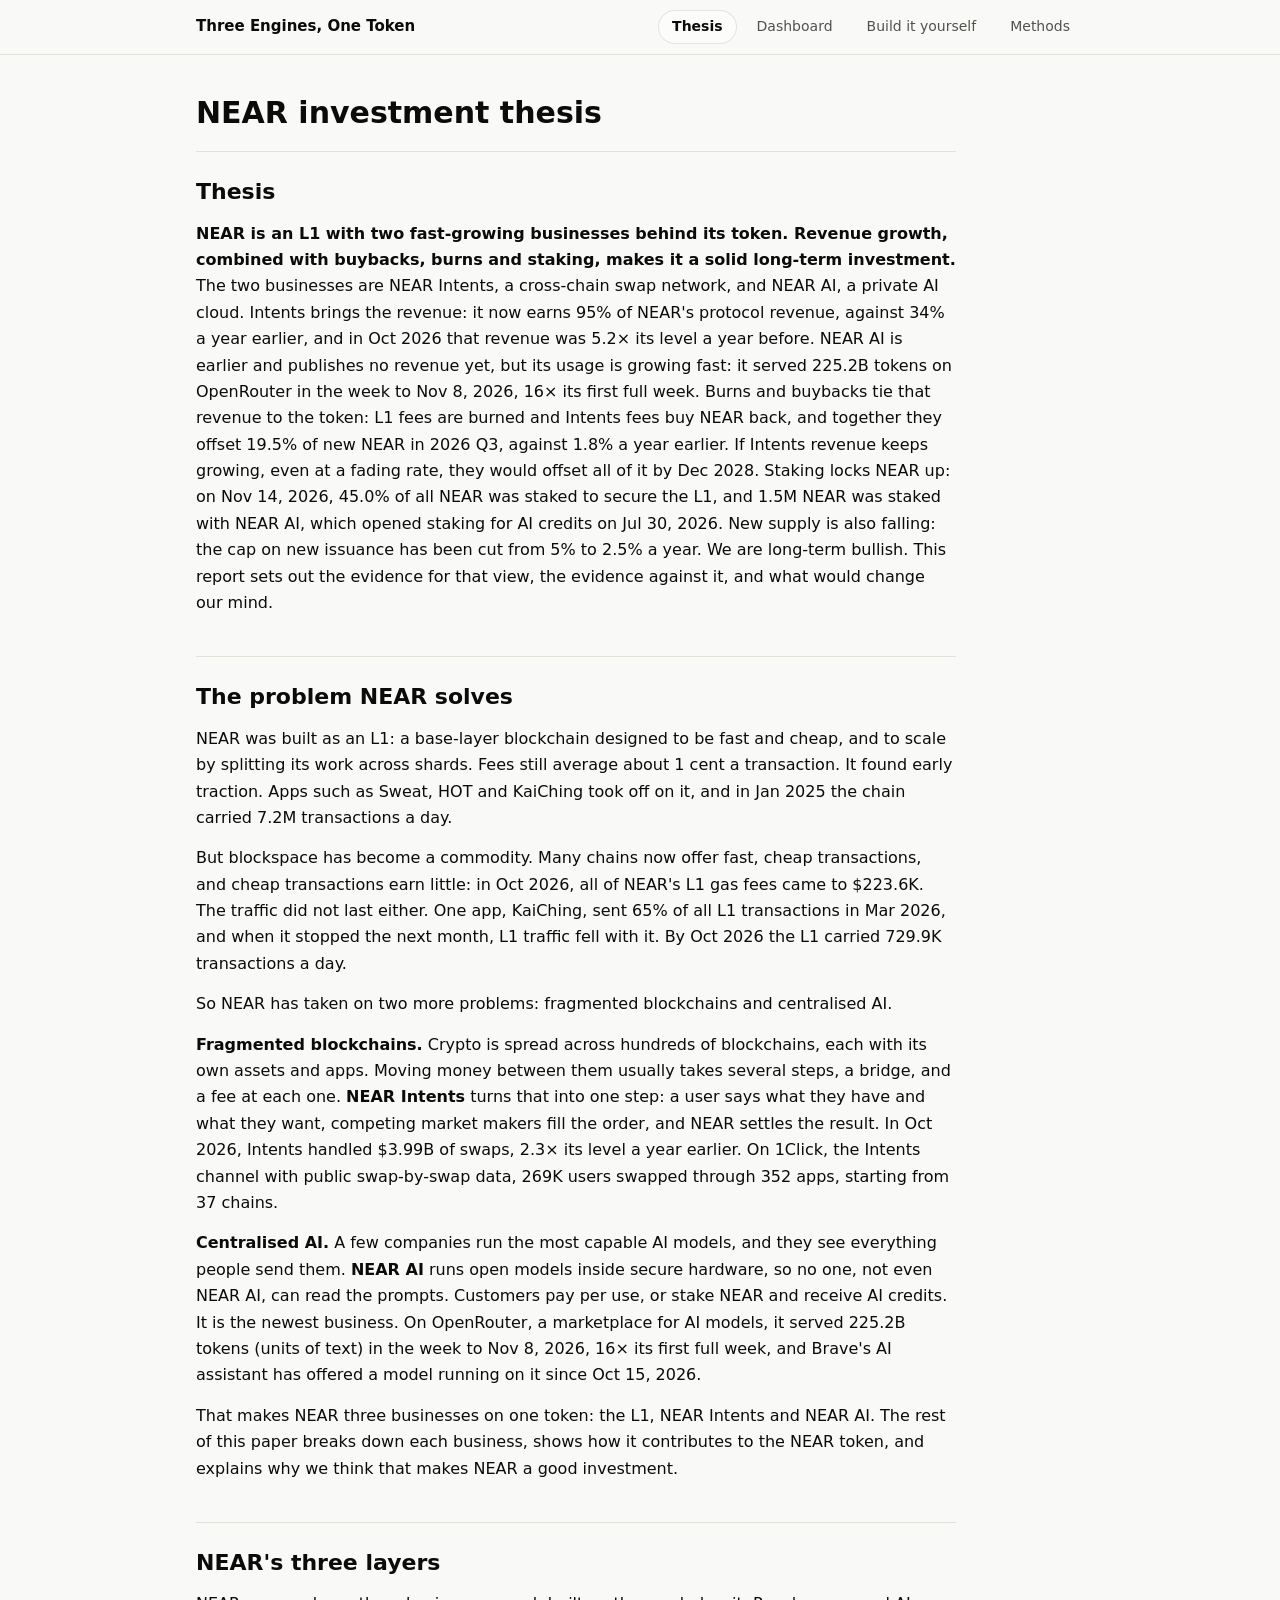
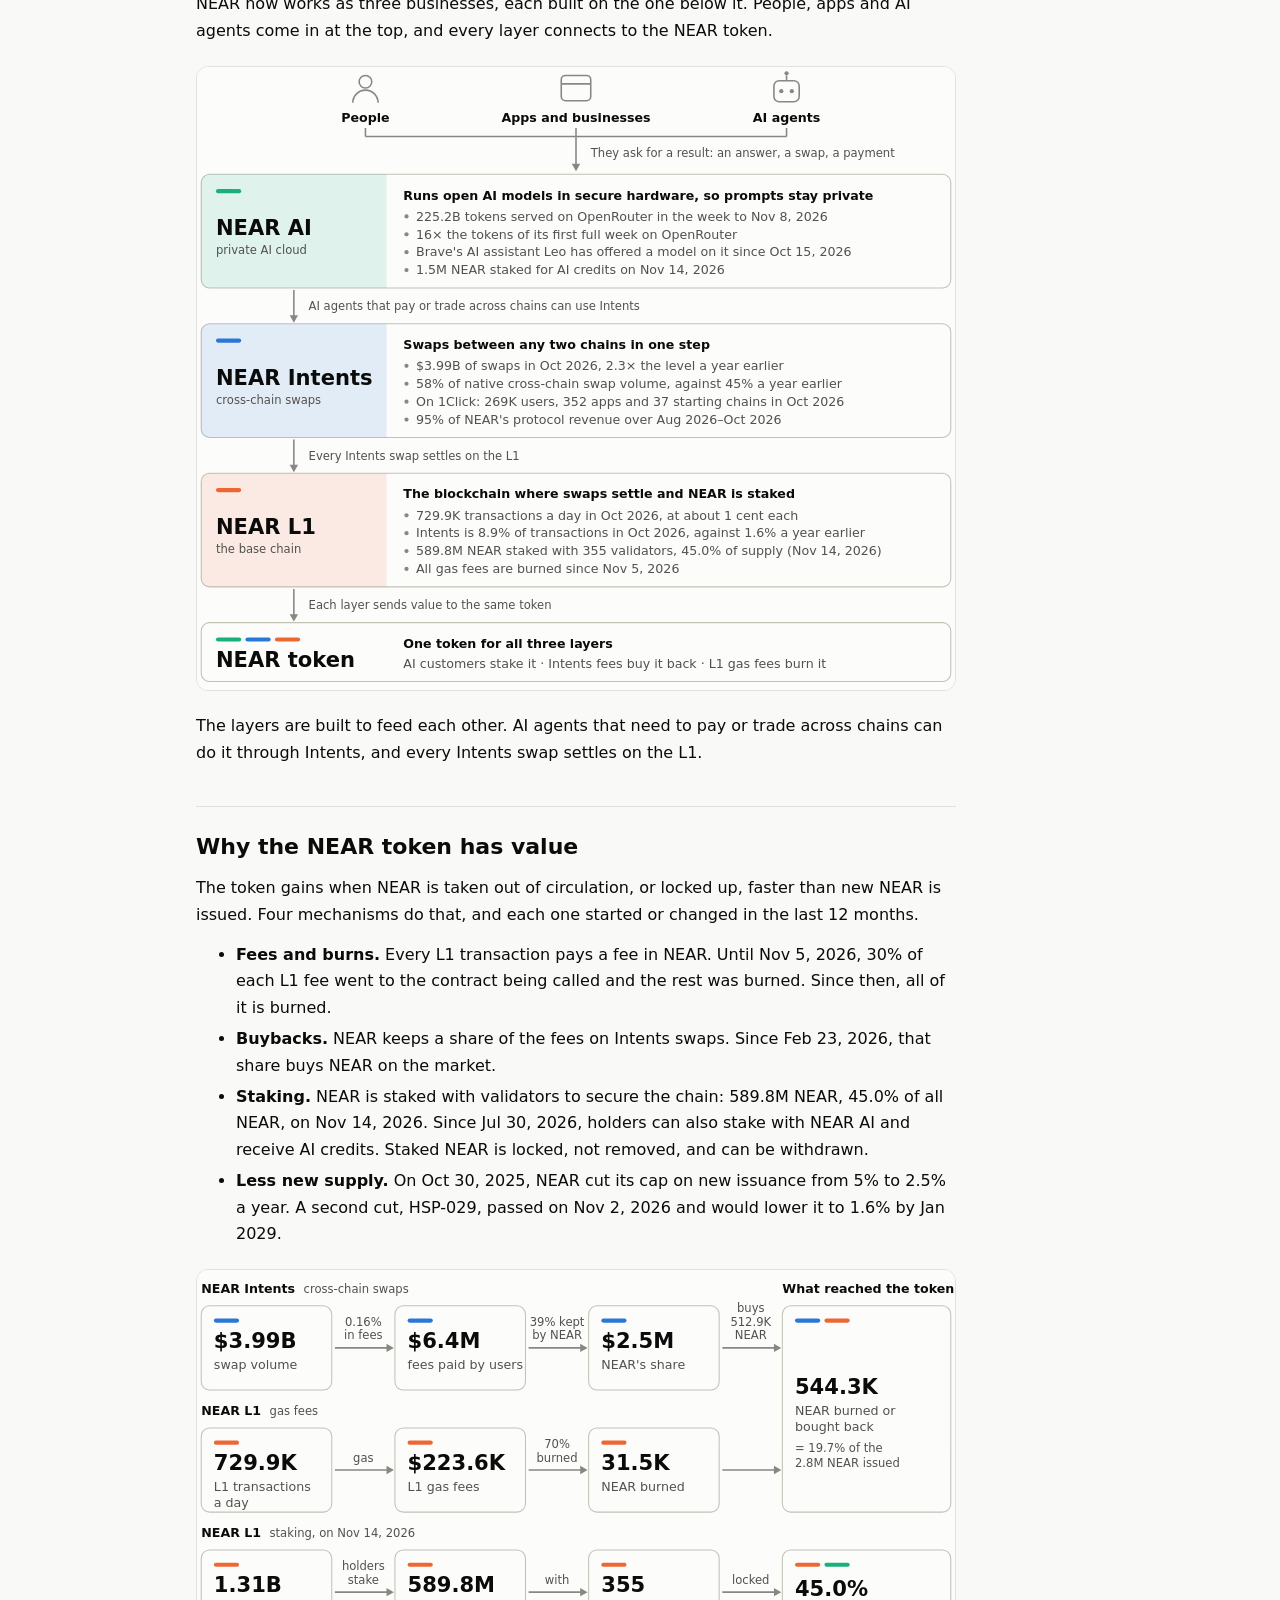
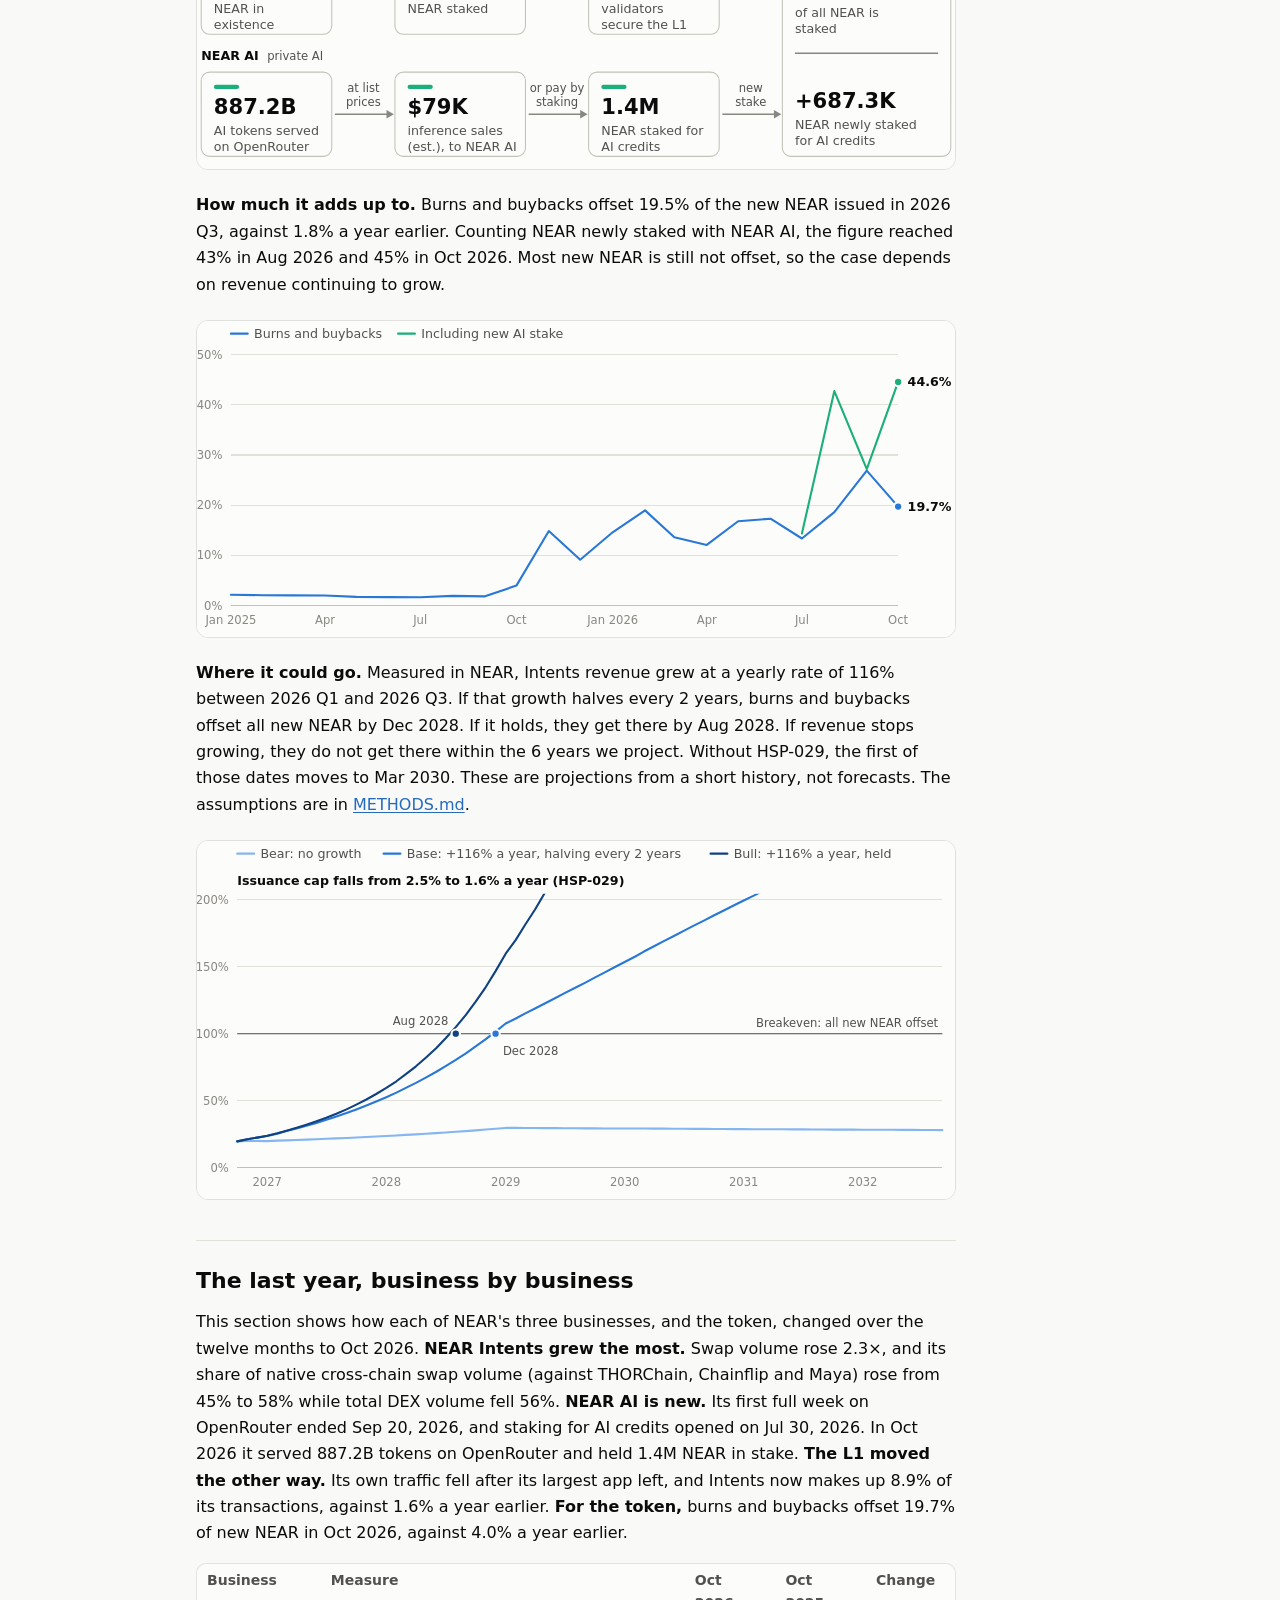
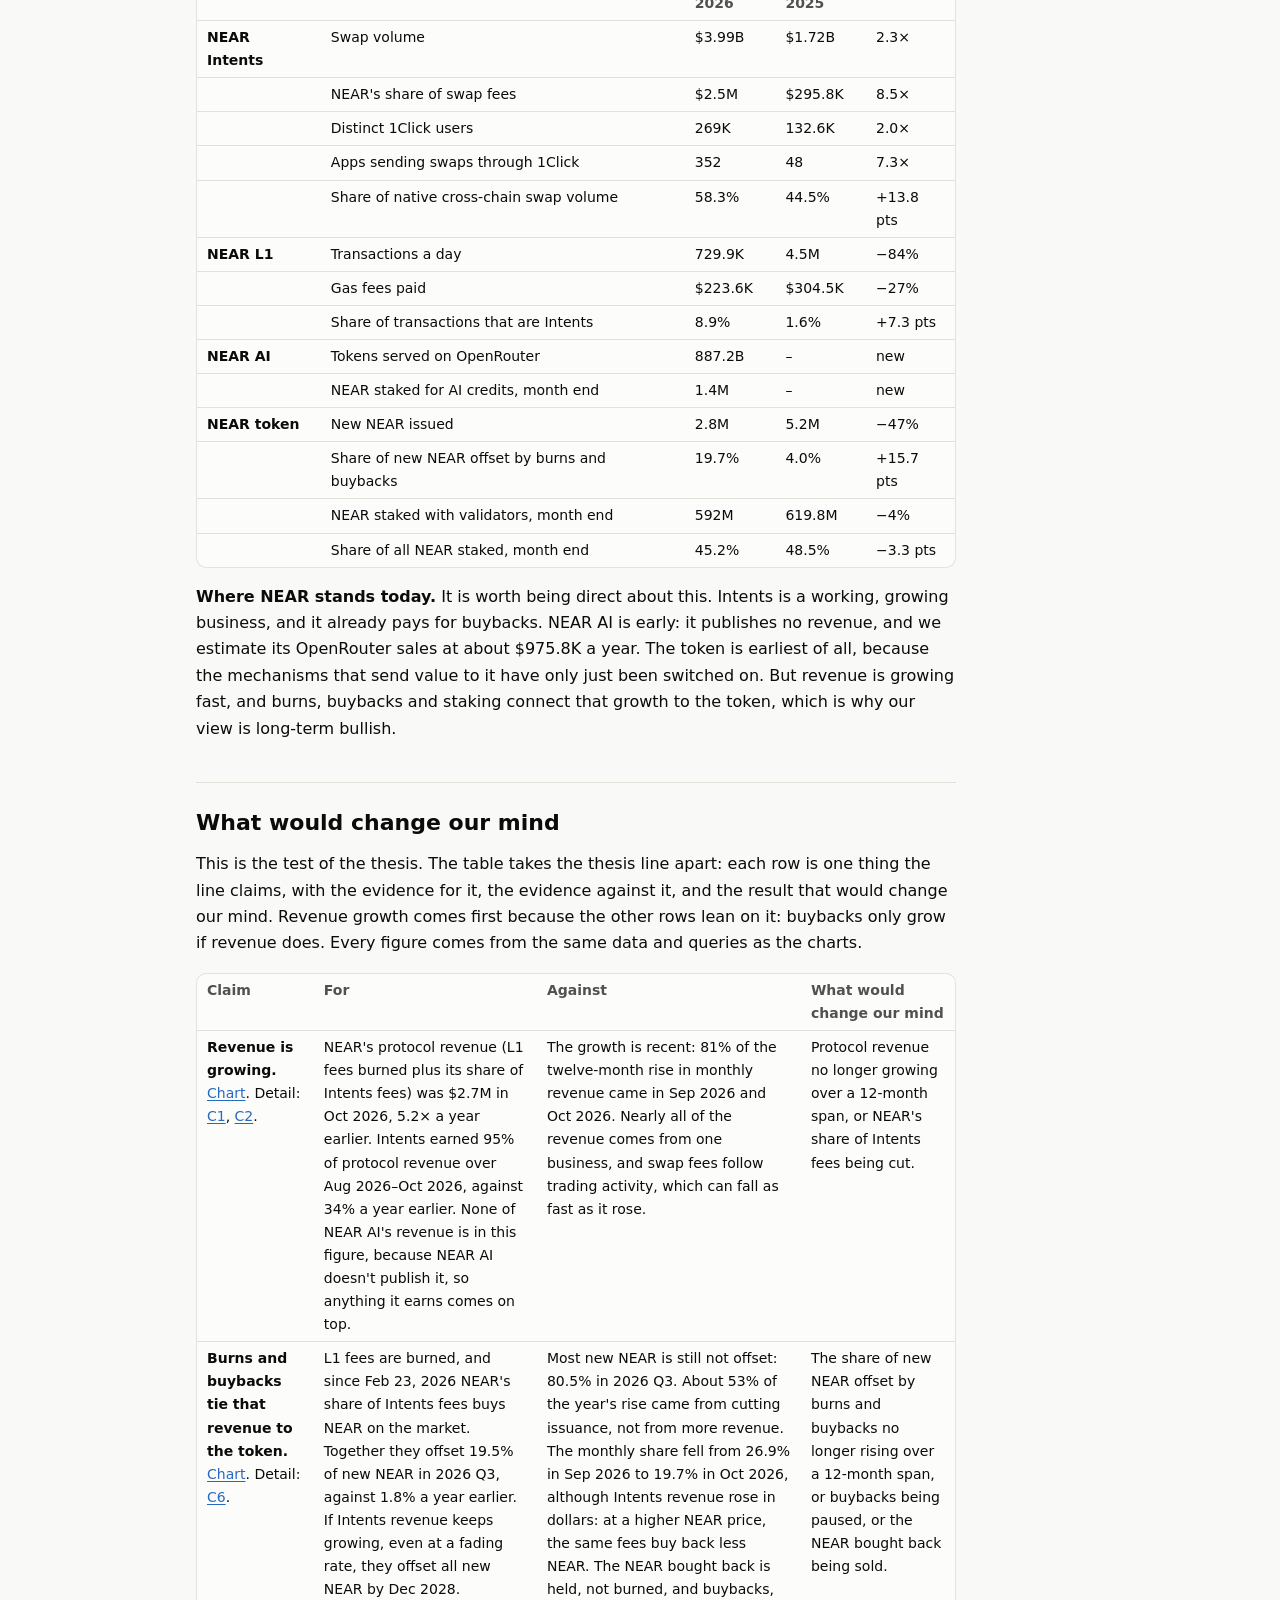
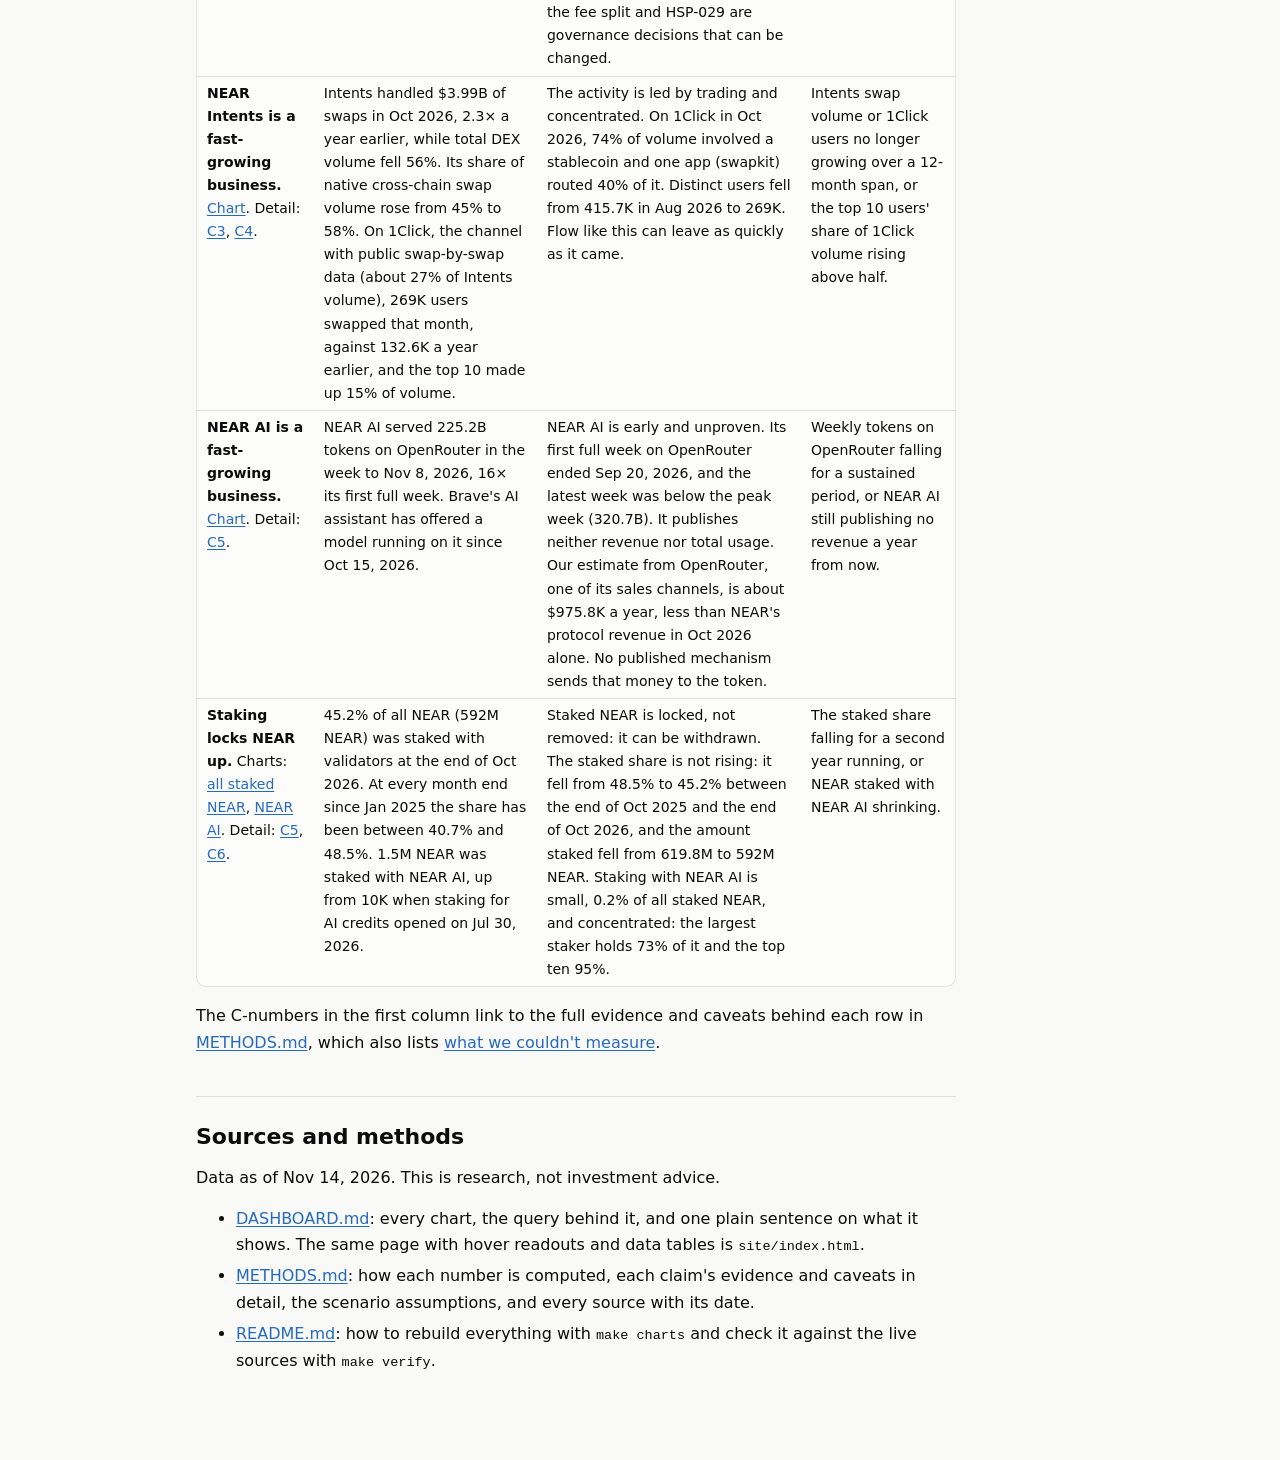
==== commit 336076c4: "Name the project: Three Engines, One Token The README title, the site's top bar and page title, and " ====
--- a/site/index.html
+++ b/site/index.html
@@ -1,4 +1,4 @@
-<!doctype html><html lang="en"><head><meta charset="utf-8"><meta name="viewport" content="width=device-width, initial-scale=1"><title>NEAR Investment Thesis</title><meta name="description" content="An investment thesis on NEAR: the thesis, every chart with the query behind it, the methods, and one command that rebuilds all of it from raw data."><link rel="stylesheet" href="style.css"><style>:root{color-scheme:light;--surface:#fcfcfb;--page:#f9f9f7;--text-1:#0b0b0b;--text-2:#52514e;--muted:#898781;--grid:#e1e0d9;--axis:#c3c2b7;--border:rgba(11,11,11,0.10);--wash:rgba(11,11,11,0.05);--link:#256abf;--c-intents:#2a78d6;--c-l1:#eb6834;--c-ai:#1baf7a;--c-kaiching:#eda100;--c-hot:#e87ba4;--c-agg:#008300;--c-rest:#b5b3aa;--c-ink:#52514e;--c-o1:#86b6ef;--c-o2:#2a78d6;--c-o3:#104281}@media (prefers-color-scheme: dark){:root:not([data-theme="light"]){color-scheme:dark;--surface:#1a1a19;--page:#0d0d0d;--text-1:#f0efec;--text-2:#c3c2b7;--muted:#898781;--grid:#2c2c2a;--axis:#383835;--border:rgba(255,255,255,0.10);--wash:rgba(255,255,255,0.07);--link:#86b6ef;--c-intents:#3987e5;--c-l1:#d95926;--c-ai:#199e70;--c-kaiching:#c98500;--c-hot:#d55181;--c-agg:#008300;--c-rest:#5f5e59;--c-ink:#c3c2b7;--c-o1:#184f95;--c-o2:#3987e5;--c-o3:#9ec5f4}}:root[data-theme="dark"]{color-scheme:dark;--surface:#1a1a19;--page:#0d0d0d;--text-1:#f0efec;--text-2:#c3c2b7;--muted:#898781;--grid:#2c2c2a;--axis:#383835;--border:rgba(255,255,255,0.10);--wash:rgba(255,255,255,0.07);--link:#86b6ef;--c-intents:#3987e5;--c-l1:#d95926;--c-ai:#199e70;--c-kaiching:#c98500;--c-hot:#d55181;--c-agg:#008300;--c-rest:#5f5e59;--c-ink:#c3c2b7;--c-o1:#184f95;--c-o2:#3987e5;--c-o3:#9ec5f4}.c-bg{fill:var(--surface)}.c-grid{stroke:var(--grid);stroke-width:1;shape-rendering:crispEdges}.c-axis{stroke:var(--axis);stroke-width:1;shape-rendering:crispEdges}svg text{font-family:system-ui, -apple-system, "Segoe UI", sans-serif}.c-tick{fill:var(--muted);font-size:11px;font-variant-numeric:tabular-nums}.c-lbl{fill:var(--text-2);font-size:12px}.c-sm{fill:var(--text-2);font-size:11px}.c-val{fill:var(--text-1);font-size:12px;font-weight:600}.c-big{fill:var(--text-1);font-size:20px;font-weight:600}.c-head{fill:var(--text-1);font-size:12px;font-weight:600}.c-ref{stroke:var(--text-2);stroke-width:1}.c-event{stroke:var(--axis);stroke-width:1}.c-line{fill:none;stroke-width:2;stroke-linejoin:round;stroke-linecap:round}.c-dash{stroke-dasharray:6 4}.c-ring{stroke:var(--surface);stroke-width:2}.c-node{fill:var(--surface);stroke:var(--axis);stroke-width:1}.c-arrow{stroke:var(--muted);stroke-width:1.5;fill:none}.c-head-fill{fill:var(--muted)}.c-hl{fill:var(--wash)}.f-intents{fill:var(--c-intents)}.k-intents{stroke:var(--c-intents)}.f-l1{fill:var(--c-l1)}.k-l1{stroke:var(--c-l1)}.f-ai{fill:var(--c-ai)}.k-ai{stroke:var(--c-ai)}.f-kaiching{fill:var(--c-kaiching)}.k-kaiching{stroke:var(--c-kaiching)}.f-hot{fill:var(--c-hot)}.k-hot{stroke:var(--c-hot)}.f-agg{fill:var(--c-agg)}.k-agg{stroke:var(--c-agg)}.f-rest{fill:var(--c-rest)}.k-rest{stroke:var(--c-rest)}.f-ink{fill:var(--c-ink)}.k-ink{stroke:var(--c-ink)}.f-o1{fill:var(--c-o1)}.k-o1{stroke:var(--c-o1)}.f-o2{fill:var(--c-o2)}.k-o2{stroke:var(--c-o2)}.f-o3{fill:var(--c-o3)}.k-o3{stroke:var(--c-o3)}</style></head><body><nav class="tabs" aria-label="Parts of this site"><div class="tabs-in"><span class="brand">NEAR Investment Thesis</span><a href="#thesis" data-tab="thesis">Thesis</a><a href="#dashboard" data-tab="dashboard">Dashboard</a><a href="#build" data-tab="build">Build it yourself</a><a href="#methods" data-tab="methods">Methods</a></div></nav><main><section class="tab prose" id="thesis"><h1 id="t-near-investment-thesis">NEAR investment thesis</h1><h2 id="t-thesis">Thesis</h2><p><strong>NEAR is an L1 with two fast-growing businesses behind its token. Revenue growth, combined with buybacks, burns and staking, makes it a solid long-term investment.</strong> The two businesses are NEAR Intents, a cross-chain swap network, and NEAR AI, a private AI cloud. Intents brings the revenue: it now earns 95% of NEAR&#x27;s protocol revenue, against 34% a year earlier, and in Oct 2026 that revenue was 5.2× its level a year before. NEAR AI is earlier and publishes no revenue yet, but its usage is growing fast: it served 225.2B tokens on OpenRouter in the week to Nov 8, 2026, 16× its first full week. Burns and buybacks tie that revenue to the token: L1 fees are burned and Intents fees buy NEAR back, and together they offset 19.5% of new NEAR in 2026 Q3, against 1.8% a year earlier. If Intents revenue keeps growing, even at a fading rate, they would offset all of it by Dec 2028. Staking locks NEAR up: on Nov 14, 2026, 45.0% of all NEAR was staked to secure the L1, and 1.5M NEAR was staked with NEAR AI, which opened staking for AI credits on Jul 30, 2026. New supply is also falling: the cap on new issuance has been cut from 5% to 2.5% a year. We are long-term bullish. This report sets out the evidence for that view, the evidence against it, and what would change our mind.</p><h2 id="t-the-problem-near-solves">The problem NEAR solves</h2><p>NEAR was built as an L1: a base-layer blockchain designed to be fast and cheap, and to scale by splitting its work across shards. Fees still average about 1 cent a transaction. It found early traction. Apps such as Sweat, HOT and KaiChing took off on it, and in Jan 2025 the chain carried 7.2M transactions a day.</p><p>But blockspace has become a commodity. Many chains now offer fast, cheap transactions, and cheap transactions earn little: in Oct 2026, all of NEAR&#x27;s L1 gas fees came to $223.6K. The traffic did not last either. One app, KaiChing, sent 65% of all L1 transactions in Mar 2026, and when it stopped the next month, L1 traffic fell with it. By Oct 2026 the L1 carried 729.9K transactions a day.</p><p>So NEAR has taken on two more problems: fragmented blockchains and centralised AI.</p><p><strong>Fragmented blockchains.</strong> Crypto is spread across hundreds of blockchains, each with its own assets and apps. Moving money between them usually takes several steps, a bridge, and a fee at each one. <strong>NEAR Intents</strong> turns that into one step: a user says what they have and what they want, competing market makers fill the order, and NEAR settles the result. In Oct 2026, Intents handled $3.99B of swaps, 2.3× its level a year earlier. On 1Click, the Intents channel with public swap-by-swap data, 269K users swapped through 352 apps, starting from 37 chains.</p><p><strong>Centralised AI.</strong> A few companies run the most capable AI models, and they see everything people send them. <strong>NEAR AI</strong> runs open models inside secure hardware, so no one, not even NEAR AI, can read the prompts. Customers pay per use, or stake NEAR and receive AI credits. It is the newest business. On OpenRouter, a marketplace for AI models, it served 225.2B tokens (units of text) in the week to Nov 8, 2026, 16× its first full week, and Brave&#x27;s AI assistant has offered a model running on it since Oct 15, 2026.</p><p>That makes NEAR three businesses on one token: the L1, NEAR Intents and NEAR AI. The rest of this paper breaks down each business, shows how it contributes to the NEAR token, and explains why we think that makes NEAR a good investment.</p><h2 id="t-nears-three-layers">NEAR&#x27;s three layers</h2><p>NEAR now works as three businesses, each built on the one below it. People, apps and AI agents come in at the top, and every layer connects to the NEAR token.</p><figure><img alt="NEAR&#x27;s three layers, and the token they share" src="charts/three-layers.svg"></figure><p>The layers are built to feed each other. AI agents that need to pay or trade across chains can do it through Intents, and every Intents swap settles on the L1.</p><h2 id="t-why-the-near-token-has-value">Why the NEAR token has value</h2><p>The token gains when NEAR is taken out of circulation, or locked up, faster than new NEAR is issued. Four mechanisms do that, and each one started or changed in the last 12 months.</p><ul><li><strong>Fees and burns.</strong> Every L1 transaction pays a fee in NEAR. Until Nov 5, 2026, 30% of each L1 fee went to the contract being called and the rest was burned. Since then, all of it is burned.</li><li><strong>Buybacks.</strong> NEAR keeps a share of the fees on Intents swaps. Since Feb 23, 2026, that share buys NEAR on the market.</li><li><strong>Staking.</strong> NEAR is staked with validators to secure the chain: 589.8M NEAR, 45.0% of all NEAR, on Nov 14, 2026. Since Jul 30, 2026, holders can also stake with NEAR AI and receive AI credits. Staked NEAR is locked, not removed, and can be withdrawn.</li><li><strong>Less new supply.</strong> On Oct 30, 2025, NEAR cut its cap on new issuance from 5% to 2.5% a year. A second cut, HSP-029, passed on Nov 2, 2026 and would lower it to 1.6% by Jan 2029.</li></ul><figure><img alt="Follow the money: what each layer earned, how much NEAR is staked, and what reached the token" src="charts/money-flow.svg"></figure><p><strong>How much it adds up to.</strong> Burns and buybacks offset 19.5% of the new NEAR issued in 2026 Q3, against 1.8% a year earlier. Counting NEAR newly staked with NEAR AI, the figure reached 43% in Aug 2026 and 45% in Oct 2026. Most new NEAR is still not offset, so the case depends on revenue continuing to grow.</p><figure><img alt="Share of new NEAR offset by burns and buybacks, monthly" src="charts/c6-ratio.svg"></figure><p><strong>Where it could go.</strong> Measured in NEAR, Intents revenue grew at a yearly rate of 116% between 2026 Q1 and 2026 Q3. If that growth halves every 2 years, burns and buybacks offset all new NEAR by Dec 2028. If it holds, they get there by Aug 2028. If revenue stops growing, they do not get there within the 6 years we project. Without HSP-029, the first of those dates moves to Mar 2030. These are projections from a short history, not forecasts. The assumptions are in <a href="#m-scenarios">METHODS.md</a>.</p><figure><img alt="Where it could go: share of new NEAR offset by burns and buybacks, projected with HSP-029" src="charts/scenarios-hsp.svg"></figure><h2 id="t-the-last-year-business-by-business">The last year, business by business</h2><p>This section shows how each of NEAR&#x27;s three businesses, and the token, changed over the twelve months to Oct 2026. <strong>NEAR Intents grew the most.</strong> Swap volume rose 2.3×, and its share of native cross-chain swap volume (against THORChain, Chainflip and Maya) rose from 45% to 58% while total DEX volume fell 56%. <strong>NEAR AI is new.</strong> Its first full week on OpenRouter ended Sep 20, 2026, and staking for AI credits opened on Jul 30, 2026. In Oct 2026 it served 887.2B tokens on OpenRouter and held 1.4M NEAR in stake. <strong>The L1 moved the other way.</strong> Its own traffic fell after its largest app left, and Intents now makes up 8.9% of its transactions, against 1.6% a year earlier. <strong>For the token,</strong> burns and buybacks offset 19.7% of new NEAR in Oct 2026, against 4.0% a year earlier.</p><div class="table-wrap"><table><thead><tr><th>Business</th><th>Measure</th><th>Oct 2026</th><th>Oct 2025</th><th>Change</th></tr></thead><tbody><tr><td><strong>NEAR Intents</strong></td><td>Swap volume</td><td>$3.99B</td><td>$1.72B</td><td>2.3×</td></tr><tr><td></td><td>NEAR&#x27;s share of swap fees</td><td>$2.5M</td><td>$295.8K</td><td>8.5×</td></tr><tr><td></td><td>Distinct 1Click users</td><td>269K</td><td>132.6K</td><td>2.0×</td></tr><tr><td></td><td>Apps sending swaps through 1Click</td><td>352</td><td>48</td><td>7.3×</td></tr><tr><td></td><td>Share of native cross-chain swap volume</td><td>58.3%</td><td>44.5%</td><td>+13.8 pts</td></tr><tr><td><strong>NEAR L1</strong></td><td>Transactions a day</td><td>729.9K</td><td>4.5M</td><td>−84%</td></tr><tr><td></td><td>Gas fees paid</td><td>$223.6K</td><td>$304.5K</td><td>−27%</td></tr><tr><td></td><td>Share of transactions that are Intents</td><td>8.9%</td><td>1.6%</td><td>+7.3 pts</td></tr><tr><td><strong>NEAR AI</strong></td><td>Tokens served on OpenRouter</td><td>887.2B</td><td>–</td><td>new</td></tr><tr><td></td><td>NEAR staked for AI credits, month end</td><td>1.4M</td><td>–</td><td>new</td></tr><tr><td><strong>NEAR token</strong></td><td>New NEAR issued</td><td>2.8M</td><td>5.2M</td><td>−47%</td></tr><tr><td></td><td>Share of new NEAR offset by burns and buybacks</td><td>19.7%</td><td>4.0%</td><td>+15.7 pts</td></tr><tr><td></td><td>NEAR staked with validators, month end</td><td>592M</td><td>619.8M</td><td>−4%</td></tr><tr><td></td><td>Share of all NEAR staked, month end</td><td>45.2%</td><td>48.5%</td><td>−3.3 pts</td></tr></tbody></table></div><p><strong>Where NEAR stands today.</strong> It is worth being direct about this. Intents is a working, growing business, and it already pays for buybacks. NEAR AI is early: it publishes no revenue, and we estimate its OpenRouter sales at about $975.8K a year. The token is earliest of all, because the mechanisms that send value to it have only just been switched on. But revenue is growing fast, and burns, buybacks and staking connect that growth to the token, which is why our view is long-term bullish.</p><h2 id="t-what-would-change-our-mind">What would change our mind</h2><p>This is the test of the thesis. The table takes the thesis line apart: each row is one thing the line claims, with the evidence for it, the evidence against it, and the result that would change our mind. Revenue growth comes first because the other rows lean on it: buybacks only grow if revenue does. Every figure comes from the same data and queries as the charts.</p><div class="table-wrap"><table><thead><tr><th>Claim</th><th>For</th><th>Against</th><th>What would change our mind</th></tr></thead><tbody><tr><td><strong>Revenue is growing.</strong> <a href="#c1-revenue">Chart</a>. Detail: <a href="#m-c1-most-of-nears-revenue-now-comes-from-beyond-the-l1">C1</a>, <a href="#m-c2-the-l1-is-becoming-intents-settlement-layer">C2</a>.</td><td>NEAR&#x27;s protocol revenue (L1 fees burned plus its share of Intents fees) was $2.7M in Oct 2026, 5.2× a year earlier. Intents earned 95% of protocol revenue over Aug 2026–Oct 2026, against 34% a year earlier. None of NEAR AI&#x27;s revenue is in this figure, because NEAR AI doesn&#x27;t publish it, so anything it earns comes on top.</td><td>The growth is recent: 81% of the twelve-month rise in monthly revenue came in Sep 2026 and Oct 2026. Nearly all of the revenue comes from one business, and swap fees follow trading activity, which can fall as fast as it rose.</td><td>Protocol revenue no longer growing over a 12-month span, or NEAR&#x27;s share of Intents fees being cut.</td></tr><tr><td><strong>Burns and buybacks tie that revenue to the token.</strong> <a href="#c6-ratio">Chart</a>. Detail: <a href="#m-c6-the-share-of-value-reaching-the-token-is-rising">C6</a>.</td><td>L1 fees are burned, and since Feb 23, 2026 NEAR&#x27;s share of Intents fees buys NEAR on the market. Together they offset 19.5% of new NEAR in 2026 Q3, against 1.8% a year earlier. If Intents revenue keeps growing, even at a fading rate, they offset all new NEAR by Dec 2028.</td><td>Most new NEAR is still not offset: 80.5% in 2026 Q3. About 53% of the year&#x27;s rise came from cutting issuance, not from more revenue. The monthly share fell from 26.9% in Sep 2026 to 19.7% in Oct 2026, although Intents revenue rose in dollars: at a higher NEAR price, the same fees buy back less NEAR. The NEAR bought back is held, not burned, and buybacks, the fee split and HSP-029 are governance decisions that can be changed.</td><td>The share of new NEAR offset by burns and buybacks no longer rising over a 12-month span, or buybacks being paused, or the NEAR bought back being sold.</td></tr><tr><td><strong>NEAR Intents is a fast-growing business.</strong> <a href="#c3-volume">Chart</a>. Detail: <a href="#m-c3-intents-is-a-real-broad-based-growth-engine">C3</a>, <a href="#m-c4-intents-is-gaining-share-not-just-moving-with-the-market">C4</a>.</td><td>Intents handled $3.99B of swaps in Oct 2026, 2.3× a year earlier, while total DEX volume fell 56%. Its share of native cross-chain swap volume rose from 45% to 58%. On 1Click, the channel with public swap-by-swap data (about 27% of Intents volume), 269K users swapped that month, against 132.6K a year earlier, and the top 10 made up 15% of volume.</td><td>The activity is led by trading and concentrated. On 1Click in Oct 2026, 74% of volume involved a stablecoin and one app (swapkit) routed 40% of it. Distinct users fell from 415.7K in Aug 2026 to 269K. Flow like this can leave as quickly as it came.</td><td>Intents swap volume or 1Click users no longer growing over a 12-month span, or the top 10 users&#x27; share of 1Click volume rising above half.</td></tr><tr><td><strong>NEAR AI is a fast-growing business.</strong> <a href="#c5-tokens">Chart</a>. Detail: <a href="#m-c5-near-ai-is-a-working-third-layer">C5</a>.</td><td>NEAR AI served 225.2B tokens on OpenRouter in the week to Nov 8, 2026, 16× its first full week. Brave&#x27;s AI assistant has offered a model running on it since Oct 15, 2026.</td><td>NEAR AI is early and unproven. Its first full week on OpenRouter ended Sep 20, 2026, and the latest week was below the peak week (320.7B). It publishes neither revenue nor total usage. Our estimate from OpenRouter, one of its sales channels, is about $975.8K a year, less than NEAR&#x27;s protocol revenue in Oct 2026 alone. No published mechanism sends that money to the token.</td><td>Weekly tokens on OpenRouter falling for a sustained period, or NEAR AI still publishing no revenue a year from now.</td></tr><tr><td><strong>Staking locks NEAR up.</strong> Charts: <a href="#c6-staked">all staked NEAR</a>, <a href="#c5-stake">NEAR AI</a>. Detail: <a href="#m-c5-near-ai-is-a-working-third-layer">C5</a>, <a href="#m-c6-the-share-of-value-reaching-the-token-is-rising">C6</a>.</td><td>45.2% of all NEAR (592M NEAR) was staked with validators at the end of Oct 2026. At every month end since Jan 2025 the share has been between 40.7% and 48.5%. 1.5M NEAR was staked with NEAR AI, up from 10K when staking for AI credits opened on Jul 30, 2026.</td><td>Staked NEAR is locked, not removed: it can be withdrawn. The staked share is not rising: it fell from 48.5% to 45.2% between the end of Oct 2025 and the end of Oct 2026, and the amount staked fell from 619.8M to 592M NEAR. Staking with NEAR AI is small, 0.2% of all staked NEAR, and concentrated: the largest staker holds 73% of it and the top ten 95%.</td><td>The staked share falling for a second year running, or NEAR staked with NEAR AI shrinking.</td></tr></tbody></table></div><p>The C-numbers in the first column link to the full evidence and caveats behind each row in <a href="#m-the-evidence-in-detail-claim-by-claim">METHODS.md</a>, which also lists <a href="#m-what-we-couldnt-compute">what we couldn&#x27;t measure</a>.</p><h2 id="t-sources-and-methods">Sources and methods</h2><p>Data as of Nov 14, 2026. This is research, not investment advice.</p><ul><li><a href="#dashboard">DASHBOARD.md</a>: every chart, the query behind it, and one plain sentence on what it shows. The same page with hover readouts and data tables is <code>site/index.html</code>.</li><li><a href="#methods">METHODS.md</a>: how each number is computed, each claim&#x27;s evidence and caveats in detail, the scenario assumptions, and every source with its date.</li><li><a href="../README.md">README.md</a>: how to rebuild everything with <code>make charts</code> and check it against the live sources with <code>make verify</code>.</li></ul></section><section class="tab" id="dashboard"><header class="hero"><p class="kicker">Dashboard · NEAR HACKATHON, Investment Thesis track</p><h1>NEAR thesis dashboard</h1><p class="thesis">NEAR is an L1 with two fast-growing businesses behind its token. Revenue growth, combined with buybacks, burns and staking, makes it a solid long-term investment.</p><p class="asof">Every chart behind the thesis, with one plain sentence on what it shows and the query behind it. The sections follow the thesis table: one per claim, with the result that would change our mind. Data as of Nov 14, 2026. The argument is in <a href="#thesis">THESIS.md</a> and the methods in <a href="#methods">METHODS.md</a>. Hover a chart for values, or open its table.</p></header><nav class="toc"><a href="#overview">The thesis in two pictures</a><a href="#revenue">1. Revenue is growing</a><a href="#burns-and-buybacks">2. Burns and buybacks tie that revenue to the token</a><a href="#near-intents">3. NEAR Intents is a fast-growing business</a><a href="#near-ai">4. NEAR AI is a fast-growing business</a><a href="#staking">5. Staking locks NEAR up</a><a href="#near-l1">NEAR L1: activity on the base chain</a><a href="#sources">Sources</a></nav><section class="part" id="overview"><h2>The thesis in two pictures</h2><p class="lede">Who uses NEAR, what each layer does and how each one reaches the token; then what each layer earned in the latest complete month and how much of it reached the token.</p><article class="card" id="three-layers"><div class="card-head"><h3>NEAR&#x27;s three layers, and the token they share</h3><span class="badge">Methods: <a href="#m-c1-most-of-nears-revenue-now-comes-from-beyond-the-l1">C1</a>, <a href="#m-c2-the-l1-is-becoming-intents-settlement-layer">C2</a>, <a href="#m-c3-intents-is-a-real-broad-based-growth-engine">C3</a>, <a href="#m-c4-intents-is-gaining-share-not-just-moving-with-the-market">C4</a>, <a href="#m-c5-near-ai-is-a-working-third-layer">C5</a></span></div><p class="sentence">NEAR works as three layers on one token: NEAR AI served 225.2B tokens on OpenRouter in its latest week, NEAR Intents handled $3.99B of swaps in Oct 2026, and the NEAR L1 carried 729.9K transactions a day.</p><div class="chart-wrap"><svg viewBox="0 0 720 592" role="img" aria-labelledby="three-layers-t three-layers-d" class="chart" id="svg-three-layers"><title id="three-layers-t">NEAR&#x27;s three layers, and the token they share</title><desc id="three-layers-d">People, apps and AI agents reach NEAR through three layers. NEAR AI served 225.2B tokens on OpenRouter in the week to Nov 8, 2026. NEAR Intents handled $3.99B of swaps in Oct 2026. The NEAR L1 carried 729.9K transactions a day in Oct 2026 and held 589.8M staked NEAR on Nov 14, 2026. Each layer connects to the NEAR token: AI customers stake it, Intents fees buy it back, and L1 gas fees burn it.</desc><rect class="c-bg" width="720" height="592"/><circle cx="160" cy="14" r="6" class="c-arrow"/><path d="M148,34a12,12 0 0 1 24,0" class="c-arrow"/><rect x="346" y="8" width="28" height="24" rx="4" class="c-arrow"/><line x1="346" y1="16" x2="374" y2="16" class="c-arrow"/><rect x="548" y="13" width="24" height="20" rx="5" class="c-arrow"/><line x1="560" y1="13" x2="560" y2="8" class="c-arrow"/><circle cx="560" cy="6" r="2" class="c-head-fill"/><circle cx="555" cy="23" r="2" class="c-head-fill"/><circle cx="565" cy="23" r="2" class="c-head-fill"/><text x="160.0" y="52.0" class="c-head" text-anchor="middle">People</text><line x1="160" y1="58" x2="160" y2="66" class="c-arrow"/><text x="360.0" y="52.0" class="c-head" text-anchor="middle">Apps and businesses</text><line x1="360" y1="58" x2="360" y2="66" class="c-arrow"/><text x="560.0" y="52.0" class="c-head" text-anchor="middle">AI agents</text><line x1="560" y1="58" x2="560" y2="66" class="c-arrow"/><line x1="160" y1="66" x2="560" y2="66" class="c-arrow"/><line x1="360.0" y1="66.0" x2="360.0" y2="93.0" class="c-arrow"/><path d="M360.0,99.0l-4,-7h8z" class="c-head-fill"/><text x="374.0" y="86.0" class="c-sm" text-anchor="start">They ask for a result: an answer, a swap, a payment</text><rect x="4" y="102" width="712" height="108" rx="8" class="c-node"/><path d="M12,102H180V210H12A8,8 0 0 1 4,202V110A8,8 0 0 1 12,102Z" class="f-ai" fill-opacity="0.12"/><rect x="18" y="116" width="24" height="4" rx="2" class="f-ai"/><text x="18.0" y="160.0" class="c-big" text-anchor="start">NEAR AI</text><text x="18.0" y="178.0" class="c-sm" text-anchor="start">private AI cloud</text><text x="196.0" y="126.0" class="c-head" text-anchor="start">Runs open AI models in secure hardware, so prompts stay private</text><circle cx="199" cy="142" r="2" class="c-head-fill"/><text x="208.0" y="146.0" class="c-lbl" text-anchor="start">225.2B tokens served on OpenRouter in the week to Nov 8, 2026</text><circle cx="199" cy="159" r="2" class="c-head-fill"/><text x="208.0" y="163.0" class="c-lbl" text-anchor="start">16× the tokens of its first full week on OpenRouter</text><circle cx="199" cy="176" r="2" class="c-head-fill"/><text x="208.0" y="180.0" class="c-lbl" text-anchor="start">Brave&#x27;s AI assistant Leo has offered a model on it since Oct 15, 2026</text><circle cx="199" cy="193" r="2" class="c-head-fill"/><text x="208.0" y="197.0" class="c-lbl" text-anchor="start">1.5M NEAR staked for AI credits on Nov 14, 2026</text><line x1="92.0" y1="212.0" x2="92.0" y2="237.0" class="c-arrow"/><path d="M92.0,243.0l-4,-7h8z" class="c-head-fill"/><text x="106.0" y="231.0" class="c-sm" text-anchor="start">AI agents that pay or trade across chains can use Intents</text><rect x="4" y="244" width="712" height="108" rx="8" class="c-node"/><path d="M12,244H180V352H12A8,8 0 0 1 4,344V252A8,8 0 0 1 12,244Z" class="f-intents" fill-opacity="0.12"/><rect x="18" y="258" width="24" height="4" rx="2" class="f-intents"/><text x="18.0" y="302.0" class="c-big" text-anchor="start">NEAR Intents</text><text x="18.0" y="320.0" class="c-sm" text-anchor="start">cross-chain swaps</text><text x="196.0" y="268.0" class="c-head" text-anchor="start">Swaps between any two chains in one step</text><circle cx="199" cy="284" r="2" class="c-head-fill"/><text x="208.0" y="288.0" class="c-lbl" text-anchor="start">$3.99B of swaps in Oct 2026, 2.3× the level a year earlier</text><circle cx="199" cy="301" r="2" class="c-head-fill"/><text x="208.0" y="305.0" class="c-lbl" text-anchor="start">58% of native cross-chain swap volume, against 45% a year earlier</text><circle cx="199" cy="318" r="2" class="c-head-fill"/><text x="208.0" y="322.0" class="c-lbl" text-anchor="start">On 1Click: 269K users, 352 apps and 37 starting chains in Oct 2026</text><circle cx="199" cy="335" r="2" class="c-head-fill"/><text x="208.0" y="339.0" class="c-lbl" text-anchor="start">95% of NEAR&#x27;s protocol revenue over Aug 2026–Oct 2026</text><line x1="92.0" y1="354.0" x2="92.0" y2="379.0" class="c-arrow"/><path d="M92.0,385.0l-4,-7h8z" class="c-head-fill"/><text x="106.0" y="373.0" class="c-sm" text-anchor="start">Every Intents swap settles on the L1</text><rect x="4" y="386" width="712" height="108" rx="8" class="c-node"/><path d="M12,386H180V494H12A8,8 0 0 1 4,486V394A8,8 0 0 1 12,386Z" class="f-l1" fill-opacity="0.12"/><rect x="18" y="400" width="24" height="4" rx="2" class="f-l1"/><text x="18.0" y="444.0" class="c-big" text-anchor="start">NEAR L1</text><text x="18.0" y="462.0" class="c-sm" text-anchor="start">the base chain</text><text x="196.0" y="410.0" class="c-head" text-anchor="start">The blockchain where swaps settle and NEAR is staked</text><circle cx="199" cy="426" r="2" class="c-head-fill"/><text x="208.0" y="430.0" class="c-lbl" text-anchor="start">729.9K transactions a day in Oct 2026, at about 1 cent each</text><circle cx="199" cy="443" r="2" class="c-head-fill"/><text x="208.0" y="447.0" class="c-lbl" text-anchor="start">Intents is 8.9% of transactions in Oct 2026, against 1.6% a year earlier</text><circle cx="199" cy="460" r="2" class="c-head-fill"/><text x="208.0" y="464.0" class="c-lbl" text-anchor="start">589.8M NEAR staked with 355 validators, 45.0% of supply (Nov 14, 2026)</text><circle cx="199" cy="477" r="2" class="c-head-fill"/><text x="208.0" y="481.0" class="c-lbl" text-anchor="start">All gas fees are burned since Nov 5, 2026</text><line x1="92.0" y1="496.0" x2="92.0" y2="521.0" class="c-arrow"/><path d="M92.0,527.0l-4,-7h8z" class="c-head-fill"/><text x="106.0" y="515.0" class="c-sm" text-anchor="start">Each layer sends value to the same token</text><rect x="4" y="528" width="712" height="56" rx="8" class="c-node"/><rect x="18" y="542" width="24" height="4" rx="2" class="f-ai"/><rect x="46" y="542" width="24" height="4" rx="2" class="f-intents"/><rect x="74" y="542" width="24" height="4" rx="2" class="f-l1"/><text x="18.0" y="570.0" class="c-big" text-anchor="start">NEAR token</text><text x="196.0" y="552.0" class="c-head" text-anchor="start">One token for all three layers</text><text x="196.0" y="571.0" class="c-lbl" text-anchor="start">AI customers stake it · Intents fees buy it back · L1 gas fees burn it</text></svg></div><p class="note">The diagram shows how the layers stack, not how money moves; that is the next chart. Validator stake is one snapshot, on Nov 14, 2026. User, app and chain counts cover the 1Click channel only.</p><p class="meta"><span>Source: <a href="https://openrouter.ai/provider/near-ai">OpenRouter, NEAR AI provider page</a> (fetched 2026-11-14); <a href="https://revenue.near.org/">revenue.near.org</a> (fetched 2026-11-14); <a href="https://api.llama.fi">DefiLlama</a> (fetched 2026-11-14); <a href="https://explorer.near-intents.org/api/v0/transactions">NEAR Intents Explorer API</a>; NEAR BigQuery public dataset (bigquery-public-data.crypto_near_mainnet_us) (data through 2026-11-14); NEAR archival RPC (validator stake) (fetched 2026-11-14); <a href="https://near.ai/blog/near-ai-cloud-brings-private-inference-to-brave-leo">NEAR AI blog: private inference for Brave Leo</a> (checked 2026-11-06)</span><span>Data: <a href="../data/derived/headline_numbers.json"><code>data/derived/headline_numbers.json</code></a>, <a href="../data/manual/facts.yaml"><code>data/manual/facts.yaml</code></a></span><span>Code: <a href="../analysis/c1_revenue_mix.py"><code>analysis/c1_revenue_mix.py</code></a>, <a href="../analysis/c2_l1_settlement.py"><code>analysis/c2_l1_settlement.py</code></a>, <a href="../analysis/c3_intents_breadth.py"><code>analysis/c3_intents_breadth.py</code></a>, <a href="../analysis/c4_market_share.py"><code>analysis/c4_market_share.py</code></a>, <a href="../analysis/c5_near_ai.py"><code>analysis/c5_near_ai.py</code></a>, <a href="../fetch/rpc.py"><code>fetch/rpc.py</code></a>, <a href="../queries/l1_activity.sql"><code>queries/l1_activity.sql</code></a></span></p><details><summary>Query behind this chart: NEAR BigQuery SQL · OpenRouter · revenue.near.org · DefiLlama · NEAR Intents Explorer API · NEAR RPC</summary><p class="q-label">queries/l1_activity.sql (NEAR BigQuery)</p><pre><code>-- L1 activity since 2025-01-01, from one scan of the transactions table (two result shapes):
+<!doctype html><html lang="en"><head><meta charset="utf-8"><meta name="viewport" content="width=device-width, initial-scale=1"><title>Three Engines, One Token: a NEAR investment thesis</title><meta name="description" content="An investment thesis on NEAR: the thesis, every chart with the query behind it, the methods, and one command that rebuilds all of it from raw data."><link rel="stylesheet" href="style.css"><style>:root{color-scheme:light;--surface:#fcfcfb;--page:#f9f9f7;--text-1:#0b0b0b;--text-2:#52514e;--muted:#898781;--grid:#e1e0d9;--axis:#c3c2b7;--border:rgba(11,11,11,0.10);--wash:rgba(11,11,11,0.05);--link:#256abf;--c-intents:#2a78d6;--c-l1:#eb6834;--c-ai:#1baf7a;--c-kaiching:#eda100;--c-hot:#e87ba4;--c-agg:#008300;--c-rest:#b5b3aa;--c-ink:#52514e;--c-o1:#86b6ef;--c-o2:#2a78d6;--c-o3:#104281}@media (prefers-color-scheme: dark){:root:not([data-theme="light"]){color-scheme:dark;--surface:#1a1a19;--page:#0d0d0d;--text-1:#f0efec;--text-2:#c3c2b7;--muted:#898781;--grid:#2c2c2a;--axis:#383835;--border:rgba(255,255,255,0.10);--wash:rgba(255,255,255,0.07);--link:#86b6ef;--c-intents:#3987e5;--c-l1:#d95926;--c-ai:#199e70;--c-kaiching:#c98500;--c-hot:#d55181;--c-agg:#008300;--c-rest:#5f5e59;--c-ink:#c3c2b7;--c-o1:#184f95;--c-o2:#3987e5;--c-o3:#9ec5f4}}:root[data-theme="dark"]{color-scheme:dark;--surface:#1a1a19;--page:#0d0d0d;--text-1:#f0efec;--text-2:#c3c2b7;--muted:#898781;--grid:#2c2c2a;--axis:#383835;--border:rgba(255,255,255,0.10);--wash:rgba(255,255,255,0.07);--link:#86b6ef;--c-intents:#3987e5;--c-l1:#d95926;--c-ai:#199e70;--c-kaiching:#c98500;--c-hot:#d55181;--c-agg:#008300;--c-rest:#5f5e59;--c-ink:#c3c2b7;--c-o1:#184f95;--c-o2:#3987e5;--c-o3:#9ec5f4}.c-bg{fill:var(--surface)}.c-grid{stroke:var(--grid);stroke-width:1;shape-rendering:crispEdges}.c-axis{stroke:var(--axis);stroke-width:1;shape-rendering:crispEdges}svg text{font-family:system-ui, -apple-system, "Segoe UI", sans-serif}.c-tick{fill:var(--muted);font-size:11px;font-variant-numeric:tabular-nums}.c-lbl{fill:var(--text-2);font-size:12px}.c-sm{fill:var(--text-2);font-size:11px}.c-val{fill:var(--text-1);font-size:12px;font-weight:600}.c-big{fill:var(--text-1);font-size:20px;font-weight:600}.c-head{fill:var(--text-1);font-size:12px;font-weight:600}.c-ref{stroke:var(--text-2);stroke-width:1}.c-event{stroke:var(--axis);stroke-width:1}.c-line{fill:none;stroke-width:2;stroke-linejoin:round;stroke-linecap:round}.c-dash{stroke-dasharray:6 4}.c-ring{stroke:var(--surface);stroke-width:2}.c-node{fill:var(--surface);stroke:var(--axis);stroke-width:1}.c-arrow{stroke:var(--muted);stroke-width:1.5;fill:none}.c-head-fill{fill:var(--muted)}.c-hl{fill:var(--wash)}.f-intents{fill:var(--c-intents)}.k-intents{stroke:var(--c-intents)}.f-l1{fill:var(--c-l1)}.k-l1{stroke:var(--c-l1)}.f-ai{fill:var(--c-ai)}.k-ai{stroke:var(--c-ai)}.f-kaiching{fill:var(--c-kaiching)}.k-kaiching{stroke:var(--c-kaiching)}.f-hot{fill:var(--c-hot)}.k-hot{stroke:var(--c-hot)}.f-agg{fill:var(--c-agg)}.k-agg{stroke:var(--c-agg)}.f-rest{fill:var(--c-rest)}.k-rest{stroke:var(--c-rest)}.f-ink{fill:var(--c-ink)}.k-ink{stroke:var(--c-ink)}.f-o1{fill:var(--c-o1)}.k-o1{stroke:var(--c-o1)}.f-o2{fill:var(--c-o2)}.k-o2{stroke:var(--c-o2)}.f-o3{fill:var(--c-o3)}.k-o3{stroke:var(--c-o3)}</style></head><body><nav class="tabs" aria-label="Parts of this site"><div class="tabs-in"><span class="brand">Three Engines, One Token</span><a href="#thesis" data-tab="thesis">Thesis</a><a href="#dashboard" data-tab="dashboard">Dashboard</a><a href="#build" data-tab="build">Build it yourself</a><a href="#methods" data-tab="methods">Methods</a></div></nav><main><section class="tab prose" id="thesis"><h1 id="t-near-investment-thesis">NEAR investment thesis</h1><h2 id="t-thesis">Thesis</h2><p><strong>NEAR is an L1 with two fast-growing businesses behind its token. Revenue growth, combined with buybacks, burns and staking, makes it a solid long-term investment.</strong> The two businesses are NEAR Intents, a cross-chain swap network, and NEAR AI, a private AI cloud. Intents brings the revenue: it now earns 95% of NEAR&#x27;s protocol revenue, against 34% a year earlier, and in Oct 2026 that revenue was 5.2× its level a year before. NEAR AI is earlier and publishes no revenue yet, but its usage is growing fast: it served 225.2B tokens on OpenRouter in the week to Nov 8, 2026, 16× its first full week. Burns and buybacks tie that revenue to the token: L1 fees are burned and Intents fees buy NEAR back, and together they offset 19.5% of new NEAR in 2026 Q3, against 1.8% a year earlier. If Intents revenue keeps growing, even at a fading rate, they would offset all of it by Dec 2028. Staking locks NEAR up: on Nov 14, 2026, 45.0% of all NEAR was staked to secure the L1, and 1.5M NEAR was staked with NEAR AI, which opened staking for AI credits on Jul 30, 2026. New supply is also falling: the cap on new issuance has been cut from 5% to 2.5% a year. We are long-term bullish. This report sets out the evidence for that view, the evidence against it, and what would change our mind.</p><h2 id="t-the-problem-near-solves">The problem NEAR solves</h2><p>NEAR was built as an L1: a base-layer blockchain designed to be fast and cheap, and to scale by splitting its work across shards. Fees still average about 1 cent a transaction. It found early traction. Apps such as Sweat, HOT and KaiChing took off on it, and in Jan 2025 the chain carried 7.2M transactions a day.</p><p>But blockspace has become a commodity. Many chains now offer fast, cheap transactions, and cheap transactions earn little: in Oct 2026, all of NEAR&#x27;s L1 gas fees came to $223.6K. The traffic did not last either. One app, KaiChing, sent 65% of all L1 transactions in Mar 2026, and when it stopped the next month, L1 traffic fell with it. By Oct 2026 the L1 carried 729.9K transactions a day.</p><p>So NEAR has taken on two more problems: fragmented blockchains and centralised AI.</p><p><strong>Fragmented blockchains.</strong> Crypto is spread across hundreds of blockchains, each with its own assets and apps. Moving money between them usually takes several steps, a bridge, and a fee at each one. <strong>NEAR Intents</strong> turns that into one step: a user says what they have and what they want, competing market makers fill the order, and NEAR settles the result. In Oct 2026, Intents handled $3.99B of swaps, 2.3× its level a year earlier. On 1Click, the Intents channel with public swap-by-swap data, 269K users swapped through 352 apps, starting from 37 chains.</p><p><strong>Centralised AI.</strong> A few companies run the most capable AI models, and they see everything people send them. <strong>NEAR AI</strong> runs open models inside secure hardware, so no one, not even NEAR AI, can read the prompts. Customers pay per use, or stake NEAR and receive AI credits. It is the newest business. On OpenRouter, a marketplace for AI models, it served 225.2B tokens (units of text) in the week to Nov 8, 2026, 16× its first full week, and Brave&#x27;s AI assistant has offered a model running on it since Oct 15, 2026.</p><p>That makes NEAR three businesses on one token: the L1, NEAR Intents and NEAR AI. The rest of this paper breaks down each business, shows how it contributes to the NEAR token, and explains why we think that makes NEAR a good investment.</p><h2 id="t-nears-three-layers">NEAR&#x27;s three layers</h2><p>NEAR now works as three businesses, each built on the one below it. People, apps and AI agents come in at the top, and every layer connects to the NEAR token.</p><figure><img alt="NEAR&#x27;s three layers, and the token they share" src="charts/three-layers.svg"></figure><p>The layers are built to feed each other. AI agents that need to pay or trade across chains can do it through Intents, and every Intents swap settles on the L1.</p><h2 id="t-why-the-near-token-has-value">Why the NEAR token has value</h2><p>The token gains when NEAR is taken out of circulation, or locked up, faster than new NEAR is issued. Four mechanisms do that, and each one started or changed in the last 12 months.</p><ul><li><strong>Fees and burns.</strong> Every L1 transaction pays a fee in NEAR. Until Nov 5, 2026, 30% of each L1 fee went to the contract being called and the rest was burned. Since then, all of it is burned.</li><li><strong>Buybacks.</strong> NEAR keeps a share of the fees on Intents swaps. Since Feb 23, 2026, that share buys NEAR on the market.</li><li><strong>Staking.</strong> NEAR is staked with validators to secure the chain: 589.8M NEAR, 45.0% of all NEAR, on Nov 14, 2026. Since Jul 30, 2026, holders can also stake with NEAR AI and receive AI credits. Staked NEAR is locked, not removed, and can be withdrawn.</li><li><strong>Less new supply.</strong> On Oct 30, 2025, NEAR cut its cap on new issuance from 5% to 2.5% a year. A second cut, HSP-029, passed on Nov 2, 2026 and would lower it to 1.6% by Jan 2029.</li></ul><figure><img alt="Follow the money: what each layer earned, how much NEAR is staked, and what reached the token" src="charts/money-flow.svg"></figure><p><strong>How much it adds up to.</strong> Burns and buybacks offset 19.5% of the new NEAR issued in 2026 Q3, against 1.8% a year earlier. Counting NEAR newly staked with NEAR AI, the figure reached 43% in Aug 2026 and 45% in Oct 2026. Most new NEAR is still not offset, so the case depends on revenue continuing to grow.</p><figure><img alt="Share of new NEAR offset by burns and buybacks, monthly" src="charts/c6-ratio.svg"></figure><p><strong>Where it could go.</strong> Measured in NEAR, Intents revenue grew at a yearly rate of 116% between 2026 Q1 and 2026 Q3. If that growth halves every 2 years, burns and buybacks offset all new NEAR by Dec 2028. If it holds, they get there by Aug 2028. If revenue stops growing, they do not get there within the 6 years we project. Without HSP-029, the first of those dates moves to Mar 2030. These are projections from a short history, not forecasts. The assumptions are in <a href="#m-scenarios">METHODS.md</a>.</p><figure><img alt="Where it could go: share of new NEAR offset by burns and buybacks, projected with HSP-029" src="charts/scenarios-hsp.svg"></figure><h2 id="t-the-last-year-business-by-business">The last year, business by business</h2><p>This section shows how each of NEAR&#x27;s three businesses, and the token, changed over the twelve months to Oct 2026. <strong>NEAR Intents grew the most.</strong> Swap volume rose 2.3×, and its share of native cross-chain swap volume (against THORChain, Chainflip and Maya) rose from 45% to 58% while total DEX volume fell 56%. <strong>NEAR AI is new.</strong> Its first full week on OpenRouter ended Sep 20, 2026, and staking for AI credits opened on Jul 30, 2026. In Oct 2026 it served 887.2B tokens on OpenRouter and held 1.4M NEAR in stake. <strong>The L1 moved the other way.</strong> Its own traffic fell after its largest app left, and Intents now makes up 8.9% of its transactions, against 1.6% a year earlier. <strong>For the token,</strong> burns and buybacks offset 19.7% of new NEAR in Oct 2026, against 4.0% a year earlier.</p><div class="table-wrap"><table><thead><tr><th>Business</th><th>Measure</th><th>Oct 2026</th><th>Oct 2025</th><th>Change</th></tr></thead><tbody><tr><td><strong>NEAR Intents</strong></td><td>Swap volume</td><td>$3.99B</td><td>$1.72B</td><td>2.3×</td></tr><tr><td></td><td>NEAR&#x27;s share of swap fees</td><td>$2.5M</td><td>$295.8K</td><td>8.5×</td></tr><tr><td></td><td>Distinct 1Click users</td><td>269K</td><td>132.6K</td><td>2.0×</td></tr><tr><td></td><td>Apps sending swaps through 1Click</td><td>352</td><td>48</td><td>7.3×</td></tr><tr><td></td><td>Share of native cross-chain swap volume</td><td>58.3%</td><td>44.5%</td><td>+13.8 pts</td></tr><tr><td><strong>NEAR L1</strong></td><td>Transactions a day</td><td>729.9K</td><td>4.5M</td><td>−84%</td></tr><tr><td></td><td>Gas fees paid</td><td>$223.6K</td><td>$304.5K</td><td>−27%</td></tr><tr><td></td><td>Share of transactions that are Intents</td><td>8.9%</td><td>1.6%</td><td>+7.3 pts</td></tr><tr><td><strong>NEAR AI</strong></td><td>Tokens served on OpenRouter</td><td>887.2B</td><td>–</td><td>new</td></tr><tr><td></td><td>NEAR staked for AI credits, month end</td><td>1.4M</td><td>–</td><td>new</td></tr><tr><td><strong>NEAR token</strong></td><td>New NEAR issued</td><td>2.8M</td><td>5.2M</td><td>−47%</td></tr><tr><td></td><td>Share of new NEAR offset by burns and buybacks</td><td>19.7%</td><td>4.0%</td><td>+15.7 pts</td></tr><tr><td></td><td>NEAR staked with validators, month end</td><td>592M</td><td>619.8M</td><td>−4%</td></tr><tr><td></td><td>Share of all NEAR staked, month end</td><td>45.2%</td><td>48.5%</td><td>−3.3 pts</td></tr></tbody></table></div><p><strong>Where NEAR stands today.</strong> It is worth being direct about this. Intents is a working, growing business, and it already pays for buybacks. NEAR AI is early: it publishes no revenue, and we estimate its OpenRouter sales at about $975.8K a year. The token is earliest of all, because the mechanisms that send value to it have only just been switched on. But revenue is growing fast, and burns, buybacks and staking connect that growth to the token, which is why our view is long-term bullish.</p><h2 id="t-what-would-change-our-mind">What would change our mind</h2><p>This is the test of the thesis. The table takes the thesis line apart: each row is one thing the line claims, with the evidence for it, the evidence against it, and the result that would change our mind. Revenue growth comes first because the other rows lean on it: buybacks only grow if revenue does. Every figure comes from the same data and queries as the charts.</p><div class="table-wrap"><table><thead><tr><th>Claim</th><th>For</th><th>Against</th><th>What would change our mind</th></tr></thead><tbody><tr><td><strong>Revenue is growing.</strong> <a href="#c1-revenue">Chart</a>. Detail: <a href="#m-c1-most-of-nears-revenue-now-comes-from-beyond-the-l1">C1</a>, <a href="#m-c2-the-l1-is-becoming-intents-settlement-layer">C2</a>.</td><td>NEAR&#x27;s protocol revenue (L1 fees burned plus its share of Intents fees) was $2.7M in Oct 2026, 5.2× a year earlier. Intents earned 95% of protocol revenue over Aug 2026–Oct 2026, against 34% a year earlier. None of NEAR AI&#x27;s revenue is in this figure, because NEAR AI doesn&#x27;t publish it, so anything it earns comes on top.</td><td>The growth is recent: 81% of the twelve-month rise in monthly revenue came in Sep 2026 and Oct 2026. Nearly all of the revenue comes from one business, and swap fees follow trading activity, which can fall as fast as it rose.</td><td>Protocol revenue no longer growing over a 12-month span, or NEAR&#x27;s share of Intents fees being cut.</td></tr><tr><td><strong>Burns and buybacks tie that revenue to the token.</strong> <a href="#c6-ratio">Chart</a>. Detail: <a href="#m-c6-the-share-of-value-reaching-the-token-is-rising">C6</a>.</td><td>L1 fees are burned, and since Feb 23, 2026 NEAR&#x27;s share of Intents fees buys NEAR on the market. Together they offset 19.5% of new NEAR in 2026 Q3, against 1.8% a year earlier. If Intents revenue keeps growing, even at a fading rate, they offset all new NEAR by Dec 2028.</td><td>Most new NEAR is still not offset: 80.5% in 2026 Q3. About 53% of the year&#x27;s rise came from cutting issuance, not from more revenue. The monthly share fell from 26.9% in Sep 2026 to 19.7% in Oct 2026, although Intents revenue rose in dollars: at a higher NEAR price, the same fees buy back less NEAR. The NEAR bought back is held, not burned, and buybacks, the fee split and HSP-029 are governance decisions that can be changed.</td><td>The share of new NEAR offset by burns and buybacks no longer rising over a 12-month span, or buybacks being paused, or the NEAR bought back being sold.</td></tr><tr><td><strong>NEAR Intents is a fast-growing business.</strong> <a href="#c3-volume">Chart</a>. Detail: <a href="#m-c3-intents-is-a-real-broad-based-growth-engine">C3</a>, <a href="#m-c4-intents-is-gaining-share-not-just-moving-with-the-market">C4</a>.</td><td>Intents handled $3.99B of swaps in Oct 2026, 2.3× a year earlier, while total DEX volume fell 56%. Its share of native cross-chain swap volume rose from 45% to 58%. On 1Click, the channel with public swap-by-swap data (about 27% of Intents volume), 269K users swapped that month, against 132.6K a year earlier, and the top 10 made up 15% of volume.</td><td>The activity is led by trading and concentrated. On 1Click in Oct 2026, 74% of volume involved a stablecoin and one app (swapkit) routed 40% of it. Distinct users fell from 415.7K in Aug 2026 to 269K. Flow like this can leave as quickly as it came.</td><td>Intents swap volume or 1Click users no longer growing over a 12-month span, or the top 10 users&#x27; share of 1Click volume rising above half.</td></tr><tr><td><strong>NEAR AI is a fast-growing business.</strong> <a href="#c5-tokens">Chart</a>. Detail: <a href="#m-c5-near-ai-is-a-working-third-layer">C5</a>.</td><td>NEAR AI served 225.2B tokens on OpenRouter in the week to Nov 8, 2026, 16× its first full week. Brave&#x27;s AI assistant has offered a model running on it since Oct 15, 2026.</td><td>NEAR AI is early and unproven. Its first full week on OpenRouter ended Sep 20, 2026, and the latest week was below the peak week (320.7B). It publishes neither revenue nor total usage. Our estimate from OpenRouter, one of its sales channels, is about $975.8K a year, less than NEAR&#x27;s protocol revenue in Oct 2026 alone. No published mechanism sends that money to the token.</td><td>Weekly tokens on OpenRouter falling for a sustained period, or NEAR AI still publishing no revenue a year from now.</td></tr><tr><td><strong>Staking locks NEAR up.</strong> Charts: <a href="#c6-staked">all staked NEAR</a>, <a href="#c5-stake">NEAR AI</a>. Detail: <a href="#m-c5-near-ai-is-a-working-third-layer">C5</a>, <a href="#m-c6-the-share-of-value-reaching-the-token-is-rising">C6</a>.</td><td>45.2% of all NEAR (592M NEAR) was staked with validators at the end of Oct 2026. At every month end since Jan 2025 the share has been between 40.7% and 48.5%. 1.5M NEAR was staked with NEAR AI, up from 10K when staking for AI credits opened on Jul 30, 2026.</td><td>Staked NEAR is locked, not removed: it can be withdrawn. The staked share is not rising: it fell from 48.5% to 45.2% between the end of Oct 2025 and the end of Oct 2026, and the amount staked fell from 619.8M to 592M NEAR. Staking with NEAR AI is small, 0.2% of all staked NEAR, and concentrated: the largest staker holds 73% of it and the top ten 95%.</td><td>The staked share falling for a second year running, or NEAR staked with NEAR AI shrinking.</td></tr></tbody></table></div><p>The C-numbers in the first column link to the full evidence and caveats behind each row in <a href="#m-the-evidence-in-detail-claim-by-claim">METHODS.md</a>, which also lists <a href="#m-what-we-couldnt-compute">what we couldn&#x27;t measure</a>.</p><h2 id="t-sources-and-methods">Sources and methods</h2><p>Data as of Nov 14, 2026. This is research, not investment advice.</p><ul><li><a href="#dashboard">DASHBOARD.md</a>: every chart, the query behind it, and one plain sentence on what it shows. The same page with hover readouts and data tables is <code>site/index.html</code>.</li><li><a href="#methods">METHODS.md</a>: how each number is computed, each claim&#x27;s evidence and caveats in detail, the scenario assumptions, and every source with its date.</li><li><a href="../README.md">README.md</a>: how to rebuild everything with <code>make charts</code> and check it against the live sources with <code>make verify</code>.</li></ul></section><section class="tab" id="dashboard"><header class="hero"><p class="kicker">Dashboard · NEAR HACKATHON, Investment Thesis track</p><h1>NEAR thesis dashboard</h1><p class="thesis">NEAR is an L1 with two fast-growing businesses behind its token. Revenue growth, combined with buybacks, burns and staking, makes it a solid long-term investment.</p><p class="asof">Every chart behind the thesis, with one plain sentence on what it shows and the query behind it. The sections follow the thesis table: one per claim, with the result that would change our mind. Data as of Nov 14, 2026. The argument is in <a href="#thesis">THESIS.md</a> and the methods in <a href="#methods">METHODS.md</a>. Hover a chart for values, or open its table.</p></header><nav class="toc"><a href="#overview">The thesis in two pictures</a><a href="#revenue">1. Revenue is growing</a><a href="#burns-and-buybacks">2. Burns and buybacks tie that revenue to the token</a><a href="#near-intents">3. NEAR Intents is a fast-growing business</a><a href="#near-ai">4. NEAR AI is a fast-growing business</a><a href="#staking">5. Staking locks NEAR up</a><a href="#near-l1">NEAR L1: activity on the base chain</a><a href="#sources">Sources</a></nav><section class="part" id="overview"><h2>The thesis in two pictures</h2><p class="lede">Who uses NEAR, what each layer does and how each one reaches the token; then what each layer earned in the latest complete month and how much of it reached the token.</p><article class="card" id="three-layers"><div class="card-head"><h3>NEAR&#x27;s three layers, and the token they share</h3><span class="badge">Methods: <a href="#m-c1-most-of-nears-revenue-now-comes-from-beyond-the-l1">C1</a>, <a href="#m-c2-the-l1-is-becoming-intents-settlement-layer">C2</a>, <a href="#m-c3-intents-is-a-real-broad-based-growth-engine">C3</a>, <a href="#m-c4-intents-is-gaining-share-not-just-moving-with-the-market">C4</a>, <a href="#m-c5-near-ai-is-a-working-third-layer">C5</a></span></div><p class="sentence">NEAR works as three layers on one token: NEAR AI served 225.2B tokens on OpenRouter in its latest week, NEAR Intents handled $3.99B of swaps in Oct 2026, and the NEAR L1 carried 729.9K transactions a day.</p><div class="chart-wrap"><svg viewBox="0 0 720 592" role="img" aria-labelledby="three-layers-t three-layers-d" class="chart" id="svg-three-layers"><title id="three-layers-t">NEAR&#x27;s three layers, and the token they share</title><desc id="three-layers-d">People, apps and AI agents reach NEAR through three layers. NEAR AI served 225.2B tokens on OpenRouter in the week to Nov 8, 2026. NEAR Intents handled $3.99B of swaps in Oct 2026. The NEAR L1 carried 729.9K transactions a day in Oct 2026 and held 589.8M staked NEAR on Nov 14, 2026. Each layer connects to the NEAR token: AI customers stake it, Intents fees buy it back, and L1 gas fees burn it.</desc><rect class="c-bg" width="720" height="592"/><circle cx="160" cy="14" r="6" class="c-arrow"/><path d="M148,34a12,12 0 0 1 24,0" class="c-arrow"/><rect x="346" y="8" width="28" height="24" rx="4" class="c-arrow"/><line x1="346" y1="16" x2="374" y2="16" class="c-arrow"/><rect x="548" y="13" width="24" height="20" rx="5" class="c-arrow"/><line x1="560" y1="13" x2="560" y2="8" class="c-arrow"/><circle cx="560" cy="6" r="2" class="c-head-fill"/><circle cx="555" cy="23" r="2" class="c-head-fill"/><circle cx="565" cy="23" r="2" class="c-head-fill"/><text x="160.0" y="52.0" class="c-head" text-anchor="middle">People</text><line x1="160" y1="58" x2="160" y2="66" class="c-arrow"/><text x="360.0" y="52.0" class="c-head" text-anchor="middle">Apps and businesses</text><line x1="360" y1="58" x2="360" y2="66" class="c-arrow"/><text x="560.0" y="52.0" class="c-head" text-anchor="middle">AI agents</text><line x1="560" y1="58" x2="560" y2="66" class="c-arrow"/><line x1="160" y1="66" x2="560" y2="66" class="c-arrow"/><line x1="360.0" y1="66.0" x2="360.0" y2="93.0" class="c-arrow"/><path d="M360.0,99.0l-4,-7h8z" class="c-head-fill"/><text x="374.0" y="86.0" class="c-sm" text-anchor="start">They ask for a result: an answer, a swap, a payment</text><rect x="4" y="102" width="712" height="108" rx="8" class="c-node"/><path d="M12,102H180V210H12A8,8 0 0 1 4,202V110A8,8 0 0 1 12,102Z" class="f-ai" fill-opacity="0.12"/><rect x="18" y="116" width="24" height="4" rx="2" class="f-ai"/><text x="18.0" y="160.0" class="c-big" text-anchor="start">NEAR AI</text><text x="18.0" y="178.0" class="c-sm" text-anchor="start">private AI cloud</text><text x="196.0" y="126.0" class="c-head" text-anchor="start">Runs open AI models in secure hardware, so prompts stay private</text><circle cx="199" cy="142" r="2" class="c-head-fill"/><text x="208.0" y="146.0" class="c-lbl" text-anchor="start">225.2B tokens served on OpenRouter in the week to Nov 8, 2026</text><circle cx="199" cy="159" r="2" class="c-head-fill"/><text x="208.0" y="163.0" class="c-lbl" text-anchor="start">16× the tokens of its first full week on OpenRouter</text><circle cx="199" cy="176" r="2" class="c-head-fill"/><text x="208.0" y="180.0" class="c-lbl" text-anchor="start">Brave&#x27;s AI assistant Leo has offered a model on it since Oct 15, 2026</text><circle cx="199" cy="193" r="2" class="c-head-fill"/><text x="208.0" y="197.0" class="c-lbl" text-anchor="start">1.5M NEAR staked for AI credits on Nov 14, 2026</text><line x1="92.0" y1="212.0" x2="92.0" y2="237.0" class="c-arrow"/><path d="M92.0,243.0l-4,-7h8z" class="c-head-fill"/><text x="106.0" y="231.0" class="c-sm" text-anchor="start">AI agents that pay or trade across chains can use Intents</text><rect x="4" y="244" width="712" height="108" rx="8" class="c-node"/><path d="M12,244H180V352H12A8,8 0 0 1 4,344V252A8,8 0 0 1 12,244Z" class="f-intents" fill-opacity="0.12"/><rect x="18" y="258" width="24" height="4" rx="2" class="f-intents"/><text x="18.0" y="302.0" class="c-big" text-anchor="start">NEAR Intents</text><text x="18.0" y="320.0" class="c-sm" text-anchor="start">cross-chain swaps</text><text x="196.0" y="268.0" class="c-head" text-anchor="start">Swaps between any two chains in one step</text><circle cx="199" cy="284" r="2" class="c-head-fill"/><text x="208.0" y="288.0" class="c-lbl" text-anchor="start">$3.99B of swaps in Oct 2026, 2.3× the level a year earlier</text><circle cx="199" cy="301" r="2" class="c-head-fill"/><text x="208.0" y="305.0" class="c-lbl" text-anchor="start">58% of native cross-chain swap volume, against 45% a year earlier</text><circle cx="199" cy="318" r="2" class="c-head-fill"/><text x="208.0" y="322.0" class="c-lbl" text-anchor="start">On 1Click: 269K users, 352 apps and 37 starting chains in Oct 2026</text><circle cx="199" cy="335" r="2" class="c-head-fill"/><text x="208.0" y="339.0" class="c-lbl" text-anchor="start">95% of NEAR&#x27;s protocol revenue over Aug 2026–Oct 2026</text><line x1="92.0" y1="354.0" x2="92.0" y2="379.0" class="c-arrow"/><path d="M92.0,385.0l-4,-7h8z" class="c-head-fill"/><text x="106.0" y="373.0" class="c-sm" text-anchor="start">Every Intents swap settles on the L1</text><rect x="4" y="386" width="712" height="108" rx="8" class="c-node"/><path d="M12,386H180V494H12A8,8 0 0 1 4,486V394A8,8 0 0 1 12,386Z" class="f-l1" fill-opacity="0.12"/><rect x="18" y="400" width="24" height="4" rx="2" class="f-l1"/><text x="18.0" y="444.0" class="c-big" text-anchor="start">NEAR L1</text><text x="18.0" y="462.0" class="c-sm" text-anchor="start">the base chain</text><text x="196.0" y="410.0" class="c-head" text-anchor="start">The blockchain where swaps settle and NEAR is staked</text><circle cx="199" cy="426" r="2" class="c-head-fill"/><text x="208.0" y="430.0" class="c-lbl" text-anchor="start">729.9K transactions a day in Oct 2026, at about 1 cent each</text><circle cx="199" cy="443" r="2" class="c-head-fill"/><text x="208.0" y="447.0" class="c-lbl" text-anchor="start">Intents is 8.9% of transactions in Oct 2026, against 1.6% a year earlier</text><circle cx="199" cy="460" r="2" class="c-head-fill"/><text x="208.0" y="464.0" class="c-lbl" text-anchor="start">589.8M NEAR staked with 355 validators, 45.0% of supply (Nov 14, 2026)</text><circle cx="199" cy="477" r="2" class="c-head-fill"/><text x="208.0" y="481.0" class="c-lbl" text-anchor="start">All gas fees are burned since Nov 5, 2026</text><line x1="92.0" y1="496.0" x2="92.0" y2="521.0" class="c-arrow"/><path d="M92.0,527.0l-4,-7h8z" class="c-head-fill"/><text x="106.0" y="515.0" class="c-sm" text-anchor="start">Each layer sends value to the same token</text><rect x="4" y="528" width="712" height="56" rx="8" class="c-node"/><rect x="18" y="542" width="24" height="4" rx="2" class="f-ai"/><rect x="46" y="542" width="24" height="4" rx="2" class="f-intents"/><rect x="74" y="542" width="24" height="4" rx="2" class="f-l1"/><text x="18.0" y="570.0" class="c-big" text-anchor="start">NEAR token</text><text x="196.0" y="552.0" class="c-head" text-anchor="start">One token for all three layers</text><text x="196.0" y="571.0" class="c-lbl" text-anchor="start">AI customers stake it · Intents fees buy it back · L1 gas fees burn it</text></svg></div><p class="note">The diagram shows how the layers stack, not how money moves; that is the next chart. Validator stake is one snapshot, on Nov 14, 2026. User, app and chain counts cover the 1Click channel only.</p><p class="meta"><span>Source: <a href="https://openrouter.ai/provider/near-ai">OpenRouter, NEAR AI provider page</a> (fetched 2026-11-14); <a href="https://revenue.near.org/">revenue.near.org</a> (fetched 2026-11-14); <a href="https://api.llama.fi">DefiLlama</a> (fetched 2026-11-14); <a href="https://explorer.near-intents.org/api/v0/transactions">NEAR Intents Explorer API</a>; NEAR BigQuery public dataset (bigquery-public-data.crypto_near_mainnet_us) (data through 2026-11-14); NEAR archival RPC (validator stake) (fetched 2026-11-14); <a href="https://near.ai/blog/near-ai-cloud-brings-private-inference-to-brave-leo">NEAR AI blog: private inference for Brave Leo</a> (checked 2026-11-06)</span><span>Data: <a href="../data/derived/headline_numbers.json"><code>data/derived/headline_numbers.json</code></a>, <a href="../data/manual/facts.yaml"><code>data/manual/facts.yaml</code></a></span><span>Code: <a href="../analysis/c1_revenue_mix.py"><code>analysis/c1_revenue_mix.py</code></a>, <a href="../analysis/c2_l1_settlement.py"><code>analysis/c2_l1_settlement.py</code></a>, <a href="../analysis/c3_intents_breadth.py"><code>analysis/c3_intents_breadth.py</code></a>, <a href="../analysis/c4_market_share.py"><code>analysis/c4_market_share.py</code></a>, <a href="../analysis/c5_near_ai.py"><code>analysis/c5_near_ai.py</code></a>, <a href="../fetch/rpc.py"><code>fetch/rpc.py</code></a>, <a href="../queries/l1_activity.sql"><code>queries/l1_activity.sql</code></a></span></p><details><summary>Query behind this chart: NEAR BigQuery SQL · OpenRouter · revenue.near.org · DefiLlama · NEAR Intents Explorer API · NEAR RPC</summary><p class="q-label">queries/l1_activity.sql (NEAR BigQuery)</p><pre><code>-- L1 activity since 2025-01-01, from one scan of the transactions table (two result shapes):
 --   level = &#x27;daily&#x27;:    one row per day with total transactions, distinct signers (proxy for
 --                       daily active accounts), transactions sent directly to intents.near,
 --                       and NEAR burnt converting transactions to receipts.
